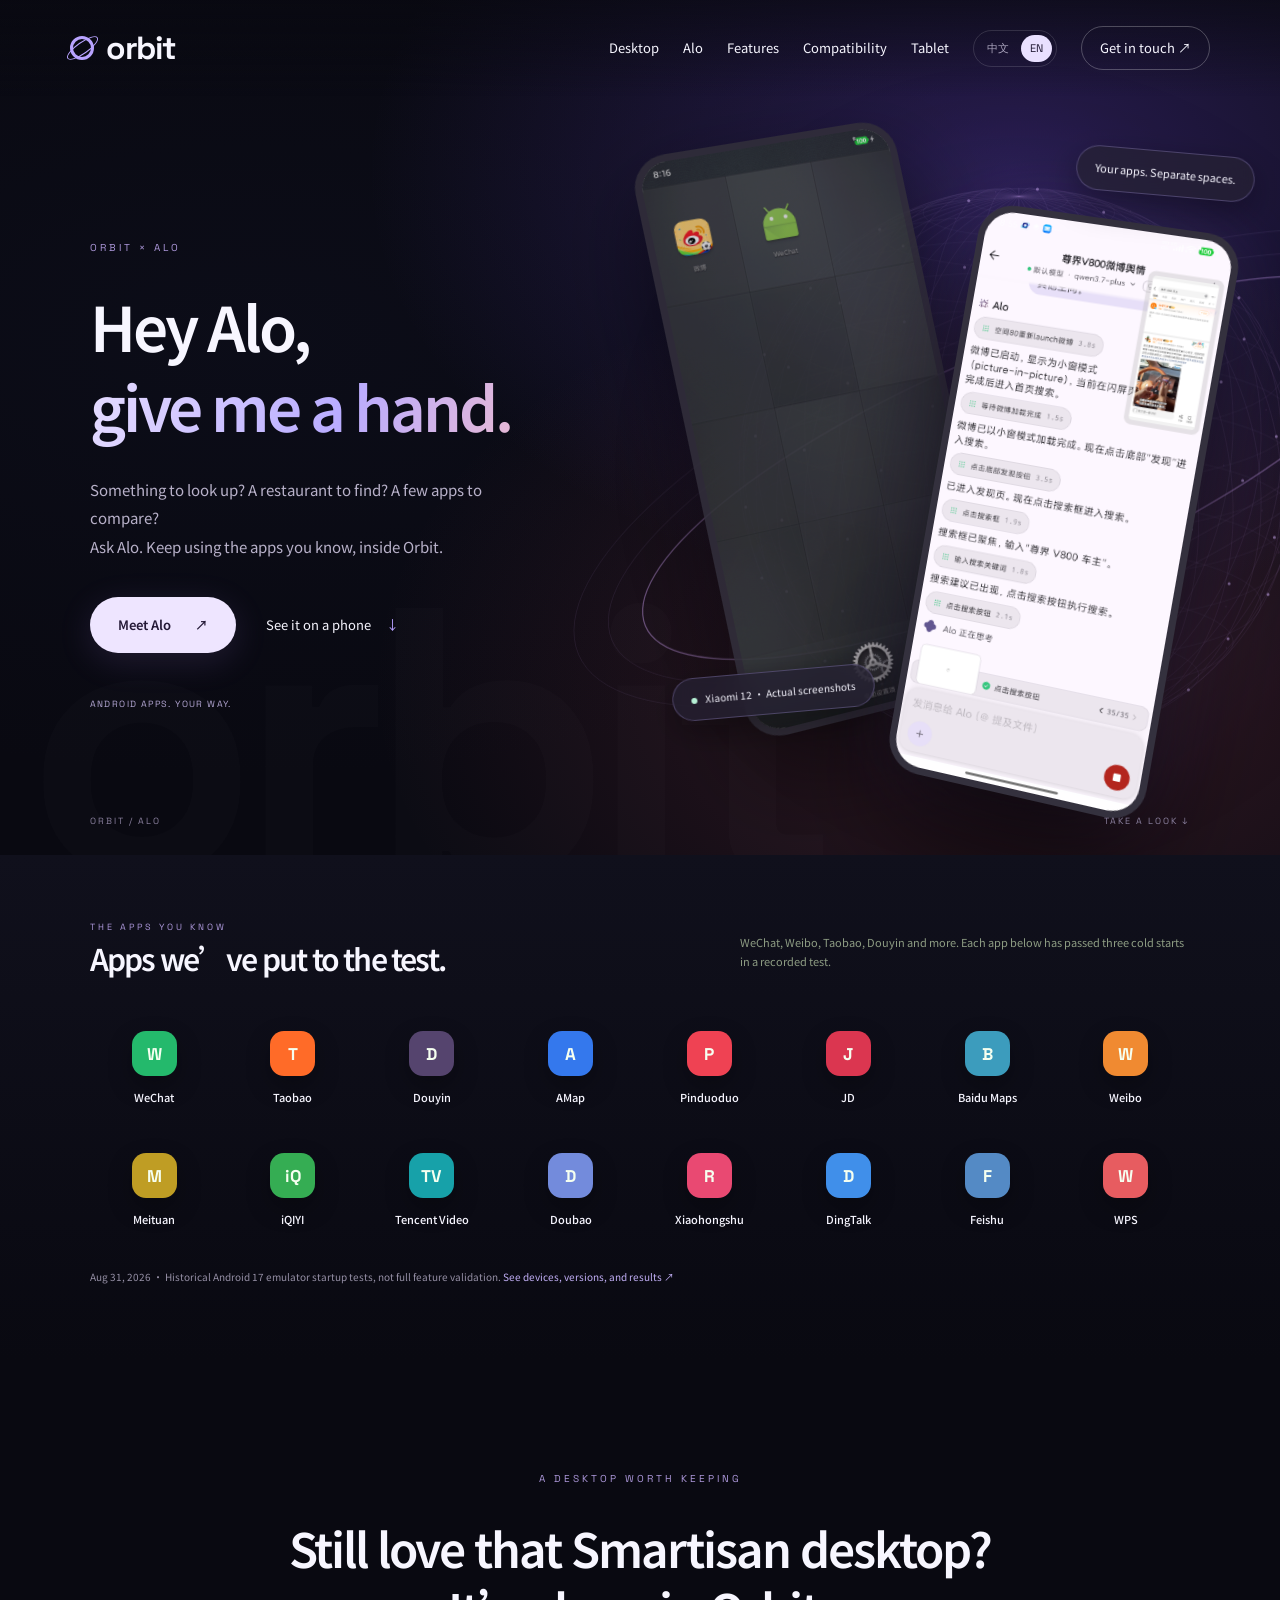
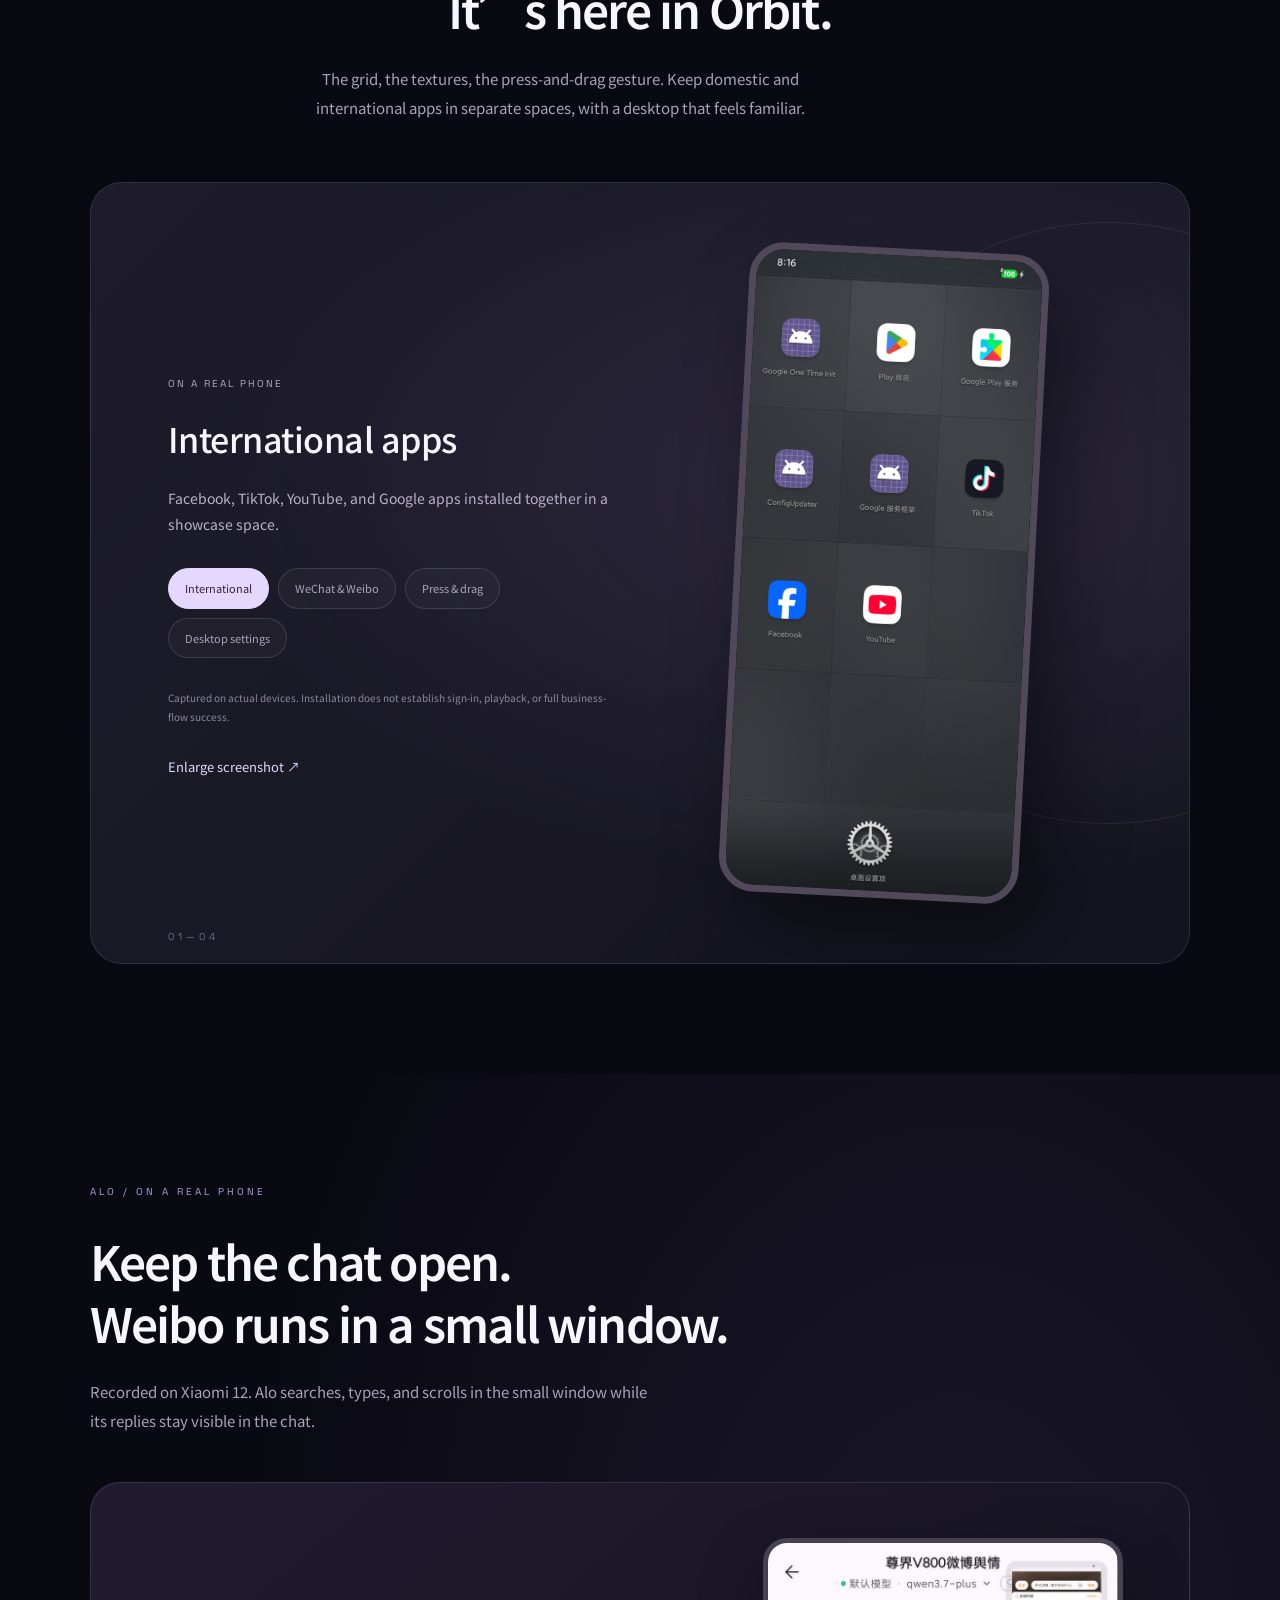
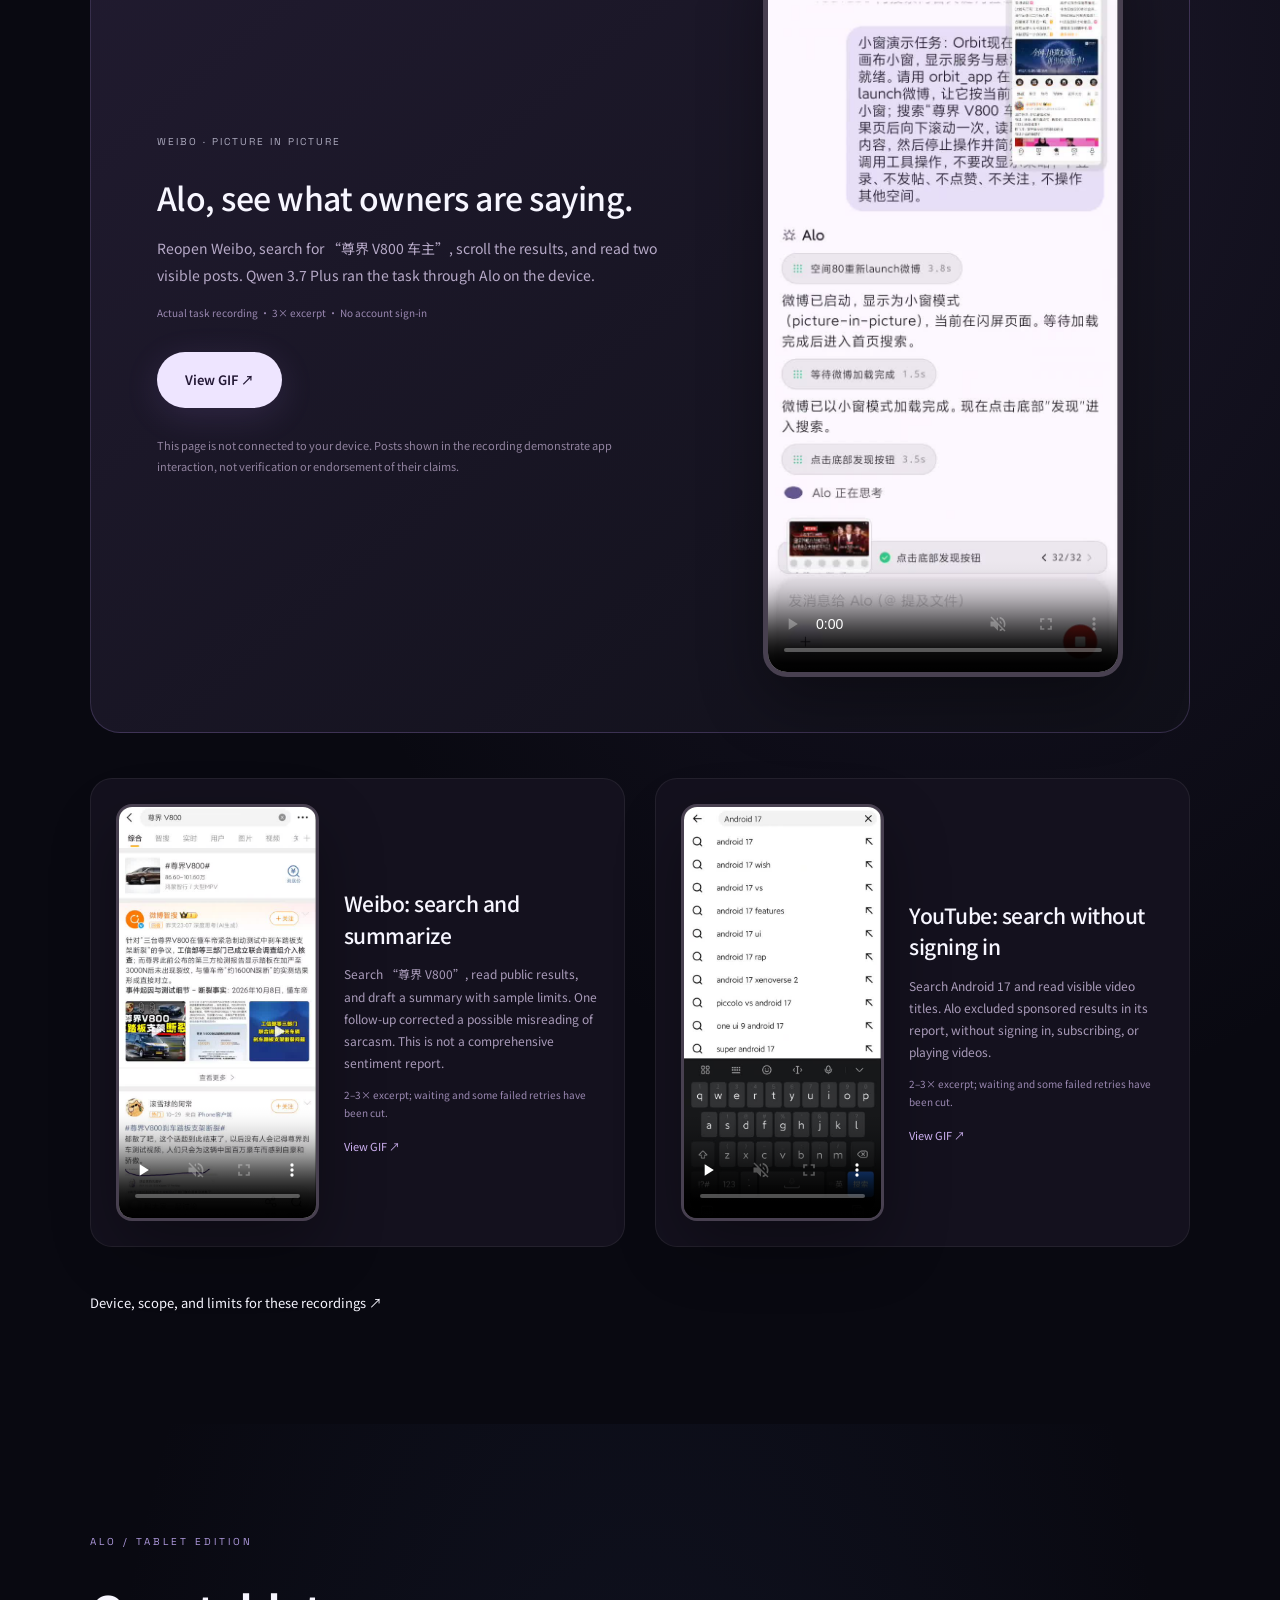
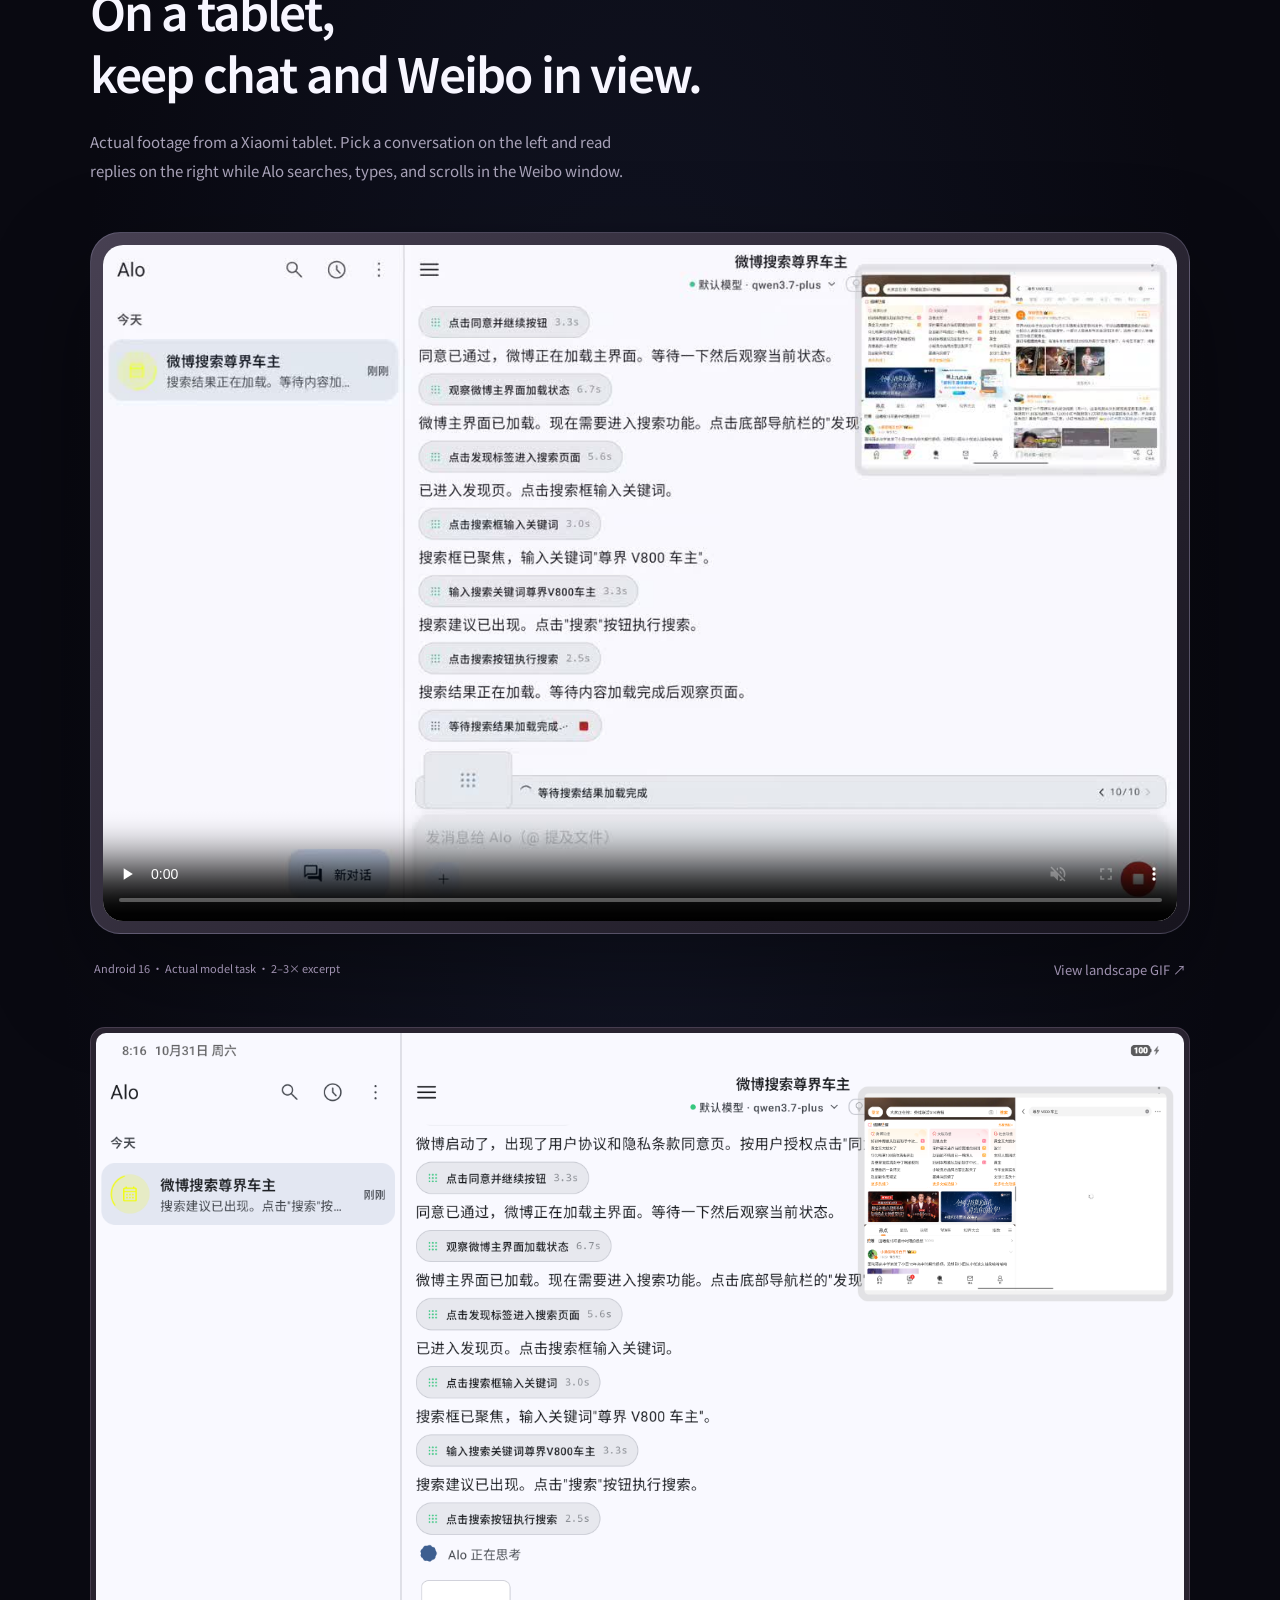
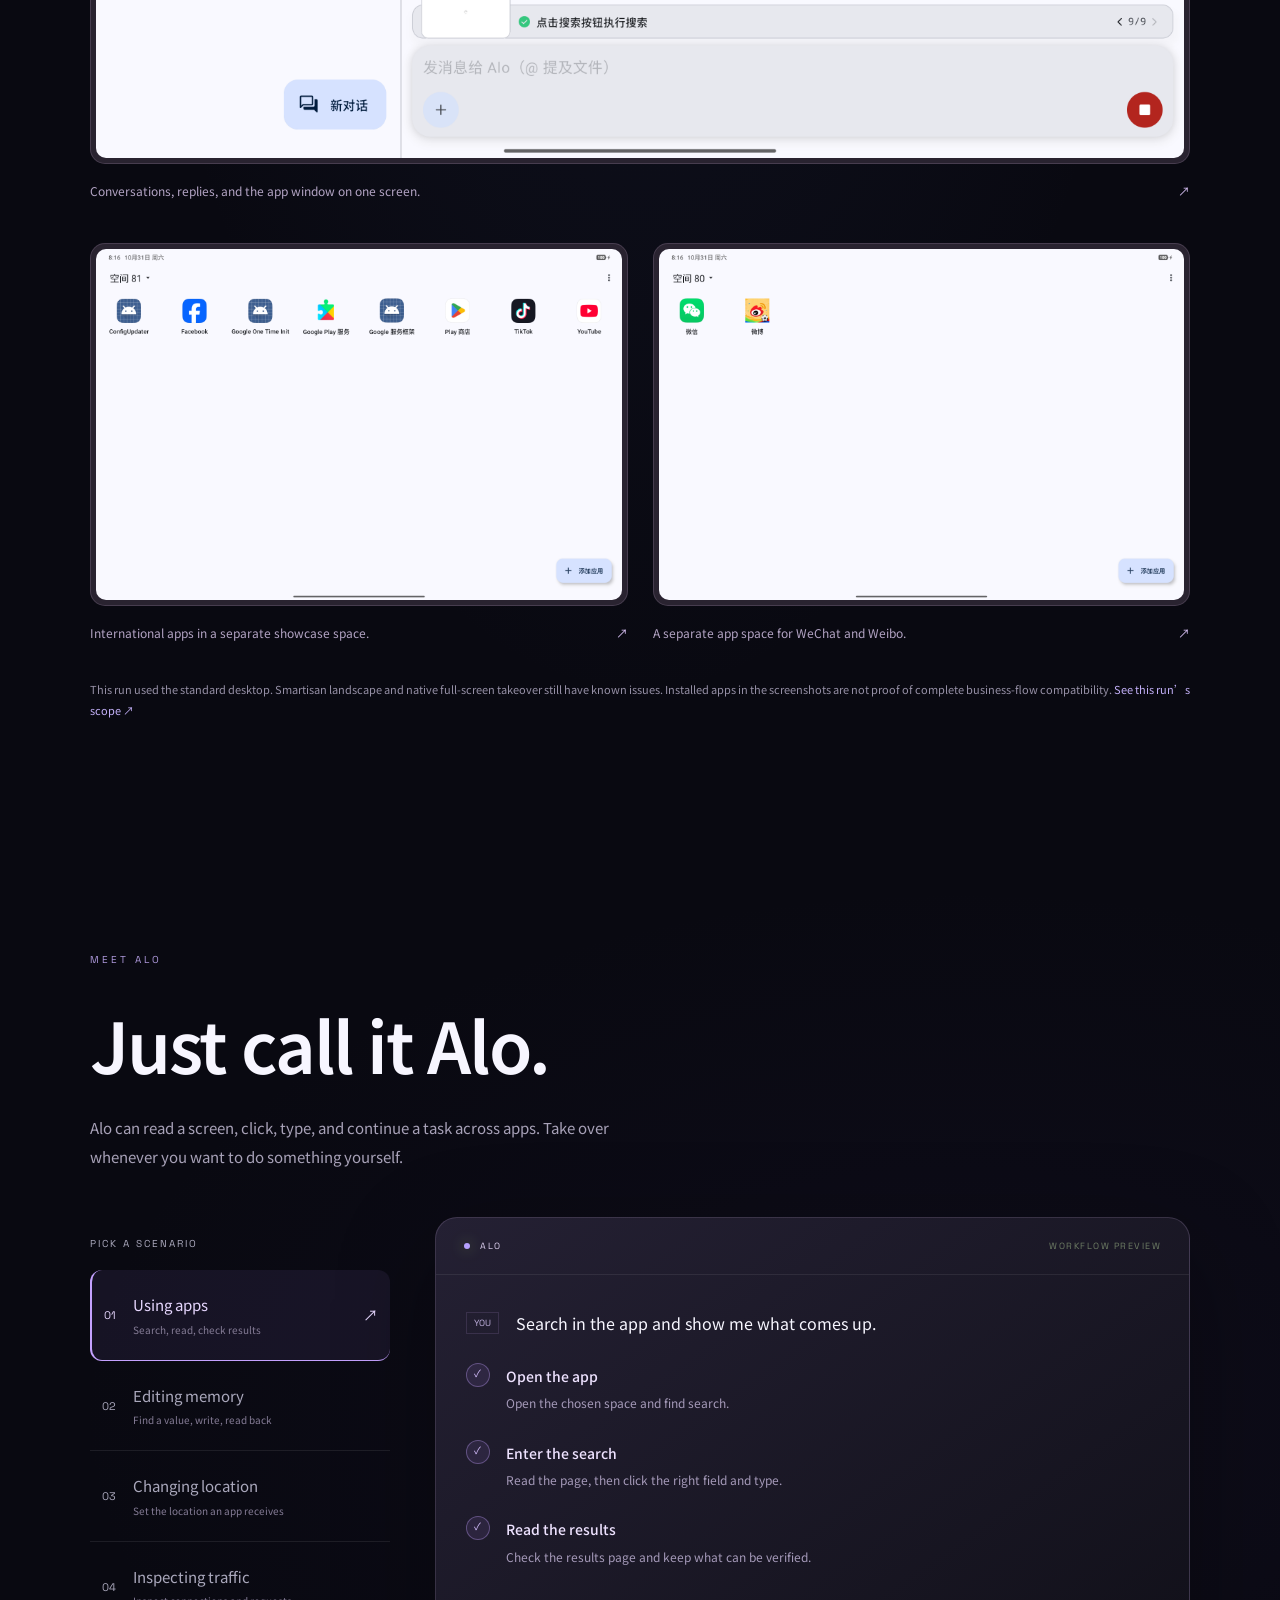
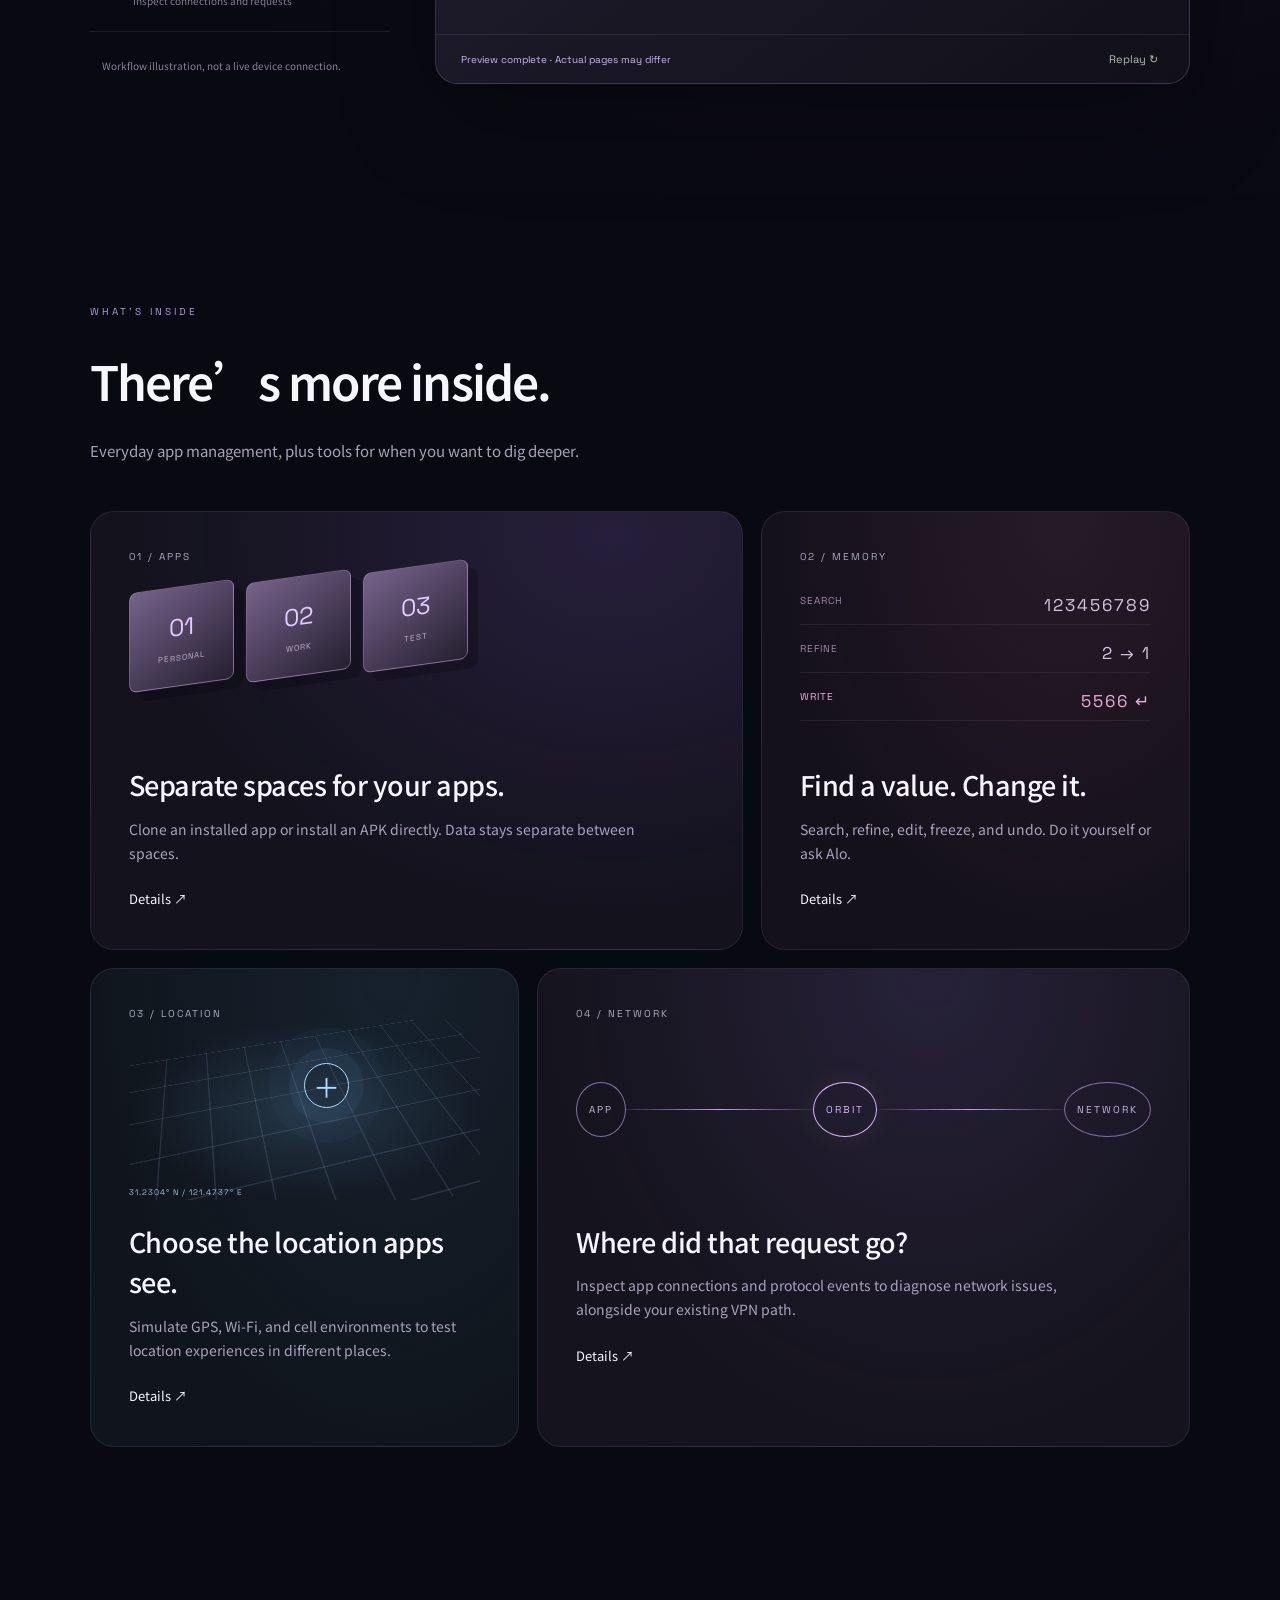
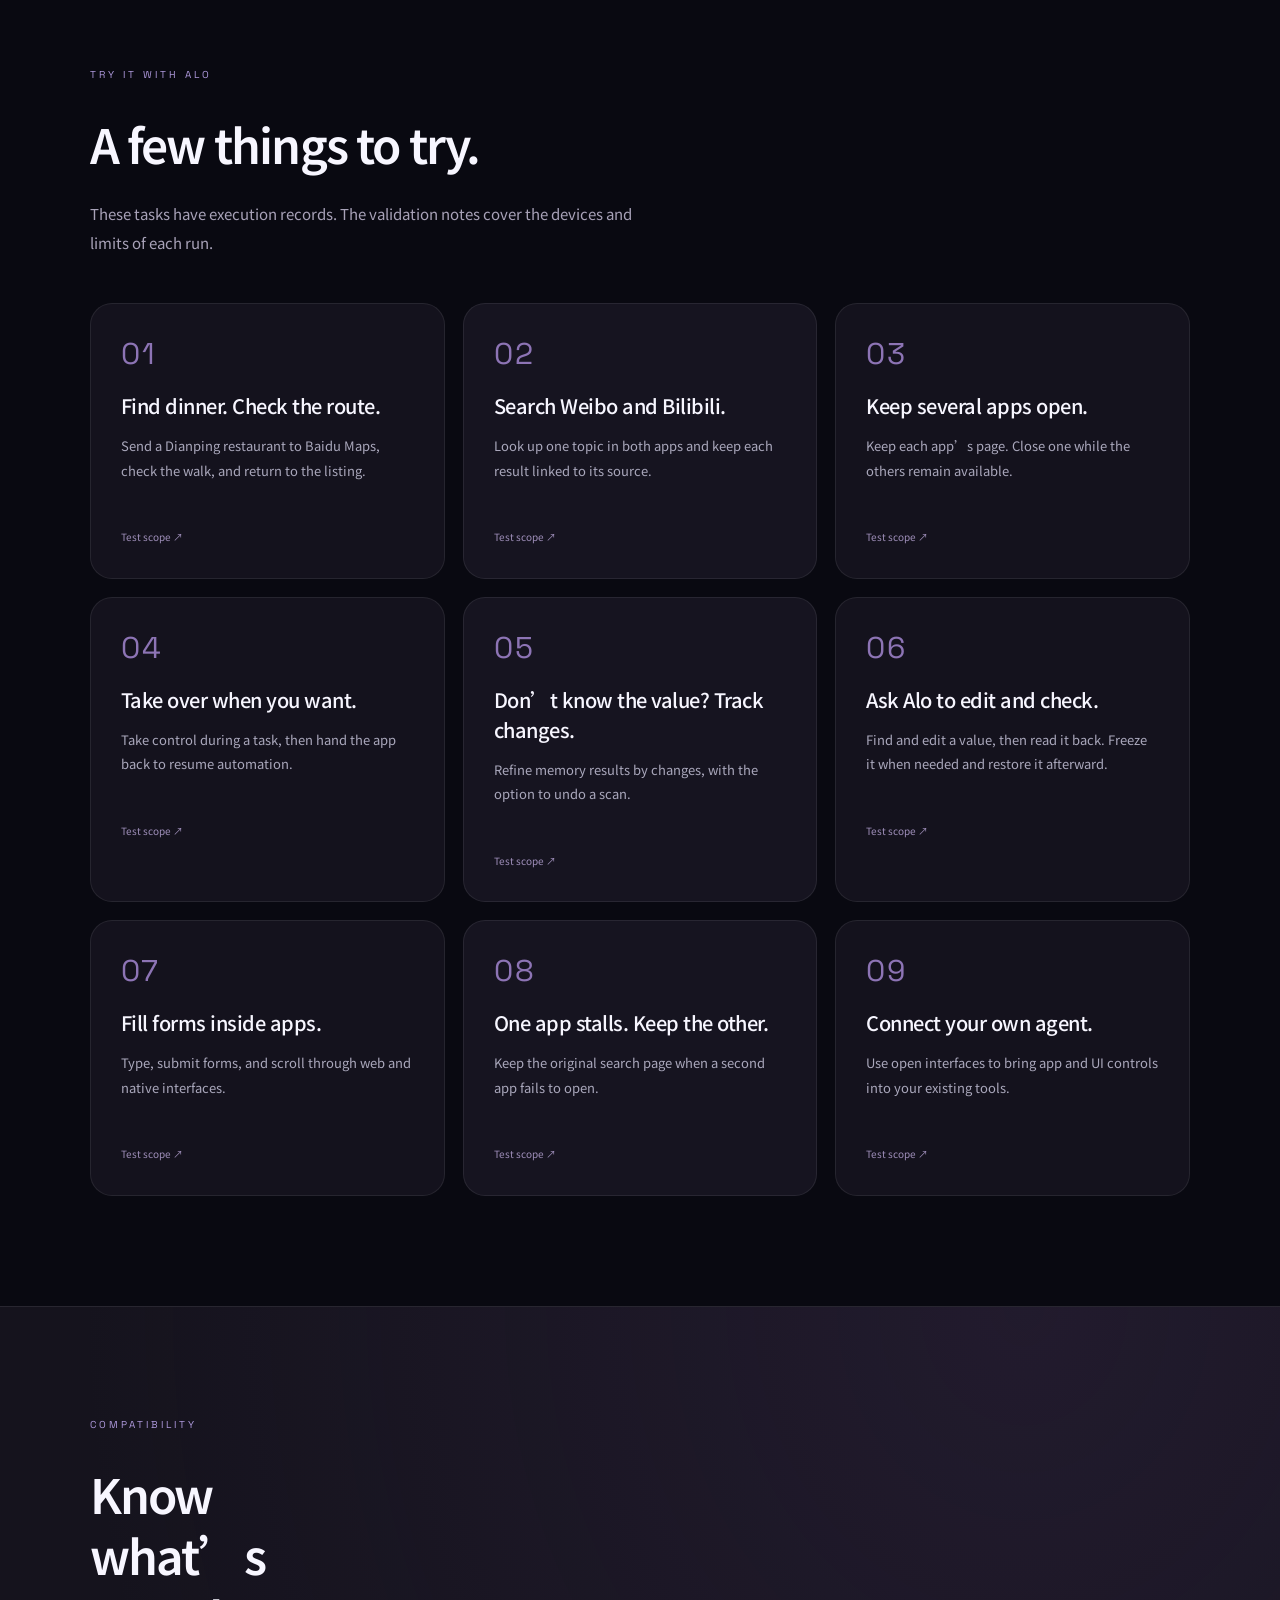
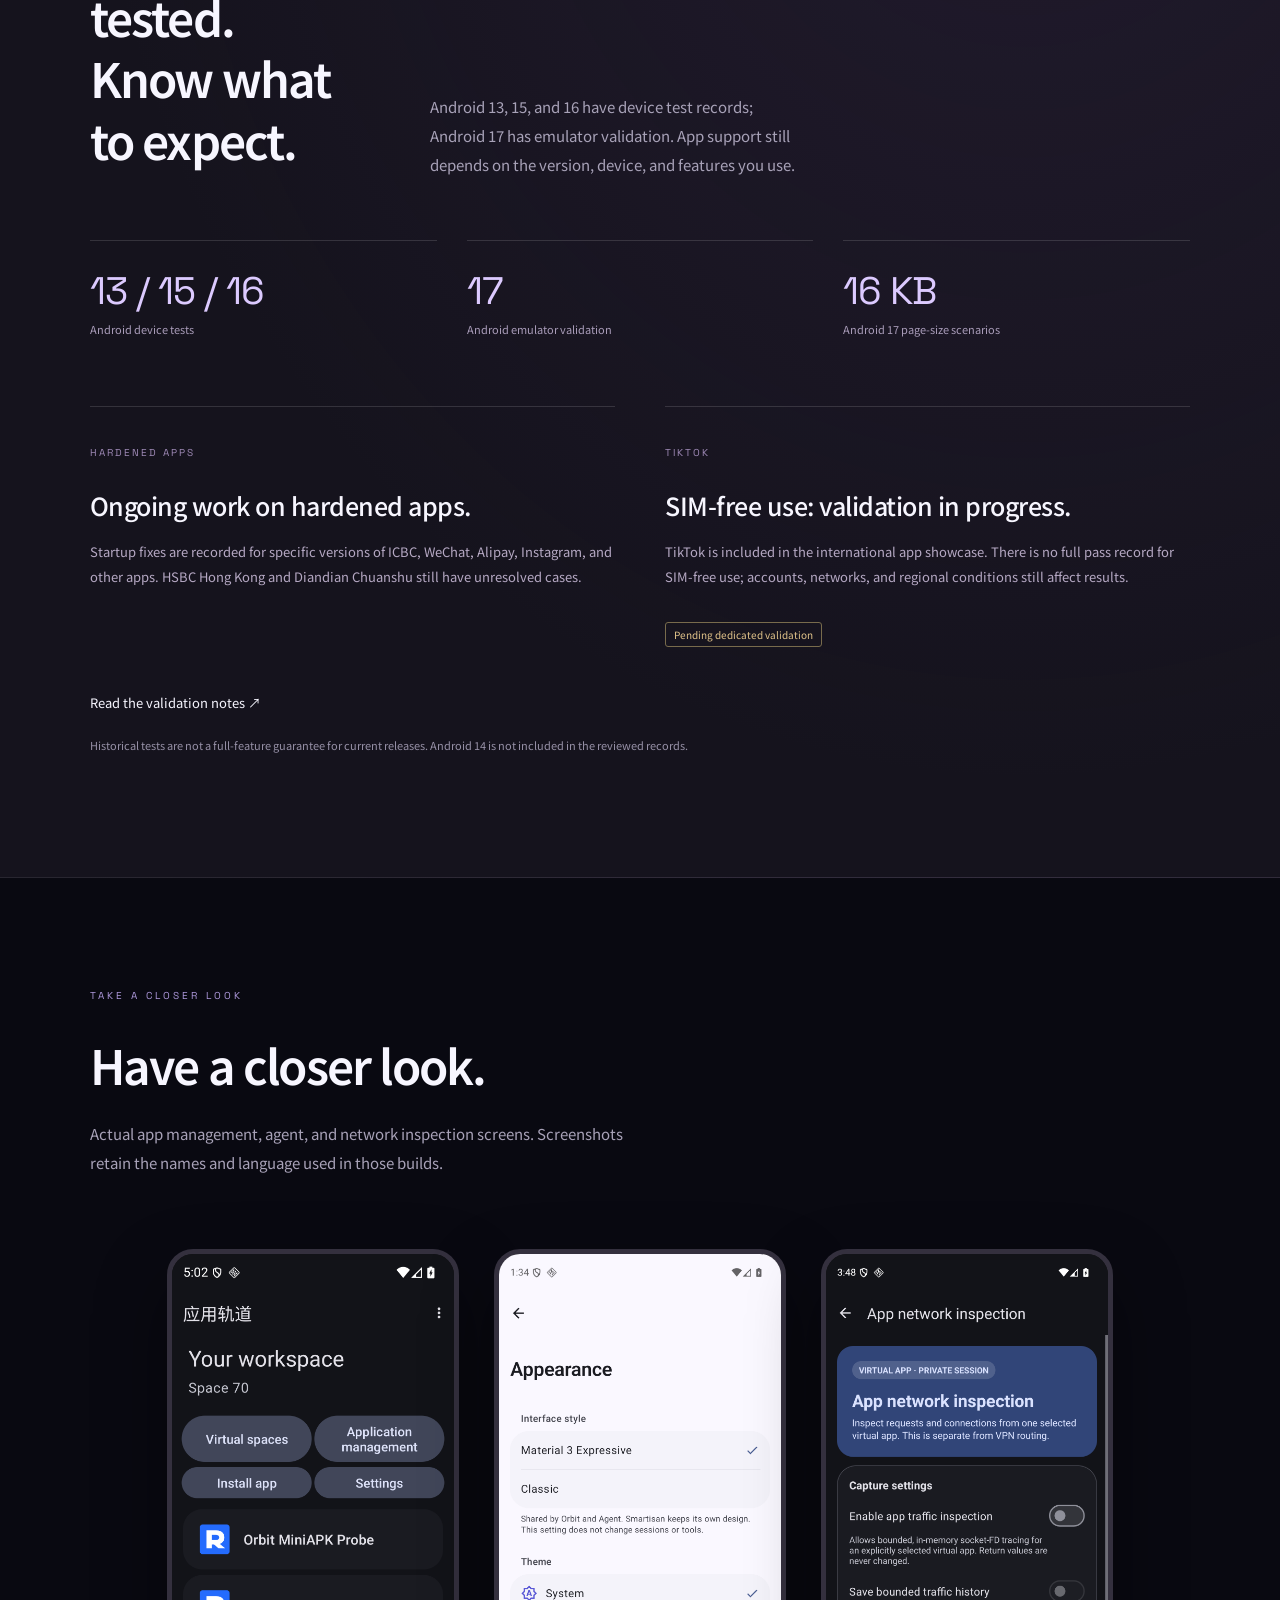
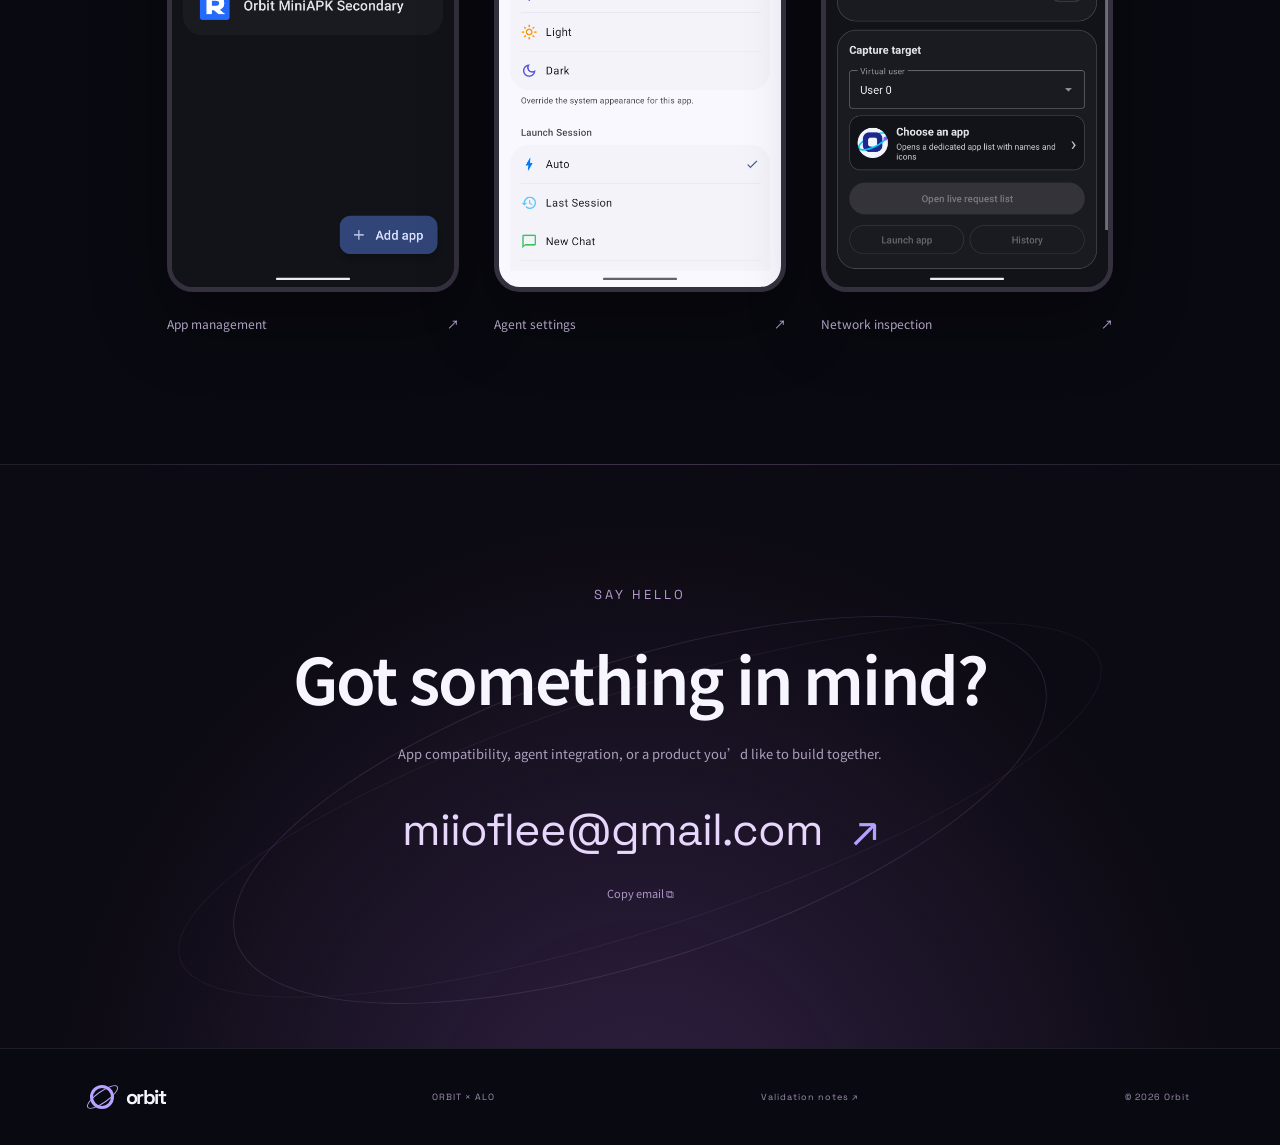
==== index.html @ 3fa53129 "Refresh cached styles for the tablet showcase" ====
<!doctype html><html lang="zh-CN"><head><meta charset="utf-8"><meta name="viewport" content="width=device-width,initial-scale=1"><script src="assets/locale.js?v=20261031-tablet"></script><title>Orbit 星轨 · 认识你的手机助手阿洛</title><meta name="description" content="在 Orbit 星轨里管理应用，让阿洛帮你搜索、阅读和操作。支持独立应用空间、内存修改、位置模拟与网络检查。"><meta name="theme-color" content="#090911"><meta property="og:title" content="Orbit 星轨 · 认识你的手机助手阿洛"><meta property="og:description" content="在 Orbit 星轨里管理应用，让阿洛帮你搜索、阅读和操作。支持独立应用空间、内存修改、位置模拟与网络检查。"><link rel="alternate" hreflang="zh-CN" href="index.html?lang=zh"><link rel="alternate" hreflang="en" href="index.en.html?lang=en"><link rel="icon" href="assets/favicon.svg"><link rel="stylesheet" href="assets/style.css?v=20261031-tablet"><link rel="stylesheet" href="assets/refresh.css?v=20261031-tablet"><script defer src="assets/app.js?v=20261031-tablet"></script><script defer src="assets/gallery.js?v=20261031-tablet"></script></head><body><a class="skip" href="#main">跳到正文</a><header><a class="brand" href="#"><span class="logo"></span>orbit<span class="brand-tag">星轨</span></a><nav aria-label="主导航"><a href="#screens">桌面</a><a href="#demos">阿洛</a><a href="#capabilities">功能</a><a href="#compatibility">兼容性</a><a href="#tablet">平板</a><div class="language-switch" aria-label="Language"><a href="index.html?lang=zh" data-language="zh" lang="zh" aria-current="true">中文</a><a href="index.en.html?lang=en" data-language="en" lang="en">EN</a></div><a class="nav-contact" href="mailto:miioflee@gmail.com">联系合作 ↗</a></nav></header><main id="main">
 <section class="hero"><div class="hero-glow" aria-hidden="true"></div><div class="hero-copy"><p class="eyebrow">ORBIT × ALO</p><h1>阿洛，<br><em>帮我操作一下。</em></h1><p class="hero-description">想查点什么、找家餐厅，或在几个 App 之间来回比较？<br> 把任务交给阿洛。你熟悉的应用，在星轨里继续用。</p><div class="actions"><a class="button primary" href="#demos">认识阿洛 <span>↗</span></a><a class="text-link" href="#screens">看看实际界面 <span>↓</span></a></div><div class="hero-foot"><span>ANDROID APPS. YOUR WAY.</span></div></div><div class="hero-stage"><div class="hero-art" aria-hidden="true"><canvas id="orbit-canvas"></canvas></div><div class="device device-back"><img class="" src="assets/screens/china-desktop.png" alt="小米12上安装微信和微博的星轨桌面" loading="eager" decoding="async" width="1440" height="3200"></div><div class="device device-front"><img class="" src="assets/screens/alo-pip.png" alt="Alo聊天页与微博小窗同时运行的实际画面" loading="eager" decoding="async" width="1440" height="3200"></div><span class="floating-label label-one">你的应用，分开管理。</span><span class="floating-label label-two"><i></i>小米 12 · 实际截图</span></div><div class="hero-bottom"><span>ORBIT / ALO</span><span>往下看看 ↓</span></div></section>
 <section class="app-showcase"><div class="app-showcase-top"><div><p class="eyebrow">THE APPS YOU KNOW</p><h2>这些 App，我们实际跑过。</h2></div><p>微信、微博、淘宝、抖音……下面这些应用有三轮冷启动通过记录。</p></div><div class="app-list"><a class="app-tile" href="evidence.html#apps"><span class="app-icon" style="--app-color:#24b96c">W</span><strong>微信</strong></a><a class="app-tile" href="evidence.html#apps"><span class="app-icon" style="--app-color:#ff6b28">T</span><strong>淘宝</strong></a><a class="app-tile" href="evidence.html#apps"><span class="app-icon" style="--app-color:#55446e">D</span><strong>抖音</strong></a><a class="app-tile" href="evidence.html#apps"><span class="app-icon" style="--app-color:#3478ed">A</span><strong>高德地图</strong></a><a class="app-tile" href="evidence.html#apps"><span class="app-icon" style="--app-color:#ef4253">P</span><strong>拼多多</strong></a><a class="app-tile" href="evidence.html#apps"><span class="app-icon" style="--app-color:#db3650">J</span><strong>京东</strong></a><a class="app-tile" href="evidence.html#apps"><span class="app-icon" style="--app-color:#3c9cbd">B</span><strong>百度地图</strong></a><a class="app-tile" href="evidence.html#apps"><span class="app-icon" style="--app-color:#f08a31">W</span><strong>微博</strong></a><a class="app-tile" href="evidence.html#apps"><span class="app-icon" style="--app-color:#bf9d24">M</span><strong>美团</strong></a><a class="app-tile" href="evidence.html#apps"><span class="app-icon" style="--app-color:#35ad53">iQ</span><strong>爱奇艺</strong></a><a class="app-tile" href="evidence.html#apps"><span class="app-icon" style="--app-color:#17a1a9">TV</span><strong>腾讯视频</strong></a><a class="app-tile" href="evidence.html#apps"><span class="app-icon" style="--app-color:#738bdc">D</span><strong>豆包</strong></a><a class="app-tile" href="evidence.html#apps"><span class="app-icon" style="--app-color:#e94972">R</span><strong>小红书</strong></a><a class="app-tile" href="evidence.html#apps"><span class="app-icon" style="--app-color:#408fea">D</span><strong>钉钉</strong></a><a class="app-tile" href="evidence.html#apps"><span class="app-icon" style="--app-color:#548ac5">F</span><strong>飞书</strong></a><a class="app-tile" href="evidence.html#apps"><span class="app-icon" style="--app-color:#e75c60">W</span><strong>WPS</strong></a></div><p class="matrix-note">2026.08.31 · Android 17 模拟器历史启动测试，非所有功能验收。 <a href="evidence.html#apps">查看设备、版本与结果 ↗</a></p></section>
 <section class="section screenshot-section" id="screens"><div class="section-heading"><p class="eyebrow">A DESKTOP WORTH KEEPING</p><h2>喜欢锤子桌面？<br>在星轨里也能用。</h2><p>熟悉的宫格、纹理和长按拖动。国内外应用可以放进不同空间，桌面按自己的习惯来。</p></div><div class="screen-stage"><div class="screen-copy"><span class="mini-label">ON A REAL PHONE</span><h3 id="shot-title">海外应用桌面</h3><p id="shot-description">Facebook、TikTok、YouTube 与 Google 应用已安装在同一个展示空间。</p><div class="shot-tabs" role="group" aria-label="切换截图">
 <button class="active" data-shot="overseas" aria-pressed="true">海外应用</button><button data-shot="china" aria-pressed="false">微信与微博</button><button data-shot="drag" aria-pressed="false">长按拖动</button><button data-shot="settings" aria-pressed="false">桌面设置</button></div><p class="shot-note">截图来自实际设备。已安装不代表登录、播放或全部业务通过。</p><button class="text-link image-zoom" data-zoom-target="main-shot">放大截图 ↗</button></div><div class="showcase-phone"><img id="main-shot" src="assets/screens/overseas-desktop.png" width="1440" height="3200" loading="lazy" alt="海外应用桌面实拍"></div><div class="screen-number" aria-hidden="true">01—04</div></div></section>
 <section class="section real-demos" id="demos"><div class="section-heading"><p class="eyebrow">ALO / ON A REAL PHONE</p><h2>聊天不用关，<br>微博开小窗。</h2><p>这是小米 12 上的实际操作。阿洛在小窗里搜索、输入和翻页，你能同时看到应用画面和它的回复。</p></div><div class="demo-feature"><div class="demo-feature-copy"><span class="mini-label">WEIBO · PICTURE IN PICTURE</span><h3>阿洛，查查车主怎么说。</h3><p>重新打开微博，搜索“尊界 V800 车主”，滚动结果并读取两条可见内容。这段操作由设备上的 Qwen 3.7 Plus 完成。</p><p class="media-note">真实任务录屏 · 3 倍速节选 · 未登录账号</p><a class="button primary" href="assets/media/alo-weibo-pip.gif" target="_blank" rel="noopener">查看 GIF ↗</a><p class="shot-note">网页没有连接你的设备。视频里的帖子仅用于演示操作，不代表对其说法的核实或认可。</p></div><video class="demo-video" controls muted playsinline preload="metadata" poster="assets/media/alo-weibo-pip-poster.jpg" aria-label="阿洛操作微博小窗的真实录屏"><source src="assets/media/alo-weibo-pip.mp4" type="video/mp4">请下载视频查看。</video></div><div class="demo-secondary"><article class="demo-secondary-card"><video class="demo-video" controls muted playsinline preload="none" poster="assets/media/alo-weibo-poster.jpg" aria-label="微博：搜索后整理摘要"><source src="assets/media/alo-weibo.mp4" type="video/mp4"></video><div><h3>微博：搜索后整理摘要</h3><p>搜索“尊界 V800”，浏览公开结果，再生成带样本限制的摘要。经一次提示修订了可能误读的反讽；这不是完整舆情报告。</p><p class="media-note">2–3 倍速节选，等待与部分错误重试已裁去。</p><a class="text-link" href="assets/media/alo-weibo.gif" target="_blank" rel="noopener">查看 GIF ↗</a></div></article><article class="demo-secondary-card"><video class="demo-video" controls muted playsinline preload="none" poster="assets/media/alo-youtube-poster.jpg" aria-label="YouTube：游客搜索"><source src="assets/media/alo-youtube.mp4" type="video/mp4"></video><div><h3>YouTube：游客搜索</h3><p>搜索 Android 17，读取可见视频标题。阿洛在汇报中排除了赞助广告，没有登录、订阅或播放视频。</p><p class="media-note">2–3 倍速节选，等待与部分错误重试已裁去。</p><a class="text-link" href="assets/media/alo-youtube.gif" target="_blank" rel="noopener">查看 GIF ↗</a></div></article></div><a class="text-link evidence-link" href="evidence.html#recordings">本轮录屏的设备、范围与限制 ↗</a></section><section class="section tablet-demo" id="tablet"><div class="section-heading"><p class="eyebrow">ALO / TABLET EDITION</p><h2>平板横屏，<br>聊天和微博一起看。</h2><p>小米平板上的实际画面：左边选会话，右边看回复。阿洛在微博小窗里完成搜索、输入和滚动，不用反复切回聊天页。</p></div><div class="tablet-video-frame"><video controls muted playsinline preload="none" poster="assets/media/alo-tablet-poster.jpg" aria-label="小米平板横屏阿洛小窗操作录屏"><source src="assets/media/alo-tablet.mp4" type="video/mp4"></video></div><div class="tablet-caption"><span>Android 16 · 真实模型任务 · 2–3 倍速节选</span><a class="text-link" href="assets/media/alo-tablet.gif" target="_blank" rel="noopener">查看横屏 GIF ↗</a></div><div class="tablet-shots"><figure><button class="tablet-shot-button" data-zoom-src="assets/screens/tablet-alo.png" aria-label="放大平板截图"><img src="assets/screens/tablet-alo.png" alt="会话列表、回复和应用小窗，同屏显示。" loading="lazy" width="3048" height="2032"></button><figcaption>会话列表、回复和应用小窗，同屏显示。 <span>↗</span></figcaption></figure><figure><button class="tablet-shot-button" data-zoom-src="assets/screens/tablet-apps.png" aria-label="放大平板截图"><img src="assets/screens/tablet-apps.png" alt="海外应用单独放在一个展示空间。" loading="lazy" width="3048" height="2032"></button><figcaption>海外应用单独放在一个展示空间。 <span>↗</span></figcaption></figure><figure><button class="tablet-shot-button" data-zoom-src="assets/screens/tablet-domestic.png" aria-label="放大平板截图"><img src="assets/screens/tablet-domestic.png" alt="微信和微博使用另一个应用空间。" loading="lazy" width="3048" height="2032"></button><figcaption>微信和微博使用另一个应用空间。 <span>↗</span></figcaption></figure></div><p class="matrix-note">本轮使用标准桌面。锤子桌面横屏和原生全屏接管仍有已知问题；截图中的安装状态也不代表全部应用业务通过。 <a href="evidence.html#tablet">查看本轮范围 ↗</a></p></section><section class="section agent-section" id="agent"><div class="section-heading"><p class="eyebrow">MEET ALO</p><h2>叫它阿洛就好。</h2><p>阿洛能看懂页面、点击和输入，也能在几个应用之间接着做事。你想自己操作时，随时接手。</p></div><div class="agent-workspace"><div class="scenario-picker"><span class="mini-label">挑个场景看看</span><button class="scenario active" data-scenario="ui" aria-pressed="true"><span>01</span><div>应用操作<small>搜索、阅读、检查结果</small></div><b>↗</b></button><button class="scenario " data-scenario="memory" aria-pressed="false"><span>02</span><div>内存修改<small>查找数值，修改后读回</small></div><b>↗</b></button><button class="scenario " data-scenario="location" aria-pressed="false"><span>03</span><div>换个位置<small>设置应用收到的定位</small></div><b>↗</b></button><button class="scenario " data-scenario="network" aria-pressed="false"><span>04</span><div>看看网络<small>查看连接和请求</small></div><b>↗</b></button><p>流程示意，非实时设备连接。</p></div><div class="console"><div class="console-top"><span><i></i> ALO</span><span>操作示意</span></div><div class="prompt"><span>你</span><p id="demo-prompt"></p></div><div class="steps" id="demo-steps" aria-live="polite"></div><div class="console-bottom"><span id="demo-result"></span><button id="replay">再看一次 ↻</button></div></div></div></section>
 <section class="section intro" id="capabilities"><div class="section-heading"><p class="eyebrow">WHAT’S INSIDE</p><h2>分身之外，还有这些。</h2><p>常用的应用管理和想折腾的进阶功能，都放在这里。</p></div><div class="cap-grid"><article class="cap-card wide"><div class="card-number">01 / APPS</div><div class="space-visual" aria-hidden="true"><div>01<small>PERSONAL</small></div><div>02<small>WORK</small></div><div>03<small>TEST</small></div></div><h3>多个空间，分别使用。</h3><p>克隆已有应用，或直接安装 APK。不同空间的数据分开保存。</p><a class="text-link" href="evidence.html">功能说明 ↗</a></article><article class="cap-card "><div class="card-number">02 / MEMORY</div><div class="memory-visual" aria-hidden="true"><span>SEARCH <b>123456789</b></span><span>REFINE <b>2 → 1</b></span><span class="highlight">WRITE <b>5566 ↵</b></span></div><h3>找到那个数值，改一下。</h3><p>搜索、筛选、修改、冻结，也能撤销。可以自己操作，或交给阿洛。</p><a class="text-link" href="evidence.html">功能说明 ↗</a></article><article class="cap-card "><div class="card-number">03 / LOCATION</div><div class="location-visual" aria-hidden="true"><div class="map-lines"></div><span class="map-pin">＋</span><span class="coordinates">31.2304° N / 121.4737° E</span></div><h3>应用的位置，你来设。</h3><p>模拟 GPS、Wi-Fi 和基站场景，用来测试不同地区的位置体验。</p><a class="text-link" href="evidence.html">功能说明 ↗</a></article><article class="cap-card wide"><div class="card-number">04 / NETWORK</div><div class="network-visual" aria-hidden="true"><span>APP</span><i></i><span>ORBIT</span><i></i><span>NETWORK</span></div><h3>请求发到哪了？</h3><p>查看应用的连接和协议事件，排查网络问题。支持结合现有 VPN 路径使用。</p><a class="text-link" href="evidence.html">功能说明 ↗</a></article></div></section><section class="section plays-section" id="playbooks"><div class="section-heading"><p class="eyebrow">TRY IT WITH ALO</p><h2>可以从这些事开始。</h2><p>下面这些任务已有执行记录，点开验证说明能看到当时的设备和限制。</p></div><div class="plays-grid"><article class="play"><span class="mini-label">01</span><h3>点评找餐厅，地图看路线。</h3><p>把点评里的店名交给百度地图，看看怎么走，再回到商户页。</p><a class="text-link" href="evidence.html#playbooks">查看实测范围 ↗</a></article><article class="play"><span class="mini-label">02</span><h3>微博和 B 站，一起查。</h3><p>搜索同一个话题，分开整理两边的结果，保留出处。</p><a class="text-link" href="evidence.html#playbooks">查看实测范围 ↗</a></article><article class="play"><span class="mini-label">03</span><h3>几个 App 同时开着。</h3><p>各自保留页面。关掉其中一个，其余应用还能继续操作。</p><a class="text-link" href="evidence.html#playbooks">查看实测范围 ↗</a></article><article class="play"><span class="mini-label">04</span><h3>你想接手，直接来。</h3><p>阿洛操作到一半，你可以接过来；交还后再继续。</p><a class="text-link" href="evidence.html#playbooks">查看实测范围 ↗</a></article><article class="play"><span class="mini-label">05</span><h3>不知道数值？先找变化。</h3><p>在内存里按变化筛选，也可以撤销上一次筛选。</p><a class="text-link" href="evidence.html#playbooks">查看实测范围 ↗</a></article><article class="play"><span class="mini-label">06</span><h3>让阿洛改，再检查。</h3><p>查找并修改数值，读回确认。需要时冻结，结束后恢复。</p><a class="text-link" href="evidence.html#playbooks">查看实测范围 ↗</a></article><article class="play"><span class="mini-label">07</span><h3>网页里的表单，也能填。</h3><p>输入文字、提交、滚动列表，支持网页和原生界面。</p><a class="text-link" href="evidence.html#playbooks">查看实测范围 ↗</a></article><article class="play"><span class="mini-label">08</span><h3>一个应用卡住，别的照常。</h3><p>次应用启动失败时，保留原应用的搜索页面，再单独处理。</p><a class="text-link" href="evidence.html#playbooks">查看实测范围 ↗</a></article><article class="play"><span class="mini-label">09</span><h3>接上你自己的 Agent。</h3><p>通过开放接口调用应用与界面能力，接入已有工具。</p><a class="text-link" href="evidence.html#playbooks">查看实测范围 ↗</a></article></div></section><section class="section compat-section" id="compatibility"><div class="section-heading split"><div><p class="eyebrow">COMPATIBILITY</p><h2>兼容到哪，<br>写清楚。</h2></div><p>Android 13、15、16 有真机测试记录，Android 17 已做模拟器验证。具体到应用，仍要看版本、设备和你要用的功能。</p></div><div class="compat-stats"><div><strong>13 / 15 / 16</strong><span>Android 真机测试</span></div><div><strong>17</strong><span>Android 模拟器验证</span></div><div><strong>16 KB</strong><span>Android 17 页面大小场景</span></div></div><div class="compat-details"><article><span class="mini-label">HARDENED APPS</span><h3>加固应用，也在持续适配。</h3><p>工行、微信、支付宝、Instagram 等有特定版本的启动修复记录。汇丰香港、点点穿书等仍有未解决的情况。</p></article><article><span class="mini-label">TIKTOK</span><h3>免插卡场景，继续验证。</h3><p>TikTok 已加入海外应用展示。免插卡完整使用还没有通过记录，账号、网络和地区条件仍会影响结果。</p><span class="pending">待专项验证</span></article></div><a class="text-link evidence-link" href="evidence.html">查看完整验证说明 ↗</a><p class="matrix-note">历史测试不等于当前版本的全功能保证；Android 14 未列入本次核对的记录。</p></section>
 <section class="section product-gallery"><div class="section-heading"><p class="eyebrow">TAKE A CLOSER LOOK</p><h2>点开，看看细节。</h2><p>应用管理、Agent 和网络检查的真实界面。截图保留了当时的产品名称与语言。</p></div><div class="gallery-row"><figure><button class="screenshot-button" data-zoom-src="assets/screens/workspace.png" aria-label="放大 应用管理"><img class="" src="assets/screens/workspace.png" alt="应用管理" loading="lazy" decoding="async" width="1440" height="3200"></button><figcaption>应用管理 <span>↗</span></figcaption></figure><figure><button class="screenshot-button" data-zoom-src="assets/screens/agent.png" aria-label="放大 Agent 设置"><img class="" src="assets/screens/agent.png" alt="Agent 设置" loading="lazy" decoding="async" width="1440" height="3200"></button><figcaption>Agent 设置 <span>↗</span></figcaption></figure><figure><button class="screenshot-button" data-zoom-src="assets/screens/network.png" aria-label="放大 网络检查"><img class="" src="assets/screens/network.png" alt="网络检查" loading="lazy" decoding="async" width="1440" height="3200"></button><figcaption>网络检查 <span>↗</span></figcaption></figure></div></section><section class="contact section" id="contact"><div class="contact-orbit" aria-hidden="true"></div><p class="eyebrow">SAY HELLO</p><h2>有想法？聊聊。</h2><p>应用适配、Agent 接入，或一起做个有意思的产品。</p><a class="email" href="mailto:miioflee@gmail.com">miioflee@gmail.com <span>↗</span></a><button class="copy-email" id="copy-email">复制邮箱 ⧉</button><p id="copy-status" role="status"></p></section></main><footer><a class="brand" href="#"><span class="logo"></span>orbit</a><span>ORBIT × ALO</span><a href="evidence.html">验证说明 ↗</a><span>© 2026 Orbit</span></footer><dialog id="image-dialog"><button id="close-image" autofocus aria-label="关闭截图">✕</button><img id="dialog-image" alt=""><p>实际界面截图</p></dialog></body></html>
---- assets/style.css ----
@import url('https://fonts.googleapis.com/css2?family=Space+Grotesk:wght@400;500;600;700&family=Noto+Sans+SC:wght@400;500;600;700;800;900&display=swap');
:root{--bg:#080b0a;--panel:#101512;--line:#283029;--text:#edf1e9;--muted:#9aa79e;--green:#c4ff72;--mono:'Space Grotesk',monospace}*{box-sizing:border-box}html{scroll-behavior:smooth;scroll-padding-top:100px}body{margin:0;background:var(--bg);color:var(--text);font:15px/1.7 'Noto Sans SC',sans-serif}a{color:inherit;text-decoration:none}button{font:inherit;cursor:pointer}button,a{-webkit-tap-highlight-color:transparent}button:focus-visible,a:focus-visible,summary:focus-visible{outline:2px solid var(--green);outline-offset:6px}::selection{background:var(--green);color:var(--bg)}header{height:90px;display:flex;align-items:center;justify-content:space-between;position:absolute;z-index:5;top:0;width:100%;padding:0 5.5%;border-bottom:1px solid #ffffff12}.brand{display:flex;align-items:center;gap:12px;font:700 25px var(--mono);letter-spacing:3px}.brand-tag{font:10px var(--mono);letter-spacing:1px;border-left:1px solid var(--line);padding-left:18px;margin-left:8px;color:var(--muted)}.logo{width:24px;height:24px;border:3px solid var(--green);border-radius:50%;position:relative;display:inline-block}.logo:after{content:'';position:absolute;width:35px;height:10px;border:1px solid var(--green);border-radius:50%;left:-9px;top:3px;transform:rotate(-35deg)}nav{display:flex;align-items:center;gap:32px;font-size:13px}nav>a:hover{color:var(--green)}.nav-contact{border:1px solid #697660;padding:9px 17px;border-radius:4px}.nav-contact span{margin-left:16px}.hero{position:relative;min-height:860px;height:100svh;max-height:1100px;overflow:hidden;padding:170px 7% 90px;background:radial-gradient(ellipse at 76% 51%,#15241555,transparent 55%)}.hero-copy{position:relative;z-index:2;pointer-events:none}.hero-copy a{pointer-events:auto}.eyebrow{font:11px/1.6 var(--mono);letter-spacing:2.4px;color:var(--green);margin:0 0 30px;display:flex;align-items:center;gap:10px}.eyebrow i,.hero-foot i,.console-top i{display:inline-block;width:6px;height:6px;border-radius:50%;background:var(--green);box-shadow:0 0 15px #c4ff7277}.hero h1{font-size:clamp(48px,5.4vw,84px);font-weight:600;line-height:1.24;letter-spacing:-3px;margin:0 0 30px}em{color:var(--green);font-style:normal}.hero-description{color:#afb9af;font-size:16px;line-height:1.9}.actions{display:flex;align-items:center;gap:30px;margin-top:36px}.button{padding:15px 23px;border-radius:3px;font-size:13px;font-weight:600;display:inline-flex;align-items:center;gap:24px;transition:transform .2s,background .2s}.button:hover{transform:translateY(-3px);background:#deffb2}.primary{background:var(--green);color:#17230d}.text-link{font-size:13px}.text-link span{margin-left:12px;color:var(--green)}.text-link:hover{color:var(--green)}.hero-foot{display:flex;gap:28px;font:9px var(--mono);letter-spacing:1.4px;color:#788a7b;margin-top:60px}.hero-foot i{width:4px;height:4px;margin-right:7px}.hero-art{position:absolute;left:36%;width:68%;height:90%;top:5%;pointer-events:none}canvas{width:100%;height:100%;display:block}.orbital-label{position:absolute;font:10px var(--mono);letter-spacing:2px;color:#8ba37b}.label-top{left:46%;top:18%}.label-right{right:10%;top:54%}.label-bottom{left:24%;bottom:17%}.crosshair{position:absolute;left:54%;top:49%;color:#daffc5;font-size:22px;font-weight:200}.hero-bottom{position:absolute;bottom:28px;left:7%;right:7%;display:flex;justify-content:space-between;font:9px var(--mono);letter-spacing:2px;color:var(--muted)}.hero-bottom b{margin-left:30px;font-size:18px;color:var(--green)}.signal-strip{display:flex;justify-content:space-between;align-items:center;padding:25px 7%;border-block:1px solid var(--line);font-size:12px;color:#c2cdbf}.signal-strip b{color:#527044;font-weight:400}.section{padding:110px 7%;max-width:1600px;margin:auto}.section-heading{margin-bottom:46px;max-width:660px}.section-heading h2,h2{font-size:clamp(32px,3.8vw,55px);font-weight:500;line-height:1.35;letter-spacing:-1.5px;margin:0 0 24px}.section-heading>p:last-child{color:var(--muted);font-size:15px;max-width:560px}.cap-grid{display:grid;grid-template-columns:repeat(5,1fr);gap:18px}.cap-card{grid-column:span 2;border:1px solid var(--line);border-radius:8px;padding:32px;background:linear-gradient(135deg,#151c16,#0d110f);position:relative;overflow:hidden}.cap-card.wide{grid-column:span 3}.card-number,.mini-label{font:10px var(--mono);letter-spacing:2px;color:var(--muted)}h3{font-weight:500;font-size:23px;letter-spacing:-.5px;margin:22px 0 12px}.cap-card p{font-size:14px;color:var(--muted);max-width:510px;margin:0 0 20px}.chip{display:inline-block;color:#b2c5ac;border:1px solid #33432e;border-radius:3px;font-size:10px;padding:3px 8px;margin-right:8px}.space-visual{height:180px;display:flex;gap:12px;align-items:center;position:relative;padding-bottom:35px}.space-visual>div{border:1px solid #566d42;border-radius:8px;width:105px;height:100px;transform:skewY(-8deg);background:linear-gradient(145deg,#2d4323,#101710);text-align:center;display:flex;flex-direction:column;justify-content:center;font:24px var(--mono);color:var(--green);box-shadow:10px 10px #05070550}.space-visual>div:nth-child(2){transform:skewY(-8deg) translateY(-10px)}.space-visual>div:nth-child(3){transform:skewY(-8deg) translateY(-20px)}.space-visual small{font-size:8px;letter-spacing:1px;margin-top:10px;color:#95a58a}.space-visual>span{position:absolute;bottom:12px;left:0;font:9px var(--mono);letter-spacing:2px;color:#789367}.memory-visual{height:180px;display:flex;flex-direction:column;justify-content:center;gap:9px;font:10px var(--mono);letter-spacing:1px}.memory-visual>span{border-bottom:1px solid #2a3328;padding:8px 0;display:flex;justify-content:space-between;color:#758170}.memory-visual b{font-size:17px;letter-spacing:2px;font-weight:400;color:#c1cdbb}.memory-visual .highlight,.memory-visual .highlight b{color:var(--green)}.memory-visual i{font-style:normal;margin-left:30px}.location-visual{height:180px;position:relative;overflow:hidden;background:radial-gradient(ellipse at center,#3f5d2e44,transparent 70%)}.map-lines{position:absolute;inset:0;background-image:linear-gradient(#91b37120 1px,transparent 1px),linear-gradient(90deg,#91b37120 1px,transparent 1px);background-size:35px 35px;transform:perspective(280px) rotateX(40deg) rotateZ(-15deg) scale(1.3)}.map-pin{position:absolute;left:50%;top:24%;border:1px solid var(--green);color:var(--green);border-radius:50%;width:45px;height:45px;text-align:center;font-size:27px;box-shadow:0 0 0 15px #c4ff7210,0 0 0 35px #c4ff7208}.coordinates{position:absolute;left:0;bottom:0;font:8px/1.8 var(--mono);letter-spacing:1px;color:#93ad83}.network-visual{height:180px;display:flex;align-items:center;font:10px var(--mono);letter-spacing:2px}.network-visual span{padding:20px 12px;border:1px solid #526645;border-radius:50%;color:#a4bc92}.network-visual span:nth-of-type(2){border-color:var(--green);color:var(--green);box-shadow:0 0 30px #c4ff7212}.network-visual i{height:1px;background:linear-gradient(90deg,#394734,var(--green),#394734);flex:1}.protocols{display:flex;gap:24px;font:10px var(--mono);color:var(--green);margin:22px 0}.network small{color:#738071;font-size:10px}.agent-section{border-top:1px solid var(--line)}.agent-workspace{display:grid;grid-template-columns:300px 1fr;gap:50px}.scenario-picker>.mini-label{display:block;margin:20px 0}.scenario{display:flex;align-items:center;gap:17px;text-align:left;border:0;border-bottom:1px solid var(--line);width:100%;background:transparent;color:var(--muted);padding:22px 12px}.scenario>span{font:11px var(--mono)}.scenario div{flex:1}.scenario small{display:block;font-size:10px;color:#738071;margin-top:3px}.scenario b{font-weight:400;opacity:0}.scenario.active{background:#b2f26b0c;color:var(--green);border-left:2px solid var(--green)}.scenario.active b{opacity:1}.scenario-picker p{font-size:10px;color:#6f7c70;padding-left:12px;margin-top:25px}.console{min-height:430px;border:1px solid #374331;border-radius:8px;background:radial-gradient(ellipse at 80% 100%,#27391d33,transparent 70%),#0e130f;overflow:hidden;display:flex;flex-direction:column;box-shadow:0 25px 80px #0003}.console-top{display:flex;justify-content:space-between;padding:19px 24px;border-bottom:1px solid var(--line);font:9px var(--mono);letter-spacing:1.5px;color:#a6b39d}.console-top i{margin-right:7px}.console-top>span:last-child{color:#6d7c64}.prompt{padding:28px 30px 20px;display:flex;gap:17px;align-items:flex-start}.prompt>span{font:9px var(--mono);color:#829473;border:1px solid #374b30;padding:4px 7px;margin-top:2px}.prompt p{margin:0;font-size:14px}.steps{padding:0 30px;flex:1}.step{display:flex;gap:16px;position:relative;margin-bottom:22px;animation:appear .4s both}.step-icon{width:24px;height:24px;border:1px solid #3b5430;border-radius:50%;color:var(--green);text-align:center;font-size:10px;flex-shrink:0}.step-code{font:11px var(--mono);color:#bad0aa}.step p{margin:5px 0 0;color:#85957b;font-size:11px}.console-bottom{border-top:1px solid var(--line);padding:16px 25px;display:flex;align-items:center;justify-content:space-between;font:10px var(--mono);color:var(--green)}.console-bottom button{background:transparent;color:#b3bdae;border:0;font-size:11px}.agent-notes{display:grid;grid-template-columns:repeat(3,1fr);gap:55px;margin-top:60px}.agent-notes>div>span{font:10px var(--mono);color:#627357}.agent-notes h3{font-size:17px;margin:10px 0}.agent-notes p{font-size:12px;color:var(--muted)}.compat-section{background:#111611;max-width:none;border-block:1px solid var(--line)}.split{display:flex;max-width:none;justify-content:space-between;gap:70px;align-items:flex-end}.split>p:last-child{max-width:380px}.compat-stats{display:grid;grid-template-columns:repeat(3,1fr);gap:30px;margin-bottom:65px}.compat-stats>div{border-top:1px solid #35412f;padding-top:25px}.compat-stats strong{display:block;font:400 clamp(26px,3vw,45px) var(--mono);color:var(--green);letter-spacing:-1px}.compat-stats span{font-size:11px;color:var(--muted)}.matrix-heading{display:flex;justify-content:space-between;font:10px var(--mono);letter-spacing:1.5px;color:#a4b199;margin-bottom:20px}.table-wrap{overflow-x:auto}table{width:100%;border-collapse:collapse;text-align:left;font-size:13px}th{font-size:10px;font-weight:400;color:#839178;padding:17px 20px;background:#1d251a}td{padding:24px 20px;border-bottom:1px solid #2d3828;color:#afbba7}td strong{font:500 17px var(--mono);color:var(--text)}td small{display:block;font-size:10px;color:#718366;margin-top:8px}.status{font-size:10px;color:var(--green);white-space:nowrap}.status:before{content:'•';padding-right:7px}.status.blue{color:#9bc8e2}.matrix-note{font-size:11px;color:#829077;line-height:1.9;margin-top:20px}.compat-details{display:grid;grid-template-columns:1fr 1fr;gap:50px;margin-top:60px}.compat-details article{border-top:1px solid #35412f;padding-top:30px}.compat-details h3{font-size:22px}.compat-details p{font-size:13px;color:#a3af9a}.compat-details details{border-top:1px solid #2c3728;margin-top:25px;padding-top:16px}.compat-details summary{list-style:none;cursor:pointer;color:#c2d4b6;font-size:12px}.compat-details summary span{float:right}.compat-details details[open] summary span{transform:rotate(45deg)}.pending{display:inline-block;margin-top:20px;font-size:10px;color:#d1b47f;border:1px solid #544b36;padding:3px 8px;border-radius:3px}.evidence-link{display:inline-block;margin-top:45px}.difference-intro{color:var(--muted);font-size:14px}.comparison{margin-top:45px}.comparison>div{display:grid;grid-template-columns:.7fr 1.2fr 1.3fr;gap:20px;padding:23px 20px;border-bottom:1px solid var(--line);font-size:13px}.comparison>div>span:nth-child(2){color:#83907d}.comparison strong{font-weight:400;color:var(--green)}.comparison .comparison-head{font:10px var(--mono);color:#778570;background:#141b12}.contact{border-top:1px solid var(--line);position:relative;overflow:hidden;text-align:center;padding-block:120px 100px;background:radial-gradient(ellipse at 50% 100%,#40652225,transparent 60%)}.contact .eyebrow{justify-content:center;position:relative}.contact h2{font-size:clamp(36px,4.8vw,68px);position:relative}.contact>p{color:var(--muted);font-size:13px}.contact .email{font:400 clamp(22px,3.5vw,46px) var(--mono);display:block;position:relative;letter-spacing:-1px;margin-top:36px}.email span{color:var(--green);margin-left:18px}.copy-email{display:block;margin:25px auto 0;border:0;background:transparent;color:#9fae91;font-size:11px}.copy-email span{margin-left:12px}#copy-status{min-height:22px;font-size:11px;color:var(--green)}.contact-orbit{position:absolute;width:850px;height:300px;border:1px solid #c4ff7212;left:50%;bottom:15%;transform:translateX(-50%) rotate(-18deg);border-radius:50%;pointer-events:none}.contact-orbit:after{content:'';position:absolute;inset:30px -60px;border:1px solid #c4ff720b;border-radius:50%}footer{padding:35px 7%;display:flex;align-items:center;justify-content:space-between;border-top:1px solid var(--line);color:#7b8972;font:9px var(--mono);letter-spacing:1px}footer .brand{color:var(--text);font-size:20px}.skip{position:absolute;top:-80px;left:20px;z-index:10;background:var(--green);color:black;padding:10px}.skip:focus{top:10px}@keyframes appear{from{opacity:0;transform:translateY(10px)}to{opacity:1;transform:translateY(0)}}
.app-showcase{padding:55px 7% 65px;border-bottom:1px solid var(--line)}.app-showcase-top{display:flex;justify-content:space-between;align-items:center;gap:30px;margin-bottom:30px}.app-showcase h2{font-size:25px;margin:5px 0}.app-showcase .eyebrow{margin:0;font-size:9px}.app-showcase-top>p{color:#8d9c83;font-size:11px;max-width:450px}.app-list{display:grid;grid-template-columns:repeat(8,1fr);gap:12px}.app-tile{padding:18px 9px;background:#121810;border:1px solid #273222;border-radius:5px;text-align:center;display:block;transition:border-color .2s}.app-tile:hover{border-color:var(--green)}.app-icon{width:37px;height:37px;display:flex;align-items:center;justify-content:center;margin:0 auto 12px;background:var(--app-color,#253a22);color:#f5fff0;border-radius:11px;font-size:16px;font-weight:700}.app-tile strong{display:block;font-size:12px;font-weight:500}.app-tile small{font-size:9px;color:#8da480}.app-showcase .matrix-note{font-size:10px}.plays-section{border-top:1px solid var(--line)}.plays-grid{display:grid;grid-template-columns:repeat(3,1fr);gap:18px}.play{border:1px solid var(--line);padding:27px;border-radius:6px;background:linear-gradient(150deg,#182016,#0d110e)}.play-route{font:10px var(--mono);letter-spacing:1px;color:var(--green);margin:20px 0;padding:15px 0;border-block:1px dashed #34452c}.play h3{font-size:19px;margin:18px 0 12px}.play p{font-size:12px;color:var(--muted)}.play small{font-size:10px;color:#7e9073}.evidence-body{max-width:950px;margin:0 auto;padding:140px 30px 80px}.evidence-body h1{font-size:42px;font-weight:500}.evidence-body h2{font-size:25px;margin-top:50px}.evidence-body p,.evidence-body li{color:#a8b5a0;font-size:14px}.evidence-body a{color:var(--green)}.evidence-body code{font-size:11px;overflow-wrap:anywhere}.evidence-body table{min-width:600px}.evidence-body td{font-size:12px}.evidence-body .source{font-size:11px;color:#788a6f;overflow-wrap:anywhere}
@media(min-width:1700px){.hero{padding-top:210px}.hero-art{left:40%;width:60%}}@media(max-width:1000px){.hero h1{font-size:62px}.brand-tag{display:none}.agent-workspace{grid-template-columns:250px 1fr;gap:25px}.cap-card{padding:25px}.app-list{grid-template-columns:repeat(4,1fr)}.plays-grid{grid-template-columns:repeat(2,1fr)}.hero-art{left:25%;width:90%;opacity:.7}.orbital-label{display:none}.comparison>div{font-size:12px}}@media(max-width:700px){header{height:75px;padding:0 6%}.brand{font-size:22px}nav{gap:16px}nav>a{display:none}nav .nav-contact{display:block;font-size:11px;padding:7px 12px}.hero{min-height:850px;max-height:none;height:auto;padding:120px 7% 75px}.hero h1{font-size:48px;letter-spacing:-2px}.hero .eyebrow{font-size:9px;margin-bottom:26px}.hero-description{font-size:13px}.hero-art{left:9%;width:115%;height:53%;top:48%;opacity:.8}.hero-copy{z-index:2}.hero-foot{margin-top:280px;font-size:8px;gap:15px}.hero-foot>span:last-child{display:none}.hero-bottom{font-size:7px;letter-spacing:1px;bottom:22px}.hero-bottom b{margin-left:10px}.actions{gap:20px;margin-top:26px}.button{font-size:11px;padding:13px 16px;gap:14px}.text-link{font-size:11px}.signal-strip{padding:20px 7%;flex-wrap:wrap;gap:10px;justify-content:center;font-size:10px}.section{padding:75px 7%}.section-heading{margin-bottom:32px}.section-heading h2,h2{font-size:34px}.section-heading>p:last-child{font-size:13px}.eyebrow{font-size:9px;letter-spacing:1.7px;margin-bottom:22px}.cap-grid{display:block}.cap-card{margin-bottom:16px;padding:25px}.cap-card h3{font-size:23px}.space-visual{justify-content:center}.space-visual>span{font-size:8px}.cap-card p{font-size:13px}.agent-workspace{display:block}.scenario-picker{display:grid;grid-template-columns:1fr 1fr;gap:8px;margin-bottom:20px}.scenario-picker>.mini-label,.scenario-picker>p{display:none}.scenario{border:1px solid var(--line);padding:12px;gap:9px;font-size:12px}.scenario small{font-size:8px}.scenario>span{font-size:9px}.scenario b{display:none}.console-top{font-size:8px;padding:17px}.console{min-height:430px}.prompt{padding:25px 20px}.prompt p{font-size:12px}.steps{padding:0 20px}.step-code{font-size:10px}.agent-notes{gap:20px;grid-template-columns:1fr}.agent-notes h3{font-size:17px}.agent-notes p{margin:8px 0}.split{display:block}.compat-stats{gap:16px;margin-bottom:40px}.compat-stats strong{font-size:22px}.compat-stats span{font-size:9px;line-height:1.6;display:block;margin-top:8px}.matrix-heading{font-size:8px;letter-spacing:.5px}table{min-width:650px}td{padding:20px 12px}th{padding:15px 12px}.compat-details{grid-template-columns:1fr;gap:35px;margin-top:40px}.comparison{overflow-x:auto}.comparison>div{min-width:620px;font-size:12px;padding:20px 12px}.contact .email{font-size:24px;letter-spacing:-.6px}.email span{margin-left:6px}.contact h2{font-size:37px}footer{gap:25px;flex-wrap:wrap}footer>span:nth-child(2){display:none}.app-showcase{padding:40px 7%}.app-showcase-top{display:block}.app-showcase h2{font-size:23px}.app-list{grid-template-columns:repeat(4,1fr);gap:8px}.app-tile{padding:12px 4px}.app-tile strong{font-size:10px}.app-tile small{font-size:8px}.app-icon{width:30px;height:30px;font-size:13px;border-radius:8px}.plays-grid{grid-template-columns:1fr}.play{padding:25px}.evidence-body h1{font-size:32px}}
@media(prefers-reduced-motion:reduce){html{scroll-behavior:auto}*,*:before,*:after{animation:none!important;transition:none!important}}
---- assets/refresh.css ----
:root{--bg:#090911;--panel:#13131f;--line:#ffffff19;--text:#f7f6ff;--muted:#aaa8bc;--green:#b6a0ff}body{background:#090911}header{height:96px;background:linear-gradient(#090911a0,transparent);border-bottom:0}.brand{font-size:32px;letter-spacing:-1.5px}.brand-tag{font:500 14px 'Noto Sans SC',sans-serif;letter-spacing:4px;border:0;color:#c8c1e0;padding:0}.logo{border-color:#b8a3ff}.logo:after{border-color:#b8a3ff}nav{gap:24px}.language-switch{display:flex;gap:3px;padding:4px;border:1px solid #ffffff22;border-radius:30px;flex-shrink:0}.language-switch a{font:11px var(--mono);padding:6px 9px;border-radius:20px;color:#aba5bd}.language-switch a[aria-current]{background:#e9e0ff;color:#221a35}.nav-contact{border-color:#ffffff40;border-radius:30px;padding:10px 18px}.hero{min-height:850px;height:95svh;max-height:1050px;padding:240px 7% 100px;background:#090911;isolation:isolate}.hero:before{content:'orbit';position:absolute;bottom:-130px;left:2%;font:700 380px var(--mono);letter-spacing:-20px;color:#ffffff03;z-index:-1}.hero-glow{position:absolute;inset:0;z-index:-1;background:radial-gradient(ellipse at 79% 20%,#6845cf55,transparent 45%),radial-gradient(ellipse at 80% 80%,#d3566933,transparent 45%),radial-gradient(ellipse at 20% 40%,#1d244722,transparent 60%)}.hero h1{font-size:clamp(45px,4.8vw,76px);line-height:1.3;letter-spacing:-2.7px;max-width:720px}.hero h1 em{background:linear-gradient(110deg,#e6ddff,#b9acff 60%,#e6b8d5);background-clip:text;-webkit-background-clip:text;color:transparent}.hero-copy{width:58%;z-index:3}.hero-description{font-size:15px;color:#b8b1c9;max-width:510px}.hero-stage{position:absolute;right:-1%;top:14%;height:74%;width:49%;perspective:1200px}.hero-art{inset:-10% -30%;height:130%;width:160%;opacity:.8}.device{position:absolute;border:7px solid #34313e;border-radius:35px;overflow:hidden;background:#18151f;box-shadow:0 40px 90px #0009,inset 0 0 0 1px #ccc;width:42%;max-width:285px;height:auto;aspect-ratio:1440/3200}.device img{width:100%;height:100%;object-fit:cover;display:block}.device-back{left:4%;top:2%;transform:rotate(-12deg) rotateY(10deg);opacity:.9;filter:brightness(.9)}.device-front{left:42%;top:15%;transform:rotate(10deg) rotateY(-10deg);box-shadow:0 50px 110px #000b,0 0 80px #9f77ff24}.floating-label{position:absolute;z-index:3;background:#242132b8;backdrop-filter:blur(18px);border:1px solid #bba8ff44;padding:12px 18px;border-radius:50px;font-size:11px;box-shadow:0 12px 35px #0005}.label-one{top:5%;right:6%;transform:rotate(5deg)}.label-two{left:1%;bottom:6%;transform:rotate(-5deg);font-size:10px}.label-two i{display:inline-block;width:6px;height:6px;background:#b6f0d5;border-radius:50%;margin-right:8px}.hero-foot{color:#b4a7d4;margin-top:45px;font-size:9px}.primary{background:#eee5ff;color:#241936;border-radius:40px;padding:17px 28px;box-shadow:0 8px 35px #bb8bff22}.primary:hover{background:#fff;box-shadow:0 8px 45px #bb8bff55}.hero-bottom{color:#8a809e}.eyebrow{font-size:10px;color:#ad98db;letter-spacing:3px}.section-heading h2,h2{font-size:clamp(34px,3.7vw,58px);font-weight:600;line-height:1.3;letter-spacing:-1.8px}.section-heading{max-width:720px}.section-heading>p:last-child{color:#a8a2b8;line-height:1.95}.app-showcase{background:linear-gradient(180deg,#10101c,#090911);padding-block:65px;border-bottom:0}.app-showcase h2{font-size:30px}.app-list{grid-template-columns:repeat(8,1fr);gap:10px}.app-tile{border:0;background:transparent;transition:background .2s,transform .2s;padding-block:18px}.app-tile:hover{background:#ffffff08;transform:translateY(-4px)}.app-icon{width:45px;height:45px;border-radius:14px;box-shadow:0 10px 25px #0004;font:700 17px var(--mono)}.app-tile strong{font-size:11px}.matrix-note{color:#9690a6}.matrix-note a{color:#c3b0f8}.screenshot-section{padding-top:110px}.screenshot-section .section-heading{margin:auto auto 60px;text-align:center}.screenshot-section .eyebrow{justify-content:center}.screen-stage{position:relative;min-height:780px;background:radial-gradient(ellipse at 75% 40%,#8770b033,transparent 60%),linear-gradient(135deg,#1e1c2b,#14141e);border:1px solid #ffffff1a;border-radius:32px;display:flex;align-items:center;padding:65px 7%;overflow:hidden;gap:13%}.screen-stage:before{content:'';position:absolute;width:600px;height:600px;border:1px solid #e9dfff15;border-radius:50%;right:-20%;top:5%}.screen-copy{width:47%;position:relative;z-index:1}.screen-copy h3{font-size:34px;line-height:1.4;margin-block:22px}.screen-copy>p{color:#b9b2ca;font-size:14px;line-height:1.9}.shot-tabs{display:flex;flex-wrap:wrap;gap:9px;margin:30px 0}.shot-tabs button{padding:10px 16px;background:#ffffff07;border:1px solid #ffffff20;border-radius:30px;color:#aaa3ba;font-size:11px}.shot-tabs button.active{background:#e5d8ff;color:#2f2441;border-color:#e5d8ff}.screen-copy .shot-note{font-size:10px;color:#8f879f}.showcase-phone{width:300px;max-width:38%;border:7px solid #51495a;border-radius:35px;overflow:hidden;box-shadow:25px 35px 80px #0007;position:relative;background:#121218;transform:rotate(3deg)}.showcase-phone img{width:100%;height:auto;display:block;aspect-ratio:1440/3200;object-fit:contain}.screen-number{position:absolute;bottom:20px;left:7%;font:10px var(--mono);letter-spacing:4px;color:#756a88}.image-zoom{padding:0;border:0;background:none;color:#e5d7ff;margin-top:20px}.agent-section{border:0;background:radial-gradient(ellipse at 75% 60%,#32255722,transparent 65%)}.agent-section .section-heading h2{font-size:70px}.agent-workspace{grid-template-columns:300px 1fr;gap:45px}.console{background:linear-gradient(145deg,#242033,#111019);border-color:#71618266;box-shadow:0 30px 100px #0005;border-radius:22px;min-height:455px}.console-top{padding:22px 28px;border-color:#ffffff13;color:#ddd1f0}.prompt{padding-top:35px}.prompt p{font-size:16px;line-height:1.7}.prompt>span{border-color:#7d659744;color:#c2b2e0}.steps{padding-top:5px}.step{margin-bottom:26px}.step-icon{border-color:#9f86cf77;background:#ac83f51a;color:#d6c0ff}.step-code{color:#eee2ff;font:500 14px 'Noto Sans SC',sans-serif}.step p{font-size:12px;color:#a59ab9}.console-bottom{color:#c8b5f4;border-color:#ffffff15}.scenario{border-color:#ffffff15}.scenario small{color:#857c96}.scenario.active{background:#b18af914;border-color:#c4a1ff;color:#e7d7ff;border-radius:12px}.scenario-picker>p{color:#8a809c}.cap-card{background:radial-gradient(ellipse at 80% 5%,#7550b333,transparent 65%),#13121d;border-color:#ffffff15;border-radius:24px;padding:38px}.cap-card:nth-child(2){background:radial-gradient(ellipse at 70% 0%,#aa537c22,transparent 70%),#14111b}.cap-card:nth-child(3){background:radial-gradient(ellipse at 70% 0%,#3d739a22,transparent 70%),#10151d}.cap-card:nth-child(4){background:radial-gradient(ellipse at 60% 0%,#6e5ba733,transparent 70%),#15131d}.cap-card p{color:#aaa2bc}.cap-card h3{font-size:27px;line-height:1.5}.space-visual>div{background:linear-gradient(145deg,#76628b,#252030);border-color:#bb9acb77;color:#e3caff;box-shadow:10px 10px #07050d44}.space-visual small{color:#c2afcc}.memory-visual b{color:#d5c3df}.memory-visual>span{color:#9f86a8;border-color:#61476244}.memory-visual .highlight,.memory-visual .highlight b{color:#e8add8}.location-visual{background:radial-gradient(ellipse,#639bc333,transparent 70%)}.map-lines{background-image:linear-gradient(#b3cfff20 1px,transparent 1px),linear-gradient(90deg,#b3cfff20 1px,transparent 1px)}.map-pin{border-color:#acdfff;color:#acdfff;box-shadow:0 0 0 15px #7bb9ff10,0 0 0 35px #7bb9ff08}.coordinates{color:#9fbbd7}.network-visual span{color:#c4b5de;border-color:#82719f}.network-visual span:nth-of-type(2){border-color:#d9b5ff;color:#d9b5ff}.network-visual i{background:linear-gradient(90deg,#33243f,#c39bef,#33243f)}.plays-section{border:0}.play{background:#14121d;border:1px solid #ffffff14;border-radius:22px;padding:30px;position:relative;transition:transform .25s,border-color .25s}.play:hover{transform:translateY(-5px);border-color:#b597e755}.play:nth-child(3n+2){background:#161420}.play h3{font-size:20px;line-height:1.5}.play p{font-size:13px;line-height:1.9;min-height:75px}.play .mini-label{font:30px var(--mono);color:#8d74b5}.play .text-link{font-size:10px;color:#9f8fba}.compat-section{background:radial-gradient(ellipse at 80% 0%,#44305a44,transparent 65%),#15131d;border-color:#ffffff15}.compat-stats>div{border-color:#ffffff22}.compat-stats strong{color:#dccaff}.compat-stats span{color:#a99cb9}.compat-details article{border-color:#ffffff22}.compat-details p{color:#b6a9c4;line-height:1.9}.compat-details .mini-label{color:#9f8ab7}.compat-details h3{font-size:25px}.pending{border-color:#786b4c;color:#e3c58b}.product-gallery .section-heading{max-width:650px}.gallery-row{display:grid;grid-template-columns:repeat(3,1fr);gap:35px;padding:25px 7% 0}.gallery-row figure{margin:0;min-width:0}.screenshot-button{padding:0;border:5px solid #34303e;border-radius:26px;overflow:hidden;background:#111;box-shadow:0 30px 70px #0006;width:100%;transition:transform .3s}.screenshot-button:hover{transform:translateY(-8px)}.screenshot-button img{width:100%;height:auto;display:block}.gallery-row figcaption{padding:20px 0;color:#afa2c1;font-size:12px}.gallery-row figcaption span{float:right;color:#ddc4ff}.contact{background:radial-gradient(ellipse at 50% 120%,#68438d66,transparent 65%),#0c0a12;border-top:1px solid #ffffff15}.contact .eyebrow{color:#b49bcf}.contact h2{font-size:64px}.contact .email{color:#e8d7fc}.contact>p{color:#ada0bc}.contact-orbit{border-color:#d0aaff22}.contact-orbit:after{border-color:#d0aaff12}.copy-email{color:#ad96c5}footer{border-color:#ffffff15;color:#a090af}dialog{background:#15111eea;backdrop-filter:blur(20px);color:#e8dcf5;border:1px solid #8b6caa55;border-radius:18px;max-height:95svh;max-width:95vw;padding:22px;text-align:center}dialog::backdrop{background:#06030ad9;backdrop-filter:blur(12px)}dialog img{max-height:80svh;width:auto;max-width:85vw;display:block;margin:auto;object-fit:contain}dialog p{font-size:10px;color:#a394b2}#close-image{position:absolute;right:10px;top:10px;border:1px solid #fff4;background:#17101fe8;color:white;border-radius:50%;width:34px;height:34px;font-size:16px}html[lang=en] .hero h1{font-size:clamp(40px,4.8vw,76px);letter-spacing:-3px}html[lang=en] .hero-description{max-width:460px}html[lang=en] .brand-tag:empty{display:none}.evidence-body{line-height:1.9}.evidence-body p,.evidence-body li{color:#b0a8bd}.evidence-body a{color:#d2b6fa}.evidence-body .source{color:#8e7f9f}
@media(min-width:1700px){.hero-stage{right:7%;width:42%}.device{max-width:320px}.hero-copy{max-width:880px}}@media(max-width:1100px){nav{gap:14px}.brand-tag{display:none}.hero{padding-top:210px}.hero h1{font-size:55px}.hero-stage{top:23%;width:50%;right:-3%;height:62%}.device{border-width:5px;border-radius:25px}.floating-label{font-size:9px;padding:10px 14px}.hero-copy{width:60%}.screen-stage{gap:8%;padding:45px 6%;min-height:680px}.screen-copy h3{font-size:28px}.showcase-phone{max-width:40%}.agent-workspace{grid-template-columns:250px 1fr;gap:25px}.gallery-row{padding-inline:0;gap:24px}.hero-description{max-width:390px;font-size:14px}.hero-description br{display:none}}@media(max-width:700px){header{height:78px;padding-inline:6%}.brand{font-size:28px}nav{gap:10px}.language-switch{display:flex}nav .nav-contact{font-size:10px;padding:8px 12px}.hero{padding:135px 7% 70px;height:auto;min-height:1000px;max-height:none}.hero-copy{width:100%}.hero h1,html[lang=en] .hero h1{font-size:48px;letter-spacing:-2px}.hero-description{font-size:13px;max-width:100%;margin-top:24px}.hero-stage{top:470px;width:90%;height:430px;right:3%}.device{width:40%;max-width:185px;border-width:4px;border-radius:22px}.device-back{left:13%;top:2%}.device-front{left:48%;top:7%}.hero-art{inset:-10% -10%;width:120%;height:115%;opacity:.5}.hero-foot{margin-top:25px}.floating-label{font-size:8px;padding:8px 11px}.label-one{right:2%;top:-1%}.label-two{left:2%;bottom:4%}.hero:before{font-size:220px;bottom:-65px;letter-spacing:-15px}.app-showcase{padding:45px 7%}.app-showcase h2{font-size:25px}.app-list{grid-template-columns:repeat(4,1fr)}.app-tile{padding:12px 4px}.app-icon{width:38px;height:38px;font-size:13px;border-radius:12px}.app-tile strong{font-size:10px}.screenshot-section{padding-top:65px}.screenshot-section .section-heading{margin-bottom:35px}.screen-stage{display:flex;flex-direction:column;padding:35px 25px 55px;gap:40px;border-radius:25px;min-height:0}.screen-copy{width:100%}.screen-copy h3{font-size:25px}.screen-copy>p{font-size:12px}.showcase-phone{width:250px;max-width:85%;border-width:5px;border-radius:28px;transform:rotate(2deg)}.shot-tabs{margin-block:22px;gap:7px}.shot-tabs button{font-size:10px;padding:9px 12px}.screen-number{bottom:20px;left:25px}.agent-section .section-heading h2{font-size:44px}.agent-workspace{display:block}.console{min-height:440px}.prompt p{font-size:13px}.step-code{font-size:12px}.step p{font-size:11px}.console-top{padding:18px}.console-bottom{font-size:9px}.cap-card{padding:28px;border-radius:22px}.cap-card h3{font-size:25px}.plays-grid{grid-template-columns:1fr}.play p{min-height:0}.play{padding:25px}.compat-stats{gap:14px}.compat-stats strong{font-size:25px}.compat-stats span{font-size:10px}.compat-details h3{font-size:23px}.gallery-row{display:flex;overflow-x:auto;scroll-snap-type:x mandatory;gap:22px;padding:15px 3px 20px}.gallery-row figure{flex:0 0 72%;scroll-snap-align:center}.screenshot-button{border-width:4px;border-radius:24px}.contact h2{font-size:40px}.contact .email{font-size:25px}.section-heading h2,h2{font-size:34px}.image-zoom{font-size:12px}html[lang=en] .hero-stage{top:490px}html[lang=en] .hero{min-height:1040px}footer{font-size:8px}}

.real-demos{background:radial-gradient(ellipse at 75% 30%,#64518c33,transparent 55%)}.real-demos .section-heading{max-width:780px}.demo-feature{display:grid;grid-template-columns:1fr 360px;gap:90px;align-items:center;padding:55px 6%;border:1px solid #b997ee33;border-radius:30px;background:linear-gradient(140deg,#211b30,#101019)}.demo-feature h3{font-size:32px;line-height:1.5}.demo-feature-copy>p{color:#b7aac8;font-size:14px;line-height:1.95}.demo-feature-copy .shot-note{font-size:11px;color:#91839f;margin-top:27px}.demo-feature .button{margin-top:20px}.demo-video{display:block;width:100%;height:auto;max-height:750px;background:#111;border:5px solid #484050;border-radius:24px;box-shadow:0 25px 65px #0005}.media-note{font-size:10px!important;color:#9b89b2!important;line-height:1.8!important}.demo-secondary{display:grid;grid-template-columns:1fr 1fr;gap:30px;margin-top:45px}.demo-secondary-card{display:grid;grid-template-columns:42% 1fr;gap:25px;align-items:center;background:#14111e;border:1px solid #fff1;border-radius:22px;padding:25px}.demo-secondary-card h3{font-size:21px;line-height:1.5}.demo-secondary-card p{color:#a99bb9;font-size:12px;line-height:1.85}.demo-secondary-card .demo-video{border-width:3px;border-radius:16px}.demo-secondary-card .text-link{color:#ceb1f2;font-size:11px}@media(max-width:1100px){.demo-feature{grid-template-columns:1fr 300px;gap:40px}.demo-secondary-card{display:block}.demo-secondary-card .demo-video{max-width:260px;margin:auto}}@media(max-width:700px){.demo-feature{display:flex;flex-direction:column;padding:30px 24px;gap:30px}.demo-feature h3{font-size:26px}.demo-feature-copy>p{font-size:13px}.demo-feature .demo-video{max-width:300px}.demo-secondary{grid-template-columns:1fr;gap:25px}.demo-secondary-card{display:grid;grid-template-columns:42% 1fr;gap:20px;padding:20px}.demo-secondary-card h3{font-size:17px}.demo-secondary-card p{font-size:11px}}

.tablet-demo{background:radial-gradient(ellipse at 50% 35%,#36457533,transparent 65%)}.tablet-demo .section-heading{max-width:820px}.tablet-video-frame{padding:12px;border:1px solid #aaa4ca44;border-radius:30px;background:linear-gradient(135deg,#474052,#17141e);box-shadow:0 40px 100px #0006}.tablet-video-frame video{width:100%;height:auto;display:block;border-radius:20px;background:#141119}.tablet-caption{display:flex;justify-content:space-between;gap:20px;margin:25px 4px 45px;color:#9f91b0;font-size:11px}.tablet-shots{display:grid;grid-template-columns:1fr 1fr;gap:25px}.tablet-shots figure{margin:0}.tablet-shots figure:first-child{grid-column:1/-1}.tablet-shot-button{display:block;width:100%;padding:5px;background:#292330;border:1px solid #83738c55;border-radius:15px;overflow:hidden;cursor:zoom-in}.tablet-shot-button img{width:100%;height:auto;display:block;border-radius:10px}.tablet-shots figcaption{font-size:12px;color:#b3a4c4;line-height:1.8;padding:16px 0}.tablet-shots figcaption span{float:right;color:#d8c1f5}@media(max-width:700px){.tablet-video-frame{padding:5px;border-radius:15px}.tablet-video-frame video{border-radius:10px}.tablet-caption{flex-direction:column;gap:12px;font-size:10px;margin-bottom:30px}.tablet-shots{grid-template-columns:1fr;gap:20px}.tablet-shots figcaption{font-size:11px}}
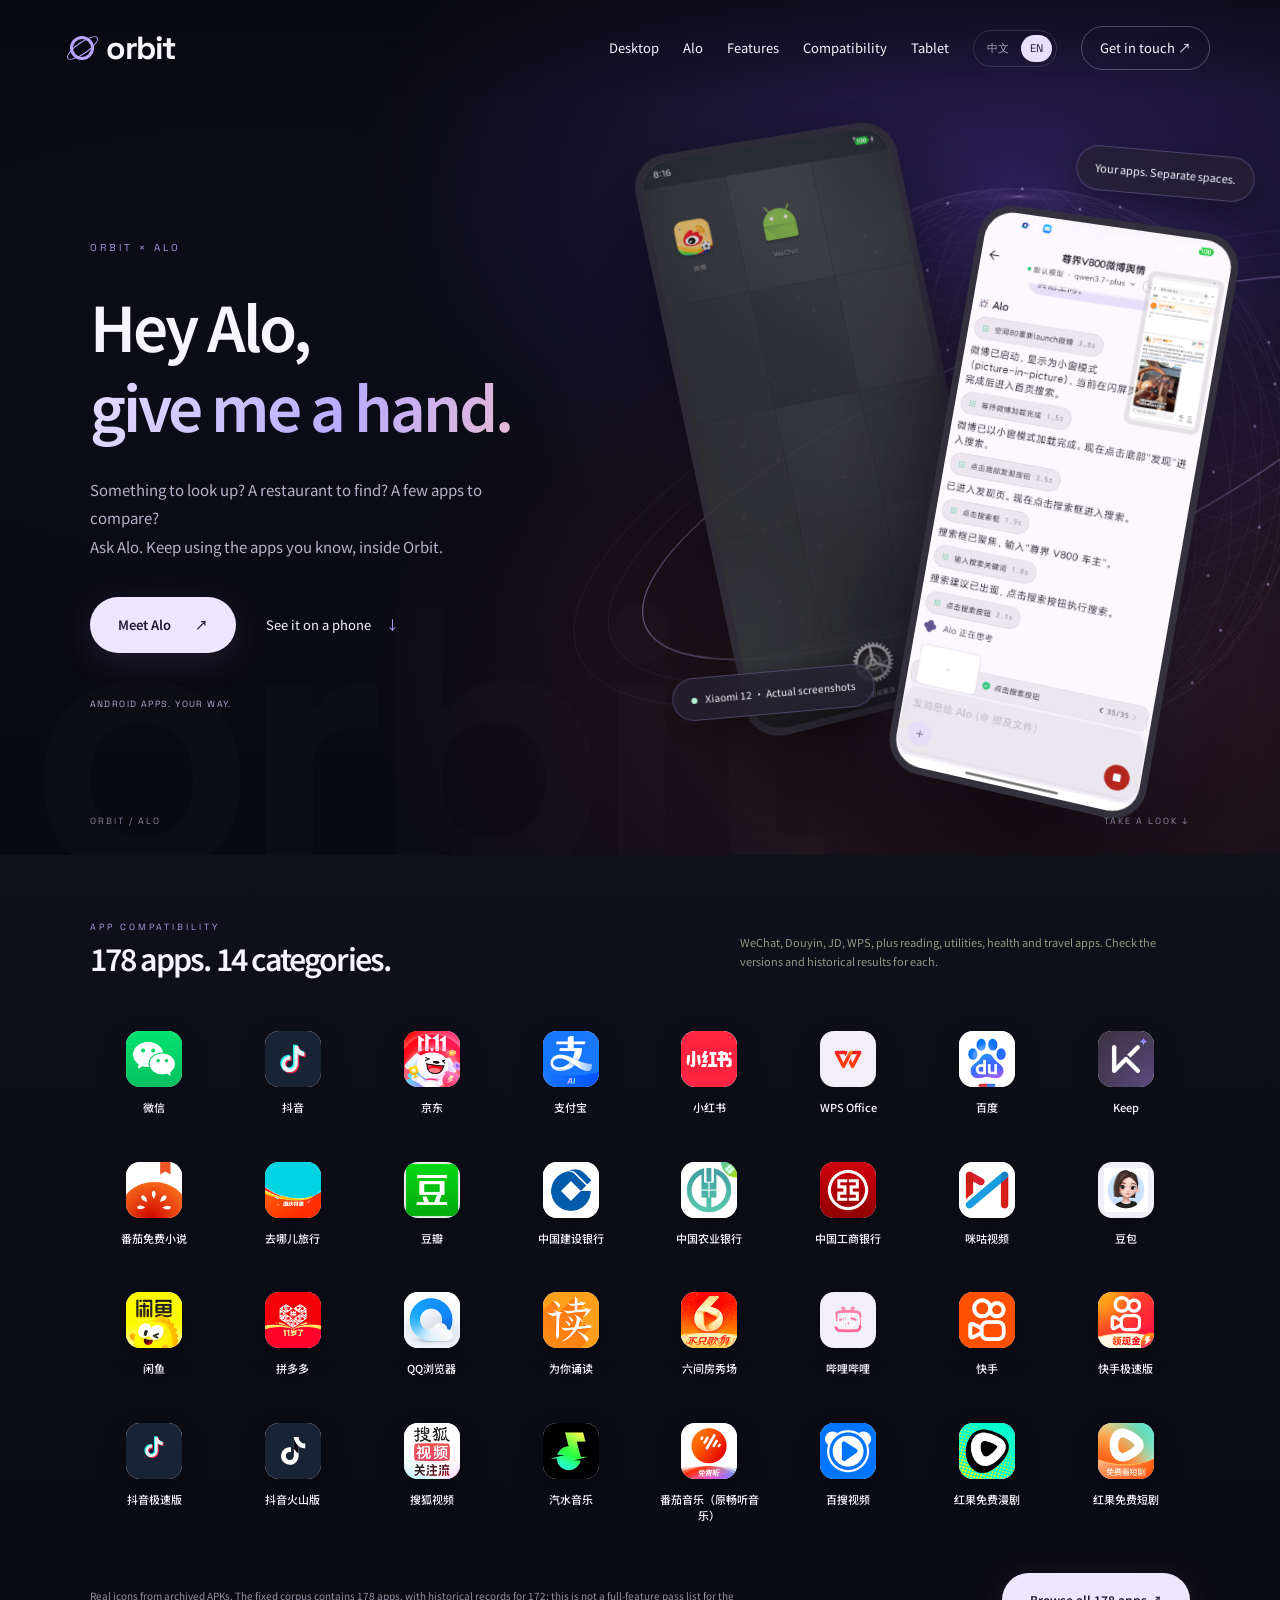
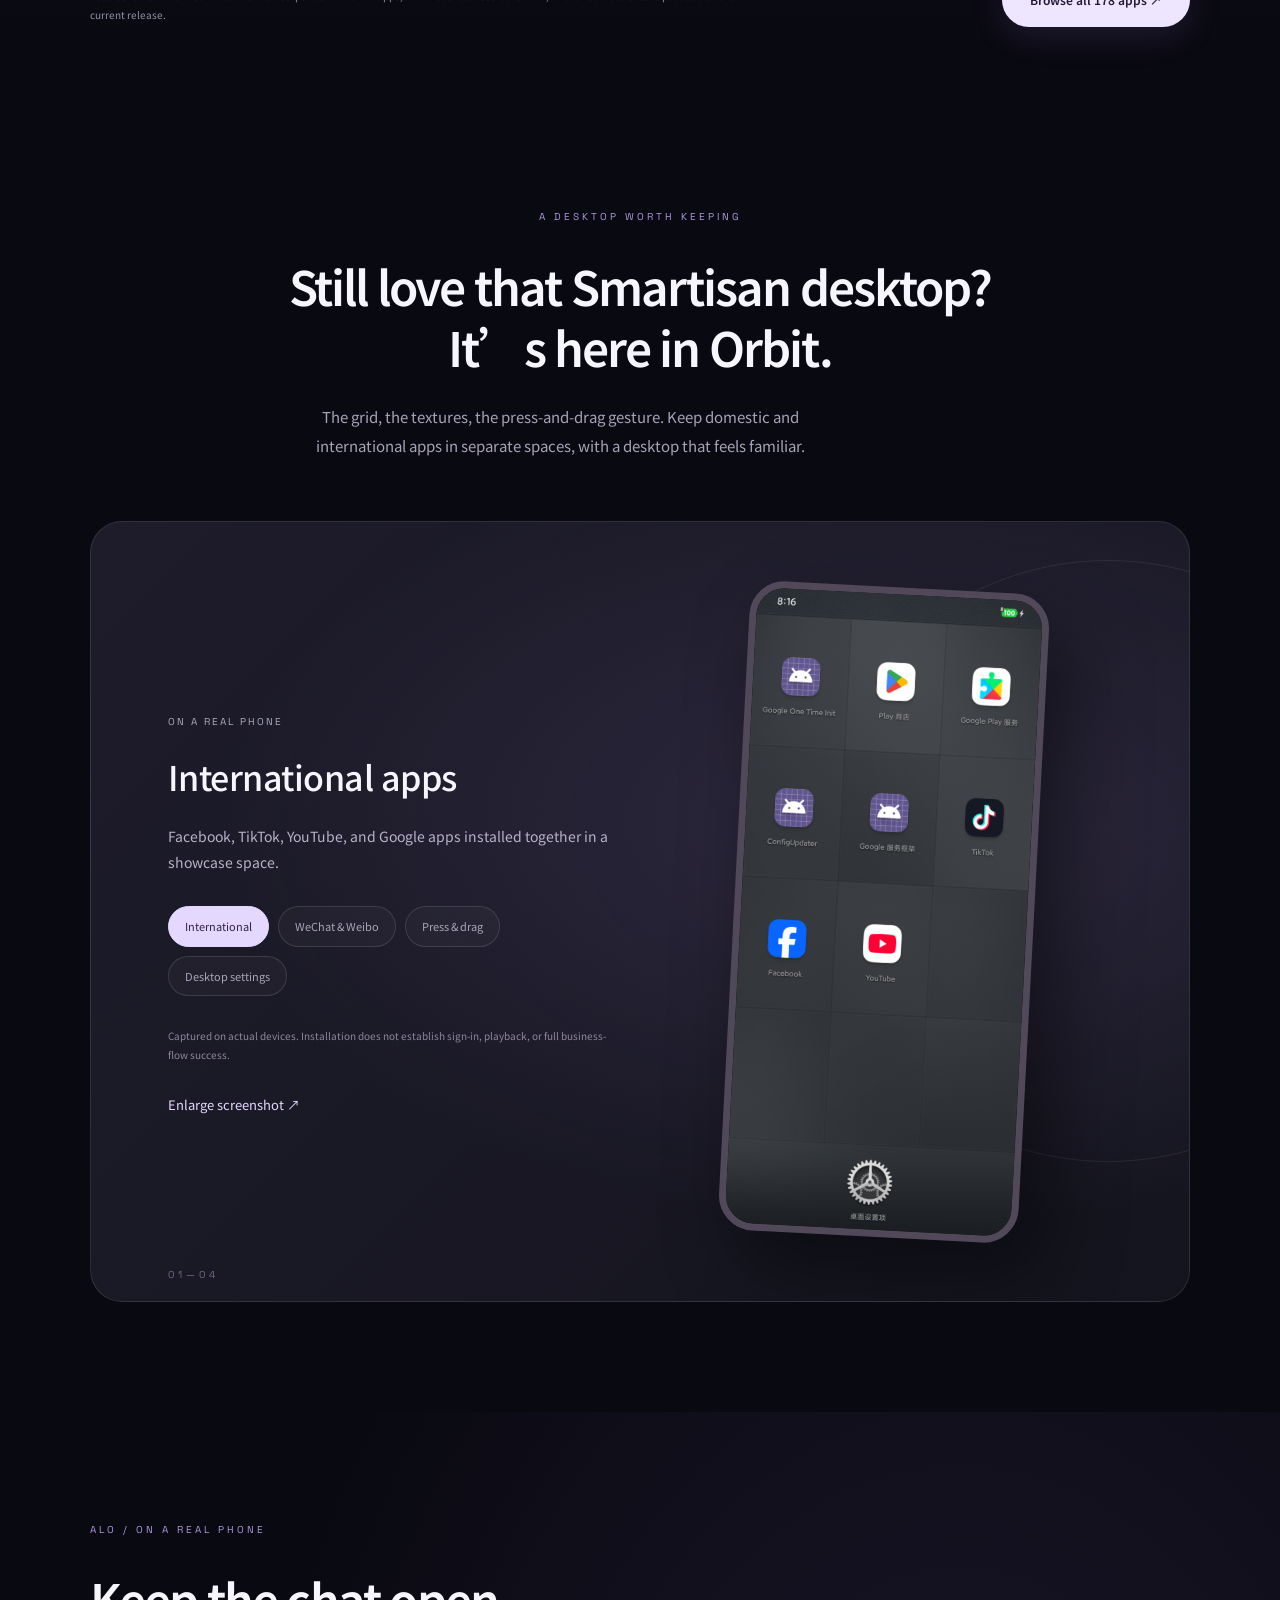
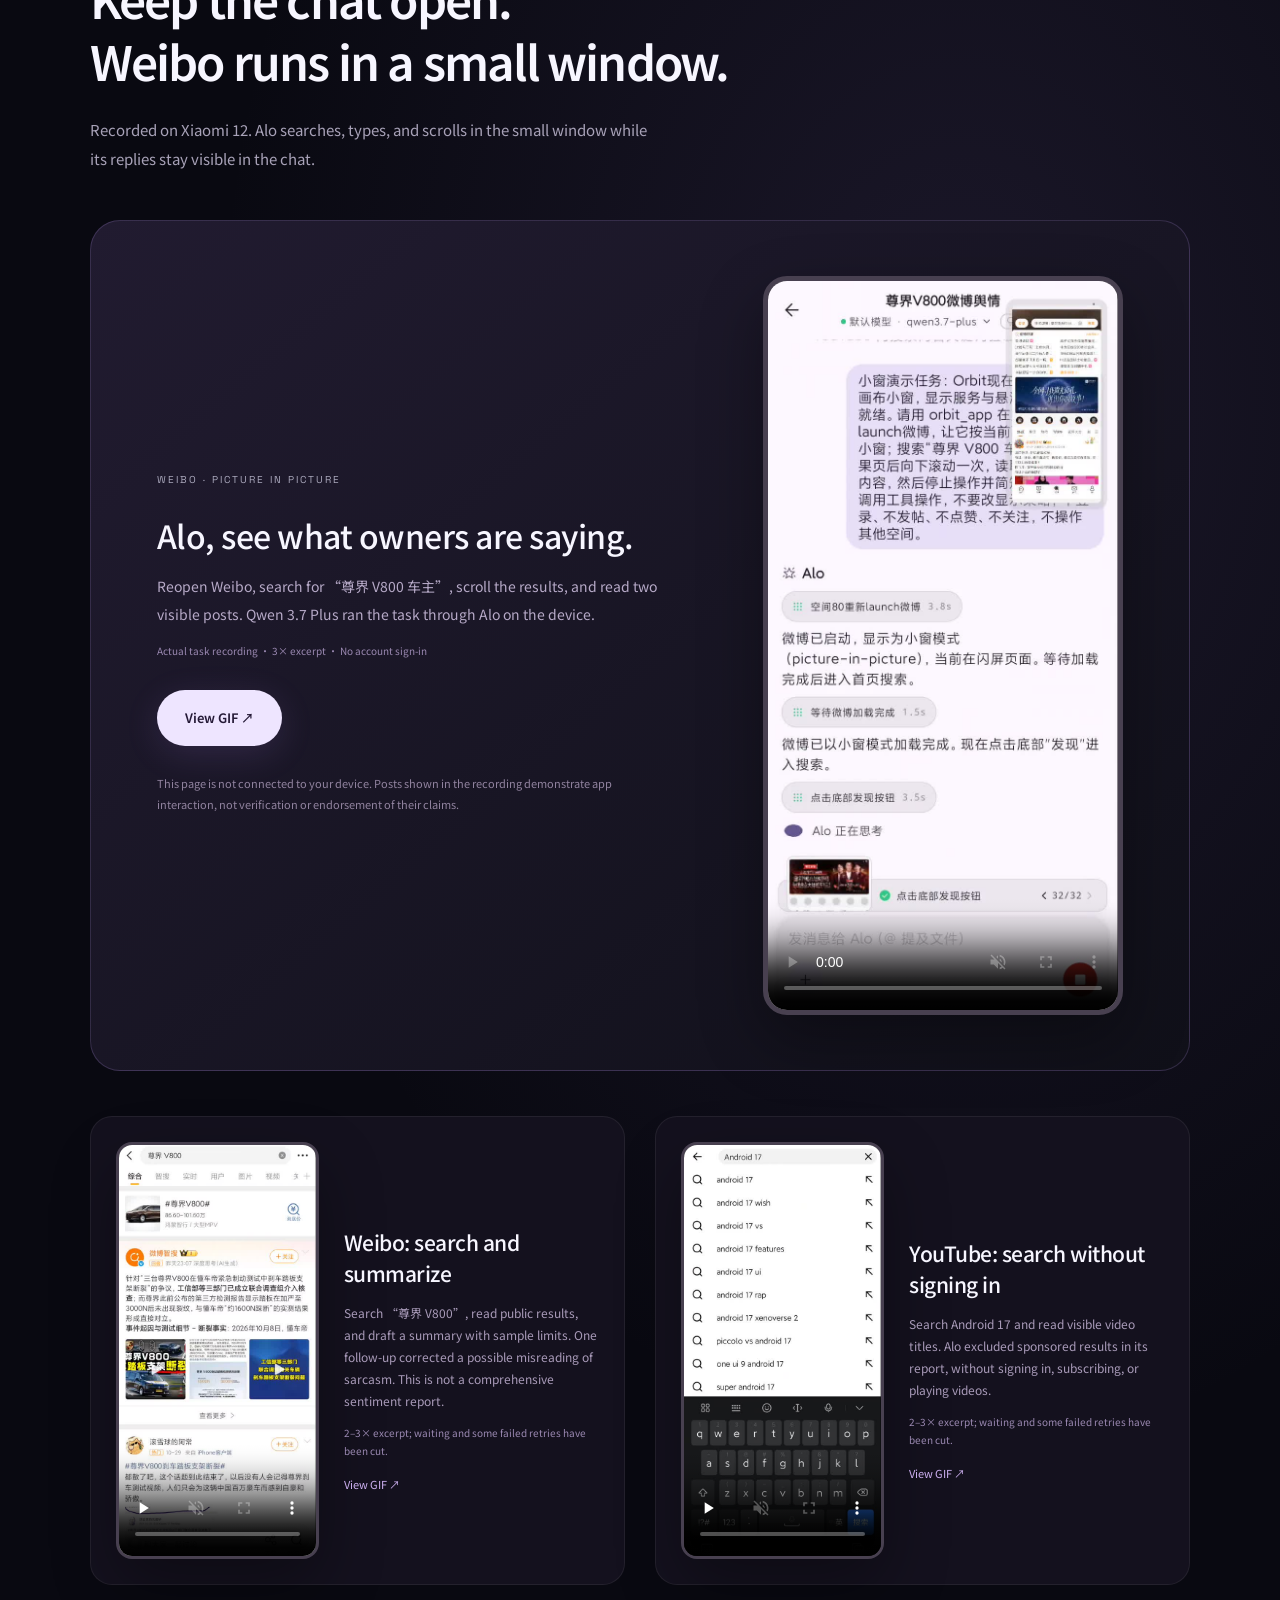
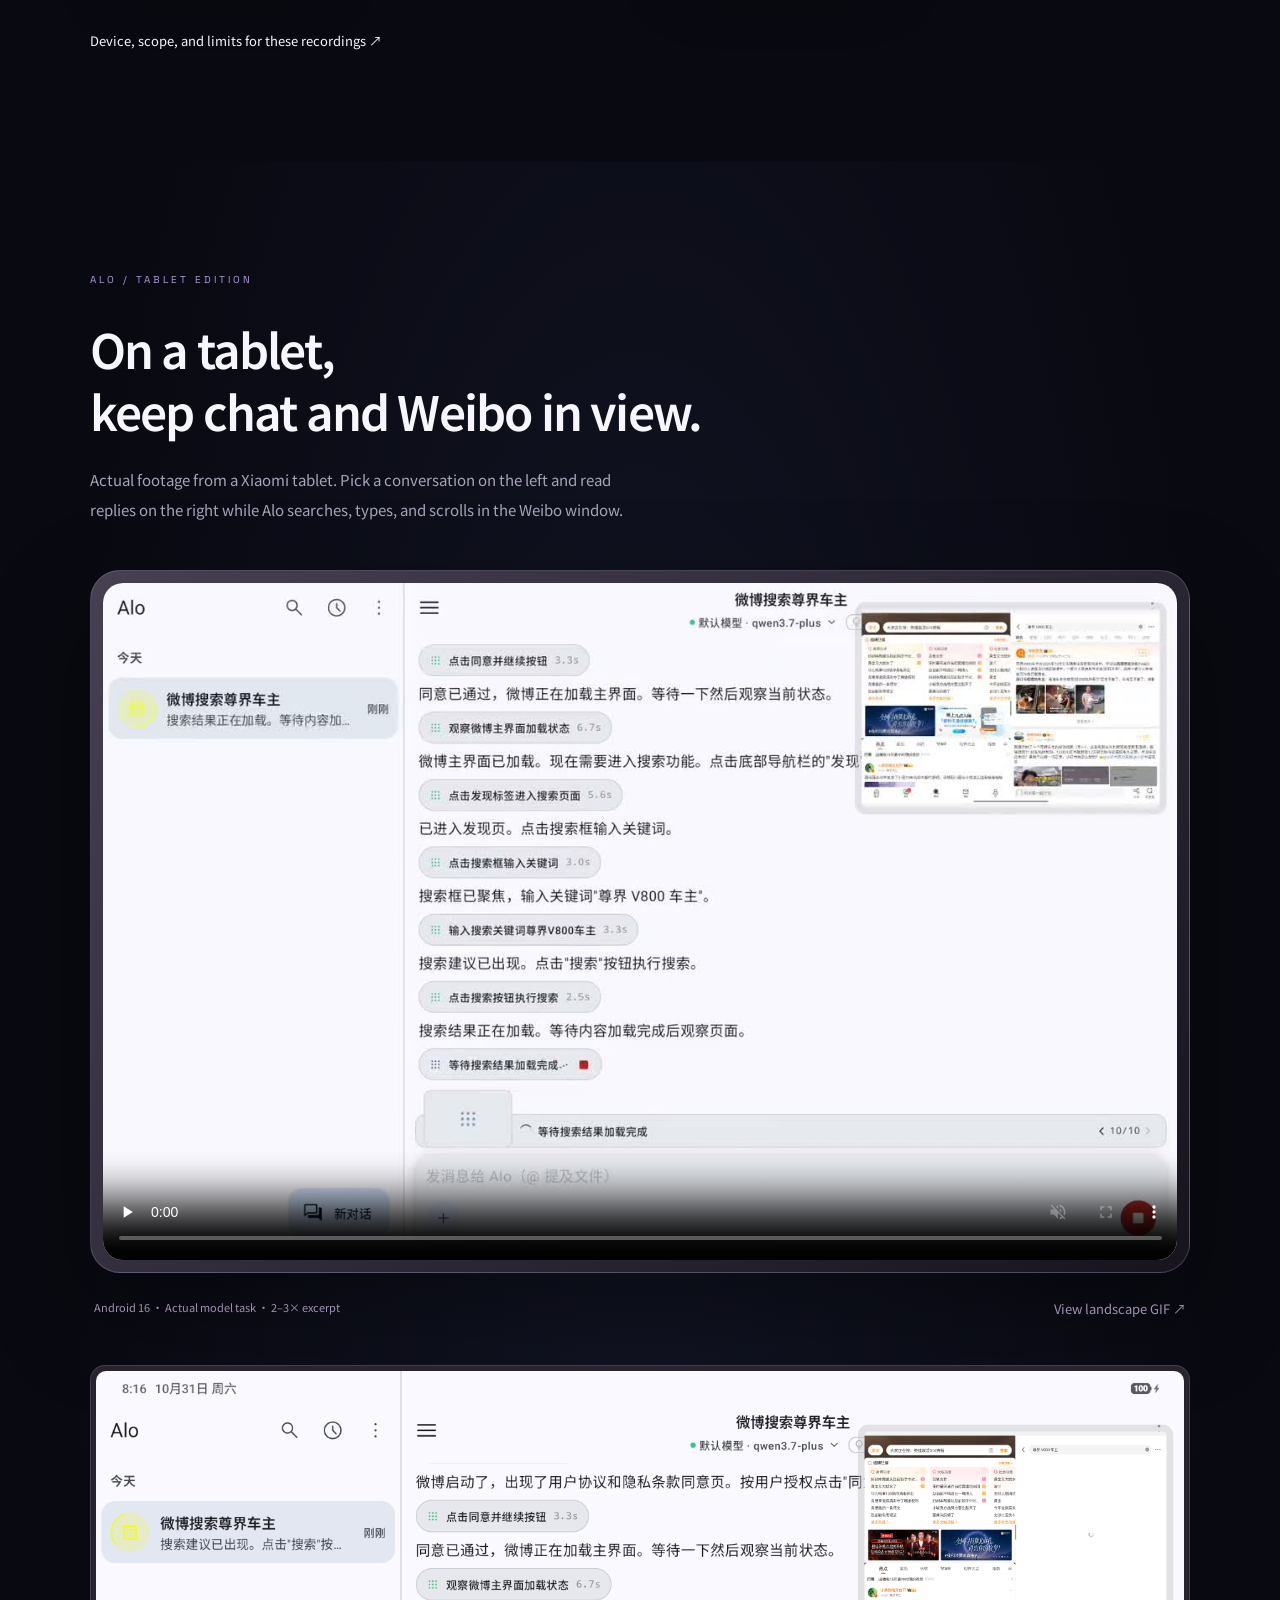
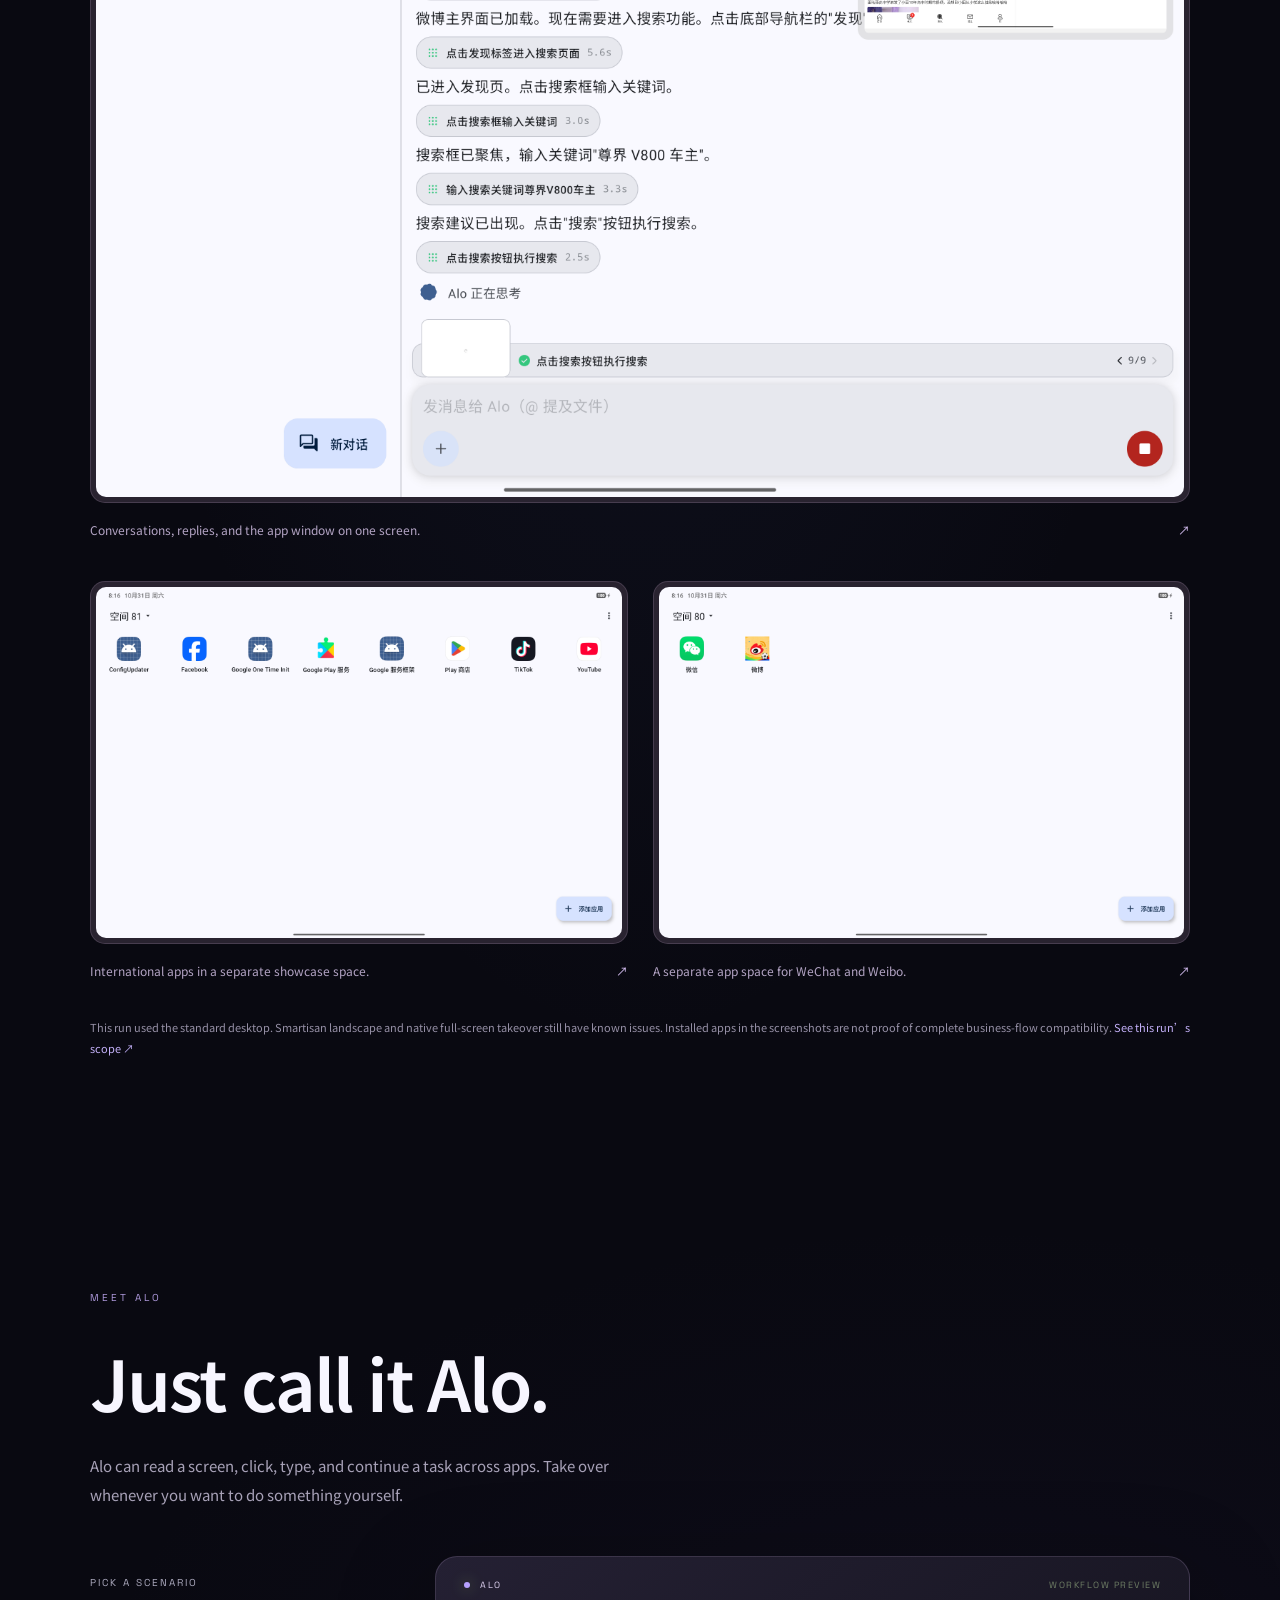
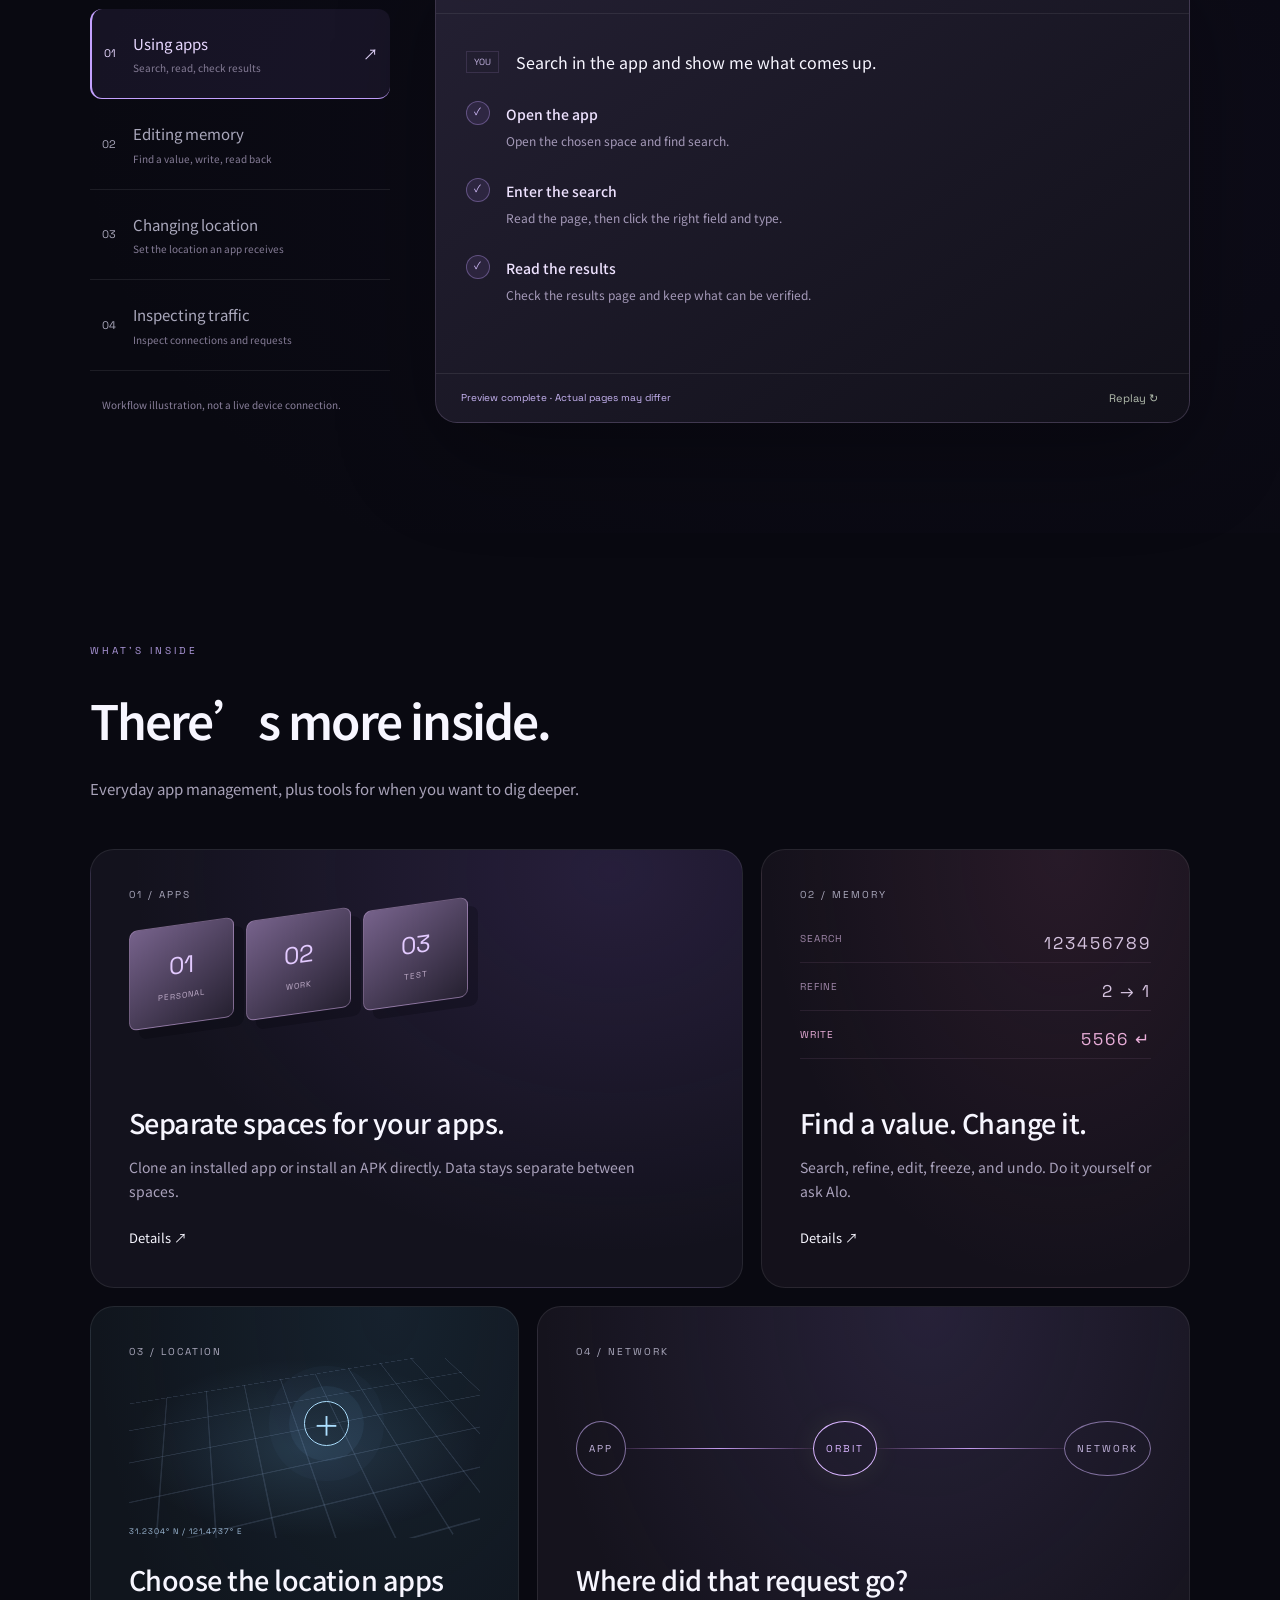
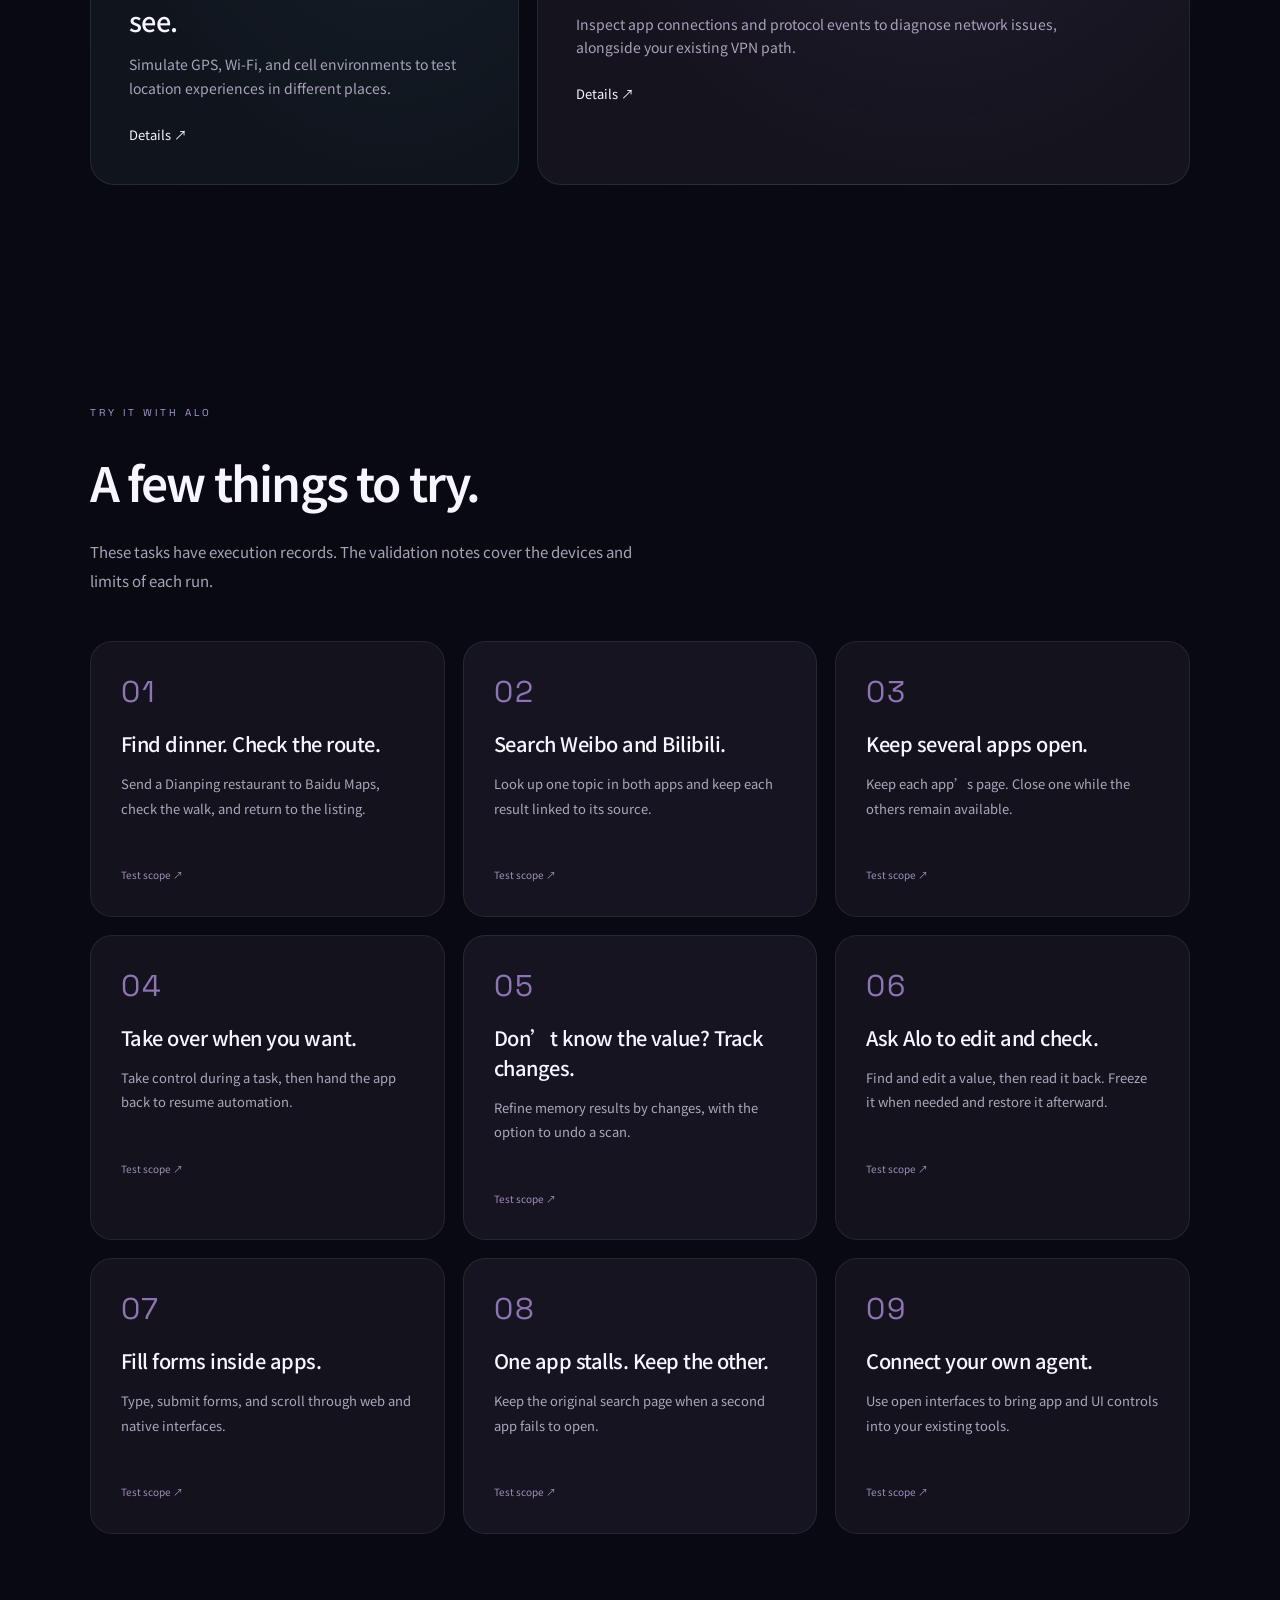
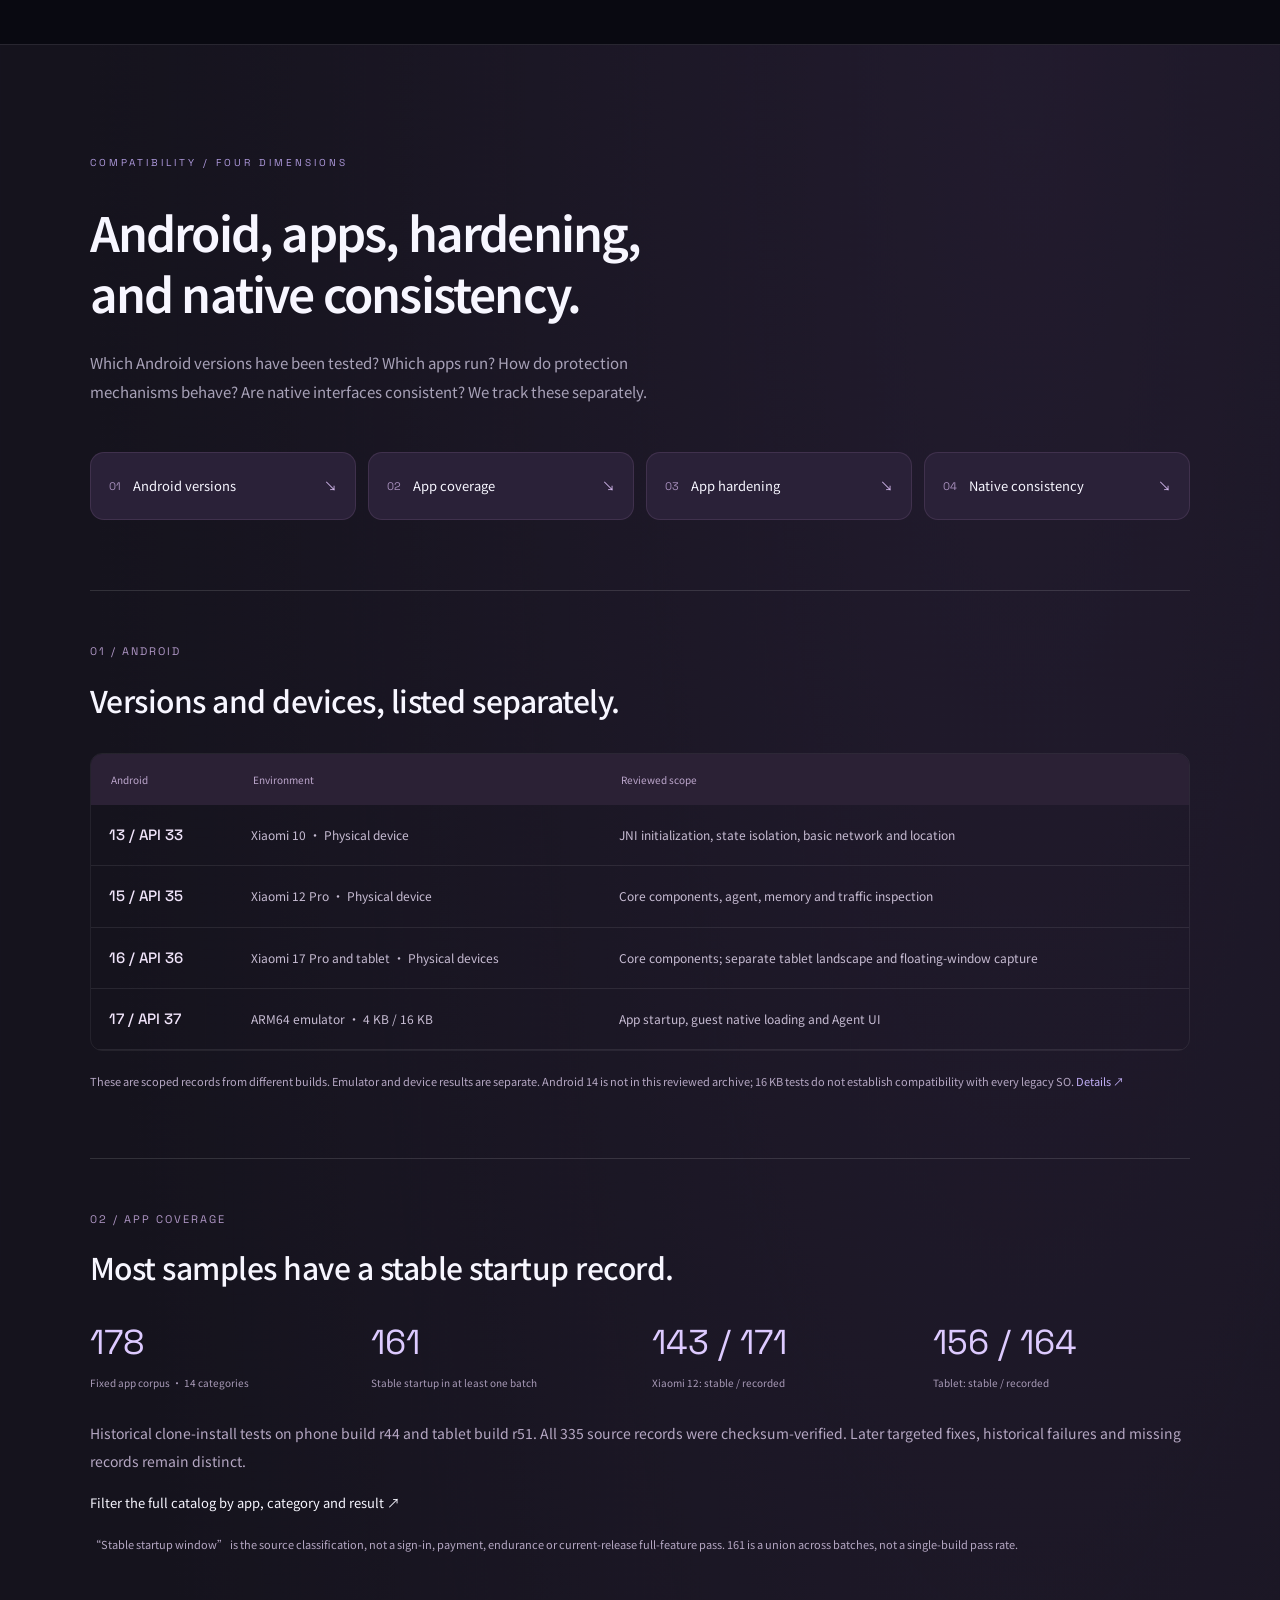
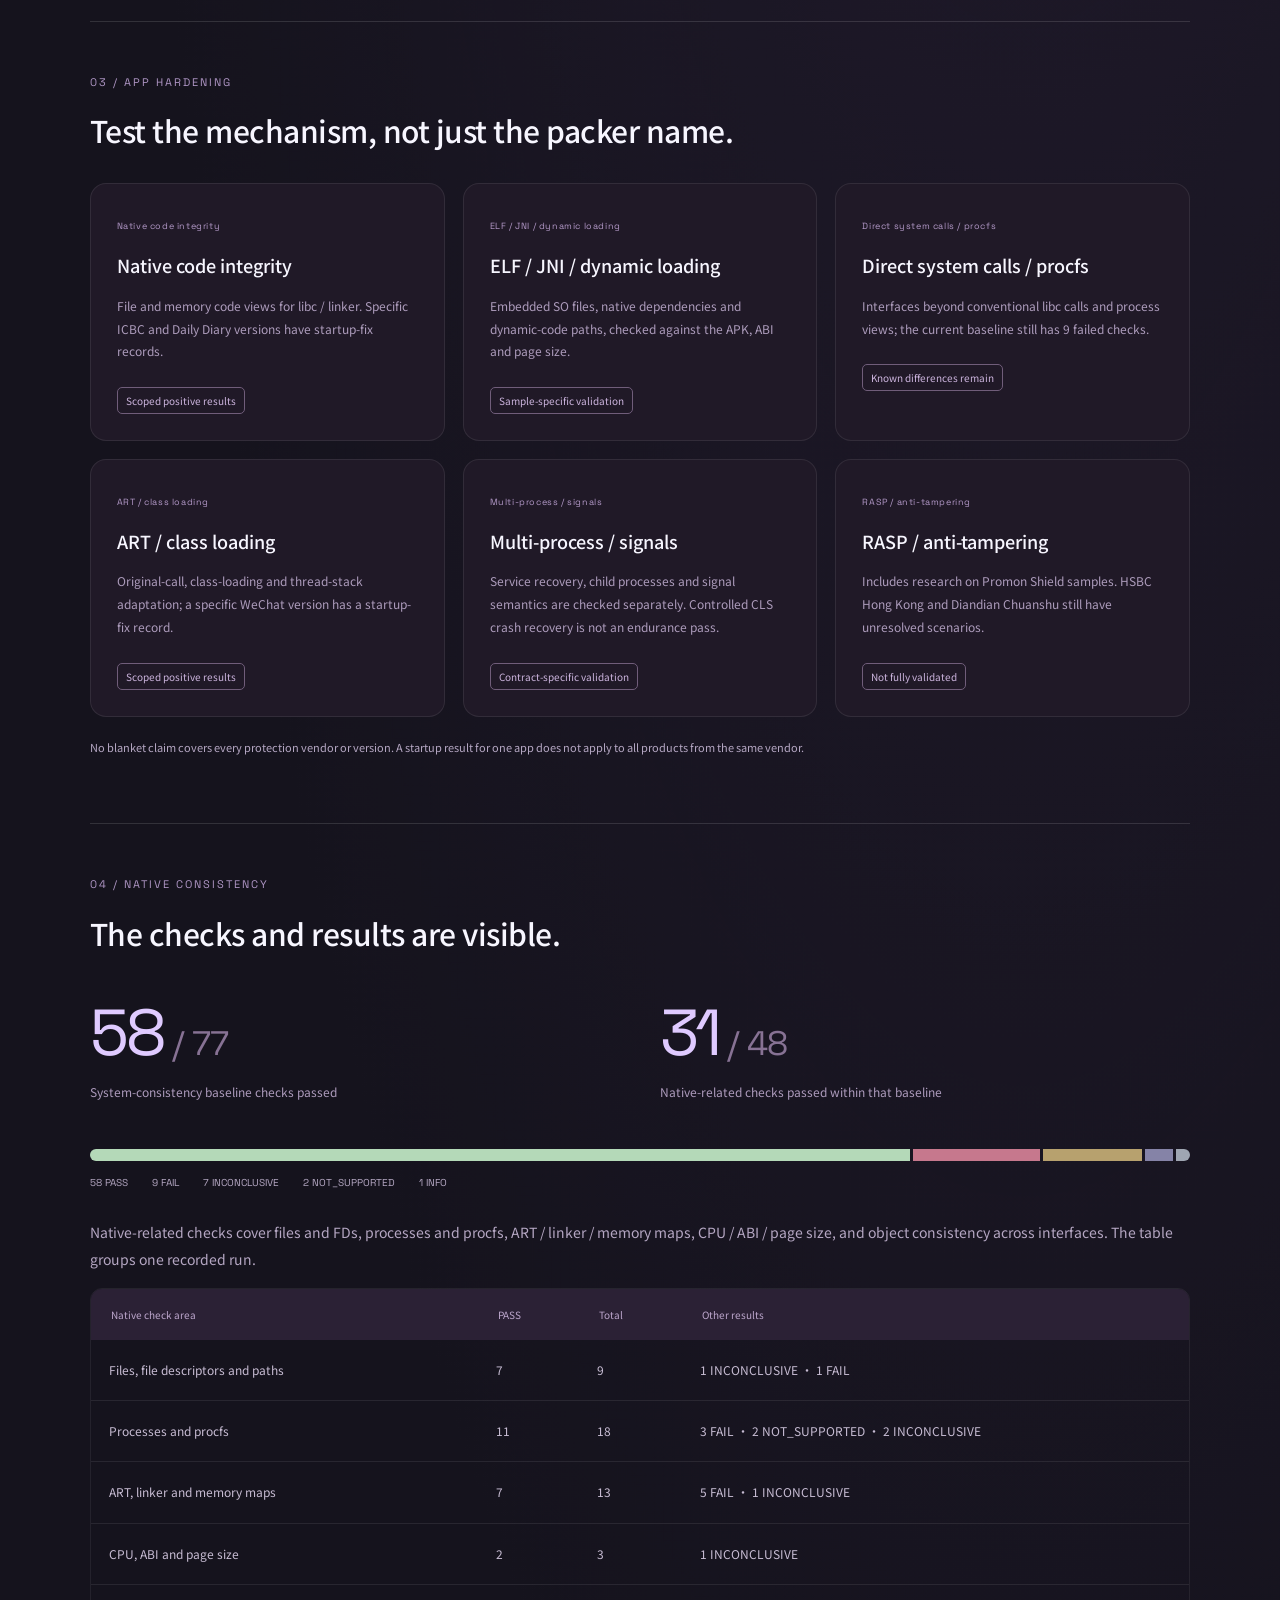
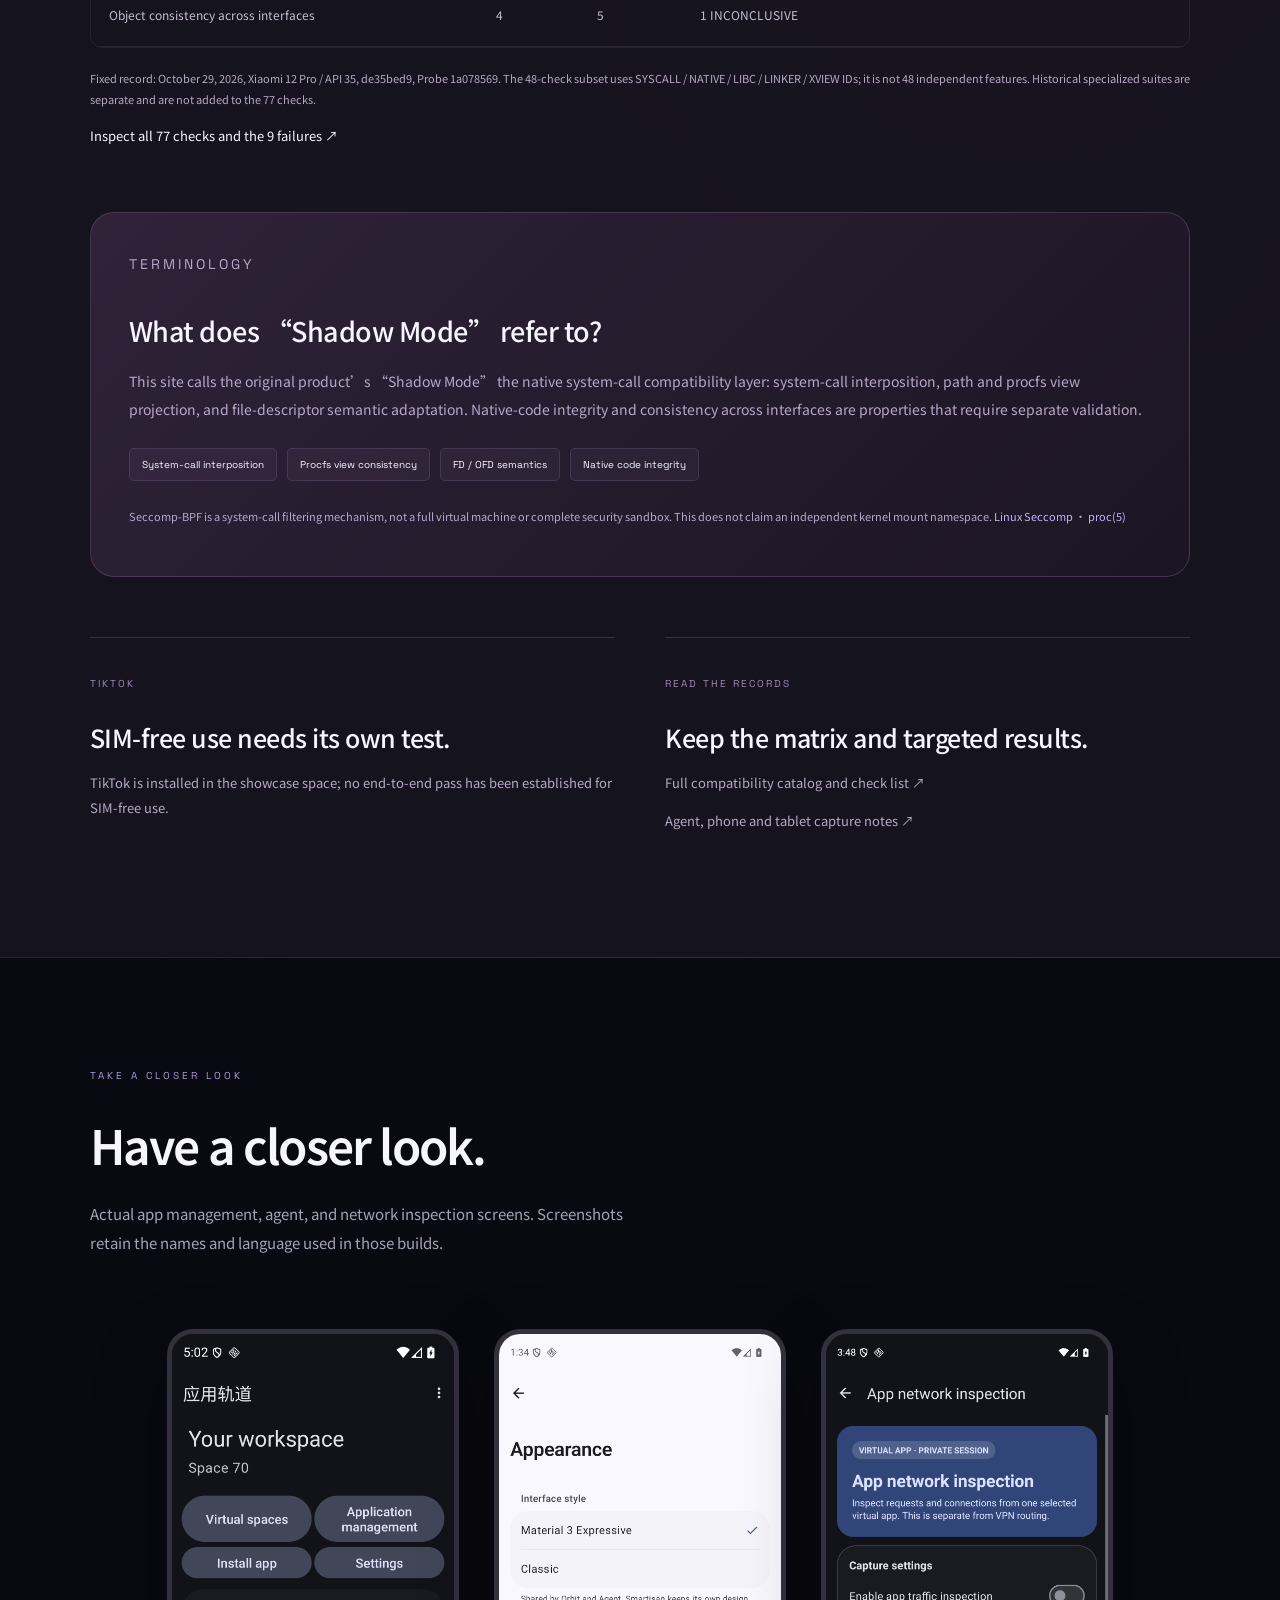
==== commit 9dff6f12: "Expand compatibility into four dimensions with authentic app icons and test records" ====
--- a/index.html
+++ b/index.html
@@ -1,8 +1,6 @@
-<!doctype html><html lang="zh-CN"><head><meta charset="utf-8"><meta name="viewport" content="width=device-width,initial-scale=1"><script src="assets/locale.js?v=20261031-tablet"></script><title>Orbit 星轨 · 认识你的手机助手阿洛</title><meta name="description" content="在 Orbit 星轨里管理应用，让阿洛帮你搜索、阅读和操作。支持独立应用空间、内存修改、位置模拟与网络检查。"><meta name="theme-color" content="#090911"><meta property="og:title" content="Orbit 星轨 · 认识你的手机助手阿洛"><meta property="og:description" content="在 Orbit 星轨里管理应用，让阿洛帮你搜索、阅读和操作。支持独立应用空间、内存修改、位置模拟与网络检查。"><link rel="alternate" hreflang="zh-CN" href="index.html?lang=zh"><link rel="alternate" hreflang="en" href="index.en.html?lang=en"><link rel="icon" href="assets/favicon.svg"><link rel="stylesheet" href="assets/style.css?v=20261031-tablet"><link rel="stylesheet" href="assets/refresh.css?v=20261031-tablet"><script defer src="assets/app.js?v=20261031-tablet"></script><script defer src="assets/gallery.js?v=20261031-tablet"></script></head><body><a class="skip" href="#main">跳到正文</a><header><a class="brand" href="#"><span class="logo"></span>orbit<span class="brand-tag">星轨</span></a><nav aria-label="主导航"><a href="#screens">桌面</a><a href="#demos">阿洛</a><a href="#capabilities">功能</a><a href="#compatibility">兼容性</a><a href="#tablet">平板</a><div class="language-switch" aria-label="Language"><a href="index.html?lang=zh" data-language="zh" lang="zh" aria-current="true">中文</a><a href="index.en.html?lang=en" data-language="en" lang="en">EN</a></div><a class="nav-contact" href="mailto:miioflee@gmail.com">联系合作 ↗</a></nav></header><main id="main">
+<!doctype html><html lang="zh-CN"><head><meta charset="utf-8"><meta name="viewport" content="width=device-width,initial-scale=1"><script src="assets/locale.js?v=20261031-compat"></script><title>Orbit 星轨 · 认识你的手机助手阿洛</title><meta name="description" content="在 Orbit 星轨里管理应用，让阿洛帮你搜索、阅读和操作。支持独立应用空间、内存修改、位置模拟与网络检查。"><meta name="theme-color" content="#090911"><meta property="og:title" content="Orbit 星轨 · 认识你的手机助手阿洛"><meta property="og:description" content="在 Orbit 星轨里管理应用，让阿洛帮你搜索、阅读和操作。支持独立应用空间、内存修改、位置模拟与网络检查。"><link rel="alternate" hreflang="zh-CN" href="index.html?lang=zh"><link rel="alternate" hreflang="en" href="index.en.html?lang=en"><link rel="icon" href="assets/favicon.svg"><link rel="stylesheet" href="assets/style.css?v=20261031-compat"><link rel="stylesheet" href="assets/refresh.css?v=20261031-compat"><script defer src="assets/app.js?v=20261031-compat"></script><script defer src="assets/gallery.js?v=20261031-compat"></script><link rel="stylesheet" href="assets/compatibility.css?v=20261031-compat"></head><body><a class="skip" href="#main">跳到正文</a><header><a class="brand" href="#"><span class="logo"></span>orbit<span class="brand-tag">星轨</span></a><nav aria-label="主导航"><a href="#screens">桌面</a><a href="#demos">阿洛</a><a href="#capabilities">功能</a><a href="#compatibility">兼容性</a><a href="#tablet">平板</a><div class="language-switch" aria-label="Language"><a href="index.html?lang=zh" data-language="zh" lang="zh" aria-current="true">中文</a><a href="index.en.html?lang=en" data-language="en" lang="en">EN</a></div><a class="nav-contact" href="mailto:miioflee@gmail.com">联系合作 ↗</a></nav></header><main id="main">
  <section class="hero"><div class="hero-glow" aria-hidden="true"></div><div class="hero-copy"><p class="eyebrow">ORBIT × ALO</p><h1>阿洛，<br><em>帮我操作一下。</em></h1><p class="hero-description">想查点什么、找家餐厅，或在几个 App 之间来回比较？<br> 把任务交给阿洛。你熟悉的应用，在星轨里继续用。</p><div class="actions"><a class="button primary" href="#demos">认识阿洛 <span>↗</span></a><a class="text-link" href="#screens">看看实际界面 <span>↓</span></a></div><div class="hero-foot"><span>ANDROID APPS. YOUR WAY.</span></div></div><div class="hero-stage"><div class="hero-art" aria-hidden="true"><canvas id="orbit-canvas"></canvas></div><div class="device device-back"><img class="" src="assets/screens/china-desktop.png" alt="小米12上安装微信和微博的星轨桌面" loading="eager" decoding="async" width="1440" height="3200"></div><div class="device device-front"><img class="" src="assets/screens/alo-pip.png" alt="Alo聊天页与微博小窗同时运行的实际画面" loading="eager" decoding="async" width="1440" height="3200"></div><span class="floating-label label-one">你的应用，分开管理。</span><span class="floating-label label-two"><i></i>小米 12 · 实际截图</span></div><div class="hero-bottom"><span>ORBIT / ALO</span><span>往下看看 ↓</span></div></section>
- <section class="app-showcase"><div class="app-showcase-top"><div><p class="eyebrow">THE APPS YOU KNOW</p><h2>这些 App，我们实际跑过。</h2></div><p>微信、微博、淘宝、抖音……下面这些应用有三轮冷启动通过记录。</p></div><div class="app-list"><a class="app-tile" href="evidence.html#apps"><span class="app-icon" style="--app-color:#24b96c">W</span><strong>微信</strong></a><a class="app-tile" href="evidence.html#apps"><span class="app-icon" style="--app-color:#ff6b28">T</span><strong>淘宝</strong></a><a class="app-tile" href="evidence.html#apps"><span class="app-icon" style="--app-color:#55446e">D</span><strong>抖音</strong></a><a class="app-tile" href="evidence.html#apps"><span class="app-icon" style="--app-color:#3478ed">A</span><strong>高德地图</strong></a><a class="app-tile" href="evidence.html#apps"><span class="app-icon" style="--app-color:#ef4253">P</span><strong>拼多多</strong></a><a class="app-tile" href="evidence.html#apps"><span class="app-icon" style="--app-color:#db3650">J</span><strong>京东</strong></a><a class="app-tile" href="evidence.html#apps"><span class="app-icon" style="--app-color:#3c9cbd">B</span><strong>百度地图</strong></a><a class="app-tile" href="evidence.html#apps"><span class="app-icon" style="--app-color:#f08a31">W</span><strong>微博</strong></a><a class="app-tile" href="evidence.html#apps"><span class="app-icon" style="--app-color:#bf9d24">M</span><strong>美团</strong></a><a class="app-tile" href="evidence.html#apps"><span class="app-icon" style="--app-color:#35ad53">iQ</span><strong>爱奇艺</strong></a><a class="app-tile" href="evidence.html#apps"><span class="app-icon" style="--app-color:#17a1a9">TV</span><strong>腾讯视频</strong></a><a class="app-tile" href="evidence.html#apps"><span class="app-icon" style="--app-color:#738bdc">D</span><strong>豆包</strong></a><a class="app-tile" href="evidence.html#apps"><span class="app-icon" style="--app-color:#e94972">R</span><strong>小红书</strong></a><a class="app-tile" href="evidence.html#apps"><span class="app-icon" style="--app-color:#408fea">D</span><strong>钉钉</strong></a><a class="app-tile" href="evidence.html#apps"><span class="app-icon" style="--app-color:#548ac5">F</span><strong>飞书</strong></a><a class="app-tile" href="evidence.html#apps"><span class="app-icon" style="--app-color:#e75c60">W</span><strong>WPS</strong></a></div><p class="matrix-note">2026.08.31 · Android 17 模拟器历史启动测试，非所有功能验收。 <a href="evidence.html#apps">查看设备、版本与结果 ↗</a></p></section>
- <section class="section screenshot-section" id="screens"><div class="section-heading"><p class="eyebrow">A DESKTOP WORTH KEEPING</p><h2>喜欢锤子桌面？<br>在星轨里也能用。</h2><p>熟悉的宫格、纹理和长按拖动。国内外应用可以放进不同空间，桌面按自己的习惯来。</p></div><div class="screen-stage"><div class="screen-copy"><span class="mini-label">ON A REAL PHONE</span><h3 id="shot-title">海外应用桌面</h3><p id="shot-description">Facebook、TikTok、YouTube 与 Google 应用已安装在同一个展示空间。</p><div class="shot-tabs" role="group" aria-label="切换截图">
+ <section class="app-showcase"><div class="app-showcase-top"><div><p class="eyebrow">APP COMPATIBILITY</p><h2>178 款应用，14 个类别。</h2></div><p>微信、抖音、京东、WPS，还有阅读、工具、医疗和出行应用。逐项查看版本和历史结果。</p></div><div class="app-list real-icons"><a class="app-tile" href="compatibility.html#app-com.tencent.mm"><img class="app-icon" src="assets/icons/com.tencent.mm.png" width="64" height="64" loading="lazy" alt=""><strong>微信</strong></a><a class="app-tile" href="compatibility.html#app-com.ss.android.ugc.aweme"><img class="app-icon" src="assets/icons/com.ss.android.ugc.aweme.svg" width="64" height="64" loading="lazy" alt=""><strong>抖音</strong></a><a class="app-tile" href="compatibility.html#app-com.jingdong.app.mall"><img class="app-icon" src="assets/icons/com.jingdong.app.mall.png" width="64" height="64" loading="lazy" alt=""><strong>京东</strong></a><a class="app-tile" href="compatibility.html#app-com.eg.android.AlipayGphone"><img class="app-icon" src="assets/icons/com.eg.android.AlipayGphone.png" width="64" height="64" loading="lazy" alt=""><strong>支付宝</strong></a><a class="app-tile" href="compatibility.html#app-com.xingin.xhs"><img class="app-icon" src="assets/icons/com.xingin.xhs.png" width="64" height="64" loading="lazy" alt=""><strong>小红书</strong></a><a class="app-tile" href="compatibility.html#app-cn.wps.moffice_eng"><img class="app-icon" src="assets/icons/cn.wps.moffice_eng.png" width="64" height="64" loading="lazy" alt=""><strong>WPS Office</strong></a><a class="app-tile" href="compatibility.html#app-com.baidu.searchbox"><img class="app-icon" src="assets/icons/com.baidu.searchbox.png" width="64" height="64" loading="lazy" alt=""><strong>百度</strong></a><a class="app-tile" href="compatibility.html#app-com.gotokeep.keep"><img class="app-icon" src="assets/icons/com.gotokeep.keep.png" width="64" height="64" loading="lazy" alt=""><strong>Keep</strong></a><a class="app-tile" href="compatibility.html#app-com.dragon.read"><img class="app-icon" src="assets/icons/com.dragon.read.png" width="64" height="64" loading="lazy" alt=""><strong>番茄免费小说</strong></a><a class="app-tile" href="compatibility.html#app-com.Qunar"><img class="app-icon" src="assets/icons/com.Qunar.png" width="64" height="64" loading="lazy" alt=""><strong>去哪儿旅行</strong></a><a class="app-tile" href="compatibility.html#app-com.douban.frodo"><img class="app-icon" src="assets/icons/com.douban.frodo.png" width="64" height="64" loading="lazy" alt=""><strong>豆瓣</strong></a><a class="app-tile" href="compatibility.html#app-com.chinamworld.main"><img class="app-icon" src="assets/icons/com.chinamworld.main.png" width="64" height="64" loading="lazy" alt=""><strong>中国建设银行</strong></a><a class="app-tile" href="compatibility.html#app-com.android.bankabc"><img class="app-icon" src="assets/icons/com.android.bankabc.png" width="64" height="64" loading="lazy" alt=""><strong>中国农业银行</strong></a><a class="app-tile" href="compatibility.html#app-com.icbc"><img class="app-icon" src="assets/icons/com.icbc.png" width="64" height="64" loading="lazy" alt=""><strong>中国工商银行</strong></a><a class="app-tile" href="compatibility.html#app-com.cmcc.cmvideo"><img class="app-icon" src="assets/icons/com.cmcc.cmvideo.png" width="64" height="64" loading="lazy" alt=""><strong>咪咕视频</strong></a><a class="app-tile" href="compatibility.html#app-com.larus.nova"><img class="app-icon" src="assets/icons/com.larus.nova.png" width="64" height="64" loading="lazy" alt=""><strong>豆包</strong></a><a class="app-tile" href="compatibility.html#app-com.taobao.idlefish"><img class="app-icon" src="assets/icons/com.taobao.idlefish.png" width="64" height="64" loading="lazy" alt=""><strong>闲鱼</strong></a><a class="app-tile" href="compatibility.html#app-com.xunmeng.pinduoduo"><img class="app-icon" src="assets/icons/com.xunmeng.pinduoduo.png" width="64" height="64" loading="lazy" alt=""><strong>拼多多</strong></a><a class="app-tile" href="compatibility.html#app-com.tencent.mtt"><img class="app-icon" src="assets/icons/com.tencent.mtt.png" width="64" height="64" loading="lazy" alt=""><strong>QQ浏览器</strong></a><a class="app-tile" href="compatibility.html#app-com.ss.readpoem"><img class="app-icon" src="assets/icons/com.ss.readpoem.png" width="64" height="64" loading="lazy" alt=""><strong>为你诵读</strong></a><a class="app-tile" href="compatibility.html#app-com.tencent.tmgp.sixrooms"><img class="app-icon" src="assets/icons/com.tencent.tmgp.sixrooms.png" width="64" height="64" loading="lazy" alt=""><strong>六间房秀场</strong></a><a class="app-tile" href="compatibility.html#app-tv.danmaku.bili"><img class="app-icon" src="assets/icons/tv.danmaku.bili.png" width="64" height="64" loading="lazy" alt=""><strong>哔哩哔哩</strong></a><a class="app-tile" href="compatibility.html#app-com.smile.gifmaker"><img class="app-icon" src="assets/icons/com.smile.gifmaker.png" width="64" height="64" loading="lazy" alt=""><strong>快手</strong></a><a class="app-tile" href="compatibility.html#app-com.kuaishou.nebula"><img class="app-icon" src="assets/icons/com.kuaishou.nebula.png" width="64" height="64" loading="lazy" alt=""><strong>快手极速版</strong></a><a class="app-tile" href="compatibility.html#app-com.ss.android.ugc.aweme.lite"><img class="app-icon" src="assets/icons/com.ss.android.ugc.aweme.lite.svg" width="64" height="64" loading="lazy" alt=""><strong>抖音极速版</strong></a><a class="app-tile" href="compatibility.html#app-com.ss.android.ugc.live"><img class="app-icon" src="assets/icons/com.ss.android.ugc.live.svg" width="64" height="64" loading="lazy" alt=""><strong>抖音火山版</strong></a><a class="app-tile" href="compatibility.html#app-com.sohu.sohuvideo"><img class="app-icon" src="assets/icons/com.sohu.sohuvideo.png" width="64" height="64" loading="lazy" alt=""><strong>搜狐视频</strong></a><a class="app-tile" href="compatibility.html#app-com.luna.music"><img class="app-icon" src="assets/icons/com.luna.music.png" width="64" height="64" loading="lazy" alt=""><strong>汽水音乐</strong></a><a class="app-tile" href="compatibility.html#app-com.xs.fm.lite"><img class="app-icon" src="assets/icons/com.xs.fm.lite.png" width="64" height="64" loading="lazy" alt=""><strong>番茄音乐（原畅听音乐）</strong></a><a class="app-tile" href="compatibility.html#app-com.baidu.video"><img class="app-icon" src="assets/icons/com.baidu.video.png" width="64" height="64" loading="lazy" alt=""><strong>百搜视频</strong></a><a class="app-tile" href="compatibility.html#app-com.kylin.read"><img class="app-icon" src="assets/icons/com.kylin.read.png" width="64" height="64" loading="lazy" alt=""><strong>红果免费漫剧</strong></a><a class="app-tile" href="compatibility.html#app-com.phoenix.read"><img class="app-icon" src="assets/icons/com.phoenix.read.png" width="64" height="64" loading="lazy" alt=""><strong>红果免费短剧</strong></a></div><div class="catalog-teaser-foot"><p class="matrix-note">真实图标取自归档 APK。178 款为固定样本，其中 172 款有历史记录；不表示当前版本全部功能通过。</p><a class="button primary" href="compatibility.html#app-catalog">浏览全部 178 款 ↗</a></div></section><section class="section screenshot-section" id="screens"><div class="section-heading"><p class="eyebrow">A DESKTOP WORTH KEEPING</p><h2>喜欢锤子桌面？<br>在星轨里也能用。</h2><p>熟悉的宫格、纹理和长按拖动。国内外应用可以放进不同空间，桌面按自己的习惯来。</p></div><div class="screen-stage"><div class="screen-copy"><span class="mini-label">ON A REAL PHONE</span><h3 id="shot-title">海外应用桌面</h3><p id="shot-description">Facebook、TikTok、YouTube 与 Google 应用已安装在同一个展示空间。</p><div class="shot-tabs" role="group" aria-label="切换截图">
  <button class="active" data-shot="overseas" aria-pressed="true">海外应用</button><button data-shot="china" aria-pressed="false">微信与微博</button><button data-shot="drag" aria-pressed="false">长按拖动</button><button data-shot="settings" aria-pressed="false">桌面设置</button></div><p class="shot-note">截图来自实际设备。已安装不代表登录、播放或全部业务通过。</p><button class="text-link image-zoom" data-zoom-target="main-shot">放大截图 ↗</button></div><div class="showcase-phone"><img id="main-shot" src="assets/screens/overseas-desktop.png" width="1440" height="3200" loading="lazy" alt="海外应用桌面实拍"></div><div class="screen-number" aria-hidden="true">01—04</div></div></section>
  <section class="section real-demos" id="demos"><div class="section-heading"><p class="eyebrow">ALO / ON A REAL PHONE</p><h2>聊天不用关，<br>微博开小窗。</h2><p>这是小米 12 上的实际操作。阿洛在小窗里搜索、输入和翻页，你能同时看到应用画面和它的回复。</p></div><div class="demo-feature"><div class="demo-feature-copy"><span class="mini-label">WEIBO · PICTURE IN PICTURE</span><h3>阿洛，查查车主怎么说。</h3><p>重新打开微博，搜索“尊界 V800 车主”，滚动结果并读取两条可见内容。这段操作由设备上的 Qwen 3.7 Plus 完成。</p><p class="media-note">真实任务录屏 · 3 倍速节选 · 未登录账号</p><a class="button primary" href="assets/media/alo-weibo-pip.gif" target="_blank" rel="noopener">查看 GIF ↗</a><p class="shot-note">网页没有连接你的设备。视频里的帖子仅用于演示操作，不代表对其说法的核实或认可。</p></div><video class="demo-video" controls muted playsinline preload="metadata" poster="assets/media/alo-weibo-pip-poster.jpg" aria-label="阿洛操作微博小窗的真实录屏"><source src="assets/media/alo-weibo-pip.mp4" type="video/mp4">请下载视频查看。</video></div><div class="demo-secondary"><article class="demo-secondary-card"><video class="demo-video" controls muted playsinline preload="none" poster="assets/media/alo-weibo-poster.jpg" aria-label="微博：搜索后整理摘要"><source src="assets/media/alo-weibo.mp4" type="video/mp4"></video><div><h3>微博：搜索后整理摘要</h3><p>搜索“尊界 V800”，浏览公开结果，再生成带样本限制的摘要。经一次提示修订了可能误读的反讽；这不是完整舆情报告。</p><p class="media-note">2–3 倍速节选，等待与部分错误重试已裁去。</p><a class="text-link" href="assets/media/alo-weibo.gif" target="_blank" rel="noopener">查看 GIF ↗</a></div></article><article class="demo-secondary-card"><video class="demo-video" controls muted playsinline preload="none" poster="assets/media/alo-youtube-poster.jpg" aria-label="YouTube：游客搜索"><source src="assets/media/alo-youtube.mp4" type="video/mp4"></video><div><h3>YouTube：游客搜索</h3><p>搜索 Android 17，读取可见视频标题。阿洛在汇报中排除了赞助广告，没有登录、订阅或播放视频。</p><p class="media-note">2–3 倍速节选，等待与部分错误重试已裁去。</p><a class="text-link" href="assets/media/alo-youtube.gif" target="_blank" rel="noopener">查看 GIF ↗</a></div></article></div><a class="text-link evidence-link" href="evidence.html#recordings">本轮录屏的设备、范围与限制 ↗</a></section><section class="section tablet-demo" id="tablet"><div class="section-heading"><p class="eyebrow">ALO / TABLET EDITION</p><h2>平板横屏，<br>聊天和微博一起看。</h2><p>小米平板上的实际画面：左边选会话，右边看回复。阿洛在微博小窗里完成搜索、输入和滚动，不用反复切回聊天页。</p></div><div class="tablet-video-frame"><video controls muted playsinline preload="none" poster="assets/media/alo-tablet-poster.jpg" aria-label="小米平板横屏阿洛小窗操作录屏"><source src="assets/media/alo-tablet.mp4" type="video/mp4"></video></div><div class="tablet-caption"><span>Android 16 · 真实模型任务 · 2–3 倍速节选</span><a class="text-link" href="assets/media/alo-tablet.gif" target="_blank" rel="noopener">查看横屏 GIF ↗</a></div><div class="tablet-shots"><figure><button class="tablet-shot-button" data-zoom-src="assets/screens/tablet-alo.png" aria-label="放大平板截图"><img src="assets/screens/tablet-alo.png" alt="会话列表、回复和应用小窗，同屏显示。" loading="lazy" width="3048" height="2032"></button><figcaption>会话列表、回复和应用小窗，同屏显示。 <span>↗</span></figcaption></figure><figure><button class="tablet-shot-button" data-zoom-src="assets/screens/tablet-apps.png" aria-label="放大平板截图"><img src="assets/screens/tablet-apps.png" alt="海外应用单独放在一个展示空间。" loading="lazy" width="3048" height="2032"></button><figcaption>海外应用单独放在一个展示空间。 <span>↗</span></figcaption></figure><figure><button class="tablet-shot-button" data-zoom-src="assets/screens/tablet-domestic.png" aria-label="放大平板截图"><img src="assets/screens/tablet-domestic.png" alt="微信和微博使用另一个应用空间。" loading="lazy" width="3048" height="2032"></button><figcaption>微信和微博使用另一个应用空间。 <span>↗</span></figcaption></figure></div><p class="matrix-note">本轮使用标准桌面。锤子桌面横屏和原生全屏接管仍有已知问题；截图中的安装状态也不代表全部应用业务通过。 <a href="evidence.html#tablet">查看本轮范围 ↗</a></p></section><section class="section agent-section" id="agent"><div class="section-heading"><p class="eyebrow">MEET ALO</p><h2>叫它阿洛就好。</h2><p>阿洛能看懂页面、点击和输入，也能在几个应用之间接着做事。你想自己操作时，随时接手。</p></div><div class="agent-workspace"><div class="scenario-picker"><span class="mini-label">挑个场景看看</span><button class="scenario active" data-scenario="ui" aria-pressed="true"><span>01</span><div>应用操作<small>搜索、阅读、检查结果</small></div><b>↗</b></button><button class="scenario " data-scenario="memory" aria-pressed="false"><span>02</span><div>内存修改<small>查找数值，修改后读回</small></div><b>↗</b></button><button class="scenario " data-scenario="location" aria-pressed="false"><span>03</span><div>换个位置<small>设置应用收到的定位</small></div><b>↗</b></button><button class="scenario " data-scenario="network" aria-pressed="false"><span>04</span><div>看看网络<small>查看连接和请求</small></div><b>↗</b></button><p>流程示意，非实时设备连接。</p></div><div class="console"><div class="console-top"><span><i></i> ALO</span><span>操作示意</span></div><div class="prompt"><span>你</span><p id="demo-prompt"></p></div><div class="steps" id="demo-steps" aria-live="polite"></div><div class="console-bottom"><span id="demo-result"></span><button id="replay">再看一次 ↻</button></div></div></div></section>
- <section class="section intro" id="capabilities"><div class="section-heading"><p class="eyebrow">WHAT’S INSIDE</p><h2>分身之外，还有这些。</h2><p>常用的应用管理和想折腾的进阶功能，都放在这里。</p></div><div class="cap-grid"><article class="cap-card wide"><div class="card-number">01 / APPS</div><div class="space-visual" aria-hidden="true"><div>01<small>PERSONAL</small></div><div>02<small>WORK</small></div><div>03<small>TEST</small></div></div><h3>多个空间，分别使用。</h3><p>克隆已有应用，或直接安装 APK。不同空间的数据分开保存。</p><a class="text-link" href="evidence.html">功能说明 ↗</a></article><article class="cap-card "><div class="card-number">02 / MEMORY</div><div class="memory-visual" aria-hidden="true"><span>SEARCH <b>123456789</b></span><span>REFINE <b>2 → 1</b></span><span class="highlight">WRITE <b>5566 ↵</b></span></div><h3>找到那个数值，改一下。</h3><p>搜索、筛选、修改、冻结，也能撤销。可以自己操作，或交给阿洛。</p><a class="text-link" href="evidence.html">功能说明 ↗</a></article><article class="cap-card "><div class="card-number">03 / LOCATION</div><div class="location-visual" aria-hidden="true"><div class="map-lines"></div><span class="map-pin">＋</span><span class="coordinates">31.2304° N / 121.4737° E</span></div><h3>应用的位置，你来设。</h3><p>模拟 GPS、Wi-Fi 和基站场景，用来测试不同地区的位置体验。</p><a class="text-link" href="evidence.html">功能说明 ↗</a></article><article class="cap-card wide"><div class="card-number">04 / NETWORK</div><div class="network-visual" aria-hidden="true"><span>APP</span><i></i><span>ORBIT</span><i></i><span>NETWORK</span></div><h3>请求发到哪了？</h3><p>查看应用的连接和协议事件，排查网络问题。支持结合现有 VPN 路径使用。</p><a class="text-link" href="evidence.html">功能说明 ↗</a></article></div></section><section class="section plays-section" id="playbooks"><div class="section-heading"><p class="eyebrow">TRY IT WITH ALO</p><h2>可以从这些事开始。</h2><p>下面这些任务已有执行记录，点开验证说明能看到当时的设备和限制。</p></div><div class="plays-grid"><article class="play"><span class="mini-label">01</span><h3>点评找餐厅，地图看路线。</h3><p>把点评里的店名交给百度地图，看看怎么走，再回到商户页。</p><a class="text-link" href="evidence.html#playbooks">查看实测范围 ↗</a></article><article class="play"><span class="mini-label">02</span><h3>微博和 B 站，一起查。</h3><p>搜索同一个话题，分开整理两边的结果，保留出处。</p><a class="text-link" href="evidence.html#playbooks">查看实测范围 ↗</a></article><article class="play"><span class="mini-label">03</span><h3>几个 App 同时开着。</h3><p>各自保留页面。关掉其中一个，其余应用还能继续操作。</p><a class="text-link" href="evidence.html#playbooks">查看实测范围 ↗</a></article><article class="play"><span class="mini-label">04</span><h3>你想接手，直接来。</h3><p>阿洛操作到一半，你可以接过来；交还后再继续。</p><a class="text-link" href="evidence.html#playbooks">查看实测范围 ↗</a></article><article class="play"><span class="mini-label">05</span><h3>不知道数值？先找变化。</h3><p>在内存里按变化筛选，也可以撤销上一次筛选。</p><a class="text-link" href="evidence.html#playbooks">查看实测范围 ↗</a></article><article class="play"><span class="mini-label">06</span><h3>让阿洛改，再检查。</h3><p>查找并修改数值，读回确认。需要时冻结，结束后恢复。</p><a class="text-link" href="evidence.html#playbooks">查看实测范围 ↗</a></article><article class="play"><span class="mini-label">07</span><h3>网页里的表单，也能填。</h3><p>输入文字、提交、滚动列表，支持网页和原生界面。</p><a class="text-link" href="evidence.html#playbooks">查看实测范围 ↗</a></article><article class="play"><span class="mini-label">08</span><h3>一个应用卡住，别的照常。</h3><p>次应用启动失败时，保留原应用的搜索页面，再单独处理。</p><a class="text-link" href="evidence.html#playbooks">查看实测范围 ↗</a></article><article class="play"><span class="mini-label">09</span><h3>接上你自己的 Agent。</h3><p>通过开放接口调用应用与界面能力，接入已有工具。</p><a class="text-link" href="evidence.html#playbooks">查看实测范围 ↗</a></article></div></section><section class="section compat-section" id="compatibility"><div class="section-heading split"><div><p class="eyebrow">COMPATIBILITY</p><h2>兼容到哪，<br>写清楚。</h2></div><p>Android 13、15、16 有真机测试记录，Android 17 已做模拟器验证。具体到应用，仍要看版本、设备和你要用的功能。</p></div><div class="compat-stats"><div><strong>13 / 15 / 16</strong><span>Android 真机测试</span></div><div><strong>17</strong><span>Android 模拟器验证</span></div><div><strong>16 KB</strong><span>Android 17 页面大小场景</span></div></div><div class="compat-details"><article><span class="mini-label">HARDENED APPS</span><h3>加固应用，也在持续适配。</h3><p>工行、微信、支付宝、Instagram 等有特定版本的启动修复记录。汇丰香港、点点穿书等仍有未解决的情况。</p></article><article><span class="mini-label">TIKTOK</span><h3>免插卡场景，继续验证。</h3><p>TikTok 已加入海外应用展示。免插卡完整使用还没有通过记录，账号、网络和地区条件仍会影响结果。</p><span class="pending">待专项验证</span></article></div><a class="text-link evidence-link" href="evidence.html">查看完整验证说明 ↗</a><p class="matrix-note">历史测试不等于当前版本的全功能保证；Android 14 未列入本次核对的记录。</p></section>
- <section class="section product-gallery"><div class="section-heading"><p class="eyebrow">TAKE A CLOSER LOOK</p><h2>点开，看看细节。</h2><p>应用管理、Agent 和网络检查的真实界面。截图保留了当时的产品名称与语言。</p></div><div class="gallery-row"><figure><button class="screenshot-button" data-zoom-src="assets/screens/workspace.png" aria-label="放大 应用管理"><img class="" src="assets/screens/workspace.png" alt="应用管理" loading="lazy" decoding="async" width="1440" height="3200"></button><figcaption>应用管理 <span>↗</span></figcaption></figure><figure><button class="screenshot-button" data-zoom-src="assets/screens/agent.png" aria-label="放大 Agent 设置"><img class="" src="assets/screens/agent.png" alt="Agent 设置" loading="lazy" decoding="async" width="1440" height="3200"></button><figcaption>Agent 设置 <span>↗</span></figcaption></figure><figure><button class="screenshot-button" data-zoom-src="assets/screens/network.png" aria-label="放大 网络检查"><img class="" src="assets/screens/network.png" alt="网络检查" loading="lazy" decoding="async" width="1440" height="3200"></button><figcaption>网络检查 <span>↗</span></figcaption></figure></div></section><section class="contact section" id="contact"><div class="contact-orbit" aria-hidden="true"></div><p class="eyebrow">SAY HELLO</p><h2>有想法？聊聊。</h2><p>应用适配、Agent 接入，或一起做个有意思的产品。</p><a class="email" href="mailto:miioflee@gmail.com">miioflee@gmail.com <span>↗</span></a><button class="copy-email" id="copy-email">复制邮箱 ⧉</button><p id="copy-status" role="status"></p></section></main><footer><a class="brand" href="#"><span class="logo"></span>orbit</a><span>ORBIT × ALO</span><a href="evidence.html">验证说明 ↗</a><span>© 2026 Orbit</span></footer><dialog id="image-dialog"><button id="close-image" autofocus aria-label="关闭截图">✕</button><img id="dialog-image" alt=""><p>实际界面截图</p></dialog></body></html>+ <section class="section intro" id="capabilities"><div class="section-heading"><p class="eyebrow">WHAT’S INSIDE</p><h2>分身之外，还有这些。</h2><p>常用的应用管理和想折腾的进阶功能，都放在这里。</p></div><div class="cap-grid"><article class="cap-card wide"><div class="card-number">01 / APPS</div><div class="space-visual" aria-hidden="true"><div>01<small>PERSONAL</small></div><div>02<small>WORK</small></div><div>03<small>TEST</small></div></div><h3>多个空间，分别使用。</h3><p>克隆已有应用，或直接安装 APK。不同空间的数据分开保存。</p><a class="text-link" href="evidence.html">功能说明 ↗</a></article><article class="cap-card "><div class="card-number">02 / MEMORY</div><div class="memory-visual" aria-hidden="true"><span>SEARCH <b>123456789</b></span><span>REFINE <b>2 → 1</b></span><span class="highlight">WRITE <b>5566 ↵</b></span></div><h3>找到那个数值，改一下。</h3><p>搜索、筛选、修改、冻结，也能撤销。可以自己操作，或交给阿洛。</p><a class="text-link" href="evidence.html">功能说明 ↗</a></article><article class="cap-card "><div class="card-number">03 / LOCATION</div><div class="location-visual" aria-hidden="true"><div class="map-lines"></div><span class="map-pin">＋</span><span class="coordinates">31.2304° N / 121.4737° E</span></div><h3>应用的位置，你来设。</h3><p>模拟 GPS、Wi-Fi 和基站场景，用来测试不同地区的位置体验。</p><a class="text-link" href="evidence.html">功能说明 ↗</a></article><article class="cap-card wide"><div class="card-number">04 / NETWORK</div><div class="network-visual" aria-hidden="true"><span>APP</span><i></i><span>ORBIT</span><i></i><span>NETWORK</span></div><h3>请求发到哪了？</h3><p>查看应用的连接和协议事件，排查网络问题。支持结合现有 VPN 路径使用。</p><a class="text-link" href="evidence.html">功能说明 ↗</a></article></div></section><section class="section plays-section" id="playbooks"><div class="section-heading"><p class="eyebrow">TRY IT WITH ALO</p><h2>可以从这些事开始。</h2><p>下面这些任务已有执行记录，点开验证说明能看到当时的设备和限制。</p></div><div class="plays-grid"><article class="play"><span class="mini-label">01</span><h3>点评找餐厅，地图看路线。</h3><p>把点评里的店名交给百度地图，看看怎么走，再回到商户页。</p><a class="text-link" href="evidence.html#playbooks">查看实测范围 ↗</a></article><article class="play"><span class="mini-label">02</span><h3>微博和 B 站，一起查。</h3><p>搜索同一个话题，分开整理两边的结果，保留出处。</p><a class="text-link" href="evidence.html#playbooks">查看实测范围 ↗</a></article><article class="play"><span class="mini-label">03</span><h3>几个 App 同时开着。</h3><p>各自保留页面。关掉其中一个，其余应用还能继续操作。</p><a class="text-link" href="evidence.html#playbooks">查看实测范围 ↗</a></article><article class="play"><span class="mini-label">04</span><h3>你想接手，直接来。</h3><p>阿洛操作到一半，你可以接过来；交还后再继续。</p><a class="text-link" href="evidence.html#playbooks">查看实测范围 ↗</a></article><article class="play"><span class="mini-label">05</span><h3>不知道数值？先找变化。</h3><p>在内存里按变化筛选，也可以撤销上一次筛选。</p><a class="text-link" href="evidence.html#playbooks">查看实测范围 ↗</a></article><article class="play"><span class="mini-label">06</span><h3>让阿洛改，再检查。</h3><p>查找并修改数值，读回确认。需要时冻结，结束后恢复。</p><a class="text-link" href="evidence.html#playbooks">查看实测范围 ↗</a></article><article class="play"><span class="mini-label">07</span><h3>网页里的表单，也能填。</h3><p>输入文字、提交、滚动列表，支持网页和原生界面。</p><a class="text-link" href="evidence.html#playbooks">查看实测范围 ↗</a></article><article class="play"><span class="mini-label">08</span><h3>一个应用卡住，别的照常。</h3><p>次应用启动失败时，保留原应用的搜索页面，再单独处理。</p><a class="text-link" href="evidence.html#playbooks">查看实测范围 ↗</a></article><article class="play"><span class="mini-label">09</span><h3>接上你自己的 Agent。</h3><p>通过开放接口调用应用与界面能力，接入已有工具。</p><a class="text-link" href="evidence.html#playbooks">查看实测范围 ↗</a></article></div></section><section class="section compat-section four-dimensions" id="compatibility"><div class="section-heading"><p class="eyebrow">COMPATIBILITY / FOUR DIMENSIONS</p><h2>系统、应用、加固，<br>还有原生一致性。</h2><p>能装在哪个 Android 版本，哪些应用跑过，遇到加固时表现如何，原生接口是否一致。四个维度分别验证。</p></div><nav class="compat-dimension-nav" aria-label="兼容性维度"><a href="#android-support"><span>01</span>Android 版本 <b>↘</b></a><a href="#app-coverage"><span>02</span>应用覆盖面 <b>↘</b></a><a href="#hardening"><span>03</span>加固场景 <b>↘</b></a><a href="#native-consistency"><span>04</span>原生一致性 <b>↘</b></a></nav><article class="compat-panel" id="android-support"><div class="compat-panel-title"><span>01 / ANDROID</span><h3>版本和设备，分别列清楚。</h3></div><div class="table-wrap"><table><thead><tr><th>Android</th><th>验证环境</th><th>已核对的范围</th></tr></thead><tbody><tr><td><strong>13 / API 33</strong></td><td>小米 10 · 真机</td><td>JNI 初始化、状态隔离、基础网络与定位</td></tr><tr><td><strong>15 / API 35</strong></td><td>小米 12 Pro · 真机</td><td>核心组件、Agent、内存与流量检查</td></tr><tr><td><strong>16 / API 36</strong></td><td>小米 17 Pro、平板 · 真机</td><td>基础组件；平板另有横屏与小窗实拍</td></tr><tr><td><strong>17 / API 37</strong></td><td>ARM64 模拟器 · 4 KB / 16 KB</td><td>应用启动、Guest native 加载与 Agent UI</td></tr></tbody></table></div><p class="matrix-note">以上为不同制品的限定场景记录，模拟器与真机分列。Android 14 未纳入本次已核对档案；16 KB 验证不等于所有旧版 SO 都兼容。 <a href="evidence.html">详细范围 ↗</a></p></article><article class="compat-panel" id="app-coverage"><div class="compat-panel-title"><span>02 / APP COVERAGE</span><h3>大多数样本已有启动稳定记录。</h3></div><div class="coverage-numbers"><div><strong>178</strong><span>固定应用样本 · 14 类</span></div><div><strong>161</strong><span>至少一批有启动稳定记录</span></div><div><strong>143 / 171</strong><span>小米 12：稳定 / 有记录</span></div><div><strong>156 / 164</strong><span>平板：稳定 / 有记录</span></div></div><p>来自手机 r44 与平板 r51 的历史克隆安装测试。335 条原始记录已逐一核对校验值。当前版本的专项修复、旧版本的失败和未取得记录的样本，分别保留。</p><a class="text-link" href="compatibility.html#app-catalog">按应用名、类别和结果筛选完整目录 ↗</a><p class="matrix-note">“启动观察稳定”是原始检测标签，不代表登录、支付、长期运行或当前交付包的全功能通过。161 是跨批次并集，不是同一版本全量通过率。</p></article><article class="compat-panel" id="hardening"><div class="compat-panel-title"><span>03 / APP HARDENING</span><h3>按保护机制验证，不只看壳的名字。</h3></div><div class="hardening-grid"><div class="hardening-item"><span class="mini-label">Native code integrity</span><h4>原生代码完整性</h4><p>libc / linker 文件与内存代码视图；工行、每日记有特定版本启动修复记录。</p><span class="scope-tag">限定场景有正例</span></div><div class="hardening-item"><span class="mini-label">ELF / JNI / dynamic loading</span><h4>ELF、JNI 与动态加载</h4><p>APK 内 SO、动态库依赖与动态代码路径；按实际 APK、ABI 和页大小核对。</p><span class="scope-tag">按样本验证</span></div><div class="hardening-item"><span class="mini-label">Direct system calls / procfs</span><h4>直接系统调用与 procfs</h4><p>覆盖常规 libc 调用之外的接口与进程视图；当前基础检测仍有 9 项差异。</p><span class="scope-tag">仍有已知差异</span></div><div class="hardening-item"><span class="mini-label">ART / class loading</span><h4>ART 与类加载</h4><p>原调用、类加载与线程栈适配；微信有特定版本启动修复记录。</p><span class="scope-tag">限定场景有正例</span></div><div class="hardening-item"><span class="mini-label">Multi-process / signals</span><h4>多进程与信号处理</h4><p>服务重建、子进程与信号语义分别验证；财联社受控崩溃重建通过不等于长期稳定。</p><span class="scope-tag">按具体合同验证</span></div><div class="hardening-item"><span class="mini-label">RASP / anti-tampering</span><h4>运行时自保护与防篡改</h4><p>包括 Promon Shield 相关样本研究。汇丰香港、点点穿书仍有未解决场景。</p><span class="scope-tag">未全面通过</span></div></div><p class="matrix-note">不按厂商品牌宣称“全版本加固通吃”；特定应用的启动正例不能推广到同厂商全部产品。</p></article><article class="compat-panel" id="native-consistency"><div class="compat-panel-title"><span>04 / NATIVE CONSISTENCY</span><h3>检测项和通过数，直接公开。</h3></div><div class="native-headline"><div><strong>58<span> / 77</span></strong><p>系统一致性基础检测通过</p></div><div><strong>31<span> / 48</span></strong><p>其中 Native 相关检测通过</p></div></div><div class="result-bar" aria-hidden="true"><i style="flex:58" class="result-pass"></i><i style="flex:9" class="result-fail"></i><i style="flex:7" class="result-unknown"></i><i style="flex:2" class="result-ns"></i><i style="flex:1" class="result-info"></i></div><div class="result-legend"><span>58 PASS</span><span>9 FAIL</span><span>7 INCONCLUSIVE</span><span>2 NOT_SUPPORTED</span><span>1 INFO</span></div><p>Native 相关检查涉及文件与 FD、进程与 procfs、ART / Linker / 内存映射、CPU / ABI / 页大小，以及对象跨接口一致性。下表按同一批原始结果分组。</p><div class="table-wrap"><table><thead><tr><th>原生检测方向</th><th>PASS</th><th>总项数</th><th>其余状态</th></tr></thead><tbody><tr><td>文件、FD 与路径</td><td>7</td><td>9</td><td>1 INCONCLUSIVE · 1 FAIL</td></tr><tr><td>进程与 Procfs</td><td>11</td><td>18</td><td>3 FAIL · 2 NOT_SUPPORTED · 2 INCONCLUSIVE</td></tr><tr><td>ART、Linker 与 Maps</td><td>7</td><td>13</td><td>5 FAIL · 1 INCONCLUSIVE</td></tr><tr><td>CPU、ABI 与页大小</td><td>2</td><td>3</td><td>1 INCONCLUSIVE</td></tr><tr><td>对象跨接口一致性</td><td>4</td><td>5</td><td>1 INCONCLUSIVE</td></tr></tbody></table></div><p class="matrix-note">固定记录：2026-10-29，小米 12 Pro / API 35，de35bed9，Probe 1a078569。48 项是按 SYSCALL / NATIVE / LIBC / LINKER / XVIEW 检测 ID 归类的子集；不是 48 个互相独立的功能。专项历史数据另列，不与 77 项相加。</p><a class="text-link" href="compatibility.html#native-checklist">查看全部 77 项及 9 项未通过结果 ↗</a></article><aside class="terminology"><p class="eyebrow">TERMINOLOGY</p><h3>“影子模式”对应什么技术？</h3><p>官网采用“Native 系统调用兼容层”描述原产品中的“影子模式”：通过系统调用拦截、路径与 procfs 视图投影、文件描述符语义适配，处理原生调用的兼容性。原生代码完整性与跨接口一致性是另外需要验证的性质。</p><div class="term-chips"><span>System-call interposition</span><span>Procfs view consistency</span><span>FD / OFD semantics</span><span>Native code integrity</span></div><p class="matrix-note">Seccomp-BPF 是系统调用过滤机制，不等于完整虚拟机或完整安全沙箱；此处也不宣称拥有独立的内核 mount namespace。 <a href="https://docs.kernel.org/userspace-api/seccomp_filter.html">Linux Seccomp</a> · <a href="https://man7.org/linux/man-pages/man5/proc.5.html">proc(5)</a></p></aside><div class="compat-details"><article><span class="mini-label">TIKTOK</span><h3>免插卡场景，单独验证。</h3><p>TikTok 已安装到展示空间；免插卡完整使用仍未取得端到端通过记录。</p></article><article><span class="mini-label">READ THE RECORDS</span><h3>历史矩阵与专项结果都保留。</h3><p><a href="compatibility.html">完整兼容性目录与检测清单 ↗</a></p><p><a href="evidence.html">Agent、手机和平板实拍说明 ↗</a></p></article></div></section><section class="section product-gallery"><div class="section-heading"><p class="eyebrow">TAKE A CLOSER LOOK</p><h2>点开，看看细节。</h2><p>应用管理、Agent 和网络检查的真实界面。截图保留了当时的产品名称与语言。</p></div><div class="gallery-row"><figure><button class="screenshot-button" data-zoom-src="assets/screens/workspace.png" aria-label="放大 应用管理"><img class="" src="assets/screens/workspace.png" alt="应用管理" loading="lazy" decoding="async" width="1440" height="3200"></button><figcaption>应用管理 <span>↗</span></figcaption></figure><figure><button class="screenshot-button" data-zoom-src="assets/screens/agent.png" aria-label="放大 Agent 设置"><img class="" src="assets/screens/agent.png" alt="Agent 设置" loading="lazy" decoding="async" width="1440" height="3200"></button><figcaption>Agent 设置 <span>↗</span></figcaption></figure><figure><button class="screenshot-button" data-zoom-src="assets/screens/network.png" aria-label="放大 网络检查"><img class="" src="assets/screens/network.png" alt="网络检查" loading="lazy" decoding="async" width="1440" height="3200"></button><figcaption>网络检查 <span>↗</span></figcaption></figure></div></section><section class="contact section" id="contact"><div class="contact-orbit" aria-hidden="true"></div><p class="eyebrow">SAY HELLO</p><h2>有想法？聊聊。</h2><p>应用适配、Agent 接入，或一起做个有意思的产品。</p><a class="email" href="mailto:miioflee@gmail.com">miioflee@gmail.com <span>↗</span></a><button class="copy-email" id="copy-email">复制邮箱 ⧉</button><p id="copy-status" role="status"></p></section></main><footer><a class="brand" href="#"><span class="logo"></span>orbit</a><span>ORBIT × ALO</span><a href="evidence.html">验证说明 ↗</a><span>© 2026 Orbit</span></footer><dialog id="image-dialog"><button id="close-image" autofocus aria-label="关闭截图">✕</button><img id="dialog-image" alt=""><p>实际界面截图</p></dialog></body></html>
--- a/assets/compatibility.css
+++ b/assets/compatibility.css
@@ -0,0 +1,3 @@
+.real-icons .app-icon{width:56px;height:56px;border-radius:14px;object-fit:contain;background:#f2eff9;padding:0;display:block}.real-icons .app-tile strong{font-size:11px;line-height:1.5}.catalog-teaser-foot{display:flex;gap:35px;align-items:center;justify-content:space-between;margin-top:24px}.catalog-teaser-foot .matrix-note{max-width:650px}.catalog-teaser-foot .button{white-space:nowrap;font-size:12px}.compat-dimension-nav{display:grid;grid-template-columns:repeat(4,1fr);gap:12px;margin:45px 0 70px}.compat-dimension-nav a{display:flex;gap:12px;align-items:center;background:#2a2138;border:1px solid #6e537a55;border-radius:14px;padding:22px 18px;font-size:13px}.compat-dimension-nav a>span{font:11px var(--mono);color:#a78fbc}.compat-dimension-nav b{margin-left:auto;font-weight:400;color:#cfb5e9}.compat-panel{border-top:1px solid #ffffff20;padding-top:45px;margin-top:65px;scroll-margin-top:40px}.compat-panel-title>span{font:11px var(--mono);letter-spacing:2px;color:#af96c5}.compat-panel-title h3{font-size:30px;line-height:1.5;margin:16px 0 30px}.compat-panel>p{color:#b5a7c3;font-size:14px;line-height:1.95}.four-dimensions .table-wrap{border:1px solid #fff1;border-radius:12px}.four-dimensions th{background:#2b2135;color:#bda7cd}.four-dimensions td{border-color:#ffffff15;color:#c7bcd3;font-size:12px;padding:20px 18px}.four-dimensions td strong{color:#f0e4fa;font-size:15px}.coverage-numbers{display:grid;grid-template-columns:repeat(4,1fr);gap:24px;margin:15px 0 28px}.coverage-numbers strong{font:400 clamp(24px,2.7vw,40px) var(--mono);color:#ddcaff;display:block}.coverage-numbers span{font-size:10px;color:#a99bb8;line-height:1.8;display:block;margin-top:10px}.hardening-grid{display:grid;grid-template-columns:repeat(3,1fr);gap:18px}.hardening-item{padding:26px;background:#201927;border:1px solid #ffffff15;border-radius:16px}.hardening-item .mini-label{font:9px var(--mono);letter-spacing:.6px;color:#b399c8}.hardening-item h4{font-size:18px;font-weight:500;margin:15px 0;line-height:1.6}.hardening-item p{font-size:12px;line-height:1.9;color:#ad9cbc}.scope-tag{display:inline-block;margin-top:12px;font-size:10px;border:1px solid #705d7a;border-radius:5px;padding:4px 8px;color:#cdb5df}.native-headline{display:grid;grid-template-columns:1fr 1fr;gap:40px;margin:35px 0}.native-headline strong{font:400 65px var(--mono);color:#dfcaff;letter-spacing:-3px}.native-headline strong span{color:#877294;font-size:34px;letter-spacing:-1px}.native-headline p{font-size:12px;color:#ad9bbc;margin-top:8px}.result-bar{display:flex;height:12px;gap:3px;border-radius:6px;overflow:hidden}.result-pass{background:#b4d9b8}.result-fail{background:#c6788d}.result-unknown{background:#b7a16e}.result-ns{background:#8583a7}.result-info{background:#9fa6b2}.result-legend{display:flex;gap:24px;flex-wrap:wrap;font:10px var(--mono);color:#b4a7c2;margin:15px 0 30px}.terminology{border:1px solid #6e537b77;border-radius:24px;padding:38px;margin-top:65px;background:linear-gradient(135deg,#302238,#1b1523)}.terminology h3{font-size:27px}.terminology>p{color:#b9a7c9;font-size:14px;line-height:1.95}.term-chips{display:flex;gap:10px;flex-wrap:wrap;margin:25px 0}.term-chips span{font:10px var(--mono);padding:9px 12px;background:#dbc0ff0c;border:1px solid #846b9544;border-radius:5px}.compat-report{padding:150px 7% 100px;max-width:1600px;margin:auto}.compat-report h1{font-size:clamp(35px,4vw,60px);line-height:1.4;letter-spacing:-1.5px;font-weight:500}.report-lead{font-size:16px;color:#c0b2cf;max-width:950px;line-height:1.9}.report-jumps{display:flex;gap:30px;margin:35px 0 60px;color:#d5b5f1;font-size:12px}.compat-report section{scroll-margin-top:30px;margin-top:70px}.compat-report h2{font-size:32px;margin-bottom:30px}.catalog-controls{display:grid;grid-template-columns:2fr 1fr 1.5fr;gap:16px}.catalog-controls label{display:flex;flex-direction:column;gap:8px;color:#a58db8;font-size:11px}.catalog-controls input,.catalog-controls select,.native-filter-label select{background:#1e1727;color:#e1cbee;border:1px solid #685473;border-radius:10px;padding:13px 15px;font:13px 'Noto Sans SC',sans-serif;min-width:0}.catalog-controls input:focus,.catalog-controls select:focus{outline:2px solid #cba6ef;outline-offset:2px}.compat-app-grid{display:grid;grid-template-columns:repeat(4,1fr);gap:13px;align-items:start;margin:25px 0}.compat-app{background:#18121f;border:1px solid #ffffff18;border-radius:14px;min-width:0}.compat-app summary{display:flex;align-items:center;gap:13px;cursor:pointer;padding:18px;list-style:none;min-height:93px}.compat-app summary::-webkit-details-marker{display:none}.compat-app summary img{flex-shrink:0;object-fit:contain;background:#f2eff9;border-radius:12px}.compat-app summary>span{min-width:0;flex:1}.compat-app summary strong{font-size:12px;font-weight:500;line-height:1.7;display:block;overflow-wrap:anywhere}.compat-app summary small{display:block;font-size:9px;color:#9c87ae;margin-top:3px}.compat-app summary b{font-weight:400;color:#b89acc}.compat-app[open]{border-color:#b58bdc77}.compat-app[open] summary b{transform:rotate(45deg)}.app-record-detail{padding:0 18px 20px;font-size:11px;color:#b8a7c5}.app-record-detail code{font:9px/1.7 var(--mono);overflow-wrap:anywhere;color:#9786a6;display:block}.app-record-detail p{border-top:1px solid #fff1;padding-top:12px;line-height:1.8}.app-record-detail p>span{display:block;color:#b9a4ca}.app-record-detail strong{display:block;font-weight:400;font-size:11px}.app-record-detail small{display:block;font-size:9px;color:#8f7e9e}.record-startup_window_stable{color:#a9d4b0}.record-observed_unstable,.record-not_supported{color:#e3a1ad}.record-inconclusive,.record-no_record{color:#c7b17d}.compat-report [hidden]{display:none!important}#catalog-expand{margin:12px 0 20px}.native-filter-label{display:flex;gap:15px;align-items:center;margin:25px 0;color:#b49bc6;font-size:12px}.native-full-table table{font-size:12px}.native-full-table th{background:#261c31;color:#bca8cc}.native-full-table td{border-color:#ffffff18;color:#b8a8c4;padding:15px 12px}.native-full-table td code{font:10px var(--mono);color:#d9c2ea}.native-full-table td small{font-size:10px;color:#9683a8;line-height:1.8}.native-full-table .check-pass{color:#a9d4b0}.native-full-table .check-fail{color:#e3a1ad}.native-full-table .check-inconclusive{color:#c7b17d}.compat-report section>p{font-size:13px;line-height:1.95;color:#b3a3bf}.compat-report a{color:#d7b7f4}.compat-report header a{color:inherit}.report-sources{border-top:1px solid #ffffff20;padding-top:50px}.four-dimensions .matrix-note{font-size:11px!important}.compat-report .matrix-note{font-size:11px!important;color:#9c8aaa}
+@media(max-width:1100px){.hardening-grid{grid-template-columns:repeat(2,1fr)}.compat-app-grid{grid-template-columns:repeat(3,1fr)}.compat-dimension-nav{grid-template-columns:repeat(2,1fr)}.coverage-numbers{grid-template-columns:repeat(2,1fr)}}@media(max-width:700px){.real-icons .app-icon{width:42px;height:42px;border-radius:11px}.real-icons .app-tile strong{font-size:9px}.catalog-teaser-foot{flex-direction:column;align-items:flex-start;gap:15px}.compat-dimension-nav{gap:8px;margin:30px 0 45px}.compat-dimension-nav a{padding:16px 12px;font-size:11px;gap:8px}.compat-panel{margin-top:45px;padding-top:30px}.compat-panel-title h3{font-size:24px}.coverage-numbers{gap:22px}.coverage-numbers strong{font-size:31px}.hardening-grid{grid-template-columns:1fr}.hardening-item{padding:23px}.native-headline{gap:25px}.native-headline strong{font-size:45px;letter-spacing:-2px}.native-headline strong span{font-size:25px}.native-headline p{font-size:10px}.result-legend{gap:12px;font-size:8px}.terminology{padding:25px;border-radius:18px}.terminology h3{font-size:23px}.terminology>p{font-size:12px}.compat-report{padding:110px 6% 70px}.compat-report h1{font-size:34px}.report-lead{font-size:13px}.report-jumps{gap:20px;font-size:10px;flex-wrap:wrap;margin-bottom:40px}.catalog-controls{grid-template-columns:1fr 1fr}.catalog-controls label:first-child{grid-column:1/-1}.catalog-controls input,.catalog-controls select{font-size:11px;padding:11px}.compat-app-grid{grid-template-columns:1fr 1fr;gap:9px}.compat-app summary{padding:12px;gap:8px;min-height:83px}.compat-app summary img{width:38px;height:38px;border-radius:9px}.compat-app summary strong{font-size:10px}.compat-app summary small{font-size:8px}.compat-app summary b{display:none}.app-record-detail{padding:0 12px 15px}.native-full-table table{min-width:640px}.native-filter-label{flex-wrap:wrap}.compat-report h2{font-size:28px}}
+@media(max-width:700px){.native-full-table table{min-width:0;table-layout:fixed;width:100%}.native-full-table th:nth-child(2),.native-full-table td:nth-child(2){display:none}.native-full-table th:first-child,.native-full-table td:first-child{width:72%}.native-full-table th:last-child,.native-full-table td:last-child{width:28%;padding:12px 6px;font-size:8px;overflow-wrap:anywhere}.native-full-table td code{font-size:9px;overflow-wrap:anywhere}.native-full-table td:first-child{padding:12px 8px}.native-full-table td small{font-size:9px}}
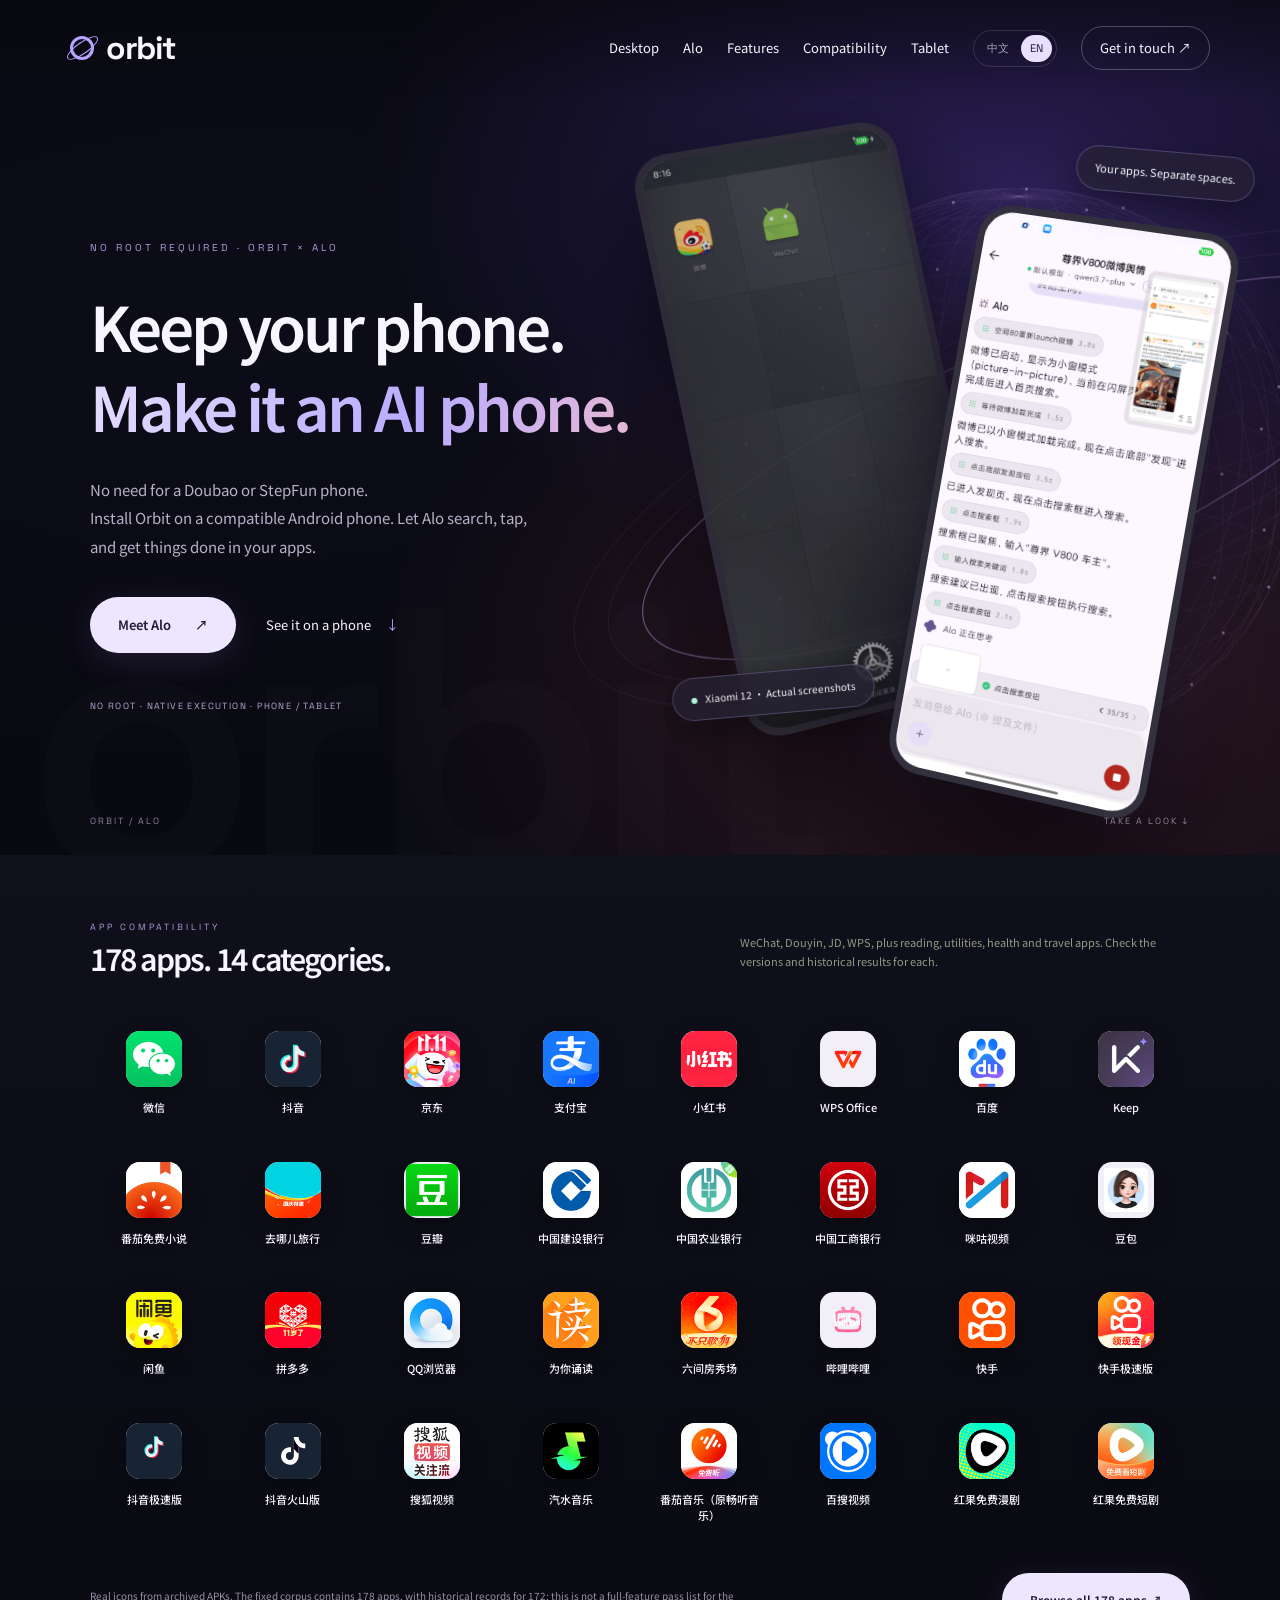
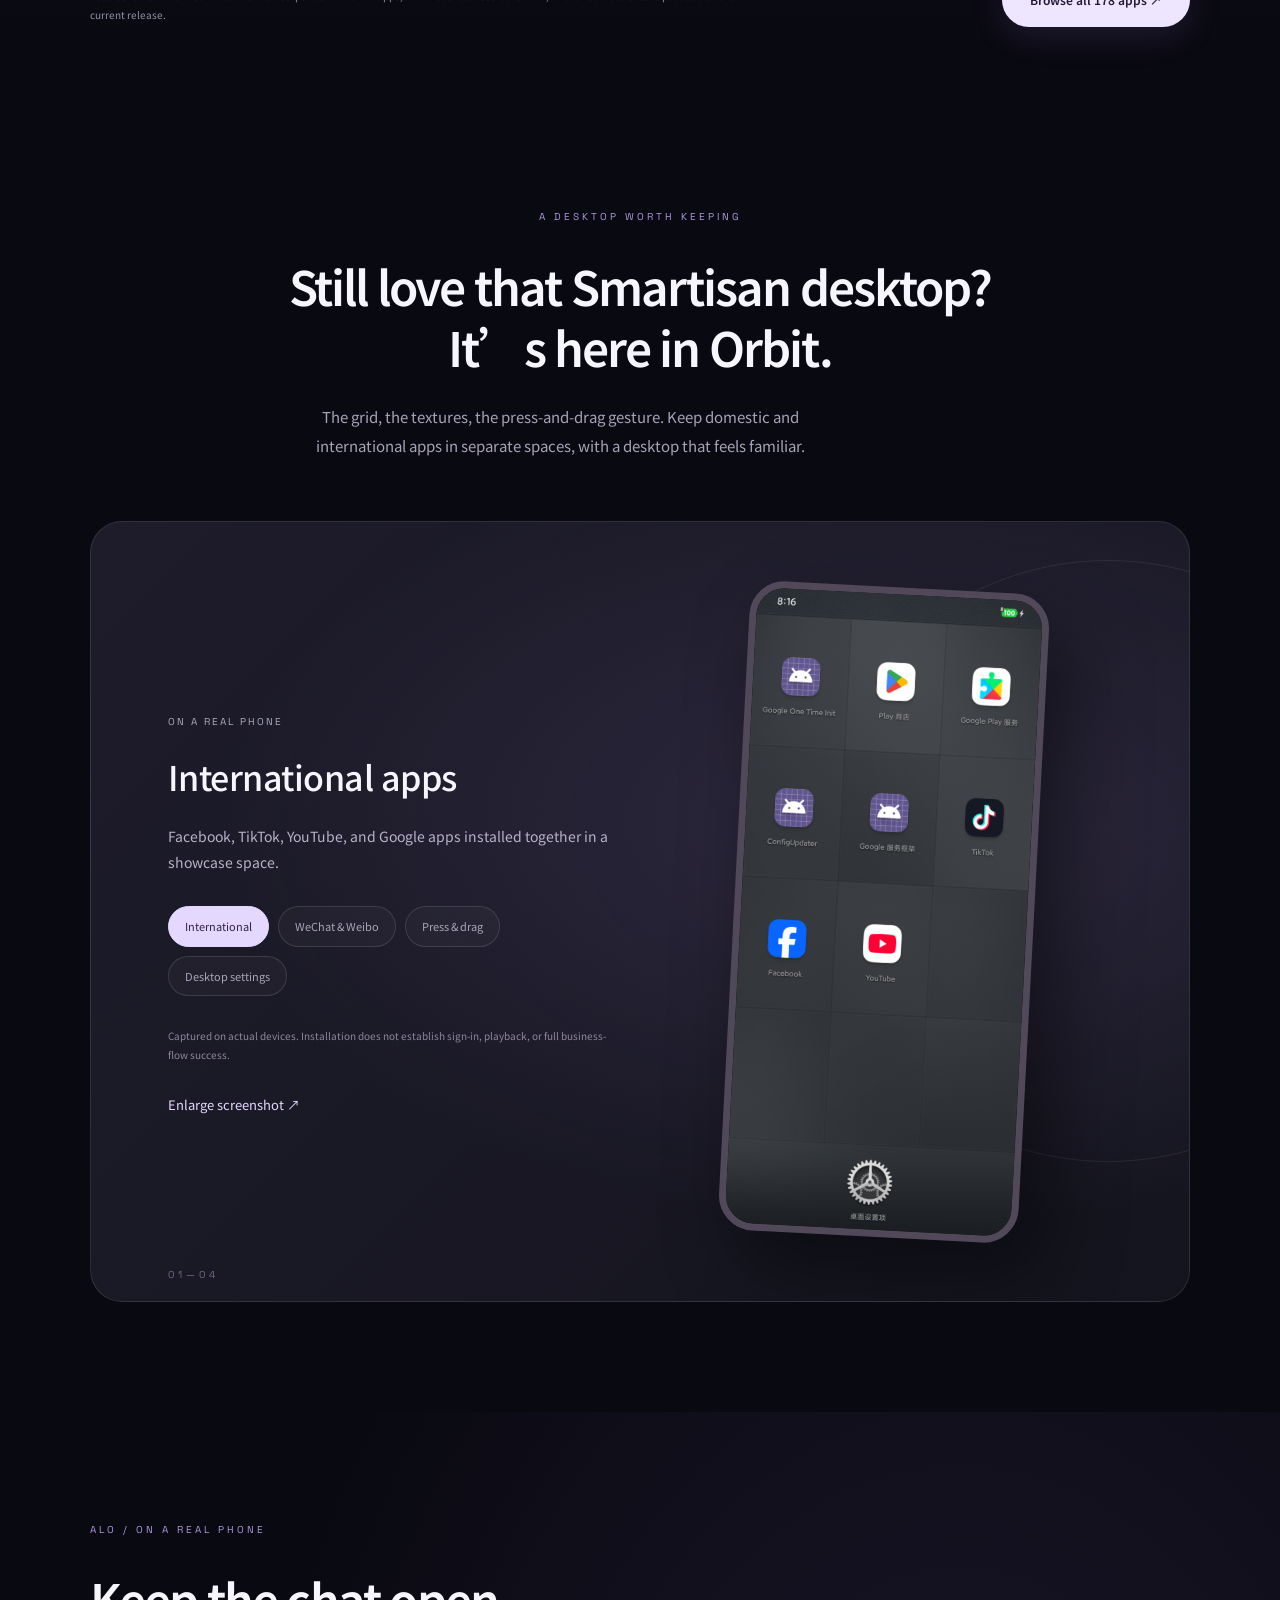
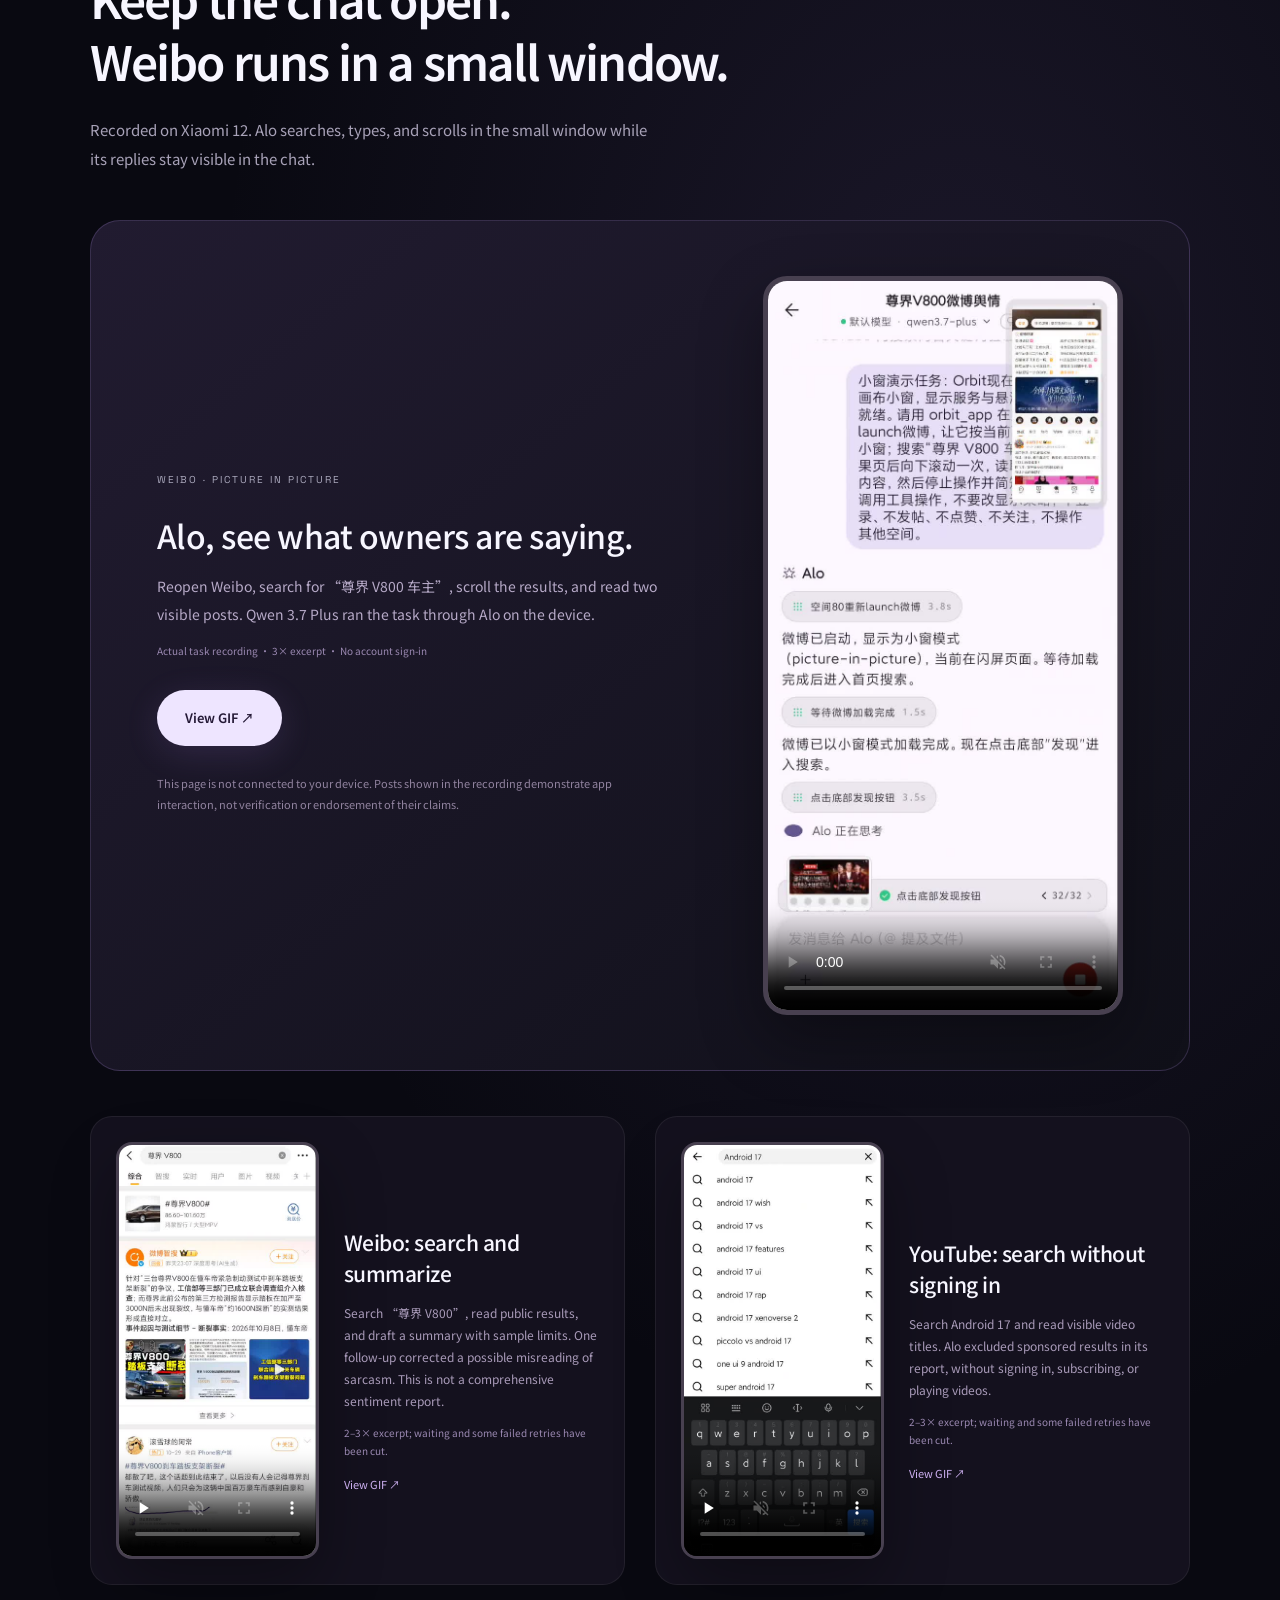
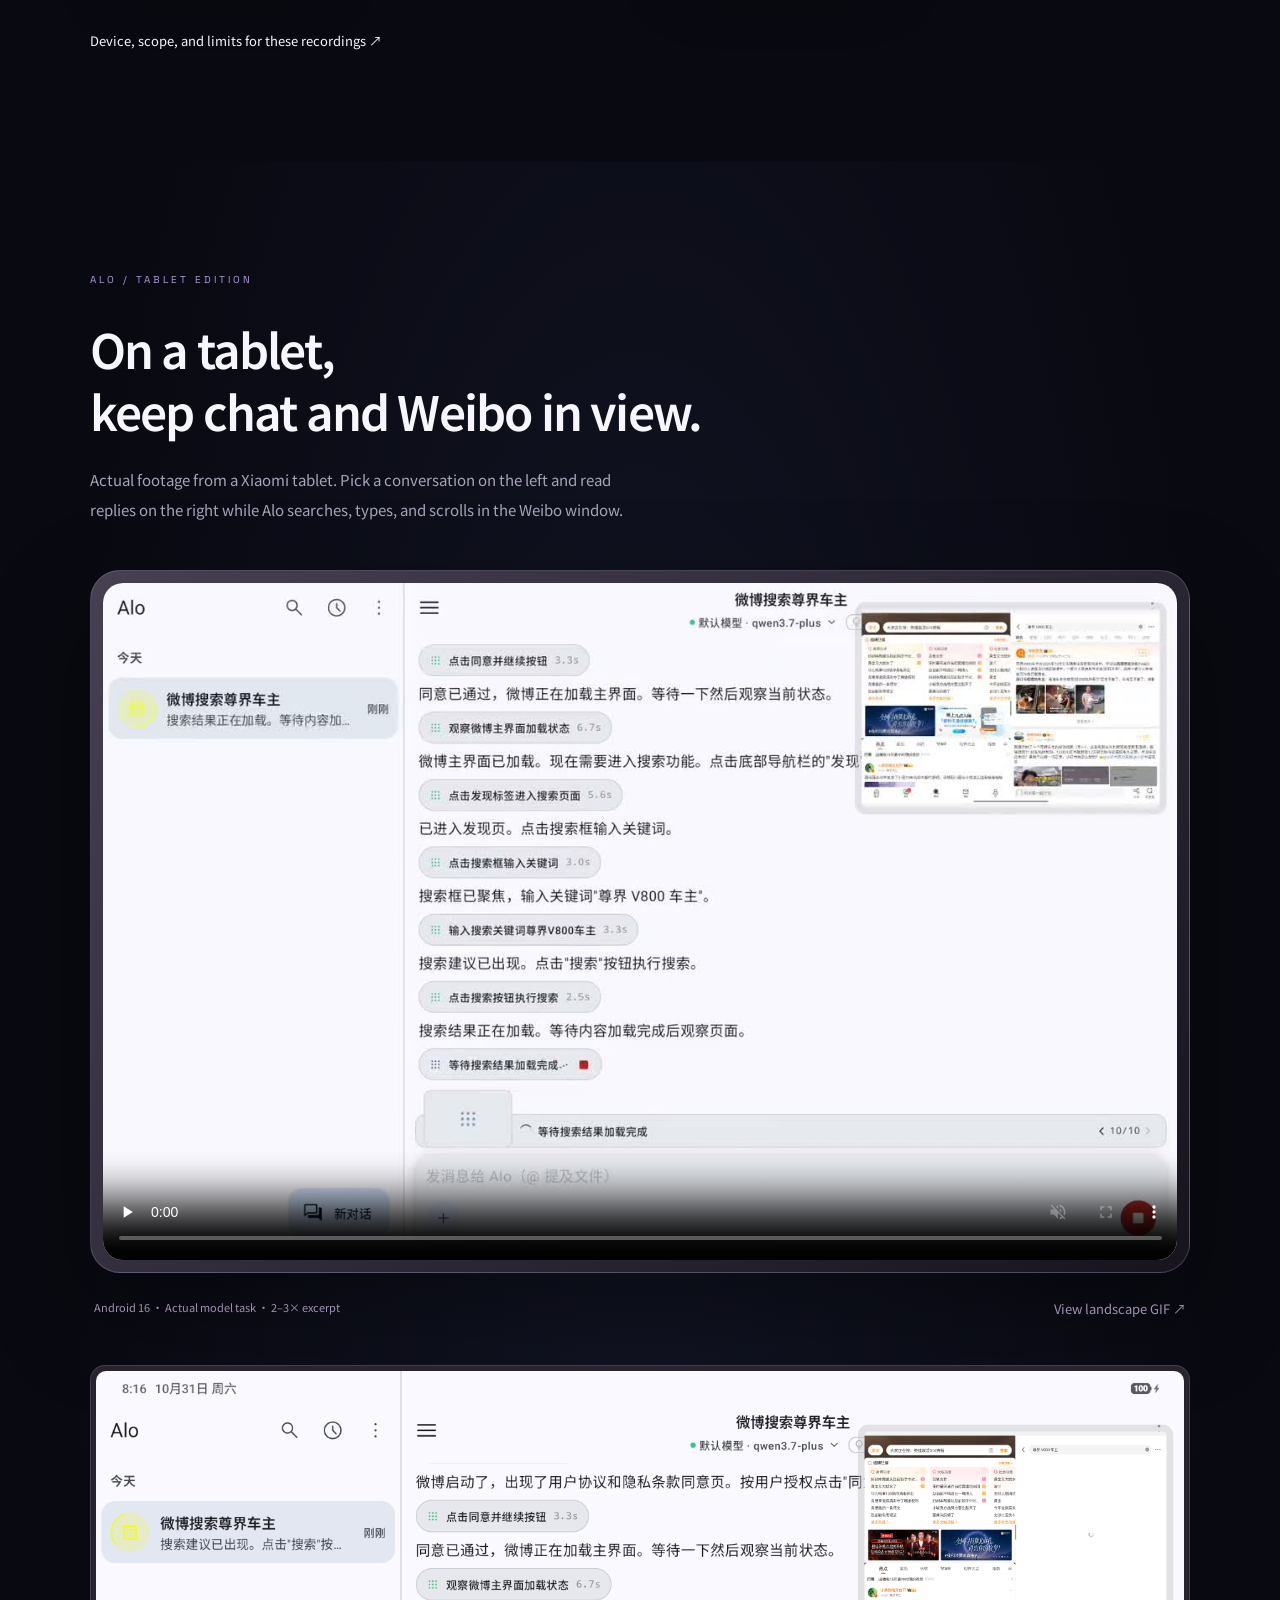
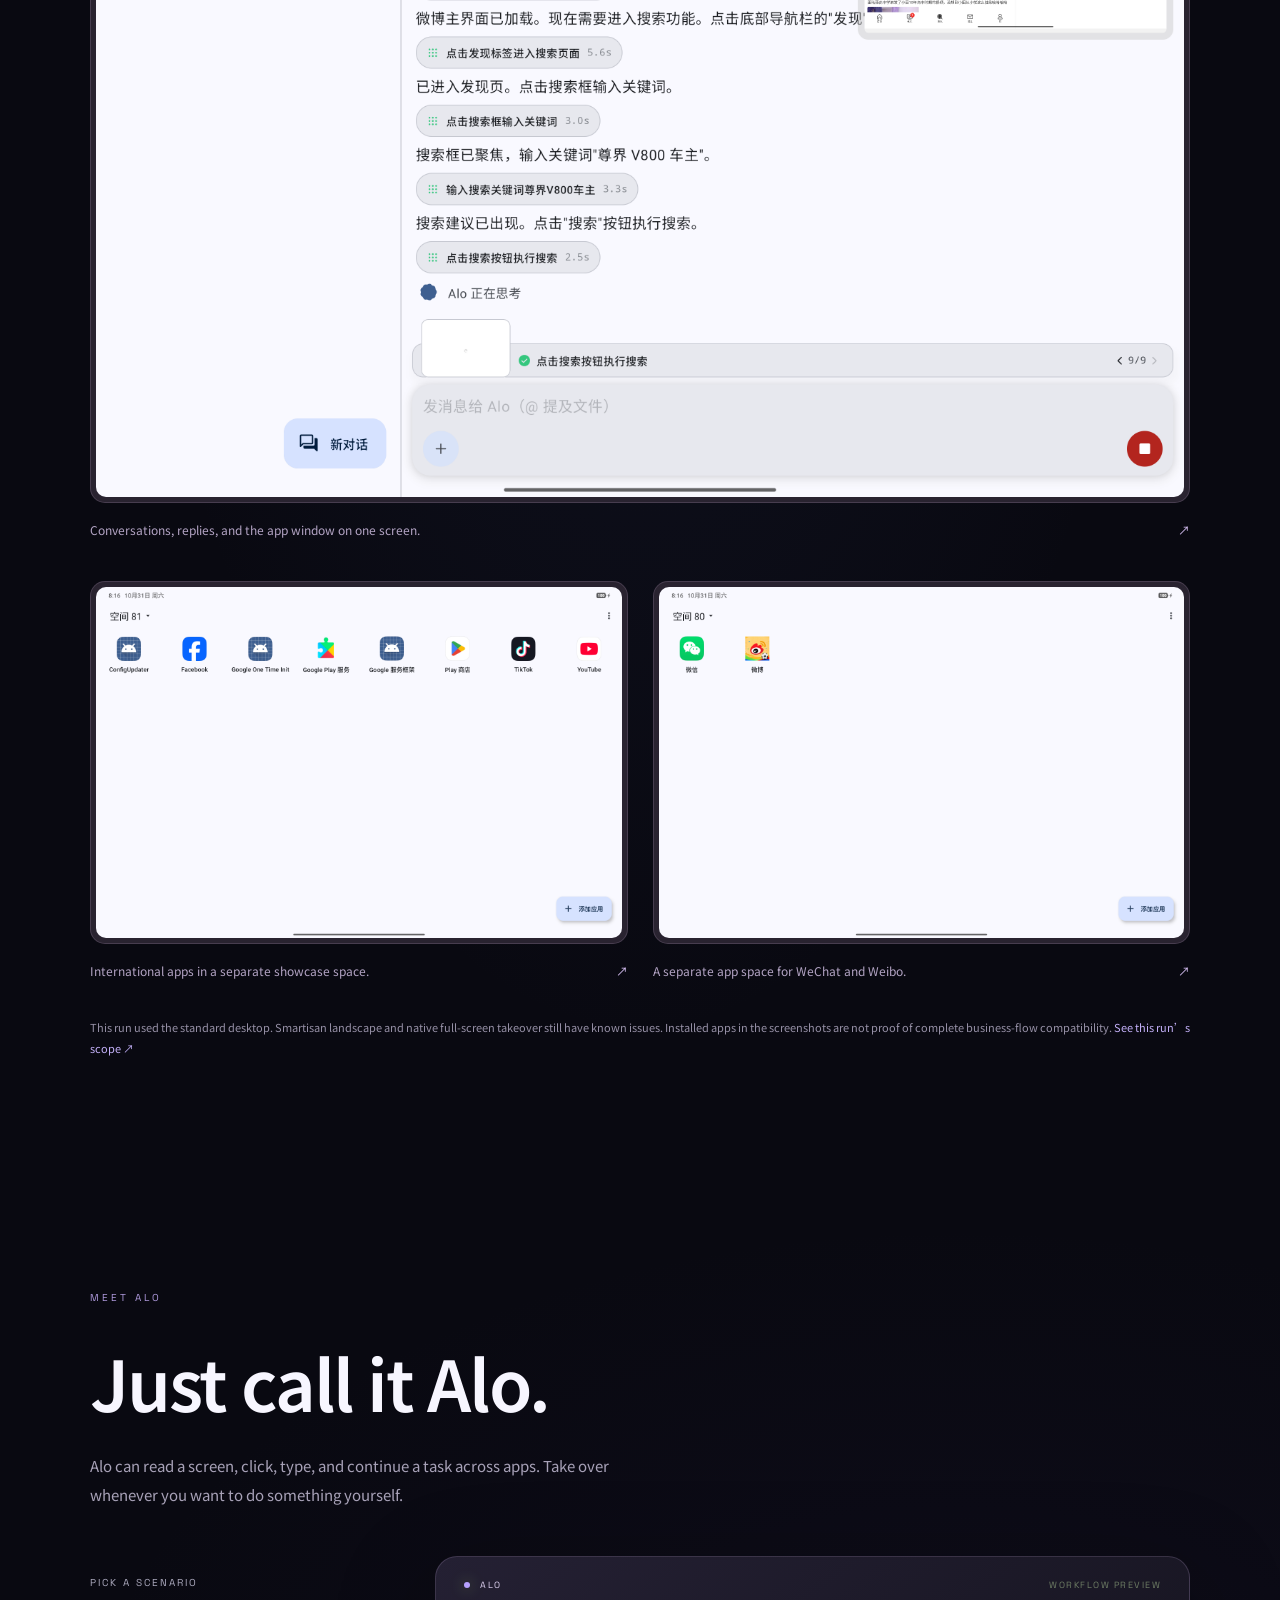
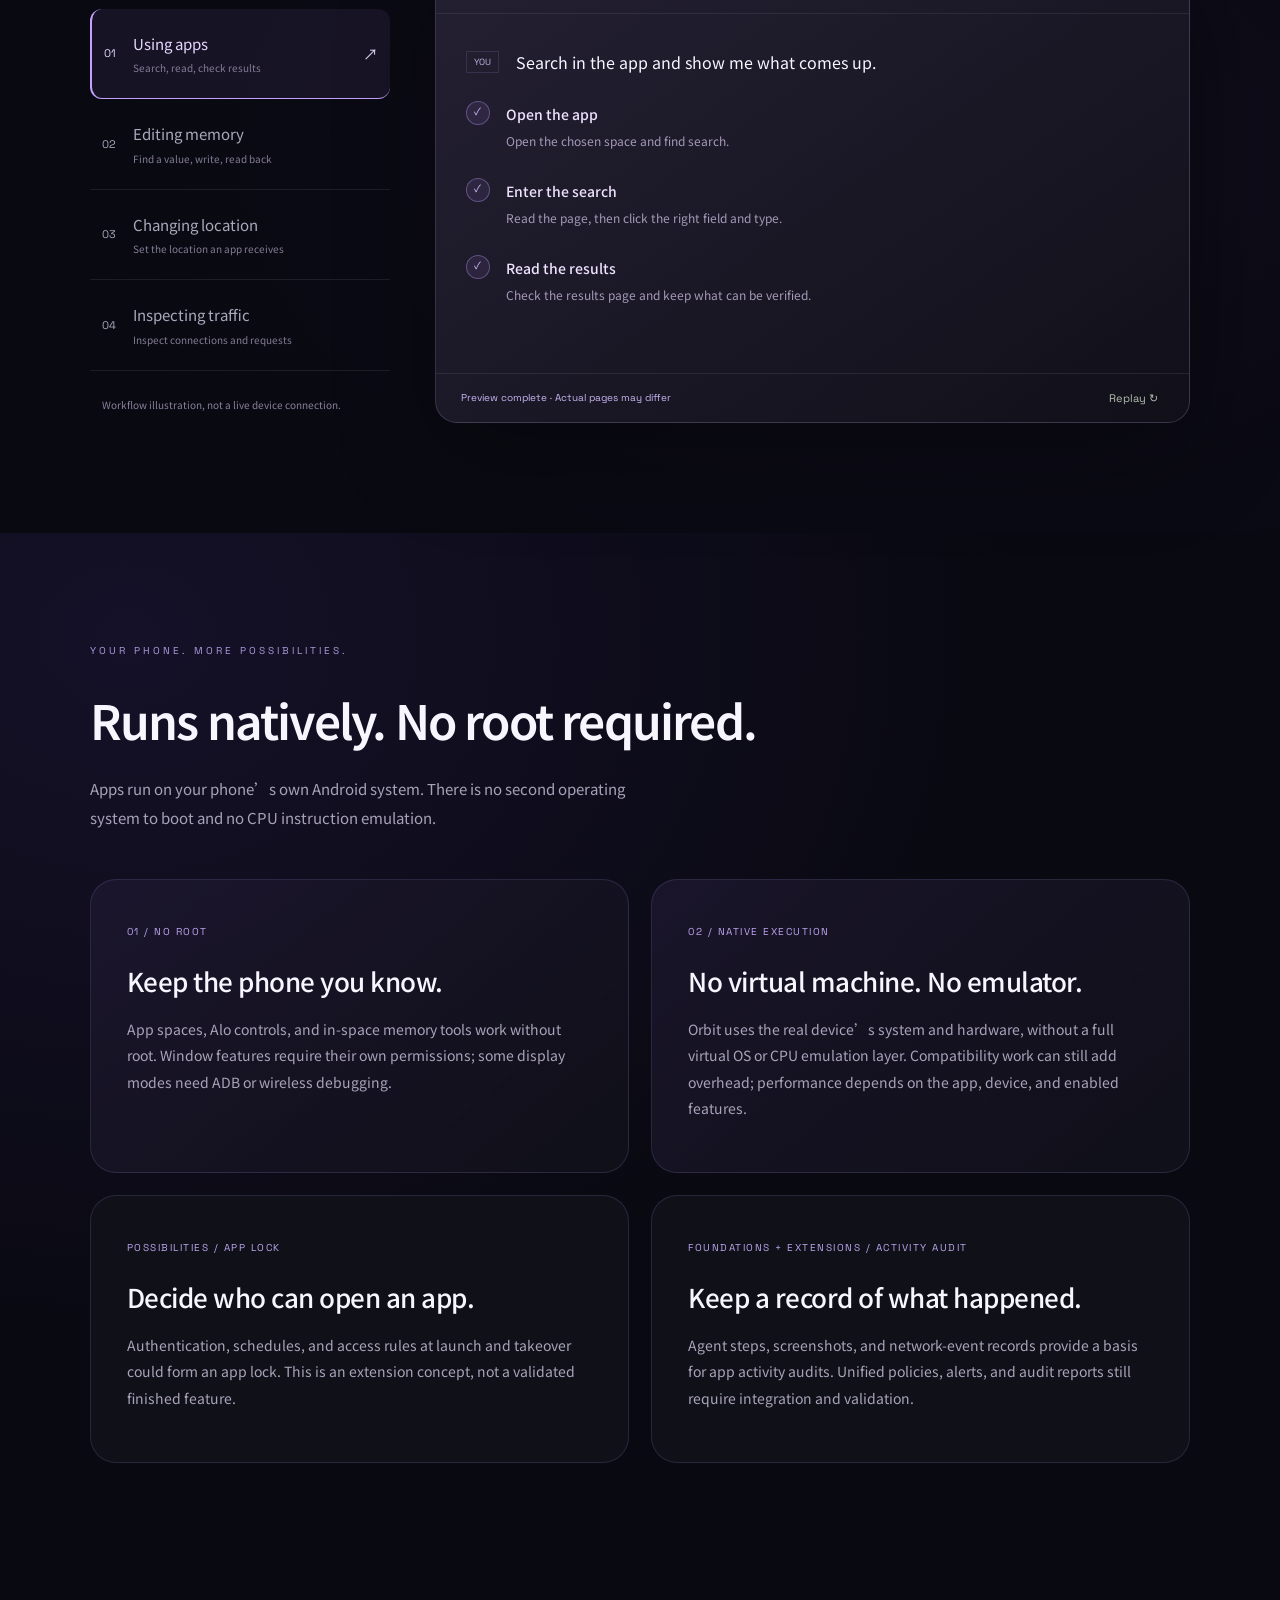
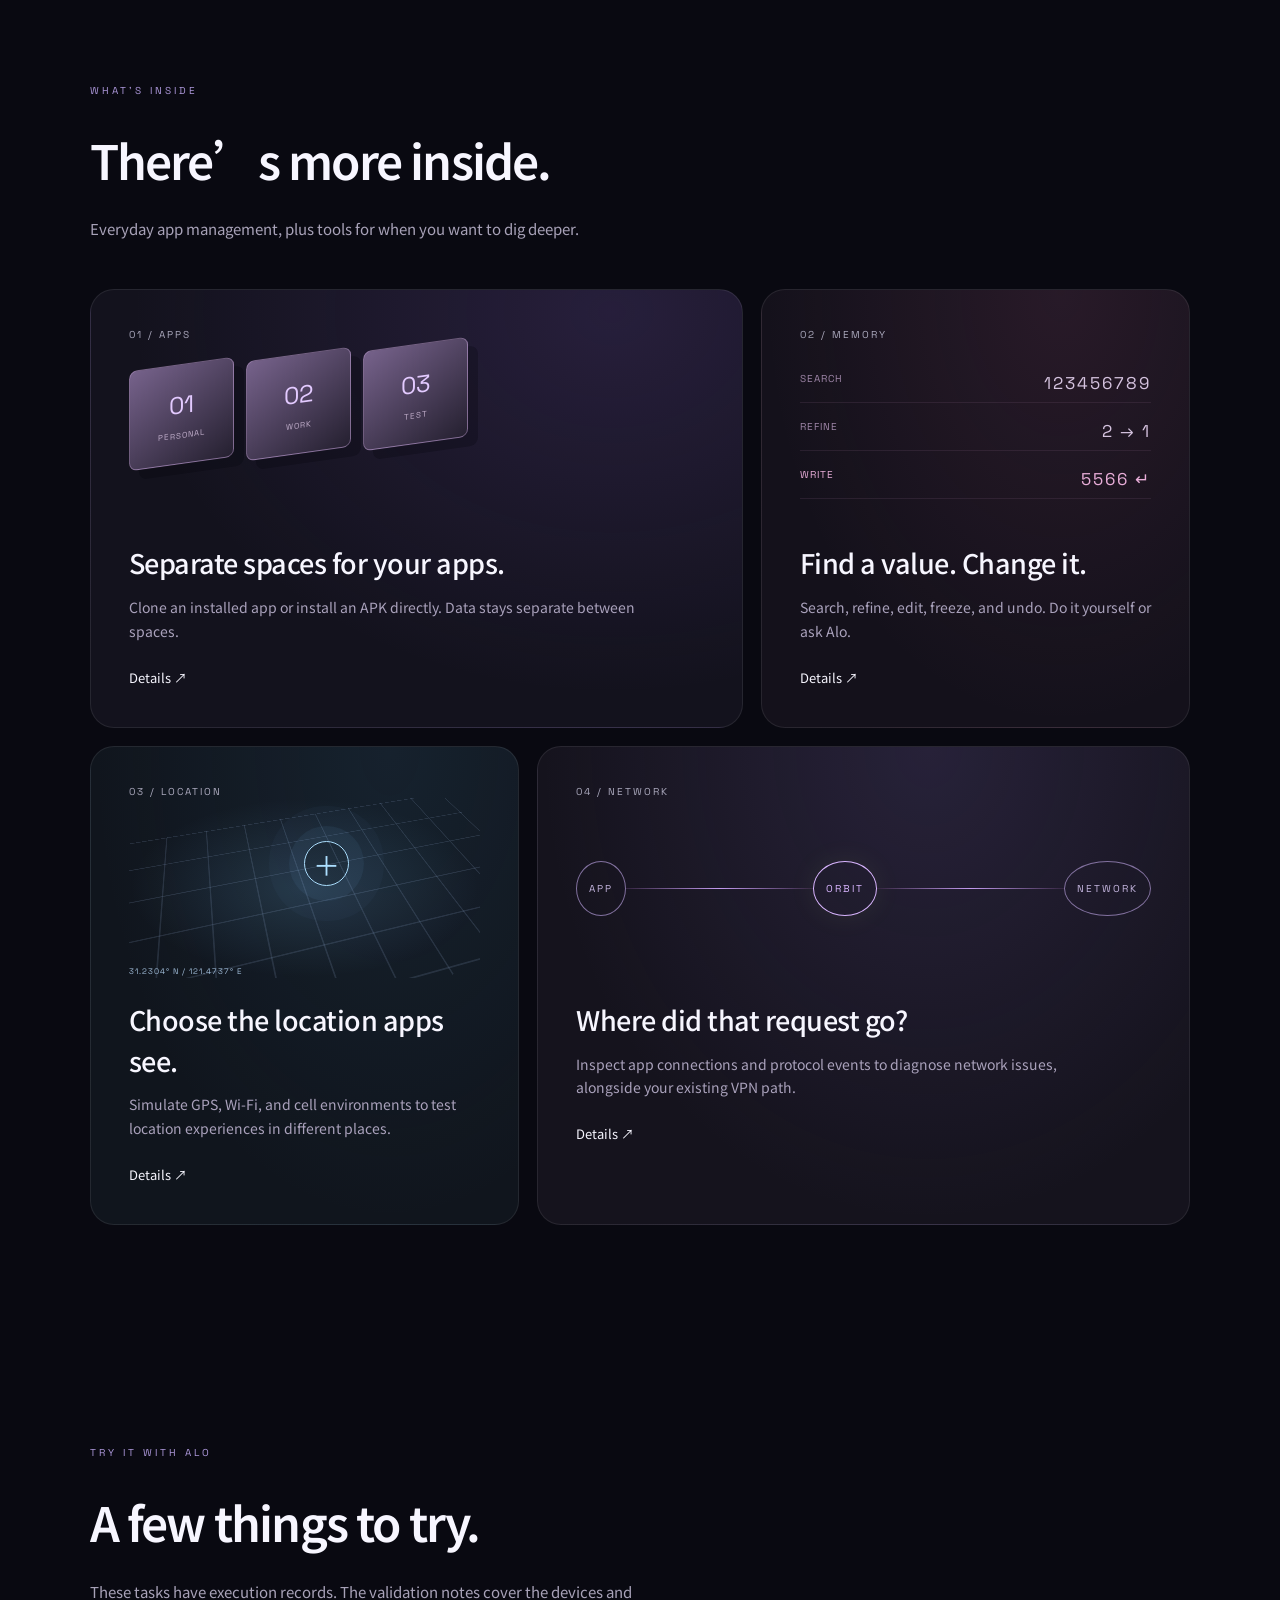
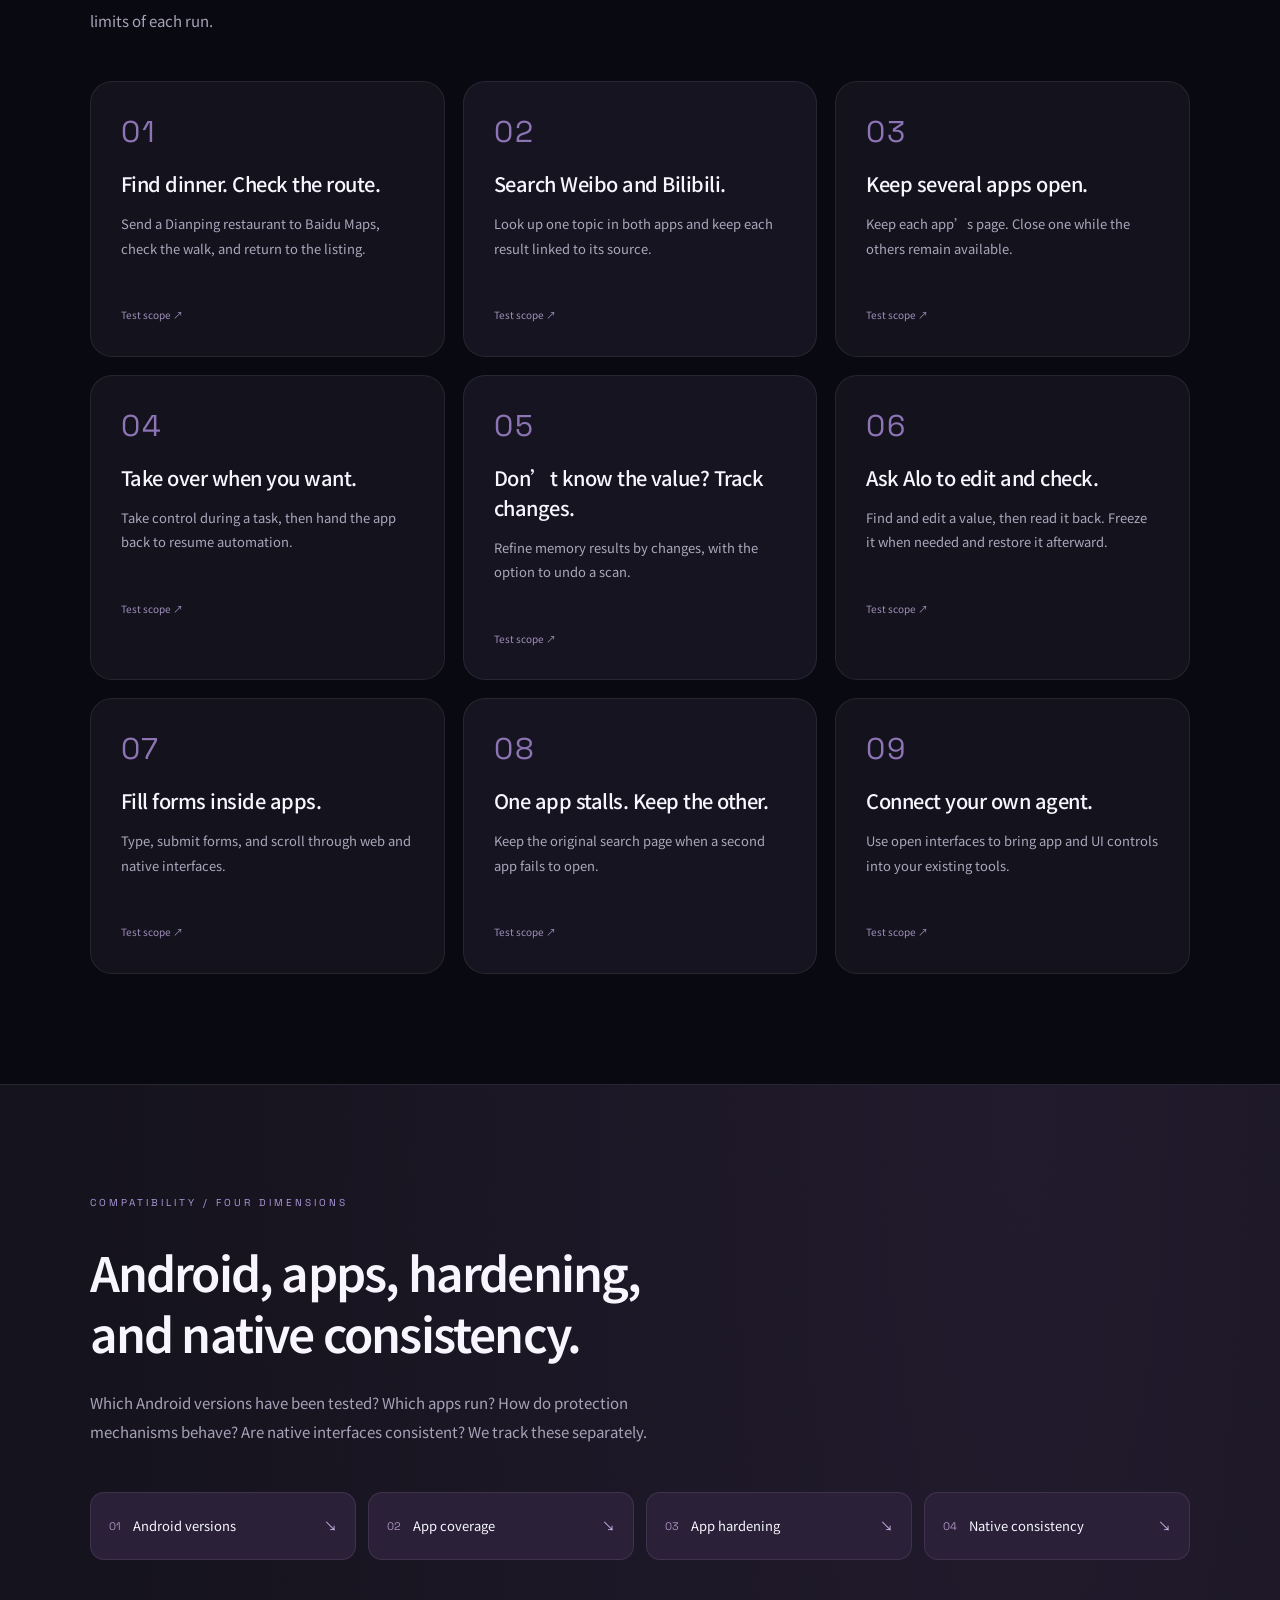
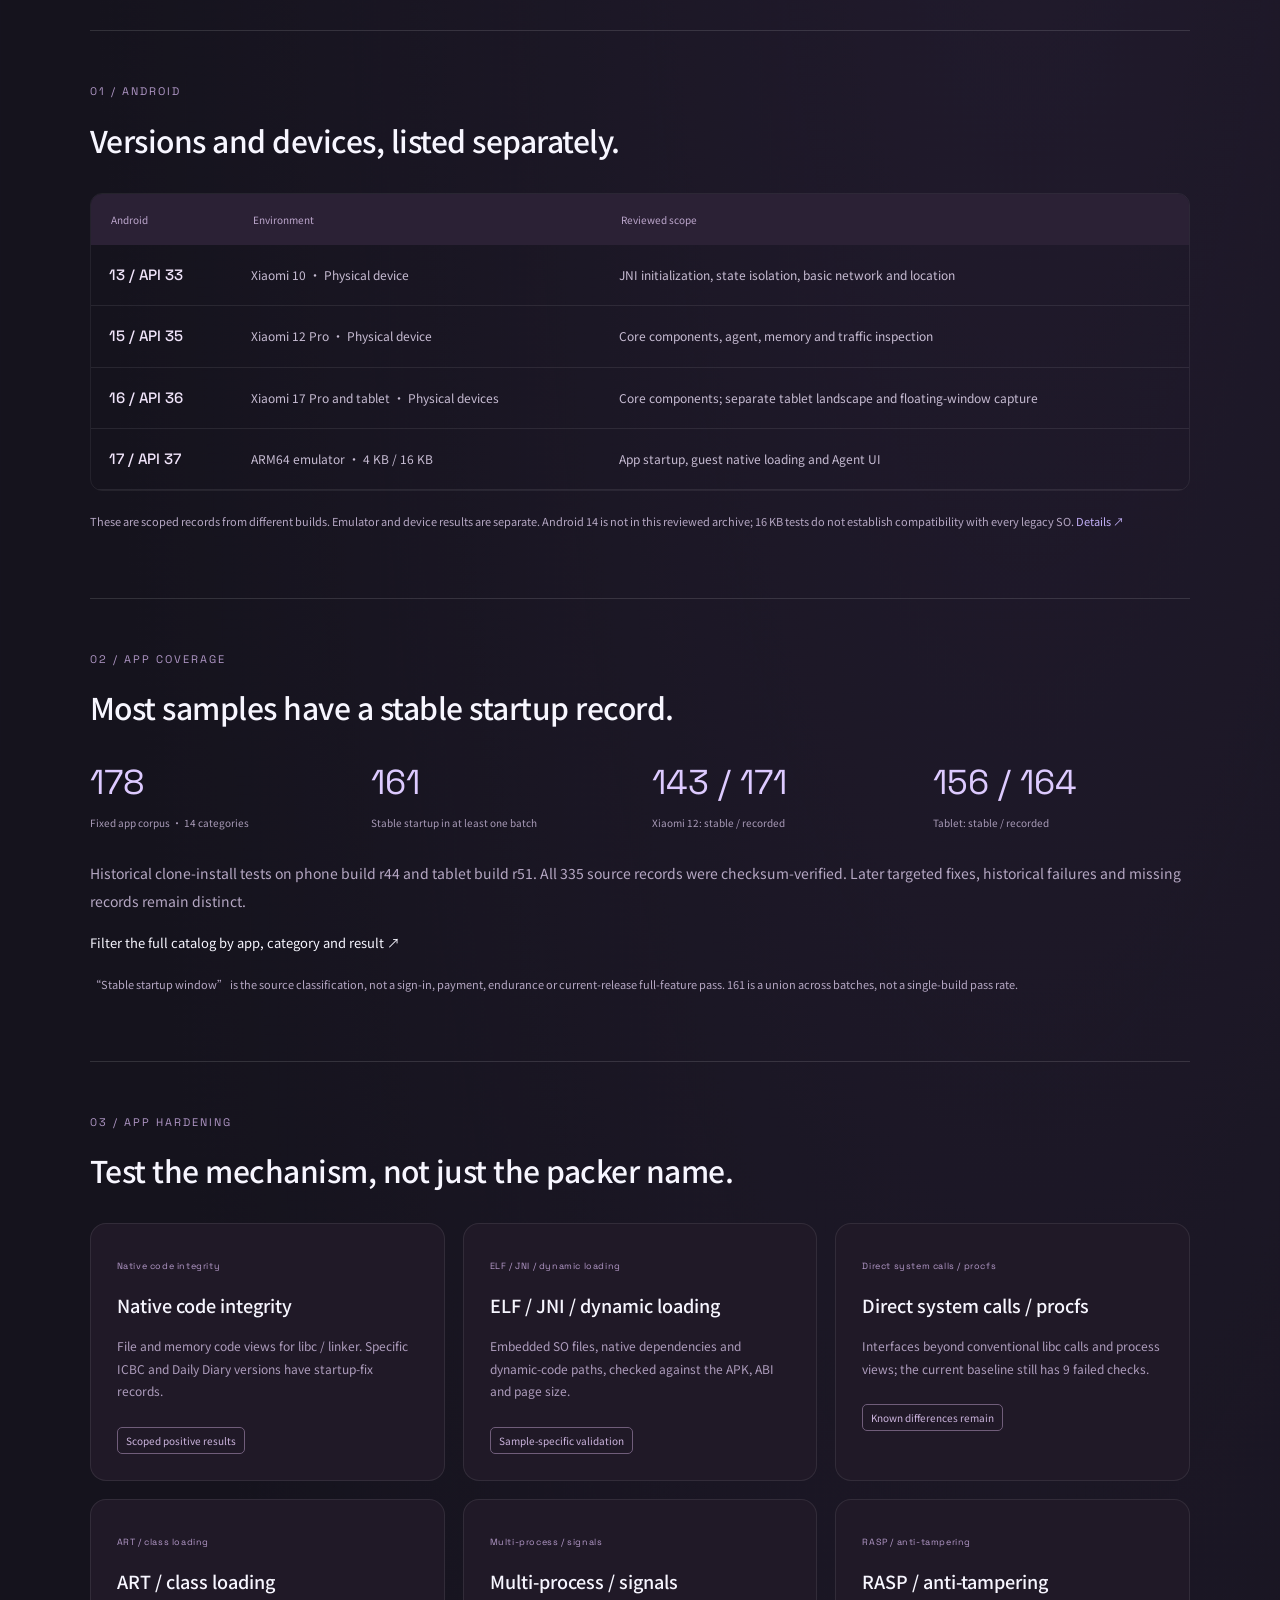
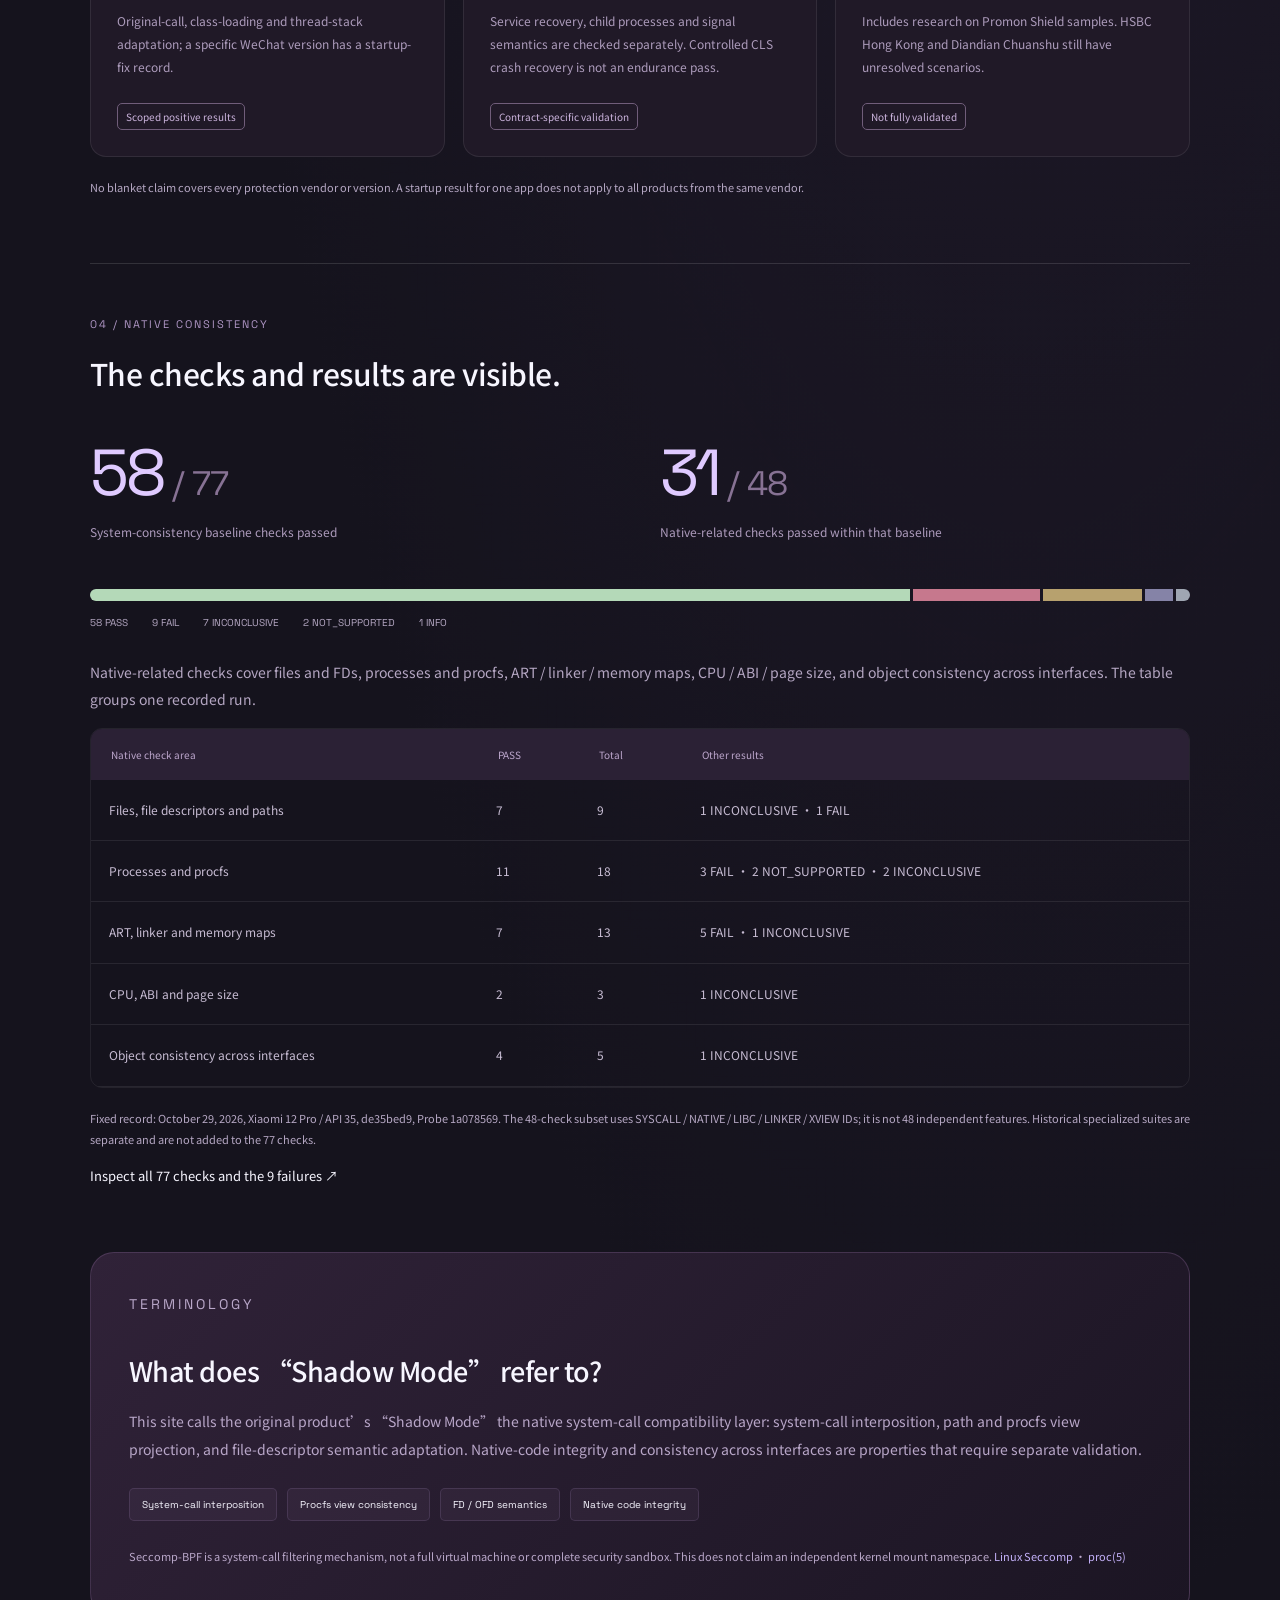
==== commit ce4c46dd: "Present no-root AI phone positioning and native execution" ====
--- a/index.html
+++ b/index.html
@@ -1,6 +1,6 @@
 <!doctype html><html lang="zh-CN"><head><meta charset="utf-8"><meta name="viewport" content="width=device-width,initial-scale=1"><script src="assets/locale.js?v=20261031-compat"></script><title>Orbit 星轨 · 认识你的手机助手阿洛</title><meta name="description" content="在 Orbit 星轨里管理应用，让阿洛帮你搜索、阅读和操作。支持独立应用空间、内存修改、位置模拟与网络检查。"><meta name="theme-color" content="#090911"><meta property="og:title" content="Orbit 星轨 · 认识你的手机助手阿洛"><meta property="og:description" content="在 Orbit 星轨里管理应用，让阿洛帮你搜索、阅读和操作。支持独立应用空间、内存修改、位置模拟与网络检查。"><link rel="alternate" hreflang="zh-CN" href="index.html?lang=zh"><link rel="alternate" hreflang="en" href="index.en.html?lang=en"><link rel="icon" href="assets/favicon.svg"><link rel="stylesheet" href="assets/style.css?v=20261031-compat"><link rel="stylesheet" href="assets/refresh.css?v=20261031-compat"><script defer src="assets/app.js?v=20261031-compat"></script><script defer src="assets/gallery.js?v=20261031-compat"></script><link rel="stylesheet" href="assets/compatibility.css?v=20261031-compat"></head><body><a class="skip" href="#main">跳到正文</a><header><a class="brand" href="#"><span class="logo"></span>orbit<span class="brand-tag">星轨</span></a><nav aria-label="主导航"><a href="#screens">桌面</a><a href="#demos">阿洛</a><a href="#capabilities">功能</a><a href="#compatibility">兼容性</a><a href="#tablet">平板</a><div class="language-switch" aria-label="Language"><a href="index.html?lang=zh" data-language="zh" lang="zh" aria-current="true">中文</a><a href="index.en.html?lang=en" data-language="en" lang="en">EN</a></div><a class="nav-contact" href="mailto:miioflee@gmail.com">联系合作 ↗</a></nav></header><main id="main">
- <section class="hero"><div class="hero-glow" aria-hidden="true"></div><div class="hero-copy"><p class="eyebrow">ORBIT × ALO</p><h1>阿洛，<br><em>帮我操作一下。</em></h1><p class="hero-description">想查点什么、找家餐厅，或在几个 App 之间来回比较？<br> 把任务交给阿洛。你熟悉的应用，在星轨里继续用。</p><div class="actions"><a class="button primary" href="#demos">认识阿洛 <span>↗</span></a><a class="text-link" href="#screens">看看实际界面 <span>↓</span></a></div><div class="hero-foot"><span>ANDROID APPS. YOUR WAY.</span></div></div><div class="hero-stage"><div class="hero-art" aria-hidden="true"><canvas id="orbit-canvas"></canvas></div><div class="device device-back"><img class="" src="assets/screens/china-desktop.png" alt="小米12上安装微信和微博的星轨桌面" loading="eager" decoding="async" width="1440" height="3200"></div><div class="device device-front"><img class="" src="assets/screens/alo-pip.png" alt="Alo聊天页与微博小窗同时运行的实际画面" loading="eager" decoding="async" width="1440" height="3200"></div><span class="floating-label label-one">你的应用，分开管理。</span><span class="floating-label label-two"><i></i>小米 12 · 实际截图</span></div><div class="hero-bottom"><span>ORBIT / ALO</span><span>往下看看 ↓</span></div></section>
+ <section class="hero"><div class="hero-glow" aria-hidden="true"></div><div class="hero-copy"><p class="eyebrow">免 ROOT · ORBIT × ALO</p><h1>不必换手机。<br><em>也能是 AI 手机。</em></h1><p class="hero-description">不必换豆包手机，也不必换阶跃手机。<br> 在兼容的 Android 手机上装好星轨，让阿洛帮你查、帮你点、帮你办。</p><div class="actions"><a class="button primary" href="#demos">认识阿洛 <span>↗</span></a><a class="text-link" href="#screens">看看实际界面 <span>↓</span></a></div><div class="hero-foot"><span>免 Root · 原生执行 · 手机 / 平板</span></div></div><div class="hero-stage"><div class="hero-art" aria-hidden="true"><canvas id="orbit-canvas"></canvas></div><div class="device device-back"><img class="" src="assets/screens/china-desktop.png" alt="小米12上安装微信和微博的星轨桌面" loading="eager" decoding="async" width="1440" height="3200"></div><div class="device device-front"><img class="" src="assets/screens/alo-pip.png" alt="Alo聊天页与微博小窗同时运行的实际画面" loading="eager" decoding="async" width="1440" height="3200"></div><span class="floating-label label-one">你的应用，分开管理。</span><span class="floating-label label-two"><i></i>小米 12 · 实际截图</span></div><div class="hero-bottom"><span>ORBIT / ALO</span><span>往下看看 ↓</span></div></section>
  <section class="app-showcase"><div class="app-showcase-top"><div><p class="eyebrow">APP COMPATIBILITY</p><h2>178 款应用，14 个类别。</h2></div><p>微信、抖音、京东、WPS，还有阅读、工具、医疗和出行应用。逐项查看版本和历史结果。</p></div><div class="app-list real-icons"><a class="app-tile" href="compatibility.html#app-com.tencent.mm"><img class="app-icon" src="assets/icons/com.tencent.mm.png" width="64" height="64" loading="lazy" alt=""><strong>微信</strong></a><a class="app-tile" href="compatibility.html#app-com.ss.android.ugc.aweme"><img class="app-icon" src="assets/icons/com.ss.android.ugc.aweme.svg" width="64" height="64" loading="lazy" alt=""><strong>抖音</strong></a><a class="app-tile" href="compatibility.html#app-com.jingdong.app.mall"><img class="app-icon" src="assets/icons/com.jingdong.app.mall.png" width="64" height="64" loading="lazy" alt=""><strong>京东</strong></a><a class="app-tile" href="compatibility.html#app-com.eg.android.AlipayGphone"><img class="app-icon" src="assets/icons/com.eg.android.AlipayGphone.png" width="64" height="64" loading="lazy" alt=""><strong>支付宝</strong></a><a class="app-tile" href="compatibility.html#app-com.xingin.xhs"><img class="app-icon" src="assets/icons/com.xingin.xhs.png" width="64" height="64" loading="lazy" alt=""><strong>小红书</strong></a><a class="app-tile" href="compatibility.html#app-cn.wps.moffice_eng"><img class="app-icon" src="assets/icons/cn.wps.moffice_eng.png" width="64" height="64" loading="lazy" alt=""><strong>WPS Office</strong></a><a class="app-tile" href="compatibility.html#app-com.baidu.searchbox"><img class="app-icon" src="assets/icons/com.baidu.searchbox.png" width="64" height="64" loading="lazy" alt=""><strong>百度</strong></a><a class="app-tile" href="compatibility.html#app-com.gotokeep.keep"><img class="app-icon" src="assets/icons/com.gotokeep.keep.png" width="64" height="64" loading="lazy" alt=""><strong>Keep</strong></a><a class="app-tile" href="compatibility.html#app-com.dragon.read"><img class="app-icon" src="assets/icons/com.dragon.read.png" width="64" height="64" loading="lazy" alt=""><strong>番茄免费小说</strong></a><a class="app-tile" href="compatibility.html#app-com.Qunar"><img class="app-icon" src="assets/icons/com.Qunar.png" width="64" height="64" loading="lazy" alt=""><strong>去哪儿旅行</strong></a><a class="app-tile" href="compatibility.html#app-com.douban.frodo"><img class="app-icon" src="assets/icons/com.douban.frodo.png" width="64" height="64" loading="lazy" alt=""><strong>豆瓣</strong></a><a class="app-tile" href="compatibility.html#app-com.chinamworld.main"><img class="app-icon" src="assets/icons/com.chinamworld.main.png" width="64" height="64" loading="lazy" alt=""><strong>中国建设银行</strong></a><a class="app-tile" href="compatibility.html#app-com.android.bankabc"><img class="app-icon" src="assets/icons/com.android.bankabc.png" width="64" height="64" loading="lazy" alt=""><strong>中国农业银行</strong></a><a class="app-tile" href="compatibility.html#app-com.icbc"><img class="app-icon" src="assets/icons/com.icbc.png" width="64" height="64" loading="lazy" alt=""><strong>中国工商银行</strong></a><a class="app-tile" href="compatibility.html#app-com.cmcc.cmvideo"><img class="app-icon" src="assets/icons/com.cmcc.cmvideo.png" width="64" height="64" loading="lazy" alt=""><strong>咪咕视频</strong></a><a class="app-tile" href="compatibility.html#app-com.larus.nova"><img class="app-icon" src="assets/icons/com.larus.nova.png" width="64" height="64" loading="lazy" alt=""><strong>豆包</strong></a><a class="app-tile" href="compatibility.html#app-com.taobao.idlefish"><img class="app-icon" src="assets/icons/com.taobao.idlefish.png" width="64" height="64" loading="lazy" alt=""><strong>闲鱼</strong></a><a class="app-tile" href="compatibility.html#app-com.xunmeng.pinduoduo"><img class="app-icon" src="assets/icons/com.xunmeng.pinduoduo.png" width="64" height="64" loading="lazy" alt=""><strong>拼多多</strong></a><a class="app-tile" href="compatibility.html#app-com.tencent.mtt"><img class="app-icon" src="assets/icons/com.tencent.mtt.png" width="64" height="64" loading="lazy" alt=""><strong>QQ浏览器</strong></a><a class="app-tile" href="compatibility.html#app-com.ss.readpoem"><img class="app-icon" src="assets/icons/com.ss.readpoem.png" width="64" height="64" loading="lazy" alt=""><strong>为你诵读</strong></a><a class="app-tile" href="compatibility.html#app-com.tencent.tmgp.sixrooms"><img class="app-icon" src="assets/icons/com.tencent.tmgp.sixrooms.png" width="64" height="64" loading="lazy" alt=""><strong>六间房秀场</strong></a><a class="app-tile" href="compatibility.html#app-tv.danmaku.bili"><img class="app-icon" src="assets/icons/tv.danmaku.bili.png" width="64" height="64" loading="lazy" alt=""><strong>哔哩哔哩</strong></a><a class="app-tile" href="compatibility.html#app-com.smile.gifmaker"><img class="app-icon" src="assets/icons/com.smile.gifmaker.png" width="64" height="64" loading="lazy" alt=""><strong>快手</strong></a><a class="app-tile" href="compatibility.html#app-com.kuaishou.nebula"><img class="app-icon" src="assets/icons/com.kuaishou.nebula.png" width="64" height="64" loading="lazy" alt=""><strong>快手极速版</strong></a><a class="app-tile" href="compatibility.html#app-com.ss.android.ugc.aweme.lite"><img class="app-icon" src="assets/icons/com.ss.android.ugc.aweme.lite.svg" width="64" height="64" loading="lazy" alt=""><strong>抖音极速版</strong></a><a class="app-tile" href="compatibility.html#app-com.ss.android.ugc.live"><img class="app-icon" src="assets/icons/com.ss.android.ugc.live.svg" width="64" height="64" loading="lazy" alt=""><strong>抖音火山版</strong></a><a class="app-tile" href="compatibility.html#app-com.sohu.sohuvideo"><img class="app-icon" src="assets/icons/com.sohu.sohuvideo.png" width="64" height="64" loading="lazy" alt=""><strong>搜狐视频</strong></a><a class="app-tile" href="compatibility.html#app-com.luna.music"><img class="app-icon" src="assets/icons/com.luna.music.png" width="64" height="64" loading="lazy" alt=""><strong>汽水音乐</strong></a><a class="app-tile" href="compatibility.html#app-com.xs.fm.lite"><img class="app-icon" src="assets/icons/com.xs.fm.lite.png" width="64" height="64" loading="lazy" alt=""><strong>番茄音乐（原畅听音乐）</strong></a><a class="app-tile" href="compatibility.html#app-com.baidu.video"><img class="app-icon" src="assets/icons/com.baidu.video.png" width="64" height="64" loading="lazy" alt=""><strong>百搜视频</strong></a><a class="app-tile" href="compatibility.html#app-com.kylin.read"><img class="app-icon" src="assets/icons/com.kylin.read.png" width="64" height="64" loading="lazy" alt=""><strong>红果免费漫剧</strong></a><a class="app-tile" href="compatibility.html#app-com.phoenix.read"><img class="app-icon" src="assets/icons/com.phoenix.read.png" width="64" height="64" loading="lazy" alt=""><strong>红果免费短剧</strong></a></div><div class="catalog-teaser-foot"><p class="matrix-note">真实图标取自归档 APK。178 款为固定样本，其中 172 款有历史记录；不表示当前版本全部功能通过。</p><a class="button primary" href="compatibility.html#app-catalog">浏览全部 178 款 ↗</a></div></section><section class="section screenshot-section" id="screens"><div class="section-heading"><p class="eyebrow">A DESKTOP WORTH KEEPING</p><h2>喜欢锤子桌面？<br>在星轨里也能用。</h2><p>熟悉的宫格、纹理和长按拖动。国内外应用可以放进不同空间，桌面按自己的习惯来。</p></div><div class="screen-stage"><div class="screen-copy"><span class="mini-label">ON A REAL PHONE</span><h3 id="shot-title">海外应用桌面</h3><p id="shot-description">Facebook、TikTok、YouTube 与 Google 应用已安装在同一个展示空间。</p><div class="shot-tabs" role="group" aria-label="切换截图">
  <button class="active" data-shot="overseas" aria-pressed="true">海外应用</button><button data-shot="china" aria-pressed="false">微信与微博</button><button data-shot="drag" aria-pressed="false">长按拖动</button><button data-shot="settings" aria-pressed="false">桌面设置</button></div><p class="shot-note">截图来自实际设备。已安装不代表登录、播放或全部业务通过。</p><button class="text-link image-zoom" data-zoom-target="main-shot">放大截图 ↗</button></div><div class="showcase-phone"><img id="main-shot" src="assets/screens/overseas-desktop.png" width="1440" height="3200" loading="lazy" alt="海外应用桌面实拍"></div><div class="screen-number" aria-hidden="true">01—04</div></div></section>
  <section class="section real-demos" id="demos"><div class="section-heading"><p class="eyebrow">ALO / ON A REAL PHONE</p><h2>聊天不用关，<br>微博开小窗。</h2><p>这是小米 12 上的实际操作。阿洛在小窗里搜索、输入和翻页，你能同时看到应用画面和它的回复。</p></div><div class="demo-feature"><div class="demo-feature-copy"><span class="mini-label">WEIBO · PICTURE IN PICTURE</span><h3>阿洛，查查车主怎么说。</h3><p>重新打开微博，搜索“尊界 V800 车主”，滚动结果并读取两条可见内容。这段操作由设备上的 Qwen 3.7 Plus 完成。</p><p class="media-note">真实任务录屏 · 3 倍速节选 · 未登录账号</p><a class="button primary" href="assets/media/alo-weibo-pip.gif" target="_blank" rel="noopener">查看 GIF ↗</a><p class="shot-note">网页没有连接你的设备。视频里的帖子仅用于演示操作，不代表对其说法的核实或认可。</p></div><video class="demo-video" controls muted playsinline preload="metadata" poster="assets/media/alo-weibo-pip-poster.jpg" aria-label="阿洛操作微博小窗的真实录屏"><source src="assets/media/alo-weibo-pip.mp4" type="video/mp4">请下载视频查看。</video></div><div class="demo-secondary"><article class="demo-secondary-card"><video class="demo-video" controls muted playsinline preload="none" poster="assets/media/alo-weibo-poster.jpg" aria-label="微博：搜索后整理摘要"><source src="assets/media/alo-weibo.mp4" type="video/mp4"></video><div><h3>微博：搜索后整理摘要</h3><p>搜索“尊界 V800”，浏览公开结果，再生成带样本限制的摘要。经一次提示修订了可能误读的反讽；这不是完整舆情报告。</p><p class="media-note">2–3 倍速节选，等待与部分错误重试已裁去。</p><a class="text-link" href="assets/media/alo-weibo.gif" target="_blank" rel="noopener">查看 GIF ↗</a></div></article><article class="demo-secondary-card"><video class="demo-video" controls muted playsinline preload="none" poster="assets/media/alo-youtube-poster.jpg" aria-label="YouTube：游客搜索"><source src="assets/media/alo-youtube.mp4" type="video/mp4"></video><div><h3>YouTube：游客搜索</h3><p>搜索 Android 17，读取可见视频标题。阿洛在汇报中排除了赞助广告，没有登录、订阅或播放视频。</p><p class="media-note">2–3 倍速节选，等待与部分错误重试已裁去。</p><a class="text-link" href="assets/media/alo-youtube.gif" target="_blank" rel="noopener">查看 GIF ↗</a></div></article></div><a class="text-link evidence-link" href="evidence.html#recordings">本轮录屏的设备、范围与限制 ↗</a></section><section class="section tablet-demo" id="tablet"><div class="section-heading"><p class="eyebrow">ALO / TABLET EDITION</p><h2>平板横屏，<br>聊天和微博一起看。</h2><p>小米平板上的实际画面：左边选会话，右边看回复。阿洛在微博小窗里完成搜索、输入和滚动，不用反复切回聊天页。</p></div><div class="tablet-video-frame"><video controls muted playsinline preload="none" poster="assets/media/alo-tablet-poster.jpg" aria-label="小米平板横屏阿洛小窗操作录屏"><source src="assets/media/alo-tablet.mp4" type="video/mp4"></video></div><div class="tablet-caption"><span>Android 16 · 真实模型任务 · 2–3 倍速节选</span><a class="text-link" href="assets/media/alo-tablet.gif" target="_blank" rel="noopener">查看横屏 GIF ↗</a></div><div class="tablet-shots"><figure><button class="tablet-shot-button" data-zoom-src="assets/screens/tablet-alo.png" aria-label="放大平板截图"><img src="assets/screens/tablet-alo.png" alt="会话列表、回复和应用小窗，同屏显示。" loading="lazy" width="3048" height="2032"></button><figcaption>会话列表、回复和应用小窗，同屏显示。 <span>↗</span></figcaption></figure><figure><button class="tablet-shot-button" data-zoom-src="assets/screens/tablet-apps.png" aria-label="放大平板截图"><img src="assets/screens/tablet-apps.png" alt="海外应用单独放在一个展示空间。" loading="lazy" width="3048" height="2032"></button><figcaption>海外应用单独放在一个展示空间。 <span>↗</span></figcaption></figure><figure><button class="tablet-shot-button" data-zoom-src="assets/screens/tablet-domestic.png" aria-label="放大平板截图"><img src="assets/screens/tablet-domestic.png" alt="微信和微博使用另一个应用空间。" loading="lazy" width="3048" height="2032"></button><figcaption>微信和微博使用另一个应用空间。 <span>↗</span></figcaption></figure></div><p class="matrix-note">本轮使用标准桌面。锤子桌面横屏和原生全屏接管仍有已知问题；截图中的安装状态也不代表全部应用业务通过。 <a href="evidence.html#tablet">查看本轮范围 ↗</a></p></section><section class="section agent-section" id="agent"><div class="section-heading"><p class="eyebrow">MEET ALO</p><h2>叫它阿洛就好。</h2><p>阿洛能看懂页面、点击和输入，也能在几个应用之间接着做事。你想自己操作时，随时接手。</p></div><div class="agent-workspace"><div class="scenario-picker"><span class="mini-label">挑个场景看看</span><button class="scenario active" data-scenario="ui" aria-pressed="true"><span>01</span><div>应用操作<small>搜索、阅读、检查结果</small></div><b>↗</b></button><button class="scenario " data-scenario="memory" aria-pressed="false"><span>02</span><div>内存修改<small>查找数值，修改后读回</small></div><b>↗</b></button><button class="scenario " data-scenario="location" aria-pressed="false"><span>03</span><div>换个位置<small>设置应用收到的定位</small></div><b>↗</b></button><button class="scenario " data-scenario="network" aria-pressed="false"><span>04</span><div>看看网络<small>查看连接和请求</small></div><b>↗</b></button><p>流程示意，非实时设备连接。</p></div><div class="console"><div class="console-top"><span><i></i> ALO</span><span>操作示意</span></div><div class="prompt"><span>你</span><p id="demo-prompt"></p></div><div class="steps" id="demo-steps" aria-live="polite"></div><div class="console-bottom"><span id="demo-result"></span><button id="replay">再看一次 ↻</button></div></div></div></section>
- <section class="section intro" id="capabilities"><div class="section-heading"><p class="eyebrow">WHAT’S INSIDE</p><h2>分身之外，还有这些。</h2><p>常用的应用管理和想折腾的进阶功能，都放在这里。</p></div><div class="cap-grid"><article class="cap-card wide"><div class="card-number">01 / APPS</div><div class="space-visual" aria-hidden="true"><div>01<small>PERSONAL</small></div><div>02<small>WORK</small></div><div>03<small>TEST</small></div></div><h3>多个空间，分别使用。</h3><p>克隆已有应用，或直接安装 APK。不同空间的数据分开保存。</p><a class="text-link" href="evidence.html">功能说明 ↗</a></article><article class="cap-card "><div class="card-number">02 / MEMORY</div><div class="memory-visual" aria-hidden="true"><span>SEARCH <b>123456789</b></span><span>REFINE <b>2 → 1</b></span><span class="highlight">WRITE <b>5566 ↵</b></span></div><h3>找到那个数值，改一下。</h3><p>搜索、筛选、修改、冻结，也能撤销。可以自己操作，或交给阿洛。</p><a class="text-link" href="evidence.html">功能说明 ↗</a></article><article class="cap-card "><div class="card-number">03 / LOCATION</div><div class="location-visual" aria-hidden="true"><div class="map-lines"></div><span class="map-pin">＋</span><span class="coordinates">31.2304° N / 121.4737° E</span></div><h3>应用的位置，你来设。</h3><p>模拟 GPS、Wi-Fi 和基站场景，用来测试不同地区的位置体验。</p><a class="text-link" href="evidence.html">功能说明 ↗</a></article><article class="cap-card wide"><div class="card-number">04 / NETWORK</div><div class="network-visual" aria-hidden="true"><span>APP</span><i></i><span>ORBIT</span><i></i><span>NETWORK</span></div><h3>请求发到哪了？</h3><p>查看应用的连接和协议事件，排查网络问题。支持结合现有 VPN 路径使用。</p><a class="text-link" href="evidence.html">功能说明 ↗</a></article></div></section><section class="section plays-section" id="playbooks"><div class="section-heading"><p class="eyebrow">TRY IT WITH ALO</p><h2>可以从这些事开始。</h2><p>下面这些任务已有执行记录，点开验证说明能看到当时的设备和限制。</p></div><div class="plays-grid"><article class="play"><span class="mini-label">01</span><h3>点评找餐厅，地图看路线。</h3><p>把点评里的店名交给百度地图，看看怎么走，再回到商户页。</p><a class="text-link" href="evidence.html#playbooks">查看实测范围 ↗</a></article><article class="play"><span class="mini-label">02</span><h3>微博和 B 站，一起查。</h3><p>搜索同一个话题，分开整理两边的结果，保留出处。</p><a class="text-link" href="evidence.html#playbooks">查看实测范围 ↗</a></article><article class="play"><span class="mini-label">03</span><h3>几个 App 同时开着。</h3><p>各自保留页面。关掉其中一个，其余应用还能继续操作。</p><a class="text-link" href="evidence.html#playbooks">查看实测范围 ↗</a></article><article class="play"><span class="mini-label">04</span><h3>你想接手，直接来。</h3><p>阿洛操作到一半，你可以接过来；交还后再继续。</p><a class="text-link" href="evidence.html#playbooks">查看实测范围 ↗</a></article><article class="play"><span class="mini-label">05</span><h3>不知道数值？先找变化。</h3><p>在内存里按变化筛选，也可以撤销上一次筛选。</p><a class="text-link" href="evidence.html#playbooks">查看实测范围 ↗</a></article><article class="play"><span class="mini-label">06</span><h3>让阿洛改，再检查。</h3><p>查找并修改数值，读回确认。需要时冻结，结束后恢复。</p><a class="text-link" href="evidence.html#playbooks">查看实测范围 ↗</a></article><article class="play"><span class="mini-label">07</span><h3>网页里的表单，也能填。</h3><p>输入文字、提交、滚动列表，支持网页和原生界面。</p><a class="text-link" href="evidence.html#playbooks">查看实测范围 ↗</a></article><article class="play"><span class="mini-label">08</span><h3>一个应用卡住，别的照常。</h3><p>次应用启动失败时，保留原应用的搜索页面，再单独处理。</p><a class="text-link" href="evidence.html#playbooks">查看实测范围 ↗</a></article><article class="play"><span class="mini-label">09</span><h3>接上你自己的 Agent。</h3><p>通过开放接口调用应用与界面能力，接入已有工具。</p><a class="text-link" href="evidence.html#playbooks">查看实测范围 ↗</a></article></div></section><section class="section compat-section four-dimensions" id="compatibility"><div class="section-heading"><p class="eyebrow">COMPATIBILITY / FOUR DIMENSIONS</p><h2>系统、应用、加固，<br>还有原生一致性。</h2><p>能装在哪个 Android 版本，哪些应用跑过，遇到加固时表现如何，原生接口是否一致。四个维度分别验证。</p></div><nav class="compat-dimension-nav" aria-label="兼容性维度"><a href="#android-support"><span>01</span>Android 版本 <b>↘</b></a><a href="#app-coverage"><span>02</span>应用覆盖面 <b>↘</b></a><a href="#hardening"><span>03</span>加固场景 <b>↘</b></a><a href="#native-consistency"><span>04</span>原生一致性 <b>↘</b></a></nav><article class="compat-panel" id="android-support"><div class="compat-panel-title"><span>01 / ANDROID</span><h3>版本和设备，分别列清楚。</h3></div><div class="table-wrap"><table><thead><tr><th>Android</th><th>验证环境</th><th>已核对的范围</th></tr></thead><tbody><tr><td><strong>13 / API 33</strong></td><td>小米 10 · 真机</td><td>JNI 初始化、状态隔离、基础网络与定位</td></tr><tr><td><strong>15 / API 35</strong></td><td>小米 12 Pro · 真机</td><td>核心组件、Agent、内存与流量检查</td></tr><tr><td><strong>16 / API 36</strong></td><td>小米 17 Pro、平板 · 真机</td><td>基础组件；平板另有横屏与小窗实拍</td></tr><tr><td><strong>17 / API 37</strong></td><td>ARM64 模拟器 · 4 KB / 16 KB</td><td>应用启动、Guest native 加载与 Agent UI</td></tr></tbody></table></div><p class="matrix-note">以上为不同制品的限定场景记录，模拟器与真机分列。Android 14 未纳入本次已核对档案；16 KB 验证不等于所有旧版 SO 都兼容。 <a href="evidence.html">详细范围 ↗</a></p></article><article class="compat-panel" id="app-coverage"><div class="compat-panel-title"><span>02 / APP COVERAGE</span><h3>大多数样本已有启动稳定记录。</h3></div><div class="coverage-numbers"><div><strong>178</strong><span>固定应用样本 · 14 类</span></div><div><strong>161</strong><span>至少一批有启动稳定记录</span></div><div><strong>143 / 171</strong><span>小米 12：稳定 / 有记录</span></div><div><strong>156 / 164</strong><span>平板：稳定 / 有记录</span></div></div><p>来自手机 r44 与平板 r51 的历史克隆安装测试。335 条原始记录已逐一核对校验值。当前版本的专项修复、旧版本的失败和未取得记录的样本，分别保留。</p><a class="text-link" href="compatibility.html#app-catalog">按应用名、类别和结果筛选完整目录 ↗</a><p class="matrix-note">“启动观察稳定”是原始检测标签，不代表登录、支付、长期运行或当前交付包的全功能通过。161 是跨批次并集，不是同一版本全量通过率。</p></article><article class="compat-panel" id="hardening"><div class="compat-panel-title"><span>03 / APP HARDENING</span><h3>按保护机制验证，不只看壳的名字。</h3></div><div class="hardening-grid"><div class="hardening-item"><span class="mini-label">Native code integrity</span><h4>原生代码完整性</h4><p>libc / linker 文件与内存代码视图；工行、每日记有特定版本启动修复记录。</p><span class="scope-tag">限定场景有正例</span></div><div class="hardening-item"><span class="mini-label">ELF / JNI / dynamic loading</span><h4>ELF、JNI 与动态加载</h4><p>APK 内 SO、动态库依赖与动态代码路径；按实际 APK、ABI 和页大小核对。</p><span class="scope-tag">按样本验证</span></div><div class="hardening-item"><span class="mini-label">Direct system calls / procfs</span><h4>直接系统调用与 procfs</h4><p>覆盖常规 libc 调用之外的接口与进程视图；当前基础检测仍有 9 项差异。</p><span class="scope-tag">仍有已知差异</span></div><div class="hardening-item"><span class="mini-label">ART / class loading</span><h4>ART 与类加载</h4><p>原调用、类加载与线程栈适配；微信有特定版本启动修复记录。</p><span class="scope-tag">限定场景有正例</span></div><div class="hardening-item"><span class="mini-label">Multi-process / signals</span><h4>多进程与信号处理</h4><p>服务重建、子进程与信号语义分别验证；财联社受控崩溃重建通过不等于长期稳定。</p><span class="scope-tag">按具体合同验证</span></div><div class="hardening-item"><span class="mini-label">RASP / anti-tampering</span><h4>运行时自保护与防篡改</h4><p>包括 Promon Shield 相关样本研究。汇丰香港、点点穿书仍有未解决场景。</p><span class="scope-tag">未全面通过</span></div></div><p class="matrix-note">不按厂商品牌宣称“全版本加固通吃”；特定应用的启动正例不能推广到同厂商全部产品。</p></article><article class="compat-panel" id="native-consistency"><div class="compat-panel-title"><span>04 / NATIVE CONSISTENCY</span><h3>检测项和通过数，直接公开。</h3></div><div class="native-headline"><div><strong>58<span> / 77</span></strong><p>系统一致性基础检测通过</p></div><div><strong>31<span> / 48</span></strong><p>其中 Native 相关检测通过</p></div></div><div class="result-bar" aria-hidden="true"><i style="flex:58" class="result-pass"></i><i style="flex:9" class="result-fail"></i><i style="flex:7" class="result-unknown"></i><i style="flex:2" class="result-ns"></i><i style="flex:1" class="result-info"></i></div><div class="result-legend"><span>58 PASS</span><span>9 FAIL</span><span>7 INCONCLUSIVE</span><span>2 NOT_SUPPORTED</span><span>1 INFO</span></div><p>Native 相关检查涉及文件与 FD、进程与 procfs、ART / Linker / 内存映射、CPU / ABI / 页大小，以及对象跨接口一致性。下表按同一批原始结果分组。</p><div class="table-wrap"><table><thead><tr><th>原生检测方向</th><th>PASS</th><th>总项数</th><th>其余状态</th></tr></thead><tbody><tr><td>文件、FD 与路径</td><td>7</td><td>9</td><td>1 INCONCLUSIVE · 1 FAIL</td></tr><tr><td>进程与 Procfs</td><td>11</td><td>18</td><td>3 FAIL · 2 NOT_SUPPORTED · 2 INCONCLUSIVE</td></tr><tr><td>ART、Linker 与 Maps</td><td>7</td><td>13</td><td>5 FAIL · 1 INCONCLUSIVE</td></tr><tr><td>CPU、ABI 与页大小</td><td>2</td><td>3</td><td>1 INCONCLUSIVE</td></tr><tr><td>对象跨接口一致性</td><td>4</td><td>5</td><td>1 INCONCLUSIVE</td></tr></tbody></table></div><p class="matrix-note">固定记录：2026-10-29，小米 12 Pro / API 35，de35bed9，Probe 1a078569。48 项是按 SYSCALL / NATIVE / LIBC / LINKER / XVIEW 检测 ID 归类的子集；不是 48 个互相独立的功能。专项历史数据另列，不与 77 项相加。</p><a class="text-link" href="compatibility.html#native-checklist">查看全部 77 项及 9 项未通过结果 ↗</a></article><aside class="terminology"><p class="eyebrow">TERMINOLOGY</p><h3>“影子模式”对应什么技术？</h3><p>官网采用“Native 系统调用兼容层”描述原产品中的“影子模式”：通过系统调用拦截、路径与 procfs 视图投影、文件描述符语义适配，处理原生调用的兼容性。原生代码完整性与跨接口一致性是另外需要验证的性质。</p><div class="term-chips"><span>System-call interposition</span><span>Procfs view consistency</span><span>FD / OFD semantics</span><span>Native code integrity</span></div><p class="matrix-note">Seccomp-BPF 是系统调用过滤机制，不等于完整虚拟机或完整安全沙箱；此处也不宣称拥有独立的内核 mount namespace。 <a href="https://docs.kernel.org/userspace-api/seccomp_filter.html">Linux Seccomp</a> · <a href="https://man7.org/linux/man-pages/man5/proc.5.html">proc(5)</a></p></aside><div class="compat-details"><article><span class="mini-label">TIKTOK</span><h3>免插卡场景，单独验证。</h3><p>TikTok 已安装到展示空间；免插卡完整使用仍未取得端到端通过记录。</p></article><article><span class="mini-label">READ THE RECORDS</span><h3>历史矩阵与专项结果都保留。</h3><p><a href="compatibility.html">完整兼容性目录与检测清单 ↗</a></p><p><a href="evidence.html">Agent、手机和平板实拍说明 ↗</a></p></article></div></section><section class="section product-gallery"><div class="section-heading"><p class="eyebrow">TAKE A CLOSER LOOK</p><h2>点开，看看细节。</h2><p>应用管理、Agent 和网络检查的真实界面。截图保留了当时的产品名称与语言。</p></div><div class="gallery-row"><figure><button class="screenshot-button" data-zoom-src="assets/screens/workspace.png" aria-label="放大 应用管理"><img class="" src="assets/screens/workspace.png" alt="应用管理" loading="lazy" decoding="async" width="1440" height="3200"></button><figcaption>应用管理 <span>↗</span></figcaption></figure><figure><button class="screenshot-button" data-zoom-src="assets/screens/agent.png" aria-label="放大 Agent 设置"><img class="" src="assets/screens/agent.png" alt="Agent 设置" loading="lazy" decoding="async" width="1440" height="3200"></button><figcaption>Agent 设置 <span>↗</span></figcaption></figure><figure><button class="screenshot-button" data-zoom-src="assets/screens/network.png" aria-label="放大 网络检查"><img class="" src="assets/screens/network.png" alt="网络检查" loading="lazy" decoding="async" width="1440" height="3200"></button><figcaption>网络检查 <span>↗</span></figcaption></figure></div></section><section class="contact section" id="contact"><div class="contact-orbit" aria-hidden="true"></div><p class="eyebrow">SAY HELLO</p><h2>有想法？聊聊。</h2><p>应用适配、Agent 接入，或一起做个有意思的产品。</p><a class="email" href="mailto:miioflee@gmail.com">miioflee@gmail.com <span>↗</span></a><button class="copy-email" id="copy-email">复制邮箱 ⧉</button><p id="copy-status" role="status"></p></section></main><footer><a class="brand" href="#"><span class="logo"></span>orbit</a><span>ORBIT × ALO</span><a href="evidence.html">验证说明 ↗</a><span>© 2026 Orbit</span></footer><dialog id="image-dialog"><button id="close-image" autofocus aria-label="关闭截图">✕</button><img id="dialog-image" alt=""><p>实际界面截图</p></dialog></body></html>+ <section class="section native-promise" id="native-execution"><div class="section-heading"><p class="eyebrow">YOUR PHONE. MORE POSSIBILITIES.</p><h2>原生运行，免 Root。</h2><p>应用直接运行在手机的 Android 系统上。无需启动第二套系统，也不模拟 CPU 指令集。</p></div><div class="native-cards"><article><span>01 / NO ROOT</span><h3>保留你习惯的手机。</h3><p>应用空间、阿洛操作与空间内的内存工具，无需取得 Root 权限。小窗等功能按需授权，部分显示方式需要 ADB 或无线调试。</p></article><article><span>02 / NATIVE EXECUTION</span><h3>不是虚拟机，也不是模拟器。</h3><p>复用真实设备的系统与硬件，省去运行完整虚拟系统和 CPU 模拟的那一层。兼容适配仍可能产生开销，实际性能取决于应用、设备与启用的功能。</p></article></div><div class="native-cards extensions"><article><span>扩展方向 / 应用锁</span><h3>想打开，还得你同意。</h3><p>在应用启动和接管入口接入身份验证、时段和访问规则，可以做成独立的应用锁。这里展示的是扩展方向，尚未作为完整功能验收。</p></article><article><span>现有基础 + 扩展 / 行为审计</span><h3>做过什么，有据可查。</h3><p>已有 Agent 操作步骤、截图与网络事件记录，可继续扩展应用行为审计。统一策略、告警和审计报表仍需接入与验证。</p></article></div></section><section class="section intro" id="capabilities"><div class="section-heading"><p class="eyebrow">WHAT’S INSIDE</p><h2>分身之外，还有这些。</h2><p>常用的应用管理和想折腾的进阶功能，都放在这里。</p></div><div class="cap-grid"><article class="cap-card wide"><div class="card-number">01 / APPS</div><div class="space-visual" aria-hidden="true"><div>01<small>PERSONAL</small></div><div>02<small>WORK</small></div><div>03<small>TEST</small></div></div><h3>多个空间，分别使用。</h3><p>克隆已有应用，或直接安装 APK。不同空间的数据分开保存。</p><a class="text-link" href="evidence.html">功能说明 ↗</a></article><article class="cap-card "><div class="card-number">02 / MEMORY</div><div class="memory-visual" aria-hidden="true"><span>SEARCH <b>123456789</b></span><span>REFINE <b>2 → 1</b></span><span class="highlight">WRITE <b>5566 ↵</b></span></div><h3>找到那个数值，改一下。</h3><p>搜索、筛选、修改、冻结，也能撤销。可以自己操作，或交给阿洛。</p><a class="text-link" href="evidence.html">功能说明 ↗</a></article><article class="cap-card "><div class="card-number">03 / LOCATION</div><div class="location-visual" aria-hidden="true"><div class="map-lines"></div><span class="map-pin">＋</span><span class="coordinates">31.2304° N / 121.4737° E</span></div><h3>应用的位置，你来设。</h3><p>模拟 GPS、Wi-Fi 和基站场景，用来测试不同地区的位置体验。</p><a class="text-link" href="evidence.html">功能说明 ↗</a></article><article class="cap-card wide"><div class="card-number">04 / NETWORK</div><div class="network-visual" aria-hidden="true"><span>APP</span><i></i><span>ORBIT</span><i></i><span>NETWORK</span></div><h3>请求发到哪了？</h3><p>查看应用的连接和协议事件，排查网络问题。支持结合现有 VPN 路径使用。</p><a class="text-link" href="evidence.html">功能说明 ↗</a></article></div></section><section class="section plays-section" id="playbooks"><div class="section-heading"><p class="eyebrow">TRY IT WITH ALO</p><h2>可以从这些事开始。</h2><p>下面这些任务已有执行记录，点开验证说明能看到当时的设备和限制。</p></div><div class="plays-grid"><article class="play"><span class="mini-label">01</span><h3>点评找餐厅，地图看路线。</h3><p>把点评里的店名交给百度地图，看看怎么走，再回到商户页。</p><a class="text-link" href="evidence.html#playbooks">查看实测范围 ↗</a></article><article class="play"><span class="mini-label">02</span><h3>微博和 B 站，一起查。</h3><p>搜索同一个话题，分开整理两边的结果，保留出处。</p><a class="text-link" href="evidence.html#playbooks">查看实测范围 ↗</a></article><article class="play"><span class="mini-label">03</span><h3>几个 App 同时开着。</h3><p>各自保留页面。关掉其中一个，其余应用还能继续操作。</p><a class="text-link" href="evidence.html#playbooks">查看实测范围 ↗</a></article><article class="play"><span class="mini-label">04</span><h3>你想接手，直接来。</h3><p>阿洛操作到一半，你可以接过来；交还后再继续。</p><a class="text-link" href="evidence.html#playbooks">查看实测范围 ↗</a></article><article class="play"><span class="mini-label">05</span><h3>不知道数值？先找变化。</h3><p>在内存里按变化筛选，也可以撤销上一次筛选。</p><a class="text-link" href="evidence.html#playbooks">查看实测范围 ↗</a></article><article class="play"><span class="mini-label">06</span><h3>让阿洛改，再检查。</h3><p>查找并修改数值，读回确认。需要时冻结，结束后恢复。</p><a class="text-link" href="evidence.html#playbooks">查看实测范围 ↗</a></article><article class="play"><span class="mini-label">07</span><h3>网页里的表单，也能填。</h3><p>输入文字、提交、滚动列表，支持网页和原生界面。</p><a class="text-link" href="evidence.html#playbooks">查看实测范围 ↗</a></article><article class="play"><span class="mini-label">08</span><h3>一个应用卡住，别的照常。</h3><p>次应用启动失败时，保留原应用的搜索页面，再单独处理。</p><a class="text-link" href="evidence.html#playbooks">查看实测范围 ↗</a></article><article class="play"><span class="mini-label">09</span><h3>接上你自己的 Agent。</h3><p>通过开放接口调用应用与界面能力，接入已有工具。</p><a class="text-link" href="evidence.html#playbooks">查看实测范围 ↗</a></article></div></section><section class="section compat-section four-dimensions" id="compatibility"><div class="section-heading"><p class="eyebrow">COMPATIBILITY / FOUR DIMENSIONS</p><h2>系统、应用、加固，<br>还有原生一致性。</h2><p>能装在哪个 Android 版本，哪些应用跑过，遇到加固时表现如何，原生接口是否一致。四个维度分别验证。</p></div><nav class="compat-dimension-nav" aria-label="兼容性维度"><a href="#android-support"><span>01</span>Android 版本 <b>↘</b></a><a href="#app-coverage"><span>02</span>应用覆盖面 <b>↘</b></a><a href="#hardening"><span>03</span>加固场景 <b>↘</b></a><a href="#native-consistency"><span>04</span>原生一致性 <b>↘</b></a></nav><article class="compat-panel" id="android-support"><div class="compat-panel-title"><span>01 / ANDROID</span><h3>版本和设备，分别列清楚。</h3></div><div class="table-wrap"><table><thead><tr><th>Android</th><th>验证环境</th><th>已核对的范围</th></tr></thead><tbody><tr><td><strong>13 / API 33</strong></td><td>小米 10 · 真机</td><td>JNI 初始化、状态隔离、基础网络与定位</td></tr><tr><td><strong>15 / API 35</strong></td><td>小米 12 Pro · 真机</td><td>核心组件、Agent、内存与流量检查</td></tr><tr><td><strong>16 / API 36</strong></td><td>小米 17 Pro、平板 · 真机</td><td>基础组件；平板另有横屏与小窗实拍</td></tr><tr><td><strong>17 / API 37</strong></td><td>ARM64 模拟器 · 4 KB / 16 KB</td><td>应用启动、Guest native 加载与 Agent UI</td></tr></tbody></table></div><p class="matrix-note">以上为不同制品的限定场景记录，模拟器与真机分列。Android 14 未纳入本次已核对档案；16 KB 验证不等于所有旧版 SO 都兼容。 <a href="evidence.html">详细范围 ↗</a></p></article><article class="compat-panel" id="app-coverage"><div class="compat-panel-title"><span>02 / APP COVERAGE</span><h3>大多数样本已有启动稳定记录。</h3></div><div class="coverage-numbers"><div><strong>178</strong><span>固定应用样本 · 14 类</span></div><div><strong>161</strong><span>至少一批有启动稳定记录</span></div><div><strong>143 / 171</strong><span>小米 12：稳定 / 有记录</span></div><div><strong>156 / 164</strong><span>平板：稳定 / 有记录</span></div></div><p>来自手机 r44 与平板 r51 的历史克隆安装测试。335 条原始记录已逐一核对校验值。当前版本的专项修复、旧版本的失败和未取得记录的样本，分别保留。</p><a class="text-link" href="compatibility.html#app-catalog">按应用名、类别和结果筛选完整目录 ↗</a><p class="matrix-note">“启动观察稳定”是原始检测标签，不代表登录、支付、长期运行或当前交付包的全功能通过。161 是跨批次并集，不是同一版本全量通过率。</p></article><article class="compat-panel" id="hardening"><div class="compat-panel-title"><span>03 / APP HARDENING</span><h3>按保护机制验证，不只看壳的名字。</h3></div><div class="hardening-grid"><div class="hardening-item"><span class="mini-label">Native code integrity</span><h4>原生代码完整性</h4><p>libc / linker 文件与内存代码视图；工行、每日记有特定版本启动修复记录。</p><span class="scope-tag">限定场景有正例</span></div><div class="hardening-item"><span class="mini-label">ELF / JNI / dynamic loading</span><h4>ELF、JNI 与动态加载</h4><p>APK 内 SO、动态库依赖与动态代码路径；按实际 APK、ABI 和页大小核对。</p><span class="scope-tag">按样本验证</span></div><div class="hardening-item"><span class="mini-label">Direct system calls / procfs</span><h4>直接系统调用与 procfs</h4><p>覆盖常规 libc 调用之外的接口与进程视图；当前基础检测仍有 9 项差异。</p><span class="scope-tag">仍有已知差异</span></div><div class="hardening-item"><span class="mini-label">ART / class loading</span><h4>ART 与类加载</h4><p>原调用、类加载与线程栈适配；微信有特定版本启动修复记录。</p><span class="scope-tag">限定场景有正例</span></div><div class="hardening-item"><span class="mini-label">Multi-process / signals</span><h4>多进程与信号处理</h4><p>服务重建、子进程与信号语义分别验证；财联社受控崩溃重建通过不等于长期稳定。</p><span class="scope-tag">按具体合同验证</span></div><div class="hardening-item"><span class="mini-label">RASP / anti-tampering</span><h4>运行时自保护与防篡改</h4><p>包括 Promon Shield 相关样本研究。汇丰香港、点点穿书仍有未解决场景。</p><span class="scope-tag">未全面通过</span></div></div><p class="matrix-note">不按厂商品牌宣称“全版本加固通吃”；特定应用的启动正例不能推广到同厂商全部产品。</p></article><article class="compat-panel" id="native-consistency"><div class="compat-panel-title"><span>04 / NATIVE CONSISTENCY</span><h3>检测项和通过数，直接公开。</h3></div><div class="native-headline"><div><strong>58<span> / 77</span></strong><p>系统一致性基础检测通过</p></div><div><strong>31<span> / 48</span></strong><p>其中 Native 相关检测通过</p></div></div><div class="result-bar" aria-hidden="true"><i style="flex:58" class="result-pass"></i><i style="flex:9" class="result-fail"></i><i style="flex:7" class="result-unknown"></i><i style="flex:2" class="result-ns"></i><i style="flex:1" class="result-info"></i></div><div class="result-legend"><span>58 PASS</span><span>9 FAIL</span><span>7 INCONCLUSIVE</span><span>2 NOT_SUPPORTED</span><span>1 INFO</span></div><p>Native 相关检查涉及文件与 FD、进程与 procfs、ART / Linker / 内存映射、CPU / ABI / 页大小，以及对象跨接口一致性。下表按同一批原始结果分组。</p><div class="table-wrap"><table><thead><tr><th>原生检测方向</th><th>PASS</th><th>总项数</th><th>其余状态</th></tr></thead><tbody><tr><td>文件、FD 与路径</td><td>7</td><td>9</td><td>1 INCONCLUSIVE · 1 FAIL</td></tr><tr><td>进程与 Procfs</td><td>11</td><td>18</td><td>3 FAIL · 2 NOT_SUPPORTED · 2 INCONCLUSIVE</td></tr><tr><td>ART、Linker 与 Maps</td><td>7</td><td>13</td><td>5 FAIL · 1 INCONCLUSIVE</td></tr><tr><td>CPU、ABI 与页大小</td><td>2</td><td>3</td><td>1 INCONCLUSIVE</td></tr><tr><td>对象跨接口一致性</td><td>4</td><td>5</td><td>1 INCONCLUSIVE</td></tr></tbody></table></div><p class="matrix-note">固定记录：2026-10-29，小米 12 Pro / API 35，de35bed9，Probe 1a078569。48 项是按 SYSCALL / NATIVE / LIBC / LINKER / XVIEW 检测 ID 归类的子集；不是 48 个互相独立的功能。专项历史数据另列，不与 77 项相加。</p><a class="text-link" href="compatibility.html#native-checklist">查看全部 77 项及 9 项未通过结果 ↗</a></article><aside class="terminology"><p class="eyebrow">TERMINOLOGY</p><h3>“影子模式”对应什么技术？</h3><p>官网采用“Native 系统调用兼容层”描述原产品中的“影子模式”：通过系统调用拦截、路径与 procfs 视图投影、文件描述符语义适配，处理原生调用的兼容性。原生代码完整性与跨接口一致性是另外需要验证的性质。</p><div class="term-chips"><span>System-call interposition</span><span>Procfs view consistency</span><span>FD / OFD semantics</span><span>Native code integrity</span></div><p class="matrix-note">Seccomp-BPF 是系统调用过滤机制，不等于完整虚拟机或完整安全沙箱；此处也不宣称拥有独立的内核 mount namespace。 <a href="https://docs.kernel.org/userspace-api/seccomp_filter.html">Linux Seccomp</a> · <a href="https://man7.org/linux/man-pages/man5/proc.5.html">proc(5)</a></p></aside><div class="compat-details"><article><span class="mini-label">TIKTOK</span><h3>TikTok，不插卡也能看。</h3><p>已在无蜂窝模块的小米 Wi-Fi 平板上实测：无需 SIM 卡，访客模式加载、切换并播放推荐视频。使用时仍需可访问 TikTok 的网络；未验证国内网络直连。</p></article><article><span class="mini-label">READ THE RECORDS</span><h3>历史矩阵与专项结果都保留。</h3><p><a href="compatibility.html">完整兼容性目录与检测清单 ↗</a></p><p><a href="evidence.html">Agent、手机和平板实拍说明 ↗</a></p></article></div></section><section class="section product-gallery"><div class="section-heading"><p class="eyebrow">TAKE A CLOSER LOOK</p><h2>点开，看看细节。</h2><p>应用管理、Agent 和网络检查的真实界面。截图保留了当时的产品名称与语言。</p></div><div class="gallery-row"><figure><button class="screenshot-button" data-zoom-src="assets/screens/workspace.png" aria-label="放大 应用管理"><img class="" src="assets/screens/workspace.png" alt="应用管理" loading="lazy" decoding="async" width="1440" height="3200"></button><figcaption>应用管理 <span>↗</span></figcaption></figure><figure><button class="screenshot-button" data-zoom-src="assets/screens/agent.png" aria-label="放大 Agent 设置"><img class="" src="assets/screens/agent.png" alt="Agent 设置" loading="lazy" decoding="async" width="1440" height="3200"></button><figcaption>Agent 设置 <span>↗</span></figcaption></figure><figure><button class="screenshot-button" data-zoom-src="assets/screens/network.png" aria-label="放大 网络检查"><img class="" src="assets/screens/network.png" alt="网络检查" loading="lazy" decoding="async" width="1440" height="3200"></button><figcaption>网络检查 <span>↗</span></figcaption></figure></div></section><section class="contact section" id="contact"><div class="contact-orbit" aria-hidden="true"></div><p class="eyebrow">SAY HELLO</p><h2>有想法？聊聊。</h2><p>应用适配、Agent 接入，或一起做个有意思的产品。</p><a class="email" href="mailto:miioflee@gmail.com">miioflee@gmail.com <span>↗</span></a><button class="copy-email" id="copy-email">复制邮箱 ⧉</button><p id="copy-status" role="status"></p></section></main><footer><a class="brand" href="#"><span class="logo"></span>orbit</a><span>ORBIT × ALO</span><a href="evidence.html">验证说明 ↗</a><span>© 2026 Orbit</span></footer><dialog id="image-dialog"><button id="close-image" autofocus aria-label="关闭截图">✕</button><img id="dialog-image" alt=""><p>实际界面截图</p></dialog></body></html>
--- a/assets/refresh.css
+++ b/assets/refresh.css
@@ -4,3 +4,5 @@
 .real-demos{background:radial-gradient(ellipse at 75% 30%,#64518c33,transparent 55%)}.real-demos .section-heading{max-width:780px}.demo-feature{display:grid;grid-template-columns:1fr 360px;gap:90px;align-items:center;padding:55px 6%;border:1px solid #b997ee33;border-radius:30px;background:linear-gradient(140deg,#211b30,#101019)}.demo-feature h3{font-size:32px;line-height:1.5}.demo-feature-copy>p{color:#b7aac8;font-size:14px;line-height:1.95}.demo-feature-copy .shot-note{font-size:11px;color:#91839f;margin-top:27px}.demo-feature .button{margin-top:20px}.demo-video{display:block;width:100%;height:auto;max-height:750px;background:#111;border:5px solid #484050;border-radius:24px;box-shadow:0 25px 65px #0005}.media-note{font-size:10px!important;color:#9b89b2!important;line-height:1.8!important}.demo-secondary{display:grid;grid-template-columns:1fr 1fr;gap:30px;margin-top:45px}.demo-secondary-card{display:grid;grid-template-columns:42% 1fr;gap:25px;align-items:center;background:#14111e;border:1px solid #fff1;border-radius:22px;padding:25px}.demo-secondary-card h3{font-size:21px;line-height:1.5}.demo-secondary-card p{color:#a99bb9;font-size:12px;line-height:1.85}.demo-secondary-card .demo-video{border-width:3px;border-radius:16px}.demo-secondary-card .text-link{color:#ceb1f2;font-size:11px}@media(max-width:1100px){.demo-feature{grid-template-columns:1fr 300px;gap:40px}.demo-secondary-card{display:block}.demo-secondary-card .demo-video{max-width:260px;margin:auto}}@media(max-width:700px){.demo-feature{display:flex;flex-direction:column;padding:30px 24px;gap:30px}.demo-feature h3{font-size:26px}.demo-feature-copy>p{font-size:13px}.demo-feature .demo-video{max-width:300px}.demo-secondary{grid-template-columns:1fr;gap:25px}.demo-secondary-card{display:grid;grid-template-columns:42% 1fr;gap:20px;padding:20px}.demo-secondary-card h3{font-size:17px}.demo-secondary-card p{font-size:11px}}
 
 .tablet-demo{background:radial-gradient(ellipse at 50% 35%,#36457533,transparent 65%)}.tablet-demo .section-heading{max-width:820px}.tablet-video-frame{padding:12px;border:1px solid #aaa4ca44;border-radius:30px;background:linear-gradient(135deg,#474052,#17141e);box-shadow:0 40px 100px #0006}.tablet-video-frame video{width:100%;height:auto;display:block;border-radius:20px;background:#141119}.tablet-caption{display:flex;justify-content:space-between;gap:20px;margin:25px 4px 45px;color:#9f91b0;font-size:11px}.tablet-shots{display:grid;grid-template-columns:1fr 1fr;gap:25px}.tablet-shots figure{margin:0}.tablet-shots figure:first-child{grid-column:1/-1}.tablet-shot-button{display:block;width:100%;padding:5px;background:#292330;border:1px solid #83738c55;border-radius:15px;overflow:hidden;cursor:zoom-in}.tablet-shot-button img{width:100%;height:auto;display:block;border-radius:10px}.tablet-shots figcaption{font-size:12px;color:#b3a4c4;line-height:1.8;padding:16px 0}.tablet-shots figcaption span{float:right;color:#d8c1f5}@media(max-width:700px){.tablet-video-frame{padding:5px;border-radius:15px}.tablet-video-frame video{border-radius:10px}.tablet-caption{flex-direction:column;gap:12px;font-size:10px;margin-bottom:30px}.tablet-shots{grid-template-columns:1fr;gap:20px}.tablet-shots figcaption{font-size:11px}}
+/* Native execution and practical extensions */
+.native-promise{background:radial-gradient(ellipse at 10% 10%,#6245bf22,transparent 55%)}.native-cards{display:grid;grid-template-columns:1fr 1fr;gap:22px;margin-top:35px}.native-cards article{padding:36px;border:1px solid #b6a0ff26;border-radius:26px;background:linear-gradient(140deg,#211a34aa,#101019)}.native-cards article>span{font:10px var(--mono);letter-spacing:1.5px;color:#baa5ee}.native-cards h3{font-size:26px;line-height:1.4;margin:22px 0 16px}.native-cards p{color:#aaa3bb;font-size:14px;line-height:1.9}.extensions{margin-top:22px}.extensions article{background:#101018}.hero-foot{line-height:1.8}@media(max-width:700px){.native-cards{grid-template-columns:1fr}.native-cards article{padding:25px}.native-cards h3{font-size:23px}.hero h1{font-size:clamp(34px,8.9vw,48px);letter-spacing:-1.5px}}
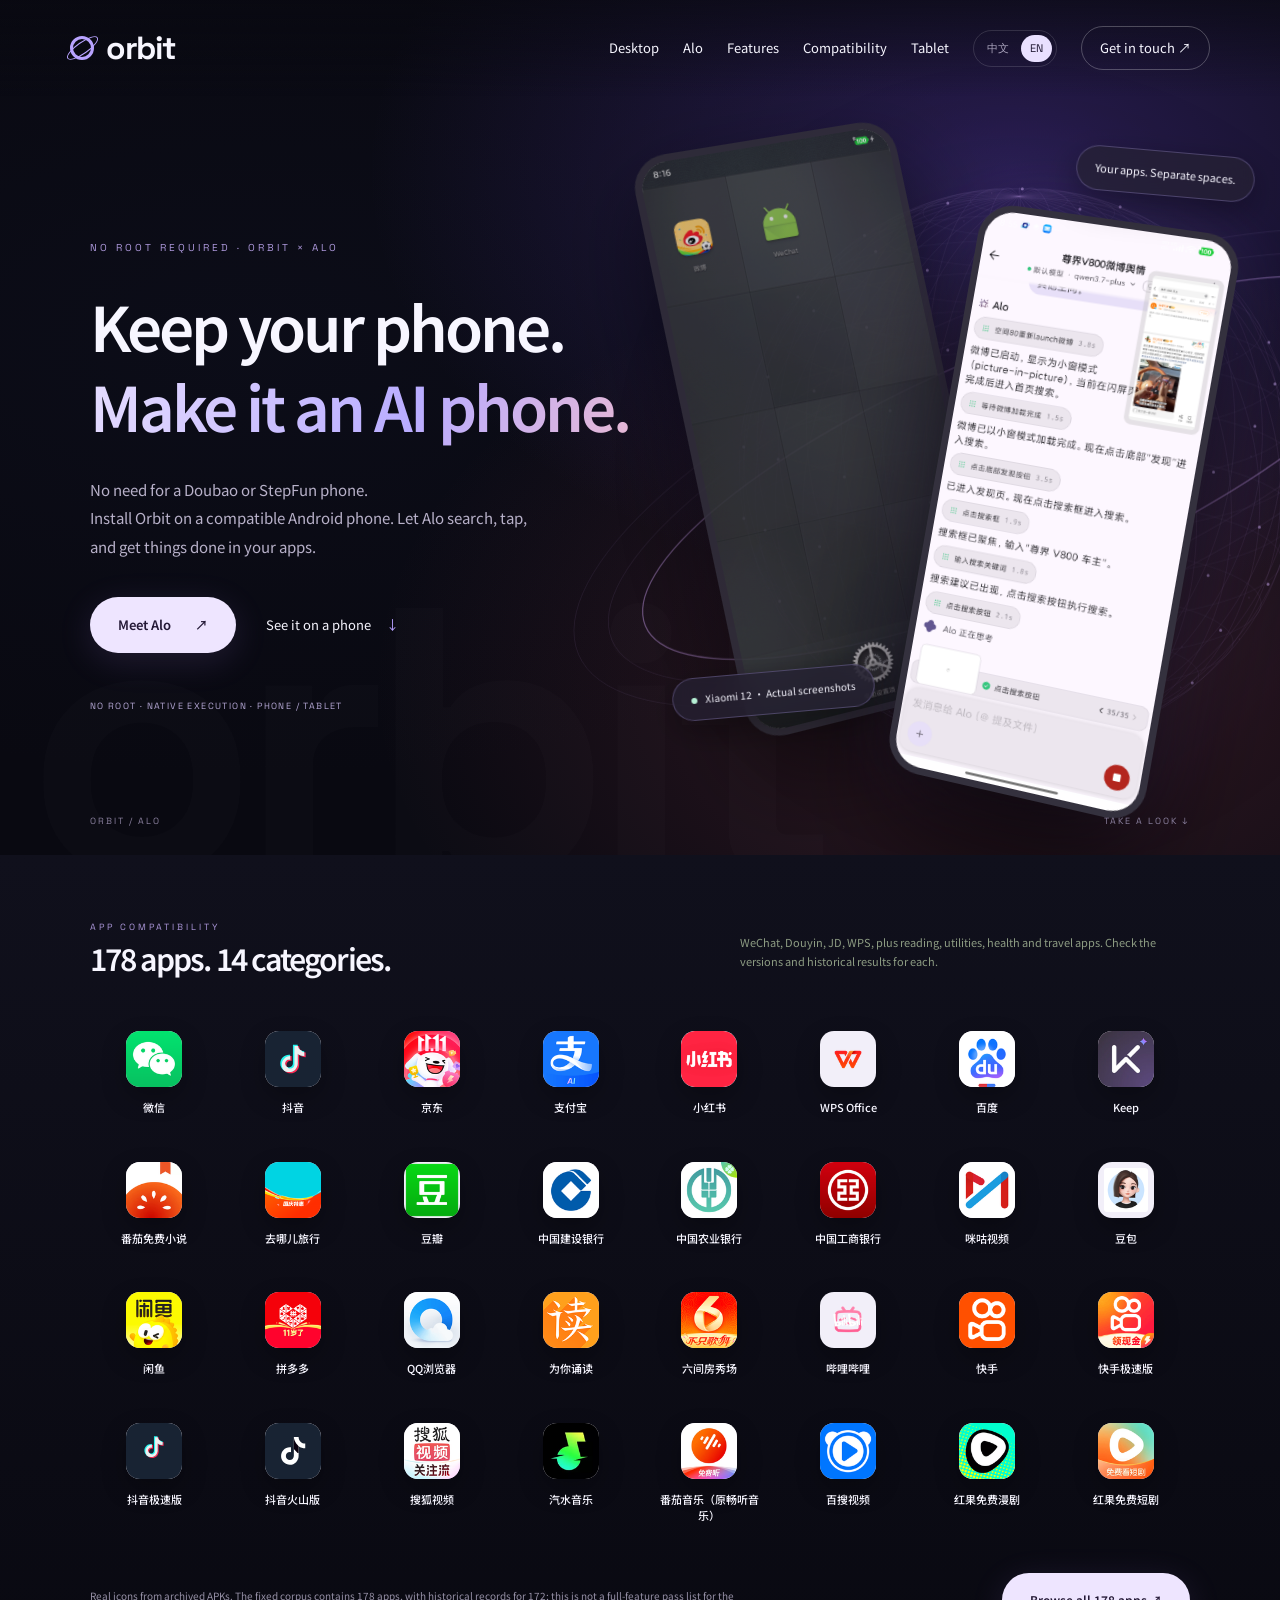
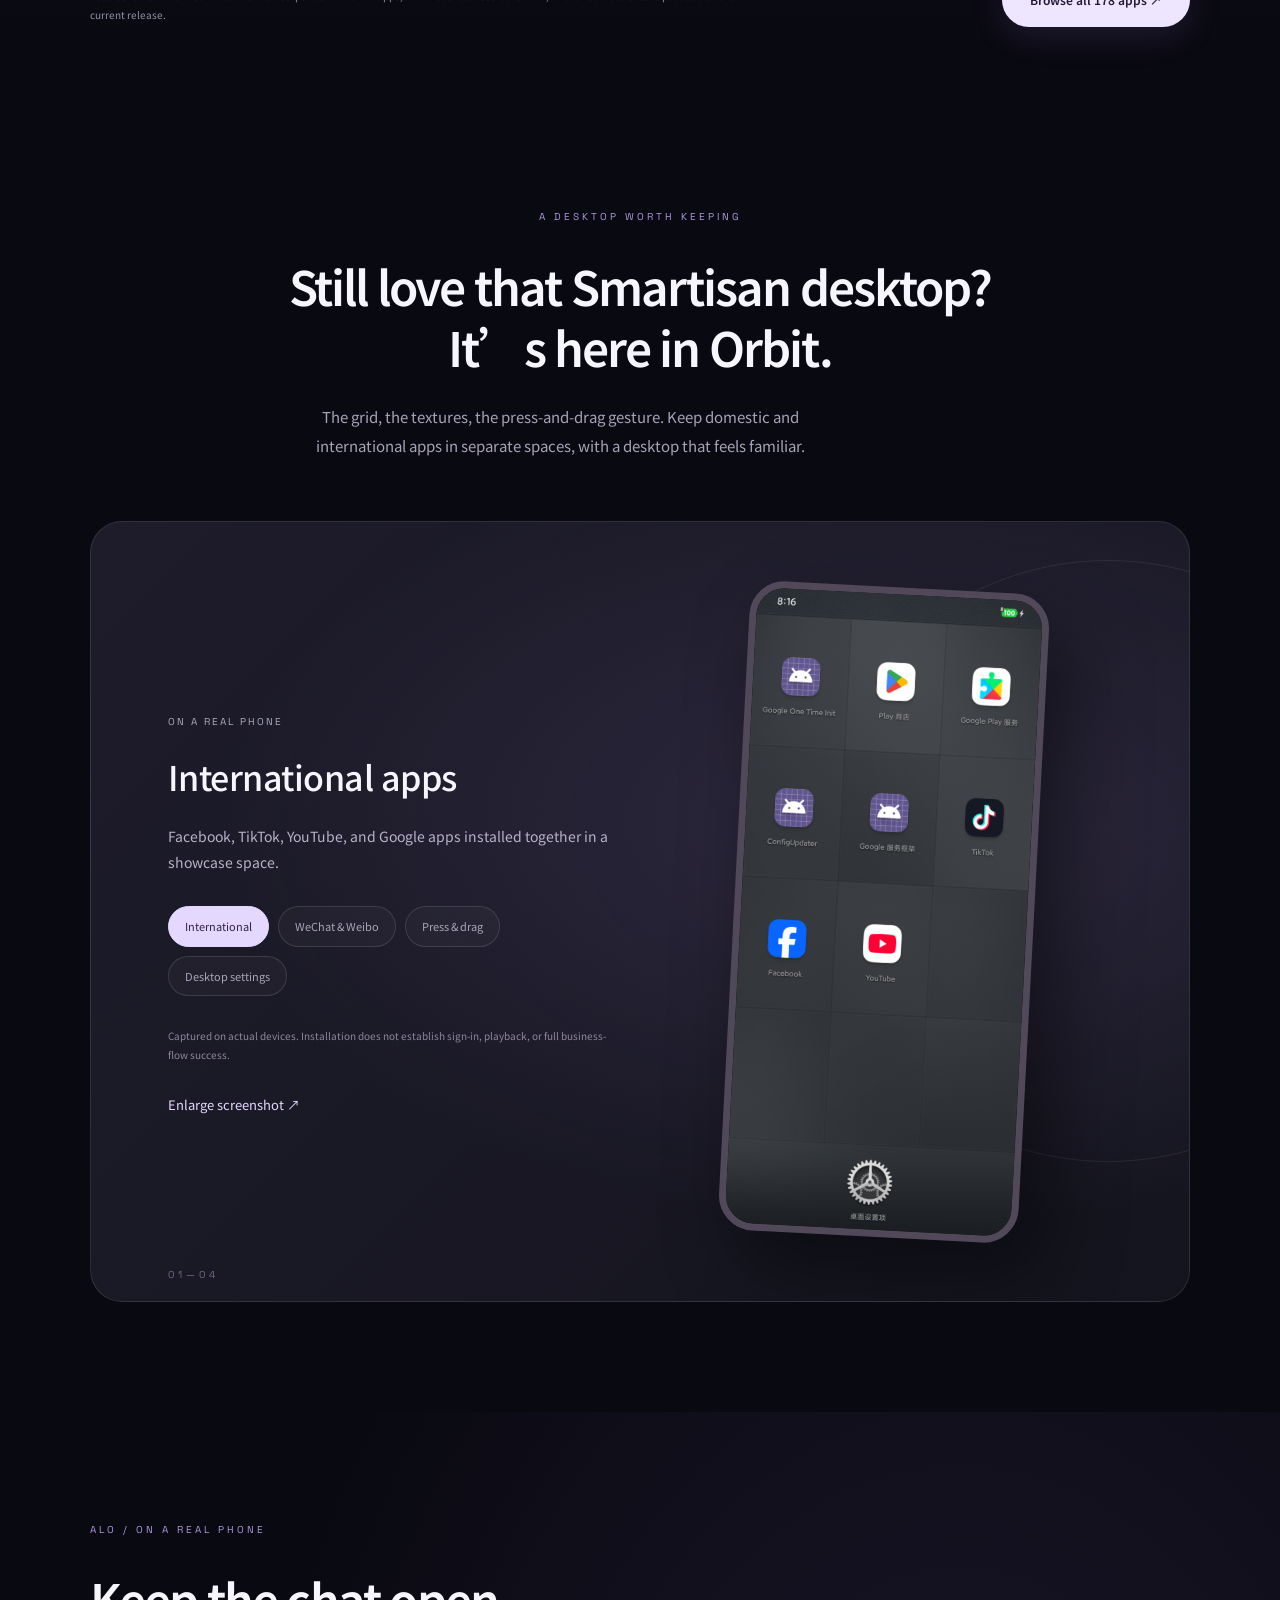
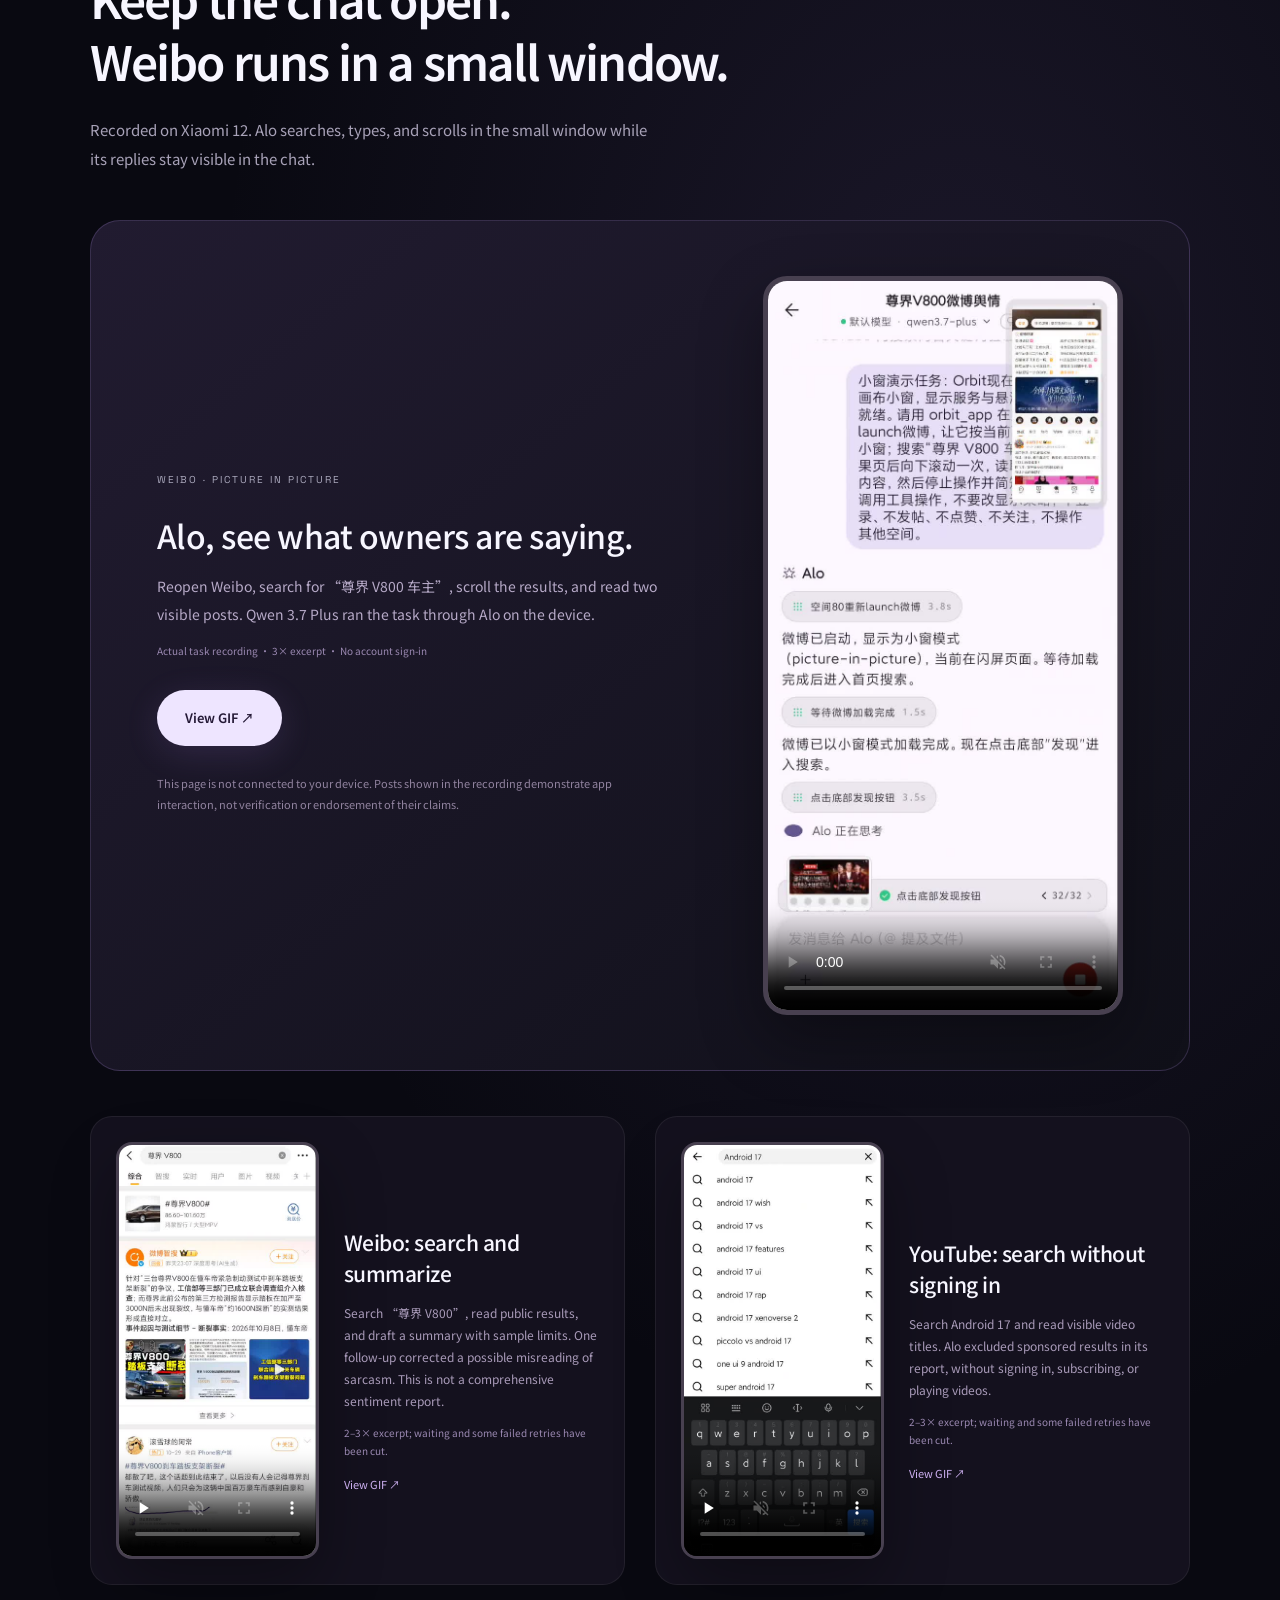
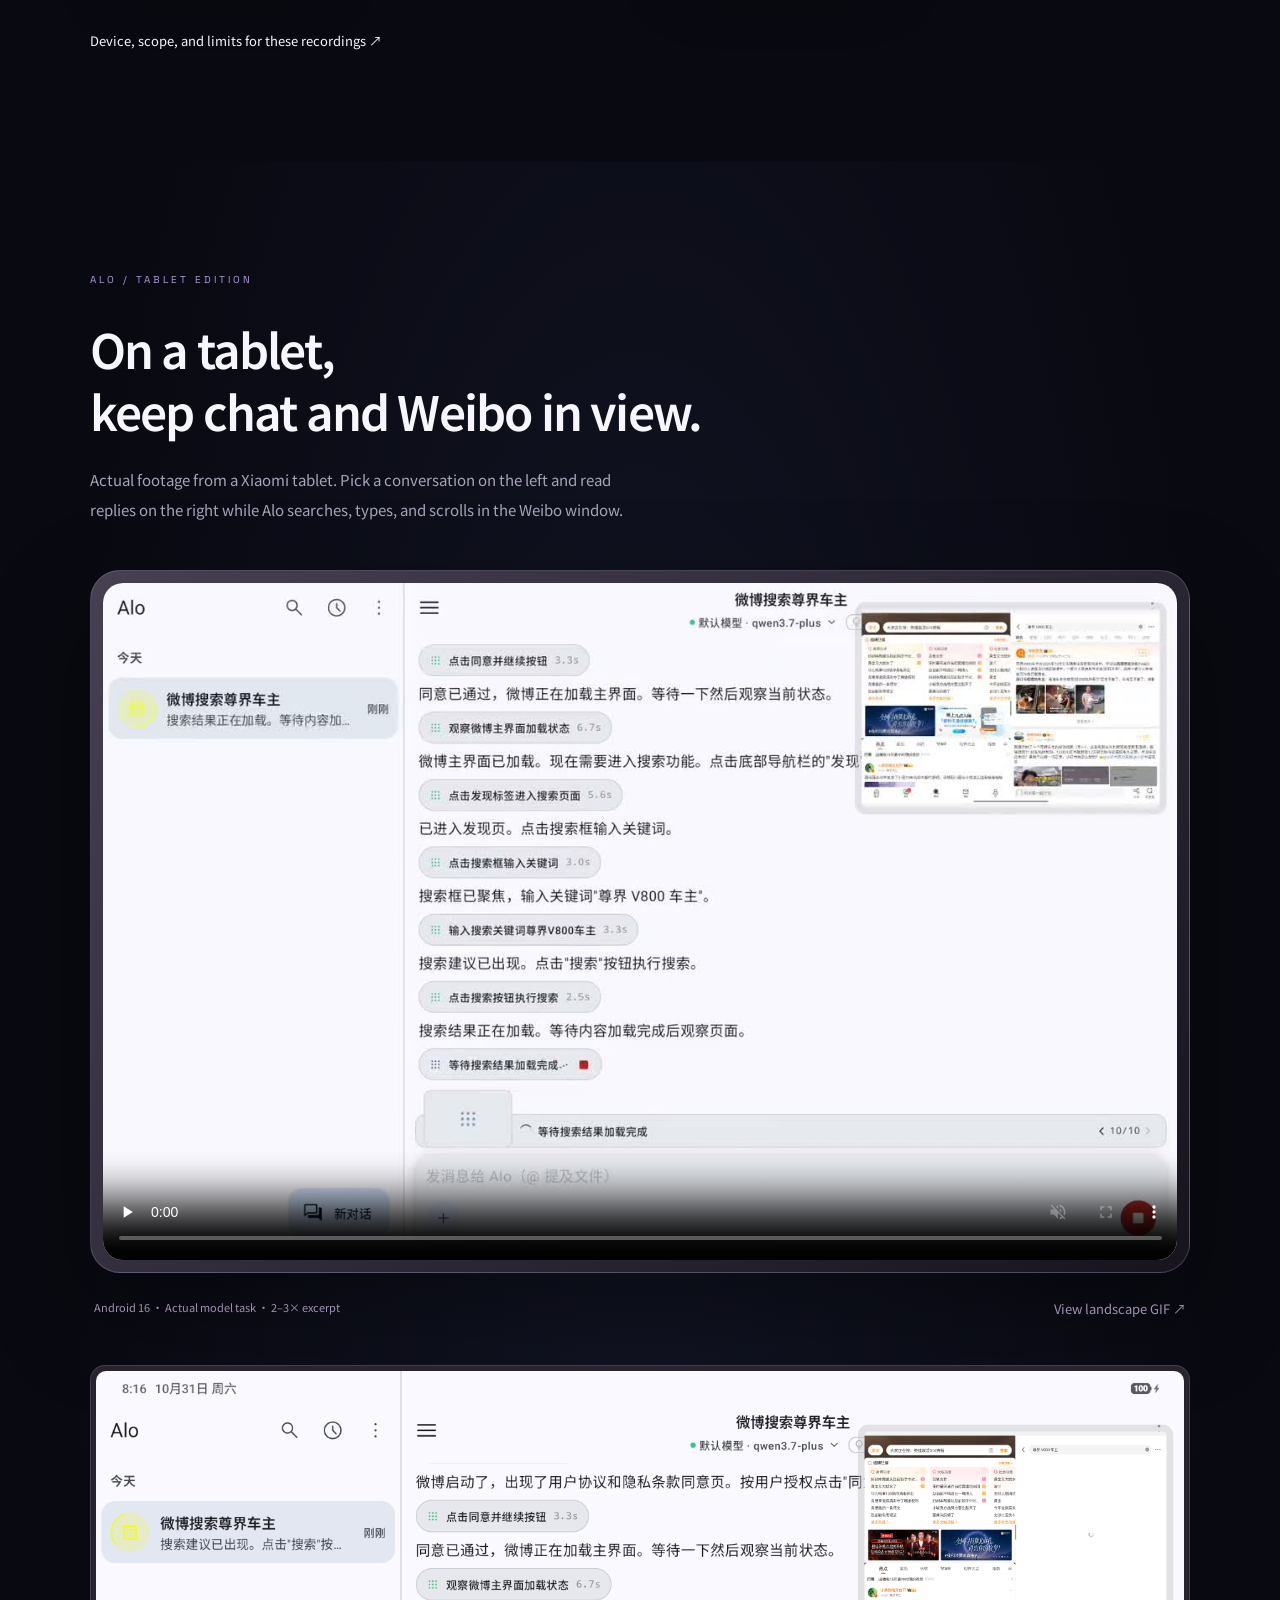
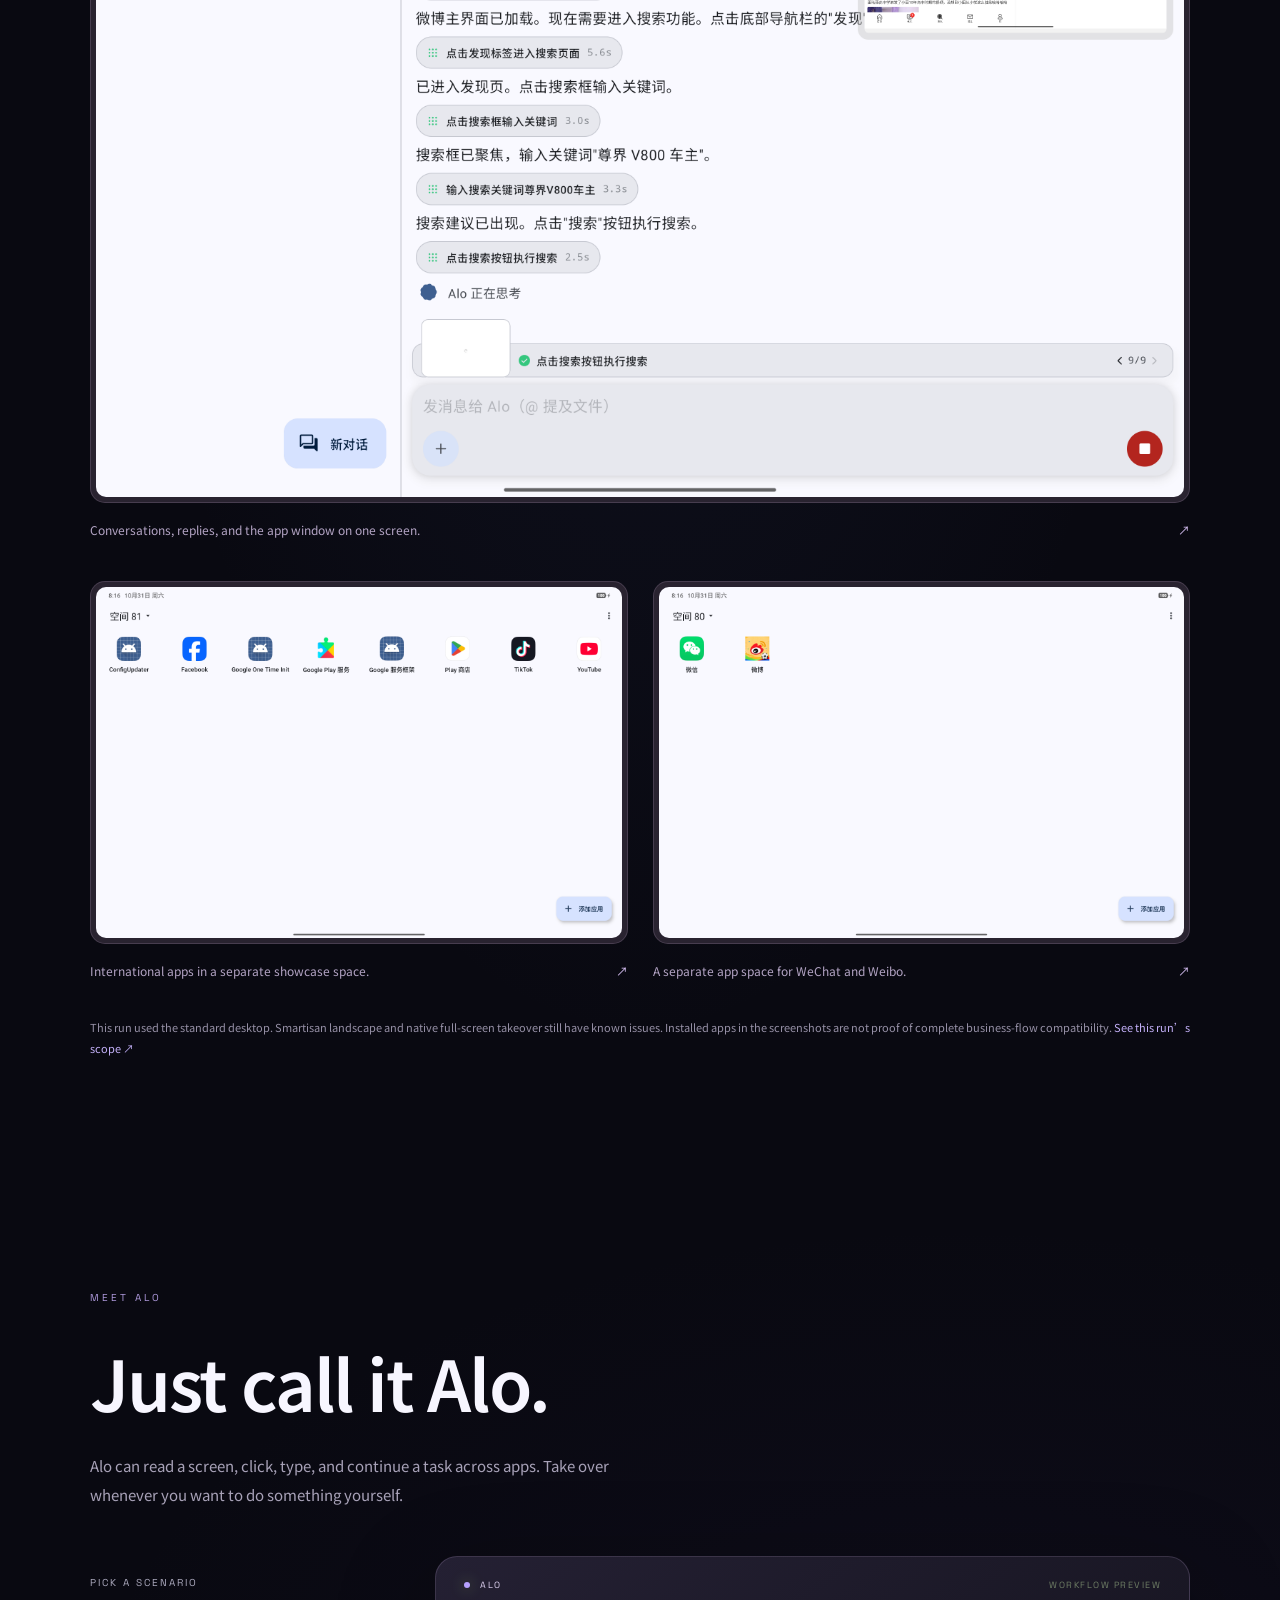
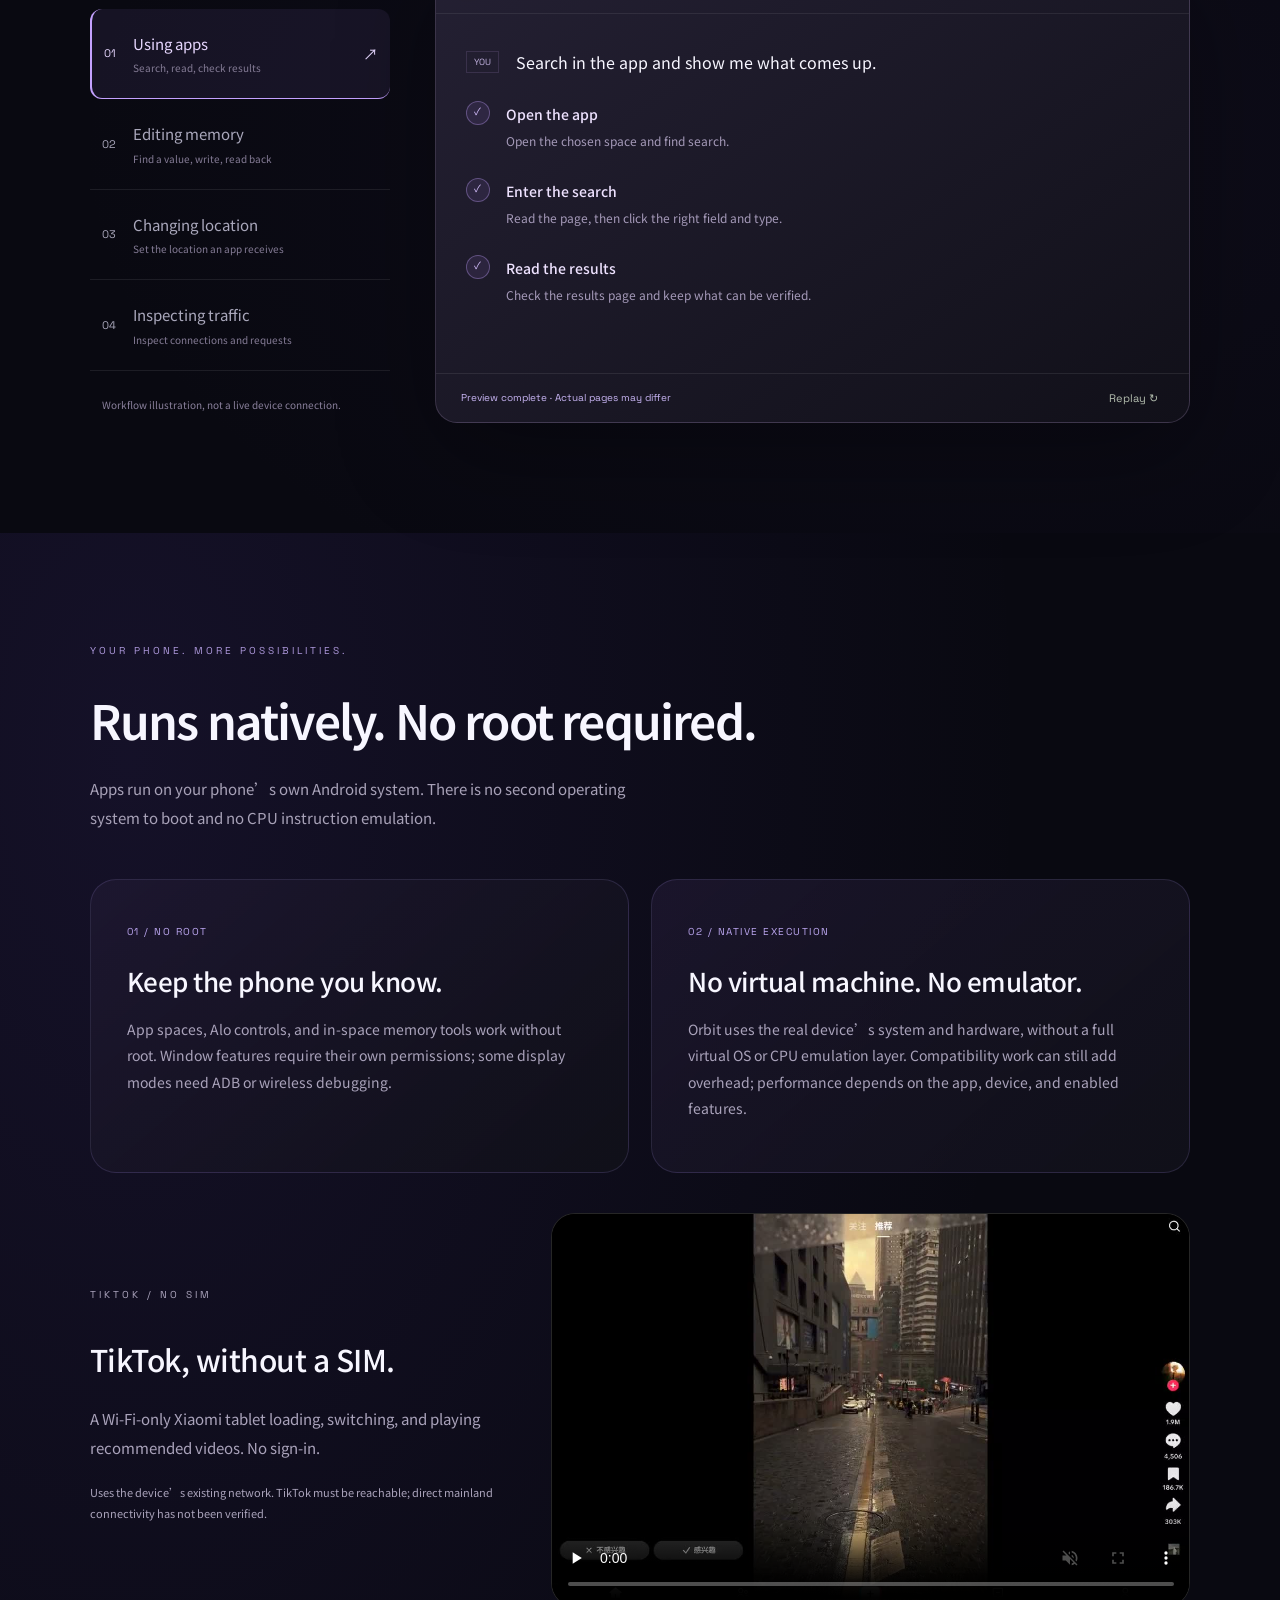
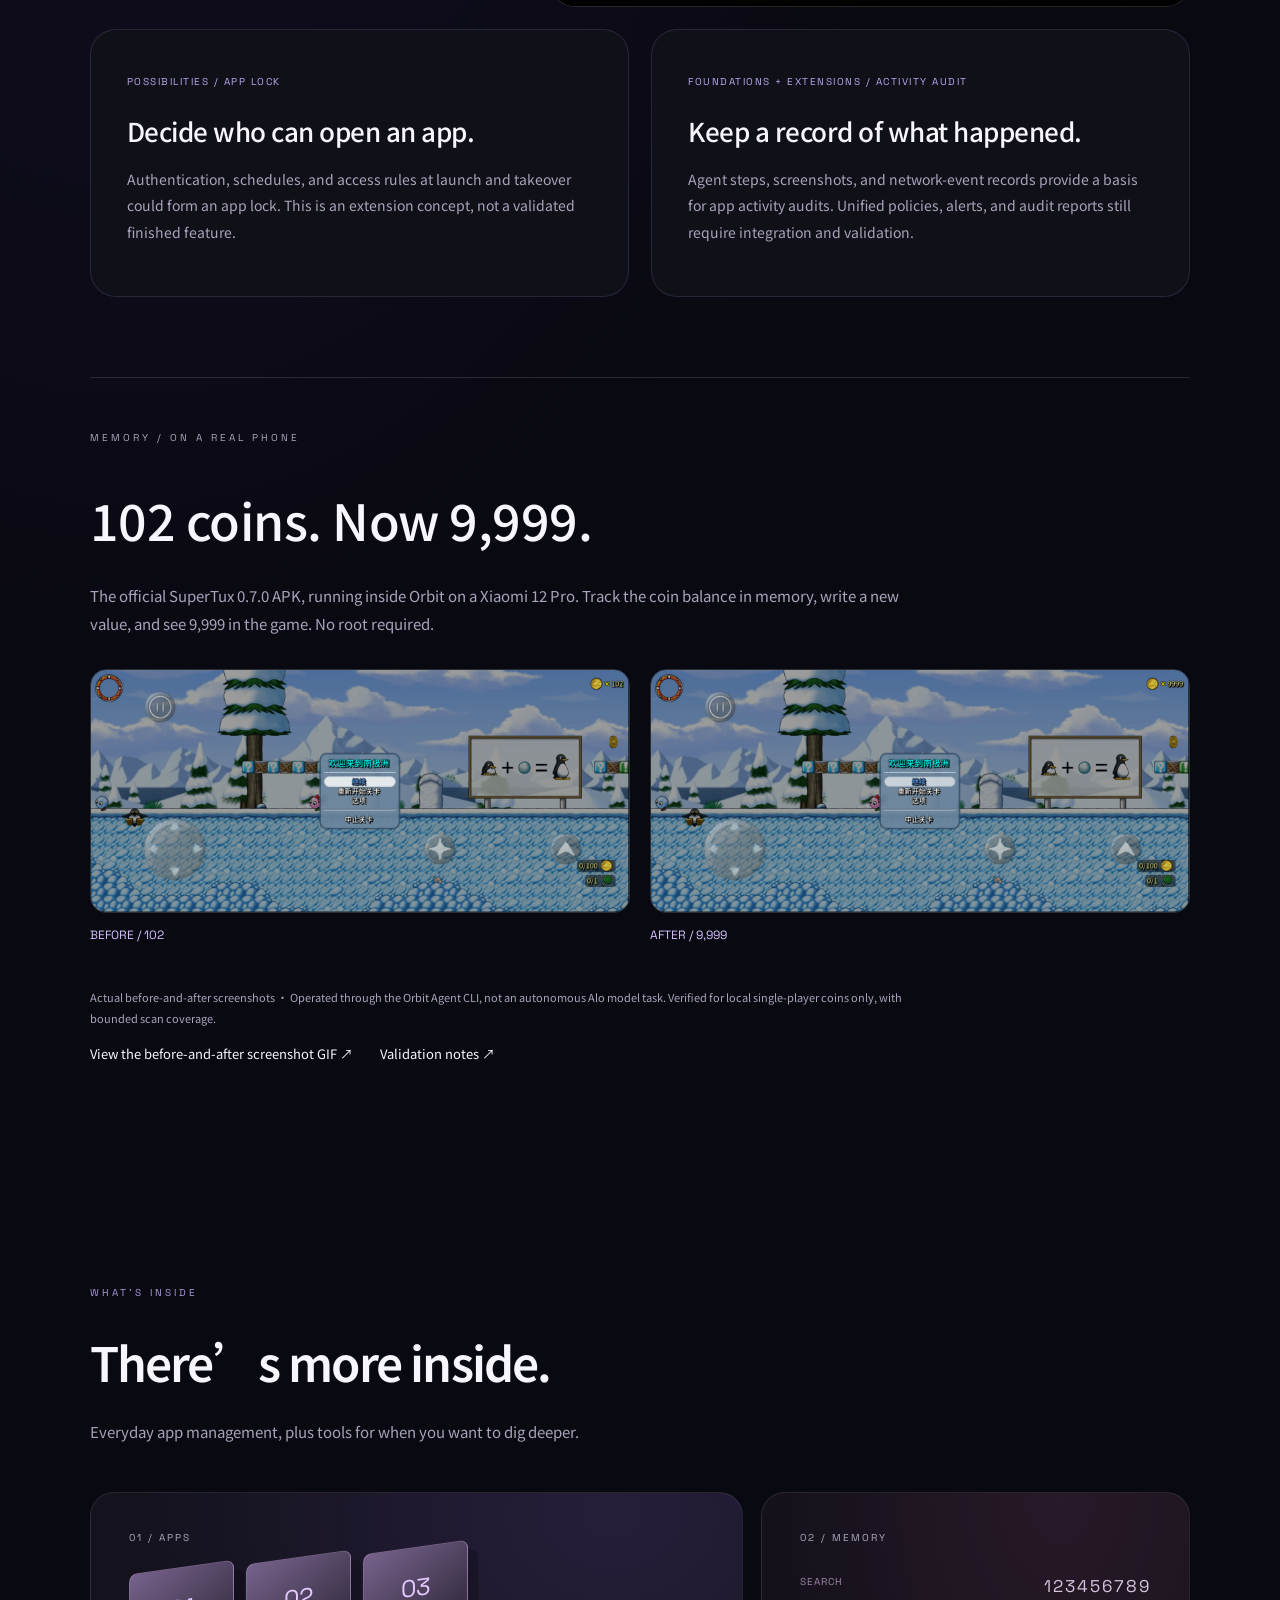
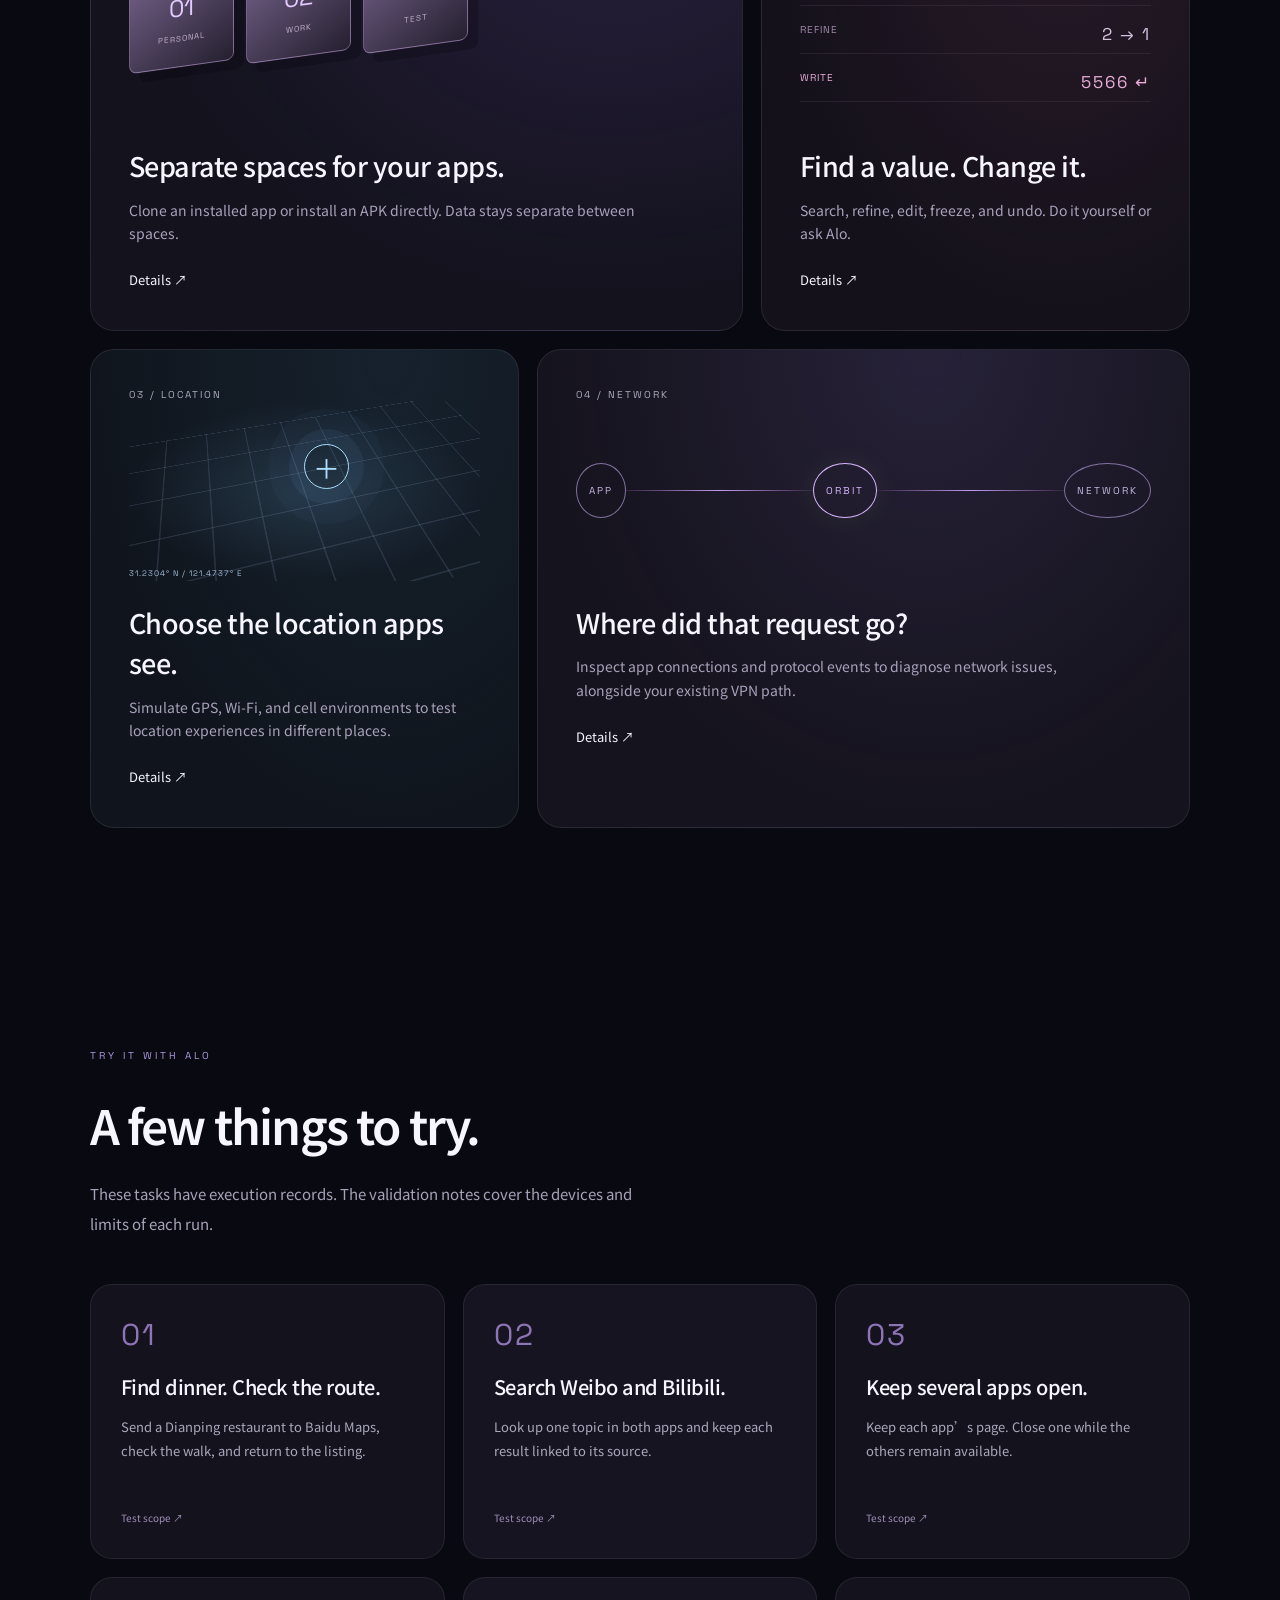
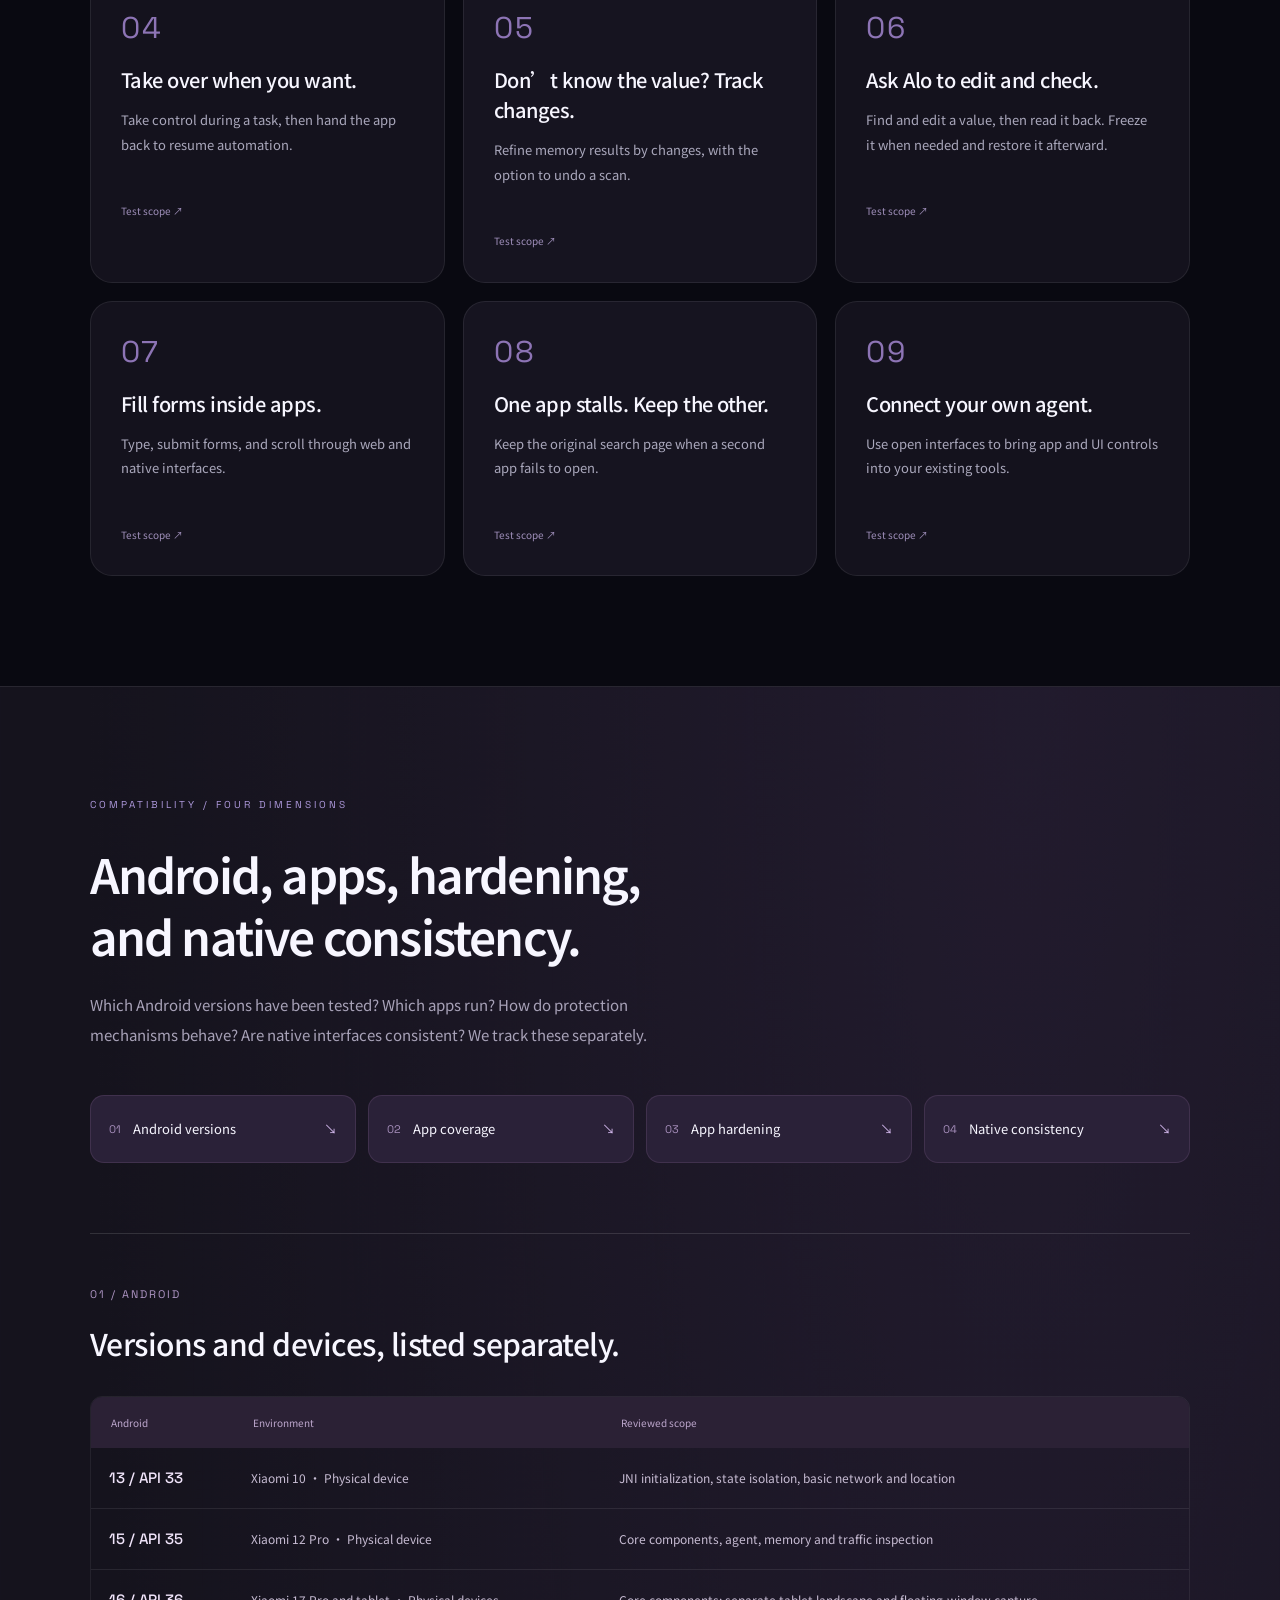
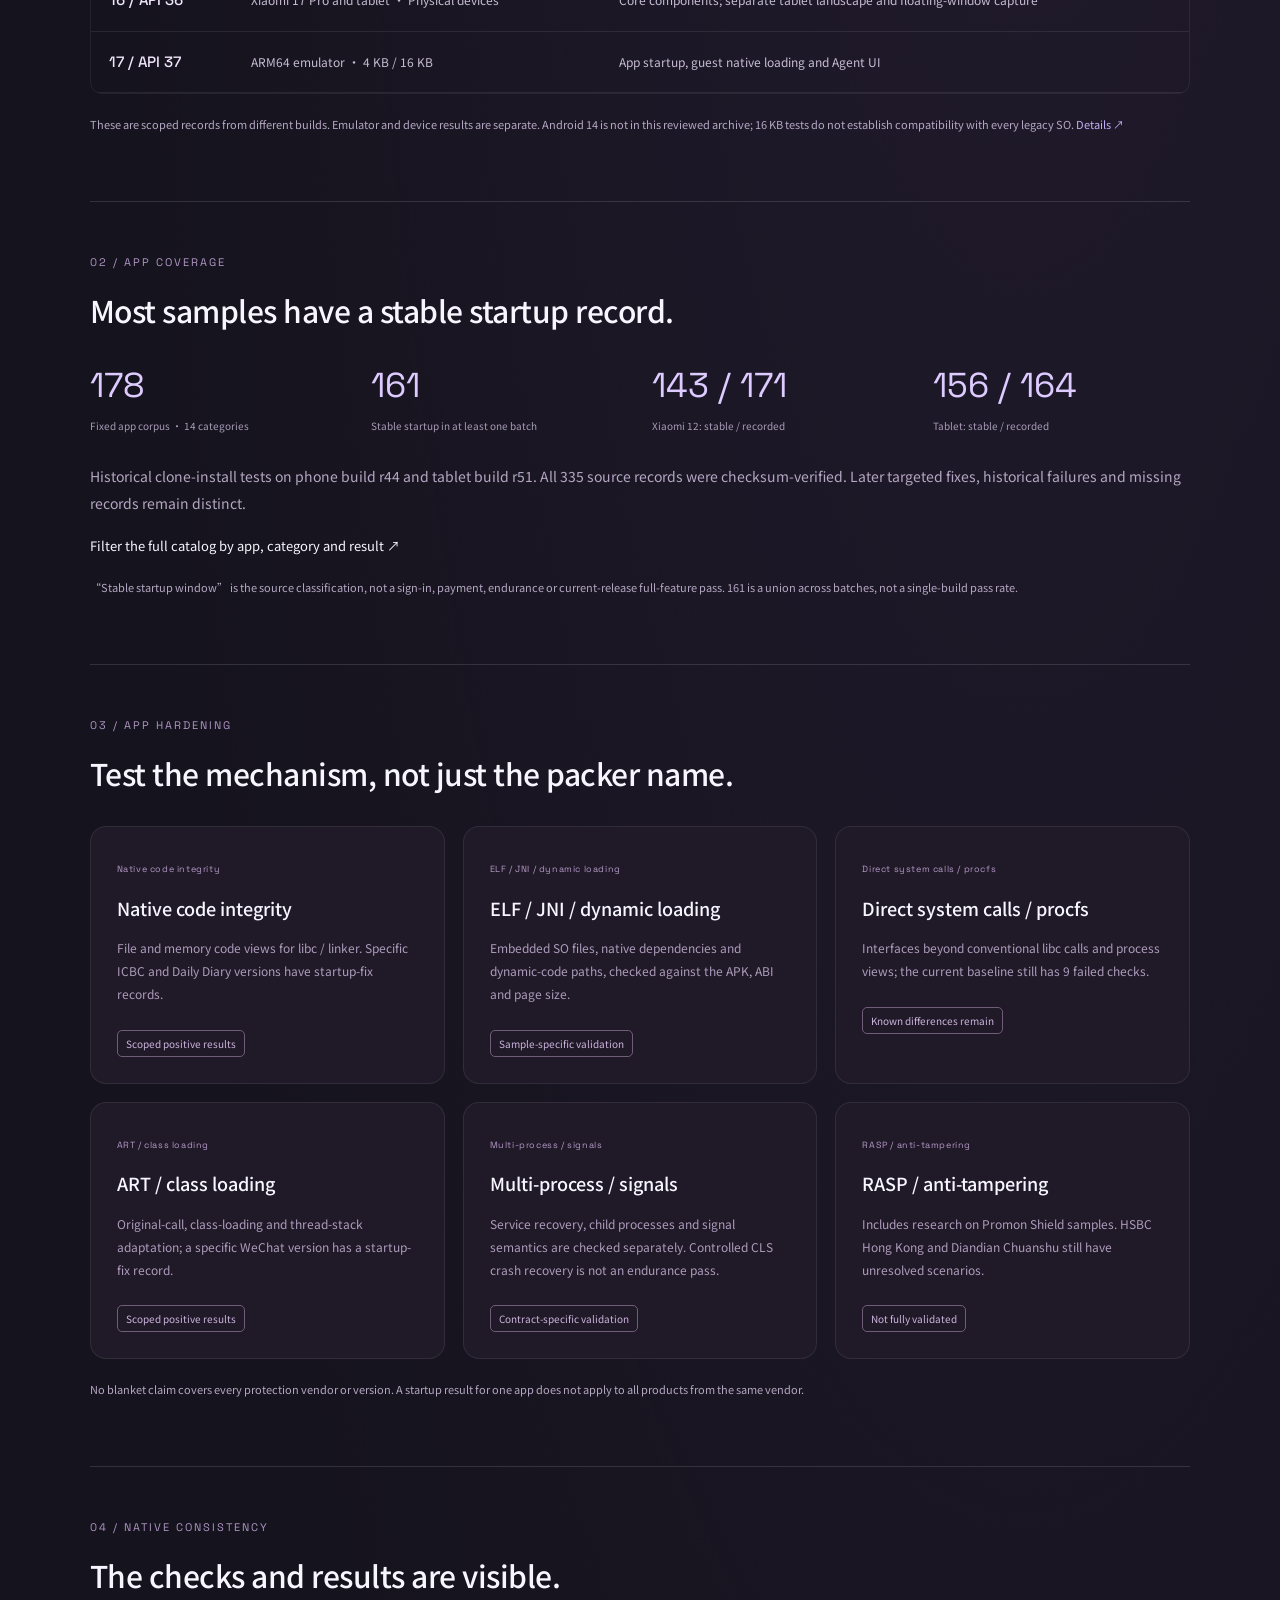
==== commit b69c9e94: "Add verified SIM-free playback and native coin editing examples" ====
--- a/index.html
+++ b/index.html
@@ -3,4 +3,4 @@
  <section class="app-showcase"><div class="app-showcase-top"><div><p class="eyebrow">APP COMPATIBILITY</p><h2>178 款应用，14 个类别。</h2></div><p>微信、抖音、京东、WPS，还有阅读、工具、医疗和出行应用。逐项查看版本和历史结果。</p></div><div class="app-list real-icons"><a class="app-tile" href="compatibility.html#app-com.tencent.mm"><img class="app-icon" src="assets/icons/com.tencent.mm.png" width="64" height="64" loading="lazy" alt=""><strong>微信</strong></a><a class="app-tile" href="compatibility.html#app-com.ss.android.ugc.aweme"><img class="app-icon" src="assets/icons/com.ss.android.ugc.aweme.svg" width="64" height="64" loading="lazy" alt=""><strong>抖音</strong></a><a class="app-tile" href="compatibility.html#app-com.jingdong.app.mall"><img class="app-icon" src="assets/icons/com.jingdong.app.mall.png" width="64" height="64" loading="lazy" alt=""><strong>京东</strong></a><a class="app-tile" href="compatibility.html#app-com.eg.android.AlipayGphone"><img class="app-icon" src="assets/icons/com.eg.android.AlipayGphone.png" width="64" height="64" loading="lazy" alt=""><strong>支付宝</strong></a><a class="app-tile" href="compatibility.html#app-com.xingin.xhs"><img class="app-icon" src="assets/icons/com.xingin.xhs.png" width="64" height="64" loading="lazy" alt=""><strong>小红书</strong></a><a class="app-tile" href="compatibility.html#app-cn.wps.moffice_eng"><img class="app-icon" src="assets/icons/cn.wps.moffice_eng.png" width="64" height="64" loading="lazy" alt=""><strong>WPS Office</strong></a><a class="app-tile" href="compatibility.html#app-com.baidu.searchbox"><img class="app-icon" src="assets/icons/com.baidu.searchbox.png" width="64" height="64" loading="lazy" alt=""><strong>百度</strong></a><a class="app-tile" href="compatibility.html#app-com.gotokeep.keep"><img class="app-icon" src="assets/icons/com.gotokeep.keep.png" width="64" height="64" loading="lazy" alt=""><strong>Keep</strong></a><a class="app-tile" href="compatibility.html#app-com.dragon.read"><img class="app-icon" src="assets/icons/com.dragon.read.png" width="64" height="64" loading="lazy" alt=""><strong>番茄免费小说</strong></a><a class="app-tile" href="compatibility.html#app-com.Qunar"><img class="app-icon" src="assets/icons/com.Qunar.png" width="64" height="64" loading="lazy" alt=""><strong>去哪儿旅行</strong></a><a class="app-tile" href="compatibility.html#app-com.douban.frodo"><img class="app-icon" src="assets/icons/com.douban.frodo.png" width="64" height="64" loading="lazy" alt=""><strong>豆瓣</strong></a><a class="app-tile" href="compatibility.html#app-com.chinamworld.main"><img class="app-icon" src="assets/icons/com.chinamworld.main.png" width="64" height="64" loading="lazy" alt=""><strong>中国建设银行</strong></a><a class="app-tile" href="compatibility.html#app-com.android.bankabc"><img class="app-icon" src="assets/icons/com.android.bankabc.png" width="64" height="64" loading="lazy" alt=""><strong>中国农业银行</strong></a><a class="app-tile" href="compatibility.html#app-com.icbc"><img class="app-icon" src="assets/icons/com.icbc.png" width="64" height="64" loading="lazy" alt=""><strong>中国工商银行</strong></a><a class="app-tile" href="compatibility.html#app-com.cmcc.cmvideo"><img class="app-icon" src="assets/icons/com.cmcc.cmvideo.png" width="64" height="64" loading="lazy" alt=""><strong>咪咕视频</strong></a><a class="app-tile" href="compatibility.html#app-com.larus.nova"><img class="app-icon" src="assets/icons/com.larus.nova.png" width="64" height="64" loading="lazy" alt=""><strong>豆包</strong></a><a class="app-tile" href="compatibility.html#app-com.taobao.idlefish"><img class="app-icon" src="assets/icons/com.taobao.idlefish.png" width="64" height="64" loading="lazy" alt=""><strong>闲鱼</strong></a><a class="app-tile" href="compatibility.html#app-com.xunmeng.pinduoduo"><img class="app-icon" src="assets/icons/com.xunmeng.pinduoduo.png" width="64" height="64" loading="lazy" alt=""><strong>拼多多</strong></a><a class="app-tile" href="compatibility.html#app-com.tencent.mtt"><img class="app-icon" src="assets/icons/com.tencent.mtt.png" width="64" height="64" loading="lazy" alt=""><strong>QQ浏览器</strong></a><a class="app-tile" href="compatibility.html#app-com.ss.readpoem"><img class="app-icon" src="assets/icons/com.ss.readpoem.png" width="64" height="64" loading="lazy" alt=""><strong>为你诵读</strong></a><a class="app-tile" href="compatibility.html#app-com.tencent.tmgp.sixrooms"><img class="app-icon" src="assets/icons/com.tencent.tmgp.sixrooms.png" width="64" height="64" loading="lazy" alt=""><strong>六间房秀场</strong></a><a class="app-tile" href="compatibility.html#app-tv.danmaku.bili"><img class="app-icon" src="assets/icons/tv.danmaku.bili.png" width="64" height="64" loading="lazy" alt=""><strong>哔哩哔哩</strong></a><a class="app-tile" href="compatibility.html#app-com.smile.gifmaker"><img class="app-icon" src="assets/icons/com.smile.gifmaker.png" width="64" height="64" loading="lazy" alt=""><strong>快手</strong></a><a class="app-tile" href="compatibility.html#app-com.kuaishou.nebula"><img class="app-icon" src="assets/icons/com.kuaishou.nebula.png" width="64" height="64" loading="lazy" alt=""><strong>快手极速版</strong></a><a class="app-tile" href="compatibility.html#app-com.ss.android.ugc.aweme.lite"><img class="app-icon" src="assets/icons/com.ss.android.ugc.aweme.lite.svg" width="64" height="64" loading="lazy" alt=""><strong>抖音极速版</strong></a><a class="app-tile" href="compatibility.html#app-com.ss.android.ugc.live"><img class="app-icon" src="assets/icons/com.ss.android.ugc.live.svg" width="64" height="64" loading="lazy" alt=""><strong>抖音火山版</strong></a><a class="app-tile" href="compatibility.html#app-com.sohu.sohuvideo"><img class="app-icon" src="assets/icons/com.sohu.sohuvideo.png" width="64" height="64" loading="lazy" alt=""><strong>搜狐视频</strong></a><a class="app-tile" href="compatibility.html#app-com.luna.music"><img class="app-icon" src="assets/icons/com.luna.music.png" width="64" height="64" loading="lazy" alt=""><strong>汽水音乐</strong></a><a class="app-tile" href="compatibility.html#app-com.xs.fm.lite"><img class="app-icon" src="assets/icons/com.xs.fm.lite.png" width="64" height="64" loading="lazy" alt=""><strong>番茄音乐（原畅听音乐）</strong></a><a class="app-tile" href="compatibility.html#app-com.baidu.video"><img class="app-icon" src="assets/icons/com.baidu.video.png" width="64" height="64" loading="lazy" alt=""><strong>百搜视频</strong></a><a class="app-tile" href="compatibility.html#app-com.kylin.read"><img class="app-icon" src="assets/icons/com.kylin.read.png" width="64" height="64" loading="lazy" alt=""><strong>红果免费漫剧</strong></a><a class="app-tile" href="compatibility.html#app-com.phoenix.read"><img class="app-icon" src="assets/icons/com.phoenix.read.png" width="64" height="64" loading="lazy" alt=""><strong>红果免费短剧</strong></a></div><div class="catalog-teaser-foot"><p class="matrix-note">真实图标取自归档 APK。178 款为固定样本，其中 172 款有历史记录；不表示当前版本全部功能通过。</p><a class="button primary" href="compatibility.html#app-catalog">浏览全部 178 款 ↗</a></div></section><section class="section screenshot-section" id="screens"><div class="section-heading"><p class="eyebrow">A DESKTOP WORTH KEEPING</p><h2>喜欢锤子桌面？<br>在星轨里也能用。</h2><p>熟悉的宫格、纹理和长按拖动。国内外应用可以放进不同空间，桌面按自己的习惯来。</p></div><div class="screen-stage"><div class="screen-copy"><span class="mini-label">ON A REAL PHONE</span><h3 id="shot-title">海外应用桌面</h3><p id="shot-description">Facebook、TikTok、YouTube 与 Google 应用已安装在同一个展示空间。</p><div class="shot-tabs" role="group" aria-label="切换截图">
  <button class="active" data-shot="overseas" aria-pressed="true">海外应用</button><button data-shot="china" aria-pressed="false">微信与微博</button><button data-shot="drag" aria-pressed="false">长按拖动</button><button data-shot="settings" aria-pressed="false">桌面设置</button></div><p class="shot-note">截图来自实际设备。已安装不代表登录、播放或全部业务通过。</p><button class="text-link image-zoom" data-zoom-target="main-shot">放大截图 ↗</button></div><div class="showcase-phone"><img id="main-shot" src="assets/screens/overseas-desktop.png" width="1440" height="3200" loading="lazy" alt="海外应用桌面实拍"></div><div class="screen-number" aria-hidden="true">01—04</div></div></section>
  <section class="section real-demos" id="demos"><div class="section-heading"><p class="eyebrow">ALO / ON A REAL PHONE</p><h2>聊天不用关，<br>微博开小窗。</h2><p>这是小米 12 上的实际操作。阿洛在小窗里搜索、输入和翻页，你能同时看到应用画面和它的回复。</p></div><div class="demo-feature"><div class="demo-feature-copy"><span class="mini-label">WEIBO · PICTURE IN PICTURE</span><h3>阿洛，查查车主怎么说。</h3><p>重新打开微博，搜索“尊界 V800 车主”，滚动结果并读取两条可见内容。这段操作由设备上的 Qwen 3.7 Plus 完成。</p><p class="media-note">真实任务录屏 · 3 倍速节选 · 未登录账号</p><a class="button primary" href="assets/media/alo-weibo-pip.gif" target="_blank" rel="noopener">查看 GIF ↗</a><p class="shot-note">网页没有连接你的设备。视频里的帖子仅用于演示操作，不代表对其说法的核实或认可。</p></div><video class="demo-video" controls muted playsinline preload="metadata" poster="assets/media/alo-weibo-pip-poster.jpg" aria-label="阿洛操作微博小窗的真实录屏"><source src="assets/media/alo-weibo-pip.mp4" type="video/mp4">请下载视频查看。</video></div><div class="demo-secondary"><article class="demo-secondary-card"><video class="demo-video" controls muted playsinline preload="none" poster="assets/media/alo-weibo-poster.jpg" aria-label="微博：搜索后整理摘要"><source src="assets/media/alo-weibo.mp4" type="video/mp4"></video><div><h3>微博：搜索后整理摘要</h3><p>搜索“尊界 V800”，浏览公开结果，再生成带样本限制的摘要。经一次提示修订了可能误读的反讽；这不是完整舆情报告。</p><p class="media-note">2–3 倍速节选，等待与部分错误重试已裁去。</p><a class="text-link" href="assets/media/alo-weibo.gif" target="_blank" rel="noopener">查看 GIF ↗</a></div></article><article class="demo-secondary-card"><video class="demo-video" controls muted playsinline preload="none" poster="assets/media/alo-youtube-poster.jpg" aria-label="YouTube：游客搜索"><source src="assets/media/alo-youtube.mp4" type="video/mp4"></video><div><h3>YouTube：游客搜索</h3><p>搜索 Android 17，读取可见视频标题。阿洛在汇报中排除了赞助广告，没有登录、订阅或播放视频。</p><p class="media-note">2–3 倍速节选，等待与部分错误重试已裁去。</p><a class="text-link" href="assets/media/alo-youtube.gif" target="_blank" rel="noopener">查看 GIF ↗</a></div></article></div><a class="text-link evidence-link" href="evidence.html#recordings">本轮录屏的设备、范围与限制 ↗</a></section><section class="section tablet-demo" id="tablet"><div class="section-heading"><p class="eyebrow">ALO / TABLET EDITION</p><h2>平板横屏，<br>聊天和微博一起看。</h2><p>小米平板上的实际画面：左边选会话，右边看回复。阿洛在微博小窗里完成搜索、输入和滚动，不用反复切回聊天页。</p></div><div class="tablet-video-frame"><video controls muted playsinline preload="none" poster="assets/media/alo-tablet-poster.jpg" aria-label="小米平板横屏阿洛小窗操作录屏"><source src="assets/media/alo-tablet.mp4" type="video/mp4"></video></div><div class="tablet-caption"><span>Android 16 · 真实模型任务 · 2–3 倍速节选</span><a class="text-link" href="assets/media/alo-tablet.gif" target="_blank" rel="noopener">查看横屏 GIF ↗</a></div><div class="tablet-shots"><figure><button class="tablet-shot-button" data-zoom-src="assets/screens/tablet-alo.png" aria-label="放大平板截图"><img src="assets/screens/tablet-alo.png" alt="会话列表、回复和应用小窗，同屏显示。" loading="lazy" width="3048" height="2032"></button><figcaption>会话列表、回复和应用小窗，同屏显示。 <span>↗</span></figcaption></figure><figure><button class="tablet-shot-button" data-zoom-src="assets/screens/tablet-apps.png" aria-label="放大平板截图"><img src="assets/screens/tablet-apps.png" alt="海外应用单独放在一个展示空间。" loading="lazy" width="3048" height="2032"></button><figcaption>海外应用单独放在一个展示空间。 <span>↗</span></figcaption></figure><figure><button class="tablet-shot-button" data-zoom-src="assets/screens/tablet-domestic.png" aria-label="放大平板截图"><img src="assets/screens/tablet-domestic.png" alt="微信和微博使用另一个应用空间。" loading="lazy" width="3048" height="2032"></button><figcaption>微信和微博使用另一个应用空间。 <span>↗</span></figcaption></figure></div><p class="matrix-note">本轮使用标准桌面。锤子桌面横屏和原生全屏接管仍有已知问题；截图中的安装状态也不代表全部应用业务通过。 <a href="evidence.html#tablet">查看本轮范围 ↗</a></p></section><section class="section agent-section" id="agent"><div class="section-heading"><p class="eyebrow">MEET ALO</p><h2>叫它阿洛就好。</h2><p>阿洛能看懂页面、点击和输入，也能在几个应用之间接着做事。你想自己操作时，随时接手。</p></div><div class="agent-workspace"><div class="scenario-picker"><span class="mini-label">挑个场景看看</span><button class="scenario active" data-scenario="ui" aria-pressed="true"><span>01</span><div>应用操作<small>搜索、阅读、检查结果</small></div><b>↗</b></button><button class="scenario " data-scenario="memory" aria-pressed="false"><span>02</span><div>内存修改<small>查找数值，修改后读回</small></div><b>↗</b></button><button class="scenario " data-scenario="location" aria-pressed="false"><span>03</span><div>换个位置<small>设置应用收到的定位</small></div><b>↗</b></button><button class="scenario " data-scenario="network" aria-pressed="false"><span>04</span><div>看看网络<small>查看连接和请求</small></div><b>↗</b></button><p>流程示意，非实时设备连接。</p></div><div class="console"><div class="console-top"><span><i></i> ALO</span><span>操作示意</span></div><div class="prompt"><span>你</span><p id="demo-prompt"></p></div><div class="steps" id="demo-steps" aria-live="polite"></div><div class="console-bottom"><span id="demo-result"></span><button id="replay">再看一次 ↻</button></div></div></div></section>
- <section class="section native-promise" id="native-execution"><div class="section-heading"><p class="eyebrow">YOUR PHONE. MORE POSSIBILITIES.</p><h2>原生运行，免 Root。</h2><p>应用直接运行在手机的 Android 系统上。无需启动第二套系统，也不模拟 CPU 指令集。</p></div><div class="native-cards"><article><span>01 / NO ROOT</span><h3>保留你习惯的手机。</h3><p>应用空间、阿洛操作与空间内的内存工具，无需取得 Root 权限。小窗等功能按需授权，部分显示方式需要 ADB 或无线调试。</p></article><article><span>02 / NATIVE EXECUTION</span><h3>不是虚拟机，也不是模拟器。</h3><p>复用真实设备的系统与硬件，省去运行完整虚拟系统和 CPU 模拟的那一层。兼容适配仍可能产生开销，实际性能取决于应用、设备与启用的功能。</p></article></div><div class="native-cards extensions"><article><span>扩展方向 / 应用锁</span><h3>想打开，还得你同意。</h3><p>在应用启动和接管入口接入身份验证、时段和访问规则，可以做成独立的应用锁。这里展示的是扩展方向，尚未作为完整功能验收。</p></article><article><span>现有基础 + 扩展 / 行为审计</span><h3>做过什么，有据可查。</h3><p>已有 Agent 操作步骤、截图与网络事件记录，可继续扩展应用行为审计。统一策略、告警和审计报表仍需接入与验证。</p></article></div></section><section class="section intro" id="capabilities"><div class="section-heading"><p class="eyebrow">WHAT’S INSIDE</p><h2>分身之外，还有这些。</h2><p>常用的应用管理和想折腾的进阶功能，都放在这里。</p></div><div class="cap-grid"><article class="cap-card wide"><div class="card-number">01 / APPS</div><div class="space-visual" aria-hidden="true"><div>01<small>PERSONAL</small></div><div>02<small>WORK</small></div><div>03<small>TEST</small></div></div><h3>多个空间，分别使用。</h3><p>克隆已有应用，或直接安装 APK。不同空间的数据分开保存。</p><a class="text-link" href="evidence.html">功能说明 ↗</a></article><article class="cap-card "><div class="card-number">02 / MEMORY</div><div class="memory-visual" aria-hidden="true"><span>SEARCH <b>123456789</b></span><span>REFINE <b>2 → 1</b></span><span class="highlight">WRITE <b>5566 ↵</b></span></div><h3>找到那个数值，改一下。</h3><p>搜索、筛选、修改、冻结，也能撤销。可以自己操作，或交给阿洛。</p><a class="text-link" href="evidence.html">功能说明 ↗</a></article><article class="cap-card "><div class="card-number">03 / LOCATION</div><div class="location-visual" aria-hidden="true"><div class="map-lines"></div><span class="map-pin">＋</span><span class="coordinates">31.2304° N / 121.4737° E</span></div><h3>应用的位置，你来设。</h3><p>模拟 GPS、Wi-Fi 和基站场景，用来测试不同地区的位置体验。</p><a class="text-link" href="evidence.html">功能说明 ↗</a></article><article class="cap-card wide"><div class="card-number">04 / NETWORK</div><div class="network-visual" aria-hidden="true"><span>APP</span><i></i><span>ORBIT</span><i></i><span>NETWORK</span></div><h3>请求发到哪了？</h3><p>查看应用的连接和协议事件，排查网络问题。支持结合现有 VPN 路径使用。</p><a class="text-link" href="evidence.html">功能说明 ↗</a></article></div></section><section class="section plays-section" id="playbooks"><div class="section-heading"><p class="eyebrow">TRY IT WITH ALO</p><h2>可以从这些事开始。</h2><p>下面这些任务已有执行记录，点开验证说明能看到当时的设备和限制。</p></div><div class="plays-grid"><article class="play"><span class="mini-label">01</span><h3>点评找餐厅，地图看路线。</h3><p>把点评里的店名交给百度地图，看看怎么走，再回到商户页。</p><a class="text-link" href="evidence.html#playbooks">查看实测范围 ↗</a></article><article class="play"><span class="mini-label">02</span><h3>微博和 B 站，一起查。</h3><p>搜索同一个话题，分开整理两边的结果，保留出处。</p><a class="text-link" href="evidence.html#playbooks">查看实测范围 ↗</a></article><article class="play"><span class="mini-label">03</span><h3>几个 App 同时开着。</h3><p>各自保留页面。关掉其中一个，其余应用还能继续操作。</p><a class="text-link" href="evidence.html#playbooks">查看实测范围 ↗</a></article><article class="play"><span class="mini-label">04</span><h3>你想接手，直接来。</h3><p>阿洛操作到一半，你可以接过来；交还后再继续。</p><a class="text-link" href="evidence.html#playbooks">查看实测范围 ↗</a></article><article class="play"><span class="mini-label">05</span><h3>不知道数值？先找变化。</h3><p>在内存里按变化筛选，也可以撤销上一次筛选。</p><a class="text-link" href="evidence.html#playbooks">查看实测范围 ↗</a></article><article class="play"><span class="mini-label">06</span><h3>让阿洛改，再检查。</h3><p>查找并修改数值，读回确认。需要时冻结，结束后恢复。</p><a class="text-link" href="evidence.html#playbooks">查看实测范围 ↗</a></article><article class="play"><span class="mini-label">07</span><h3>网页里的表单，也能填。</h3><p>输入文字、提交、滚动列表，支持网页和原生界面。</p><a class="text-link" href="evidence.html#playbooks">查看实测范围 ↗</a></article><article class="play"><span class="mini-label">08</span><h3>一个应用卡住，别的照常。</h3><p>次应用启动失败时，保留原应用的搜索页面，再单独处理。</p><a class="text-link" href="evidence.html#playbooks">查看实测范围 ↗</a></article><article class="play"><span class="mini-label">09</span><h3>接上你自己的 Agent。</h3><p>通过开放接口调用应用与界面能力，接入已有工具。</p><a class="text-link" href="evidence.html#playbooks">查看实测范围 ↗</a></article></div></section><section class="section compat-section four-dimensions" id="compatibility"><div class="section-heading"><p class="eyebrow">COMPATIBILITY / FOUR DIMENSIONS</p><h2>系统、应用、加固，<br>还有原生一致性。</h2><p>能装在哪个 Android 版本，哪些应用跑过，遇到加固时表现如何，原生接口是否一致。四个维度分别验证。</p></div><nav class="compat-dimension-nav" aria-label="兼容性维度"><a href="#android-support"><span>01</span>Android 版本 <b>↘</b></a><a href="#app-coverage"><span>02</span>应用覆盖面 <b>↘</b></a><a href="#hardening"><span>03</span>加固场景 <b>↘</b></a><a href="#native-consistency"><span>04</span>原生一致性 <b>↘</b></a></nav><article class="compat-panel" id="android-support"><div class="compat-panel-title"><span>01 / ANDROID</span><h3>版本和设备，分别列清楚。</h3></div><div class="table-wrap"><table><thead><tr><th>Android</th><th>验证环境</th><th>已核对的范围</th></tr></thead><tbody><tr><td><strong>13 / API 33</strong></td><td>小米 10 · 真机</td><td>JNI 初始化、状态隔离、基础网络与定位</td></tr><tr><td><strong>15 / API 35</strong></td><td>小米 12 Pro · 真机</td><td>核心组件、Agent、内存与流量检查</td></tr><tr><td><strong>16 / API 36</strong></td><td>小米 17 Pro、平板 · 真机</td><td>基础组件；平板另有横屏与小窗实拍</td></tr><tr><td><strong>17 / API 37</strong></td><td>ARM64 模拟器 · 4 KB / 16 KB</td><td>应用启动、Guest native 加载与 Agent UI</td></tr></tbody></table></div><p class="matrix-note">以上为不同制品的限定场景记录，模拟器与真机分列。Android 14 未纳入本次已核对档案；16 KB 验证不等于所有旧版 SO 都兼容。 <a href="evidence.html">详细范围 ↗</a></p></article><article class="compat-panel" id="app-coverage"><div class="compat-panel-title"><span>02 / APP COVERAGE</span><h3>大多数样本已有启动稳定记录。</h3></div><div class="coverage-numbers"><div><strong>178</strong><span>固定应用样本 · 14 类</span></div><div><strong>161</strong><span>至少一批有启动稳定记录</span></div><div><strong>143 / 171</strong><span>小米 12：稳定 / 有记录</span></div><div><strong>156 / 164</strong><span>平板：稳定 / 有记录</span></div></div><p>来自手机 r44 与平板 r51 的历史克隆安装测试。335 条原始记录已逐一核对校验值。当前版本的专项修复、旧版本的失败和未取得记录的样本，分别保留。</p><a class="text-link" href="compatibility.html#app-catalog">按应用名、类别和结果筛选完整目录 ↗</a><p class="matrix-note">“启动观察稳定”是原始检测标签，不代表登录、支付、长期运行或当前交付包的全功能通过。161 是跨批次并集，不是同一版本全量通过率。</p></article><article class="compat-panel" id="hardening"><div class="compat-panel-title"><span>03 / APP HARDENING</span><h3>按保护机制验证，不只看壳的名字。</h3></div><div class="hardening-grid"><div class="hardening-item"><span class="mini-label">Native code integrity</span><h4>原生代码完整性</h4><p>libc / linker 文件与内存代码视图；工行、每日记有特定版本启动修复记录。</p><span class="scope-tag">限定场景有正例</span></div><div class="hardening-item"><span class="mini-label">ELF / JNI / dynamic loading</span><h4>ELF、JNI 与动态加载</h4><p>APK 内 SO、动态库依赖与动态代码路径；按实际 APK、ABI 和页大小核对。</p><span class="scope-tag">按样本验证</span></div><div class="hardening-item"><span class="mini-label">Direct system calls / procfs</span><h4>直接系统调用与 procfs</h4><p>覆盖常规 libc 调用之外的接口与进程视图；当前基础检测仍有 9 项差异。</p><span class="scope-tag">仍有已知差异</span></div><div class="hardening-item"><span class="mini-label">ART / class loading</span><h4>ART 与类加载</h4><p>原调用、类加载与线程栈适配；微信有特定版本启动修复记录。</p><span class="scope-tag">限定场景有正例</span></div><div class="hardening-item"><span class="mini-label">Multi-process / signals</span><h4>多进程与信号处理</h4><p>服务重建、子进程与信号语义分别验证；财联社受控崩溃重建通过不等于长期稳定。</p><span class="scope-tag">按具体合同验证</span></div><div class="hardening-item"><span class="mini-label">RASP / anti-tampering</span><h4>运行时自保护与防篡改</h4><p>包括 Promon Shield 相关样本研究。汇丰香港、点点穿书仍有未解决场景。</p><span class="scope-tag">未全面通过</span></div></div><p class="matrix-note">不按厂商品牌宣称“全版本加固通吃”；特定应用的启动正例不能推广到同厂商全部产品。</p></article><article class="compat-panel" id="native-consistency"><div class="compat-panel-title"><span>04 / NATIVE CONSISTENCY</span><h3>检测项和通过数，直接公开。</h3></div><div class="native-headline"><div><strong>58<span> / 77</span></strong><p>系统一致性基础检测通过</p></div><div><strong>31<span> / 48</span></strong><p>其中 Native 相关检测通过</p></div></div><div class="result-bar" aria-hidden="true"><i style="flex:58" class="result-pass"></i><i style="flex:9" class="result-fail"></i><i style="flex:7" class="result-unknown"></i><i style="flex:2" class="result-ns"></i><i style="flex:1" class="result-info"></i></div><div class="result-legend"><span>58 PASS</span><span>9 FAIL</span><span>7 INCONCLUSIVE</span><span>2 NOT_SUPPORTED</span><span>1 INFO</span></div><p>Native 相关检查涉及文件与 FD、进程与 procfs、ART / Linker / 内存映射、CPU / ABI / 页大小，以及对象跨接口一致性。下表按同一批原始结果分组。</p><div class="table-wrap"><table><thead><tr><th>原生检测方向</th><th>PASS</th><th>总项数</th><th>其余状态</th></tr></thead><tbody><tr><td>文件、FD 与路径</td><td>7</td><td>9</td><td>1 INCONCLUSIVE · 1 FAIL</td></tr><tr><td>进程与 Procfs</td><td>11</td><td>18</td><td>3 FAIL · 2 NOT_SUPPORTED · 2 INCONCLUSIVE</td></tr><tr><td>ART、Linker 与 Maps</td><td>7</td><td>13</td><td>5 FAIL · 1 INCONCLUSIVE</td></tr><tr><td>CPU、ABI 与页大小</td><td>2</td><td>3</td><td>1 INCONCLUSIVE</td></tr><tr><td>对象跨接口一致性</td><td>4</td><td>5</td><td>1 INCONCLUSIVE</td></tr></tbody></table></div><p class="matrix-note">固定记录：2026-10-29，小米 12 Pro / API 35，de35bed9，Probe 1a078569。48 项是按 SYSCALL / NATIVE / LIBC / LINKER / XVIEW 检测 ID 归类的子集；不是 48 个互相独立的功能。专项历史数据另列，不与 77 项相加。</p><a class="text-link" href="compatibility.html#native-checklist">查看全部 77 项及 9 项未通过结果 ↗</a></article><aside class="terminology"><p class="eyebrow">TERMINOLOGY</p><h3>“影子模式”对应什么技术？</h3><p>官网采用“Native 系统调用兼容层”描述原产品中的“影子模式”：通过系统调用拦截、路径与 procfs 视图投影、文件描述符语义适配，处理原生调用的兼容性。原生代码完整性与跨接口一致性是另外需要验证的性质。</p><div class="term-chips"><span>System-call interposition</span><span>Procfs view consistency</span><span>FD / OFD semantics</span><span>Native code integrity</span></div><p class="matrix-note">Seccomp-BPF 是系统调用过滤机制，不等于完整虚拟机或完整安全沙箱；此处也不宣称拥有独立的内核 mount namespace。 <a href="https://docs.kernel.org/userspace-api/seccomp_filter.html">Linux Seccomp</a> · <a href="https://man7.org/linux/man-pages/man5/proc.5.html">proc(5)</a></p></aside><div class="compat-details"><article><span class="mini-label">TIKTOK</span><h3>TikTok，不插卡也能看。</h3><p>已在无蜂窝模块的小米 Wi-Fi 平板上实测：无需 SIM 卡，访客模式加载、切换并播放推荐视频。使用时仍需可访问 TikTok 的网络；未验证国内网络直连。</p></article><article><span class="mini-label">READ THE RECORDS</span><h3>历史矩阵与专项结果都保留。</h3><p><a href="compatibility.html">完整兼容性目录与检测清单 ↗</a></p><p><a href="evidence.html">Agent、手机和平板实拍说明 ↗</a></p></article></div></section><section class="section product-gallery"><div class="section-heading"><p class="eyebrow">TAKE A CLOSER LOOK</p><h2>点开，看看细节。</h2><p>应用管理、Agent 和网络检查的真实界面。截图保留了当时的产品名称与语言。</p></div><div class="gallery-row"><figure><button class="screenshot-button" data-zoom-src="assets/screens/workspace.png" aria-label="放大 应用管理"><img class="" src="assets/screens/workspace.png" alt="应用管理" loading="lazy" decoding="async" width="1440" height="3200"></button><figcaption>应用管理 <span>↗</span></figcaption></figure><figure><button class="screenshot-button" data-zoom-src="assets/screens/agent.png" aria-label="放大 Agent 设置"><img class="" src="assets/screens/agent.png" alt="Agent 设置" loading="lazy" decoding="async" width="1440" height="3200"></button><figcaption>Agent 设置 <span>↗</span></figcaption></figure><figure><button class="screenshot-button" data-zoom-src="assets/screens/network.png" aria-label="放大 网络检查"><img class="" src="assets/screens/network.png" alt="网络检查" loading="lazy" decoding="async" width="1440" height="3200"></button><figcaption>网络检查 <span>↗</span></figcaption></figure></div></section><section class="contact section" id="contact"><div class="contact-orbit" aria-hidden="true"></div><p class="eyebrow">SAY HELLO</p><h2>有想法？聊聊。</h2><p>应用适配、Agent 接入，或一起做个有意思的产品。</p><a class="email" href="mailto:miioflee@gmail.com">miioflee@gmail.com <span>↗</span></a><button class="copy-email" id="copy-email">复制邮箱 ⧉</button><p id="copy-status" role="status"></p></section></main><footer><a class="brand" href="#"><span class="logo"></span>orbit</a><span>ORBIT × ALO</span><a href="evidence.html">验证说明 ↗</a><span>© 2026 Orbit</span></footer><dialog id="image-dialog"><button id="close-image" autofocus aria-label="关闭截图">✕</button><img id="dialog-image" alt=""><p>实际界面截图</p></dialog></body></html>+ <section class="section native-promise" id="native-execution"><div class="section-heading"><p class="eyebrow">YOUR PHONE. MORE POSSIBILITIES.</p><h2>原生运行，免 Root。</h2><p>应用直接运行在手机的 Android 系统上。无需启动第二套系统，也不模拟 CPU 指令集。</p></div><div class="native-cards"><article><span>01 / NO ROOT</span><h3>保留你习惯的手机。</h3><p>应用空间、阿洛操作与空间内的内存工具，无需取得 Root 权限。小窗等功能按需授权，部分显示方式需要 ADB 或无线调试。</p></article><article><span>02 / NATIVE EXECUTION</span><h3>不是虚拟机，也不是模拟器。</h3><p>复用真实设备的系统与硬件，省去运行完整虚拟系统和 CPU 模拟的那一层。兼容适配仍可能产生开销，实际性能取决于应用、设备与启用的功能。</p></article></div><div class="sim-demo"><div><p class="eyebrow">TIKTOK / NO SIM</p><h3>不插卡，也能看 TikTok。</h3><p>无蜂窝模块的小米平板，实际加载、切换并播放推荐视频。无需登录。</p><p class="matrix-note">沿用设备现有网络；仍需具备可访问 TikTok 的网络条件，未验证国内直连。</p></div><video controls muted playsinline preload="none" poster="assets/media/tiktok-nosim-poster.jpg" aria-label="无 SIM 平板实际播放 TikTok"><source src="assets/media/tiktok-nosim.mp4" type="video/mp4"></video></div><div class="native-cards extensions"><article><span>扩展方向 / 应用锁</span><h3>想打开，还得你同意。</h3><p>在应用启动和接管入口接入身份验证、时段和访问规则，可以做成独立的应用锁。这里展示的是扩展方向，尚未作为完整功能验收。</p></article><article><span>现有基础 + 扩展 / 行为审计</span><h3>做过什么，有据可查。</h3><p>已有 Agent 操作步骤、截图与网络事件记录，可继续扩展应用行为审计。统一策略、告警和审计报表仍需接入与验证。</p></article></div><div class="gold-demo" id="game-memory"><p class="eyebrow">MEMORY / ON A REAL PHONE</p><h3>102 枚金币，改成 9999。</h3><p>官方原版 SuperTux 0.7.0，安装到星轨后直接运行。在小米 12 Pro 上搜索实际金币变化，写入新数值，游戏界面随即显示 9999。全程免 Root。</p><div class="gold-pair"><figure><a href="assets/media/gold-before.jpg" target="_blank" rel="noopener"><img src="assets/media/gold-before.jpg" width="1600" height="720" loading="lazy" alt="修改前，游戏右上角显示 102 金币"></a><figcaption>修改前 / 102</figcaption></figure><figure><a href="assets/media/gold-after.jpg" target="_blank" rel="noopener"><img src="assets/media/gold-after.jpg" width="1600" height="720" loading="lazy" alt="修改后，游戏右上角显示 9999 金币"></a><figcaption>修改后 / 9999</figcaption></figure></div><p class="matrix-note">实际设备前后截图 · Orbit Agent CLI 操作 · 非阿洛模型自主任务。仅验证本地单机金币，不涉及服务端余额；扫描范围有明确限制。</p><a class="text-link" href="assets/media/gold-comparison.gif" target="_blank" rel="noopener">查看前后截图对照 GIF ↗</a> <a class="text-link" href="evidence.html#game-memory">实测说明 ↗</a></div></section><section class="section intro" id="capabilities"><div class="section-heading"><p class="eyebrow">WHAT’S INSIDE</p><h2>分身之外，还有这些。</h2><p>常用的应用管理和想折腾的进阶功能，都放在这里。</p></div><div class="cap-grid"><article class="cap-card wide"><div class="card-number">01 / APPS</div><div class="space-visual" aria-hidden="true"><div>01<small>PERSONAL</small></div><div>02<small>WORK</small></div><div>03<small>TEST</small></div></div><h3>多个空间，分别使用。</h3><p>克隆已有应用，或直接安装 APK。不同空间的数据分开保存。</p><a class="text-link" href="evidence.html">功能说明 ↗</a></article><article class="cap-card "><div class="card-number">02 / MEMORY</div><div class="memory-visual" aria-hidden="true"><span>SEARCH <b>123456789</b></span><span>REFINE <b>2 → 1</b></span><span class="highlight">WRITE <b>5566 ↵</b></span></div><h3>找到那个数值，改一下。</h3><p>搜索、筛选、修改、冻结，也能撤销。可以自己操作，或交给阿洛。</p><a class="text-link" href="evidence.html">功能说明 ↗</a></article><article class="cap-card "><div class="card-number">03 / LOCATION</div><div class="location-visual" aria-hidden="true"><div class="map-lines"></div><span class="map-pin">＋</span><span class="coordinates">31.2304° N / 121.4737° E</span></div><h3>应用的位置，你来设。</h3><p>模拟 GPS、Wi-Fi 和基站场景，用来测试不同地区的位置体验。</p><a class="text-link" href="evidence.html">功能说明 ↗</a></article><article class="cap-card wide"><div class="card-number">04 / NETWORK</div><div class="network-visual" aria-hidden="true"><span>APP</span><i></i><span>ORBIT</span><i></i><span>NETWORK</span></div><h3>请求发到哪了？</h3><p>查看应用的连接和协议事件，排查网络问题。支持结合现有 VPN 路径使用。</p><a class="text-link" href="evidence.html">功能说明 ↗</a></article></div></section><section class="section plays-section" id="playbooks"><div class="section-heading"><p class="eyebrow">TRY IT WITH ALO</p><h2>可以从这些事开始。</h2><p>下面这些任务已有执行记录，点开验证说明能看到当时的设备和限制。</p></div><div class="plays-grid"><article class="play"><span class="mini-label">01</span><h3>点评找餐厅，地图看路线。</h3><p>把点评里的店名交给百度地图，看看怎么走，再回到商户页。</p><a class="text-link" href="evidence.html#playbooks">查看实测范围 ↗</a></article><article class="play"><span class="mini-label">02</span><h3>微博和 B 站，一起查。</h3><p>搜索同一个话题，分开整理两边的结果，保留出处。</p><a class="text-link" href="evidence.html#playbooks">查看实测范围 ↗</a></article><article class="play"><span class="mini-label">03</span><h3>几个 App 同时开着。</h3><p>各自保留页面。关掉其中一个，其余应用还能继续操作。</p><a class="text-link" href="evidence.html#playbooks">查看实测范围 ↗</a></article><article class="play"><span class="mini-label">04</span><h3>你想接手，直接来。</h3><p>阿洛操作到一半，你可以接过来；交还后再继续。</p><a class="text-link" href="evidence.html#playbooks">查看实测范围 ↗</a></article><article class="play"><span class="mini-label">05</span><h3>不知道数值？先找变化。</h3><p>在内存里按变化筛选，也可以撤销上一次筛选。</p><a class="text-link" href="evidence.html#playbooks">查看实测范围 ↗</a></article><article class="play"><span class="mini-label">06</span><h3>让阿洛改，再检查。</h3><p>查找并修改数值，读回确认。需要时冻结，结束后恢复。</p><a class="text-link" href="evidence.html#playbooks">查看实测范围 ↗</a></article><article class="play"><span class="mini-label">07</span><h3>网页里的表单，也能填。</h3><p>输入文字、提交、滚动列表，支持网页和原生界面。</p><a class="text-link" href="evidence.html#playbooks">查看实测范围 ↗</a></article><article class="play"><span class="mini-label">08</span><h3>一个应用卡住，别的照常。</h3><p>次应用启动失败时，保留原应用的搜索页面，再单独处理。</p><a class="text-link" href="evidence.html#playbooks">查看实测范围 ↗</a></article><article class="play"><span class="mini-label">09</span><h3>接上你自己的 Agent。</h3><p>通过开放接口调用应用与界面能力，接入已有工具。</p><a class="text-link" href="evidence.html#playbooks">查看实测范围 ↗</a></article></div></section><section class="section compat-section four-dimensions" id="compatibility"><div class="section-heading"><p class="eyebrow">COMPATIBILITY / FOUR DIMENSIONS</p><h2>系统、应用、加固，<br>还有原生一致性。</h2><p>能装在哪个 Android 版本，哪些应用跑过，遇到加固时表现如何，原生接口是否一致。四个维度分别验证。</p></div><nav class="compat-dimension-nav" aria-label="兼容性维度"><a href="#android-support"><span>01</span>Android 版本 <b>↘</b></a><a href="#app-coverage"><span>02</span>应用覆盖面 <b>↘</b></a><a href="#hardening"><span>03</span>加固场景 <b>↘</b></a><a href="#native-consistency"><span>04</span>原生一致性 <b>↘</b></a></nav><article class="compat-panel" id="android-support"><div class="compat-panel-title"><span>01 / ANDROID</span><h3>版本和设备，分别列清楚。</h3></div><div class="table-wrap"><table><thead><tr><th>Android</th><th>验证环境</th><th>已核对的范围</th></tr></thead><tbody><tr><td><strong>13 / API 33</strong></td><td>小米 10 · 真机</td><td>JNI 初始化、状态隔离、基础网络与定位</td></tr><tr><td><strong>15 / API 35</strong></td><td>小米 12 Pro · 真机</td><td>核心组件、Agent、内存与流量检查</td></tr><tr><td><strong>16 / API 36</strong></td><td>小米 17 Pro、平板 · 真机</td><td>基础组件；平板另有横屏与小窗实拍</td></tr><tr><td><strong>17 / API 37</strong></td><td>ARM64 模拟器 · 4 KB / 16 KB</td><td>应用启动、Guest native 加载与 Agent UI</td></tr></tbody></table></div><p class="matrix-note">以上为不同制品的限定场景记录，模拟器与真机分列。Android 14 未纳入本次已核对档案；16 KB 验证不等于所有旧版 SO 都兼容。 <a href="evidence.html">详细范围 ↗</a></p></article><article class="compat-panel" id="app-coverage"><div class="compat-panel-title"><span>02 / APP COVERAGE</span><h3>大多数样本已有启动稳定记录。</h3></div><div class="coverage-numbers"><div><strong>178</strong><span>固定应用样本 · 14 类</span></div><div><strong>161</strong><span>至少一批有启动稳定记录</span></div><div><strong>143 / 171</strong><span>小米 12：稳定 / 有记录</span></div><div><strong>156 / 164</strong><span>平板：稳定 / 有记录</span></div></div><p>来自手机 r44 与平板 r51 的历史克隆安装测试。335 条原始记录已逐一核对校验值。当前版本的专项修复、旧版本的失败和未取得记录的样本，分别保留。</p><a class="text-link" href="compatibility.html#app-catalog">按应用名、类别和结果筛选完整目录 ↗</a><p class="matrix-note">“启动观察稳定”是原始检测标签，不代表登录、支付、长期运行或当前交付包的全功能通过。161 是跨批次并集，不是同一版本全量通过率。</p></article><article class="compat-panel" id="hardening"><div class="compat-panel-title"><span>03 / APP HARDENING</span><h3>按保护机制验证，不只看壳的名字。</h3></div><div class="hardening-grid"><div class="hardening-item"><span class="mini-label">Native code integrity</span><h4>原生代码完整性</h4><p>libc / linker 文件与内存代码视图；工行、每日记有特定版本启动修复记录。</p><span class="scope-tag">限定场景有正例</span></div><div class="hardening-item"><span class="mini-label">ELF / JNI / dynamic loading</span><h4>ELF、JNI 与动态加载</h4><p>APK 内 SO、动态库依赖与动态代码路径；按实际 APK、ABI 和页大小核对。</p><span class="scope-tag">按样本验证</span></div><div class="hardening-item"><span class="mini-label">Direct system calls / procfs</span><h4>直接系统调用与 procfs</h4><p>覆盖常规 libc 调用之外的接口与进程视图；当前基础检测仍有 9 项差异。</p><span class="scope-tag">仍有已知差异</span></div><div class="hardening-item"><span class="mini-label">ART / class loading</span><h4>ART 与类加载</h4><p>原调用、类加载与线程栈适配；微信有特定版本启动修复记录。</p><span class="scope-tag">限定场景有正例</span></div><div class="hardening-item"><span class="mini-label">Multi-process / signals</span><h4>多进程与信号处理</h4><p>服务重建、子进程与信号语义分别验证；财联社受控崩溃重建通过不等于长期稳定。</p><span class="scope-tag">按具体合同验证</span></div><div class="hardening-item"><span class="mini-label">RASP / anti-tampering</span><h4>运行时自保护与防篡改</h4><p>包括 Promon Shield 相关样本研究。汇丰香港、点点穿书仍有未解决场景。</p><span class="scope-tag">未全面通过</span></div></div><p class="matrix-note">不按厂商品牌宣称“全版本加固通吃”；特定应用的启动正例不能推广到同厂商全部产品。</p></article><article class="compat-panel" id="native-consistency"><div class="compat-panel-title"><span>04 / NATIVE CONSISTENCY</span><h3>检测项和通过数，直接公开。</h3></div><div class="native-headline"><div><strong>58<span> / 77</span></strong><p>系统一致性基础检测通过</p></div><div><strong>31<span> / 48</span></strong><p>其中 Native 相关检测通过</p></div></div><div class="result-bar" aria-hidden="true"><i style="flex:58" class="result-pass"></i><i style="flex:9" class="result-fail"></i><i style="flex:7" class="result-unknown"></i><i style="flex:2" class="result-ns"></i><i style="flex:1" class="result-info"></i></div><div class="result-legend"><span>58 PASS</span><span>9 FAIL</span><span>7 INCONCLUSIVE</span><span>2 NOT_SUPPORTED</span><span>1 INFO</span></div><p>Native 相关检查涉及文件与 FD、进程与 procfs、ART / Linker / 内存映射、CPU / ABI / 页大小，以及对象跨接口一致性。下表按同一批原始结果分组。</p><div class="table-wrap"><table><thead><tr><th>原生检测方向</th><th>PASS</th><th>总项数</th><th>其余状态</th></tr></thead><tbody><tr><td>文件、FD 与路径</td><td>7</td><td>9</td><td>1 INCONCLUSIVE · 1 FAIL</td></tr><tr><td>进程与 Procfs</td><td>11</td><td>18</td><td>3 FAIL · 2 NOT_SUPPORTED · 2 INCONCLUSIVE</td></tr><tr><td>ART、Linker 与 Maps</td><td>7</td><td>13</td><td>5 FAIL · 1 INCONCLUSIVE</td></tr><tr><td>CPU、ABI 与页大小</td><td>2</td><td>3</td><td>1 INCONCLUSIVE</td></tr><tr><td>对象跨接口一致性</td><td>4</td><td>5</td><td>1 INCONCLUSIVE</td></tr></tbody></table></div><p class="matrix-note">固定记录：2026-10-29，小米 12 Pro / API 35，de35bed9，Probe 1a078569。48 项是按 SYSCALL / NATIVE / LIBC / LINKER / XVIEW 检测 ID 归类的子集；不是 48 个互相独立的功能。专项历史数据另列，不与 77 项相加。</p><a class="text-link" href="compatibility.html#native-checklist">查看全部 77 项及 9 项未通过结果 ↗</a></article><aside class="terminology"><p class="eyebrow">TERMINOLOGY</p><h3>“影子模式”对应什么技术？</h3><p>官网采用“Native 系统调用兼容层”描述原产品中的“影子模式”：通过系统调用拦截、路径与 procfs 视图投影、文件描述符语义适配，处理原生调用的兼容性。原生代码完整性与跨接口一致性是另外需要验证的性质。</p><div class="term-chips"><span>System-call interposition</span><span>Procfs view consistency</span><span>FD / OFD semantics</span><span>Native code integrity</span></div><p class="matrix-note">Seccomp-BPF 是系统调用过滤机制，不等于完整虚拟机或完整安全沙箱；此处也不宣称拥有独立的内核 mount namespace。 <a href="https://docs.kernel.org/userspace-api/seccomp_filter.html">Linux Seccomp</a> · <a href="https://man7.org/linux/man-pages/man5/proc.5.html">proc(5)</a></p></aside><div class="compat-details"><article><span class="mini-label">TIKTOK</span><h3>TikTok，不插卡也能看。</h3><p>已在无蜂窝模块的小米 Wi-Fi 平板上实测：无需 SIM 卡，访客模式加载、切换并播放推荐视频。使用时仍需可访问 TikTok 的网络；未验证国内网络直连。</p></article><article><span class="mini-label">READ THE RECORDS</span><h3>历史矩阵与专项结果都保留。</h3><p><a href="compatibility.html">完整兼容性目录与检测清单 ↗</a></p><p><a href="evidence.html">Agent、手机和平板实拍说明 ↗</a></p></article></div></section><section class="section product-gallery"><div class="section-heading"><p class="eyebrow">TAKE A CLOSER LOOK</p><h2>点开，看看细节。</h2><p>应用管理、Agent 和网络检查的真实界面。截图保留了当时的产品名称与语言。</p></div><div class="gallery-row"><figure><button class="screenshot-button" data-zoom-src="assets/screens/workspace.png" aria-label="放大 应用管理"><img class="" src="assets/screens/workspace.png" alt="应用管理" loading="lazy" decoding="async" width="1440" height="3200"></button><figcaption>应用管理 <span>↗</span></figcaption></figure><figure><button class="screenshot-button" data-zoom-src="assets/screens/agent.png" aria-label="放大 Agent 设置"><img class="" src="assets/screens/agent.png" alt="Agent 设置" loading="lazy" decoding="async" width="1440" height="3200"></button><figcaption>Agent 设置 <span>↗</span></figcaption></figure><figure><button class="screenshot-button" data-zoom-src="assets/screens/network.png" aria-label="放大 网络检查"><img class="" src="assets/screens/network.png" alt="网络检查" loading="lazy" decoding="async" width="1440" height="3200"></button><figcaption>网络检查 <span>↗</span></figcaption></figure></div></section><section class="contact section" id="contact"><div class="contact-orbit" aria-hidden="true"></div><p class="eyebrow">SAY HELLO</p><h2>有想法？聊聊。</h2><p>应用适配、Agent 接入，或一起做个有意思的产品。</p><a class="email" href="mailto:miioflee@gmail.com">miioflee@gmail.com <span>↗</span></a><button class="copy-email" id="copy-email">复制邮箱 ⧉</button><p id="copy-status" role="status"></p></section></main><footer><a class="brand" href="#"><span class="logo"></span>orbit</a><span>ORBIT × ALO</span><a href="evidence.html">验证说明 ↗</a><span>© 2026 Orbit</span></footer><dialog id="image-dialog"><button id="close-image" autofocus aria-label="关闭截图">✕</button><img id="dialog-image" alt=""><p>实际界面截图</p></dialog></body></html>
--- a/assets/refresh.css
+++ b/assets/refresh.css
@@ -6,3 +6,7 @@
 .tablet-demo{background:radial-gradient(ellipse at 50% 35%,#36457533,transparent 65%)}.tablet-demo .section-heading{max-width:820px}.tablet-video-frame{padding:12px;border:1px solid #aaa4ca44;border-radius:30px;background:linear-gradient(135deg,#474052,#17141e);box-shadow:0 40px 100px #0006}.tablet-video-frame video{width:100%;height:auto;display:block;border-radius:20px;background:#141119}.tablet-caption{display:flex;justify-content:space-between;gap:20px;margin:25px 4px 45px;color:#9f91b0;font-size:11px}.tablet-shots{display:grid;grid-template-columns:1fr 1fr;gap:25px}.tablet-shots figure{margin:0}.tablet-shots figure:first-child{grid-column:1/-1}.tablet-shot-button{display:block;width:100%;padding:5px;background:#292330;border:1px solid #83738c55;border-radius:15px;overflow:hidden;cursor:zoom-in}.tablet-shot-button img{width:100%;height:auto;display:block;border-radius:10px}.tablet-shots figcaption{font-size:12px;color:#b3a4c4;line-height:1.8;padding:16px 0}.tablet-shots figcaption span{float:right;color:#d8c1f5}@media(max-width:700px){.tablet-video-frame{padding:5px;border-radius:15px}.tablet-video-frame video{border-radius:10px}.tablet-caption{flex-direction:column;gap:12px;font-size:10px;margin-bottom:30px}.tablet-shots{grid-template-columns:1fr;gap:20px}.tablet-shots figcaption{font-size:11px}}
 /* Native execution and practical extensions */
 .native-promise{background:radial-gradient(ellipse at 10% 10%,#6245bf22,transparent 55%)}.native-cards{display:grid;grid-template-columns:1fr 1fr;gap:22px;margin-top:35px}.native-cards article{padding:36px;border:1px solid #b6a0ff26;border-radius:26px;background:linear-gradient(140deg,#211a34aa,#101019)}.native-cards article>span{font:10px var(--mono);letter-spacing:1.5px;color:#baa5ee}.native-cards h3{font-size:26px;line-height:1.4;margin:22px 0 16px}.native-cards p{color:#aaa3bb;font-size:14px;line-height:1.9}.extensions{margin-top:22px}.extensions article{background:#101018}.hero-foot{line-height:1.8}@media(max-width:700px){.native-cards{grid-template-columns:1fr}.native-cards article{padding:25px}.native-cards h3{font-size:23px}.hero h1{font-size:clamp(34px,8.9vw,48px);letter-spacing:-1.5px}}
+
+.sim-demo{display:grid;grid-template-columns:.8fr 1.2fr;gap:35px;align-items:center;margin-top:40px}.sim-demo h3{font-size:30px;margin:20px 0}.sim-demo p{color:#aaa3bb;line-height:1.9}.sim-demo video{width:100%;border-radius:24px;border:1px solid #ffffff26;background:#000}@media(max-width:700px){.sim-demo{grid-template-columns:1fr}.sim-demo h3{font-size:25px}}
+
+.gold-demo{margin-top:80px;padding-top:50px;border-top:1px solid #ffffff20}.gold-demo h3{font-size:clamp(30px,4vw,50px);margin:20px 0}.gold-demo>p{max-width:840px;color:#aaa3bb;line-height:1.9}.gold-pair{display:grid;grid-template-columns:1fr 1fr;gap:20px;margin:30px 0}.gold-pair figure{margin:0}.gold-pair img{display:block;width:100%;height:auto;border-radius:16px;border:1px solid #ffffff25}.gold-pair figcaption{padding:14px 0;color:#d4c1ff;font:12px var(--mono)}.gold-demo .text-link{margin-right:24px}@media(max-width:700px){.gold-pair{grid-template-columns:1fr}.native-cards h3{font-size:22px}}
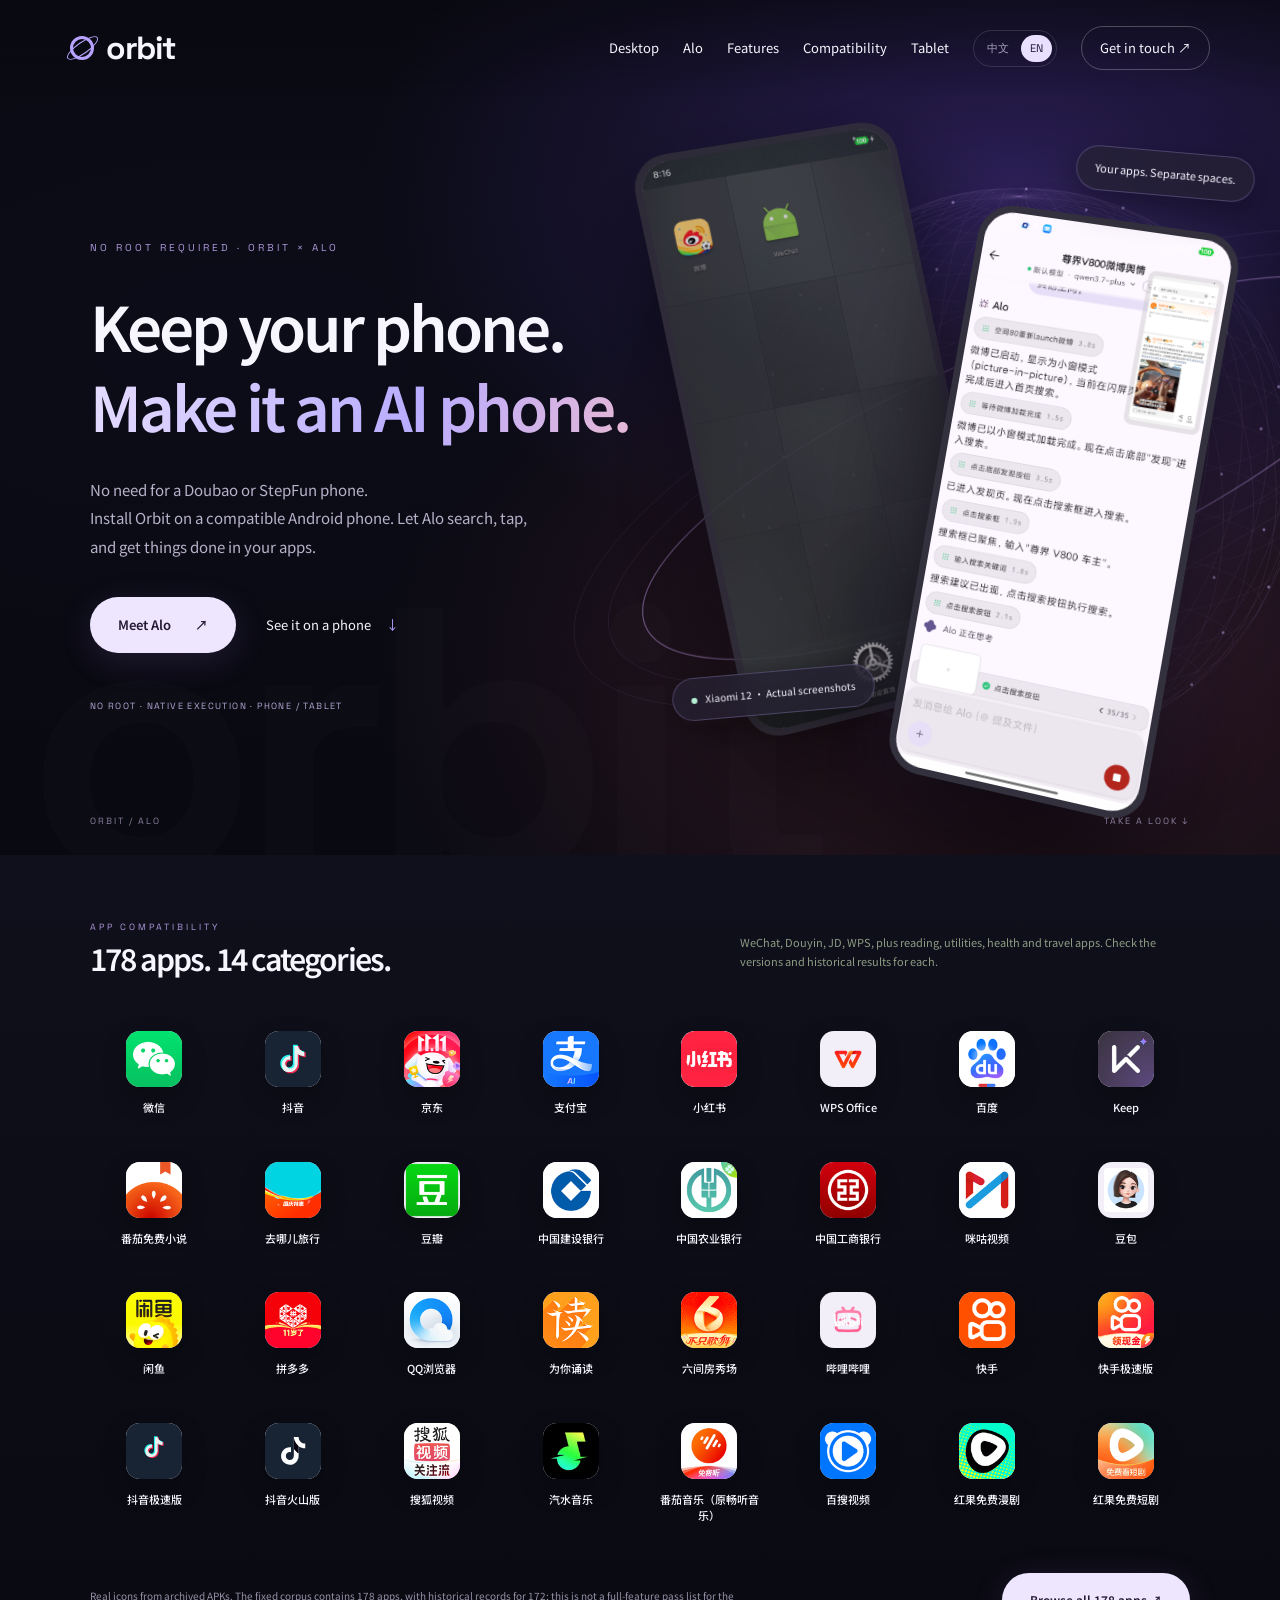
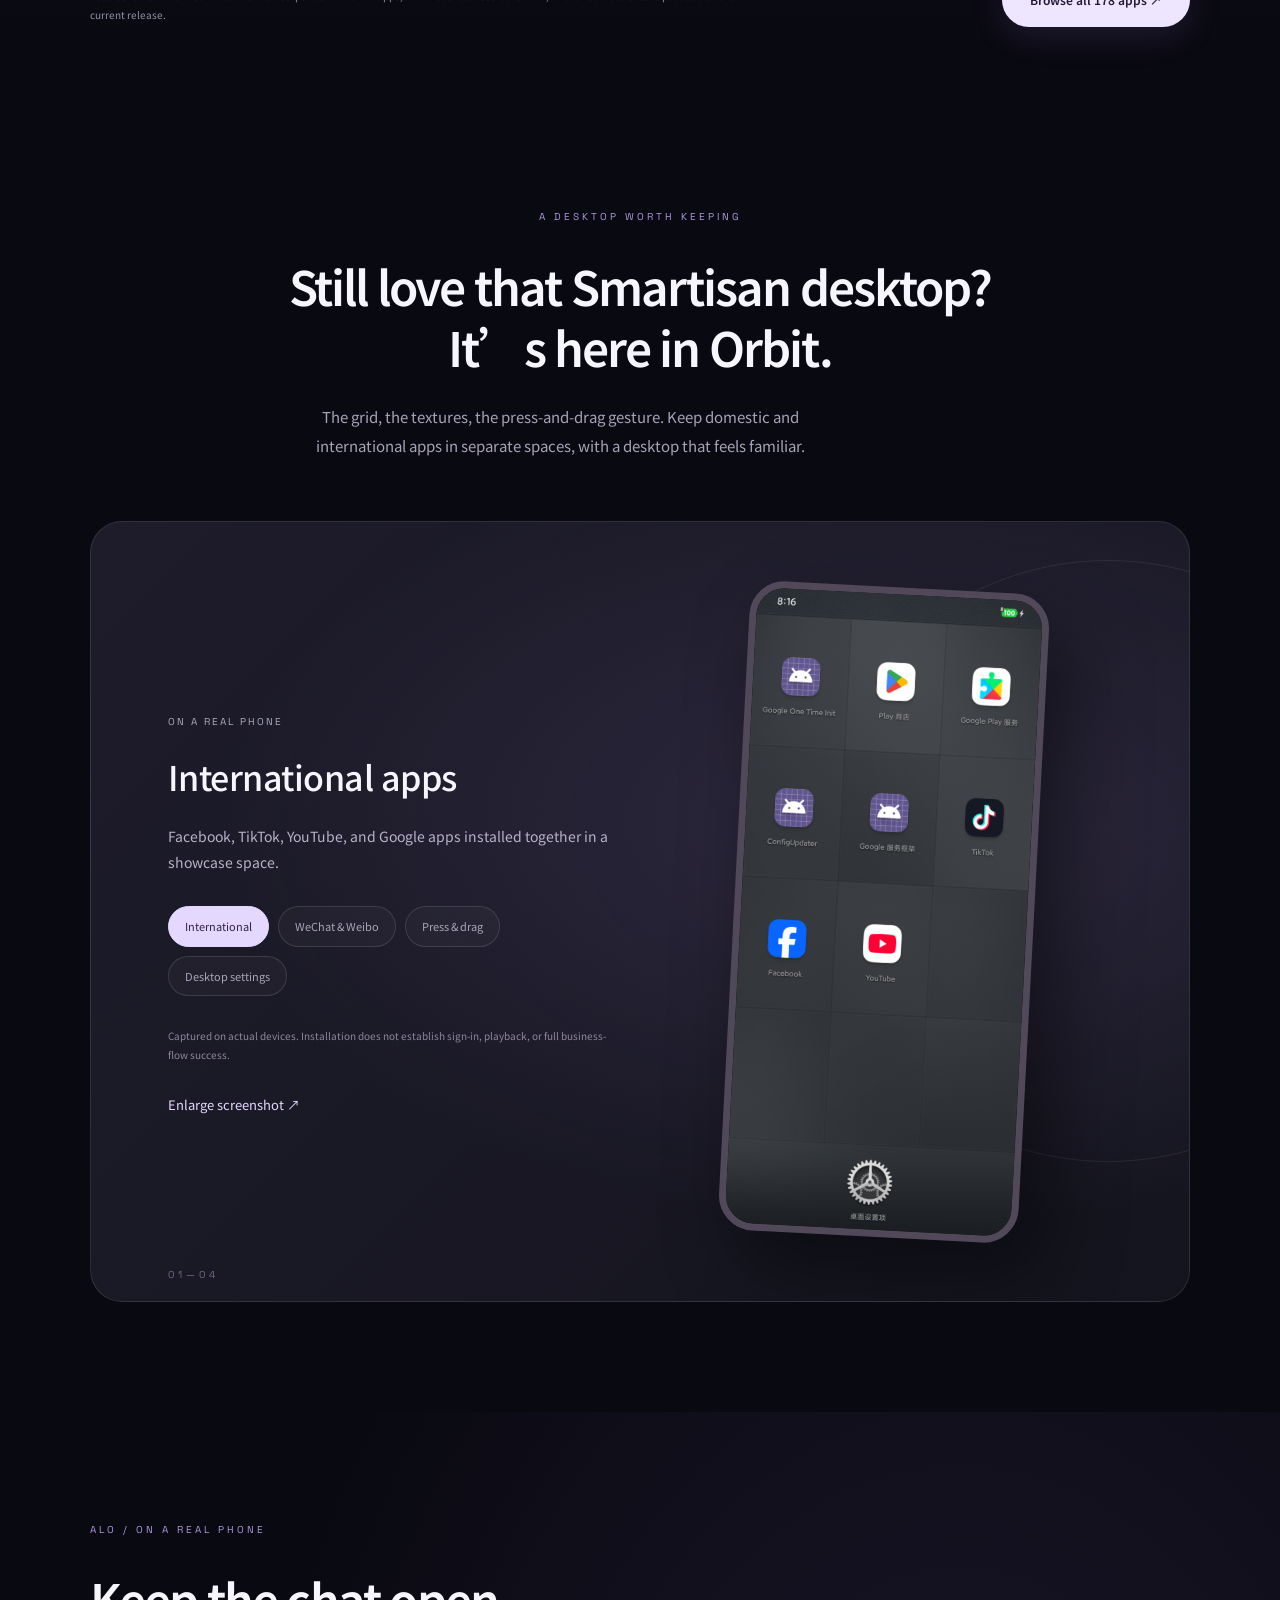
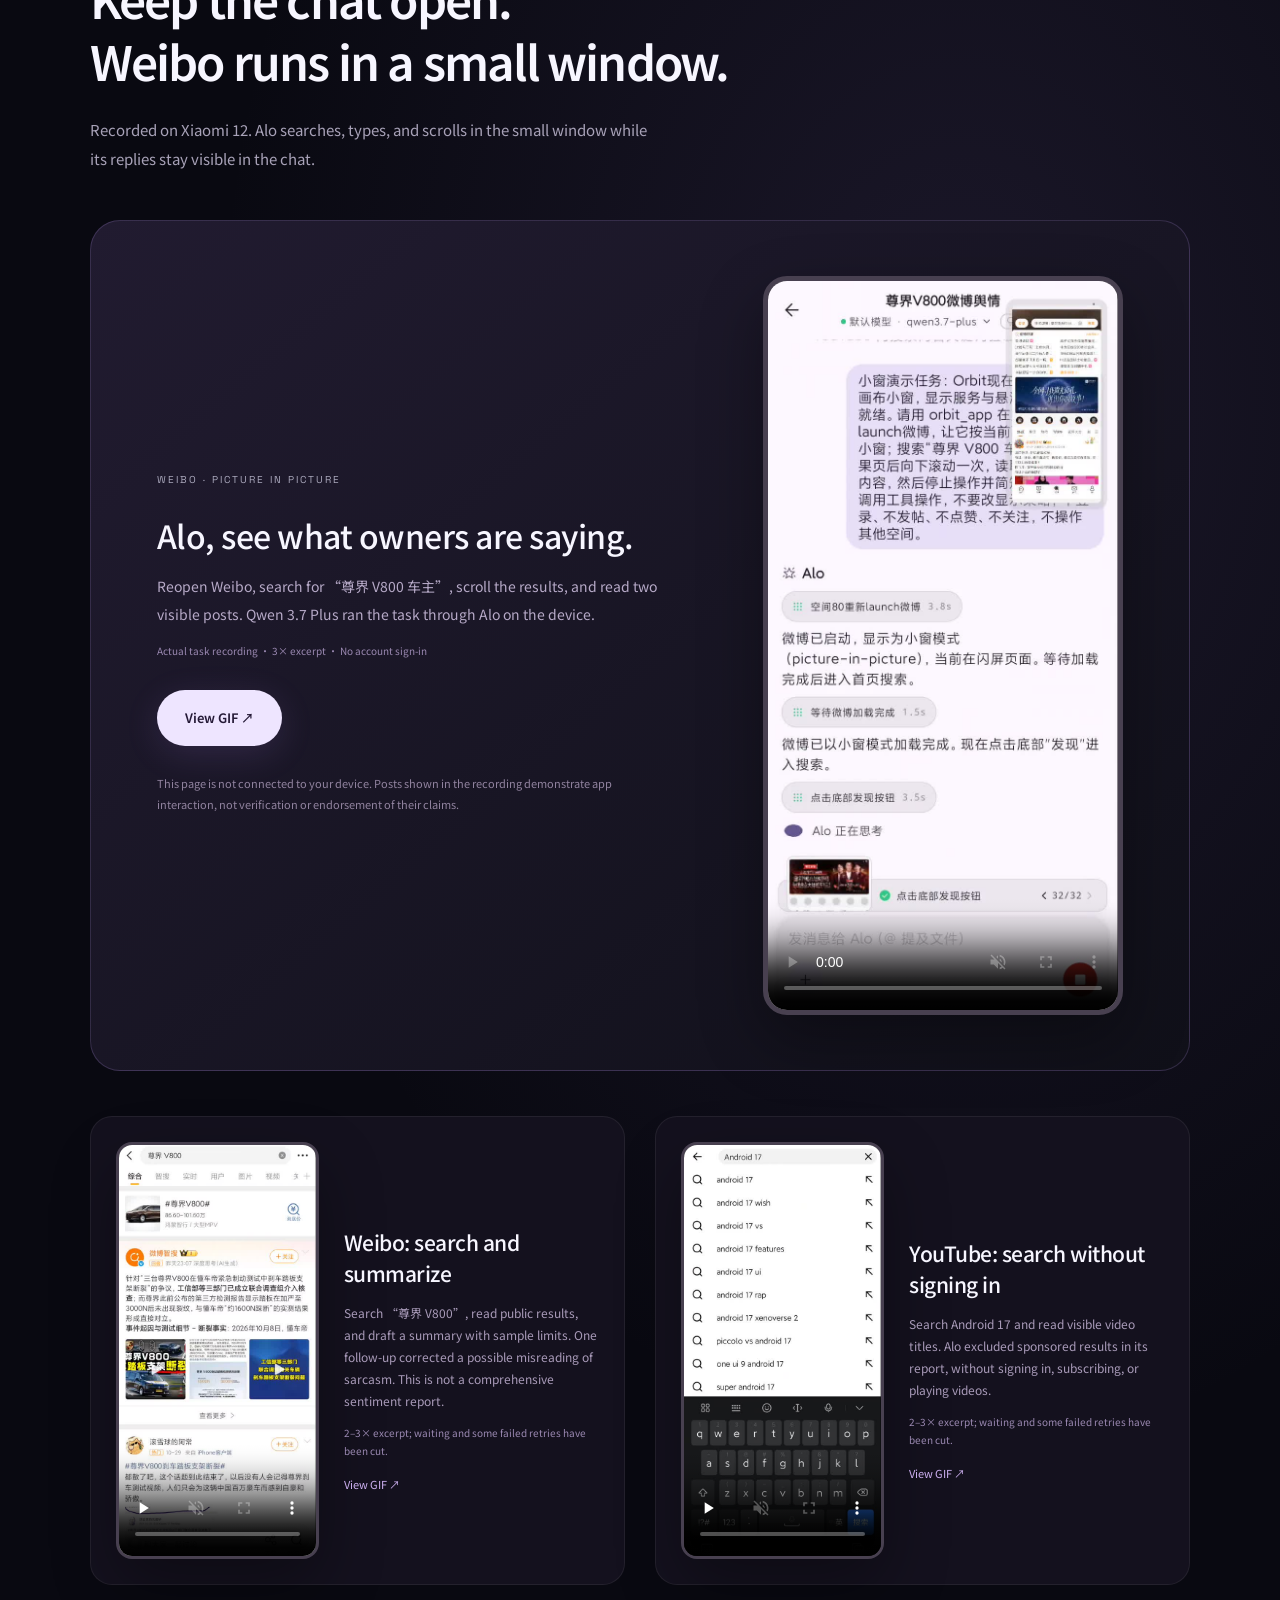
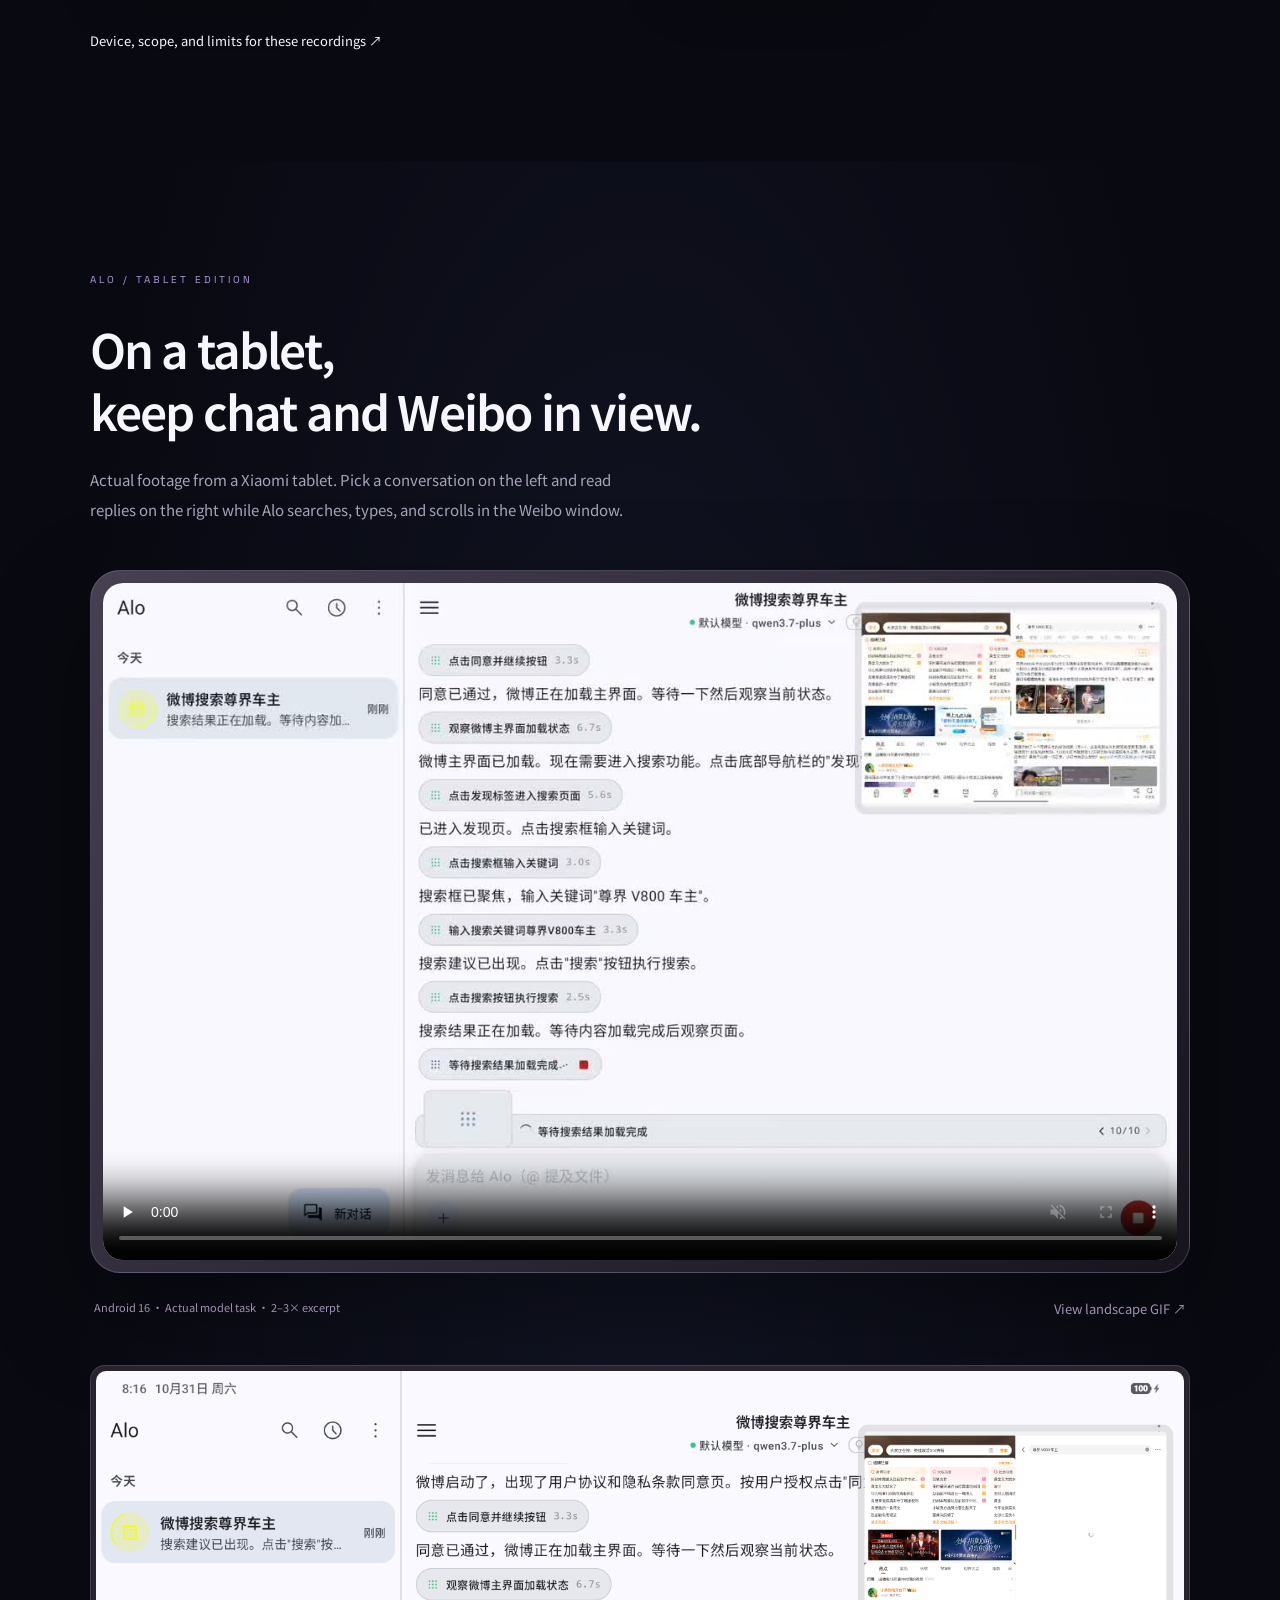
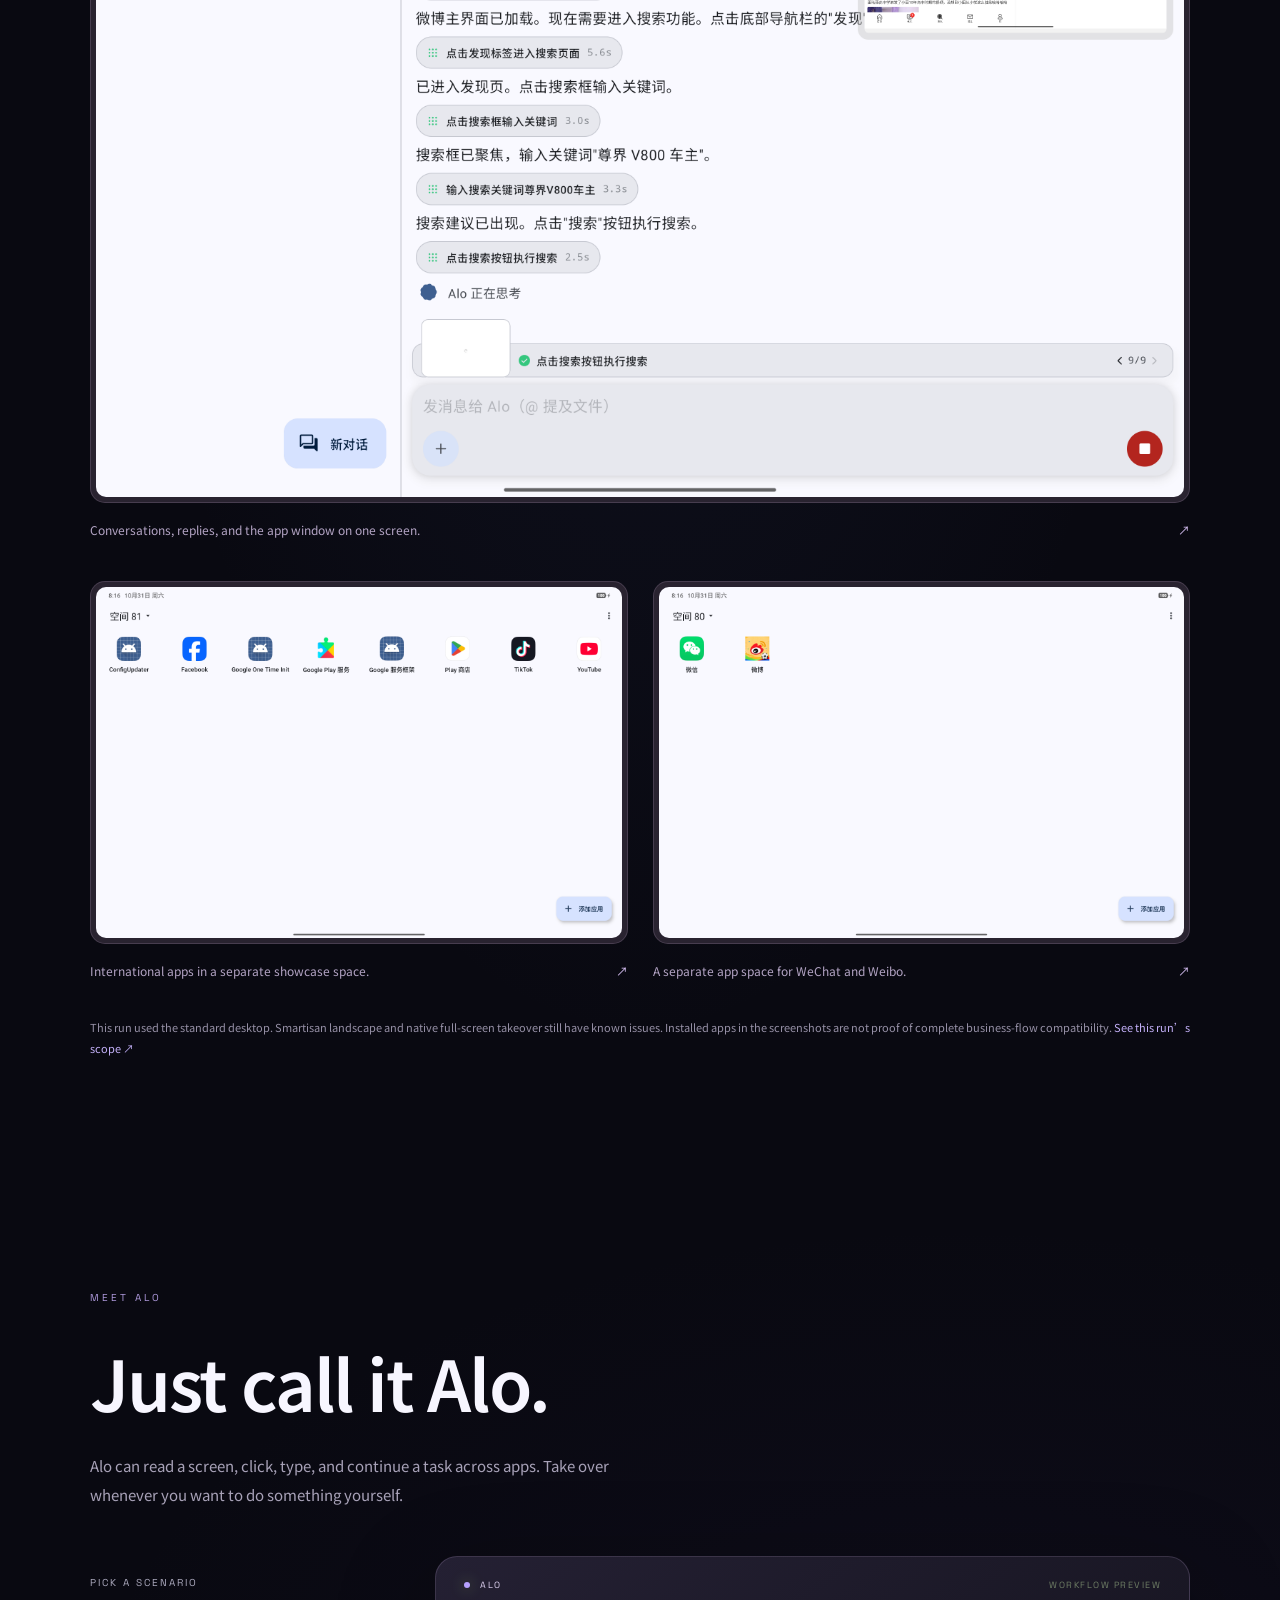
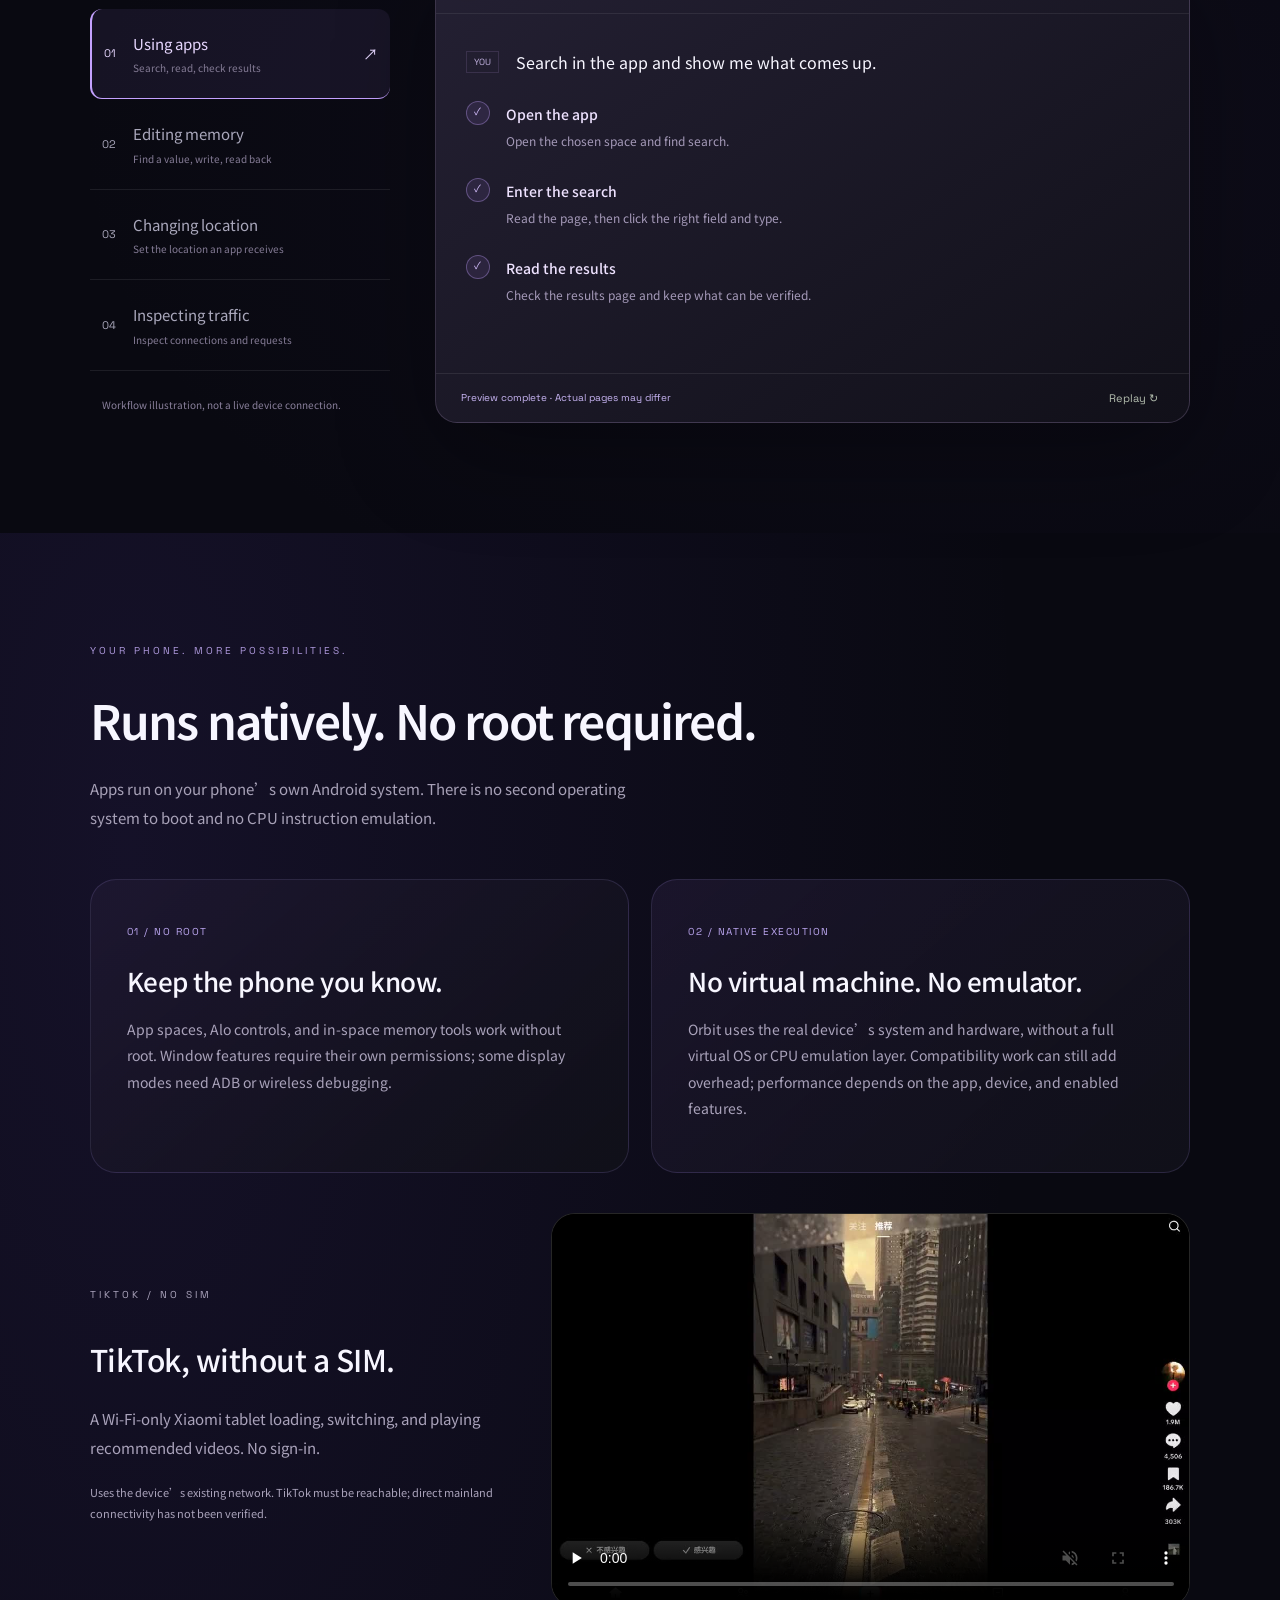
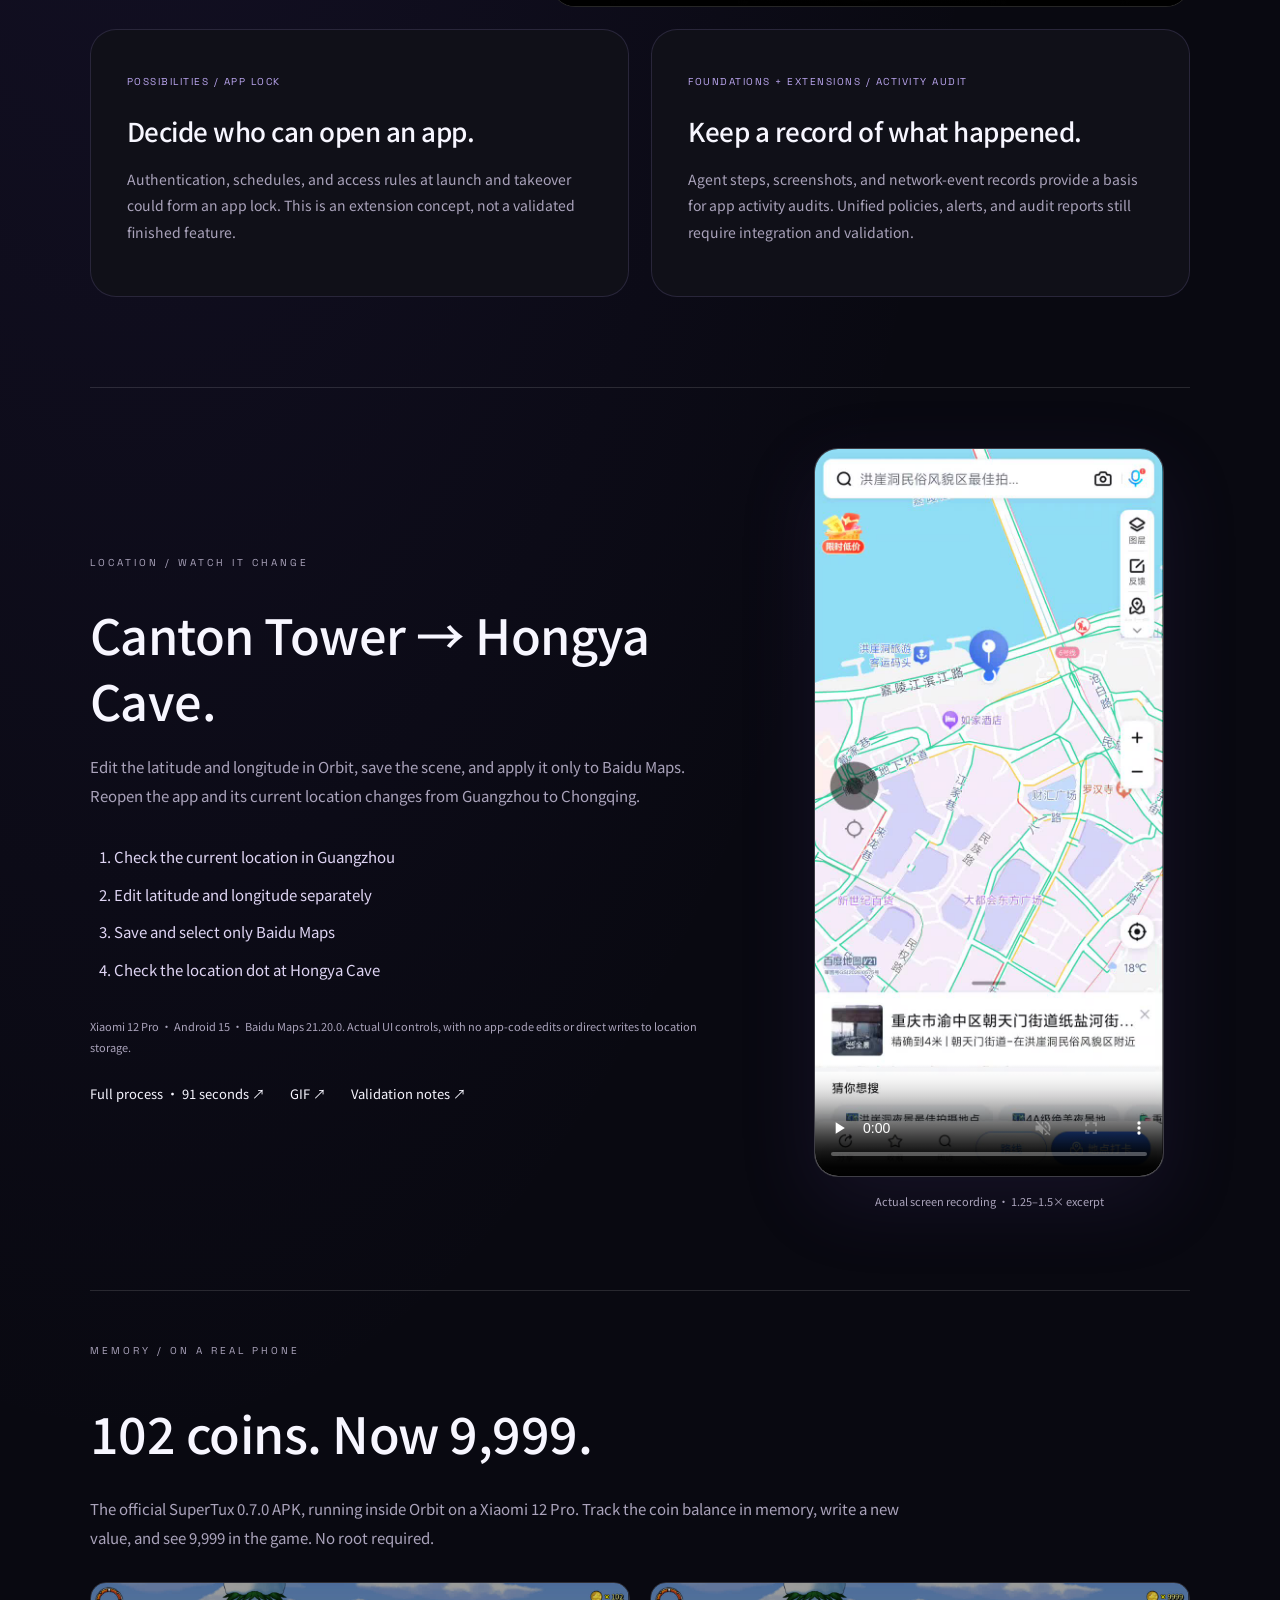
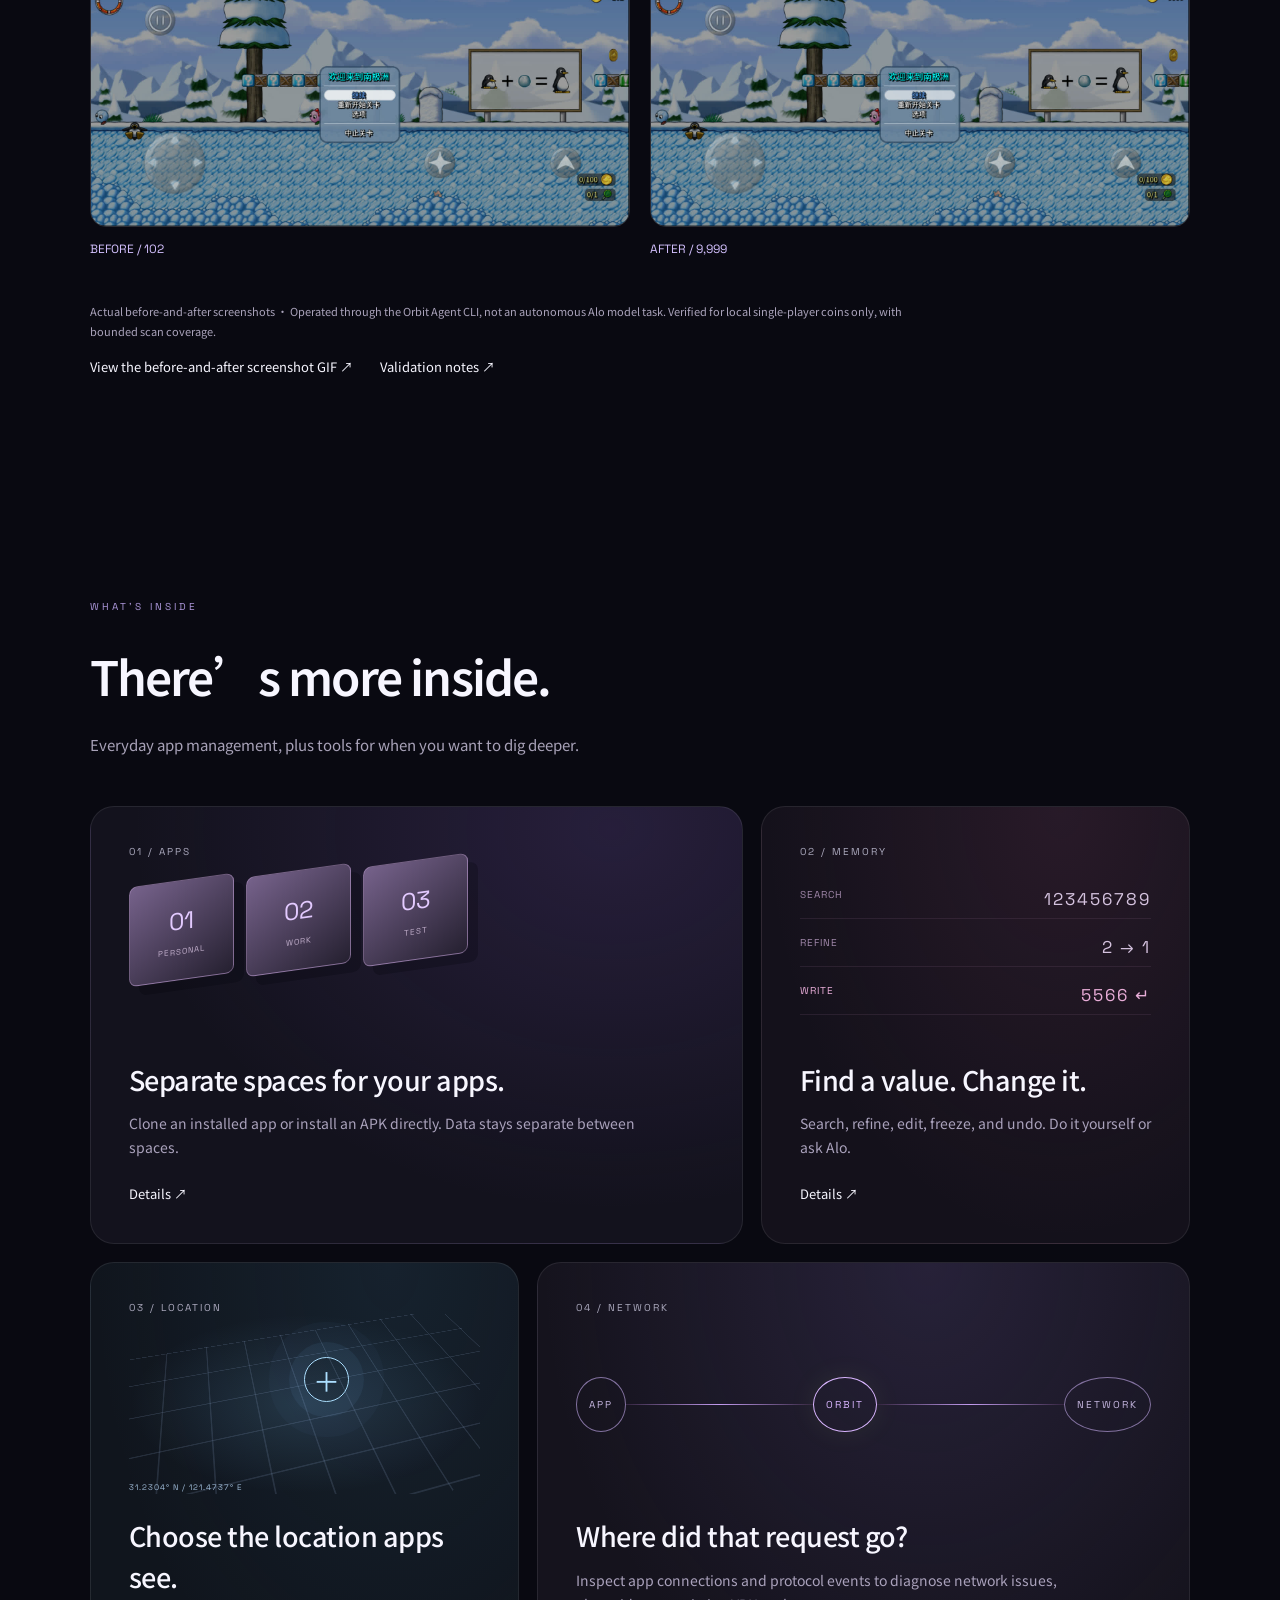
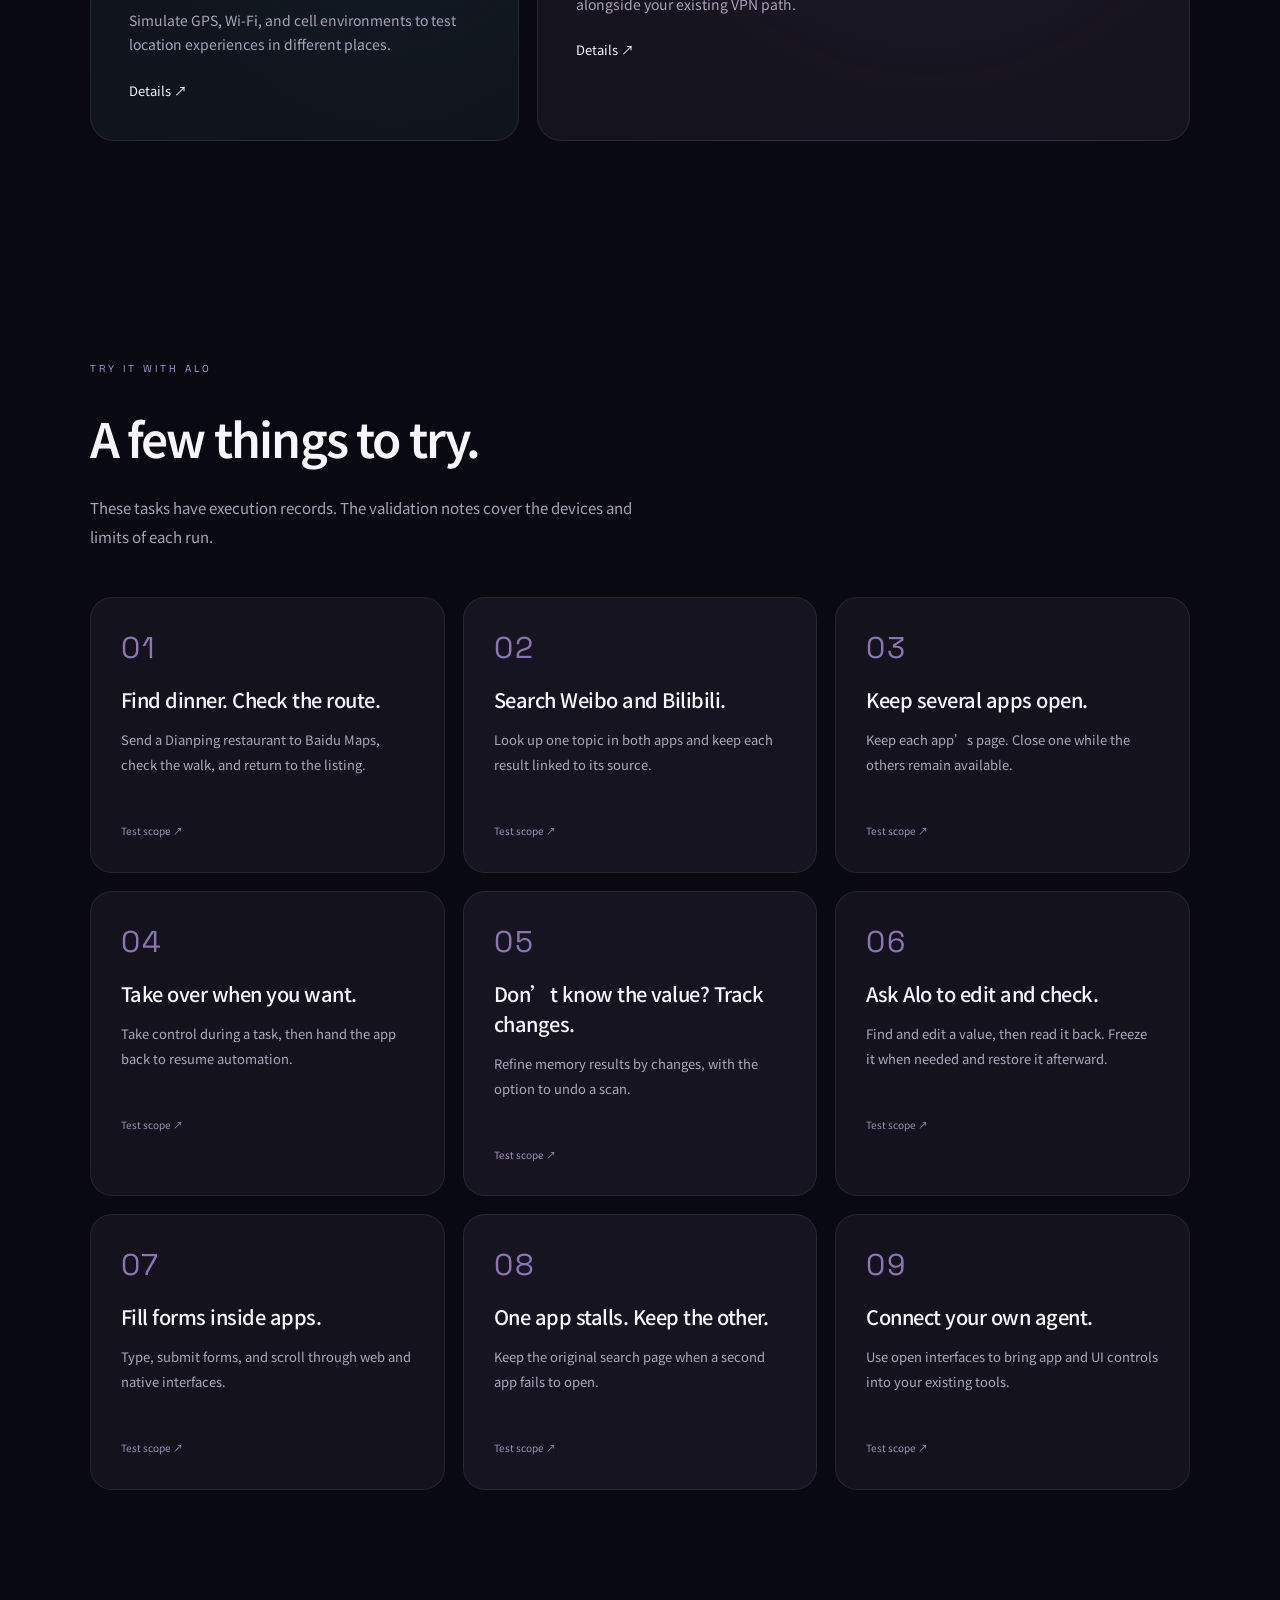
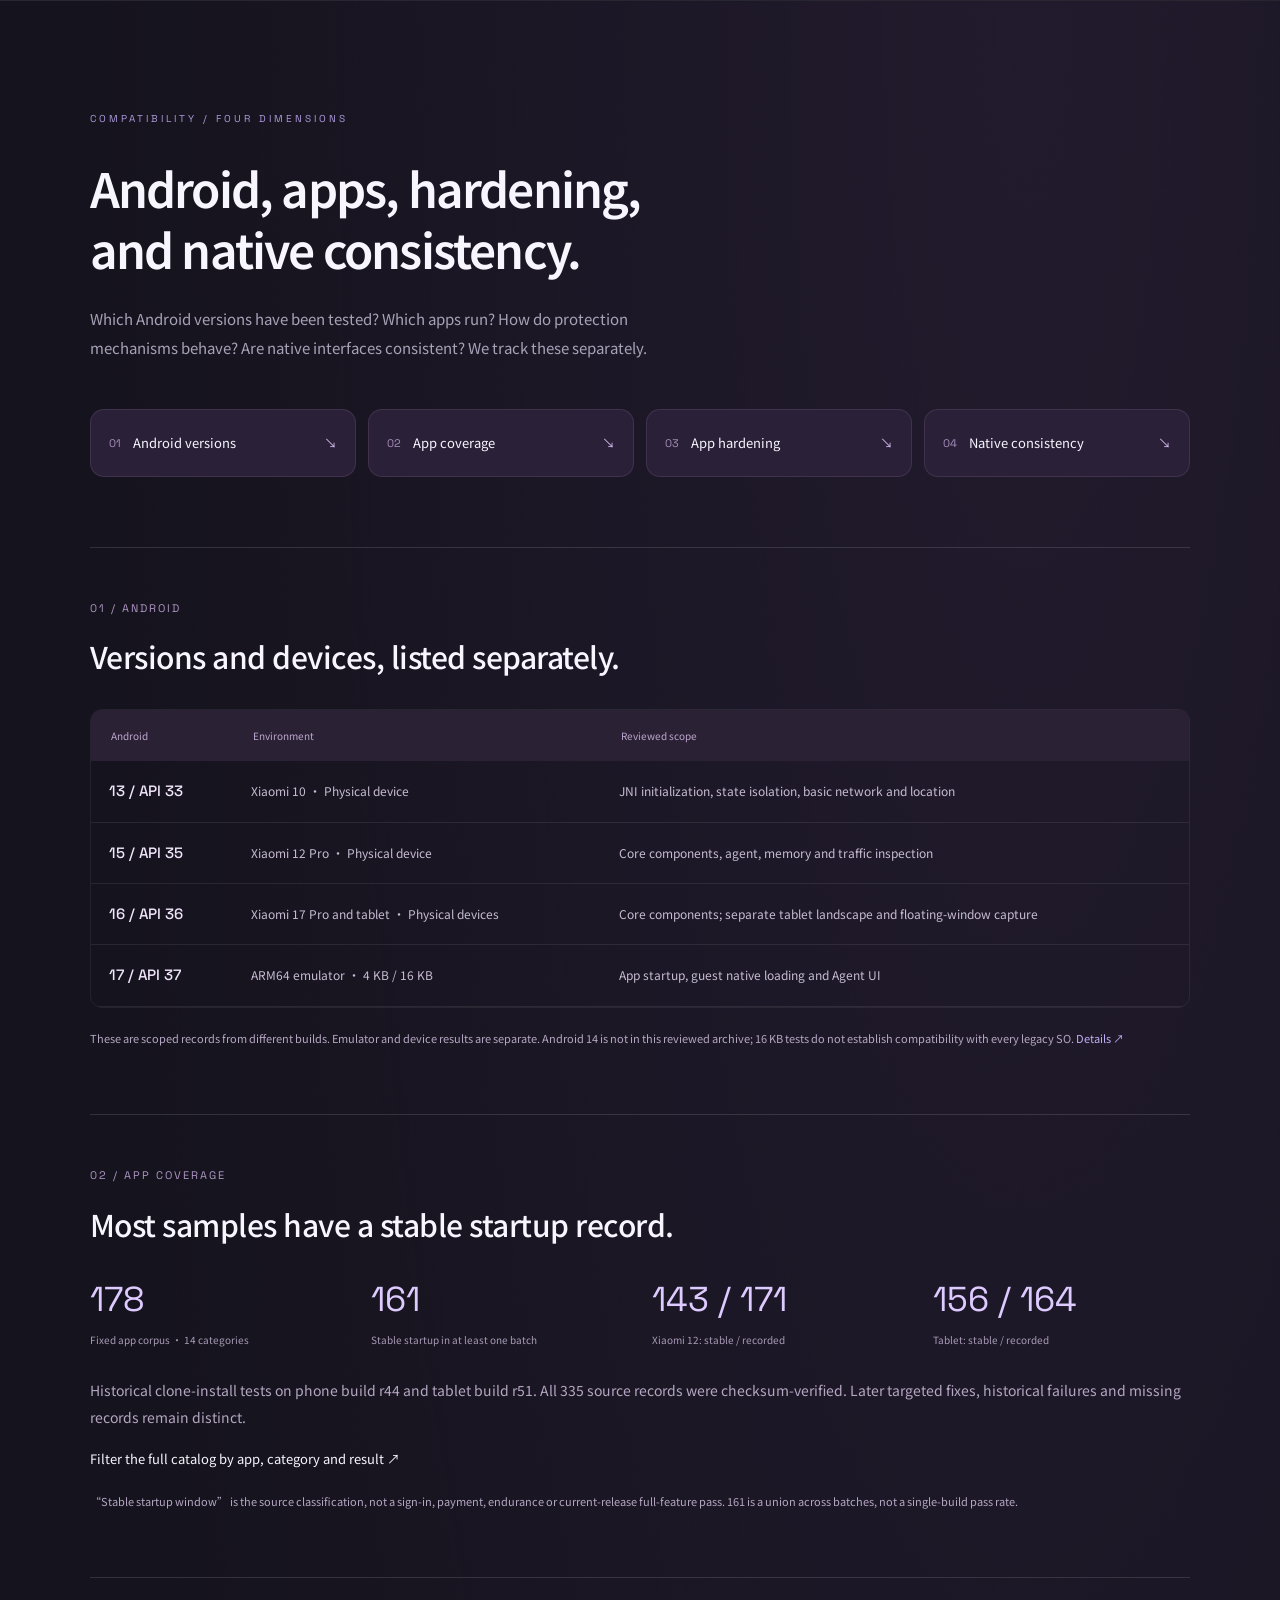
==== commit 17bd66e5: "Show Baidu Maps location changes through real UI controls" ====
--- a/index.html
+++ b/index.html
@@ -3,4 +3,4 @@
  <section class="app-showcase"><div class="app-showcase-top"><div><p class="eyebrow">APP COMPATIBILITY</p><h2>178 款应用，14 个类别。</h2></div><p>微信、抖音、京东、WPS，还有阅读、工具、医疗和出行应用。逐项查看版本和历史结果。</p></div><div class="app-list real-icons"><a class="app-tile" href="compatibility.html#app-com.tencent.mm"><img class="app-icon" src="assets/icons/com.tencent.mm.png" width="64" height="64" loading="lazy" alt=""><strong>微信</strong></a><a class="app-tile" href="compatibility.html#app-com.ss.android.ugc.aweme"><img class="app-icon" src="assets/icons/com.ss.android.ugc.aweme.svg" width="64" height="64" loading="lazy" alt=""><strong>抖音</strong></a><a class="app-tile" href="compatibility.html#app-com.jingdong.app.mall"><img class="app-icon" src="assets/icons/com.jingdong.app.mall.png" width="64" height="64" loading="lazy" alt=""><strong>京东</strong></a><a class="app-tile" href="compatibility.html#app-com.eg.android.AlipayGphone"><img class="app-icon" src="assets/icons/com.eg.android.AlipayGphone.png" width="64" height="64" loading="lazy" alt=""><strong>支付宝</strong></a><a class="app-tile" href="compatibility.html#app-com.xingin.xhs"><img class="app-icon" src="assets/icons/com.xingin.xhs.png" width="64" height="64" loading="lazy" alt=""><strong>小红书</strong></a><a class="app-tile" href="compatibility.html#app-cn.wps.moffice_eng"><img class="app-icon" src="assets/icons/cn.wps.moffice_eng.png" width="64" height="64" loading="lazy" alt=""><strong>WPS Office</strong></a><a class="app-tile" href="compatibility.html#app-com.baidu.searchbox"><img class="app-icon" src="assets/icons/com.baidu.searchbox.png" width="64" height="64" loading="lazy" alt=""><strong>百度</strong></a><a class="app-tile" href="compatibility.html#app-com.gotokeep.keep"><img class="app-icon" src="assets/icons/com.gotokeep.keep.png" width="64" height="64" loading="lazy" alt=""><strong>Keep</strong></a><a class="app-tile" href="compatibility.html#app-com.dragon.read"><img class="app-icon" src="assets/icons/com.dragon.read.png" width="64" height="64" loading="lazy" alt=""><strong>番茄免费小说</strong></a><a class="app-tile" href="compatibility.html#app-com.Qunar"><img class="app-icon" src="assets/icons/com.Qunar.png" width="64" height="64" loading="lazy" alt=""><strong>去哪儿旅行</strong></a><a class="app-tile" href="compatibility.html#app-com.douban.frodo"><img class="app-icon" src="assets/icons/com.douban.frodo.png" width="64" height="64" loading="lazy" alt=""><strong>豆瓣</strong></a><a class="app-tile" href="compatibility.html#app-com.chinamworld.main"><img class="app-icon" src="assets/icons/com.chinamworld.main.png" width="64" height="64" loading="lazy" alt=""><strong>中国建设银行</strong></a><a class="app-tile" href="compatibility.html#app-com.android.bankabc"><img class="app-icon" src="assets/icons/com.android.bankabc.png" width="64" height="64" loading="lazy" alt=""><strong>中国农业银行</strong></a><a class="app-tile" href="compatibility.html#app-com.icbc"><img class="app-icon" src="assets/icons/com.icbc.png" width="64" height="64" loading="lazy" alt=""><strong>中国工商银行</strong></a><a class="app-tile" href="compatibility.html#app-com.cmcc.cmvideo"><img class="app-icon" src="assets/icons/com.cmcc.cmvideo.png" width="64" height="64" loading="lazy" alt=""><strong>咪咕视频</strong></a><a class="app-tile" href="compatibility.html#app-com.larus.nova"><img class="app-icon" src="assets/icons/com.larus.nova.png" width="64" height="64" loading="lazy" alt=""><strong>豆包</strong></a><a class="app-tile" href="compatibility.html#app-com.taobao.idlefish"><img class="app-icon" src="assets/icons/com.taobao.idlefish.png" width="64" height="64" loading="lazy" alt=""><strong>闲鱼</strong></a><a class="app-tile" href="compatibility.html#app-com.xunmeng.pinduoduo"><img class="app-icon" src="assets/icons/com.xunmeng.pinduoduo.png" width="64" height="64" loading="lazy" alt=""><strong>拼多多</strong></a><a class="app-tile" href="compatibility.html#app-com.tencent.mtt"><img class="app-icon" src="assets/icons/com.tencent.mtt.png" width="64" height="64" loading="lazy" alt=""><strong>QQ浏览器</strong></a><a class="app-tile" href="compatibility.html#app-com.ss.readpoem"><img class="app-icon" src="assets/icons/com.ss.readpoem.png" width="64" height="64" loading="lazy" alt=""><strong>为你诵读</strong></a><a class="app-tile" href="compatibility.html#app-com.tencent.tmgp.sixrooms"><img class="app-icon" src="assets/icons/com.tencent.tmgp.sixrooms.png" width="64" height="64" loading="lazy" alt=""><strong>六间房秀场</strong></a><a class="app-tile" href="compatibility.html#app-tv.danmaku.bili"><img class="app-icon" src="assets/icons/tv.danmaku.bili.png" width="64" height="64" loading="lazy" alt=""><strong>哔哩哔哩</strong></a><a class="app-tile" href="compatibility.html#app-com.smile.gifmaker"><img class="app-icon" src="assets/icons/com.smile.gifmaker.png" width="64" height="64" loading="lazy" alt=""><strong>快手</strong></a><a class="app-tile" href="compatibility.html#app-com.kuaishou.nebula"><img class="app-icon" src="assets/icons/com.kuaishou.nebula.png" width="64" height="64" loading="lazy" alt=""><strong>快手极速版</strong></a><a class="app-tile" href="compatibility.html#app-com.ss.android.ugc.aweme.lite"><img class="app-icon" src="assets/icons/com.ss.android.ugc.aweme.lite.svg" width="64" height="64" loading="lazy" alt=""><strong>抖音极速版</strong></a><a class="app-tile" href="compatibility.html#app-com.ss.android.ugc.live"><img class="app-icon" src="assets/icons/com.ss.android.ugc.live.svg" width="64" height="64" loading="lazy" alt=""><strong>抖音火山版</strong></a><a class="app-tile" href="compatibility.html#app-com.sohu.sohuvideo"><img class="app-icon" src="assets/icons/com.sohu.sohuvideo.png" width="64" height="64" loading="lazy" alt=""><strong>搜狐视频</strong></a><a class="app-tile" href="compatibility.html#app-com.luna.music"><img class="app-icon" src="assets/icons/com.luna.music.png" width="64" height="64" loading="lazy" alt=""><strong>汽水音乐</strong></a><a class="app-tile" href="compatibility.html#app-com.xs.fm.lite"><img class="app-icon" src="assets/icons/com.xs.fm.lite.png" width="64" height="64" loading="lazy" alt=""><strong>番茄音乐（原畅听音乐）</strong></a><a class="app-tile" href="compatibility.html#app-com.baidu.video"><img class="app-icon" src="assets/icons/com.baidu.video.png" width="64" height="64" loading="lazy" alt=""><strong>百搜视频</strong></a><a class="app-tile" href="compatibility.html#app-com.kylin.read"><img class="app-icon" src="assets/icons/com.kylin.read.png" width="64" height="64" loading="lazy" alt=""><strong>红果免费漫剧</strong></a><a class="app-tile" href="compatibility.html#app-com.phoenix.read"><img class="app-icon" src="assets/icons/com.phoenix.read.png" width="64" height="64" loading="lazy" alt=""><strong>红果免费短剧</strong></a></div><div class="catalog-teaser-foot"><p class="matrix-note">真实图标取自归档 APK。178 款为固定样本，其中 172 款有历史记录；不表示当前版本全部功能通过。</p><a class="button primary" href="compatibility.html#app-catalog">浏览全部 178 款 ↗</a></div></section><section class="section screenshot-section" id="screens"><div class="section-heading"><p class="eyebrow">A DESKTOP WORTH KEEPING</p><h2>喜欢锤子桌面？<br>在星轨里也能用。</h2><p>熟悉的宫格、纹理和长按拖动。国内外应用可以放进不同空间，桌面按自己的习惯来。</p></div><div class="screen-stage"><div class="screen-copy"><span class="mini-label">ON A REAL PHONE</span><h3 id="shot-title">海外应用桌面</h3><p id="shot-description">Facebook、TikTok、YouTube 与 Google 应用已安装在同一个展示空间。</p><div class="shot-tabs" role="group" aria-label="切换截图">
  <button class="active" data-shot="overseas" aria-pressed="true">海外应用</button><button data-shot="china" aria-pressed="false">微信与微博</button><button data-shot="drag" aria-pressed="false">长按拖动</button><button data-shot="settings" aria-pressed="false">桌面设置</button></div><p class="shot-note">截图来自实际设备。已安装不代表登录、播放或全部业务通过。</p><button class="text-link image-zoom" data-zoom-target="main-shot">放大截图 ↗</button></div><div class="showcase-phone"><img id="main-shot" src="assets/screens/overseas-desktop.png" width="1440" height="3200" loading="lazy" alt="海外应用桌面实拍"></div><div class="screen-number" aria-hidden="true">01—04</div></div></section>
  <section class="section real-demos" id="demos"><div class="section-heading"><p class="eyebrow">ALO / ON A REAL PHONE</p><h2>聊天不用关，<br>微博开小窗。</h2><p>这是小米 12 上的实际操作。阿洛在小窗里搜索、输入和翻页，你能同时看到应用画面和它的回复。</p></div><div class="demo-feature"><div class="demo-feature-copy"><span class="mini-label">WEIBO · PICTURE IN PICTURE</span><h3>阿洛，查查车主怎么说。</h3><p>重新打开微博，搜索“尊界 V800 车主”，滚动结果并读取两条可见内容。这段操作由设备上的 Qwen 3.7 Plus 完成。</p><p class="media-note">真实任务录屏 · 3 倍速节选 · 未登录账号</p><a class="button primary" href="assets/media/alo-weibo-pip.gif" target="_blank" rel="noopener">查看 GIF ↗</a><p class="shot-note">网页没有连接你的设备。视频里的帖子仅用于演示操作，不代表对其说法的核实或认可。</p></div><video class="demo-video" controls muted playsinline preload="metadata" poster="assets/media/alo-weibo-pip-poster.jpg" aria-label="阿洛操作微博小窗的真实录屏"><source src="assets/media/alo-weibo-pip.mp4" type="video/mp4">请下载视频查看。</video></div><div class="demo-secondary"><article class="demo-secondary-card"><video class="demo-video" controls muted playsinline preload="none" poster="assets/media/alo-weibo-poster.jpg" aria-label="微博：搜索后整理摘要"><source src="assets/media/alo-weibo.mp4" type="video/mp4"></video><div><h3>微博：搜索后整理摘要</h3><p>搜索“尊界 V800”，浏览公开结果，再生成带样本限制的摘要。经一次提示修订了可能误读的反讽；这不是完整舆情报告。</p><p class="media-note">2–3 倍速节选，等待与部分错误重试已裁去。</p><a class="text-link" href="assets/media/alo-weibo.gif" target="_blank" rel="noopener">查看 GIF ↗</a></div></article><article class="demo-secondary-card"><video class="demo-video" controls muted playsinline preload="none" poster="assets/media/alo-youtube-poster.jpg" aria-label="YouTube：游客搜索"><source src="assets/media/alo-youtube.mp4" type="video/mp4"></video><div><h3>YouTube：游客搜索</h3><p>搜索 Android 17，读取可见视频标题。阿洛在汇报中排除了赞助广告，没有登录、订阅或播放视频。</p><p class="media-note">2–3 倍速节选，等待与部分错误重试已裁去。</p><a class="text-link" href="assets/media/alo-youtube.gif" target="_blank" rel="noopener">查看 GIF ↗</a></div></article></div><a class="text-link evidence-link" href="evidence.html#recordings">本轮录屏的设备、范围与限制 ↗</a></section><section class="section tablet-demo" id="tablet"><div class="section-heading"><p class="eyebrow">ALO / TABLET EDITION</p><h2>平板横屏，<br>聊天和微博一起看。</h2><p>小米平板上的实际画面：左边选会话，右边看回复。阿洛在微博小窗里完成搜索、输入和滚动，不用反复切回聊天页。</p></div><div class="tablet-video-frame"><video controls muted playsinline preload="none" poster="assets/media/alo-tablet-poster.jpg" aria-label="小米平板横屏阿洛小窗操作录屏"><source src="assets/media/alo-tablet.mp4" type="video/mp4"></video></div><div class="tablet-caption"><span>Android 16 · 真实模型任务 · 2–3 倍速节选</span><a class="text-link" href="assets/media/alo-tablet.gif" target="_blank" rel="noopener">查看横屏 GIF ↗</a></div><div class="tablet-shots"><figure><button class="tablet-shot-button" data-zoom-src="assets/screens/tablet-alo.png" aria-label="放大平板截图"><img src="assets/screens/tablet-alo.png" alt="会话列表、回复和应用小窗，同屏显示。" loading="lazy" width="3048" height="2032"></button><figcaption>会话列表、回复和应用小窗，同屏显示。 <span>↗</span></figcaption></figure><figure><button class="tablet-shot-button" data-zoom-src="assets/screens/tablet-apps.png" aria-label="放大平板截图"><img src="assets/screens/tablet-apps.png" alt="海外应用单独放在一个展示空间。" loading="lazy" width="3048" height="2032"></button><figcaption>海外应用单独放在一个展示空间。 <span>↗</span></figcaption></figure><figure><button class="tablet-shot-button" data-zoom-src="assets/screens/tablet-domestic.png" aria-label="放大平板截图"><img src="assets/screens/tablet-domestic.png" alt="微信和微博使用另一个应用空间。" loading="lazy" width="3048" height="2032"></button><figcaption>微信和微博使用另一个应用空间。 <span>↗</span></figcaption></figure></div><p class="matrix-note">本轮使用标准桌面。锤子桌面横屏和原生全屏接管仍有已知问题；截图中的安装状态也不代表全部应用业务通过。 <a href="evidence.html#tablet">查看本轮范围 ↗</a></p></section><section class="section agent-section" id="agent"><div class="section-heading"><p class="eyebrow">MEET ALO</p><h2>叫它阿洛就好。</h2><p>阿洛能看懂页面、点击和输入，也能在几个应用之间接着做事。你想自己操作时，随时接手。</p></div><div class="agent-workspace"><div class="scenario-picker"><span class="mini-label">挑个场景看看</span><button class="scenario active" data-scenario="ui" aria-pressed="true"><span>01</span><div>应用操作<small>搜索、阅读、检查结果</small></div><b>↗</b></button><button class="scenario " data-scenario="memory" aria-pressed="false"><span>02</span><div>内存修改<small>查找数值，修改后读回</small></div><b>↗</b></button><button class="scenario " data-scenario="location" aria-pressed="false"><span>03</span><div>换个位置<small>设置应用收到的定位</small></div><b>↗</b></button><button class="scenario " data-scenario="network" aria-pressed="false"><span>04</span><div>看看网络<small>查看连接和请求</small></div><b>↗</b></button><p>流程示意，非实时设备连接。</p></div><div class="console"><div class="console-top"><span><i></i> ALO</span><span>操作示意</span></div><div class="prompt"><span>你</span><p id="demo-prompt"></p></div><div class="steps" id="demo-steps" aria-live="polite"></div><div class="console-bottom"><span id="demo-result"></span><button id="replay">再看一次 ↻</button></div></div></div></section>
- <section class="section native-promise" id="native-execution"><div class="section-heading"><p class="eyebrow">YOUR PHONE. MORE POSSIBILITIES.</p><h2>原生运行，免 Root。</h2><p>应用直接运行在手机的 Android 系统上。无需启动第二套系统，也不模拟 CPU 指令集。</p></div><div class="native-cards"><article><span>01 / NO ROOT</span><h3>保留你习惯的手机。</h3><p>应用空间、阿洛操作与空间内的内存工具，无需取得 Root 权限。小窗等功能按需授权，部分显示方式需要 ADB 或无线调试。</p></article><article><span>02 / NATIVE EXECUTION</span><h3>不是虚拟机，也不是模拟器。</h3><p>复用真实设备的系统与硬件，省去运行完整虚拟系统和 CPU 模拟的那一层。兼容适配仍可能产生开销，实际性能取决于应用、设备与启用的功能。</p></article></div><div class="sim-demo"><div><p class="eyebrow">TIKTOK / NO SIM</p><h3>不插卡，也能看 TikTok。</h3><p>无蜂窝模块的小米平板，实际加载、切换并播放推荐视频。无需登录。</p><p class="matrix-note">沿用设备现有网络；仍需具备可访问 TikTok 的网络条件，未验证国内直连。</p></div><video controls muted playsinline preload="none" poster="assets/media/tiktok-nosim-poster.jpg" aria-label="无 SIM 平板实际播放 TikTok"><source src="assets/media/tiktok-nosim.mp4" type="video/mp4"></video></div><div class="native-cards extensions"><article><span>扩展方向 / 应用锁</span><h3>想打开，还得你同意。</h3><p>在应用启动和接管入口接入身份验证、时段和访问规则，可以做成独立的应用锁。这里展示的是扩展方向，尚未作为完整功能验收。</p></article><article><span>现有基础 + 扩展 / 行为审计</span><h3>做过什么，有据可查。</h3><p>已有 Agent 操作步骤、截图与网络事件记录，可继续扩展应用行为审计。统一策略、告警和审计报表仍需接入与验证。</p></article></div><div class="gold-demo" id="game-memory"><p class="eyebrow">MEMORY / ON A REAL PHONE</p><h3>102 枚金币，改成 9999。</h3><p>官方原版 SuperTux 0.7.0，安装到星轨后直接运行。在小米 12 Pro 上搜索实际金币变化，写入新数值，游戏界面随即显示 9999。全程免 Root。</p><div class="gold-pair"><figure><a href="assets/media/gold-before.jpg" target="_blank" rel="noopener"><img src="assets/media/gold-before.jpg" width="1600" height="720" loading="lazy" alt="修改前，游戏右上角显示 102 金币"></a><figcaption>修改前 / 102</figcaption></figure><figure><a href="assets/media/gold-after.jpg" target="_blank" rel="noopener"><img src="assets/media/gold-after.jpg" width="1600" height="720" loading="lazy" alt="修改后，游戏右上角显示 9999 金币"></a><figcaption>修改后 / 9999</figcaption></figure></div><p class="matrix-note">实际设备前后截图 · Orbit Agent CLI 操作 · 非阿洛模型自主任务。仅验证本地单机金币，不涉及服务端余额；扫描范围有明确限制。</p><a class="text-link" href="assets/media/gold-comparison.gif" target="_blank" rel="noopener">查看前后截图对照 GIF ↗</a> <a class="text-link" href="evidence.html#game-memory">实测说明 ↗</a></div></section><section class="section intro" id="capabilities"><div class="section-heading"><p class="eyebrow">WHAT’S INSIDE</p><h2>分身之外，还有这些。</h2><p>常用的应用管理和想折腾的进阶功能，都放在这里。</p></div><div class="cap-grid"><article class="cap-card wide"><div class="card-number">01 / APPS</div><div class="space-visual" aria-hidden="true"><div>01<small>PERSONAL</small></div><div>02<small>WORK</small></div><div>03<small>TEST</small></div></div><h3>多个空间，分别使用。</h3><p>克隆已有应用，或直接安装 APK。不同空间的数据分开保存。</p><a class="text-link" href="evidence.html">功能说明 ↗</a></article><article class="cap-card "><div class="card-number">02 / MEMORY</div><div class="memory-visual" aria-hidden="true"><span>SEARCH <b>123456789</b></span><span>REFINE <b>2 → 1</b></span><span class="highlight">WRITE <b>5566 ↵</b></span></div><h3>找到那个数值，改一下。</h3><p>搜索、筛选、修改、冻结，也能撤销。可以自己操作，或交给阿洛。</p><a class="text-link" href="evidence.html">功能说明 ↗</a></article><article class="cap-card "><div class="card-number">03 / LOCATION</div><div class="location-visual" aria-hidden="true"><div class="map-lines"></div><span class="map-pin">＋</span><span class="coordinates">31.2304° N / 121.4737° E</span></div><h3>应用的位置，你来设。</h3><p>模拟 GPS、Wi-Fi 和基站场景，用来测试不同地区的位置体验。</p><a class="text-link" href="evidence.html">功能说明 ↗</a></article><article class="cap-card wide"><div class="card-number">04 / NETWORK</div><div class="network-visual" aria-hidden="true"><span>APP</span><i></i><span>ORBIT</span><i></i><span>NETWORK</span></div><h3>请求发到哪了？</h3><p>查看应用的连接和协议事件，排查网络问题。支持结合现有 VPN 路径使用。</p><a class="text-link" href="evidence.html">功能说明 ↗</a></article></div></section><section class="section plays-section" id="playbooks"><div class="section-heading"><p class="eyebrow">TRY IT WITH ALO</p><h2>可以从这些事开始。</h2><p>下面这些任务已有执行记录，点开验证说明能看到当时的设备和限制。</p></div><div class="plays-grid"><article class="play"><span class="mini-label">01</span><h3>点评找餐厅，地图看路线。</h3><p>把点评里的店名交给百度地图，看看怎么走，再回到商户页。</p><a class="text-link" href="evidence.html#playbooks">查看实测范围 ↗</a></article><article class="play"><span class="mini-label">02</span><h3>微博和 B 站，一起查。</h3><p>搜索同一个话题，分开整理两边的结果，保留出处。</p><a class="text-link" href="evidence.html#playbooks">查看实测范围 ↗</a></article><article class="play"><span class="mini-label">03</span><h3>几个 App 同时开着。</h3><p>各自保留页面。关掉其中一个，其余应用还能继续操作。</p><a class="text-link" href="evidence.html#playbooks">查看实测范围 ↗</a></article><article class="play"><span class="mini-label">04</span><h3>你想接手，直接来。</h3><p>阿洛操作到一半，你可以接过来；交还后再继续。</p><a class="text-link" href="evidence.html#playbooks">查看实测范围 ↗</a></article><article class="play"><span class="mini-label">05</span><h3>不知道数值？先找变化。</h3><p>在内存里按变化筛选，也可以撤销上一次筛选。</p><a class="text-link" href="evidence.html#playbooks">查看实测范围 ↗</a></article><article class="play"><span class="mini-label">06</span><h3>让阿洛改，再检查。</h3><p>查找并修改数值，读回确认。需要时冻结，结束后恢复。</p><a class="text-link" href="evidence.html#playbooks">查看实测范围 ↗</a></article><article class="play"><span class="mini-label">07</span><h3>网页里的表单，也能填。</h3><p>输入文字、提交、滚动列表，支持网页和原生界面。</p><a class="text-link" href="evidence.html#playbooks">查看实测范围 ↗</a></article><article class="play"><span class="mini-label">08</span><h3>一个应用卡住，别的照常。</h3><p>次应用启动失败时，保留原应用的搜索页面，再单独处理。</p><a class="text-link" href="evidence.html#playbooks">查看实测范围 ↗</a></article><article class="play"><span class="mini-label">09</span><h3>接上你自己的 Agent。</h3><p>通过开放接口调用应用与界面能力，接入已有工具。</p><a class="text-link" href="evidence.html#playbooks">查看实测范围 ↗</a></article></div></section><section class="section compat-section four-dimensions" id="compatibility"><div class="section-heading"><p class="eyebrow">COMPATIBILITY / FOUR DIMENSIONS</p><h2>系统、应用、加固，<br>还有原生一致性。</h2><p>能装在哪个 Android 版本，哪些应用跑过，遇到加固时表现如何，原生接口是否一致。四个维度分别验证。</p></div><nav class="compat-dimension-nav" aria-label="兼容性维度"><a href="#android-support"><span>01</span>Android 版本 <b>↘</b></a><a href="#app-coverage"><span>02</span>应用覆盖面 <b>↘</b></a><a href="#hardening"><span>03</span>加固场景 <b>↘</b></a><a href="#native-consistency"><span>04</span>原生一致性 <b>↘</b></a></nav><article class="compat-panel" id="android-support"><div class="compat-panel-title"><span>01 / ANDROID</span><h3>版本和设备，分别列清楚。</h3></div><div class="table-wrap"><table><thead><tr><th>Android</th><th>验证环境</th><th>已核对的范围</th></tr></thead><tbody><tr><td><strong>13 / API 33</strong></td><td>小米 10 · 真机</td><td>JNI 初始化、状态隔离、基础网络与定位</td></tr><tr><td><strong>15 / API 35</strong></td><td>小米 12 Pro · 真机</td><td>核心组件、Agent、内存与流量检查</td></tr><tr><td><strong>16 / API 36</strong></td><td>小米 17 Pro、平板 · 真机</td><td>基础组件；平板另有横屏与小窗实拍</td></tr><tr><td><strong>17 / API 37</strong></td><td>ARM64 模拟器 · 4 KB / 16 KB</td><td>应用启动、Guest native 加载与 Agent UI</td></tr></tbody></table></div><p class="matrix-note">以上为不同制品的限定场景记录，模拟器与真机分列。Android 14 未纳入本次已核对档案；16 KB 验证不等于所有旧版 SO 都兼容。 <a href="evidence.html">详细范围 ↗</a></p></article><article class="compat-panel" id="app-coverage"><div class="compat-panel-title"><span>02 / APP COVERAGE</span><h3>大多数样本已有启动稳定记录。</h3></div><div class="coverage-numbers"><div><strong>178</strong><span>固定应用样本 · 14 类</span></div><div><strong>161</strong><span>至少一批有启动稳定记录</span></div><div><strong>143 / 171</strong><span>小米 12：稳定 / 有记录</span></div><div><strong>156 / 164</strong><span>平板：稳定 / 有记录</span></div></div><p>来自手机 r44 与平板 r51 的历史克隆安装测试。335 条原始记录已逐一核对校验值。当前版本的专项修复、旧版本的失败和未取得记录的样本，分别保留。</p><a class="text-link" href="compatibility.html#app-catalog">按应用名、类别和结果筛选完整目录 ↗</a><p class="matrix-note">“启动观察稳定”是原始检测标签，不代表登录、支付、长期运行或当前交付包的全功能通过。161 是跨批次并集，不是同一版本全量通过率。</p></article><article class="compat-panel" id="hardening"><div class="compat-panel-title"><span>03 / APP HARDENING</span><h3>按保护机制验证，不只看壳的名字。</h3></div><div class="hardening-grid"><div class="hardening-item"><span class="mini-label">Native code integrity</span><h4>原生代码完整性</h4><p>libc / linker 文件与内存代码视图；工行、每日记有特定版本启动修复记录。</p><span class="scope-tag">限定场景有正例</span></div><div class="hardening-item"><span class="mini-label">ELF / JNI / dynamic loading</span><h4>ELF、JNI 与动态加载</h4><p>APK 内 SO、动态库依赖与动态代码路径；按实际 APK、ABI 和页大小核对。</p><span class="scope-tag">按样本验证</span></div><div class="hardening-item"><span class="mini-label">Direct system calls / procfs</span><h4>直接系统调用与 procfs</h4><p>覆盖常规 libc 调用之外的接口与进程视图；当前基础检测仍有 9 项差异。</p><span class="scope-tag">仍有已知差异</span></div><div class="hardening-item"><span class="mini-label">ART / class loading</span><h4>ART 与类加载</h4><p>原调用、类加载与线程栈适配；微信有特定版本启动修复记录。</p><span class="scope-tag">限定场景有正例</span></div><div class="hardening-item"><span class="mini-label">Multi-process / signals</span><h4>多进程与信号处理</h4><p>服务重建、子进程与信号语义分别验证；财联社受控崩溃重建通过不等于长期稳定。</p><span class="scope-tag">按具体合同验证</span></div><div class="hardening-item"><span class="mini-label">RASP / anti-tampering</span><h4>运行时自保护与防篡改</h4><p>包括 Promon Shield 相关样本研究。汇丰香港、点点穿书仍有未解决场景。</p><span class="scope-tag">未全面通过</span></div></div><p class="matrix-note">不按厂商品牌宣称“全版本加固通吃”；特定应用的启动正例不能推广到同厂商全部产品。</p></article><article class="compat-panel" id="native-consistency"><div class="compat-panel-title"><span>04 / NATIVE CONSISTENCY</span><h3>检测项和通过数，直接公开。</h3></div><div class="native-headline"><div><strong>58<span> / 77</span></strong><p>系统一致性基础检测通过</p></div><div><strong>31<span> / 48</span></strong><p>其中 Native 相关检测通过</p></div></div><div class="result-bar" aria-hidden="true"><i style="flex:58" class="result-pass"></i><i style="flex:9" class="result-fail"></i><i style="flex:7" class="result-unknown"></i><i style="flex:2" class="result-ns"></i><i style="flex:1" class="result-info"></i></div><div class="result-legend"><span>58 PASS</span><span>9 FAIL</span><span>7 INCONCLUSIVE</span><span>2 NOT_SUPPORTED</span><span>1 INFO</span></div><p>Native 相关检查涉及文件与 FD、进程与 procfs、ART / Linker / 内存映射、CPU / ABI / 页大小，以及对象跨接口一致性。下表按同一批原始结果分组。</p><div class="table-wrap"><table><thead><tr><th>原生检测方向</th><th>PASS</th><th>总项数</th><th>其余状态</th></tr></thead><tbody><tr><td>文件、FD 与路径</td><td>7</td><td>9</td><td>1 INCONCLUSIVE · 1 FAIL</td></tr><tr><td>进程与 Procfs</td><td>11</td><td>18</td><td>3 FAIL · 2 NOT_SUPPORTED · 2 INCONCLUSIVE</td></tr><tr><td>ART、Linker 与 Maps</td><td>7</td><td>13</td><td>5 FAIL · 1 INCONCLUSIVE</td></tr><tr><td>CPU、ABI 与页大小</td><td>2</td><td>3</td><td>1 INCONCLUSIVE</td></tr><tr><td>对象跨接口一致性</td><td>4</td><td>5</td><td>1 INCONCLUSIVE</td></tr></tbody></table></div><p class="matrix-note">固定记录：2026-10-29，小米 12 Pro / API 35，de35bed9，Probe 1a078569。48 项是按 SYSCALL / NATIVE / LIBC / LINKER / XVIEW 检测 ID 归类的子集；不是 48 个互相独立的功能。专项历史数据另列，不与 77 项相加。</p><a class="text-link" href="compatibility.html#native-checklist">查看全部 77 项及 9 项未通过结果 ↗</a></article><aside class="terminology"><p class="eyebrow">TERMINOLOGY</p><h3>“影子模式”对应什么技术？</h3><p>官网采用“Native 系统调用兼容层”描述原产品中的“影子模式”：通过系统调用拦截、路径与 procfs 视图投影、文件描述符语义适配，处理原生调用的兼容性。原生代码完整性与跨接口一致性是另外需要验证的性质。</p><div class="term-chips"><span>System-call interposition</span><span>Procfs view consistency</span><span>FD / OFD semantics</span><span>Native code integrity</span></div><p class="matrix-note">Seccomp-BPF 是系统调用过滤机制，不等于完整虚拟机或完整安全沙箱；此处也不宣称拥有独立的内核 mount namespace。 <a href="https://docs.kernel.org/userspace-api/seccomp_filter.html">Linux Seccomp</a> · <a href="https://man7.org/linux/man-pages/man5/proc.5.html">proc(5)</a></p></aside><div class="compat-details"><article><span class="mini-label">TIKTOK</span><h3>TikTok，不插卡也能看。</h3><p>已在无蜂窝模块的小米 Wi-Fi 平板上实测：无需 SIM 卡，访客模式加载、切换并播放推荐视频。使用时仍需可访问 TikTok 的网络；未验证国内网络直连。</p></article><article><span class="mini-label">READ THE RECORDS</span><h3>历史矩阵与专项结果都保留。</h3><p><a href="compatibility.html">完整兼容性目录与检测清单 ↗</a></p><p><a href="evidence.html">Agent、手机和平板实拍说明 ↗</a></p></article></div></section><section class="section product-gallery"><div class="section-heading"><p class="eyebrow">TAKE A CLOSER LOOK</p><h2>点开，看看细节。</h2><p>应用管理、Agent 和网络检查的真实界面。截图保留了当时的产品名称与语言。</p></div><div class="gallery-row"><figure><button class="screenshot-button" data-zoom-src="assets/screens/workspace.png" aria-label="放大 应用管理"><img class="" src="assets/screens/workspace.png" alt="应用管理" loading="lazy" decoding="async" width="1440" height="3200"></button><figcaption>应用管理 <span>↗</span></figcaption></figure><figure><button class="screenshot-button" data-zoom-src="assets/screens/agent.png" aria-label="放大 Agent 设置"><img class="" src="assets/screens/agent.png" alt="Agent 设置" loading="lazy" decoding="async" width="1440" height="3200"></button><figcaption>Agent 设置 <span>↗</span></figcaption></figure><figure><button class="screenshot-button" data-zoom-src="assets/screens/network.png" aria-label="放大 网络检查"><img class="" src="assets/screens/network.png" alt="网络检查" loading="lazy" decoding="async" width="1440" height="3200"></button><figcaption>网络检查 <span>↗</span></figcaption></figure></div></section><section class="contact section" id="contact"><div class="contact-orbit" aria-hidden="true"></div><p class="eyebrow">SAY HELLO</p><h2>有想法？聊聊。</h2><p>应用适配、Agent 接入，或一起做个有意思的产品。</p><a class="email" href="mailto:miioflee@gmail.com">miioflee@gmail.com <span>↗</span></a><button class="copy-email" id="copy-email">复制邮箱 ⧉</button><p id="copy-status" role="status"></p></section></main><footer><a class="brand" href="#"><span class="logo"></span>orbit</a><span>ORBIT × ALO</span><a href="evidence.html">验证说明 ↗</a><span>© 2026 Orbit</span></footer><dialog id="image-dialog"><button id="close-image" autofocus aria-label="关闭截图">✕</button><img id="dialog-image" alt=""><p>实际界面截图</p></dialog></body></html>+ <section class="section native-promise" id="native-execution"><div class="section-heading"><p class="eyebrow">YOUR PHONE. MORE POSSIBILITIES.</p><h2>原生运行，免 Root。</h2><p>应用直接运行在手机的 Android 系统上。无需启动第二套系统，也不模拟 CPU 指令集。</p></div><div class="native-cards"><article><span>01 / NO ROOT</span><h3>保留你习惯的手机。</h3><p>应用空间、阿洛操作与空间内的内存工具，无需取得 Root 权限。小窗等功能按需授权，部分显示方式需要 ADB 或无线调试。</p></article><article><span>02 / NATIVE EXECUTION</span><h3>不是虚拟机，也不是模拟器。</h3><p>复用真实设备的系统与硬件，省去运行完整虚拟系统和 CPU 模拟的那一层。兼容适配仍可能产生开销，实际性能取决于应用、设备与启用的功能。</p></article></div><div class="sim-demo"><div><p class="eyebrow">TIKTOK / NO SIM</p><h3>不插卡，也能看 TikTok。</h3><p>无蜂窝模块的小米平板，实际加载、切换并播放推荐视频。无需登录。</p><p class="matrix-note">沿用设备现有网络；仍需具备可访问 TikTok 的网络条件，未验证国内直连。</p></div><video controls muted playsinline preload="none" poster="assets/media/tiktok-nosim-poster.jpg" aria-label="无 SIM 平板实际播放 TikTok"><source src="assets/media/tiktok-nosim.mp4" type="video/mp4"></video></div><div class="native-cards extensions"><article><span>扩展方向 / 应用锁</span><h3>想打开，还得你同意。</h3><p>在应用启动和接管入口接入身份验证、时段和访问规则，可以做成独立的应用锁。这里展示的是扩展方向，尚未作为完整功能验收。</p></article><article><span>现有基础 + 扩展 / 行为审计</span><h3>做过什么，有据可查。</h3><p>已有 Agent 操作步骤、截图与网络事件记录，可继续扩展应用行为审计。统一策略、告警和审计报表仍需接入与验证。</p></article></div><div class="location-demo" id="location-demo"><div class="location-demo-copy"><p class="eyebrow">LOCATION / WATCH IT CHANGE</p><h3>广州塔 → 洪崖洞。</h3><p>在星轨界面里逐项修改经纬度，保存后只应用到百度地图。重新打开，当前位置就从广州切到了重庆。</p><ol class="location-steps"><li>查看广州当前位置</li><li>分别修改纬度、经度</li><li>保存，只选百度地图</li><li>在洪崖洞核对定位蓝点</li></ol><p class="matrix-note">小米 12 Pro · Android 15 · 百度地图 21.20.0。实际界面操作，未修改应用代码或直接写入定位数据。</p><div class="location-links"><a class="text-link" href="assets/media/baidu-location-full.mp4" target="_blank" rel="noopener">完整过程 · 91 秒 ↗</a><a class="text-link" href="assets/media/baidu-location.gif" target="_blank" rel="noopener">GIF ↗</a><a class="text-link" href="evidence.html#baidu-location">实测说明 ↗</a></div></div><figure><video controls muted playsinline preload="none" poster="assets/media/baidu-location-poster.jpg" aria-label="通过界面逐项修改经纬度，从广州塔切换到洪崖洞的真实录屏"><source src="assets/media/baidu-location.mp4" type="video/mp4"></video><figcaption>真实录屏节选 · 1.25–1.5 倍速</figcaption></figure></div><div class="gold-demo" id="game-memory"><p class="eyebrow">MEMORY / ON A REAL PHONE</p><h3>102 枚金币，改成 9999。</h3><p>官方原版 SuperTux 0.7.0，安装到星轨后直接运行。在小米 12 Pro 上搜索实际金币变化，写入新数值，游戏界面随即显示 9999。全程免 Root。</p><div class="gold-pair"><figure><a href="assets/media/gold-before.jpg" target="_blank" rel="noopener"><img src="assets/media/gold-before.jpg" width="1600" height="720" loading="lazy" alt="修改前，游戏右上角显示 102 金币"></a><figcaption>修改前 / 102</figcaption></figure><figure><a href="assets/media/gold-after.jpg" target="_blank" rel="noopener"><img src="assets/media/gold-after.jpg" width="1600" height="720" loading="lazy" alt="修改后，游戏右上角显示 9999 金币"></a><figcaption>修改后 / 9999</figcaption></figure></div><p class="matrix-note">实际设备前后截图 · Orbit Agent CLI 操作 · 非阿洛模型自主任务。仅验证本地单机金币，不涉及服务端余额；扫描范围有明确限制。</p><a class="text-link" href="assets/media/gold-comparison.gif" target="_blank" rel="noopener">查看前后截图对照 GIF ↗</a> <a class="text-link" href="evidence.html#game-memory">实测说明 ↗</a></div></section><section class="section intro" id="capabilities"><div class="section-heading"><p class="eyebrow">WHAT’S INSIDE</p><h2>分身之外，还有这些。</h2><p>常用的应用管理和想折腾的进阶功能，都放在这里。</p></div><div class="cap-grid"><article class="cap-card wide"><div class="card-number">01 / APPS</div><div class="space-visual" aria-hidden="true"><div>01<small>PERSONAL</small></div><div>02<small>WORK</small></div><div>03<small>TEST</small></div></div><h3>多个空间，分别使用。</h3><p>克隆已有应用，或直接安装 APK。不同空间的数据分开保存。</p><a class="text-link" href="evidence.html">功能说明 ↗</a></article><article class="cap-card "><div class="card-number">02 / MEMORY</div><div class="memory-visual" aria-hidden="true"><span>SEARCH <b>123456789</b></span><span>REFINE <b>2 → 1</b></span><span class="highlight">WRITE <b>5566 ↵</b></span></div><h3>找到那个数值，改一下。</h3><p>搜索、筛选、修改、冻结，也能撤销。可以自己操作，或交给阿洛。</p><a class="text-link" href="evidence.html">功能说明 ↗</a></article><article class="cap-card "><div class="card-number">03 / LOCATION</div><div class="location-visual" aria-hidden="true"><div class="map-lines"></div><span class="map-pin">＋</span><span class="coordinates">31.2304° N / 121.4737° E</span></div><h3>应用的位置，你来设。</h3><p>模拟 GPS、Wi-Fi 和基站场景，用来测试不同地区的位置体验。</p><a class="text-link" href="evidence.html">功能说明 ↗</a></article><article class="cap-card wide"><div class="card-number">04 / NETWORK</div><div class="network-visual" aria-hidden="true"><span>APP</span><i></i><span>ORBIT</span><i></i><span>NETWORK</span></div><h3>请求发到哪了？</h3><p>查看应用的连接和协议事件，排查网络问题。支持结合现有 VPN 路径使用。</p><a class="text-link" href="evidence.html">功能说明 ↗</a></article></div></section><section class="section plays-section" id="playbooks"><div class="section-heading"><p class="eyebrow">TRY IT WITH ALO</p><h2>可以从这些事开始。</h2><p>下面这些任务已有执行记录，点开验证说明能看到当时的设备和限制。</p></div><div class="plays-grid"><article class="play"><span class="mini-label">01</span><h3>点评找餐厅，地图看路线。</h3><p>把点评里的店名交给百度地图，看看怎么走，再回到商户页。</p><a class="text-link" href="evidence.html#playbooks">查看实测范围 ↗</a></article><article class="play"><span class="mini-label">02</span><h3>微博和 B 站，一起查。</h3><p>搜索同一个话题，分开整理两边的结果，保留出处。</p><a class="text-link" href="evidence.html#playbooks">查看实测范围 ↗</a></article><article class="play"><span class="mini-label">03</span><h3>几个 App 同时开着。</h3><p>各自保留页面。关掉其中一个，其余应用还能继续操作。</p><a class="text-link" href="evidence.html#playbooks">查看实测范围 ↗</a></article><article class="play"><span class="mini-label">04</span><h3>你想接手，直接来。</h3><p>阿洛操作到一半，你可以接过来；交还后再继续。</p><a class="text-link" href="evidence.html#playbooks">查看实测范围 ↗</a></article><article class="play"><span class="mini-label">05</span><h3>不知道数值？先找变化。</h3><p>在内存里按变化筛选，也可以撤销上一次筛选。</p><a class="text-link" href="evidence.html#playbooks">查看实测范围 ↗</a></article><article class="play"><span class="mini-label">06</span><h3>让阿洛改，再检查。</h3><p>查找并修改数值，读回确认。需要时冻结，结束后恢复。</p><a class="text-link" href="evidence.html#playbooks">查看实测范围 ↗</a></article><article class="play"><span class="mini-label">07</span><h3>网页里的表单，也能填。</h3><p>输入文字、提交、滚动列表，支持网页和原生界面。</p><a class="text-link" href="evidence.html#playbooks">查看实测范围 ↗</a></article><article class="play"><span class="mini-label">08</span><h3>一个应用卡住，别的照常。</h3><p>次应用启动失败时，保留原应用的搜索页面，再单独处理。</p><a class="text-link" href="evidence.html#playbooks">查看实测范围 ↗</a></article><article class="play"><span class="mini-label">09</span><h3>接上你自己的 Agent。</h3><p>通过开放接口调用应用与界面能力，接入已有工具。</p><a class="text-link" href="evidence.html#playbooks">查看实测范围 ↗</a></article></div></section><section class="section compat-section four-dimensions" id="compatibility"><div class="section-heading"><p class="eyebrow">COMPATIBILITY / FOUR DIMENSIONS</p><h2>系统、应用、加固，<br>还有原生一致性。</h2><p>能装在哪个 Android 版本，哪些应用跑过，遇到加固时表现如何，原生接口是否一致。四个维度分别验证。</p></div><nav class="compat-dimension-nav" aria-label="兼容性维度"><a href="#android-support"><span>01</span>Android 版本 <b>↘</b></a><a href="#app-coverage"><span>02</span>应用覆盖面 <b>↘</b></a><a href="#hardening"><span>03</span>加固场景 <b>↘</b></a><a href="#native-consistency"><span>04</span>原生一致性 <b>↘</b></a></nav><article class="compat-panel" id="android-support"><div class="compat-panel-title"><span>01 / ANDROID</span><h3>版本和设备，分别列清楚。</h3></div><div class="table-wrap"><table><thead><tr><th>Android</th><th>验证环境</th><th>已核对的范围</th></tr></thead><tbody><tr><td><strong>13 / API 33</strong></td><td>小米 10 · 真机</td><td>JNI 初始化、状态隔离、基础网络与定位</td></tr><tr><td><strong>15 / API 35</strong></td><td>小米 12 Pro · 真机</td><td>核心组件、Agent、内存与流量检查</td></tr><tr><td><strong>16 / API 36</strong></td><td>小米 17 Pro、平板 · 真机</td><td>基础组件；平板另有横屏与小窗实拍</td></tr><tr><td><strong>17 / API 37</strong></td><td>ARM64 模拟器 · 4 KB / 16 KB</td><td>应用启动、Guest native 加载与 Agent UI</td></tr></tbody></table></div><p class="matrix-note">以上为不同制品的限定场景记录，模拟器与真机分列。Android 14 未纳入本次已核对档案；16 KB 验证不等于所有旧版 SO 都兼容。 <a href="evidence.html">详细范围 ↗</a></p></article><article class="compat-panel" id="app-coverage"><div class="compat-panel-title"><span>02 / APP COVERAGE</span><h3>大多数样本已有启动稳定记录。</h3></div><div class="coverage-numbers"><div><strong>178</strong><span>固定应用样本 · 14 类</span></div><div><strong>161</strong><span>至少一批有启动稳定记录</span></div><div><strong>143 / 171</strong><span>小米 12：稳定 / 有记录</span></div><div><strong>156 / 164</strong><span>平板：稳定 / 有记录</span></div></div><p>来自手机 r44 与平板 r51 的历史克隆安装测试。335 条原始记录已逐一核对校验值。当前版本的专项修复、旧版本的失败和未取得记录的样本，分别保留。</p><a class="text-link" href="compatibility.html#app-catalog">按应用名、类别和结果筛选完整目录 ↗</a><p class="matrix-note">“启动观察稳定”是原始检测标签，不代表登录、支付、长期运行或当前交付包的全功能通过。161 是跨批次并集，不是同一版本全量通过率。</p></article><article class="compat-panel" id="hardening"><div class="compat-panel-title"><span>03 / APP HARDENING</span><h3>按保护机制验证，不只看壳的名字。</h3></div><div class="hardening-grid"><div class="hardening-item"><span class="mini-label">Native code integrity</span><h4>原生代码完整性</h4><p>libc / linker 文件与内存代码视图；工行、每日记有特定版本启动修复记录。</p><span class="scope-tag">限定场景有正例</span></div><div class="hardening-item"><span class="mini-label">ELF / JNI / dynamic loading</span><h4>ELF、JNI 与动态加载</h4><p>APK 内 SO、动态库依赖与动态代码路径；按实际 APK、ABI 和页大小核对。</p><span class="scope-tag">按样本验证</span></div><div class="hardening-item"><span class="mini-label">Direct system calls / procfs</span><h4>直接系统调用与 procfs</h4><p>覆盖常规 libc 调用之外的接口与进程视图；当前基础检测仍有 9 项差异。</p><span class="scope-tag">仍有已知差异</span></div><div class="hardening-item"><span class="mini-label">ART / class loading</span><h4>ART 与类加载</h4><p>原调用、类加载与线程栈适配；微信有特定版本启动修复记录。</p><span class="scope-tag">限定场景有正例</span></div><div class="hardening-item"><span class="mini-label">Multi-process / signals</span><h4>多进程与信号处理</h4><p>服务重建、子进程与信号语义分别验证；财联社受控崩溃重建通过不等于长期稳定。</p><span class="scope-tag">按具体合同验证</span></div><div class="hardening-item"><span class="mini-label">RASP / anti-tampering</span><h4>运行时自保护与防篡改</h4><p>包括 Promon Shield 相关样本研究。汇丰香港、点点穿书仍有未解决场景。</p><span class="scope-tag">未全面通过</span></div></div><p class="matrix-note">不按厂商品牌宣称“全版本加固通吃”；特定应用的启动正例不能推广到同厂商全部产品。</p></article><article class="compat-panel" id="native-consistency"><div class="compat-panel-title"><span>04 / NATIVE CONSISTENCY</span><h3>检测项和通过数，直接公开。</h3></div><div class="native-headline"><div><strong>58<span> / 77</span></strong><p>系统一致性基础检测通过</p></div><div><strong>31<span> / 48</span></strong><p>其中 Native 相关检测通过</p></div></div><div class="result-bar" aria-hidden="true"><i style="flex:58" class="result-pass"></i><i style="flex:9" class="result-fail"></i><i style="flex:7" class="result-unknown"></i><i style="flex:2" class="result-ns"></i><i style="flex:1" class="result-info"></i></div><div class="result-legend"><span>58 PASS</span><span>9 FAIL</span><span>7 INCONCLUSIVE</span><span>2 NOT_SUPPORTED</span><span>1 INFO</span></div><p>Native 相关检查涉及文件与 FD、进程与 procfs、ART / Linker / 内存映射、CPU / ABI / 页大小，以及对象跨接口一致性。下表按同一批原始结果分组。</p><div class="table-wrap"><table><thead><tr><th>原生检测方向</th><th>PASS</th><th>总项数</th><th>其余状态</th></tr></thead><tbody><tr><td>文件、FD 与路径</td><td>7</td><td>9</td><td>1 INCONCLUSIVE · 1 FAIL</td></tr><tr><td>进程与 Procfs</td><td>11</td><td>18</td><td>3 FAIL · 2 NOT_SUPPORTED · 2 INCONCLUSIVE</td></tr><tr><td>ART、Linker 与 Maps</td><td>7</td><td>13</td><td>5 FAIL · 1 INCONCLUSIVE</td></tr><tr><td>CPU、ABI 与页大小</td><td>2</td><td>3</td><td>1 INCONCLUSIVE</td></tr><tr><td>对象跨接口一致性</td><td>4</td><td>5</td><td>1 INCONCLUSIVE</td></tr></tbody></table></div><p class="matrix-note">固定记录：2026-10-29，小米 12 Pro / API 35，de35bed9，Probe 1a078569。48 项是按 SYSCALL / NATIVE / LIBC / LINKER / XVIEW 检测 ID 归类的子集；不是 48 个互相独立的功能。专项历史数据另列，不与 77 项相加。</p><a class="text-link" href="compatibility.html#native-checklist">查看全部 77 项及 9 项未通过结果 ↗</a></article><aside class="terminology"><p class="eyebrow">TERMINOLOGY</p><h3>“影子模式”对应什么技术？</h3><p>官网采用“Native 系统调用兼容层”描述原产品中的“影子模式”：通过系统调用拦截、路径与 procfs 视图投影、文件描述符语义适配，处理原生调用的兼容性。原生代码完整性与跨接口一致性是另外需要验证的性质。</p><div class="term-chips"><span>System-call interposition</span><span>Procfs view consistency</span><span>FD / OFD semantics</span><span>Native code integrity</span></div><p class="matrix-note">Seccomp-BPF 是系统调用过滤机制，不等于完整虚拟机或完整安全沙箱；此处也不宣称拥有独立的内核 mount namespace。 <a href="https://docs.kernel.org/userspace-api/seccomp_filter.html">Linux Seccomp</a> · <a href="https://man7.org/linux/man-pages/man5/proc.5.html">proc(5)</a></p></aside><div class="compat-details"><article><span class="mini-label">TIKTOK</span><h3>TikTok，不插卡也能看。</h3><p>已在无蜂窝模块的小米 Wi-Fi 平板上实测：无需 SIM 卡，访客模式加载、切换并播放推荐视频。使用时仍需可访问 TikTok 的网络；未验证国内网络直连。</p></article><article><span class="mini-label">READ THE RECORDS</span><h3>历史矩阵与专项结果都保留。</h3><p><a href="compatibility.html">完整兼容性目录与检测清单 ↗</a></p><p><a href="evidence.html">Agent、手机和平板实拍说明 ↗</a></p></article></div></section><section class="section product-gallery"><div class="section-heading"><p class="eyebrow">TAKE A CLOSER LOOK</p><h2>点开，看看细节。</h2><p>应用管理、Agent 和网络检查的真实界面。截图保留了当时的产品名称与语言。</p></div><div class="gallery-row"><figure><button class="screenshot-button" data-zoom-src="assets/screens/workspace.png" aria-label="放大 应用管理"><img class="" src="assets/screens/workspace.png" alt="应用管理" loading="lazy" decoding="async" width="1440" height="3200"></button><figcaption>应用管理 <span>↗</span></figcaption></figure><figure><button class="screenshot-button" data-zoom-src="assets/screens/agent.png" aria-label="放大 Agent 设置"><img class="" src="assets/screens/agent.png" alt="Agent 设置" loading="lazy" decoding="async" width="1440" height="3200"></button><figcaption>Agent 设置 <span>↗</span></figcaption></figure><figure><button class="screenshot-button" data-zoom-src="assets/screens/network.png" aria-label="放大 网络检查"><img class="" src="assets/screens/network.png" alt="网络检查" loading="lazy" decoding="async" width="1440" height="3200"></button><figcaption>网络检查 <span>↗</span></figcaption></figure></div></section><section class="contact section" id="contact"><div class="contact-orbit" aria-hidden="true"></div><p class="eyebrow">SAY HELLO</p><h2>有想法？聊聊。</h2><p>应用适配、Agent 接入，或一起做个有意思的产品。</p><a class="email" href="mailto:miioflee@gmail.com">miioflee@gmail.com <span>↗</span></a><button class="copy-email" id="copy-email">复制邮箱 ⧉</button><p id="copy-status" role="status"></p></section></main><footer><a class="brand" href="#"><span class="logo"></span>orbit</a><span>ORBIT × ALO</span><a href="evidence.html">验证说明 ↗</a><span>© 2026 Orbit</span></footer><dialog id="image-dialog"><button id="close-image" autofocus aria-label="关闭截图">✕</button><img id="dialog-image" alt=""><p>实际界面截图</p></dialog></body></html>
--- a/assets/refresh.css
+++ b/assets/refresh.css
@@ -10,3 +10,5 @@
 .sim-demo{display:grid;grid-template-columns:.8fr 1.2fr;gap:35px;align-items:center;margin-top:40px}.sim-demo h3{font-size:30px;margin:20px 0}.sim-demo p{color:#aaa3bb;line-height:1.9}.sim-demo video{width:100%;border-radius:24px;border:1px solid #ffffff26;background:#000}@media(max-width:700px){.sim-demo{grid-template-columns:1fr}.sim-demo h3{font-size:25px}}
 
 .gold-demo{margin-top:80px;padding-top:50px;border-top:1px solid #ffffff20}.gold-demo h3{font-size:clamp(30px,4vw,50px);margin:20px 0}.gold-demo>p{max-width:840px;color:#aaa3bb;line-height:1.9}.gold-pair{display:grid;grid-template-columns:1fr 1fr;gap:20px;margin:30px 0}.gold-pair figure{margin:0}.gold-pair img{display:block;width:100%;height:auto;border-radius:16px;border:1px solid #ffffff25}.gold-pair figcaption{padding:14px 0;color:#d4c1ff;font:12px var(--mono)}.gold-demo .text-link{margin-right:24px}@media(max-width:700px){.gold-pair{grid-template-columns:1fr}.native-cards h3{font-size:22px}}
+
+.location-demo{display:grid;grid-template-columns:1fr .65fr;gap:80px;align-items:center;margin-top:90px;padding-top:60px;border-top:1px solid #ffffff20}.location-demo h3{font-size:clamp(30px,3.8vw,52px);line-height:1.35;margin:20px 0}.location-demo p{color:#aaa3bb;line-height:1.9}.location-demo figure{margin:0;max-width:350px;justify-self:center;width:100%}.location-demo video{display:block;width:100%;border:1px solid #ffffff30;border-radius:24px;background:#13111b;box-shadow:0 25px 80px #6c4aaa22}.location-demo figcaption{font-size:11px;color:#aaa3bb;margin-top:15px;text-align:center}.location-steps{padding-left:24px;margin:28px 0;line-height:2.5;color:#dfd5f4}.location-links{display:flex;flex-wrap:wrap;gap:15px 25px;margin-top:25px}@media(max-width:700px){.location-demo{grid-template-columns:1fr;gap:32px}.location-demo figure{max-width:310px}.location-demo h3{font-size:32px}}
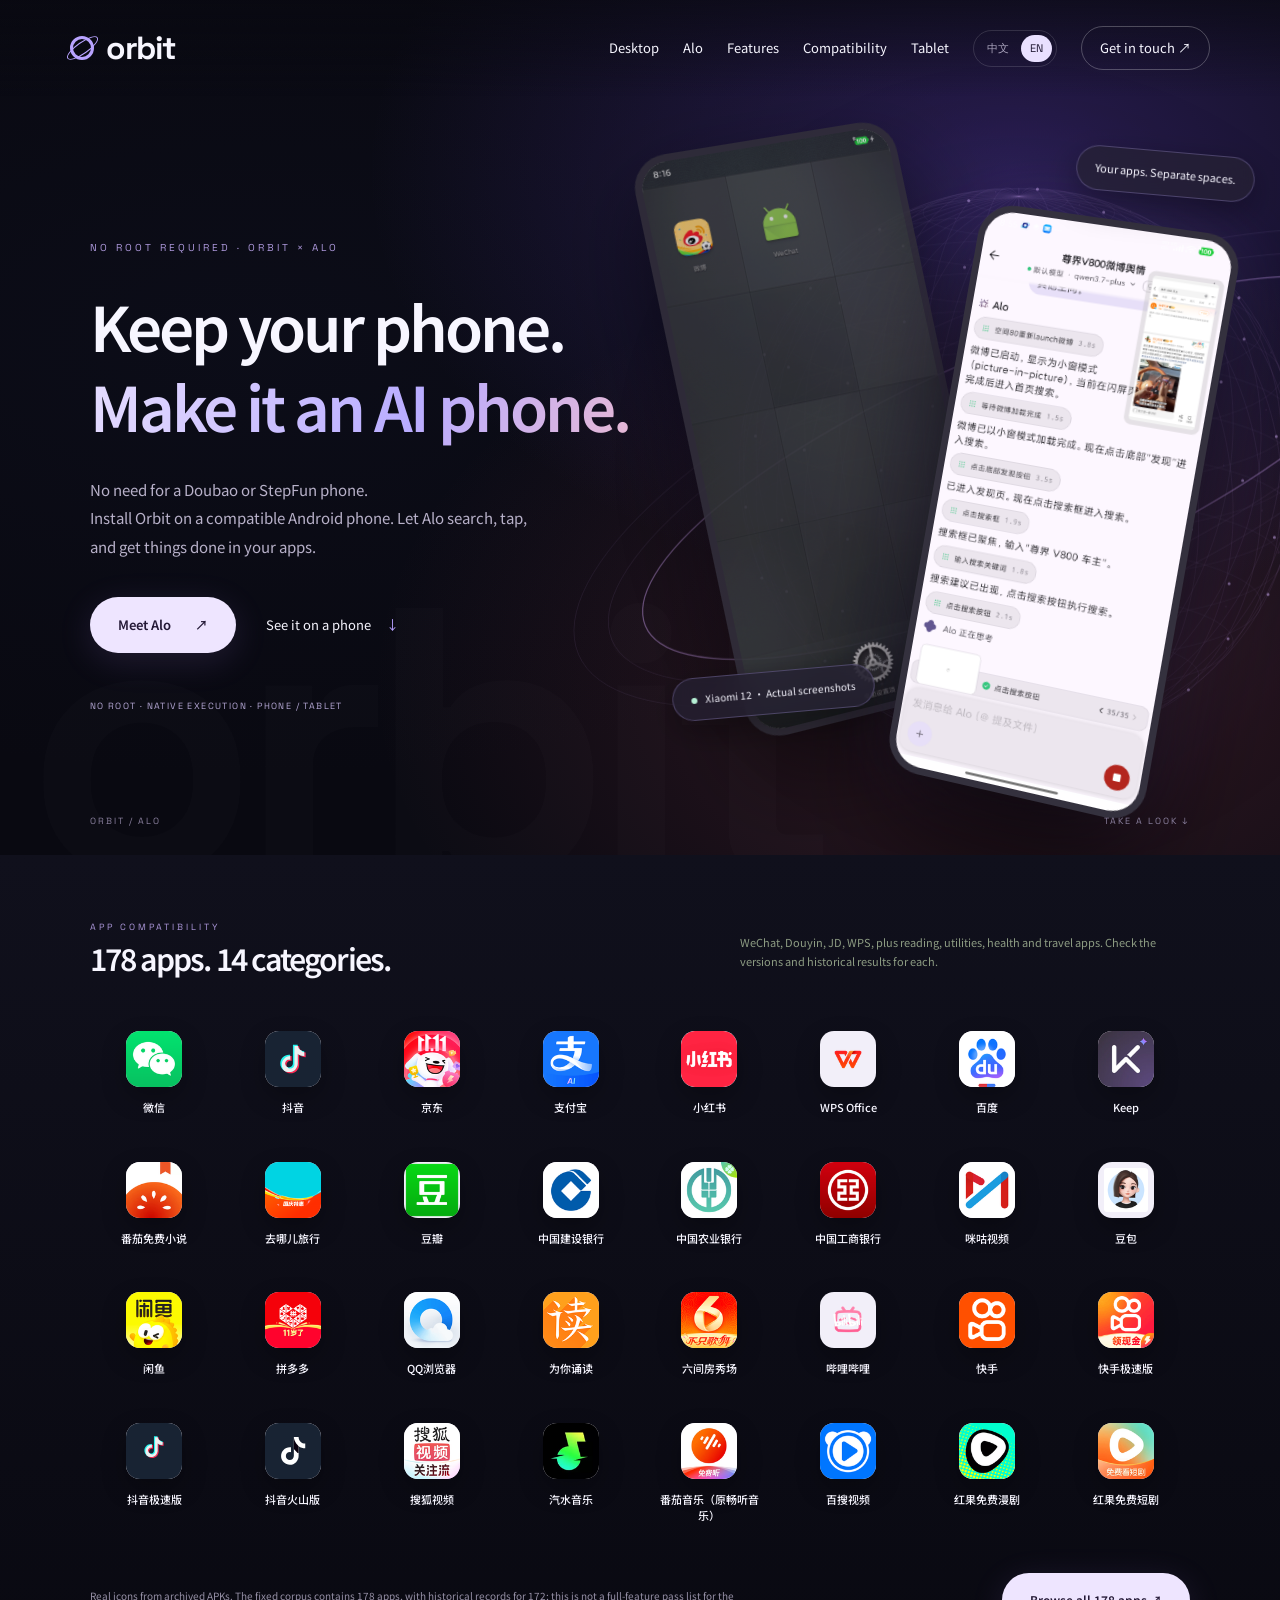
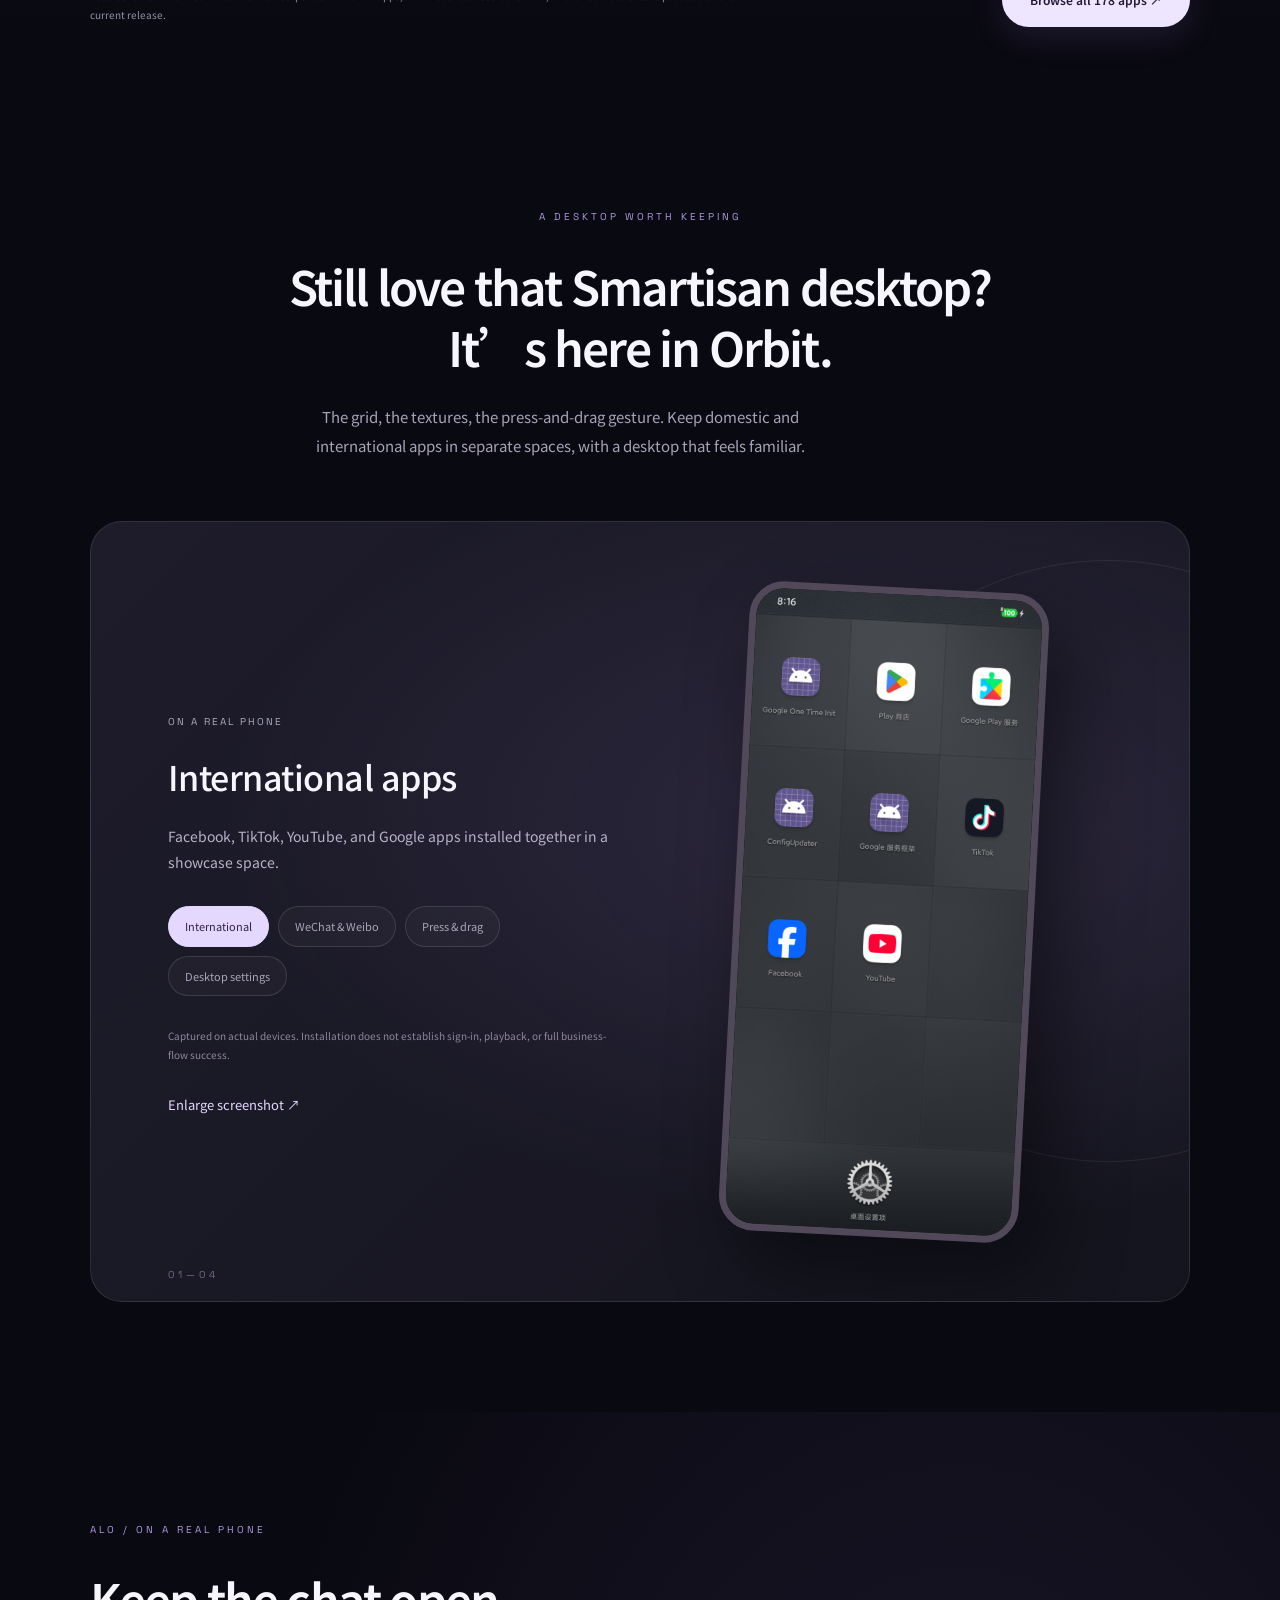
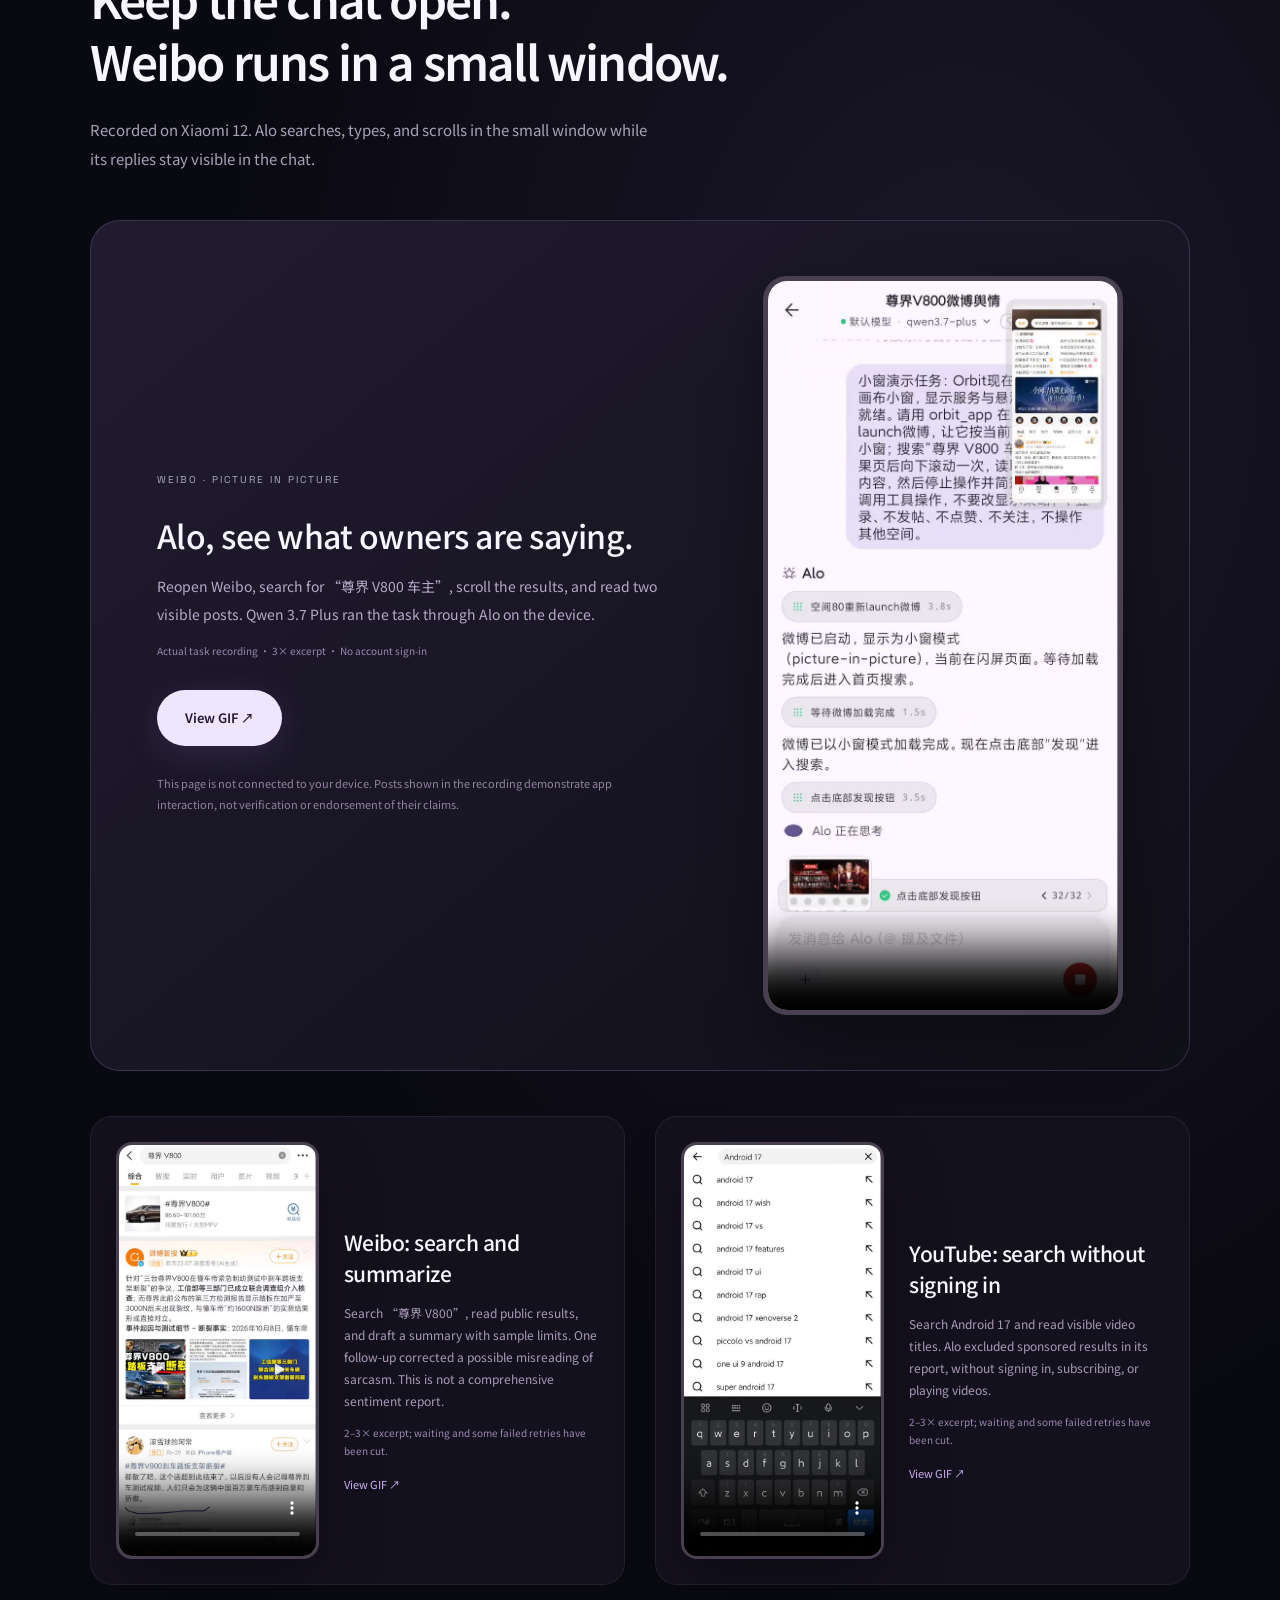
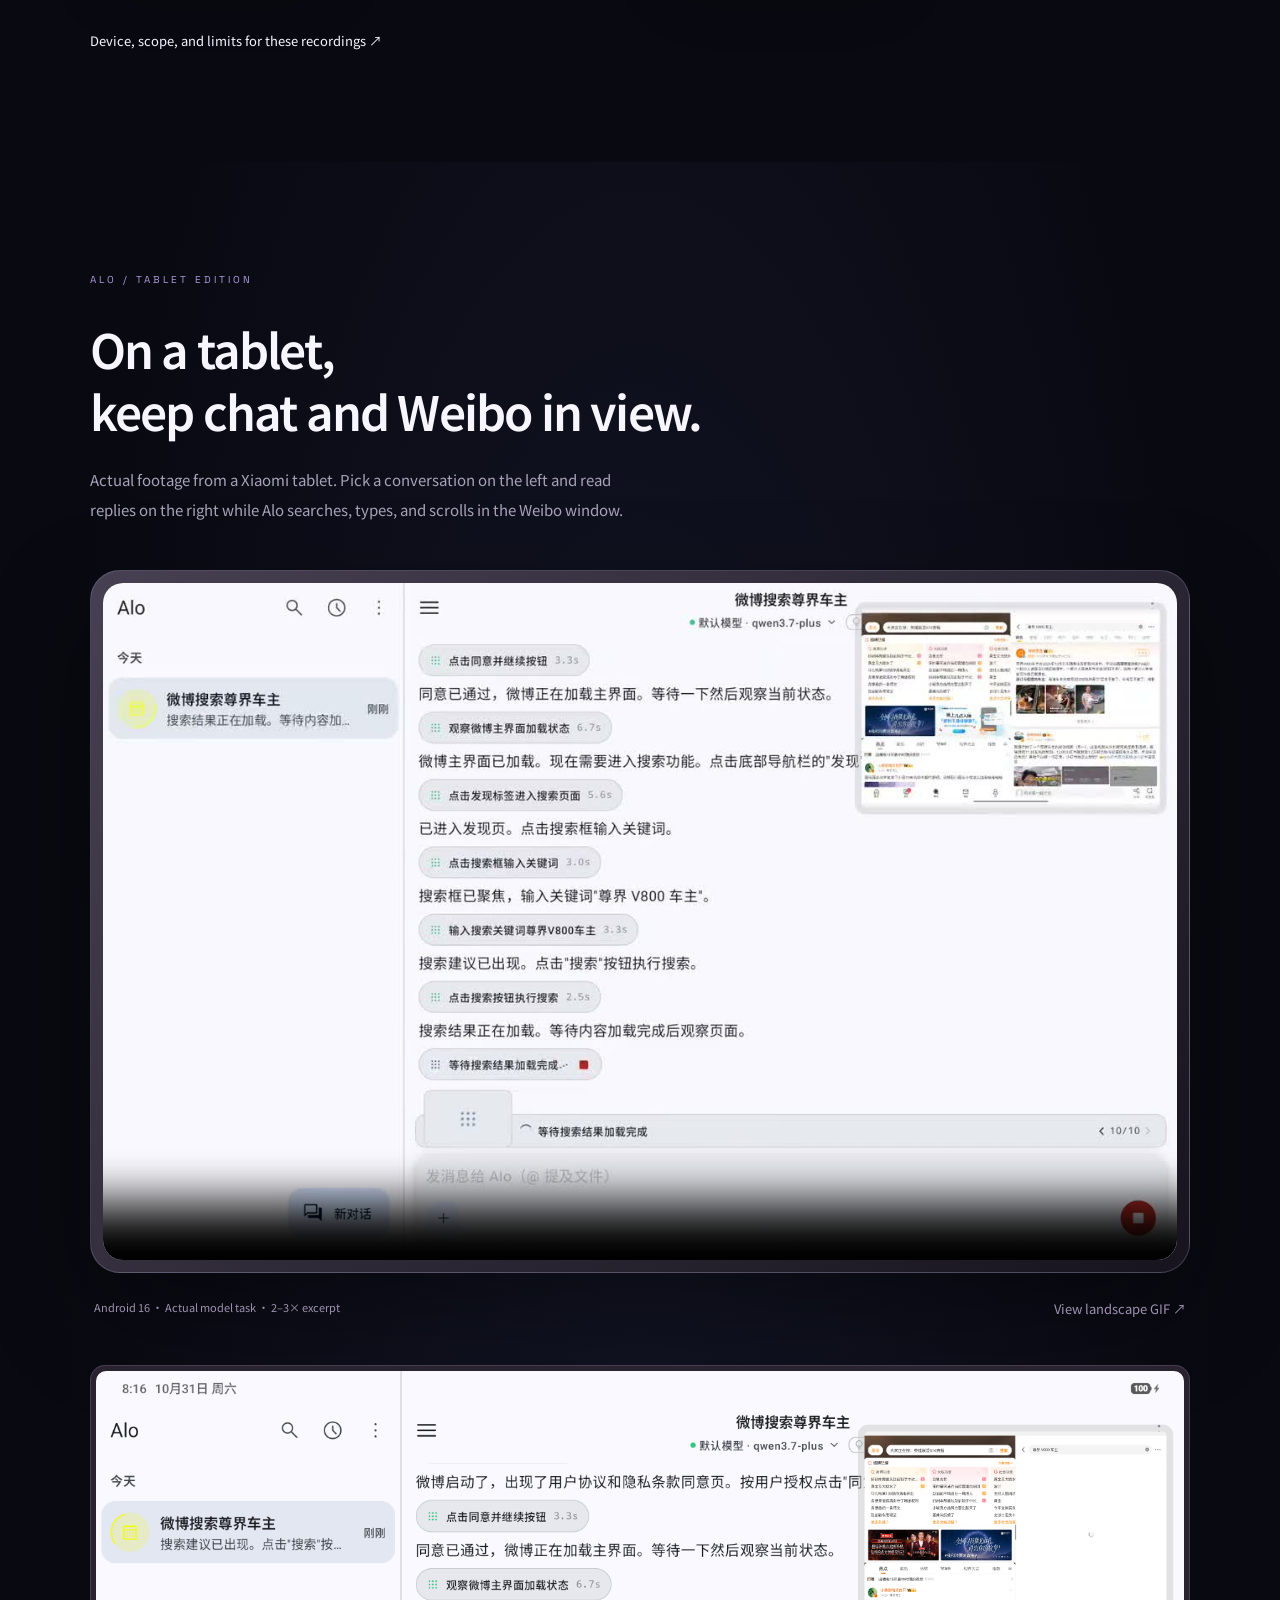
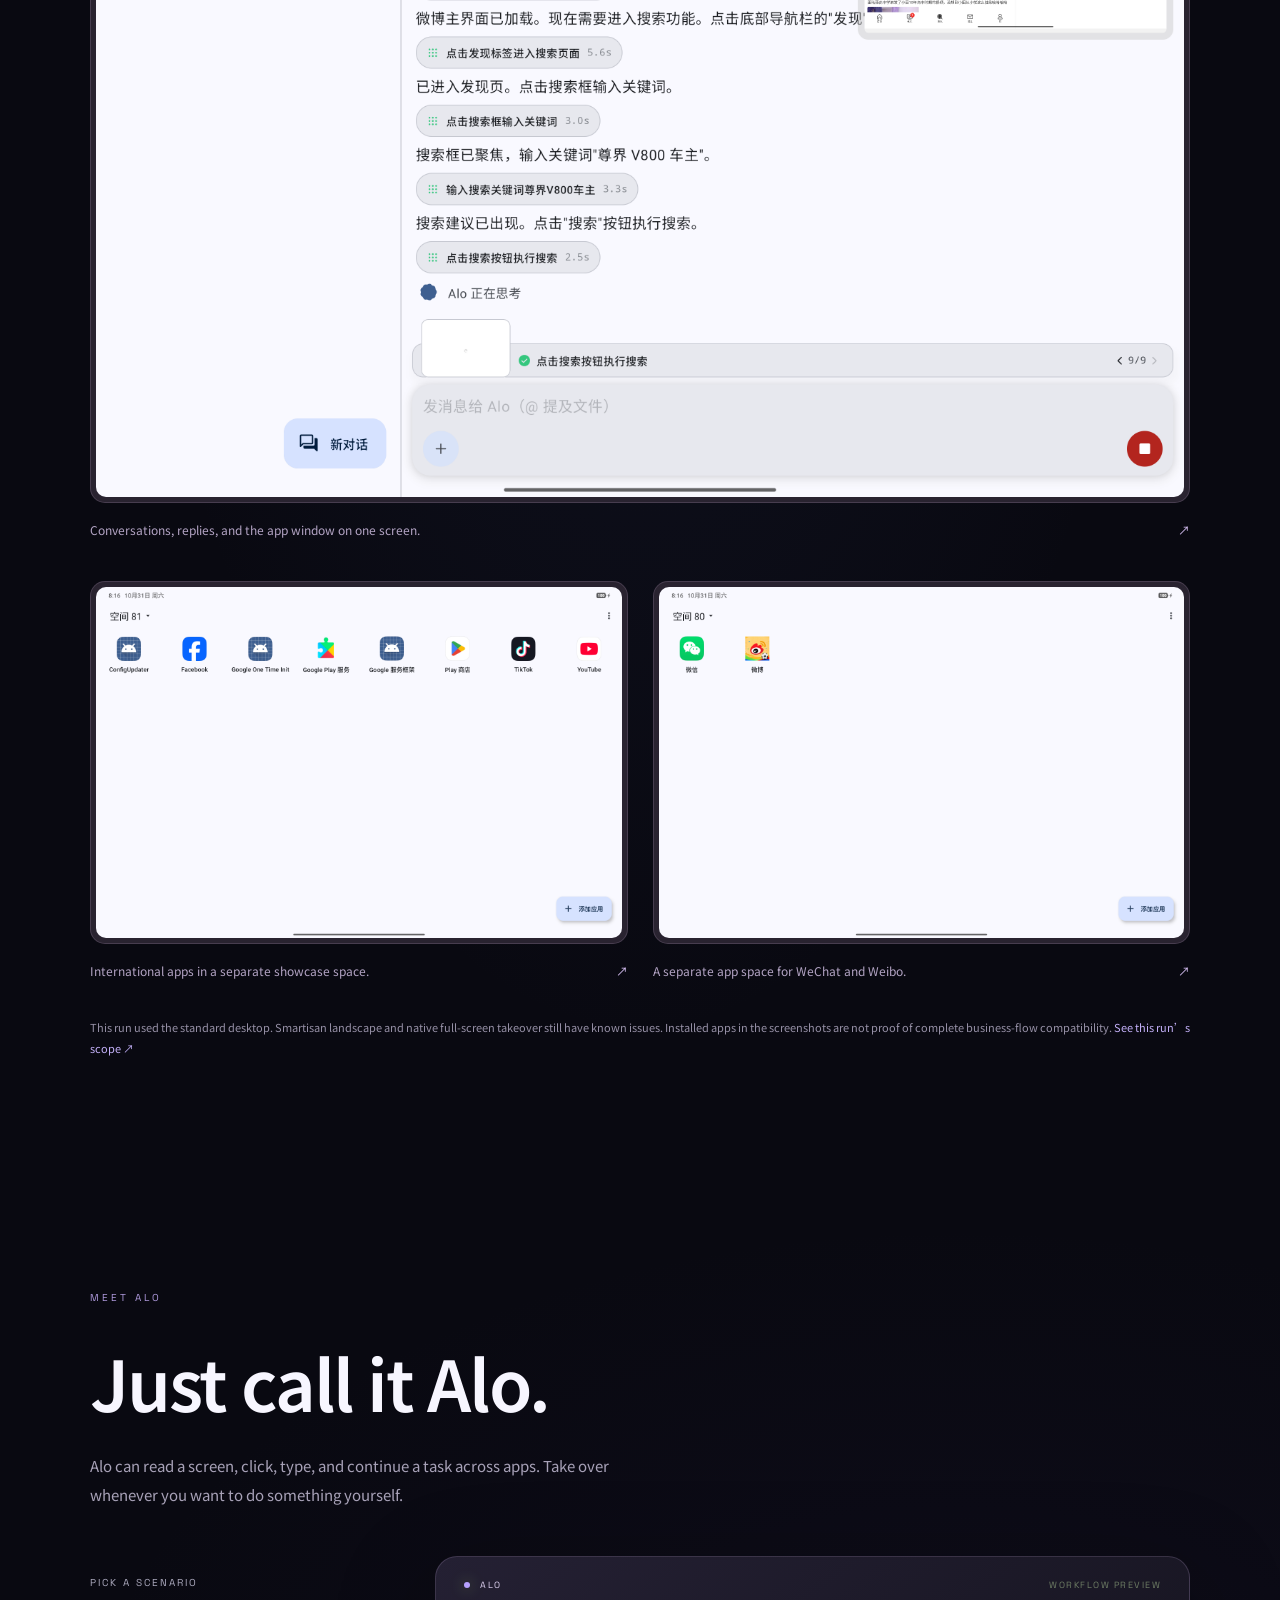
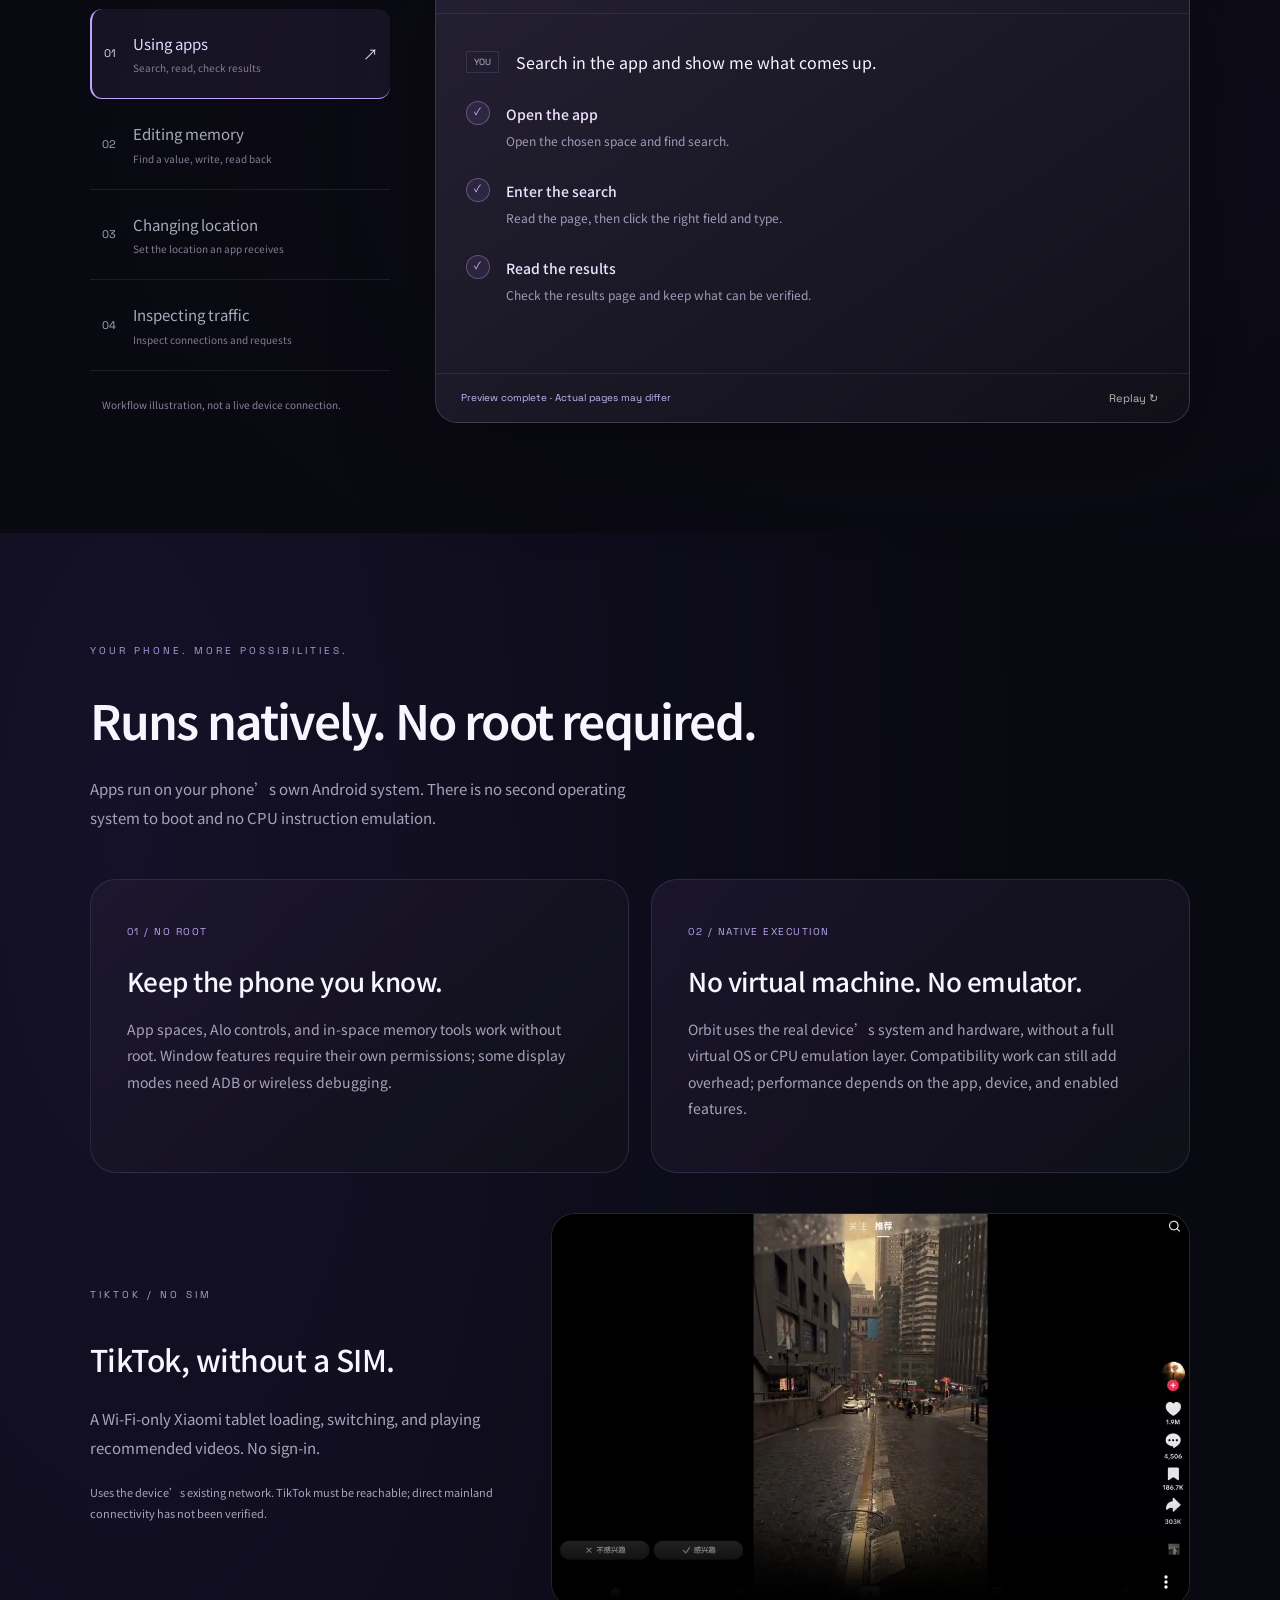
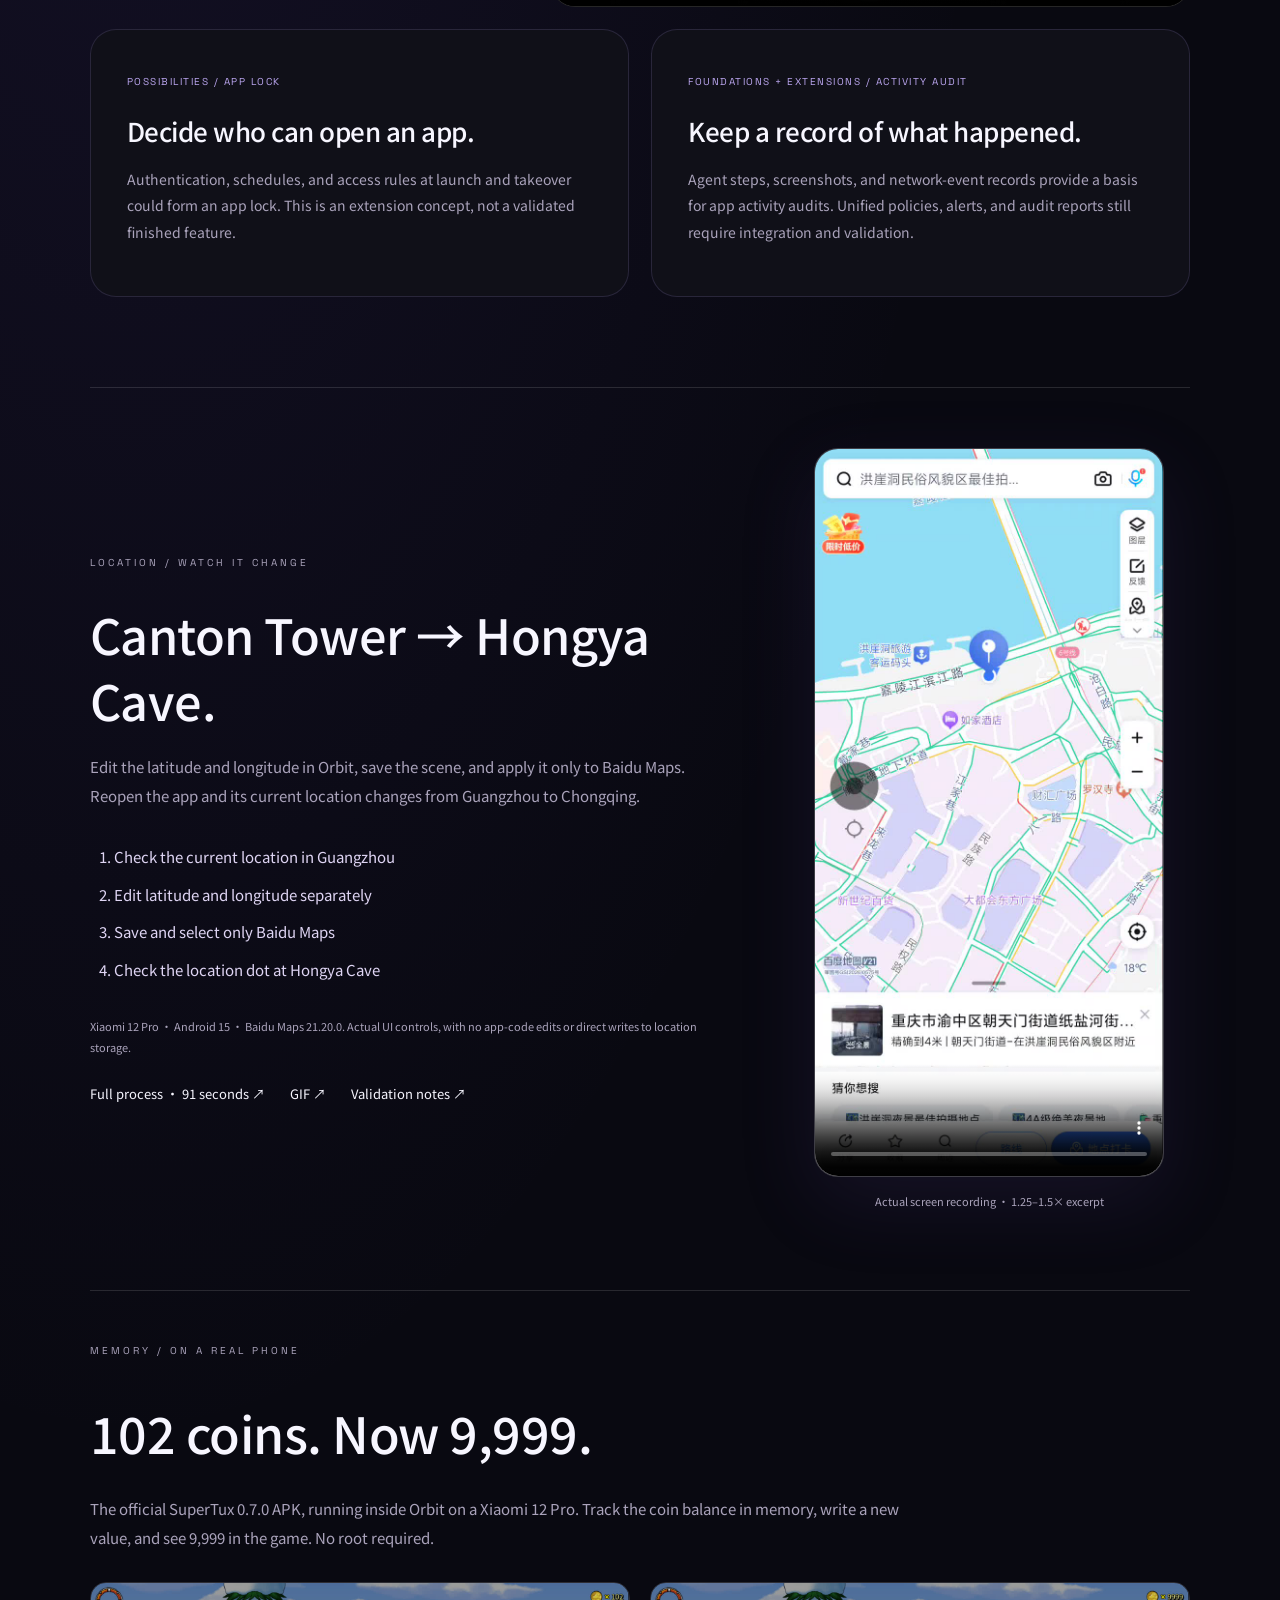
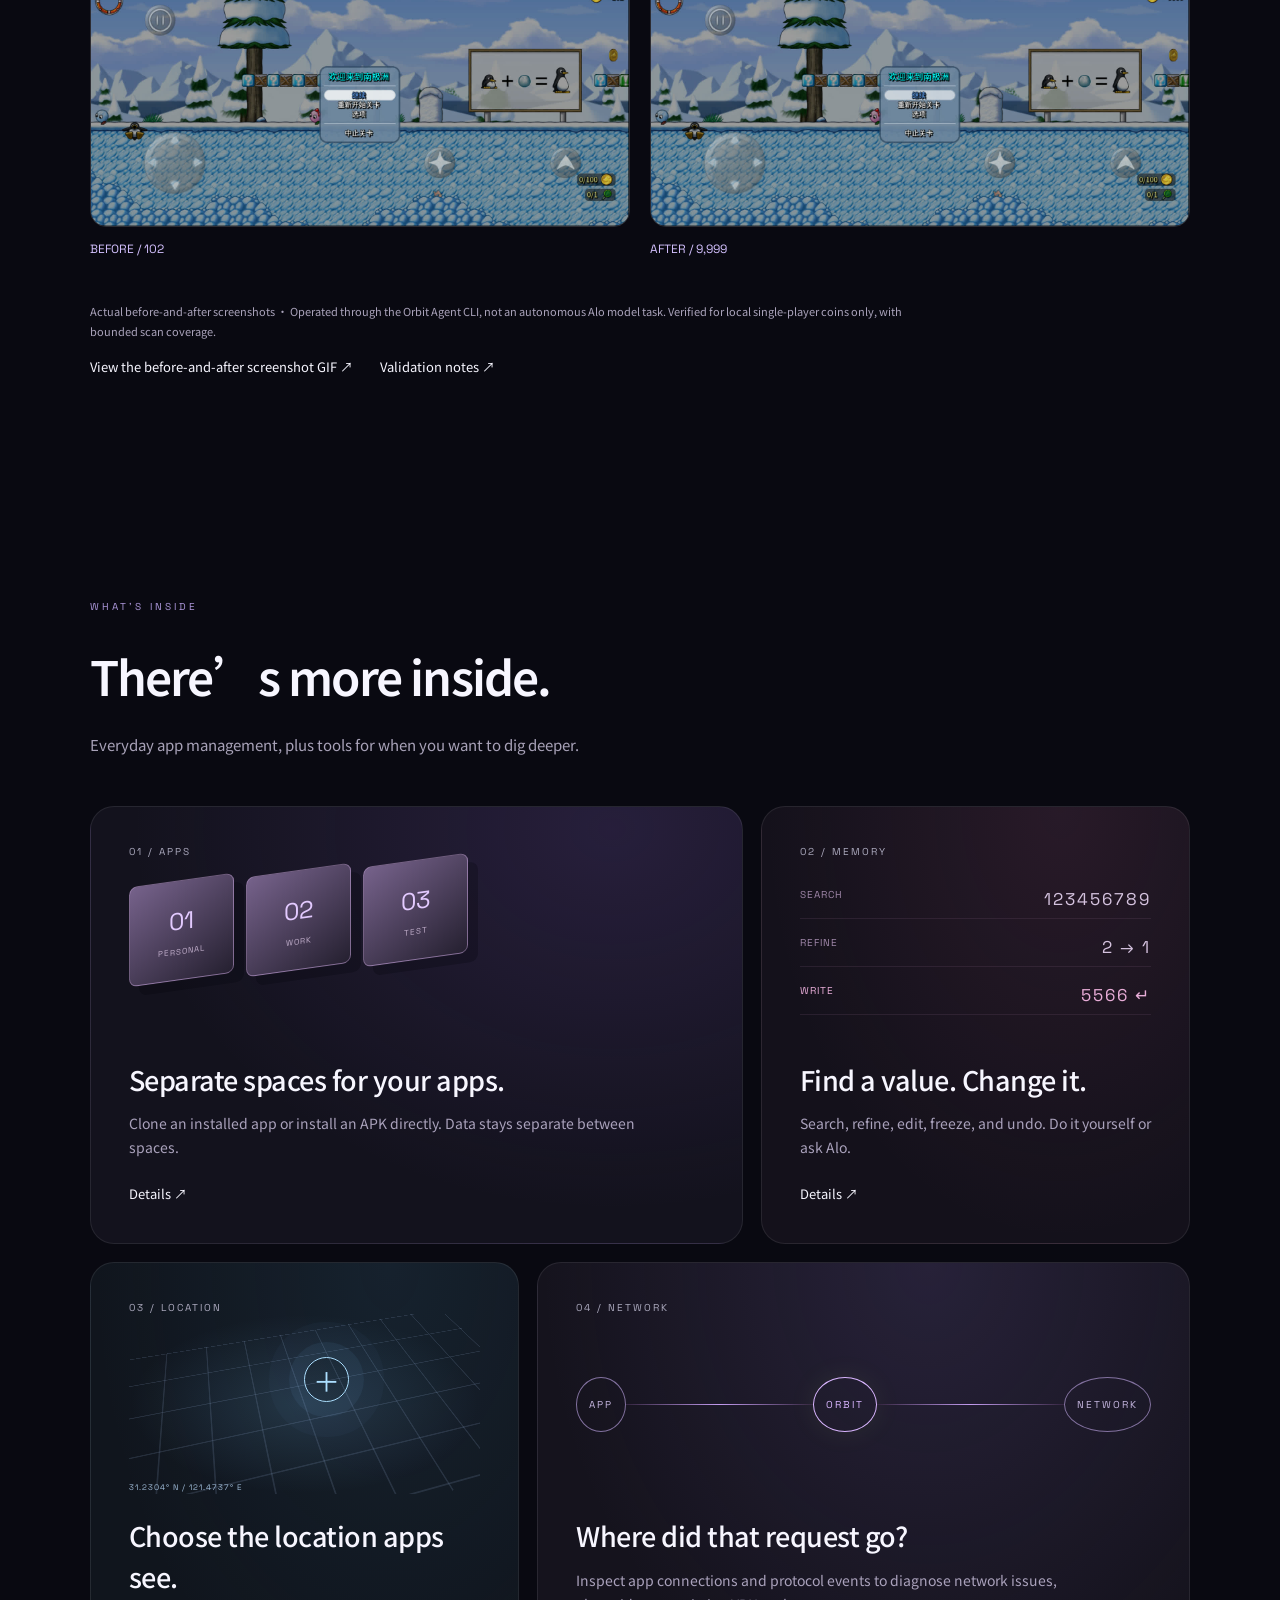
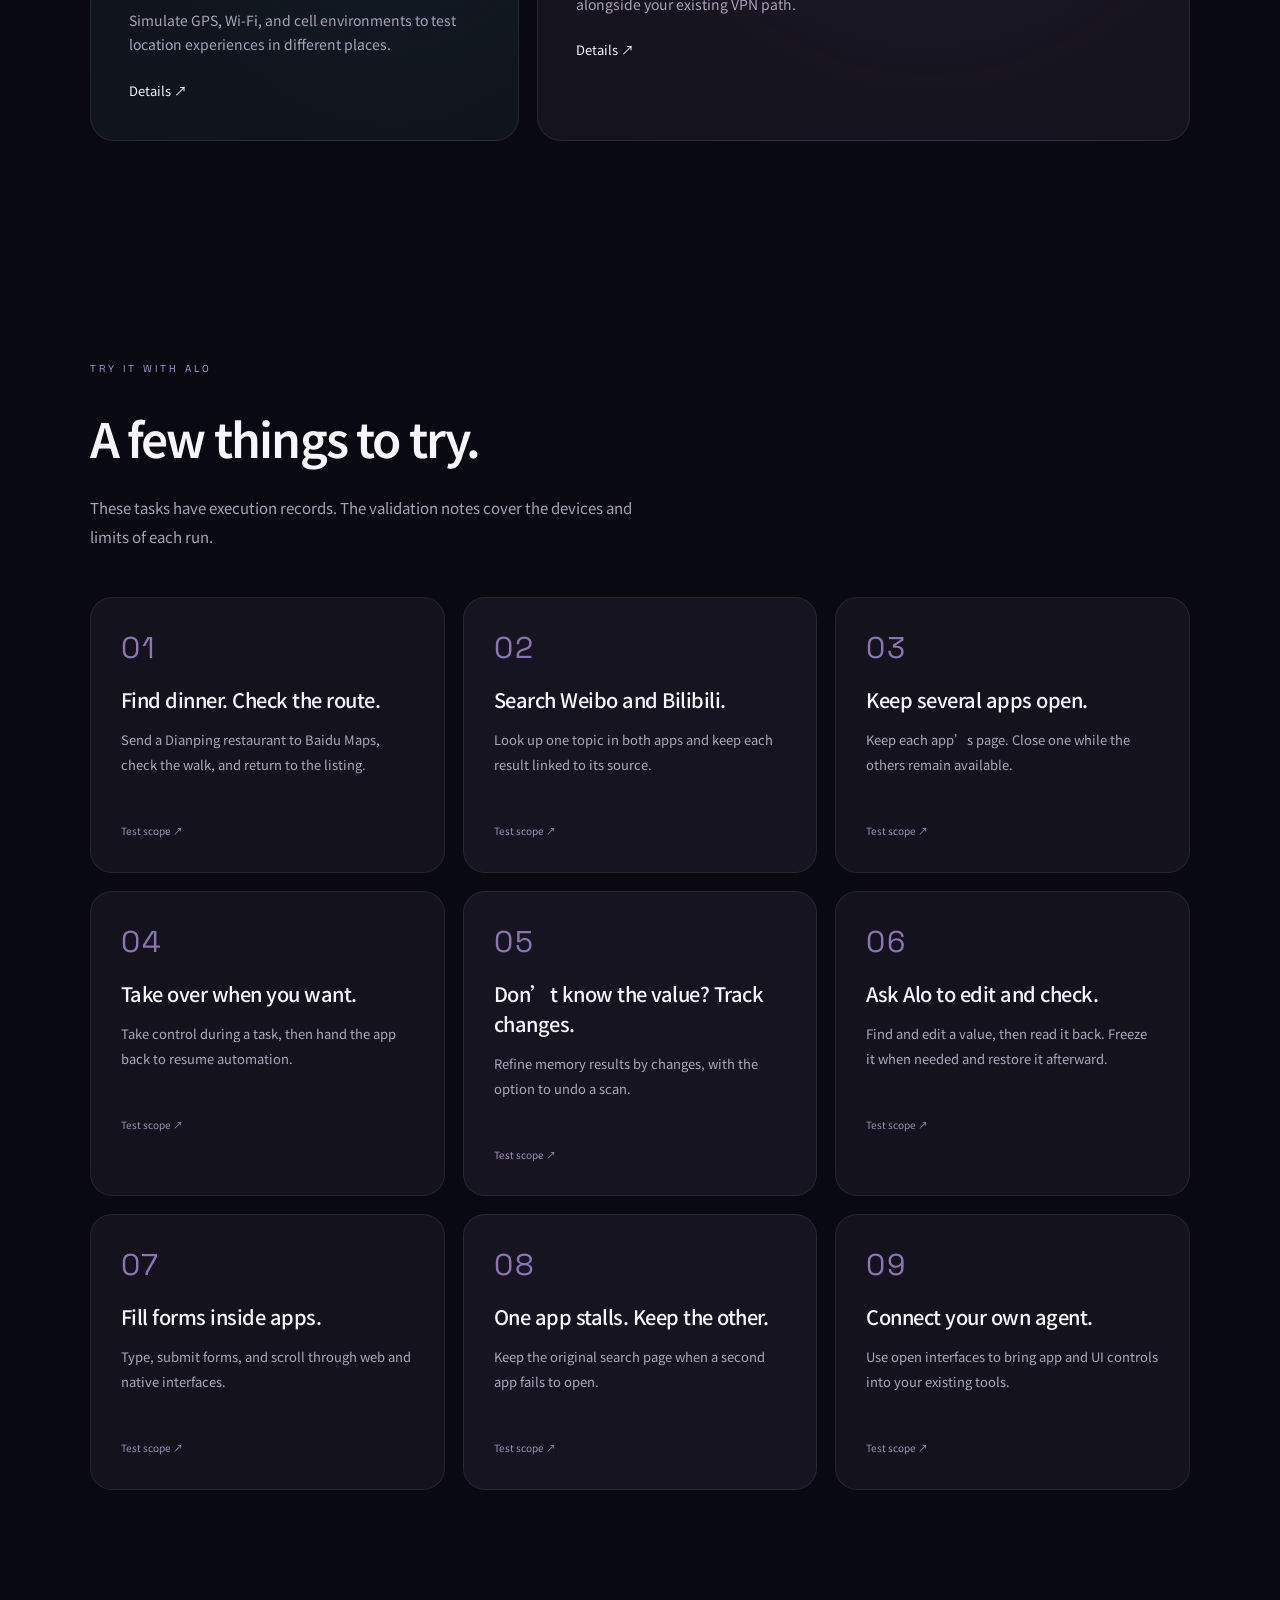
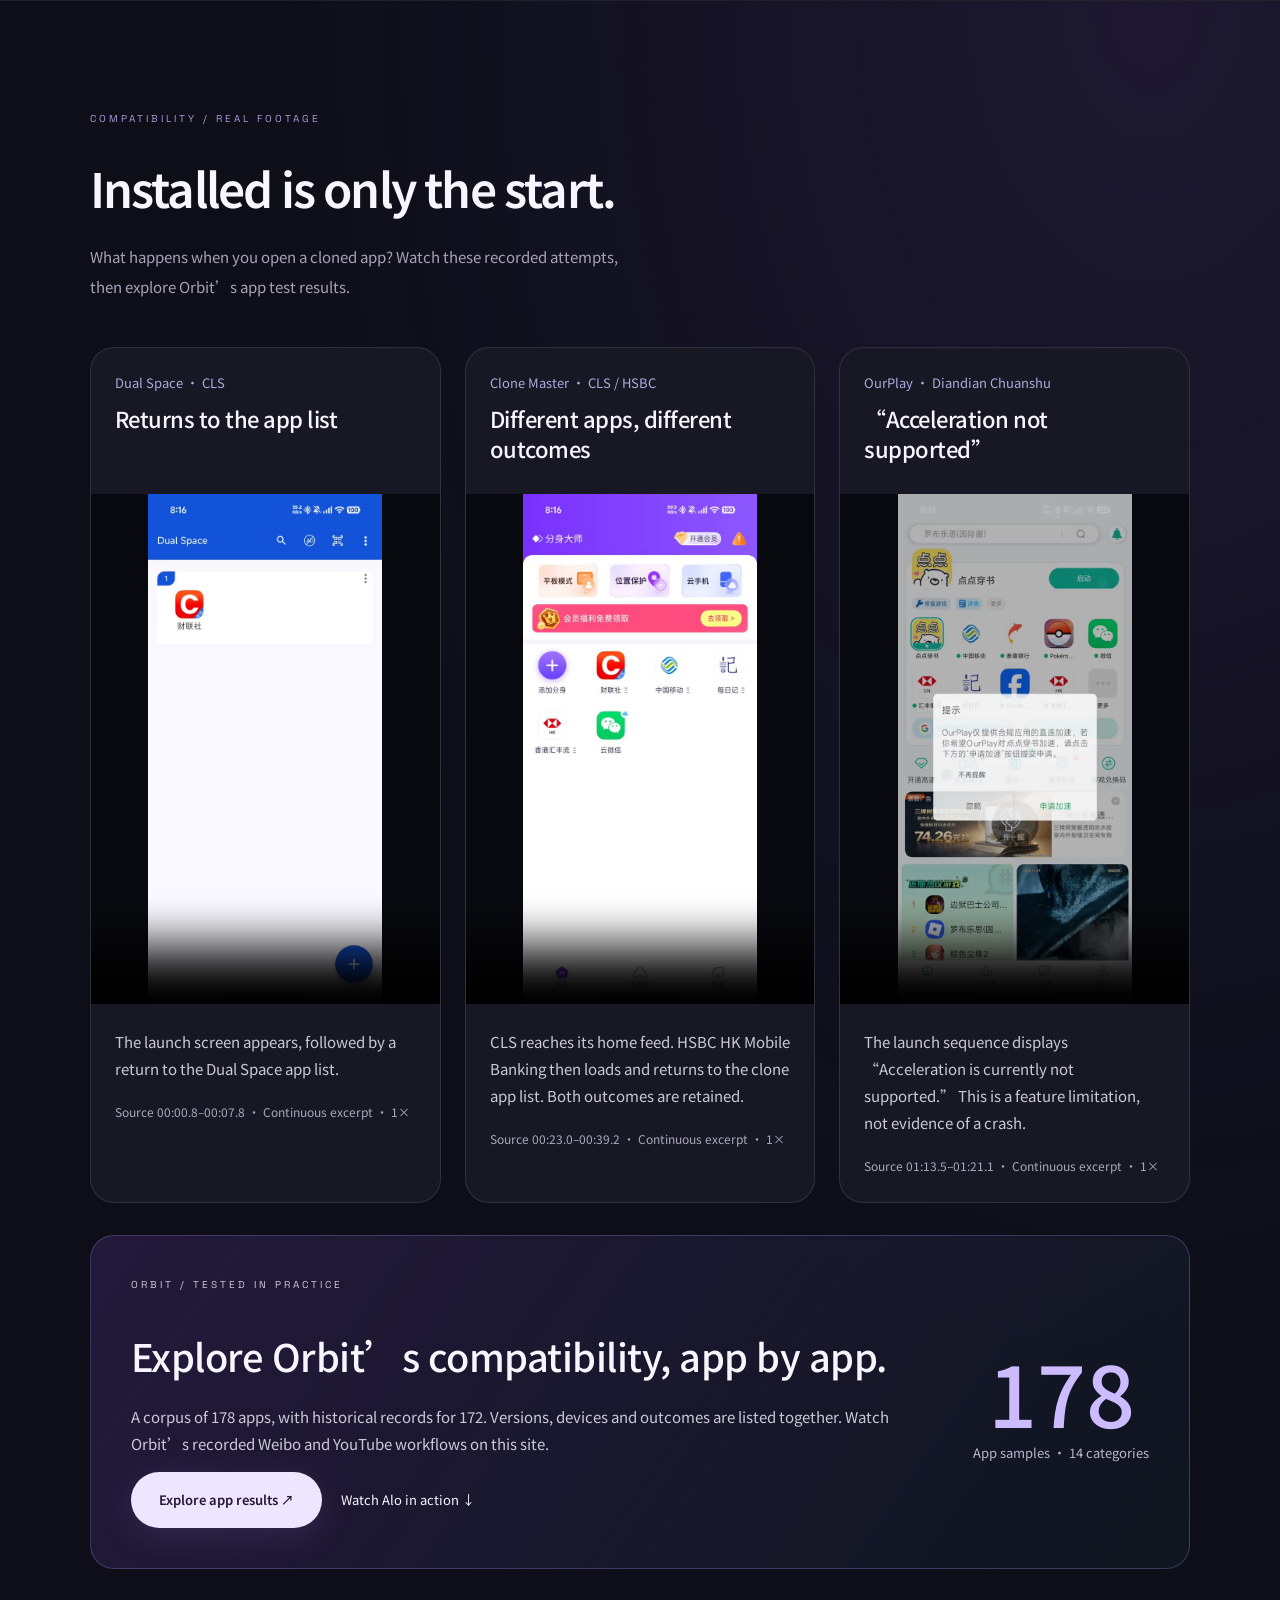
==== commit 806e030c: "Add bilingual real-footage compatibility comparison" ====
--- a/index.html
+++ b/index.html
@@ -1,6 +1,6 @@
-<!doctype html><html lang="zh-CN"><head><meta charset="utf-8"><meta name="viewport" content="width=device-width,initial-scale=1"><script src="assets/locale.js?v=20261031-compat"></script><title>Orbit 星轨 · 认识你的手机助手阿洛</title><meta name="description" content="在 Orbit 星轨里管理应用，让阿洛帮你搜索、阅读和操作。支持独立应用空间、内存修改、位置模拟与网络检查。"><meta name="theme-color" content="#090911"><meta property="og:title" content="Orbit 星轨 · 认识你的手机助手阿洛"><meta property="og:description" content="在 Orbit 星轨里管理应用，让阿洛帮你搜索、阅读和操作。支持独立应用空间、内存修改、位置模拟与网络检查。"><link rel="alternate" hreflang="zh-CN" href="index.html?lang=zh"><link rel="alternate" hreflang="en" href="index.en.html?lang=en"><link rel="icon" href="assets/favicon.svg"><link rel="stylesheet" href="assets/style.css?v=20261031-compat"><link rel="stylesheet" href="assets/refresh.css?v=20261031-compat"><script defer src="assets/app.js?v=20261031-compat"></script><script defer src="assets/gallery.js?v=20261031-compat"></script><link rel="stylesheet" href="assets/compatibility.css?v=20261031-compat"></head><body><a class="skip" href="#main">跳到正文</a><header><a class="brand" href="#"><span class="logo"></span>orbit<span class="brand-tag">星轨</span></a><nav aria-label="主导航"><a href="#screens">桌面</a><a href="#demos">阿洛</a><a href="#capabilities">功能</a><a href="#compatibility">兼容性</a><a href="#tablet">平板</a><div class="language-switch" aria-label="Language"><a href="index.html?lang=zh" data-language="zh" lang="zh" aria-current="true">中文</a><a href="index.en.html?lang=en" data-language="en" lang="en">EN</a></div><a class="nav-contact" href="mailto:miioflee@gmail.com">联系合作 ↗</a></nav></header><main id="main">
+<!doctype html><html lang="zh-CN"><head><meta charset="utf-8"><meta name="viewport" content="width=device-width,initial-scale=1"><script src="assets/locale.js?v=20261031-compat"></script><title>Orbit 星轨 · 认识你的手机助手阿洛</title><meta name="description" content="在 Orbit 星轨里管理应用，让阿洛帮你搜索、阅读和操作。支持独立应用空间、内存修改、位置模拟与网络检查。"><meta name="theme-color" content="#090911"><meta property="og:title" content="Orbit 星轨 · 认识你的手机助手阿洛"><meta property="og:description" content="在 Orbit 星轨里管理应用，让阿洛帮你搜索、阅读和操作。支持独立应用空间、内存修改、位置模拟与网络检查。"><link rel="alternate" hreflang="zh-CN" href="index.html?lang=zh"><link rel="alternate" hreflang="en" href="index.en.html?lang=en"><link rel="icon" href="assets/favicon.svg"><link rel="stylesheet" href="assets/style.css?v=20261031-compat"><link rel="stylesheet" href="assets/refresh.css?v=20261031-compat"><script defer src="assets/app.js?v=20261031-compat"></script><script defer src="assets/gallery.js?v=20261031-compat"></script><link rel="stylesheet" href="assets/compatibility.css?v=20261031-compat"><link rel="stylesheet" href="assets/comparison.css?v=20261115"></head><body><a class="skip" href="#main">跳到正文</a><header><a class="brand" href="#"><span class="logo"></span>orbit<span class="brand-tag">星轨</span></a><nav aria-label="主导航"><a href="#screens">桌面</a><a href="#demos">阿洛</a><a href="#capabilities">功能</a><a href="#compatibility">兼容性</a><a href="#tablet">平板</a><div class="language-switch" aria-label="Language"><a href="index.html?lang=zh" data-language="zh" lang="zh" aria-current="true">中文</a><a href="index.en.html?lang=en" data-language="en" lang="en">EN</a></div><a class="nav-contact" href="mailto:miioflee@gmail.com">联系合作 ↗</a></nav></header><main id="main">
  <section class="hero"><div class="hero-glow" aria-hidden="true"></div><div class="hero-copy"><p class="eyebrow">免 ROOT · ORBIT × ALO</p><h1>不必换手机。<br><em>也能是 AI 手机。</em></h1><p class="hero-description">不必换豆包手机，也不必换阶跃手机。<br> 在兼容的 Android 手机上装好星轨，让阿洛帮你查、帮你点、帮你办。</p><div class="actions"><a class="button primary" href="#demos">认识阿洛 <span>↗</span></a><a class="text-link" href="#screens">看看实际界面 <span>↓</span></a></div><div class="hero-foot"><span>免 Root · 原生执行 · 手机 / 平板</span></div></div><div class="hero-stage"><div class="hero-art" aria-hidden="true"><canvas id="orbit-canvas"></canvas></div><div class="device device-back"><img class="" src="assets/screens/china-desktop.png" alt="小米12上安装微信和微博的星轨桌面" loading="eager" decoding="async" width="1440" height="3200"></div><div class="device device-front"><img class="" src="assets/screens/alo-pip.png" alt="Alo聊天页与微博小窗同时运行的实际画面" loading="eager" decoding="async" width="1440" height="3200"></div><span class="floating-label label-one">你的应用，分开管理。</span><span class="floating-label label-two"><i></i>小米 12 · 实际截图</span></div><div class="hero-bottom"><span>ORBIT / ALO</span><span>往下看看 ↓</span></div></section>
  <section class="app-showcase"><div class="app-showcase-top"><div><p class="eyebrow">APP COMPATIBILITY</p><h2>178 款应用，14 个类别。</h2></div><p>微信、抖音、京东、WPS，还有阅读、工具、医疗和出行应用。逐项查看版本和历史结果。</p></div><div class="app-list real-icons"><a class="app-tile" href="compatibility.html#app-com.tencent.mm"><img class="app-icon" src="assets/icons/com.tencent.mm.png" width="64" height="64" loading="lazy" alt=""><strong>微信</strong></a><a class="app-tile" href="compatibility.html#app-com.ss.android.ugc.aweme"><img class="app-icon" src="assets/icons/com.ss.android.ugc.aweme.svg" width="64" height="64" loading="lazy" alt=""><strong>抖音</strong></a><a class="app-tile" href="compatibility.html#app-com.jingdong.app.mall"><img class="app-icon" src="assets/icons/com.jingdong.app.mall.png" width="64" height="64" loading="lazy" alt=""><strong>京东</strong></a><a class="app-tile" href="compatibility.html#app-com.eg.android.AlipayGphone"><img class="app-icon" src="assets/icons/com.eg.android.AlipayGphone.png" width="64" height="64" loading="lazy" alt=""><strong>支付宝</strong></a><a class="app-tile" href="compatibility.html#app-com.xingin.xhs"><img class="app-icon" src="assets/icons/com.xingin.xhs.png" width="64" height="64" loading="lazy" alt=""><strong>小红书</strong></a><a class="app-tile" href="compatibility.html#app-cn.wps.moffice_eng"><img class="app-icon" src="assets/icons/cn.wps.moffice_eng.png" width="64" height="64" loading="lazy" alt=""><strong>WPS Office</strong></a><a class="app-tile" href="compatibility.html#app-com.baidu.searchbox"><img class="app-icon" src="assets/icons/com.baidu.searchbox.png" width="64" height="64" loading="lazy" alt=""><strong>百度</strong></a><a class="app-tile" href="compatibility.html#app-com.gotokeep.keep"><img class="app-icon" src="assets/icons/com.gotokeep.keep.png" width="64" height="64" loading="lazy" alt=""><strong>Keep</strong></a><a class="app-tile" href="compatibility.html#app-com.dragon.read"><img class="app-icon" src="assets/icons/com.dragon.read.png" width="64" height="64" loading="lazy" alt=""><strong>番茄免费小说</strong></a><a class="app-tile" href="compatibility.html#app-com.Qunar"><img class="app-icon" src="assets/icons/com.Qunar.png" width="64" height="64" loading="lazy" alt=""><strong>去哪儿旅行</strong></a><a class="app-tile" href="compatibility.html#app-com.douban.frodo"><img class="app-icon" src="assets/icons/com.douban.frodo.png" width="64" height="64" loading="lazy" alt=""><strong>豆瓣</strong></a><a class="app-tile" href="compatibility.html#app-com.chinamworld.main"><img class="app-icon" src="assets/icons/com.chinamworld.main.png" width="64" height="64" loading="lazy" alt=""><strong>中国建设银行</strong></a><a class="app-tile" href="compatibility.html#app-com.android.bankabc"><img class="app-icon" src="assets/icons/com.android.bankabc.png" width="64" height="64" loading="lazy" alt=""><strong>中国农业银行</strong></a><a class="app-tile" href="compatibility.html#app-com.icbc"><img class="app-icon" src="assets/icons/com.icbc.png" width="64" height="64" loading="lazy" alt=""><strong>中国工商银行</strong></a><a class="app-tile" href="compatibility.html#app-com.cmcc.cmvideo"><img class="app-icon" src="assets/icons/com.cmcc.cmvideo.png" width="64" height="64" loading="lazy" alt=""><strong>咪咕视频</strong></a><a class="app-tile" href="compatibility.html#app-com.larus.nova"><img class="app-icon" src="assets/icons/com.larus.nova.png" width="64" height="64" loading="lazy" alt=""><strong>豆包</strong></a><a class="app-tile" href="compatibility.html#app-com.taobao.idlefish"><img class="app-icon" src="assets/icons/com.taobao.idlefish.png" width="64" height="64" loading="lazy" alt=""><strong>闲鱼</strong></a><a class="app-tile" href="compatibility.html#app-com.xunmeng.pinduoduo"><img class="app-icon" src="assets/icons/com.xunmeng.pinduoduo.png" width="64" height="64" loading="lazy" alt=""><strong>拼多多</strong></a><a class="app-tile" href="compatibility.html#app-com.tencent.mtt"><img class="app-icon" src="assets/icons/com.tencent.mtt.png" width="64" height="64" loading="lazy" alt=""><strong>QQ浏览器</strong></a><a class="app-tile" href="compatibility.html#app-com.ss.readpoem"><img class="app-icon" src="assets/icons/com.ss.readpoem.png" width="64" height="64" loading="lazy" alt=""><strong>为你诵读</strong></a><a class="app-tile" href="compatibility.html#app-com.tencent.tmgp.sixrooms"><img class="app-icon" src="assets/icons/com.tencent.tmgp.sixrooms.png" width="64" height="64" loading="lazy" alt=""><strong>六间房秀场</strong></a><a class="app-tile" href="compatibility.html#app-tv.danmaku.bili"><img class="app-icon" src="assets/icons/tv.danmaku.bili.png" width="64" height="64" loading="lazy" alt=""><strong>哔哩哔哩</strong></a><a class="app-tile" href="compatibility.html#app-com.smile.gifmaker"><img class="app-icon" src="assets/icons/com.smile.gifmaker.png" width="64" height="64" loading="lazy" alt=""><strong>快手</strong></a><a class="app-tile" href="compatibility.html#app-com.kuaishou.nebula"><img class="app-icon" src="assets/icons/com.kuaishou.nebula.png" width="64" height="64" loading="lazy" alt=""><strong>快手极速版</strong></a><a class="app-tile" href="compatibility.html#app-com.ss.android.ugc.aweme.lite"><img class="app-icon" src="assets/icons/com.ss.android.ugc.aweme.lite.svg" width="64" height="64" loading="lazy" alt=""><strong>抖音极速版</strong></a><a class="app-tile" href="compatibility.html#app-com.ss.android.ugc.live"><img class="app-icon" src="assets/icons/com.ss.android.ugc.live.svg" width="64" height="64" loading="lazy" alt=""><strong>抖音火山版</strong></a><a class="app-tile" href="compatibility.html#app-com.sohu.sohuvideo"><img class="app-icon" src="assets/icons/com.sohu.sohuvideo.png" width="64" height="64" loading="lazy" alt=""><strong>搜狐视频</strong></a><a class="app-tile" href="compatibility.html#app-com.luna.music"><img class="app-icon" src="assets/icons/com.luna.music.png" width="64" height="64" loading="lazy" alt=""><strong>汽水音乐</strong></a><a class="app-tile" href="compatibility.html#app-com.xs.fm.lite"><img class="app-icon" src="assets/icons/com.xs.fm.lite.png" width="64" height="64" loading="lazy" alt=""><strong>番茄音乐（原畅听音乐）</strong></a><a class="app-tile" href="compatibility.html#app-com.baidu.video"><img class="app-icon" src="assets/icons/com.baidu.video.png" width="64" height="64" loading="lazy" alt=""><strong>百搜视频</strong></a><a class="app-tile" href="compatibility.html#app-com.kylin.read"><img class="app-icon" src="assets/icons/com.kylin.read.png" width="64" height="64" loading="lazy" alt=""><strong>红果免费漫剧</strong></a><a class="app-tile" href="compatibility.html#app-com.phoenix.read"><img class="app-icon" src="assets/icons/com.phoenix.read.png" width="64" height="64" loading="lazy" alt=""><strong>红果免费短剧</strong></a></div><div class="catalog-teaser-foot"><p class="matrix-note">真实图标取自归档 APK。178 款为固定样本，其中 172 款有历史记录；不表示当前版本全部功能通过。</p><a class="button primary" href="compatibility.html#app-catalog">浏览全部 178 款 ↗</a></div></section><section class="section screenshot-section" id="screens"><div class="section-heading"><p class="eyebrow">A DESKTOP WORTH KEEPING</p><h2>喜欢锤子桌面？<br>在星轨里也能用。</h2><p>熟悉的宫格、纹理和长按拖动。国内外应用可以放进不同空间，桌面按自己的习惯来。</p></div><div class="screen-stage"><div class="screen-copy"><span class="mini-label">ON A REAL PHONE</span><h3 id="shot-title">海外应用桌面</h3><p id="shot-description">Facebook、TikTok、YouTube 与 Google 应用已安装在同一个展示空间。</p><div class="shot-tabs" role="group" aria-label="切换截图">
  <button class="active" data-shot="overseas" aria-pressed="true">海外应用</button><button data-shot="china" aria-pressed="false">微信与微博</button><button data-shot="drag" aria-pressed="false">长按拖动</button><button data-shot="settings" aria-pressed="false">桌面设置</button></div><p class="shot-note">截图来自实际设备。已安装不代表登录、播放或全部业务通过。</p><button class="text-link image-zoom" data-zoom-target="main-shot">放大截图 ↗</button></div><div class="showcase-phone"><img id="main-shot" src="assets/screens/overseas-desktop.png" width="1440" height="3200" loading="lazy" alt="海外应用桌面实拍"></div><div class="screen-number" aria-hidden="true">01—04</div></div></section>
  <section class="section real-demos" id="demos"><div class="section-heading"><p class="eyebrow">ALO / ON A REAL PHONE</p><h2>聊天不用关，<br>微博开小窗。</h2><p>这是小米 12 上的实际操作。阿洛在小窗里搜索、输入和翻页，你能同时看到应用画面和它的回复。</p></div><div class="demo-feature"><div class="demo-feature-copy"><span class="mini-label">WEIBO · PICTURE IN PICTURE</span><h3>阿洛，查查车主怎么说。</h3><p>重新打开微博，搜索“尊界 V800 车主”，滚动结果并读取两条可见内容。这段操作由设备上的 Qwen 3.7 Plus 完成。</p><p class="media-note">真实任务录屏 · 3 倍速节选 · 未登录账号</p><a class="button primary" href="assets/media/alo-weibo-pip.gif" target="_blank" rel="noopener">查看 GIF ↗</a><p class="shot-note">网页没有连接你的设备。视频里的帖子仅用于演示操作，不代表对其说法的核实或认可。</p></div><video class="demo-video" controls muted playsinline preload="metadata" poster="assets/media/alo-weibo-pip-poster.jpg" aria-label="阿洛操作微博小窗的真实录屏"><source src="assets/media/alo-weibo-pip.mp4" type="video/mp4">请下载视频查看。</video></div><div class="demo-secondary"><article class="demo-secondary-card"><video class="demo-video" controls muted playsinline preload="none" poster="assets/media/alo-weibo-poster.jpg" aria-label="微博：搜索后整理摘要"><source src="assets/media/alo-weibo.mp4" type="video/mp4"></video><div><h3>微博：搜索后整理摘要</h3><p>搜索“尊界 V800”，浏览公开结果，再生成带样本限制的摘要。经一次提示修订了可能误读的反讽；这不是完整舆情报告。</p><p class="media-note">2–3 倍速节选，等待与部分错误重试已裁去。</p><a class="text-link" href="assets/media/alo-weibo.gif" target="_blank" rel="noopener">查看 GIF ↗</a></div></article><article class="demo-secondary-card"><video class="demo-video" controls muted playsinline preload="none" poster="assets/media/alo-youtube-poster.jpg" aria-label="YouTube：游客搜索"><source src="assets/media/alo-youtube.mp4" type="video/mp4"></video><div><h3>YouTube：游客搜索</h3><p>搜索 Android 17，读取可见视频标题。阿洛在汇报中排除了赞助广告，没有登录、订阅或播放视频。</p><p class="media-note">2–3 倍速节选，等待与部分错误重试已裁去。</p><a class="text-link" href="assets/media/alo-youtube.gif" target="_blank" rel="noopener">查看 GIF ↗</a></div></article></div><a class="text-link evidence-link" href="evidence.html#recordings">本轮录屏的设备、范围与限制 ↗</a></section><section class="section tablet-demo" id="tablet"><div class="section-heading"><p class="eyebrow">ALO / TABLET EDITION</p><h2>平板横屏，<br>聊天和微博一起看。</h2><p>小米平板上的实际画面：左边选会话，右边看回复。阿洛在微博小窗里完成搜索、输入和滚动，不用反复切回聊天页。</p></div><div class="tablet-video-frame"><video controls muted playsinline preload="none" poster="assets/media/alo-tablet-poster.jpg" aria-label="小米平板横屏阿洛小窗操作录屏"><source src="assets/media/alo-tablet.mp4" type="video/mp4"></video></div><div class="tablet-caption"><span>Android 16 · 真实模型任务 · 2–3 倍速节选</span><a class="text-link" href="assets/media/alo-tablet.gif" target="_blank" rel="noopener">查看横屏 GIF ↗</a></div><div class="tablet-shots"><figure><button class="tablet-shot-button" data-zoom-src="assets/screens/tablet-alo.png" aria-label="放大平板截图"><img src="assets/screens/tablet-alo.png" alt="会话列表、回复和应用小窗，同屏显示。" loading="lazy" width="3048" height="2032"></button><figcaption>会话列表、回复和应用小窗，同屏显示。 <span>↗</span></figcaption></figure><figure><button class="tablet-shot-button" data-zoom-src="assets/screens/tablet-apps.png" aria-label="放大平板截图"><img src="assets/screens/tablet-apps.png" alt="海外应用单独放在一个展示空间。" loading="lazy" width="3048" height="2032"></button><figcaption>海外应用单独放在一个展示空间。 <span>↗</span></figcaption></figure><figure><button class="tablet-shot-button" data-zoom-src="assets/screens/tablet-domestic.png" aria-label="放大平板截图"><img src="assets/screens/tablet-domestic.png" alt="微信和微博使用另一个应用空间。" loading="lazy" width="3048" height="2032"></button><figcaption>微信和微博使用另一个应用空间。 <span>↗</span></figcaption></figure></div><p class="matrix-note">本轮使用标准桌面。锤子桌面横屏和原生全屏接管仍有已知问题；截图中的安装状态也不代表全部应用业务通过。 <a href="evidence.html#tablet">查看本轮范围 ↗</a></p></section><section class="section agent-section" id="agent"><div class="section-heading"><p class="eyebrow">MEET ALO</p><h2>叫它阿洛就好。</h2><p>阿洛能看懂页面、点击和输入，也能在几个应用之间接着做事。你想自己操作时，随时接手。</p></div><div class="agent-workspace"><div class="scenario-picker"><span class="mini-label">挑个场景看看</span><button class="scenario active" data-scenario="ui" aria-pressed="true"><span>01</span><div>应用操作<small>搜索、阅读、检查结果</small></div><b>↗</b></button><button class="scenario " data-scenario="memory" aria-pressed="false"><span>02</span><div>内存修改<small>查找数值，修改后读回</small></div><b>↗</b></button><button class="scenario " data-scenario="location" aria-pressed="false"><span>03</span><div>换个位置<small>设置应用收到的定位</small></div><b>↗</b></button><button class="scenario " data-scenario="network" aria-pressed="false"><span>04</span><div>看看网络<small>查看连接和请求</small></div><b>↗</b></button><p>流程示意，非实时设备连接。</p></div><div class="console"><div class="console-top"><span><i></i> ALO</span><span>操作示意</span></div><div class="prompt"><span>你</span><p id="demo-prompt"></p></div><div class="steps" id="demo-steps" aria-live="polite"></div><div class="console-bottom"><span id="demo-result"></span><button id="replay">再看一次 ↻</button></div></div></div></section>
- <section class="section native-promise" id="native-execution"><div class="section-heading"><p class="eyebrow">YOUR PHONE. MORE POSSIBILITIES.</p><h2>原生运行，免 Root。</h2><p>应用直接运行在手机的 Android 系统上。无需启动第二套系统，也不模拟 CPU 指令集。</p></div><div class="native-cards"><article><span>01 / NO ROOT</span><h3>保留你习惯的手机。</h3><p>应用空间、阿洛操作与空间内的内存工具，无需取得 Root 权限。小窗等功能按需授权，部分显示方式需要 ADB 或无线调试。</p></article><article><span>02 / NATIVE EXECUTION</span><h3>不是虚拟机，也不是模拟器。</h3><p>复用真实设备的系统与硬件，省去运行完整虚拟系统和 CPU 模拟的那一层。兼容适配仍可能产生开销，实际性能取决于应用、设备与启用的功能。</p></article></div><div class="sim-demo"><div><p class="eyebrow">TIKTOK / NO SIM</p><h3>不插卡，也能看 TikTok。</h3><p>无蜂窝模块的小米平板，实际加载、切换并播放推荐视频。无需登录。</p><p class="matrix-note">沿用设备现有网络；仍需具备可访问 TikTok 的网络条件，未验证国内直连。</p></div><video controls muted playsinline preload="none" poster="assets/media/tiktok-nosim-poster.jpg" aria-label="无 SIM 平板实际播放 TikTok"><source src="assets/media/tiktok-nosim.mp4" type="video/mp4"></video></div><div class="native-cards extensions"><article><span>扩展方向 / 应用锁</span><h3>想打开，还得你同意。</h3><p>在应用启动和接管入口接入身份验证、时段和访问规则，可以做成独立的应用锁。这里展示的是扩展方向，尚未作为完整功能验收。</p></article><article><span>现有基础 + 扩展 / 行为审计</span><h3>做过什么，有据可查。</h3><p>已有 Agent 操作步骤、截图与网络事件记录，可继续扩展应用行为审计。统一策略、告警和审计报表仍需接入与验证。</p></article></div><div class="location-demo" id="location-demo"><div class="location-demo-copy"><p class="eyebrow">LOCATION / WATCH IT CHANGE</p><h3>广州塔 → 洪崖洞。</h3><p>在星轨界面里逐项修改经纬度，保存后只应用到百度地图。重新打开，当前位置就从广州切到了重庆。</p><ol class="location-steps"><li>查看广州当前位置</li><li>分别修改纬度、经度</li><li>保存，只选百度地图</li><li>在洪崖洞核对定位蓝点</li></ol><p class="matrix-note">小米 12 Pro · Android 15 · 百度地图 21.20.0。实际界面操作，未修改应用代码或直接写入定位数据。</p><div class="location-links"><a class="text-link" href="assets/media/baidu-location-full.mp4" target="_blank" rel="noopener">完整过程 · 91 秒 ↗</a><a class="text-link" href="assets/media/baidu-location.gif" target="_blank" rel="noopener">GIF ↗</a><a class="text-link" href="evidence.html#baidu-location">实测说明 ↗</a></div></div><figure><video controls muted playsinline preload="none" poster="assets/media/baidu-location-poster.jpg" aria-label="通过界面逐项修改经纬度，从广州塔切换到洪崖洞的真实录屏"><source src="assets/media/baidu-location.mp4" type="video/mp4"></video><figcaption>真实录屏节选 · 1.25–1.5 倍速</figcaption></figure></div><div class="gold-demo" id="game-memory"><p class="eyebrow">MEMORY / ON A REAL PHONE</p><h3>102 枚金币，改成 9999。</h3><p>官方原版 SuperTux 0.7.0，安装到星轨后直接运行。在小米 12 Pro 上搜索实际金币变化，写入新数值，游戏界面随即显示 9999。全程免 Root。</p><div class="gold-pair"><figure><a href="assets/media/gold-before.jpg" target="_blank" rel="noopener"><img src="assets/media/gold-before.jpg" width="1600" height="720" loading="lazy" alt="修改前，游戏右上角显示 102 金币"></a><figcaption>修改前 / 102</figcaption></figure><figure><a href="assets/media/gold-after.jpg" target="_blank" rel="noopener"><img src="assets/media/gold-after.jpg" width="1600" height="720" loading="lazy" alt="修改后，游戏右上角显示 9999 金币"></a><figcaption>修改后 / 9999</figcaption></figure></div><p class="matrix-note">实际设备前后截图 · Orbit Agent CLI 操作 · 非阿洛模型自主任务。仅验证本地单机金币，不涉及服务端余额；扫描范围有明确限制。</p><a class="text-link" href="assets/media/gold-comparison.gif" target="_blank" rel="noopener">查看前后截图对照 GIF ↗</a> <a class="text-link" href="evidence.html#game-memory">实测说明 ↗</a></div></section><section class="section intro" id="capabilities"><div class="section-heading"><p class="eyebrow">WHAT’S INSIDE</p><h2>分身之外，还有这些。</h2><p>常用的应用管理和想折腾的进阶功能，都放在这里。</p></div><div class="cap-grid"><article class="cap-card wide"><div class="card-number">01 / APPS</div><div class="space-visual" aria-hidden="true"><div>01<small>PERSONAL</small></div><div>02<small>WORK</small></div><div>03<small>TEST</small></div></div><h3>多个空间，分别使用。</h3><p>克隆已有应用，或直接安装 APK。不同空间的数据分开保存。</p><a class="text-link" href="evidence.html">功能说明 ↗</a></article><article class="cap-card "><div class="card-number">02 / MEMORY</div><div class="memory-visual" aria-hidden="true"><span>SEARCH <b>123456789</b></span><span>REFINE <b>2 → 1</b></span><span class="highlight">WRITE <b>5566 ↵</b></span></div><h3>找到那个数值，改一下。</h3><p>搜索、筛选、修改、冻结，也能撤销。可以自己操作，或交给阿洛。</p><a class="text-link" href="evidence.html">功能说明 ↗</a></article><article class="cap-card "><div class="card-number">03 / LOCATION</div><div class="location-visual" aria-hidden="true"><div class="map-lines"></div><span class="map-pin">＋</span><span class="coordinates">31.2304° N / 121.4737° E</span></div><h3>应用的位置，你来设。</h3><p>模拟 GPS、Wi-Fi 和基站场景，用来测试不同地区的位置体验。</p><a class="text-link" href="evidence.html">功能说明 ↗</a></article><article class="cap-card wide"><div class="card-number">04 / NETWORK</div><div class="network-visual" aria-hidden="true"><span>APP</span><i></i><span>ORBIT</span><i></i><span>NETWORK</span></div><h3>请求发到哪了？</h3><p>查看应用的连接和协议事件，排查网络问题。支持结合现有 VPN 路径使用。</p><a class="text-link" href="evidence.html">功能说明 ↗</a></article></div></section><section class="section plays-section" id="playbooks"><div class="section-heading"><p class="eyebrow">TRY IT WITH ALO</p><h2>可以从这些事开始。</h2><p>下面这些任务已有执行记录，点开验证说明能看到当时的设备和限制。</p></div><div class="plays-grid"><article class="play"><span class="mini-label">01</span><h3>点评找餐厅，地图看路线。</h3><p>把点评里的店名交给百度地图，看看怎么走，再回到商户页。</p><a class="text-link" href="evidence.html#playbooks">查看实测范围 ↗</a></article><article class="play"><span class="mini-label">02</span><h3>微博和 B 站，一起查。</h3><p>搜索同一个话题，分开整理两边的结果，保留出处。</p><a class="text-link" href="evidence.html#playbooks">查看实测范围 ↗</a></article><article class="play"><span class="mini-label">03</span><h3>几个 App 同时开着。</h3><p>各自保留页面。关掉其中一个，其余应用还能继续操作。</p><a class="text-link" href="evidence.html#playbooks">查看实测范围 ↗</a></article><article class="play"><span class="mini-label">04</span><h3>你想接手，直接来。</h3><p>阿洛操作到一半，你可以接过来；交还后再继续。</p><a class="text-link" href="evidence.html#playbooks">查看实测范围 ↗</a></article><article class="play"><span class="mini-label">05</span><h3>不知道数值？先找变化。</h3><p>在内存里按变化筛选，也可以撤销上一次筛选。</p><a class="text-link" href="evidence.html#playbooks">查看实测范围 ↗</a></article><article class="play"><span class="mini-label">06</span><h3>让阿洛改，再检查。</h3><p>查找并修改数值，读回确认。需要时冻结，结束后恢复。</p><a class="text-link" href="evidence.html#playbooks">查看实测范围 ↗</a></article><article class="play"><span class="mini-label">07</span><h3>网页里的表单，也能填。</h3><p>输入文字、提交、滚动列表，支持网页和原生界面。</p><a class="text-link" href="evidence.html#playbooks">查看实测范围 ↗</a></article><article class="play"><span class="mini-label">08</span><h3>一个应用卡住，别的照常。</h3><p>次应用启动失败时，保留原应用的搜索页面，再单独处理。</p><a class="text-link" href="evidence.html#playbooks">查看实测范围 ↗</a></article><article class="play"><span class="mini-label">09</span><h3>接上你自己的 Agent。</h3><p>通过开放接口调用应用与界面能力，接入已有工具。</p><a class="text-link" href="evidence.html#playbooks">查看实测范围 ↗</a></article></div></section><section class="section compat-section four-dimensions" id="compatibility"><div class="section-heading"><p class="eyebrow">COMPATIBILITY / FOUR DIMENSIONS</p><h2>系统、应用、加固，<br>还有原生一致性。</h2><p>能装在哪个 Android 版本，哪些应用跑过，遇到加固时表现如何，原生接口是否一致。四个维度分别验证。</p></div><nav class="compat-dimension-nav" aria-label="兼容性维度"><a href="#android-support"><span>01</span>Android 版本 <b>↘</b></a><a href="#app-coverage"><span>02</span>应用覆盖面 <b>↘</b></a><a href="#hardening"><span>03</span>加固场景 <b>↘</b></a><a href="#native-consistency"><span>04</span>原生一致性 <b>↘</b></a></nav><article class="compat-panel" id="android-support"><div class="compat-panel-title"><span>01 / ANDROID</span><h3>版本和设备，分别列清楚。</h3></div><div class="table-wrap"><table><thead><tr><th>Android</th><th>验证环境</th><th>已核对的范围</th></tr></thead><tbody><tr><td><strong>13 / API 33</strong></td><td>小米 10 · 真机</td><td>JNI 初始化、状态隔离、基础网络与定位</td></tr><tr><td><strong>15 / API 35</strong></td><td>小米 12 Pro · 真机</td><td>核心组件、Agent、内存与流量检查</td></tr><tr><td><strong>16 / API 36</strong></td><td>小米 17 Pro、平板 · 真机</td><td>基础组件；平板另有横屏与小窗实拍</td></tr><tr><td><strong>17 / API 37</strong></td><td>ARM64 模拟器 · 4 KB / 16 KB</td><td>应用启动、Guest native 加载与 Agent UI</td></tr></tbody></table></div><p class="matrix-note">以上为不同制品的限定场景记录，模拟器与真机分列。Android 14 未纳入本次已核对档案；16 KB 验证不等于所有旧版 SO 都兼容。 <a href="evidence.html">详细范围 ↗</a></p></article><article class="compat-panel" id="app-coverage"><div class="compat-panel-title"><span>02 / APP COVERAGE</span><h3>大多数样本已有启动稳定记录。</h3></div><div class="coverage-numbers"><div><strong>178</strong><span>固定应用样本 · 14 类</span></div><div><strong>161</strong><span>至少一批有启动稳定记录</span></div><div><strong>143 / 171</strong><span>小米 12：稳定 / 有记录</span></div><div><strong>156 / 164</strong><span>平板：稳定 / 有记录</span></div></div><p>来自手机 r44 与平板 r51 的历史克隆安装测试。335 条原始记录已逐一核对校验值。当前版本的专项修复、旧版本的失败和未取得记录的样本，分别保留。</p><a class="text-link" href="compatibility.html#app-catalog">按应用名、类别和结果筛选完整目录 ↗</a><p class="matrix-note">“启动观察稳定”是原始检测标签，不代表登录、支付、长期运行或当前交付包的全功能通过。161 是跨批次并集，不是同一版本全量通过率。</p></article><article class="compat-panel" id="hardening"><div class="compat-panel-title"><span>03 / APP HARDENING</span><h3>按保护机制验证，不只看壳的名字。</h3></div><div class="hardening-grid"><div class="hardening-item"><span class="mini-label">Native code integrity</span><h4>原生代码完整性</h4><p>libc / linker 文件与内存代码视图；工行、每日记有特定版本启动修复记录。</p><span class="scope-tag">限定场景有正例</span></div><div class="hardening-item"><span class="mini-label">ELF / JNI / dynamic loading</span><h4>ELF、JNI 与动态加载</h4><p>APK 内 SO、动态库依赖与动态代码路径；按实际 APK、ABI 和页大小核对。</p><span class="scope-tag">按样本验证</span></div><div class="hardening-item"><span class="mini-label">Direct system calls / procfs</span><h4>直接系统调用与 procfs</h4><p>覆盖常规 libc 调用之外的接口与进程视图；当前基础检测仍有 9 项差异。</p><span class="scope-tag">仍有已知差异</span></div><div class="hardening-item"><span class="mini-label">ART / class loading</span><h4>ART 与类加载</h4><p>原调用、类加载与线程栈适配；微信有特定版本启动修复记录。</p><span class="scope-tag">限定场景有正例</span></div><div class="hardening-item"><span class="mini-label">Multi-process / signals</span><h4>多进程与信号处理</h4><p>服务重建、子进程与信号语义分别验证；财联社受控崩溃重建通过不等于长期稳定。</p><span class="scope-tag">按具体合同验证</span></div><div class="hardening-item"><span class="mini-label">RASP / anti-tampering</span><h4>运行时自保护与防篡改</h4><p>包括 Promon Shield 相关样本研究。汇丰香港、点点穿书仍有未解决场景。</p><span class="scope-tag">未全面通过</span></div></div><p class="matrix-note">不按厂商品牌宣称“全版本加固通吃”；特定应用的启动正例不能推广到同厂商全部产品。</p></article><article class="compat-panel" id="native-consistency"><div class="compat-panel-title"><span>04 / NATIVE CONSISTENCY</span><h3>检测项和通过数，直接公开。</h3></div><div class="native-headline"><div><strong>58<span> / 77</span></strong><p>系统一致性基础检测通过</p></div><div><strong>31<span> / 48</span></strong><p>其中 Native 相关检测通过</p></div></div><div class="result-bar" aria-hidden="true"><i style="flex:58" class="result-pass"></i><i style="flex:9" class="result-fail"></i><i style="flex:7" class="result-unknown"></i><i style="flex:2" class="result-ns"></i><i style="flex:1" class="result-info"></i></div><div class="result-legend"><span>58 PASS</span><span>9 FAIL</span><span>7 INCONCLUSIVE</span><span>2 NOT_SUPPORTED</span><span>1 INFO</span></div><p>Native 相关检查涉及文件与 FD、进程与 procfs、ART / Linker / 内存映射、CPU / ABI / 页大小，以及对象跨接口一致性。下表按同一批原始结果分组。</p><div class="table-wrap"><table><thead><tr><th>原生检测方向</th><th>PASS</th><th>总项数</th><th>其余状态</th></tr></thead><tbody><tr><td>文件、FD 与路径</td><td>7</td><td>9</td><td>1 INCONCLUSIVE · 1 FAIL</td></tr><tr><td>进程与 Procfs</td><td>11</td><td>18</td><td>3 FAIL · 2 NOT_SUPPORTED · 2 INCONCLUSIVE</td></tr><tr><td>ART、Linker 与 Maps</td><td>7</td><td>13</td><td>5 FAIL · 1 INCONCLUSIVE</td></tr><tr><td>CPU、ABI 与页大小</td><td>2</td><td>3</td><td>1 INCONCLUSIVE</td></tr><tr><td>对象跨接口一致性</td><td>4</td><td>5</td><td>1 INCONCLUSIVE</td></tr></tbody></table></div><p class="matrix-note">固定记录：2026-10-29，小米 12 Pro / API 35，de35bed9，Probe 1a078569。48 项是按 SYSCALL / NATIVE / LIBC / LINKER / XVIEW 检测 ID 归类的子集；不是 48 个互相独立的功能。专项历史数据另列，不与 77 项相加。</p><a class="text-link" href="compatibility.html#native-checklist">查看全部 77 项及 9 项未通过结果 ↗</a></article><aside class="terminology"><p class="eyebrow">TERMINOLOGY</p><h3>“影子模式”对应什么技术？</h3><p>官网采用“Native 系统调用兼容层”描述原产品中的“影子模式”：通过系统调用拦截、路径与 procfs 视图投影、文件描述符语义适配，处理原生调用的兼容性。原生代码完整性与跨接口一致性是另外需要验证的性质。</p><div class="term-chips"><span>System-call interposition</span><span>Procfs view consistency</span><span>FD / OFD semantics</span><span>Native code integrity</span></div><p class="matrix-note">Seccomp-BPF 是系统调用过滤机制，不等于完整虚拟机或完整安全沙箱；此处也不宣称拥有独立的内核 mount namespace。 <a href="https://docs.kernel.org/userspace-api/seccomp_filter.html">Linux Seccomp</a> · <a href="https://man7.org/linux/man-pages/man5/proc.5.html">proc(5)</a></p></aside><div class="compat-details"><article><span class="mini-label">TIKTOK</span><h3>TikTok，不插卡也能看。</h3><p>已在无蜂窝模块的小米 Wi-Fi 平板上实测：无需 SIM 卡，访客模式加载、切换并播放推荐视频。使用时仍需可访问 TikTok 的网络；未验证国内网络直连。</p></article><article><span class="mini-label">READ THE RECORDS</span><h3>历史矩阵与专项结果都保留。</h3><p><a href="compatibility.html">完整兼容性目录与检测清单 ↗</a></p><p><a href="evidence.html">Agent、手机和平板实拍说明 ↗</a></p></article></div></section><section class="section product-gallery"><div class="section-heading"><p class="eyebrow">TAKE A CLOSER LOOK</p><h2>点开，看看细节。</h2><p>应用管理、Agent 和网络检查的真实界面。截图保留了当时的产品名称与语言。</p></div><div class="gallery-row"><figure><button class="screenshot-button" data-zoom-src="assets/screens/workspace.png" aria-label="放大 应用管理"><img class="" src="assets/screens/workspace.png" alt="应用管理" loading="lazy" decoding="async" width="1440" height="3200"></button><figcaption>应用管理 <span>↗</span></figcaption></figure><figure><button class="screenshot-button" data-zoom-src="assets/screens/agent.png" aria-label="放大 Agent 设置"><img class="" src="assets/screens/agent.png" alt="Agent 设置" loading="lazy" decoding="async" width="1440" height="3200"></button><figcaption>Agent 设置 <span>↗</span></figcaption></figure><figure><button class="screenshot-button" data-zoom-src="assets/screens/network.png" aria-label="放大 网络检查"><img class="" src="assets/screens/network.png" alt="网络检查" loading="lazy" decoding="async" width="1440" height="3200"></button><figcaption>网络检查 <span>↗</span></figcaption></figure></div></section><section class="contact section" id="contact"><div class="contact-orbit" aria-hidden="true"></div><p class="eyebrow">SAY HELLO</p><h2>有想法？聊聊。</h2><p>应用适配、Agent 接入，或一起做个有意思的产品。</p><a class="email" href="mailto:miioflee@gmail.com">miioflee@gmail.com <span>↗</span></a><button class="copy-email" id="copy-email">复制邮箱 ⧉</button><p id="copy-status" role="status"></p></section></main><footer><a class="brand" href="#"><span class="logo"></span>orbit</a><span>ORBIT × ALO</span><a href="evidence.html">验证说明 ↗</a><span>© 2026 Orbit</span></footer><dialog id="image-dialog"><button id="close-image" autofocus aria-label="关闭截图">✕</button><img id="dialog-image" alt=""><p>实际界面截图</p></dialog></body></html>+ <section class="section native-promise" id="native-execution"><div class="section-heading"><p class="eyebrow">YOUR PHONE. MORE POSSIBILITIES.</p><h2>原生运行，免 Root。</h2><p>应用直接运行在手机的 Android 系统上。无需启动第二套系统，也不模拟 CPU 指令集。</p></div><div class="native-cards"><article><span>01 / NO ROOT</span><h3>保留你习惯的手机。</h3><p>应用空间、阿洛操作与空间内的内存工具，无需取得 Root 权限。小窗等功能按需授权，部分显示方式需要 ADB 或无线调试。</p></article><article><span>02 / NATIVE EXECUTION</span><h3>不是虚拟机，也不是模拟器。</h3><p>复用真实设备的系统与硬件，省去运行完整虚拟系统和 CPU 模拟的那一层。兼容适配仍可能产生开销，实际性能取决于应用、设备与启用的功能。</p></article></div><div class="sim-demo"><div><p class="eyebrow">TIKTOK / NO SIM</p><h3>不插卡，也能看 TikTok。</h3><p>无蜂窝模块的小米平板，实际加载、切换并播放推荐视频。无需登录。</p><p class="matrix-note">沿用设备现有网络；仍需具备可访问 TikTok 的网络条件，未验证国内直连。</p></div><video controls muted playsinline preload="none" poster="assets/media/tiktok-nosim-poster.jpg" aria-label="无 SIM 平板实际播放 TikTok"><source src="assets/media/tiktok-nosim.mp4" type="video/mp4"></video></div><div class="native-cards extensions"><article><span>扩展方向 / 应用锁</span><h3>想打开，还得你同意。</h3><p>在应用启动和接管入口接入身份验证、时段和访问规则，可以做成独立的应用锁。这里展示的是扩展方向，尚未作为完整功能验收。</p></article><article><span>现有基础 + 扩展 / 行为审计</span><h3>做过什么，有据可查。</h3><p>已有 Agent 操作步骤、截图与网络事件记录，可继续扩展应用行为审计。统一策略、告警和审计报表仍需接入与验证。</p></article></div><div class="location-demo" id="location-demo"><div class="location-demo-copy"><p class="eyebrow">LOCATION / WATCH IT CHANGE</p><h3>广州塔 → 洪崖洞。</h3><p>在星轨界面里逐项修改经纬度，保存后只应用到百度地图。重新打开，当前位置就从广州切到了重庆。</p><ol class="location-steps"><li>查看广州当前位置</li><li>分别修改纬度、经度</li><li>保存，只选百度地图</li><li>在洪崖洞核对定位蓝点</li></ol><p class="matrix-note">小米 12 Pro · Android 15 · 百度地图 21.20.0。实际界面操作，未修改应用代码或直接写入定位数据。</p><div class="location-links"><a class="text-link" href="assets/media/baidu-location-full.mp4" target="_blank" rel="noopener">完整过程 · 91 秒 ↗</a><a class="text-link" href="assets/media/baidu-location.gif" target="_blank" rel="noopener">GIF ↗</a><a class="text-link" href="evidence.html#baidu-location">实测说明 ↗</a></div></div><figure><video controls muted playsinline preload="none" poster="assets/media/baidu-location-poster.jpg" aria-label="通过界面逐项修改经纬度，从广州塔切换到洪崖洞的真实录屏"><source src="assets/media/baidu-location.mp4" type="video/mp4"></video><figcaption>真实录屏节选 · 1.25–1.5 倍速</figcaption></figure></div><div class="gold-demo" id="game-memory"><p class="eyebrow">MEMORY / ON A REAL PHONE</p><h3>102 枚金币，改成 9999。</h3><p>官方原版 SuperTux 0.7.0，安装到星轨后直接运行。在小米 12 Pro 上搜索实际金币变化，写入新数值，游戏界面随即显示 9999。全程免 Root。</p><div class="gold-pair"><figure><a href="assets/media/gold-before.jpg" target="_blank" rel="noopener"><img src="assets/media/gold-before.jpg" width="1600" height="720" loading="lazy" alt="修改前，游戏右上角显示 102 金币"></a><figcaption>修改前 / 102</figcaption></figure><figure><a href="assets/media/gold-after.jpg" target="_blank" rel="noopener"><img src="assets/media/gold-after.jpg" width="1600" height="720" loading="lazy" alt="修改后，游戏右上角显示 9999 金币"></a><figcaption>修改后 / 9999</figcaption></figure></div><p class="matrix-note">实际设备前后截图 · Orbit Agent CLI 操作 · 非阿洛模型自主任务。仅验证本地单机金币，不涉及服务端余额；扫描范围有明确限制。</p><a class="text-link" href="assets/media/gold-comparison.gif" target="_blank" rel="noopener">查看前后截图对照 GIF ↗</a> <a class="text-link" href="evidence.html#game-memory">实测说明 ↗</a></div></section><section class="section intro" id="capabilities"><div class="section-heading"><p class="eyebrow">WHAT’S INSIDE</p><h2>分身之外，还有这些。</h2><p>常用的应用管理和想折腾的进阶功能，都放在这里。</p></div><div class="cap-grid"><article class="cap-card wide"><div class="card-number">01 / APPS</div><div class="space-visual" aria-hidden="true"><div>01<small>PERSONAL</small></div><div>02<small>WORK</small></div><div>03<small>TEST</small></div></div><h3>多个空间，分别使用。</h3><p>克隆已有应用，或直接安装 APK。不同空间的数据分开保存。</p><a class="text-link" href="evidence.html">功能说明 ↗</a></article><article class="cap-card "><div class="card-number">02 / MEMORY</div><div class="memory-visual" aria-hidden="true"><span>SEARCH <b>123456789</b></span><span>REFINE <b>2 → 1</b></span><span class="highlight">WRITE <b>5566 ↵</b></span></div><h3>找到那个数值，改一下。</h3><p>搜索、筛选、修改、冻结，也能撤销。可以自己操作，或交给阿洛。</p><a class="text-link" href="evidence.html">功能说明 ↗</a></article><article class="cap-card "><div class="card-number">03 / LOCATION</div><div class="location-visual" aria-hidden="true"><div class="map-lines"></div><span class="map-pin">＋</span><span class="coordinates">31.2304° N / 121.4737° E</span></div><h3>应用的位置，你来设。</h3><p>模拟 GPS、Wi-Fi 和基站场景，用来测试不同地区的位置体验。</p><a class="text-link" href="evidence.html">功能说明 ↗</a></article><article class="cap-card wide"><div class="card-number">04 / NETWORK</div><div class="network-visual" aria-hidden="true"><span>APP</span><i></i><span>ORBIT</span><i></i><span>NETWORK</span></div><h3>请求发到哪了？</h3><p>查看应用的连接和协议事件，排查网络问题。支持结合现有 VPN 路径使用。</p><a class="text-link" href="evidence.html">功能说明 ↗</a></article></div></section><section class="section plays-section" id="playbooks"><div class="section-heading"><p class="eyebrow">TRY IT WITH ALO</p><h2>可以从这些事开始。</h2><p>下面这些任务已有执行记录，点开验证说明能看到当时的设备和限制。</p></div><div class="plays-grid"><article class="play"><span class="mini-label">01</span><h3>点评找餐厅，地图看路线。</h3><p>把点评里的店名交给百度地图，看看怎么走，再回到商户页。</p><a class="text-link" href="evidence.html#playbooks">查看实测范围 ↗</a></article><article class="play"><span class="mini-label">02</span><h3>微博和 B 站，一起查。</h3><p>搜索同一个话题，分开整理两边的结果，保留出处。</p><a class="text-link" href="evidence.html#playbooks">查看实测范围 ↗</a></article><article class="play"><span class="mini-label">03</span><h3>几个 App 同时开着。</h3><p>各自保留页面。关掉其中一个，其余应用还能继续操作。</p><a class="text-link" href="evidence.html#playbooks">查看实测范围 ↗</a></article><article class="play"><span class="mini-label">04</span><h3>你想接手，直接来。</h3><p>阿洛操作到一半，你可以接过来；交还后再继续。</p><a class="text-link" href="evidence.html#playbooks">查看实测范围 ↗</a></article><article class="play"><span class="mini-label">05</span><h3>不知道数值？先找变化。</h3><p>在内存里按变化筛选，也可以撤销上一次筛选。</p><a class="text-link" href="evidence.html#playbooks">查看实测范围 ↗</a></article><article class="play"><span class="mini-label">06</span><h3>让阿洛改，再检查。</h3><p>查找并修改数值，读回确认。需要时冻结，结束后恢复。</p><a class="text-link" href="evidence.html#playbooks">查看实测范围 ↗</a></article><article class="play"><span class="mini-label">07</span><h3>网页里的表单，也能填。</h3><p>输入文字、提交、滚动列表，支持网页和原生界面。</p><a class="text-link" href="evidence.html#playbooks">查看实测范围 ↗</a></article><article class="play"><span class="mini-label">08</span><h3>一个应用卡住，别的照常。</h3><p>次应用启动失败时，保留原应用的搜索页面，再单独处理。</p><a class="text-link" href="evidence.html#playbooks">查看实测范围 ↗</a></article><article class="play"><span class="mini-label">09</span><h3>接上你自己的 Agent。</h3><p>通过开放接口调用应用与界面能力，接入已有工具。</p><a class="text-link" href="evidence.html#playbooks">查看实测范围 ↗</a></article></div></section><section class="section comparison-section" id="real-world-comparison"><div class="section-heading"><p class="eyebrow">COMPATIBILITY / REAL FOOTAGE</p><h2>装得进去，还要跑得起来。</h2><p>双开之后，应用能不能正常打开？看看这次录屏里的实际表现，再查看星轨的应用实测记录。</p></div><div class="comparison-grid"><article class="comparison-card"><div class="comparison-card-heading"><p>Dual Space · 财联社</p><h3>启动后返回列表</h3></div><video controls muted playsinline preload="none" poster="assets/media/comparison-dual-space.jpg" aria-label="Dual Space · 财联社"><source src="assets/media/comparison-dual-space.mp4" type="video/mp4"></video><div class="comparison-caption"><p>可见启动页，随后返回 Dual Space 的应用列表。</p><span>原片 00:00.8–00:07.8 · 原速连续节选</span></div></article><article class="comparison-card"><div class="comparison-card-heading"><p>分身大师 · 财联社 / 汇丰</p><h3>同一个双开工具，表现也不同</h3></div><video controls muted playsinline preload="none" poster="assets/media/comparison-clone-master.jpg" aria-label="分身大师 · 财联社 / 汇丰"><source src="assets/media/comparison-clone-master.mp4" type="video/mp4"></video><div class="comparison-caption"><p>财联社进入首页；随后启动香港汇丰流动理财，等待后返回分身大师列表。两种结果都保留。</p><span>原片 00:23.0–00:39.2 · 原速连续节选</span></div></article><article class="comparison-card"><div class="comparison-card-heading"><p>OurPlay · 点点穿书</p><h3>提示“不支持加速”</h3></div><video controls muted playsinline preload="none" poster="assets/media/comparison-ourplay.jpg" aria-label="OurPlay · 点点穿书"><source src="assets/media/comparison-ourplay.mp4" type="video/mp4"></video><div class="comparison-caption"><p>启动过程中显示“当前暂不支持加速”。这是功能限制提示，不作为闪退判定。</p><span>原片 01:13.5–01:21.1 · 原速连续节选</span></div></article></div><div class="comparison-orbit"><div><p class="eyebrow">ORBIT / TESTED IN PRACTICE</p><h3>星轨的兼容性，逐项看。</h3><p>178 款应用样本，172 款有历史记录。应用版本、设备和结果一并列出；微博与 YouTube 的操作画面，也可以直接播放。</p><a class="button primary" href="compatibility.html#app-catalog">查看应用实测 ↗</a> <a class="text-link" href="#demos">看阿洛实际操作 ↓</a></div><div class="comparison-stat"><strong>178</strong><span>应用样本 · 14 个类别</span></div></div><details class="comparison-scope"><summary>这次比较的范围与剪辑说明</summary><p>素材由用户提供，2026 年 11 月 15 日收录，原片约 81 秒。各片段保持原速与连续顺序，去掉声音并压缩画面；不同片段之间省略了切换和等待。名称按画面显示标注。</p><p>原片没有展示完整设备型号、系统版本及竞品版本，因此不作为同机同版本基准测试，也不据此推算兼容率。启动后返回列表是画面观察，具体退出原因未用日志确认。星轨的历史记录单独列出，不代表本片相同应用、相同版本已全部通过。</p></details></section><section class="section compat-section four-dimensions" id="compatibility"><div class="section-heading"><p class="eyebrow">COMPATIBILITY / FOUR DIMENSIONS</p><h2>系统、应用、加固，<br>还有原生一致性。</h2><p>能装在哪个 Android 版本，哪些应用跑过，遇到加固时表现如何，原生接口是否一致。四个维度分别验证。</p></div><nav class="compat-dimension-nav" aria-label="兼容性维度"><a href="#android-support"><span>01</span>Android 版本 <b>↘</b></a><a href="#app-coverage"><span>02</span>应用覆盖面 <b>↘</b></a><a href="#hardening"><span>03</span>加固场景 <b>↘</b></a><a href="#native-consistency"><span>04</span>原生一致性 <b>↘</b></a></nav><article class="compat-panel" id="android-support"><div class="compat-panel-title"><span>01 / ANDROID</span><h3>版本和设备，分别列清楚。</h3></div><div class="table-wrap"><table><thead><tr><th>Android</th><th>验证环境</th><th>已核对的范围</th></tr></thead><tbody><tr><td><strong>13 / API 33</strong></td><td>小米 10 · 真机</td><td>JNI 初始化、状态隔离、基础网络与定位</td></tr><tr><td><strong>15 / API 35</strong></td><td>小米 12 Pro · 真机</td><td>核心组件、Agent、内存与流量检查</td></tr><tr><td><strong>16 / API 36</strong></td><td>小米 17 Pro、平板 · 真机</td><td>基础组件；平板另有横屏与小窗实拍</td></tr><tr><td><strong>17 / API 37</strong></td><td>ARM64 模拟器 · 4 KB / 16 KB</td><td>应用启动、Guest native 加载与 Agent UI</td></tr></tbody></table></div><p class="matrix-note">以上为不同制品的限定场景记录，模拟器与真机分列。Android 14 未纳入本次已核对档案；16 KB 验证不等于所有旧版 SO 都兼容。 <a href="evidence.html">详细范围 ↗</a></p></article><article class="compat-panel" id="app-coverage"><div class="compat-panel-title"><span>02 / APP COVERAGE</span><h3>大多数样本已有启动稳定记录。</h3></div><div class="coverage-numbers"><div><strong>178</strong><span>固定应用样本 · 14 类</span></div><div><strong>161</strong><span>至少一批有启动稳定记录</span></div><div><strong>143 / 171</strong><span>小米 12：稳定 / 有记录</span></div><div><strong>156 / 164</strong><span>平板：稳定 / 有记录</span></div></div><p>来自手机 r44 与平板 r51 的历史克隆安装测试。335 条原始记录已逐一核对校验值。当前版本的专项修复、旧版本的失败和未取得记录的样本，分别保留。</p><a class="text-link" href="compatibility.html#app-catalog">按应用名、类别和结果筛选完整目录 ↗</a><p class="matrix-note">“启动观察稳定”是原始检测标签，不代表登录、支付、长期运行或当前交付包的全功能通过。161 是跨批次并集，不是同一版本全量通过率。</p></article><article class="compat-panel" id="hardening"><div class="compat-panel-title"><span>03 / APP HARDENING</span><h3>按保护机制验证，不只看壳的名字。</h3></div><div class="hardening-grid"><div class="hardening-item"><span class="mini-label">Native code integrity</span><h4>原生代码完整性</h4><p>libc / linker 文件与内存代码视图；工行、每日记有特定版本启动修复记录。</p><span class="scope-tag">限定场景有正例</span></div><div class="hardening-item"><span class="mini-label">ELF / JNI / dynamic loading</span><h4>ELF、JNI 与动态加载</h4><p>APK 内 SO、动态库依赖与动态代码路径；按实际 APK、ABI 和页大小核对。</p><span class="scope-tag">按样本验证</span></div><div class="hardening-item"><span class="mini-label">Direct system calls / procfs</span><h4>直接系统调用与 procfs</h4><p>覆盖常规 libc 调用之外的接口与进程视图；当前基础检测仍有 9 项差异。</p><span class="scope-tag">仍有已知差异</span></div><div class="hardening-item"><span class="mini-label">ART / class loading</span><h4>ART 与类加载</h4><p>原调用、类加载与线程栈适配；微信有特定版本启动修复记录。</p><span class="scope-tag">限定场景有正例</span></div><div class="hardening-item"><span class="mini-label">Multi-process / signals</span><h4>多进程与信号处理</h4><p>服务重建、子进程与信号语义分别验证；财联社受控崩溃重建通过不等于长期稳定。</p><span class="scope-tag">按具体合同验证</span></div><div class="hardening-item"><span class="mini-label">RASP / anti-tampering</span><h4>运行时自保护与防篡改</h4><p>包括 Promon Shield 相关样本研究。汇丰香港、点点穿书仍有未解决场景。</p><span class="scope-tag">未全面通过</span></div></div><p class="matrix-note">不按厂商品牌宣称“全版本加固通吃”；特定应用的启动正例不能推广到同厂商全部产品。</p></article><article class="compat-panel" id="native-consistency"><div class="compat-panel-title"><span>04 / NATIVE CONSISTENCY</span><h3>检测项和通过数，直接公开。</h3></div><div class="native-headline"><div><strong>58<span> / 77</span></strong><p>系统一致性基础检测通过</p></div><div><strong>31<span> / 48</span></strong><p>其中 Native 相关检测通过</p></div></div><div class="result-bar" aria-hidden="true"><i style="flex:58" class="result-pass"></i><i style="flex:9" class="result-fail"></i><i style="flex:7" class="result-unknown"></i><i style="flex:2" class="result-ns"></i><i style="flex:1" class="result-info"></i></div><div class="result-legend"><span>58 PASS</span><span>9 FAIL</span><span>7 INCONCLUSIVE</span><span>2 NOT_SUPPORTED</span><span>1 INFO</span></div><p>Native 相关检查涉及文件与 FD、进程与 procfs、ART / Linker / 内存映射、CPU / ABI / 页大小，以及对象跨接口一致性。下表按同一批原始结果分组。</p><div class="table-wrap"><table><thead><tr><th>原生检测方向</th><th>PASS</th><th>总项数</th><th>其余状态</th></tr></thead><tbody><tr><td>文件、FD 与路径</td><td>7</td><td>9</td><td>1 INCONCLUSIVE · 1 FAIL</td></tr><tr><td>进程与 Procfs</td><td>11</td><td>18</td><td>3 FAIL · 2 NOT_SUPPORTED · 2 INCONCLUSIVE</td></tr><tr><td>ART、Linker 与 Maps</td><td>7</td><td>13</td><td>5 FAIL · 1 INCONCLUSIVE</td></tr><tr><td>CPU、ABI 与页大小</td><td>2</td><td>3</td><td>1 INCONCLUSIVE</td></tr><tr><td>对象跨接口一致性</td><td>4</td><td>5</td><td>1 INCONCLUSIVE</td></tr></tbody></table></div><p class="matrix-note">固定记录：2026-10-29，小米 12 Pro / API 35，de35bed9，Probe 1a078569。48 项是按 SYSCALL / NATIVE / LIBC / LINKER / XVIEW 检测 ID 归类的子集；不是 48 个互相独立的功能。专项历史数据另列，不与 77 项相加。</p><a class="text-link" href="compatibility.html#native-checklist">查看全部 77 项及 9 项未通过结果 ↗</a></article><aside class="terminology"><p class="eyebrow">TERMINOLOGY</p><h3>“影子模式”对应什么技术？</h3><p>官网采用“Native 系统调用兼容层”描述原产品中的“影子模式”：通过系统调用拦截、路径与 procfs 视图投影、文件描述符语义适配，处理原生调用的兼容性。原生代码完整性与跨接口一致性是另外需要验证的性质。</p><div class="term-chips"><span>System-call interposition</span><span>Procfs view consistency</span><span>FD / OFD semantics</span><span>Native code integrity</span></div><p class="matrix-note">Seccomp-BPF 是系统调用过滤机制，不等于完整虚拟机或完整安全沙箱；此处也不宣称拥有独立的内核 mount namespace。 <a href="https://docs.kernel.org/userspace-api/seccomp_filter.html">Linux Seccomp</a> · <a href="https://man7.org/linux/man-pages/man5/proc.5.html">proc(5)</a></p></aside><div class="compat-details"><article><span class="mini-label">TIKTOK</span><h3>TikTok，不插卡也能看。</h3><p>已在无蜂窝模块的小米 Wi-Fi 平板上实测：无需 SIM 卡，访客模式加载、切换并播放推荐视频。使用时仍需可访问 TikTok 的网络；未验证国内网络直连。</p></article><article><span class="mini-label">READ THE RECORDS</span><h3>历史矩阵与专项结果都保留。</h3><p><a href="compatibility.html">完整兼容性目录与检测清单 ↗</a></p><p><a href="evidence.html">Agent、手机和平板实拍说明 ↗</a></p></article></div></section><section class="section product-gallery"><div class="section-heading"><p class="eyebrow">TAKE A CLOSER LOOK</p><h2>点开，看看细节。</h2><p>应用管理、Agent 和网络检查的真实界面。截图保留了当时的产品名称与语言。</p></div><div class="gallery-row"><figure><button class="screenshot-button" data-zoom-src="assets/screens/workspace.png" aria-label="放大 应用管理"><img class="" src="assets/screens/workspace.png" alt="应用管理" loading="lazy" decoding="async" width="1440" height="3200"></button><figcaption>应用管理 <span>↗</span></figcaption></figure><figure><button class="screenshot-button" data-zoom-src="assets/screens/agent.png" aria-label="放大 Agent 设置"><img class="" src="assets/screens/agent.png" alt="Agent 设置" loading="lazy" decoding="async" width="1440" height="3200"></button><figcaption>Agent 设置 <span>↗</span></figcaption></figure><figure><button class="screenshot-button" data-zoom-src="assets/screens/network.png" aria-label="放大 网络检查"><img class="" src="assets/screens/network.png" alt="网络检查" loading="lazy" decoding="async" width="1440" height="3200"></button><figcaption>网络检查 <span>↗</span></figcaption></figure></div></section><section class="contact section" id="contact"><div class="contact-orbit" aria-hidden="true"></div><p class="eyebrow">SAY HELLO</p><h2>有想法？聊聊。</h2><p>应用适配、Agent 接入，或一起做个有意思的产品。</p><a class="email" href="mailto:miioflee@gmail.com">miioflee@gmail.com <span>↗</span></a><button class="copy-email" id="copy-email">复制邮箱 ⧉</button><p id="copy-status" role="status"></p></section></main><footer><a class="brand" href="#"><span class="logo"></span>orbit</a><span>ORBIT × ALO</span><a href="evidence.html">验证说明 ↗</a><span>© 2026 Orbit</span></footer><dialog id="image-dialog"><button id="close-image" autofocus aria-label="关闭截图">✕</button><img id="dialog-image" alt=""><p>实际界面截图</p></dialog></body></html>
--- a/assets/comparison.css
+++ b/assets/comparison.css
@@ -0,0 +1,4 @@
+
+.comparison-section{background:radial-gradient(ellipse at 90% 0%,#48347244,transparent 55%),#0d0e18;border-block:1px solid #ffffff14;scroll-margin-top:90px}
+.comparison-grid{display:grid;grid-template-columns:repeat(3,minmax(0,1fr));gap:24px}.comparison-card{border:1px solid #ffffff1c;background:#171824;border-radius:24px;overflow:hidden}.comparison-card-heading,.comparison-caption{padding:24px}.comparison-card-heading p{color:#b1a8dd;font-size:13px;margin:0 0 10px}.comparison-card h3{font-size:22px;line-height:1.35;margin:0;min-height:3em}.comparison-card video{display:block;width:100%;max-height:510px;background:#08090e;object-fit:contain}.comparison-caption p{font-size:15px;line-height:1.8;color:#cbc9d6;margin:0 0 16px}.comparison-caption span{font-size:12px;color:#aaa7b9}.comparison-orbit{display:grid;grid-template-columns:1fr auto;gap:40px;align-items:center;padding:40px;margin-top:32px;background:linear-gradient(125deg,#37245a88,#142a3044);border:1px solid #b497ff40;border-radius:24px}.comparison-orbit h3{font-size:clamp(25px,3vw,38px);margin:10px 0}.comparison-orbit p{max-width:760px;line-height:1.8;color:#cbc9d6}.comparison-stat{display:flex;flex-direction:column;text-align:center}.comparison-stat strong{font-size:86px;line-height:1.2;color:#cdbbff;font-weight:500}.comparison-stat span{font-size:13px;color:#bbb6cc}.comparison-scope{margin-top:24px;color:#b7b3c4;font-size:14px;line-height:1.8}.comparison-scope summary{cursor:pointer;padding:12px 0}.comparison-scope p{max-width:1000px}.comparison-orbit .text-link{display:inline-block;margin:16px}
+@media(max-width:800px){.comparison-grid{grid-template-columns:1fr}.comparison-card video{max-height:560px}.comparison-card h3{min-height:0}.comparison-orbit{grid-template-columns:1fr;padding:24px}.comparison-stat{text-align:left}.comparison-stat strong{font-size:64px}}
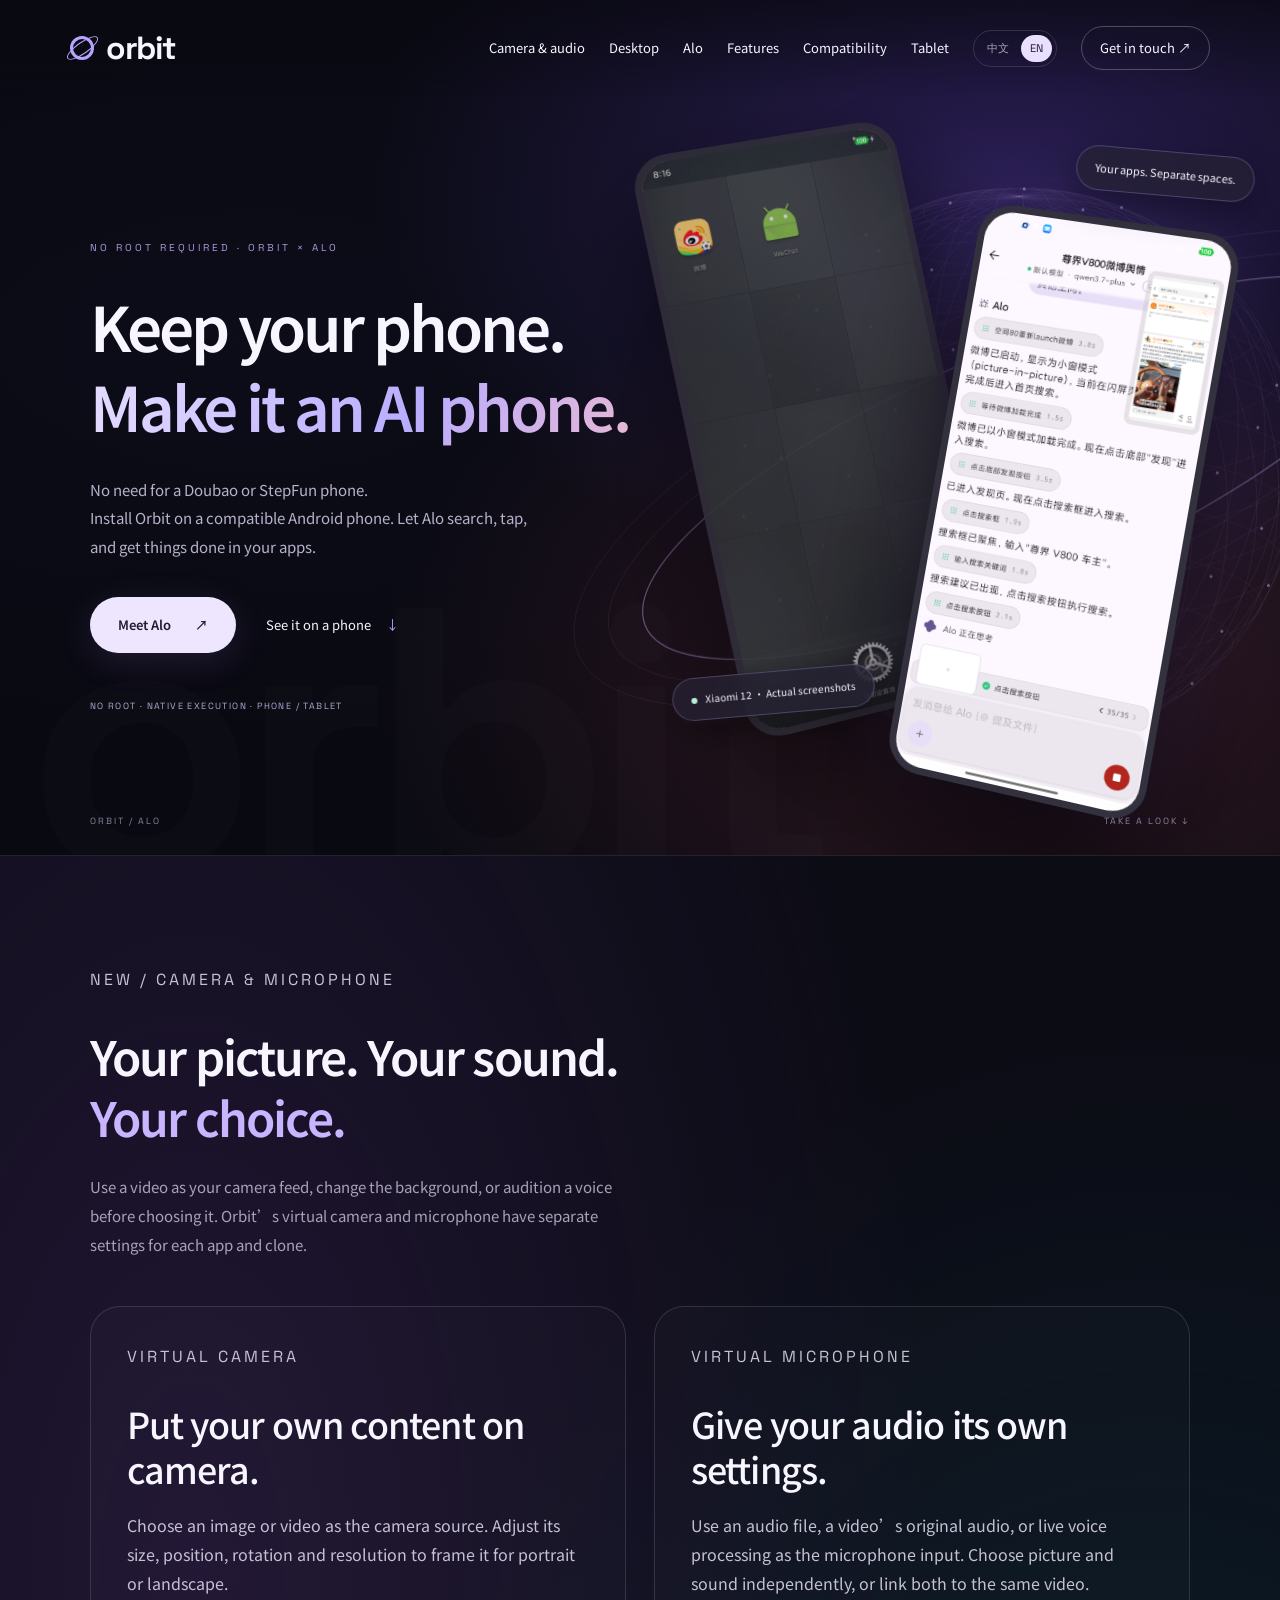
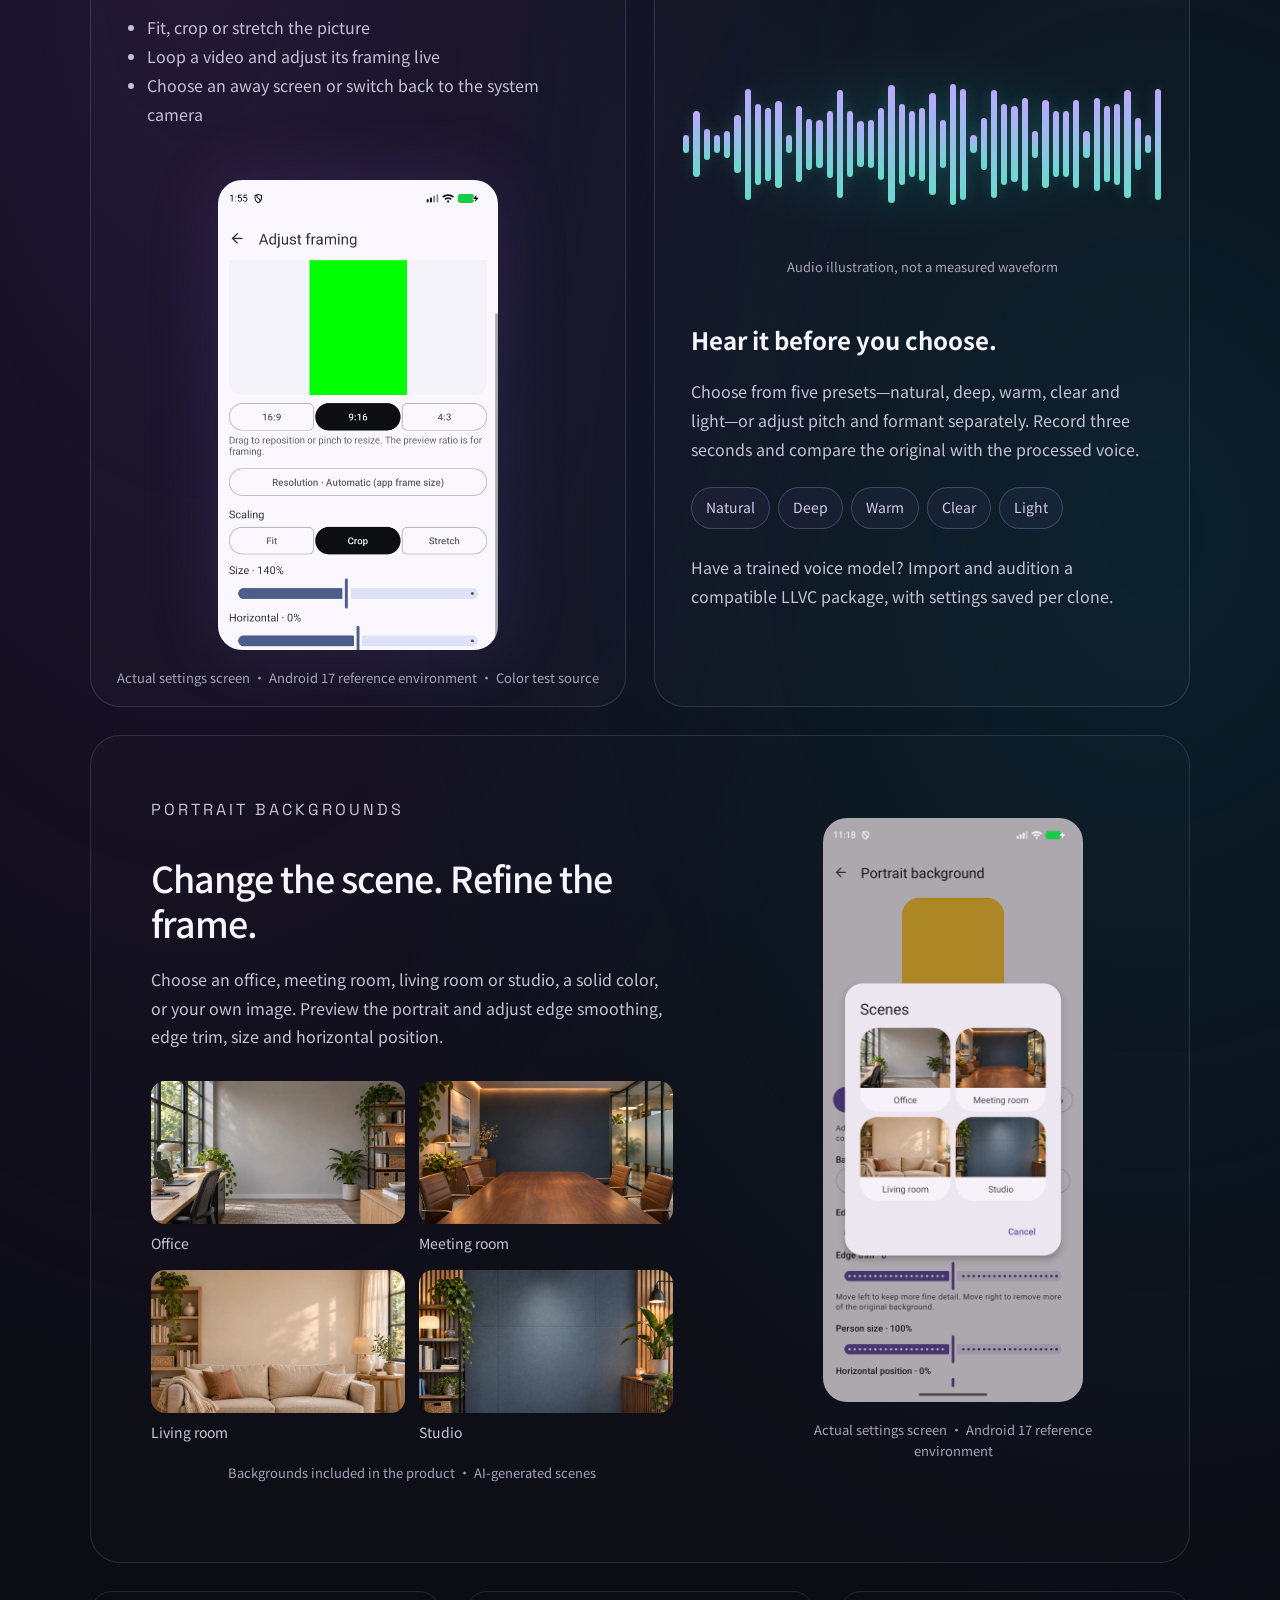
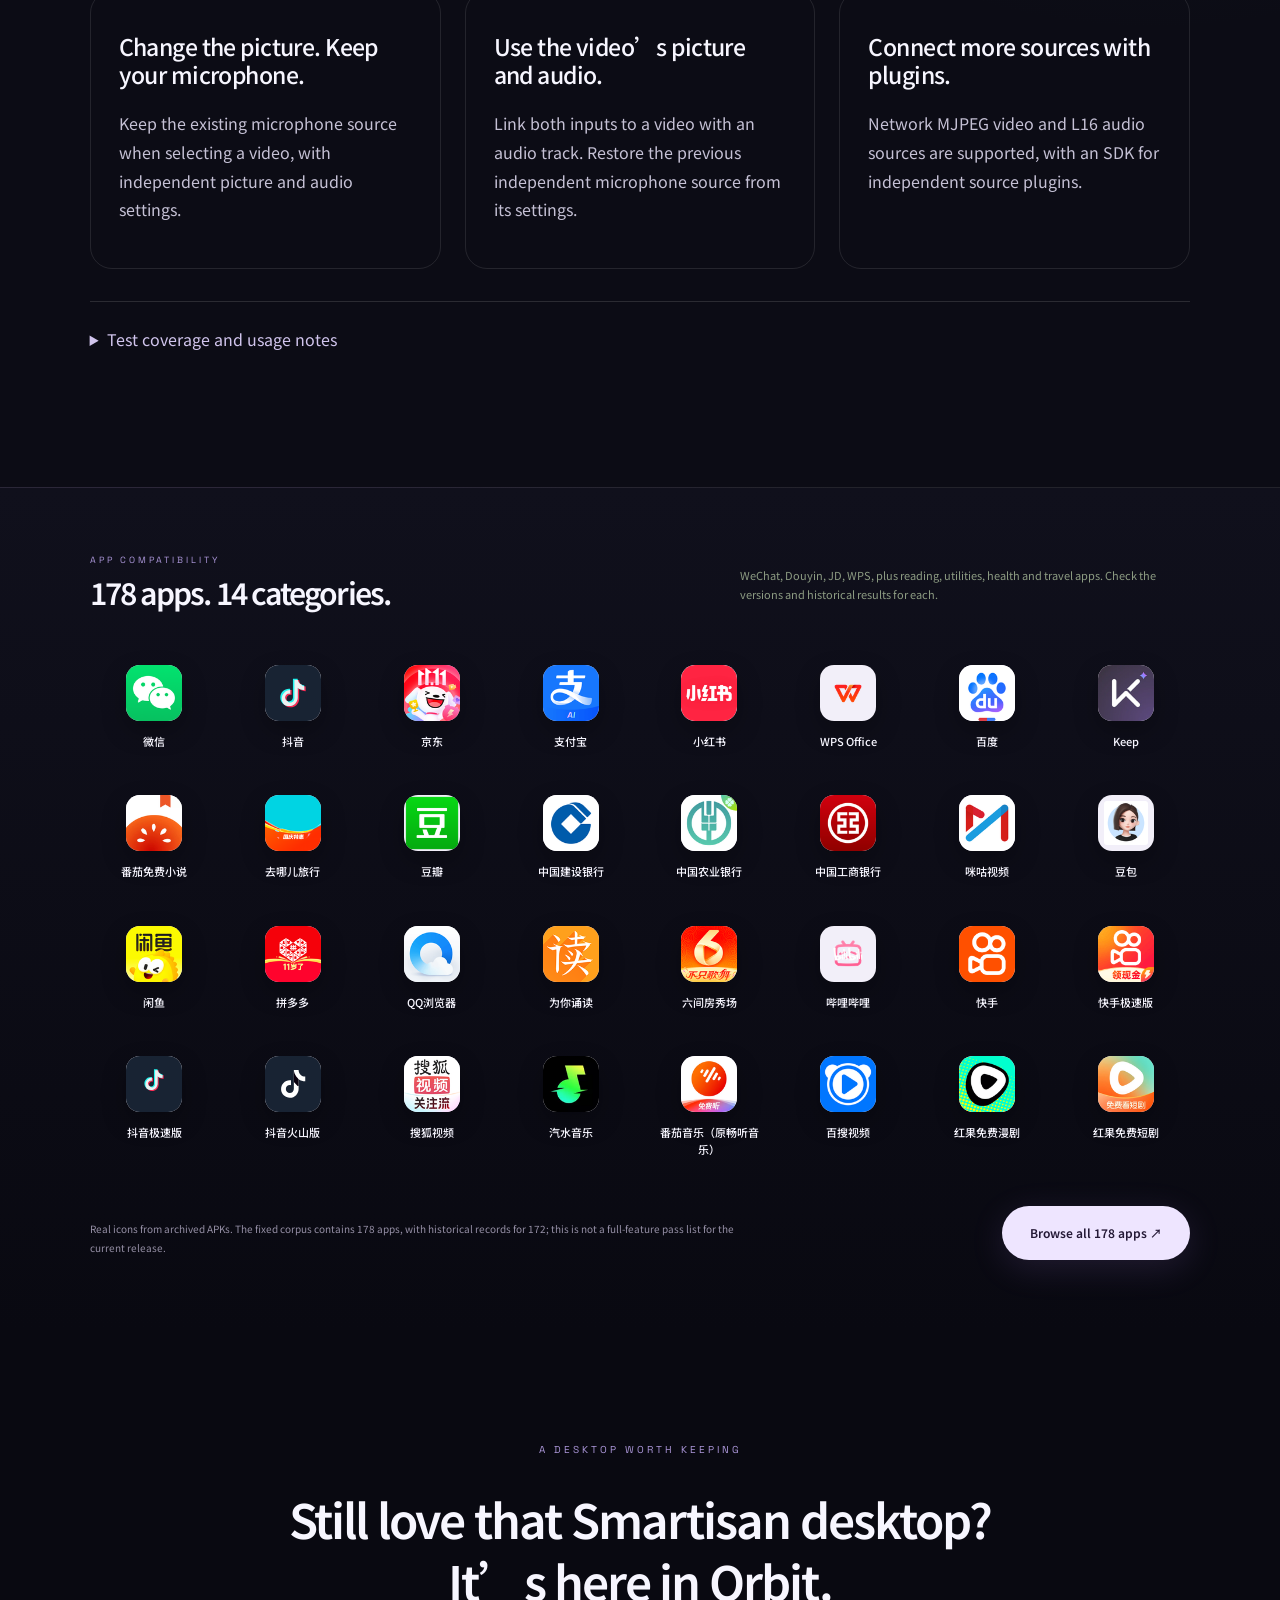
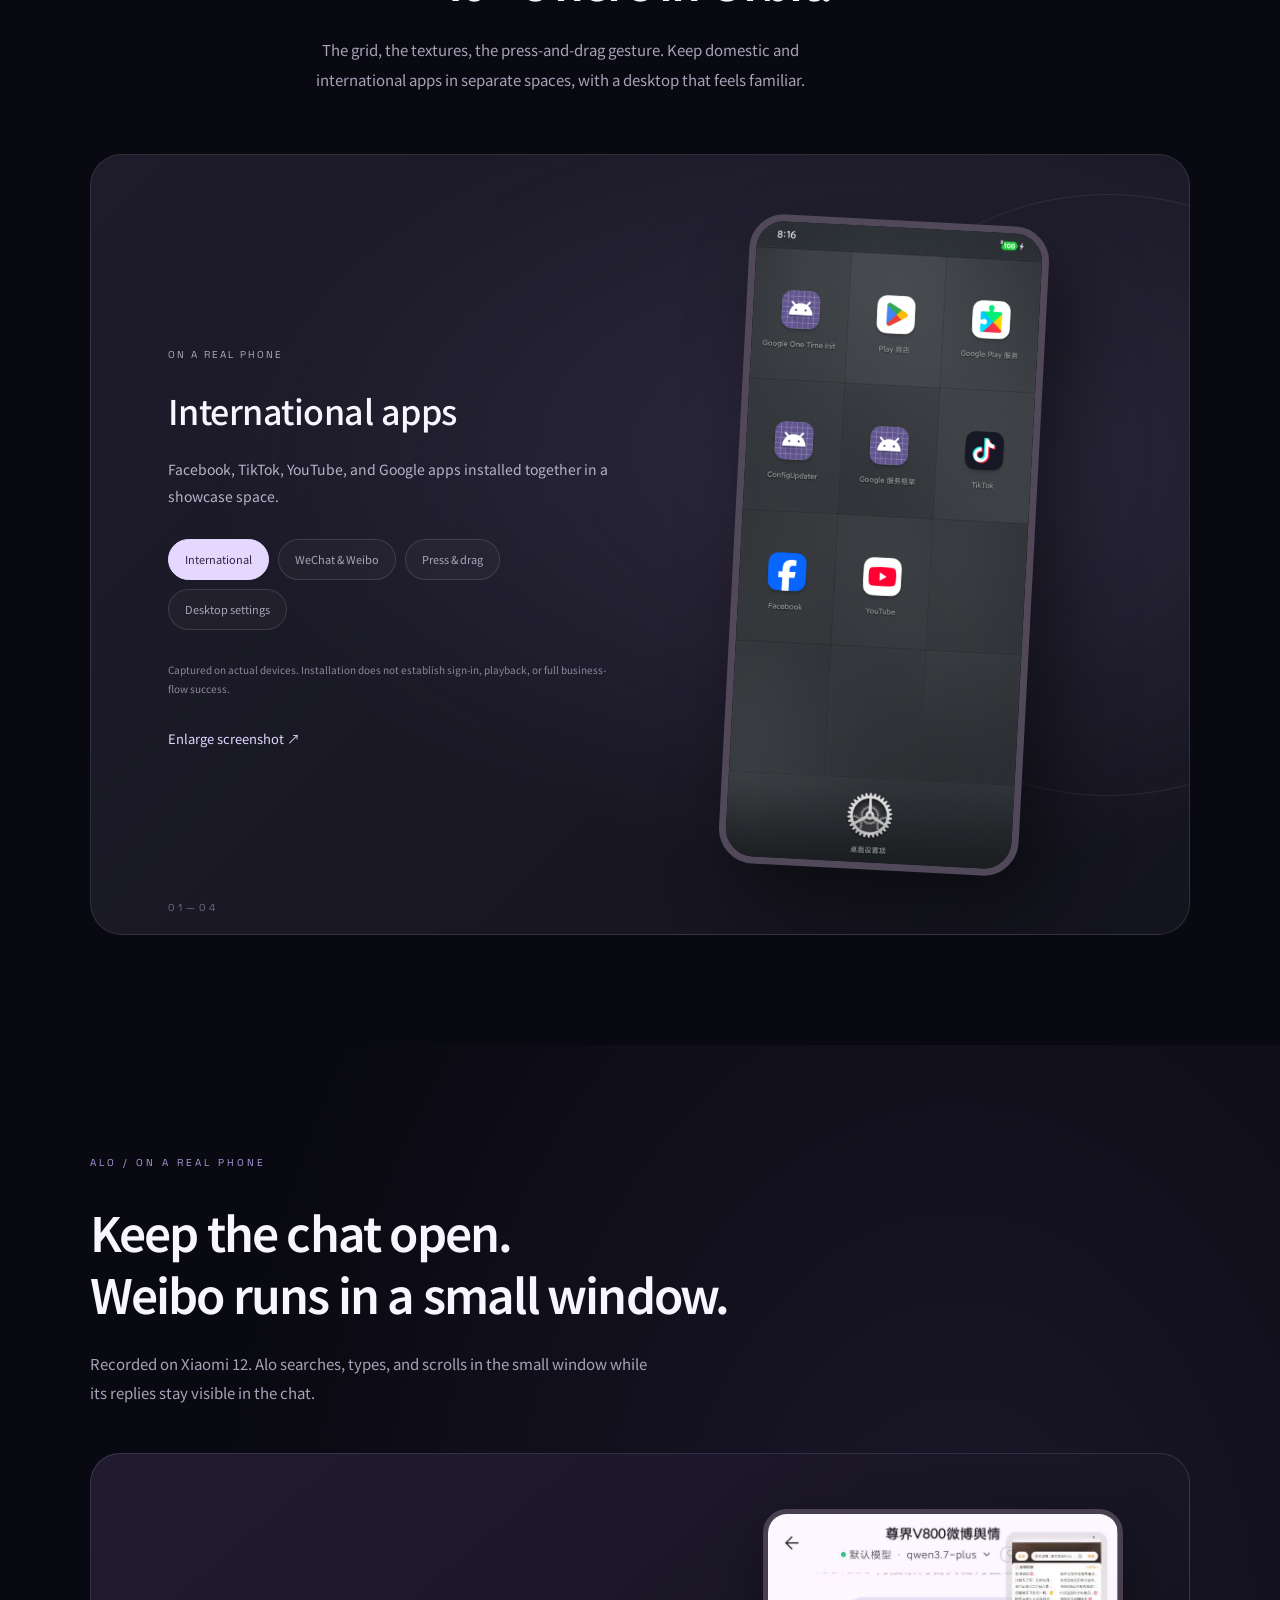
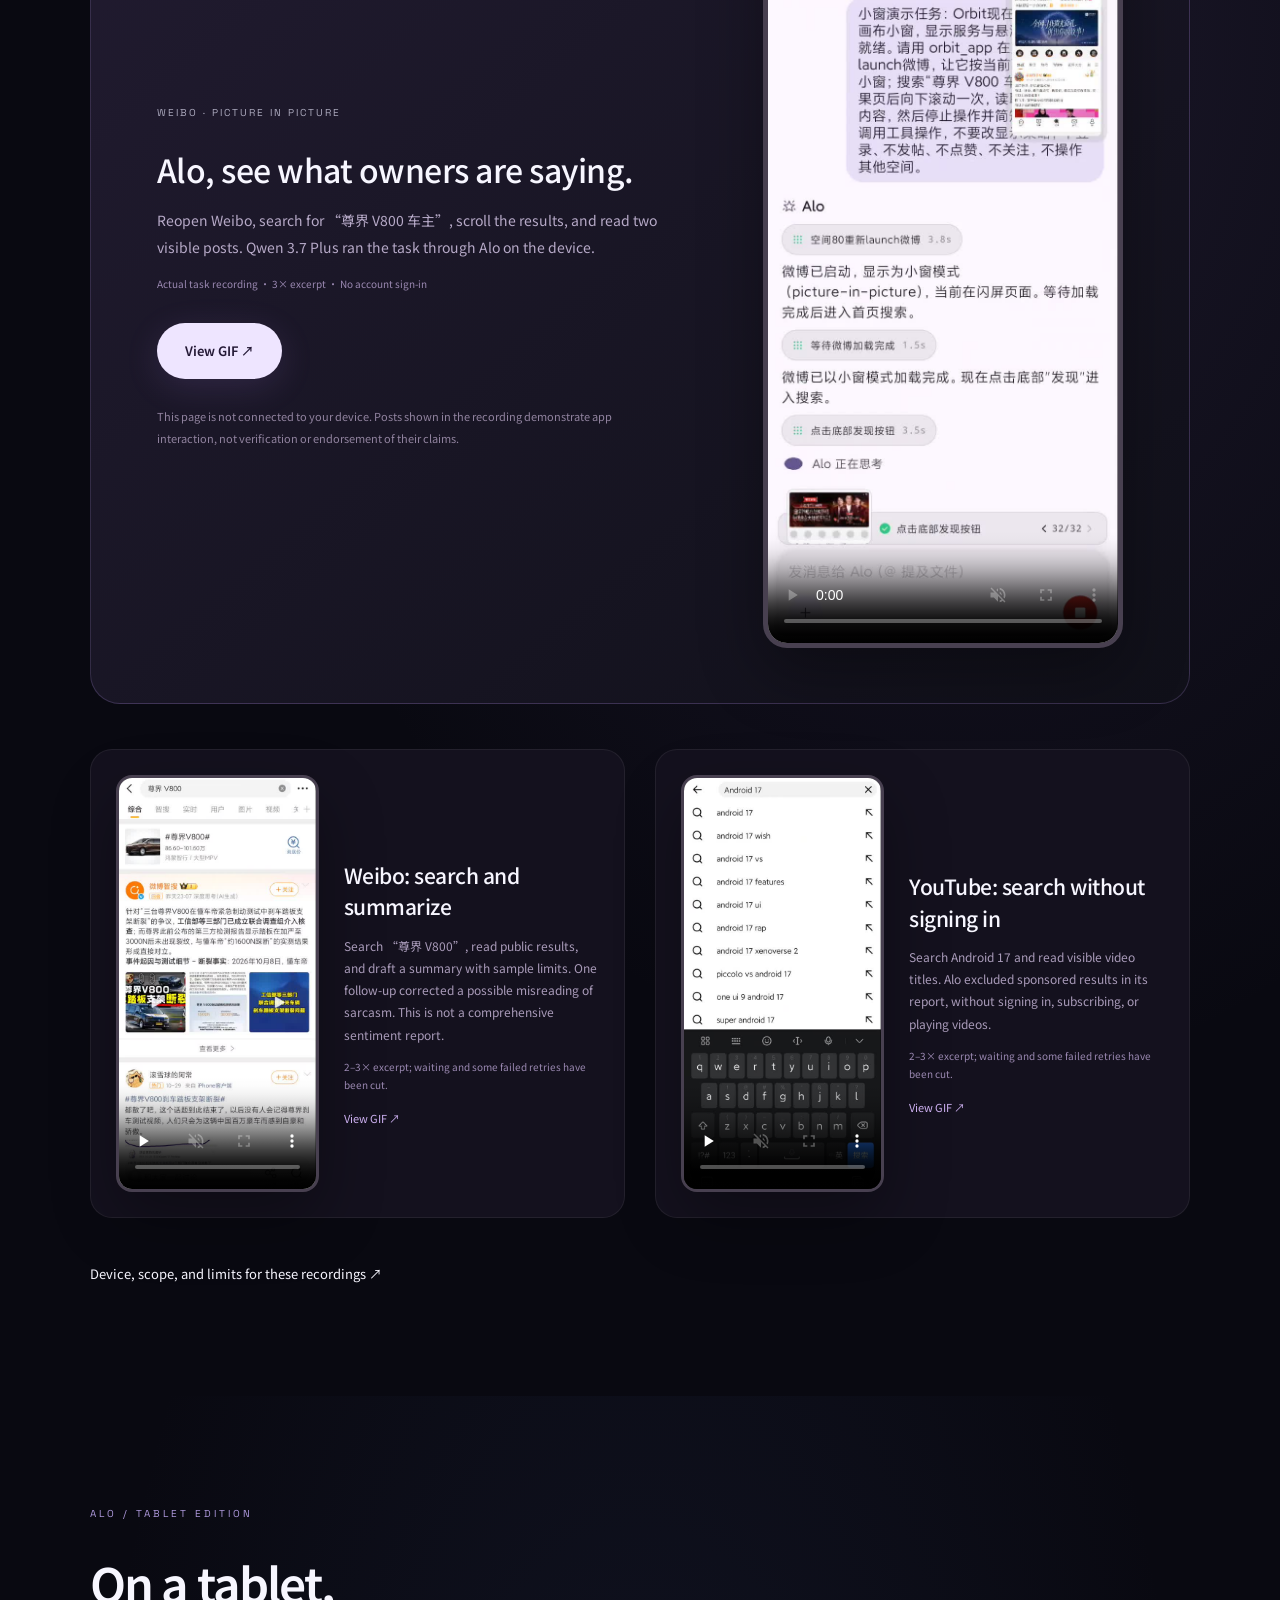
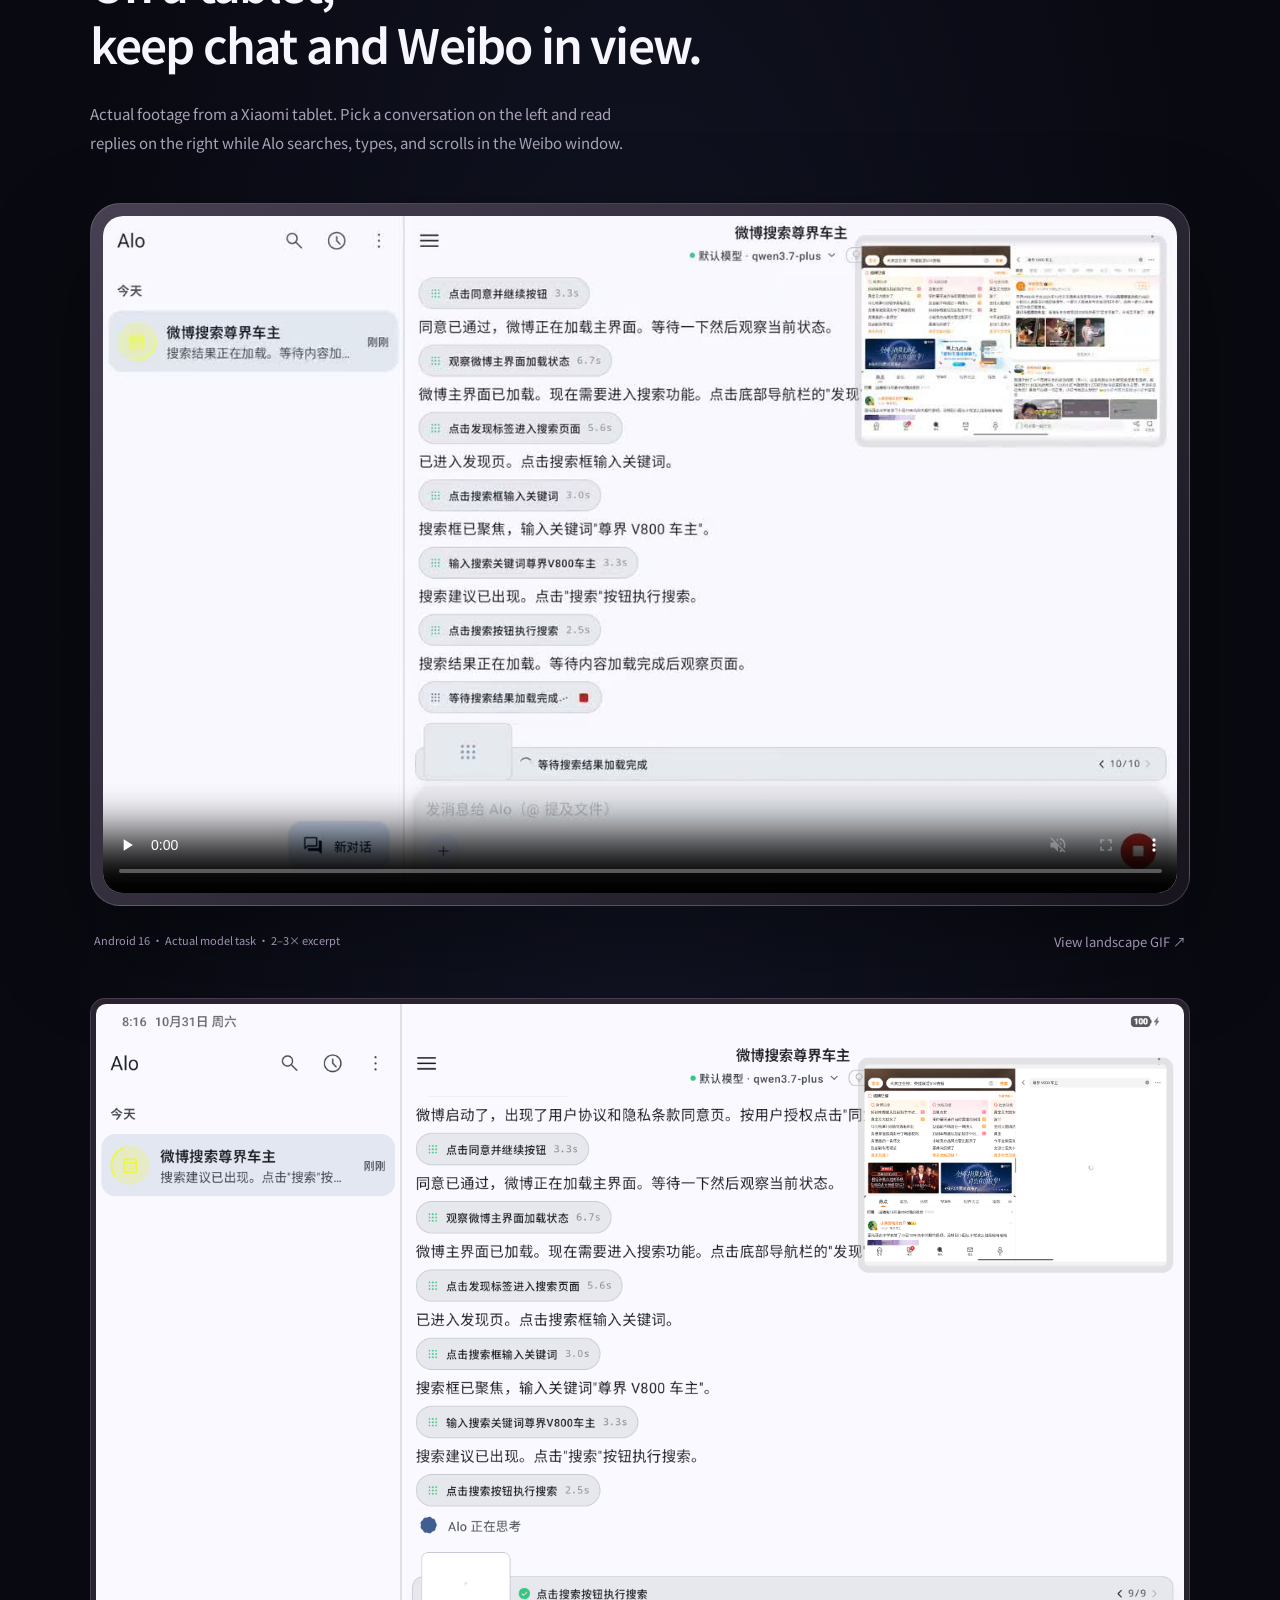
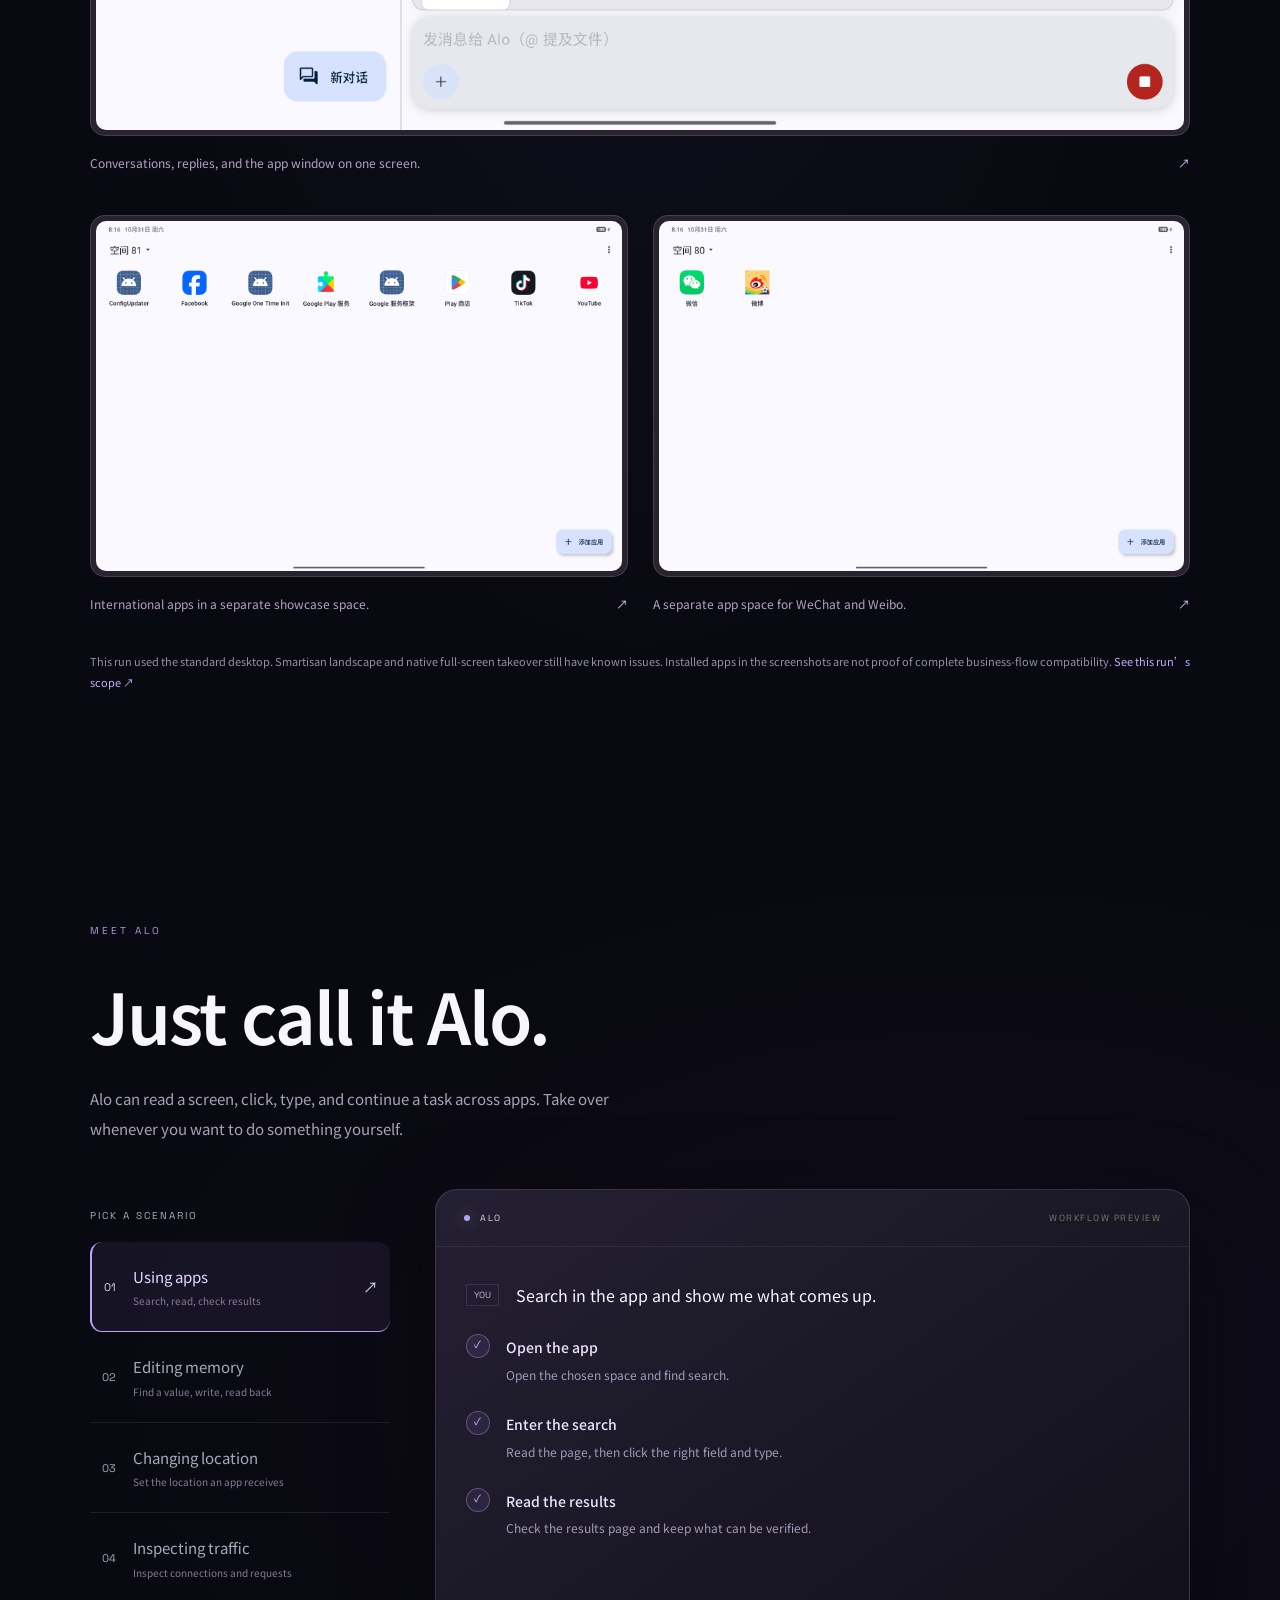
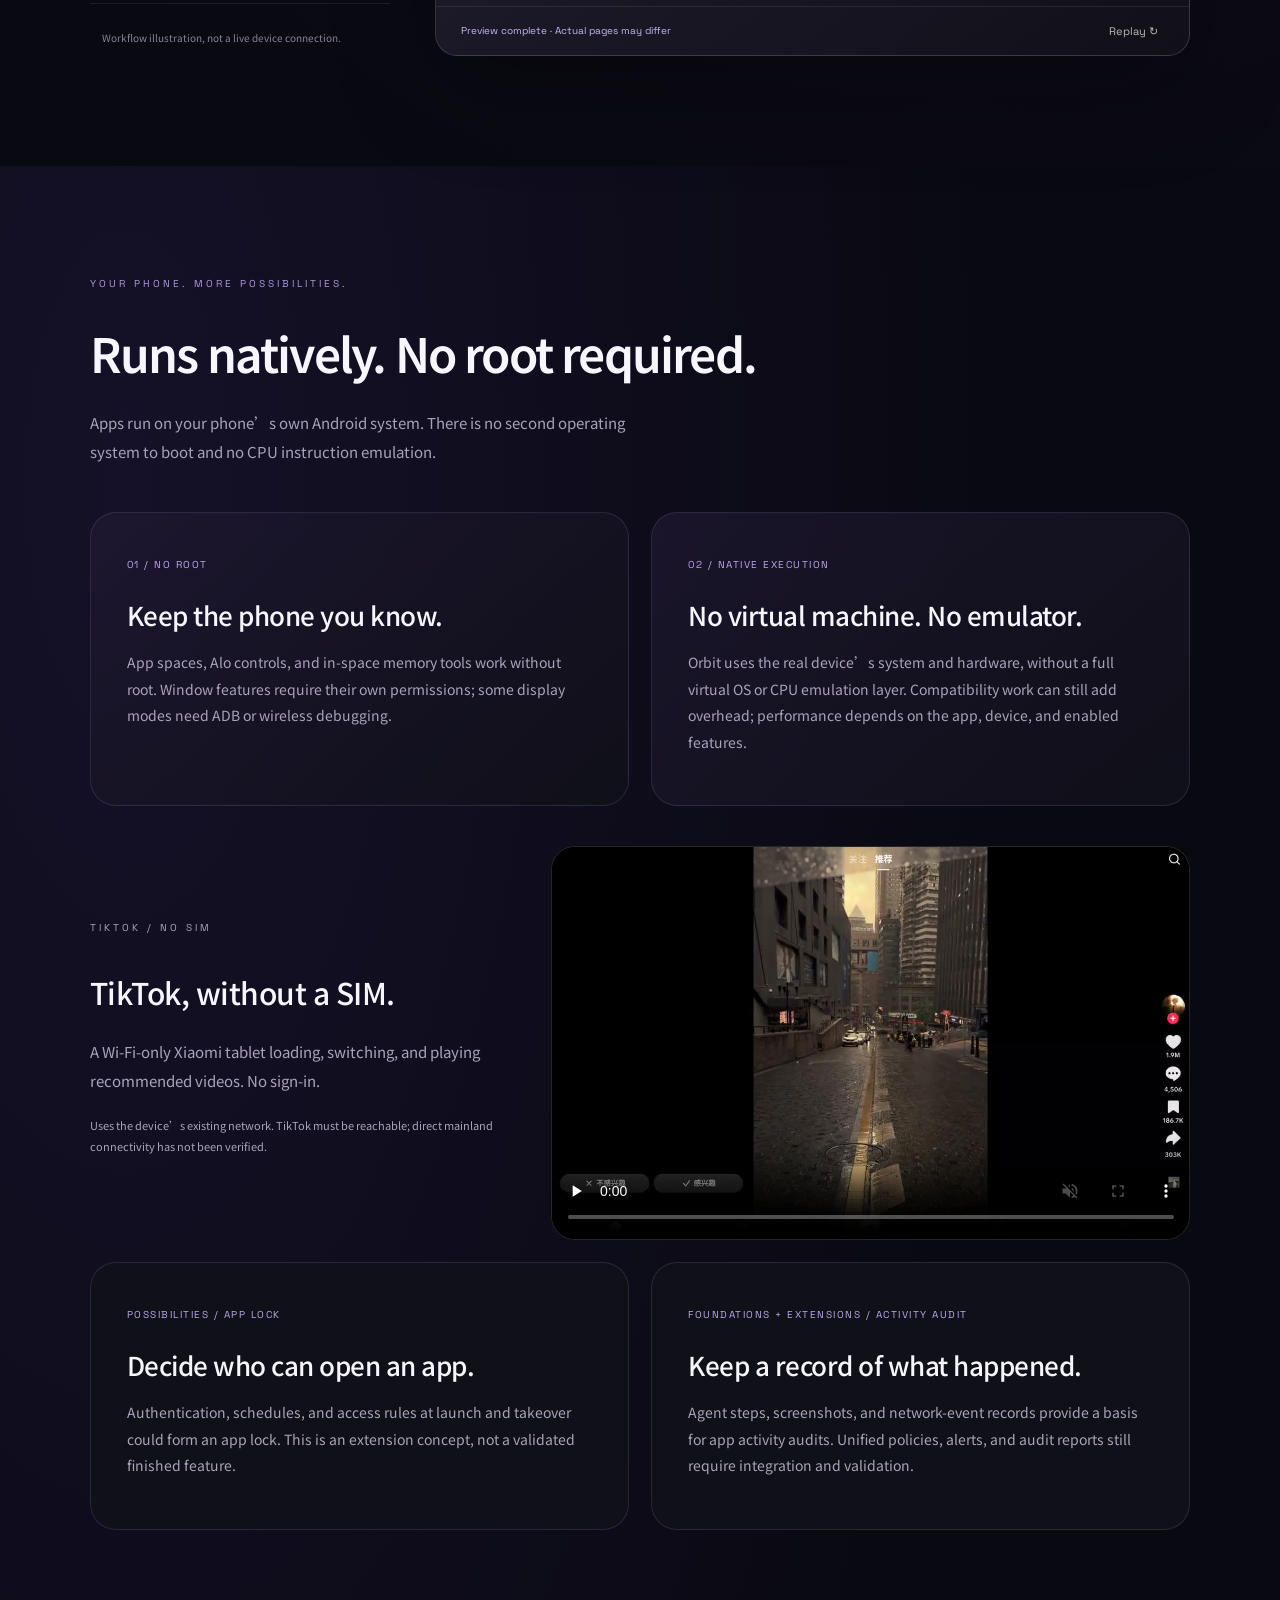
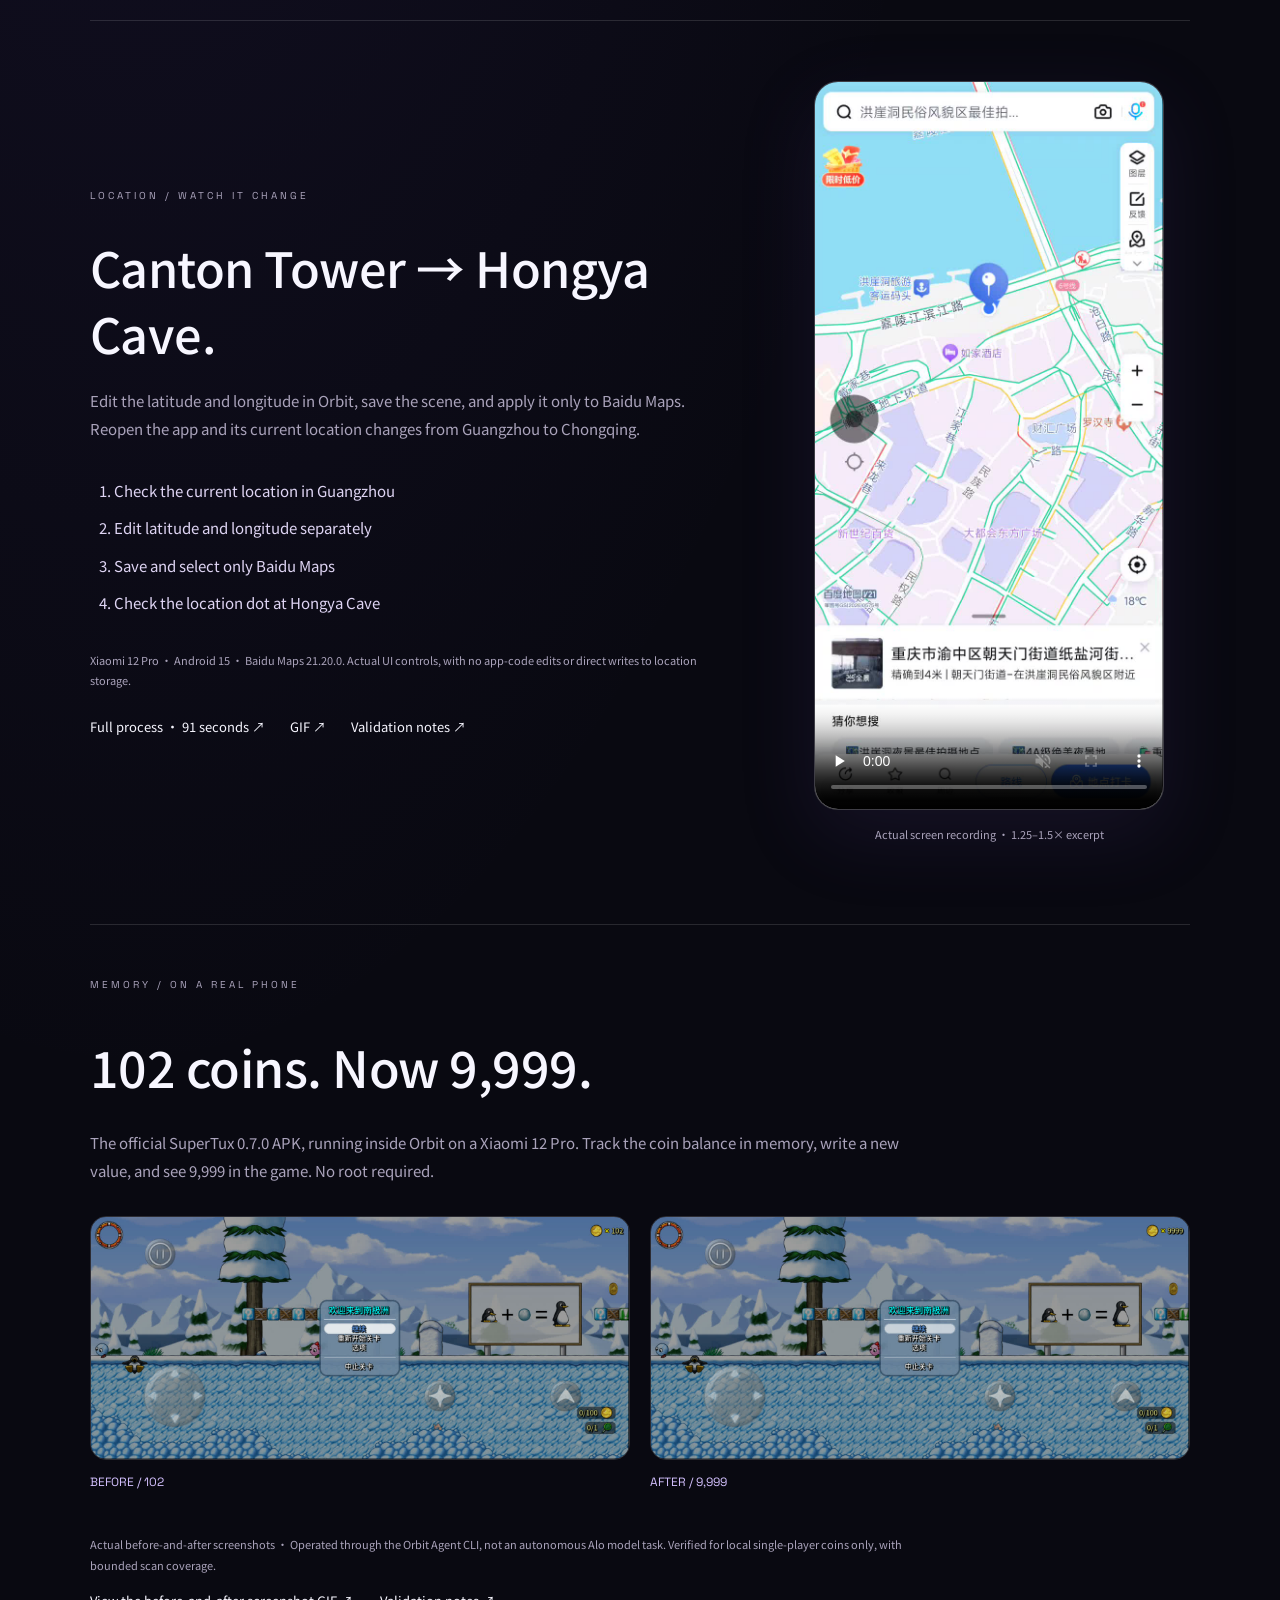
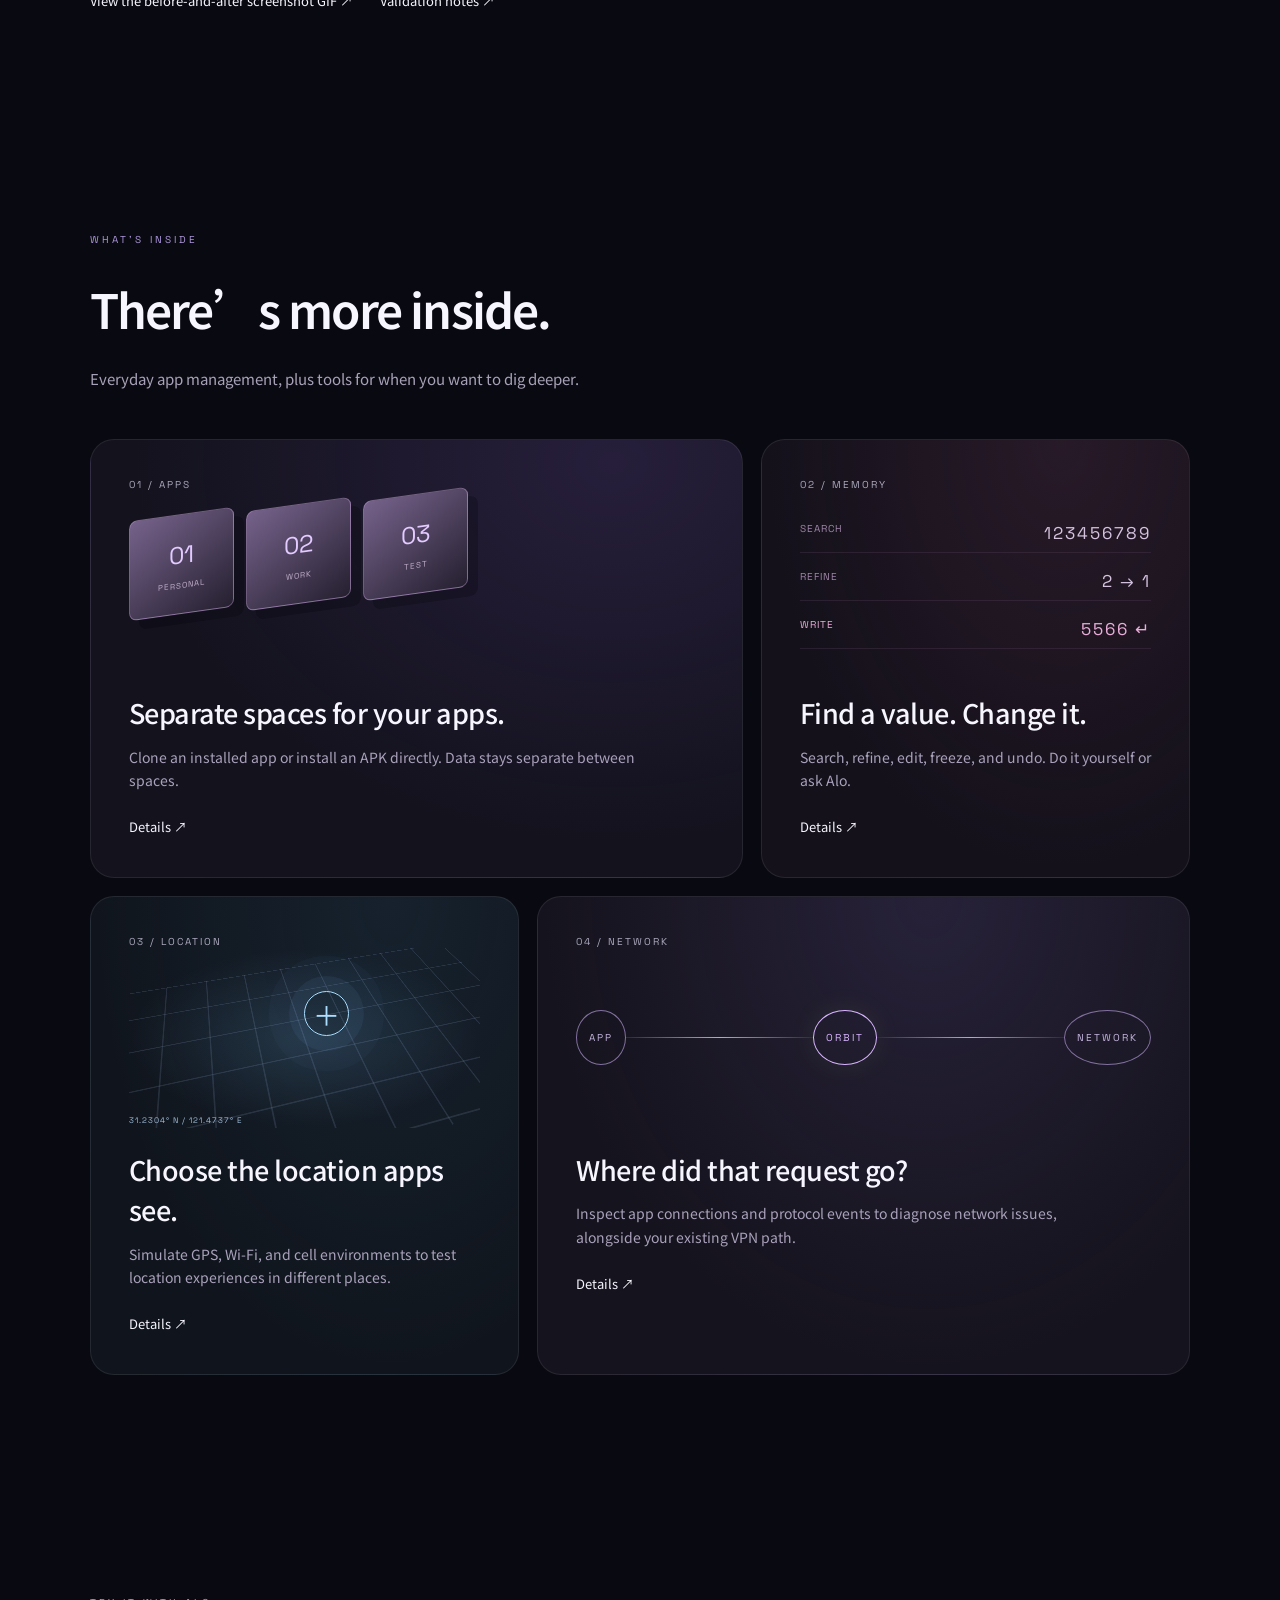
==== commit b84a31bd: "Showcase virtual camera microphone and voice features in both languages" ====
--- a/index.html
+++ b/index.html
@@ -1,6 +1,10 @@
-<!doctype html><html lang="zh-CN"><head><meta charset="utf-8"><meta name="viewport" content="width=device-width,initial-scale=1"><script src="assets/locale.js?v=20261031-compat"></script><title>Orbit 星轨 · 认识你的手机助手阿洛</title><meta name="description" content="在 Orbit 星轨里管理应用，让阿洛帮你搜索、阅读和操作。支持独立应用空间、内存修改、位置模拟与网络检查。"><meta name="theme-color" content="#090911"><meta property="og:title" content="Orbit 星轨 · 认识你的手机助手阿洛"><meta property="og:description" content="在 Orbit 星轨里管理应用，让阿洛帮你搜索、阅读和操作。支持独立应用空间、内存修改、位置模拟与网络检查。"><link rel="alternate" hreflang="zh-CN" href="index.html?lang=zh"><link rel="alternate" hreflang="en" href="index.en.html?lang=en"><link rel="icon" href="assets/favicon.svg"><link rel="stylesheet" href="assets/style.css?v=20261031-compat"><link rel="stylesheet" href="assets/refresh.css?v=20261031-compat"><script defer src="assets/app.js?v=20261031-compat"></script><script defer src="assets/gallery.js?v=20261031-compat"></script><link rel="stylesheet" href="assets/compatibility.css?v=20261031-compat"><link rel="stylesheet" href="assets/comparison.css?v=20261115"></head><body><a class="skip" href="#main">跳到正文</a><header><a class="brand" href="#"><span class="logo"></span>orbit<span class="brand-tag">星轨</span></a><nav aria-label="主导航"><a href="#screens">桌面</a><a href="#demos">阿洛</a><a href="#capabilities">功能</a><a href="#compatibility">兼容性</a><a href="#tablet">平板</a><div class="language-switch" aria-label="Language"><a href="index.html?lang=zh" data-language="zh" lang="zh" aria-current="true">中文</a><a href="index.en.html?lang=en" data-language="en" lang="en">EN</a></div><a class="nav-contact" href="mailto:miioflee@gmail.com">联系合作 ↗</a></nav></header><main id="main">
+<!doctype html><html lang="zh-CN"><head><meta charset="utf-8"><meta name="viewport" content="width=device-width,initial-scale=1"><script src="assets/locale.js?v=20261031-compat"></script><title>Orbit 星轨 · 认识你的手机助手阿洛</title><meta name="description" content="在 Orbit 星轨里管理应用，让阿洛帮你搜索、阅读和操作。支持虚拟摄像头、虚拟麦克风、人像背景、实时变声、独立应用空间与位置模拟。"><meta name="theme-color" content="#090911"><meta property="og:title" content="Orbit 星轨 · 认识你的手机助手阿洛"><meta property="og:description" content="在 Orbit 星轨里管理应用，让阿洛帮你搜索、阅读和操作。支持虚拟摄像头、虚拟麦克风、人像背景、实时变声、独立应用空间与位置模拟。"><link rel="alternate" hreflang="zh-CN" href="index.html?lang=zh"><link rel="alternate" hreflang="en" href="index.en.html?lang=en"><link rel="icon" href="assets/favicon.svg"><link rel="stylesheet" href="assets/style.css?v=20261031-compat"><link rel="stylesheet" href="assets/refresh.css?v=20261031-compat"><script defer src="assets/app.js?v=20261031-compat"></script><script defer src="assets/gallery.js?v=20261031-compat"></script><link rel="stylesheet" href="assets/compatibility.css?v=20261031-compat"><link rel="stylesheet" href="assets/comparison.css?v=20261115"><link rel="stylesheet" href="assets/media-features.css?v=20261126"></head><body><a class="skip" href="#main">跳到正文</a><header><a class="brand" href="#"><span class="logo"></span>orbit<span class="brand-tag">星轨</span></a><nav aria-label="主导航"><a href="#virtual-media">画面与声音</a><a href="#screens">桌面</a><a href="#demos">阿洛</a><a href="#capabilities">功能</a><a href="#compatibility">兼容性</a><a href="#tablet">平板</a><div class="language-switch" aria-label="Language"><a href="index.html?lang=zh" data-language="zh" lang="zh" aria-current="true">中文</a><a href="index.en.html?lang=en" data-language="en" lang="en">EN</a></div><a class="nav-contact" href="mailto:miioflee@gmail.com">联系合作 ↗</a></nav></header><main id="main">
  <section class="hero"><div class="hero-glow" aria-hidden="true"></div><div class="hero-copy"><p class="eyebrow">免 ROOT · ORBIT × ALO</p><h1>不必换手机。<br><em>也能是 AI 手机。</em></h1><p class="hero-description">不必换豆包手机，也不必换阶跃手机。<br> 在兼容的 Android 手机上装好星轨，让阿洛帮你查、帮你点、帮你办。</p><div class="actions"><a class="button primary" href="#demos">认识阿洛 <span>↗</span></a><a class="text-link" href="#screens">看看实际界面 <span>↓</span></a></div><div class="hero-foot"><span>免 Root · 原生执行 · 手机 / 平板</span></div></div><div class="hero-stage"><div class="hero-art" aria-hidden="true"><canvas id="orbit-canvas"></canvas></div><div class="device device-back"><img class="" src="assets/screens/china-desktop.png" alt="小米12上安装微信和微博的星轨桌面" loading="eager" decoding="async" width="1440" height="3200"></div><div class="device device-front"><img class="" src="assets/screens/alo-pip.png" alt="Alo聊天页与微博小窗同时运行的实际画面" loading="eager" decoding="async" width="1440" height="3200"></div><span class="floating-label label-one">你的应用，分开管理。</span><span class="floating-label label-two"><i></i>小米 12 · 实际截图</span></div><div class="hero-bottom"><span>ORBIT / ALO</span><span>往下看看 ↓</span></div></section>
- <section class="app-showcase"><div class="app-showcase-top"><div><p class="eyebrow">APP COMPATIBILITY</p><h2>178 款应用，14 个类别。</h2></div><p>微信、抖音、京东、WPS，还有阅读、工具、医疗和出行应用。逐项查看版本和历史结果。</p></div><div class="app-list real-icons"><a class="app-tile" href="compatibility.html#app-com.tencent.mm"><img class="app-icon" src="assets/icons/com.tencent.mm.png" width="64" height="64" loading="lazy" alt=""><strong>微信</strong></a><a class="app-tile" href="compatibility.html#app-com.ss.android.ugc.aweme"><img class="app-icon" src="assets/icons/com.ss.android.ugc.aweme.svg" width="64" height="64" loading="lazy" alt=""><strong>抖音</strong></a><a class="app-tile" href="compatibility.html#app-com.jingdong.app.mall"><img class="app-icon" src="assets/icons/com.jingdong.app.mall.png" width="64" height="64" loading="lazy" alt=""><strong>京东</strong></a><a class="app-tile" href="compatibility.html#app-com.eg.android.AlipayGphone"><img class="app-icon" src="assets/icons/com.eg.android.AlipayGphone.png" width="64" height="64" loading="lazy" alt=""><strong>支付宝</strong></a><a class="app-tile" href="compatibility.html#app-com.xingin.xhs"><img class="app-icon" src="assets/icons/com.xingin.xhs.png" width="64" height="64" loading="lazy" alt=""><strong>小红书</strong></a><a class="app-tile" href="compatibility.html#app-cn.wps.moffice_eng"><img class="app-icon" src="assets/icons/cn.wps.moffice_eng.png" width="64" height="64" loading="lazy" alt=""><strong>WPS Office</strong></a><a class="app-tile" href="compatibility.html#app-com.baidu.searchbox"><img class="app-icon" src="assets/icons/com.baidu.searchbox.png" width="64" height="64" loading="lazy" alt=""><strong>百度</strong></a><a class="app-tile" href="compatibility.html#app-com.gotokeep.keep"><img class="app-icon" src="assets/icons/com.gotokeep.keep.png" width="64" height="64" loading="lazy" alt=""><strong>Keep</strong></a><a class="app-tile" href="compatibility.html#app-com.dragon.read"><img class="app-icon" src="assets/icons/com.dragon.read.png" width="64" height="64" loading="lazy" alt=""><strong>番茄免费小说</strong></a><a class="app-tile" href="compatibility.html#app-com.Qunar"><img class="app-icon" src="assets/icons/com.Qunar.png" width="64" height="64" loading="lazy" alt=""><strong>去哪儿旅行</strong></a><a class="app-tile" href="compatibility.html#app-com.douban.frodo"><img class="app-icon" src="assets/icons/com.douban.frodo.png" width="64" height="64" loading="lazy" alt=""><strong>豆瓣</strong></a><a class="app-tile" href="compatibility.html#app-com.chinamworld.main"><img class="app-icon" src="assets/icons/com.chinamworld.main.png" width="64" height="64" loading="lazy" alt=""><strong>中国建设银行</strong></a><a class="app-tile" href="compatibility.html#app-com.android.bankabc"><img class="app-icon" src="assets/icons/com.android.bankabc.png" width="64" height="64" loading="lazy" alt=""><strong>中国农业银行</strong></a><a class="app-tile" href="compatibility.html#app-com.icbc"><img class="app-icon" src="assets/icons/com.icbc.png" width="64" height="64" loading="lazy" alt=""><strong>中国工商银行</strong></a><a class="app-tile" href="compatibility.html#app-com.cmcc.cmvideo"><img class="app-icon" src="assets/icons/com.cmcc.cmvideo.png" width="64" height="64" loading="lazy" alt=""><strong>咪咕视频</strong></a><a class="app-tile" href="compatibility.html#app-com.larus.nova"><img class="app-icon" src="assets/icons/com.larus.nova.png" width="64" height="64" loading="lazy" alt=""><strong>豆包</strong></a><a class="app-tile" href="compatibility.html#app-com.taobao.idlefish"><img class="app-icon" src="assets/icons/com.taobao.idlefish.png" width="64" height="64" loading="lazy" alt=""><strong>闲鱼</strong></a><a class="app-tile" href="compatibility.html#app-com.xunmeng.pinduoduo"><img class="app-icon" src="assets/icons/com.xunmeng.pinduoduo.png" width="64" height="64" loading="lazy" alt=""><strong>拼多多</strong></a><a class="app-tile" href="compatibility.html#app-com.tencent.mtt"><img class="app-icon" src="assets/icons/com.tencent.mtt.png" width="64" height="64" loading="lazy" alt=""><strong>QQ浏览器</strong></a><a class="app-tile" href="compatibility.html#app-com.ss.readpoem"><img class="app-icon" src="assets/icons/com.ss.readpoem.png" width="64" height="64" loading="lazy" alt=""><strong>为你诵读</strong></a><a class="app-tile" href="compatibility.html#app-com.tencent.tmgp.sixrooms"><img class="app-icon" src="assets/icons/com.tencent.tmgp.sixrooms.png" width="64" height="64" loading="lazy" alt=""><strong>六间房秀场</strong></a><a class="app-tile" href="compatibility.html#app-tv.danmaku.bili"><img class="app-icon" src="assets/icons/tv.danmaku.bili.png" width="64" height="64" loading="lazy" alt=""><strong>哔哩哔哩</strong></a><a class="app-tile" href="compatibility.html#app-com.smile.gifmaker"><img class="app-icon" src="assets/icons/com.smile.gifmaker.png" width="64" height="64" loading="lazy" alt=""><strong>快手</strong></a><a class="app-tile" href="compatibility.html#app-com.kuaishou.nebula"><img class="app-icon" src="assets/icons/com.kuaishou.nebula.png" width="64" height="64" loading="lazy" alt=""><strong>快手极速版</strong></a><a class="app-tile" href="compatibility.html#app-com.ss.android.ugc.aweme.lite"><img class="app-icon" src="assets/icons/com.ss.android.ugc.aweme.lite.svg" width="64" height="64" loading="lazy" alt=""><strong>抖音极速版</strong></a><a class="app-tile" href="compatibility.html#app-com.ss.android.ugc.live"><img class="app-icon" src="assets/icons/com.ss.android.ugc.live.svg" width="64" height="64" loading="lazy" alt=""><strong>抖音火山版</strong></a><a class="app-tile" href="compatibility.html#app-com.sohu.sohuvideo"><img class="app-icon" src="assets/icons/com.sohu.sohuvideo.png" width="64" height="64" loading="lazy" alt=""><strong>搜狐视频</strong></a><a class="app-tile" href="compatibility.html#app-com.luna.music"><img class="app-icon" src="assets/icons/com.luna.music.png" width="64" height="64" loading="lazy" alt=""><strong>汽水音乐</strong></a><a class="app-tile" href="compatibility.html#app-com.xs.fm.lite"><img class="app-icon" src="assets/icons/com.xs.fm.lite.png" width="64" height="64" loading="lazy" alt=""><strong>番茄音乐（原畅听音乐）</strong></a><a class="app-tile" href="compatibility.html#app-com.baidu.video"><img class="app-icon" src="assets/icons/com.baidu.video.png" width="64" height="64" loading="lazy" alt=""><strong>百搜视频</strong></a><a class="app-tile" href="compatibility.html#app-com.kylin.read"><img class="app-icon" src="assets/icons/com.kylin.read.png" width="64" height="64" loading="lazy" alt=""><strong>红果免费漫剧</strong></a><a class="app-tile" href="compatibility.html#app-com.phoenix.read"><img class="app-icon" src="assets/icons/com.phoenix.read.png" width="64" height="64" loading="lazy" alt=""><strong>红果免费短剧</strong></a></div><div class="catalog-teaser-foot"><p class="matrix-note">真实图标取自归档 APK。178 款为固定样本，其中 172 款有历史记录；不表示当前版本全部功能通过。</p><a class="button primary" href="compatibility.html#app-catalog">浏览全部 178 款 ↗</a></div></section><section class="section screenshot-section" id="screens"><div class="section-heading"><p class="eyebrow">A DESKTOP WORTH KEEPING</p><h2>喜欢锤子桌面？<br>在星轨里也能用。</h2><p>熟悉的宫格、纹理和长按拖动。国内外应用可以放进不同空间，桌面按自己的习惯来。</p></div><div class="screen-stage"><div class="screen-copy"><span class="mini-label">ON A REAL PHONE</span><h3 id="shot-title">海外应用桌面</h3><p id="shot-description">Facebook、TikTok、YouTube 与 Google 应用已安装在同一个展示空间。</p><div class="shot-tabs" role="group" aria-label="切换截图">
+ <section class="section media-features" id="virtual-media"><div class="section-heading"><p class="eyebrow">NEW / CAMERA & MICROPHONE</p><h2>画面和声音，<br><em>都可以自己选。</em></h2><p>给应用换一段视频，给镜头换个背景，或先试听再选一个音色。星轨新增虚拟摄像头与虚拟麦克风，按应用、按分身分别设置。</p></div>
+ <div class="media-feature-grid"><article class="media-camera"><div class="media-feature-copy"><p class="eyebrow">VIRTUAL CAMERA</p><h3>镜头里，放你准备好的内容。</h3><p>图片、视频，都能成为摄像头的画面来源。调整大小、位置、旋转和分辨率，横屏竖屏各有合适的构图。</p><ul><li>适应、裁切、拉伸三种显示方式</li><li>视频循环播放，同一素材可实时调整构图</li><li>暂离画面，或切回系统摄像头</li></ul></div><button class="media-shot" data-zoom-src="assets/screens/media-framing.png" aria-label="放大：画面构图编辑页：比例、大小、位置和旋转"><img src="assets/screens/media-framing.png" alt="画面构图编辑页：比例、大小、位置和旋转" loading="lazy" width="1080" height="2424"></button><p class="media-caption">实际设置页 · Android 17 参考环境 · 测试色块素材</p></article>
+ <article class="media-microphone"><div class="media-feature-copy"><p class="eyebrow">VIRTUAL MICROPHONE</p><h3>声音，也有自己的设置。</h3><p>使用音频文件、视频原声或实时变声作为麦克风输入。摄像头和麦克风可以各选各的，也可以一起跟随同一段视频。</p></div><div class="media-wave" aria-hidden="true"><i style="height:18px"></i><i style="height:66px"></i><i style="height:31px"></i><i style="height:18px"></i><i style="height:27px"></i><i style="height:58px"></i><i style="height:111px"></i><i style="height:81px"></i><i style="height:73px"></i><i style="height:87px"></i><i style="height:18px"></i><i style="height:76px"></i><i style="height:51px"></i><i style="height:48px"></i><i style="height:67px"></i><i style="height:108px"></i><i style="height:66px"></i><i style="height:46px"></i><i style="height:48px"></i><i style="height:72px"></i><i style="height:118px"></i><i style="height:81px"></i><i style="height:66px"></i><i style="height:73px"></i><i style="height:102px"></i><i style="height:48px"></i><i style="height:121px"></i><i style="height:111px"></i><i style="height:18px"></i><i style="height:52px"></i><i style="height:108px"></i><i style="height:81px"></i><i style="height:76px"></i><i style="height:93px"></i><i style="height:27px"></i><i style="height:88px"></i><i style="height:66px"></i><i style="height:66px"></i><i style="height:88px"></i><i style="height:27px"></i><i style="height:93px"></i><i style="height:76px"></i><i style="height:81px"></i><i style="height:108px"></i><i style="height:52px"></i><i style="height:18px"></i><i style="height:111px"></i></div><p class="media-caption">声音功能示意，非实测波形</p><div class="media-voice-copy"><h4>先听一听，再决定。</h4><p>自然、低沉、温暖、清亮、轻扬五档预设，音调与共振峰也能单独调整。录一段 3 秒声音，对比原声与变声效果。</p><div class="media-tags"><span>自然</span><span>低沉</span><span>温暖</span><span>清亮</span><span>轻扬</span></div><p>已有训练好的音色？可导入兼容的 LLVC 模型包并试听，按分身保存。</p></div></article></div>
+ <article class="media-background"><div class="media-feature-copy"><p class="eyebrow">PORTRAIT BACKGROUNDS</p><h3>背景换了，构图也能细调。</h3><p>办公室、会议室、客厅、工作室，四种内置背景可选；也能使用纯色或自己的图片。实时预览人像，调整边缘平滑、轮廓、人像大小与左右位置。</p><div class="media-scene-grid"><figure><img src="assets/media/portrait-scene-office.webp" alt="办公室" loading="lazy" width="1440" height="810"><figcaption>办公室</figcaption></figure><figure><img src="assets/media/portrait-scene-meeting.webp" alt="会议室" loading="lazy" width="1440" height="810"><figcaption>会议室</figcaption></figure><figure><img src="assets/media/portrait-scene-living.webp" alt="客厅" loading="lazy" width="1440" height="810"><figcaption>客厅</figcaption></figure><figure><img src="assets/media/portrait-scene-studio.webp" alt="工作室" loading="lazy" width="1440" height="810"><figcaption>工作室</figcaption></figure></div><p class="media-caption">产品内置背景素材 · AI 生成场景</p></div><figure><button class="media-shot" data-zoom-src="assets/screens/media-scenes.png" aria-label="放大：人像背景场景选择器的实际界面"><img src="assets/screens/media-scenes.png" alt="人像背景场景选择器的实际界面" loading="lazy" width="1080" height="2424"></button><figcaption class="media-caption">实际设置页 · Android 17 参考环境</figcaption></figure></article>
+ <div class="media-mode-grid"><article><h3>只换画面，保留麦克风。</h3><p>选视频时保留原来的麦克风来源，画面与声音独立配置。</p></article><article><h3>画面与原声，一起用。</h3><p>带音轨的视频可联动两路输入；麦克风页可以恢复之前的独立来源。</p></article><article><h3>文件之外，还能接来源插件。</h3><p>支持网络 MJPEG 画面和 L16 音频来源，并提供独立插件 SDK。</p></article></div><details class="media-validation"><summary>查看实测范围与使用说明</summary><div class="media-validation-body"><div><h3>从实际采集到录制回放。</h3><p>2026 年 11 月 21–24 日记录：小米 12 Pro / Android 15 验证文件画面、音频样本、实时变声和训练模型采集；Android 17 参考环境验证背景、构图和来源切换。小米 17 的媒体工作台有录制、回放及导出记录。</p><p>覆盖 Camera1、Camera2、CameraX、NDK 相机、AudioRecord、AAudio 与 MediaRecorder 的限定用例。不同接口的切换时机不同，部分需要重新打开采集或重启分身。</p><p>网络来源仅做过本地连接验证。真实会议对端的画质、听感、延迟与回声消除仍需单独验证；录制文件已有约 60–80 ms 音画偏移记录，不宣称零延迟或所有会议 App 通用。模型导入支持约定的 LLVC 格式，不是任意模型或一句话克隆音色。</p></div><figure><button class="media-shot" data-zoom-src="assets/screens/media-workbench.png" aria-label="放大：小米17媒体工作台：采样、录制、播放与导出"><img src="assets/screens/media-workbench.png" alt="小米17媒体工作台：采样、录制、播放与导出" loading="lazy" width="1080" height="2424"></button><figcaption class="media-caption">历史实机截图 · 媒体测试工作台</figcaption></figure></div></details></section><section class="app-showcase"><div class="app-showcase-top"><div><p class="eyebrow">APP COMPATIBILITY</p><h2>178 款应用，14 个类别。</h2></div><p>微信、抖音、京东、WPS，还有阅读、工具、医疗和出行应用。逐项查看版本和历史结果。</p></div><div class="app-list real-icons"><a class="app-tile" href="compatibility.html#app-com.tencent.mm"><img class="app-icon" src="assets/icons/com.tencent.mm.png" width="64" height="64" loading="lazy" alt=""><strong>微信</strong></a><a class="app-tile" href="compatibility.html#app-com.ss.android.ugc.aweme"><img class="app-icon" src="assets/icons/com.ss.android.ugc.aweme.svg" width="64" height="64" loading="lazy" alt=""><strong>抖音</strong></a><a class="app-tile" href="compatibility.html#app-com.jingdong.app.mall"><img class="app-icon" src="assets/icons/com.jingdong.app.mall.png" width="64" height="64" loading="lazy" alt=""><strong>京东</strong></a><a class="app-tile" href="compatibility.html#app-com.eg.android.AlipayGphone"><img class="app-icon" src="assets/icons/com.eg.android.AlipayGphone.png" width="64" height="64" loading="lazy" alt=""><strong>支付宝</strong></a><a class="app-tile" href="compatibility.html#app-com.xingin.xhs"><img class="app-icon" src="assets/icons/com.xingin.xhs.png" width="64" height="64" loading="lazy" alt=""><strong>小红书</strong></a><a class="app-tile" href="compatibility.html#app-cn.wps.moffice_eng"><img class="app-icon" src="assets/icons/cn.wps.moffice_eng.png" width="64" height="64" loading="lazy" alt=""><strong>WPS Office</strong></a><a class="app-tile" href="compatibility.html#app-com.baidu.searchbox"><img class="app-icon" src="assets/icons/com.baidu.searchbox.png" width="64" height="64" loading="lazy" alt=""><strong>百度</strong></a><a class="app-tile" href="compatibility.html#app-com.gotokeep.keep"><img class="app-icon" src="assets/icons/com.gotokeep.keep.png" width="64" height="64" loading="lazy" alt=""><strong>Keep</strong></a><a class="app-tile" href="compatibility.html#app-com.dragon.read"><img class="app-icon" src="assets/icons/com.dragon.read.png" width="64" height="64" loading="lazy" alt=""><strong>番茄免费小说</strong></a><a class="app-tile" href="compatibility.html#app-com.Qunar"><img class="app-icon" src="assets/icons/com.Qunar.png" width="64" height="64" loading="lazy" alt=""><strong>去哪儿旅行</strong></a><a class="app-tile" href="compatibility.html#app-com.douban.frodo"><img class="app-icon" src="assets/icons/com.douban.frodo.png" width="64" height="64" loading="lazy" alt=""><strong>豆瓣</strong></a><a class="app-tile" href="compatibility.html#app-com.chinamworld.main"><img class="app-icon" src="assets/icons/com.chinamworld.main.png" width="64" height="64" loading="lazy" alt=""><strong>中国建设银行</strong></a><a class="app-tile" href="compatibility.html#app-com.android.bankabc"><img class="app-icon" src="assets/icons/com.android.bankabc.png" width="64" height="64" loading="lazy" alt=""><strong>中国农业银行</strong></a><a class="app-tile" href="compatibility.html#app-com.icbc"><img class="app-icon" src="assets/icons/com.icbc.png" width="64" height="64" loading="lazy" alt=""><strong>中国工商银行</strong></a><a class="app-tile" href="compatibility.html#app-com.cmcc.cmvideo"><img class="app-icon" src="assets/icons/com.cmcc.cmvideo.png" width="64" height="64" loading="lazy" alt=""><strong>咪咕视频</strong></a><a class="app-tile" href="compatibility.html#app-com.larus.nova"><img class="app-icon" src="assets/icons/com.larus.nova.png" width="64" height="64" loading="lazy" alt=""><strong>豆包</strong></a><a class="app-tile" href="compatibility.html#app-com.taobao.idlefish"><img class="app-icon" src="assets/icons/com.taobao.idlefish.png" width="64" height="64" loading="lazy" alt=""><strong>闲鱼</strong></a><a class="app-tile" href="compatibility.html#app-com.xunmeng.pinduoduo"><img class="app-icon" src="assets/icons/com.xunmeng.pinduoduo.png" width="64" height="64" loading="lazy" alt=""><strong>拼多多</strong></a><a class="app-tile" href="compatibility.html#app-com.tencent.mtt"><img class="app-icon" src="assets/icons/com.tencent.mtt.png" width="64" height="64" loading="lazy" alt=""><strong>QQ浏览器</strong></a><a class="app-tile" href="compatibility.html#app-com.ss.readpoem"><img class="app-icon" src="assets/icons/com.ss.readpoem.png" width="64" height="64" loading="lazy" alt=""><strong>为你诵读</strong></a><a class="app-tile" href="compatibility.html#app-com.tencent.tmgp.sixrooms"><img class="app-icon" src="assets/icons/com.tencent.tmgp.sixrooms.png" width="64" height="64" loading="lazy" alt=""><strong>六间房秀场</strong></a><a class="app-tile" href="compatibility.html#app-tv.danmaku.bili"><img class="app-icon" src="assets/icons/tv.danmaku.bili.png" width="64" height="64" loading="lazy" alt=""><strong>哔哩哔哩</strong></a><a class="app-tile" href="compatibility.html#app-com.smile.gifmaker"><img class="app-icon" src="assets/icons/com.smile.gifmaker.png" width="64" height="64" loading="lazy" alt=""><strong>快手</strong></a><a class="app-tile" href="compatibility.html#app-com.kuaishou.nebula"><img class="app-icon" src="assets/icons/com.kuaishou.nebula.png" width="64" height="64" loading="lazy" alt=""><strong>快手极速版</strong></a><a class="app-tile" href="compatibility.html#app-com.ss.android.ugc.aweme.lite"><img class="app-icon" src="assets/icons/com.ss.android.ugc.aweme.lite.svg" width="64" height="64" loading="lazy" alt=""><strong>抖音极速版</strong></a><a class="app-tile" href="compatibility.html#app-com.ss.android.ugc.live"><img class="app-icon" src="assets/icons/com.ss.android.ugc.live.svg" width="64" height="64" loading="lazy" alt=""><strong>抖音火山版</strong></a><a class="app-tile" href="compatibility.html#app-com.sohu.sohuvideo"><img class="app-icon" src="assets/icons/com.sohu.sohuvideo.png" width="64" height="64" loading="lazy" alt=""><strong>搜狐视频</strong></a><a class="app-tile" href="compatibility.html#app-com.luna.music"><img class="app-icon" src="assets/icons/com.luna.music.png" width="64" height="64" loading="lazy" alt=""><strong>汽水音乐</strong></a><a class="app-tile" href="compatibility.html#app-com.xs.fm.lite"><img class="app-icon" src="assets/icons/com.xs.fm.lite.png" width="64" height="64" loading="lazy" alt=""><strong>番茄音乐（原畅听音乐）</strong></a><a class="app-tile" href="compatibility.html#app-com.baidu.video"><img class="app-icon" src="assets/icons/com.baidu.video.png" width="64" height="64" loading="lazy" alt=""><strong>百搜视频</strong></a><a class="app-tile" href="compatibility.html#app-com.kylin.read"><img class="app-icon" src="assets/icons/com.kylin.read.png" width="64" height="64" loading="lazy" alt=""><strong>红果免费漫剧</strong></a><a class="app-tile" href="compatibility.html#app-com.phoenix.read"><img class="app-icon" src="assets/icons/com.phoenix.read.png" width="64" height="64" loading="lazy" alt=""><strong>红果免费短剧</strong></a></div><div class="catalog-teaser-foot"><p class="matrix-note">真实图标取自归档 APK。178 款为固定样本，其中 172 款有历史记录；不表示当前版本全部功能通过。</p><a class="button primary" href="compatibility.html#app-catalog">浏览全部 178 款 ↗</a></div></section><section class="section screenshot-section" id="screens"><div class="section-heading"><p class="eyebrow">A DESKTOP WORTH KEEPING</p><h2>喜欢锤子桌面？<br>在星轨里也能用。</h2><p>熟悉的宫格、纹理和长按拖动。国内外应用可以放进不同空间，桌面按自己的习惯来。</p></div><div class="screen-stage"><div class="screen-copy"><span class="mini-label">ON A REAL PHONE</span><h3 id="shot-title">海外应用桌面</h3><p id="shot-description">Facebook、TikTok、YouTube 与 Google 应用已安装在同一个展示空间。</p><div class="shot-tabs" role="group" aria-label="切换截图">
  <button class="active" data-shot="overseas" aria-pressed="true">海外应用</button><button data-shot="china" aria-pressed="false">微信与微博</button><button data-shot="drag" aria-pressed="false">长按拖动</button><button data-shot="settings" aria-pressed="false">桌面设置</button></div><p class="shot-note">截图来自实际设备。已安装不代表登录、播放或全部业务通过。</p><button class="text-link image-zoom" data-zoom-target="main-shot">放大截图 ↗</button></div><div class="showcase-phone"><img id="main-shot" src="assets/screens/overseas-desktop.png" width="1440" height="3200" loading="lazy" alt="海外应用桌面实拍"></div><div class="screen-number" aria-hidden="true">01—04</div></div></section>
  <section class="section real-demos" id="demos"><div class="section-heading"><p class="eyebrow">ALO / ON A REAL PHONE</p><h2>聊天不用关，<br>微博开小窗。</h2><p>这是小米 12 上的实际操作。阿洛在小窗里搜索、输入和翻页，你能同时看到应用画面和它的回复。</p></div><div class="demo-feature"><div class="demo-feature-copy"><span class="mini-label">WEIBO · PICTURE IN PICTURE</span><h3>阿洛，查查车主怎么说。</h3><p>重新打开微博，搜索“尊界 V800 车主”，滚动结果并读取两条可见内容。这段操作由设备上的 Qwen 3.7 Plus 完成。</p><p class="media-note">真实任务录屏 · 3 倍速节选 · 未登录账号</p><a class="button primary" href="assets/media/alo-weibo-pip.gif" target="_blank" rel="noopener">查看 GIF ↗</a><p class="shot-note">网页没有连接你的设备。视频里的帖子仅用于演示操作，不代表对其说法的核实或认可。</p></div><video class="demo-video" controls muted playsinline preload="metadata" poster="assets/media/alo-weibo-pip-poster.jpg" aria-label="阿洛操作微博小窗的真实录屏"><source src="assets/media/alo-weibo-pip.mp4" type="video/mp4">请下载视频查看。</video></div><div class="demo-secondary"><article class="demo-secondary-card"><video class="demo-video" controls muted playsinline preload="none" poster="assets/media/alo-weibo-poster.jpg" aria-label="微博：搜索后整理摘要"><source src="assets/media/alo-weibo.mp4" type="video/mp4"></video><div><h3>微博：搜索后整理摘要</h3><p>搜索“尊界 V800”，浏览公开结果，再生成带样本限制的摘要。经一次提示修订了可能误读的反讽；这不是完整舆情报告。</p><p class="media-note">2–3 倍速节选，等待与部分错误重试已裁去。</p><a class="text-link" href="assets/media/alo-weibo.gif" target="_blank" rel="noopener">查看 GIF ↗</a></div></article><article class="demo-secondary-card"><video class="demo-video" controls muted playsinline preload="none" poster="assets/media/alo-youtube-poster.jpg" aria-label="YouTube：游客搜索"><source src="assets/media/alo-youtube.mp4" type="video/mp4"></video><div><h3>YouTube：游客搜索</h3><p>搜索 Android 17，读取可见视频标题。阿洛在汇报中排除了赞助广告，没有登录、订阅或播放视频。</p><p class="media-note">2–3 倍速节选，等待与部分错误重试已裁去。</p><a class="text-link" href="assets/media/alo-youtube.gif" target="_blank" rel="noopener">查看 GIF ↗</a></div></article></div><a class="text-link evidence-link" href="evidence.html#recordings">本轮录屏的设备、范围与限制 ↗</a></section><section class="section tablet-demo" id="tablet"><div class="section-heading"><p class="eyebrow">ALO / TABLET EDITION</p><h2>平板横屏，<br>聊天和微博一起看。</h2><p>小米平板上的实际画面：左边选会话，右边看回复。阿洛在微博小窗里完成搜索、输入和滚动，不用反复切回聊天页。</p></div><div class="tablet-video-frame"><video controls muted playsinline preload="none" poster="assets/media/alo-tablet-poster.jpg" aria-label="小米平板横屏阿洛小窗操作录屏"><source src="assets/media/alo-tablet.mp4" type="video/mp4"></video></div><div class="tablet-caption"><span>Android 16 · 真实模型任务 · 2–3 倍速节选</span><a class="text-link" href="assets/media/alo-tablet.gif" target="_blank" rel="noopener">查看横屏 GIF ↗</a></div><div class="tablet-shots"><figure><button class="tablet-shot-button" data-zoom-src="assets/screens/tablet-alo.png" aria-label="放大平板截图"><img src="assets/screens/tablet-alo.png" alt="会话列表、回复和应用小窗，同屏显示。" loading="lazy" width="3048" height="2032"></button><figcaption>会话列表、回复和应用小窗，同屏显示。 <span>↗</span></figcaption></figure><figure><button class="tablet-shot-button" data-zoom-src="assets/screens/tablet-apps.png" aria-label="放大平板截图"><img src="assets/screens/tablet-apps.png" alt="海外应用单独放在一个展示空间。" loading="lazy" width="3048" height="2032"></button><figcaption>海外应用单独放在一个展示空间。 <span>↗</span></figcaption></figure><figure><button class="tablet-shot-button" data-zoom-src="assets/screens/tablet-domestic.png" aria-label="放大平板截图"><img src="assets/screens/tablet-domestic.png" alt="微信和微博使用另一个应用空间。" loading="lazy" width="3048" height="2032"></button><figcaption>微信和微博使用另一个应用空间。 <span>↗</span></figcaption></figure></div><p class="matrix-note">本轮使用标准桌面。锤子桌面横屏和原生全屏接管仍有已知问题；截图中的安装状态也不代表全部应用业务通过。 <a href="evidence.html#tablet">查看本轮范围 ↗</a></p></section><section class="section agent-section" id="agent"><div class="section-heading"><p class="eyebrow">MEET ALO</p><h2>叫它阿洛就好。</h2><p>阿洛能看懂页面、点击和输入，也能在几个应用之间接着做事。你想自己操作时，随时接手。</p></div><div class="agent-workspace"><div class="scenario-picker"><span class="mini-label">挑个场景看看</span><button class="scenario active" data-scenario="ui" aria-pressed="true"><span>01</span><div>应用操作<small>搜索、阅读、检查结果</small></div><b>↗</b></button><button class="scenario " data-scenario="memory" aria-pressed="false"><span>02</span><div>内存修改<small>查找数值，修改后读回</small></div><b>↗</b></button><button class="scenario " data-scenario="location" aria-pressed="false"><span>03</span><div>换个位置<small>设置应用收到的定位</small></div><b>↗</b></button><button class="scenario " data-scenario="network" aria-pressed="false"><span>04</span><div>看看网络<small>查看连接和请求</small></div><b>↗</b></button><p>流程示意，非实时设备连接。</p></div><div class="console"><div class="console-top"><span><i></i> ALO</span><span>操作示意</span></div><div class="prompt"><span>你</span><p id="demo-prompt"></p></div><div class="steps" id="demo-steps" aria-live="polite"></div><div class="console-bottom"><span id="demo-result"></span><button id="replay">再看一次 ↻</button></div></div></div></section>
  <section class="section native-promise" id="native-execution"><div class="section-heading"><p class="eyebrow">YOUR PHONE. MORE POSSIBILITIES.</p><h2>原生运行，免 Root。</h2><p>应用直接运行在手机的 Android 系统上。无需启动第二套系统，也不模拟 CPU 指令集。</p></div><div class="native-cards"><article><span>01 / NO ROOT</span><h3>保留你习惯的手机。</h3><p>应用空间、阿洛操作与空间内的内存工具，无需取得 Root 权限。小窗等功能按需授权，部分显示方式需要 ADB 或无线调试。</p></article><article><span>02 / NATIVE EXECUTION</span><h3>不是虚拟机，也不是模拟器。</h3><p>复用真实设备的系统与硬件，省去运行完整虚拟系统和 CPU 模拟的那一层。兼容适配仍可能产生开销，实际性能取决于应用、设备与启用的功能。</p></article></div><div class="sim-demo"><div><p class="eyebrow">TIKTOK / NO SIM</p><h3>不插卡，也能看 TikTok。</h3><p>无蜂窝模块的小米平板，实际加载、切换并播放推荐视频。无需登录。</p><p class="matrix-note">沿用设备现有网络；仍需具备可访问 TikTok 的网络条件，未验证国内直连。</p></div><video controls muted playsinline preload="none" poster="assets/media/tiktok-nosim-poster.jpg" aria-label="无 SIM 平板实际播放 TikTok"><source src="assets/media/tiktok-nosim.mp4" type="video/mp4"></video></div><div class="native-cards extensions"><article><span>扩展方向 / 应用锁</span><h3>想打开，还得你同意。</h3><p>在应用启动和接管入口接入身份验证、时段和访问规则，可以做成独立的应用锁。这里展示的是扩展方向，尚未作为完整功能验收。</p></article><article><span>现有基础 + 扩展 / 行为审计</span><h3>做过什么，有据可查。</h3><p>已有 Agent 操作步骤、截图与网络事件记录，可继续扩展应用行为审计。统一策略、告警和审计报表仍需接入与验证。</p></article></div><div class="location-demo" id="location-demo"><div class="location-demo-copy"><p class="eyebrow">LOCATION / WATCH IT CHANGE</p><h3>广州塔 → 洪崖洞。</h3><p>在星轨界面里逐项修改经纬度，保存后只应用到百度地图。重新打开，当前位置就从广州切到了重庆。</p><ol class="location-steps"><li>查看广州当前位置</li><li>分别修改纬度、经度</li><li>保存，只选百度地图</li><li>在洪崖洞核对定位蓝点</li></ol><p class="matrix-note">小米 12 Pro · Android 15 · 百度地图 21.20.0。实际界面操作，未修改应用代码或直接写入定位数据。</p><div class="location-links"><a class="text-link" href="assets/media/baidu-location-full.mp4" target="_blank" rel="noopener">完整过程 · 91 秒 ↗</a><a class="text-link" href="assets/media/baidu-location.gif" target="_blank" rel="noopener">GIF ↗</a><a class="text-link" href="evidence.html#baidu-location">实测说明 ↗</a></div></div><figure><video controls muted playsinline preload="none" poster="assets/media/baidu-location-poster.jpg" aria-label="通过界面逐项修改经纬度，从广州塔切换到洪崖洞的真实录屏"><source src="assets/media/baidu-location.mp4" type="video/mp4"></video><figcaption>真实录屏节选 · 1.25–1.5 倍速</figcaption></figure></div><div class="gold-demo" id="game-memory"><p class="eyebrow">MEMORY / ON A REAL PHONE</p><h3>102 枚金币，改成 9999。</h3><p>官方原版 SuperTux 0.7.0，安装到星轨后直接运行。在小米 12 Pro 上搜索实际金币变化，写入新数值，游戏界面随即显示 9999。全程免 Root。</p><div class="gold-pair"><figure><a href="assets/media/gold-before.jpg" target="_blank" rel="noopener"><img src="assets/media/gold-before.jpg" width="1600" height="720" loading="lazy" alt="修改前，游戏右上角显示 102 金币"></a><figcaption>修改前 / 102</figcaption></figure><figure><a href="assets/media/gold-after.jpg" target="_blank" rel="noopener"><img src="assets/media/gold-after.jpg" width="1600" height="720" loading="lazy" alt="修改后，游戏右上角显示 9999 金币"></a><figcaption>修改后 / 9999</figcaption></figure></div><p class="matrix-note">实际设备前后截图 · Orbit Agent CLI 操作 · 非阿洛模型自主任务。仅验证本地单机金币，不涉及服务端余额；扫描范围有明确限制。</p><a class="text-link" href="assets/media/gold-comparison.gif" target="_blank" rel="noopener">查看前后截图对照 GIF ↗</a> <a class="text-link" href="evidence.html#game-memory">实测说明 ↗</a></div></section><section class="section intro" id="capabilities"><div class="section-heading"><p class="eyebrow">WHAT’S INSIDE</p><h2>分身之外，还有这些。</h2><p>常用的应用管理和想折腾的进阶功能，都放在这里。</p></div><div class="cap-grid"><article class="cap-card wide"><div class="card-number">01 / APPS</div><div class="space-visual" aria-hidden="true"><div>01<small>PERSONAL</small></div><div>02<small>WORK</small></div><div>03<small>TEST</small></div></div><h3>多个空间，分别使用。</h3><p>克隆已有应用，或直接安装 APK。不同空间的数据分开保存。</p><a class="text-link" href="evidence.html">功能说明 ↗</a></article><article class="cap-card "><div class="card-number">02 / MEMORY</div><div class="memory-visual" aria-hidden="true"><span>SEARCH <b>123456789</b></span><span>REFINE <b>2 → 1</b></span><span class="highlight">WRITE <b>5566 ↵</b></span></div><h3>找到那个数值，改一下。</h3><p>搜索、筛选、修改、冻结，也能撤销。可以自己操作，或交给阿洛。</p><a class="text-link" href="evidence.html">功能说明 ↗</a></article><article class="cap-card "><div class="card-number">03 / LOCATION</div><div class="location-visual" aria-hidden="true"><div class="map-lines"></div><span class="map-pin">＋</span><span class="coordinates">31.2304° N / 121.4737° E</span></div><h3>应用的位置，你来设。</h3><p>模拟 GPS、Wi-Fi 和基站场景，用来测试不同地区的位置体验。</p><a class="text-link" href="evidence.html">功能说明 ↗</a></article><article class="cap-card wide"><div class="card-number">04 / NETWORK</div><div class="network-visual" aria-hidden="true"><span>APP</span><i></i><span>ORBIT</span><i></i><span>NETWORK</span></div><h3>请求发到哪了？</h3><p>查看应用的连接和协议事件，排查网络问题。支持结合现有 VPN 路径使用。</p><a class="text-link" href="evidence.html">功能说明 ↗</a></article></div></section><section class="section plays-section" id="playbooks"><div class="section-heading"><p class="eyebrow">TRY IT WITH ALO</p><h2>可以从这些事开始。</h2><p>下面这些任务已有执行记录，点开验证说明能看到当时的设备和限制。</p></div><div class="plays-grid"><article class="play"><span class="mini-label">01</span><h3>点评找餐厅，地图看路线。</h3><p>把点评里的店名交给百度地图，看看怎么走，再回到商户页。</p><a class="text-link" href="evidence.html#playbooks">查看实测范围 ↗</a></article><article class="play"><span class="mini-label">02</span><h3>微博和 B 站，一起查。</h3><p>搜索同一个话题，分开整理两边的结果，保留出处。</p><a class="text-link" href="evidence.html#playbooks">查看实测范围 ↗</a></article><article class="play"><span class="mini-label">03</span><h3>几个 App 同时开着。</h3><p>各自保留页面。关掉其中一个，其余应用还能继续操作。</p><a class="text-link" href="evidence.html#playbooks">查看实测范围 ↗</a></article><article class="play"><span class="mini-label">04</span><h3>你想接手，直接来。</h3><p>阿洛操作到一半，你可以接过来；交还后再继续。</p><a class="text-link" href="evidence.html#playbooks">查看实测范围 ↗</a></article><article class="play"><span class="mini-label">05</span><h3>不知道数值？先找变化。</h3><p>在内存里按变化筛选，也可以撤销上一次筛选。</p><a class="text-link" href="evidence.html#playbooks">查看实测范围 ↗</a></article><article class="play"><span class="mini-label">06</span><h3>让阿洛改，再检查。</h3><p>查找并修改数值，读回确认。需要时冻结，结束后恢复。</p><a class="text-link" href="evidence.html#playbooks">查看实测范围 ↗</a></article><article class="play"><span class="mini-label">07</span><h3>网页里的表单，也能填。</h3><p>输入文字、提交、滚动列表，支持网页和原生界面。</p><a class="text-link" href="evidence.html#playbooks">查看实测范围 ↗</a></article><article class="play"><span class="mini-label">08</span><h3>一个应用卡住，别的照常。</h3><p>次应用启动失败时，保留原应用的搜索页面，再单独处理。</p><a class="text-link" href="evidence.html#playbooks">查看实测范围 ↗</a></article><article class="play"><span class="mini-label">09</span><h3>接上你自己的 Agent。</h3><p>通过开放接口调用应用与界面能力，接入已有工具。</p><a class="text-link" href="evidence.html#playbooks">查看实测范围 ↗</a></article></div></section><section class="section comparison-section" id="real-world-comparison"><div class="section-heading"><p class="eyebrow">COMPATIBILITY / REAL FOOTAGE</p><h2>装得进去，还要跑得起来。</h2><p>双开之后，应用能不能正常打开？看看这次录屏里的实际表现，再查看星轨的应用实测记录。</p></div><div class="comparison-grid"><article class="comparison-card"><div class="comparison-card-heading"><p>Dual Space · 财联社</p><h3>启动后返回列表</h3></div><video controls muted playsinline preload="none" poster="assets/media/comparison-dual-space.jpg" aria-label="Dual Space · 财联社"><source src="assets/media/comparison-dual-space.mp4" type="video/mp4"></video><div class="comparison-caption"><p>可见启动页，随后返回 Dual Space 的应用列表。</p><span>原片 00:00.8–00:07.8 · 原速连续节选</span></div></article><article class="comparison-card"><div class="comparison-card-heading"><p>分身大师 · 财联社 / 汇丰</p><h3>同一个双开工具，表现也不同</h3></div><video controls muted playsinline preload="none" poster="assets/media/comparison-clone-master.jpg" aria-label="分身大师 · 财联社 / 汇丰"><source src="assets/media/comparison-clone-master.mp4" type="video/mp4"></video><div class="comparison-caption"><p>财联社进入首页；随后启动香港汇丰流动理财，等待后返回分身大师列表。两种结果都保留。</p><span>原片 00:23.0–00:39.2 · 原速连续节选</span></div></article><article class="comparison-card"><div class="comparison-card-heading"><p>OurPlay · 点点穿书</p><h3>提示“不支持加速”</h3></div><video controls muted playsinline preload="none" poster="assets/media/comparison-ourplay.jpg" aria-label="OurPlay · 点点穿书"><source src="assets/media/comparison-ourplay.mp4" type="video/mp4"></video><div class="comparison-caption"><p>启动过程中显示“当前暂不支持加速”。这是功能限制提示，不作为闪退判定。</p><span>原片 01:13.5–01:21.1 · 原速连续节选</span></div></article></div><div class="comparison-orbit"><div><p class="eyebrow">ORBIT / TESTED IN PRACTICE</p><h3>星轨的兼容性，逐项看。</h3><p>178 款应用样本，172 款有历史记录。应用版本、设备和结果一并列出；微博与 YouTube 的操作画面，也可以直接播放。</p><a class="button primary" href="compatibility.html#app-catalog">查看应用实测 ↗</a> <a class="text-link" href="#demos">看阿洛实际操作 ↓</a></div><div class="comparison-stat"><strong>178</strong><span>应用样本 · 14 个类别</span></div></div><details class="comparison-scope"><summary>这次比较的范围与剪辑说明</summary><p>素材由用户提供，2026 年 11 月 15 日收录，原片约 81 秒。各片段保持原速与连续顺序，去掉声音并压缩画面；不同片段之间省略了切换和等待。名称按画面显示标注。</p><p>原片没有展示完整设备型号、系统版本及竞品版本，因此不作为同机同版本基准测试，也不据此推算兼容率。启动后返回列表是画面观察，具体退出原因未用日志确认。星轨的历史记录单独列出，不代表本片相同应用、相同版本已全部通过。</p></details></section><section class="section compat-section four-dimensions" id="compatibility"><div class="section-heading"><p class="eyebrow">COMPATIBILITY / FOUR DIMENSIONS</p><h2>系统、应用、加固，<br>还有原生一致性。</h2><p>能装在哪个 Android 版本，哪些应用跑过，遇到加固时表现如何，原生接口是否一致。四个维度分别验证。</p></div><nav class="compat-dimension-nav" aria-label="兼容性维度"><a href="#android-support"><span>01</span>Android 版本 <b>↘</b></a><a href="#app-coverage"><span>02</span>应用覆盖面 <b>↘</b></a><a href="#hardening"><span>03</span>加固场景 <b>↘</b></a><a href="#native-consistency"><span>04</span>原生一致性 <b>↘</b></a></nav><article class="compat-panel" id="android-support"><div class="compat-panel-title"><span>01 / ANDROID</span><h3>版本和设备，分别列清楚。</h3></div><div class="table-wrap"><table><thead><tr><th>Android</th><th>验证环境</th><th>已核对的范围</th></tr></thead><tbody><tr><td><strong>13 / API 33</strong></td><td>小米 10 · 真机</td><td>JNI 初始化、状态隔离、基础网络与定位</td></tr><tr><td><strong>15 / API 35</strong></td><td>小米 12 Pro · 真机</td><td>核心组件、Agent、内存与流量检查</td></tr><tr><td><strong>16 / API 36</strong></td><td>小米 17 Pro、平板 · 真机</td><td>基础组件；平板另有横屏与小窗实拍</td></tr><tr><td><strong>17 / API 37</strong></td><td>ARM64 模拟器 · 4 KB / 16 KB</td><td>应用启动、Guest native 加载与 Agent UI</td></tr></tbody></table></div><p class="matrix-note">以上为不同制品的限定场景记录，模拟器与真机分列。Android 14 未纳入本次已核对档案；16 KB 验证不等于所有旧版 SO 都兼容。 <a href="evidence.html">详细范围 ↗</a></p></article><article class="compat-panel" id="app-coverage"><div class="compat-panel-title"><span>02 / APP COVERAGE</span><h3>大多数样本已有启动稳定记录。</h3></div><div class="coverage-numbers"><div><strong>178</strong><span>固定应用样本 · 14 类</span></div><div><strong>161</strong><span>至少一批有启动稳定记录</span></div><div><strong>143 / 171</strong><span>小米 12：稳定 / 有记录</span></div><div><strong>156 / 164</strong><span>平板：稳定 / 有记录</span></div></div><p>来自手机 r44 与平板 r51 的历史克隆安装测试。335 条原始记录已逐一核对校验值。当前版本的专项修复、旧版本的失败和未取得记录的样本，分别保留。</p><a class="text-link" href="compatibility.html#app-catalog">按应用名、类别和结果筛选完整目录 ↗</a><p class="matrix-note">“启动观察稳定”是原始检测标签，不代表登录、支付、长期运行或当前交付包的全功能通过。161 是跨批次并集，不是同一版本全量通过率。</p></article><article class="compat-panel" id="hardening"><div class="compat-panel-title"><span>03 / APP HARDENING</span><h3>按保护机制验证，不只看壳的名字。</h3></div><div class="hardening-grid"><div class="hardening-item"><span class="mini-label">Native code integrity</span><h4>原生代码完整性</h4><p>libc / linker 文件与内存代码视图；工行、每日记有特定版本启动修复记录。</p><span class="scope-tag">限定场景有正例</span></div><div class="hardening-item"><span class="mini-label">ELF / JNI / dynamic loading</span><h4>ELF、JNI 与动态加载</h4><p>APK 内 SO、动态库依赖与动态代码路径；按实际 APK、ABI 和页大小核对。</p><span class="scope-tag">按样本验证</span></div><div class="hardening-item"><span class="mini-label">Direct system calls / procfs</span><h4>直接系统调用与 procfs</h4><p>覆盖常规 libc 调用之外的接口与进程视图；当前基础检测仍有 9 项差异。</p><span class="scope-tag">仍有已知差异</span></div><div class="hardening-item"><span class="mini-label">ART / class loading</span><h4>ART 与类加载</h4><p>原调用、类加载与线程栈适配；微信有特定版本启动修复记录。</p><span class="scope-tag">限定场景有正例</span></div><div class="hardening-item"><span class="mini-label">Multi-process / signals</span><h4>多进程与信号处理</h4><p>服务重建、子进程与信号语义分别验证；财联社受控崩溃重建通过不等于长期稳定。</p><span class="scope-tag">按具体合同验证</span></div><div class="hardening-item"><span class="mini-label">RASP / anti-tampering</span><h4>运行时自保护与防篡改</h4><p>包括 Promon Shield 相关样本研究。汇丰香港、点点穿书仍有未解决场景。</p><span class="scope-tag">未全面通过</span></div></div><p class="matrix-note">不按厂商品牌宣称“全版本加固通吃”；特定应用的启动正例不能推广到同厂商全部产品。</p></article><article class="compat-panel" id="native-consistency"><div class="compat-panel-title"><span>04 / NATIVE CONSISTENCY</span><h3>检测项和通过数，直接公开。</h3></div><div class="native-headline"><div><strong>58<span> / 77</span></strong><p>系统一致性基础检测通过</p></div><div><strong>31<span> / 48</span></strong><p>其中 Native 相关检测通过</p></div></div><div class="result-bar" aria-hidden="true"><i style="flex:58" class="result-pass"></i><i style="flex:9" class="result-fail"></i><i style="flex:7" class="result-unknown"></i><i style="flex:2" class="result-ns"></i><i style="flex:1" class="result-info"></i></div><div class="result-legend"><span>58 PASS</span><span>9 FAIL</span><span>7 INCONCLUSIVE</span><span>2 NOT_SUPPORTED</span><span>1 INFO</span></div><p>Native 相关检查涉及文件与 FD、进程与 procfs、ART / Linker / 内存映射、CPU / ABI / 页大小，以及对象跨接口一致性。下表按同一批原始结果分组。</p><div class="table-wrap"><table><thead><tr><th>原生检测方向</th><th>PASS</th><th>总项数</th><th>其余状态</th></tr></thead><tbody><tr><td>文件、FD 与路径</td><td>7</td><td>9</td><td>1 INCONCLUSIVE · 1 FAIL</td></tr><tr><td>进程与 Procfs</td><td>11</td><td>18</td><td>3 FAIL · 2 NOT_SUPPORTED · 2 INCONCLUSIVE</td></tr><tr><td>ART、Linker 与 Maps</td><td>7</td><td>13</td><td>5 FAIL · 1 INCONCLUSIVE</td></tr><tr><td>CPU、ABI 与页大小</td><td>2</td><td>3</td><td>1 INCONCLUSIVE</td></tr><tr><td>对象跨接口一致性</td><td>4</td><td>5</td><td>1 INCONCLUSIVE</td></tr></tbody></table></div><p class="matrix-note">固定记录：2026-10-29，小米 12 Pro / API 35，de35bed9，Probe 1a078569。48 项是按 SYSCALL / NATIVE / LIBC / LINKER / XVIEW 检测 ID 归类的子集；不是 48 个互相独立的功能。专项历史数据另列，不与 77 项相加。</p><a class="text-link" href="compatibility.html#native-checklist">查看全部 77 项及 9 项未通过结果 ↗</a></article><aside class="terminology"><p class="eyebrow">TERMINOLOGY</p><h3>“影子模式”对应什么技术？</h3><p>官网采用“Native 系统调用兼容层”描述原产品中的“影子模式”：通过系统调用拦截、路径与 procfs 视图投影、文件描述符语义适配，处理原生调用的兼容性。原生代码完整性与跨接口一致性是另外需要验证的性质。</p><div class="term-chips"><span>System-call interposition</span><span>Procfs view consistency</span><span>FD / OFD semantics</span><span>Native code integrity</span></div><p class="matrix-note">Seccomp-BPF 是系统调用过滤机制，不等于完整虚拟机或完整安全沙箱；此处也不宣称拥有独立的内核 mount namespace。 <a href="https://docs.kernel.org/userspace-api/seccomp_filter.html">Linux Seccomp</a> · <a href="https://man7.org/linux/man-pages/man5/proc.5.html">proc(5)</a></p></aside><div class="compat-details"><article><span class="mini-label">TIKTOK</span><h3>TikTok，不插卡也能看。</h3><p>已在无蜂窝模块的小米 Wi-Fi 平板上实测：无需 SIM 卡，访客模式加载、切换并播放推荐视频。使用时仍需可访问 TikTok 的网络；未验证国内网络直连。</p></article><article><span class="mini-label">READ THE RECORDS</span><h3>历史矩阵与专项结果都保留。</h3><p><a href="compatibility.html">完整兼容性目录与检测清单 ↗</a></p><p><a href="evidence.html">Agent、手机和平板实拍说明 ↗</a></p></article></div></section><section class="section product-gallery"><div class="section-heading"><p class="eyebrow">TAKE A CLOSER LOOK</p><h2>点开，看看细节。</h2><p>应用管理、Agent 和网络检查的真实界面。截图保留了当时的产品名称与语言。</p></div><div class="gallery-row"><figure><button class="screenshot-button" data-zoom-src="assets/screens/workspace.png" aria-label="放大 应用管理"><img class="" src="assets/screens/workspace.png" alt="应用管理" loading="lazy" decoding="async" width="1440" height="3200"></button><figcaption>应用管理 <span>↗</span></figcaption></figure><figure><button class="screenshot-button" data-zoom-src="assets/screens/agent.png" aria-label="放大 Agent 设置"><img class="" src="assets/screens/agent.png" alt="Agent 设置" loading="lazy" decoding="async" width="1440" height="3200"></button><figcaption>Agent 设置 <span>↗</span></figcaption></figure><figure><button class="screenshot-button" data-zoom-src="assets/screens/network.png" aria-label="放大 网络检查"><img class="" src="assets/screens/network.png" alt="网络检查" loading="lazy" decoding="async" width="1440" height="3200"></button><figcaption>网络检查 <span>↗</span></figcaption></figure></div></section><section class="contact section" id="contact"><div class="contact-orbit" aria-hidden="true"></div><p class="eyebrow">SAY HELLO</p><h2>有想法？聊聊。</h2><p>应用适配、Agent 接入，或一起做个有意思的产品。</p><a class="email" href="mailto:miioflee@gmail.com">miioflee@gmail.com <span>↗</span></a><button class="copy-email" id="copy-email">复制邮箱 ⧉</button><p id="copy-status" role="status"></p></section></main><footer><a class="brand" href="#"><span class="logo"></span>orbit</a><span>ORBIT × ALO</span><a href="evidence.html">验证说明 ↗</a><span>© 2026 Orbit</span></footer><dialog id="image-dialog"><button id="close-image" autofocus aria-label="关闭截图">✕</button><img id="dialog-image" alt=""><p>实际界面截图</p></dialog></body></html>
--- a/assets/media-features.css
+++ b/assets/media-features.css
@@ -0,0 +1,3 @@
+
+.media-features{scroll-margin-top:85px;background:radial-gradient(ellipse at 15% 25%,#47286d55,transparent 48%),radial-gradient(ellipse at 90% 45%,#073c4d66,transparent 50%),#0c0c15;border-block:1px solid #ffffff18}.media-features em{font-style:normal;color:#c9b4ff}.media-feature-grid{display:grid;grid-template-columns:1fr 1fr;gap:28px}.media-camera,.media-microphone{border:1px solid #ffffff20;border-radius:30px;overflow:hidden;background:#ffffff04}.media-feature-copy{padding:36px}.media-features h3{font-size:clamp(25px,2.8vw,36px);line-height:1.25;letter-spacing:-.025em;margin:12px 0 20px}.media-features h4{font-size:24px;margin:12px 0}.media-features p,.media-features li{font-size:16px;line-height:1.8;color:#c5c1d5}.media-features ul{padding-left:20px}.media-shot{display:block;border:0;background:none;padding:0;margin:auto;cursor:zoom-in;width:100%;max-width:280px;overflow:hidden;border-radius:24px}.media-shot img{display:block;width:100%;height:auto}.media-camera>.media-shot{max-height:470px;overflow:hidden;box-shadow:0 0 70px #8c6ee62b}.media-features .media-caption{font-size:13px;line-height:1.6;color:#a8a1ba;text-align:center;margin:18px 24px}.media-wave{display:flex;align-items:center;justify-content:center;gap:4px;height:190px;margin:0 28px;border-radius:24px;background:radial-gradient(ellipse,#135b6355,transparent 70%);overflow:hidden}.media-wave i{display:block;flex:1;max-width:7px;border-radius:8px;background:linear-gradient(#bca8ff,#69dacd);box-shadow:0 0 15px #79d5d333}.media-voice-copy{padding:12px 36px 36px}.media-tags{display:flex;flex-wrap:wrap;gap:8px;margin:24px 0}.media-tags span{border:1px solid #ac94f04d;background:#b995fa0c;border-radius:24px;padding:8px 14px;font-size:14px;color:#d6c9ef}.media-background{display:grid;grid-template-columns:1.4fr 1fr;gap:32px;align-items:center;margin-top:28px;padding:24px;border:1px solid #ffffff1c;border-radius:30px;background:#ffffff03}.media-background>figure{margin:20px}.media-background .media-shot{max-width:260px}.media-scene-grid{display:grid;grid-template-columns:1fr 1fr;gap:14px;margin-top:30px}.media-scene-grid figure{margin:0}.media-scene-grid img{width:100%;height:auto;border-radius:14px;display:block}.media-scene-grid figcaption{font-size:14px;margin-top:8px;color:#ccc5dc}.media-mode-grid{display:grid;grid-template-columns:repeat(3,1fr);gap:24px;margin-top:28px}.media-mode-grid article{padding:28px;border:1px solid #ffffff1a;border-radius:22px}.media-mode-grid h3{font-size:23px}.media-validation{margin-top:32px;border-top:1px solid #ffffff20}.media-validation summary{cursor:pointer;font-size:16px;padding:24px 0;color:#d1c5ed}.media-validation-body{display:grid;grid-template-columns:1fr 230px;gap:40px}.media-validation-body figure{margin:0}.media-validation-body h3{font-size:25px}
+@media(max-width:900px){.media-feature-grid,.media-background{grid-template-columns:1fr}.media-mode-grid{grid-template-columns:1fr}.media-background{padding:0}.media-feature-copy,.media-voice-copy{padding:24px}.media-validation-body{grid-template-columns:1fr}.media-background .media-shot{max-height:480px}.media-validation-body .media-shot{max-width:230px}.media-features .section-heading h2{font-size:clamp(36px,8vw,64px)}}
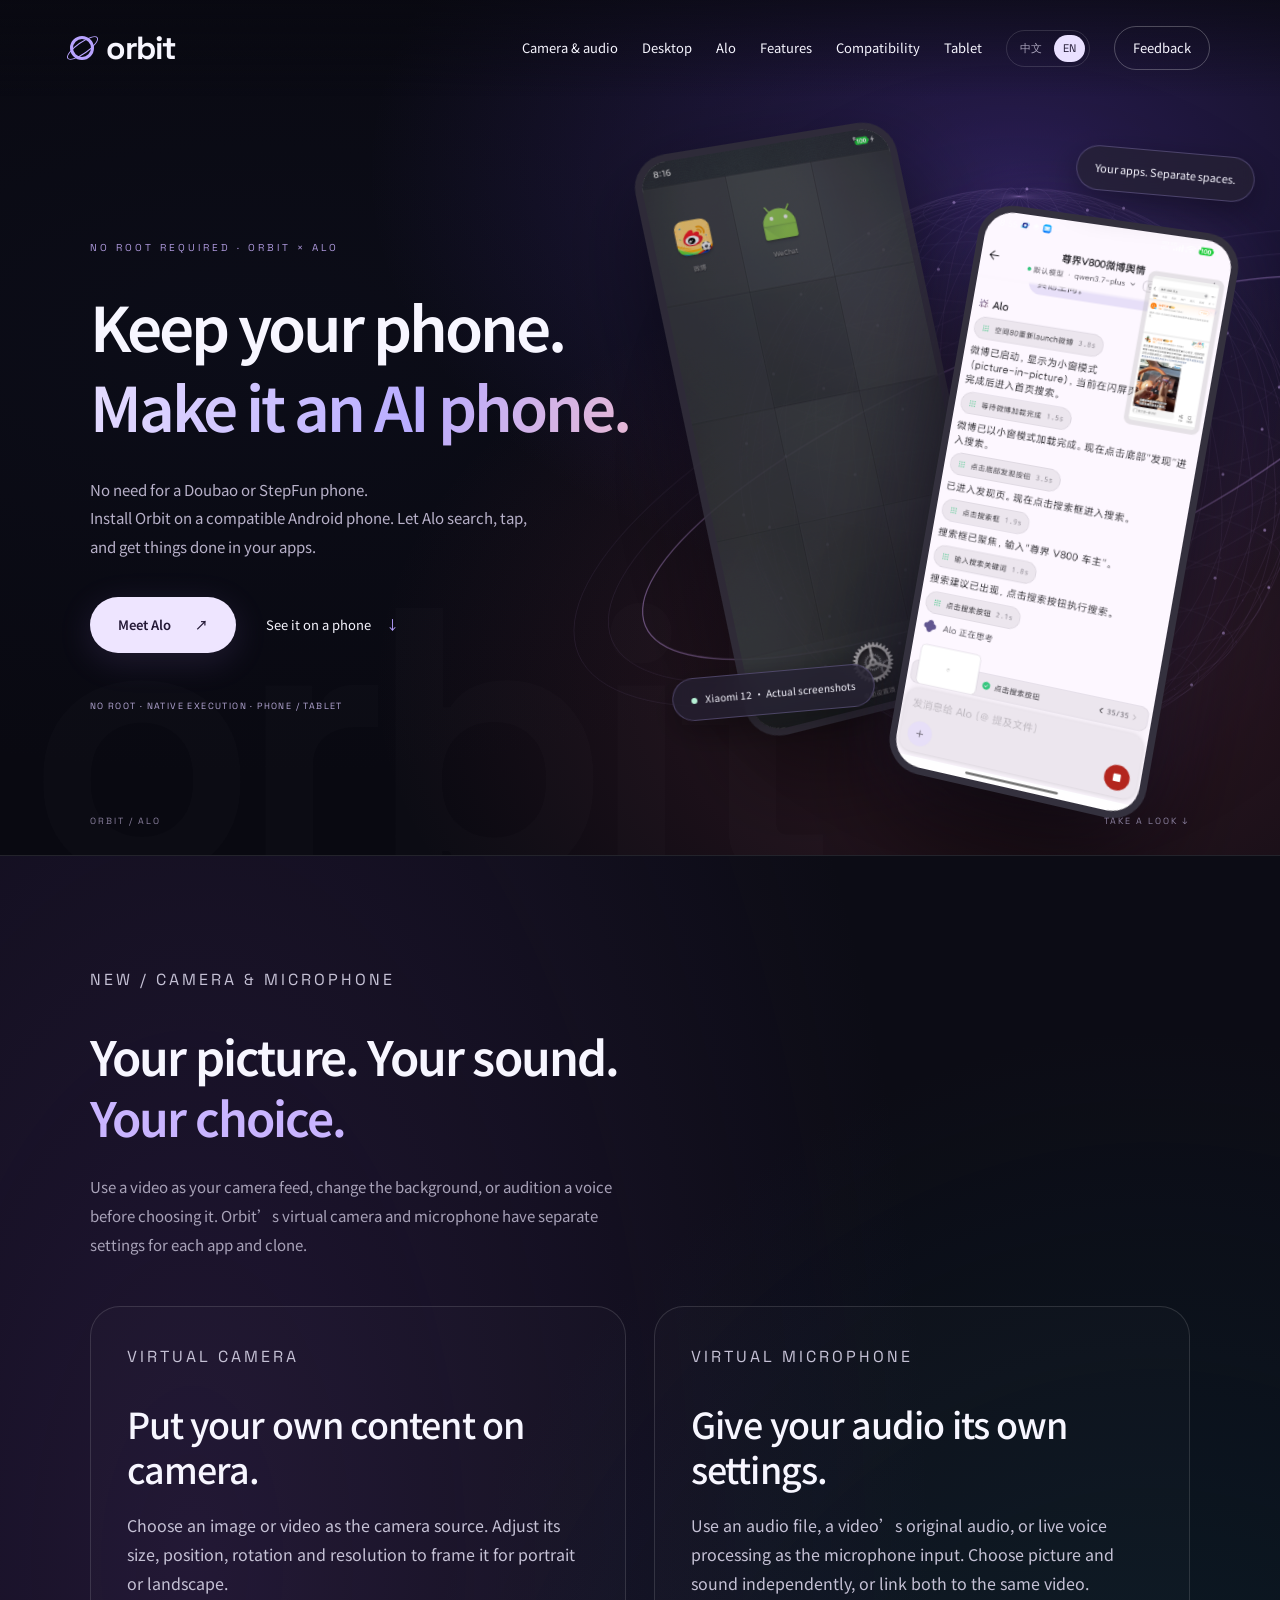
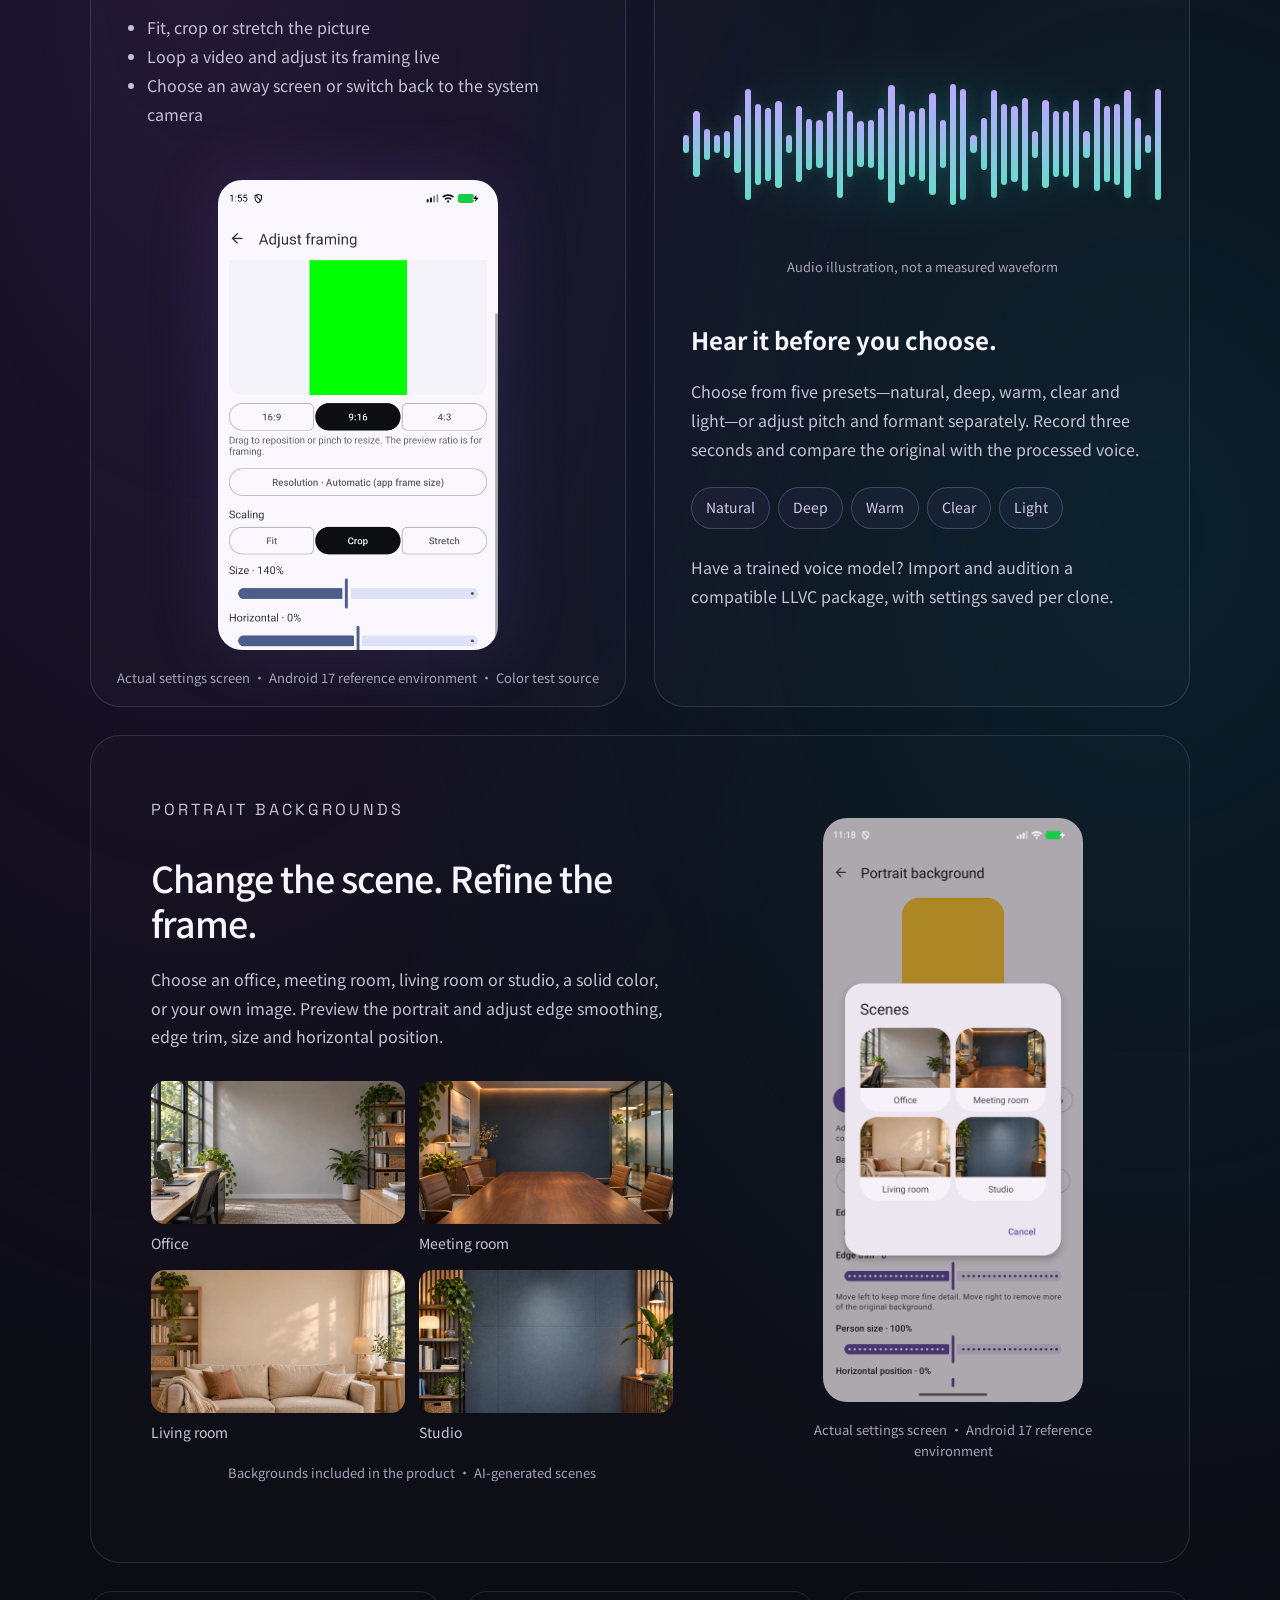
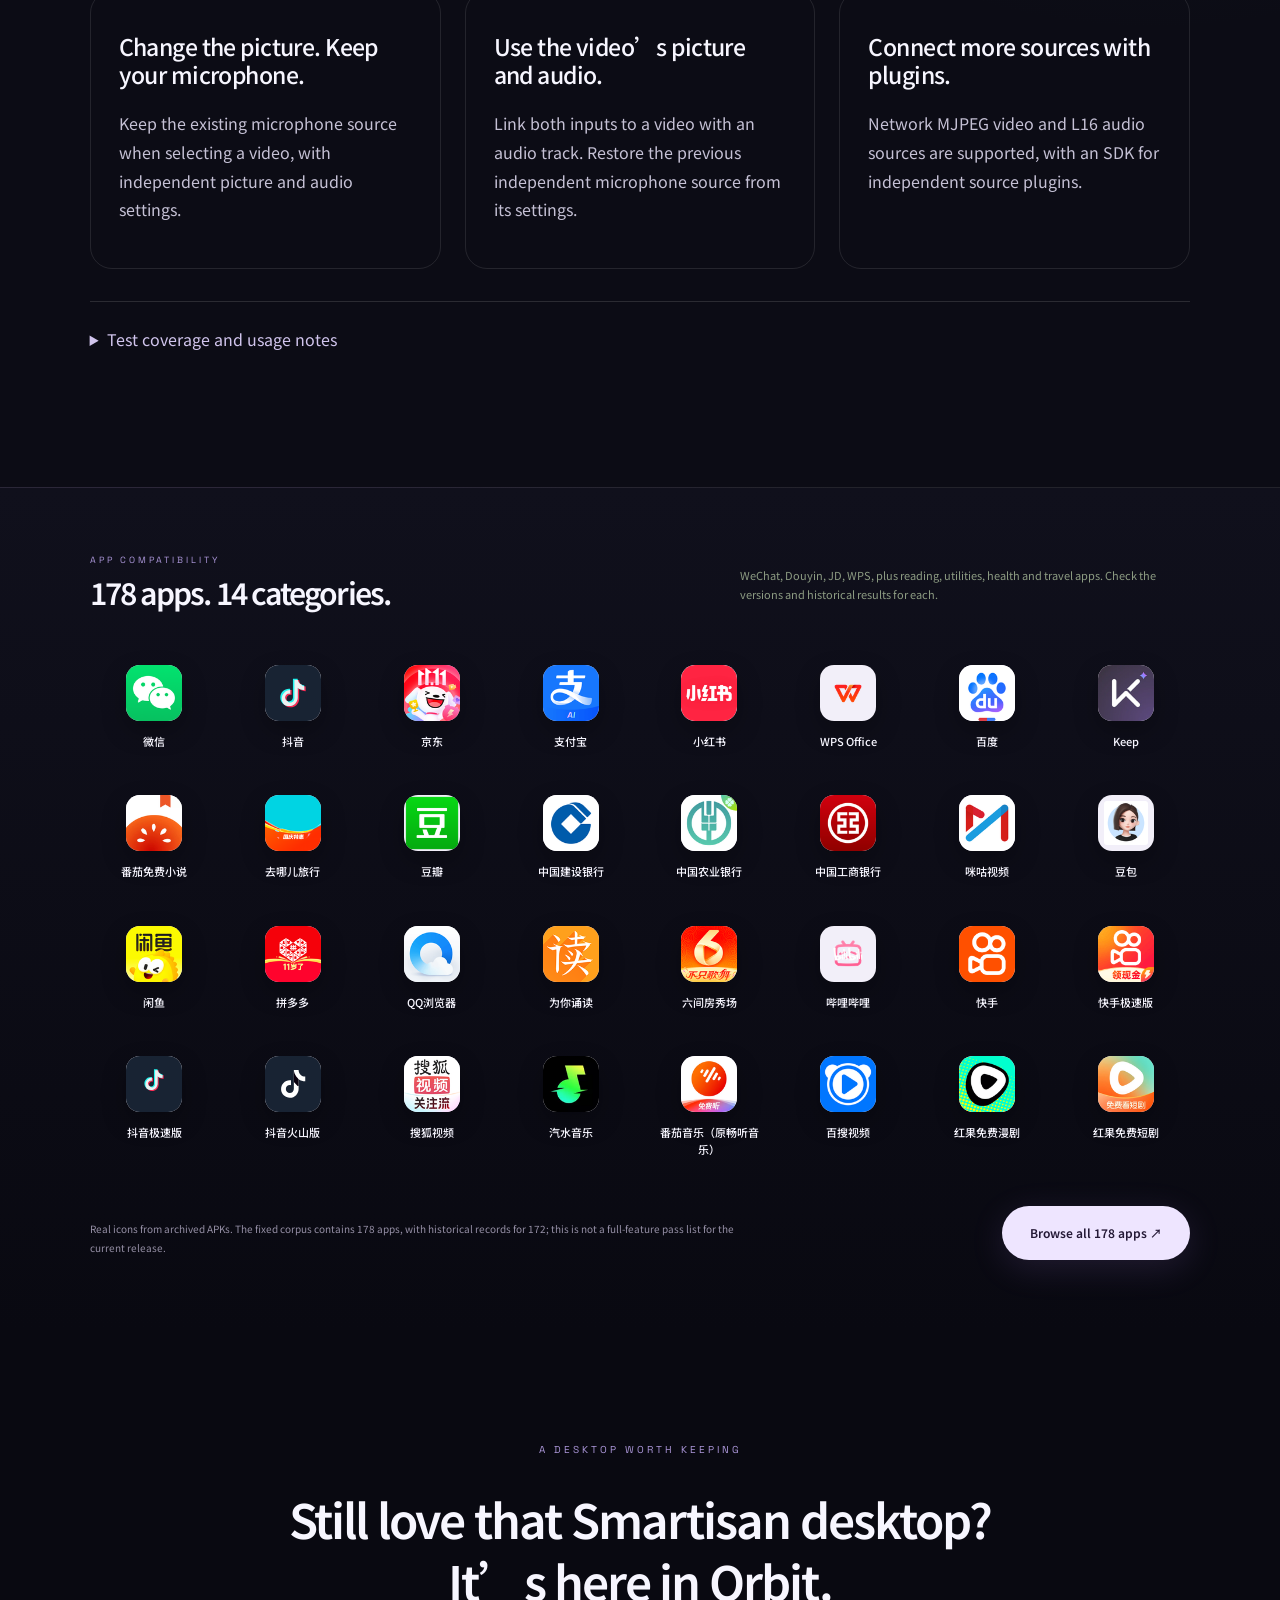
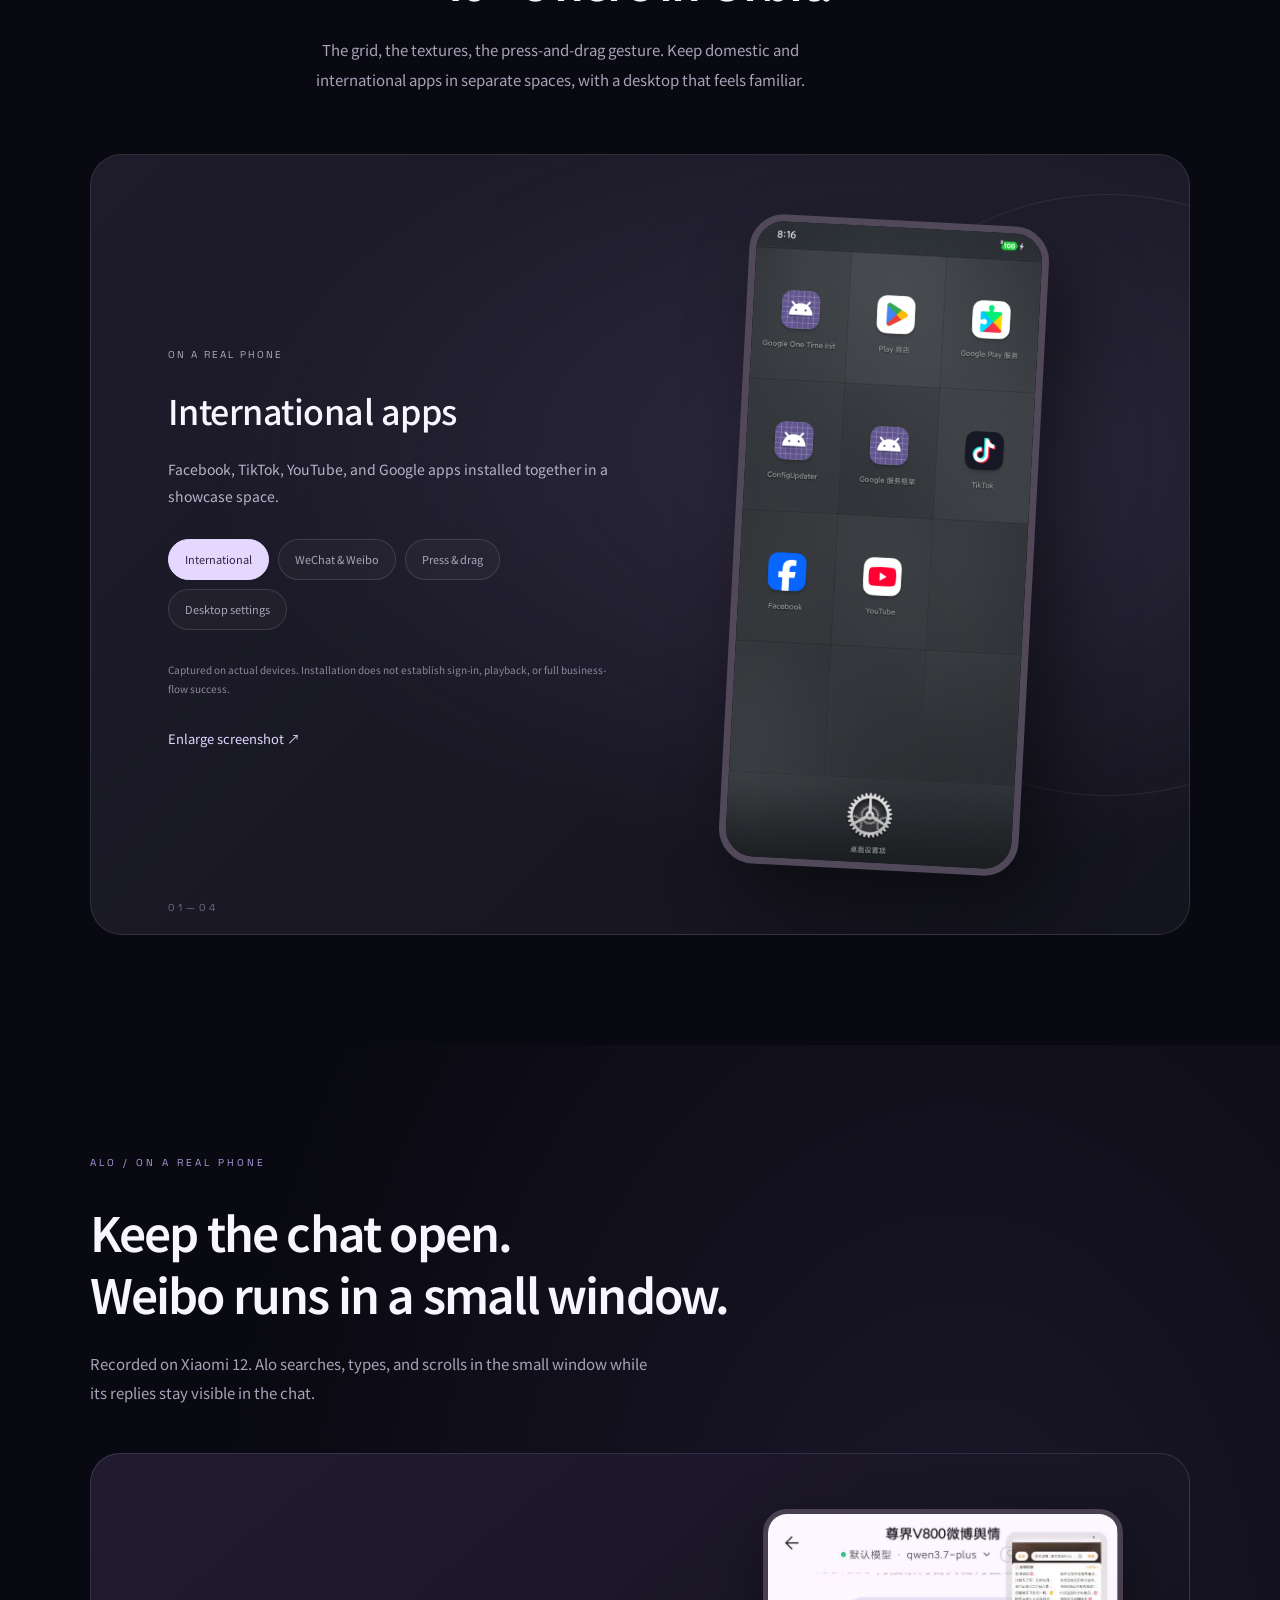
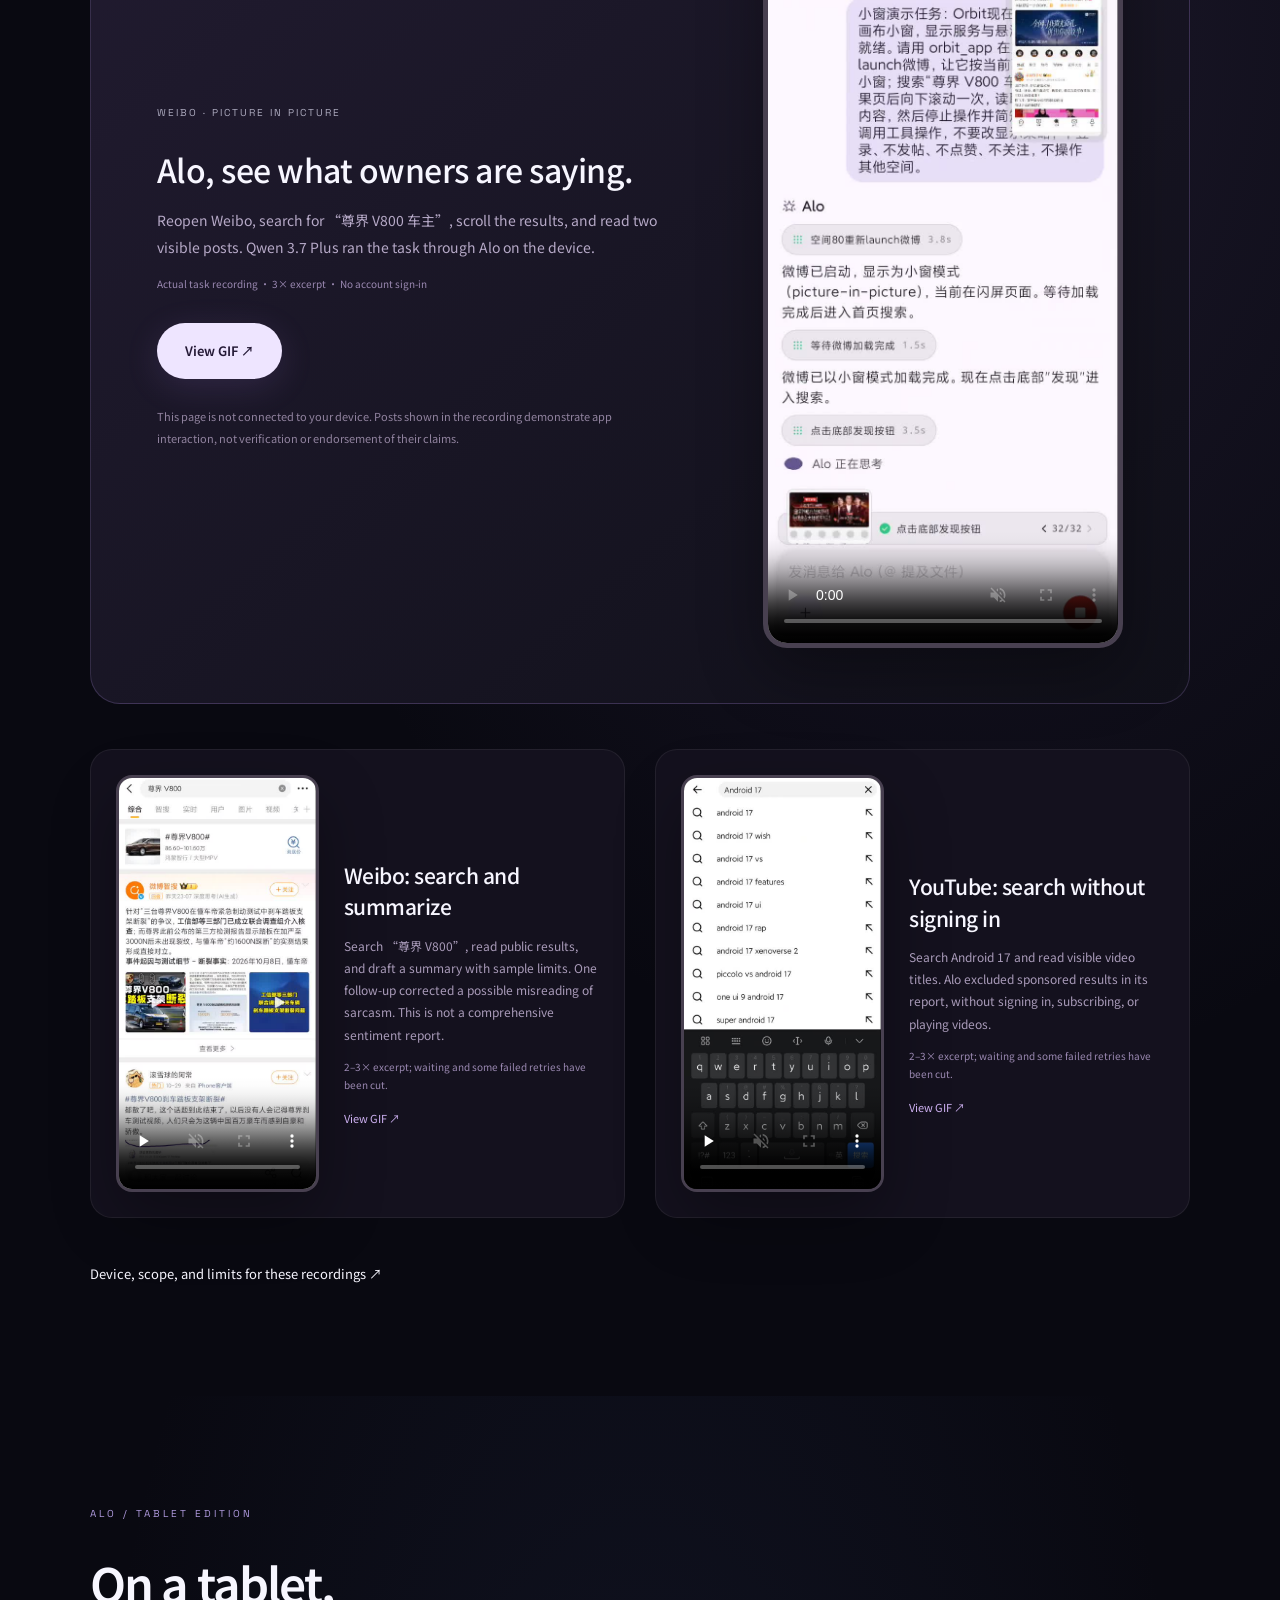
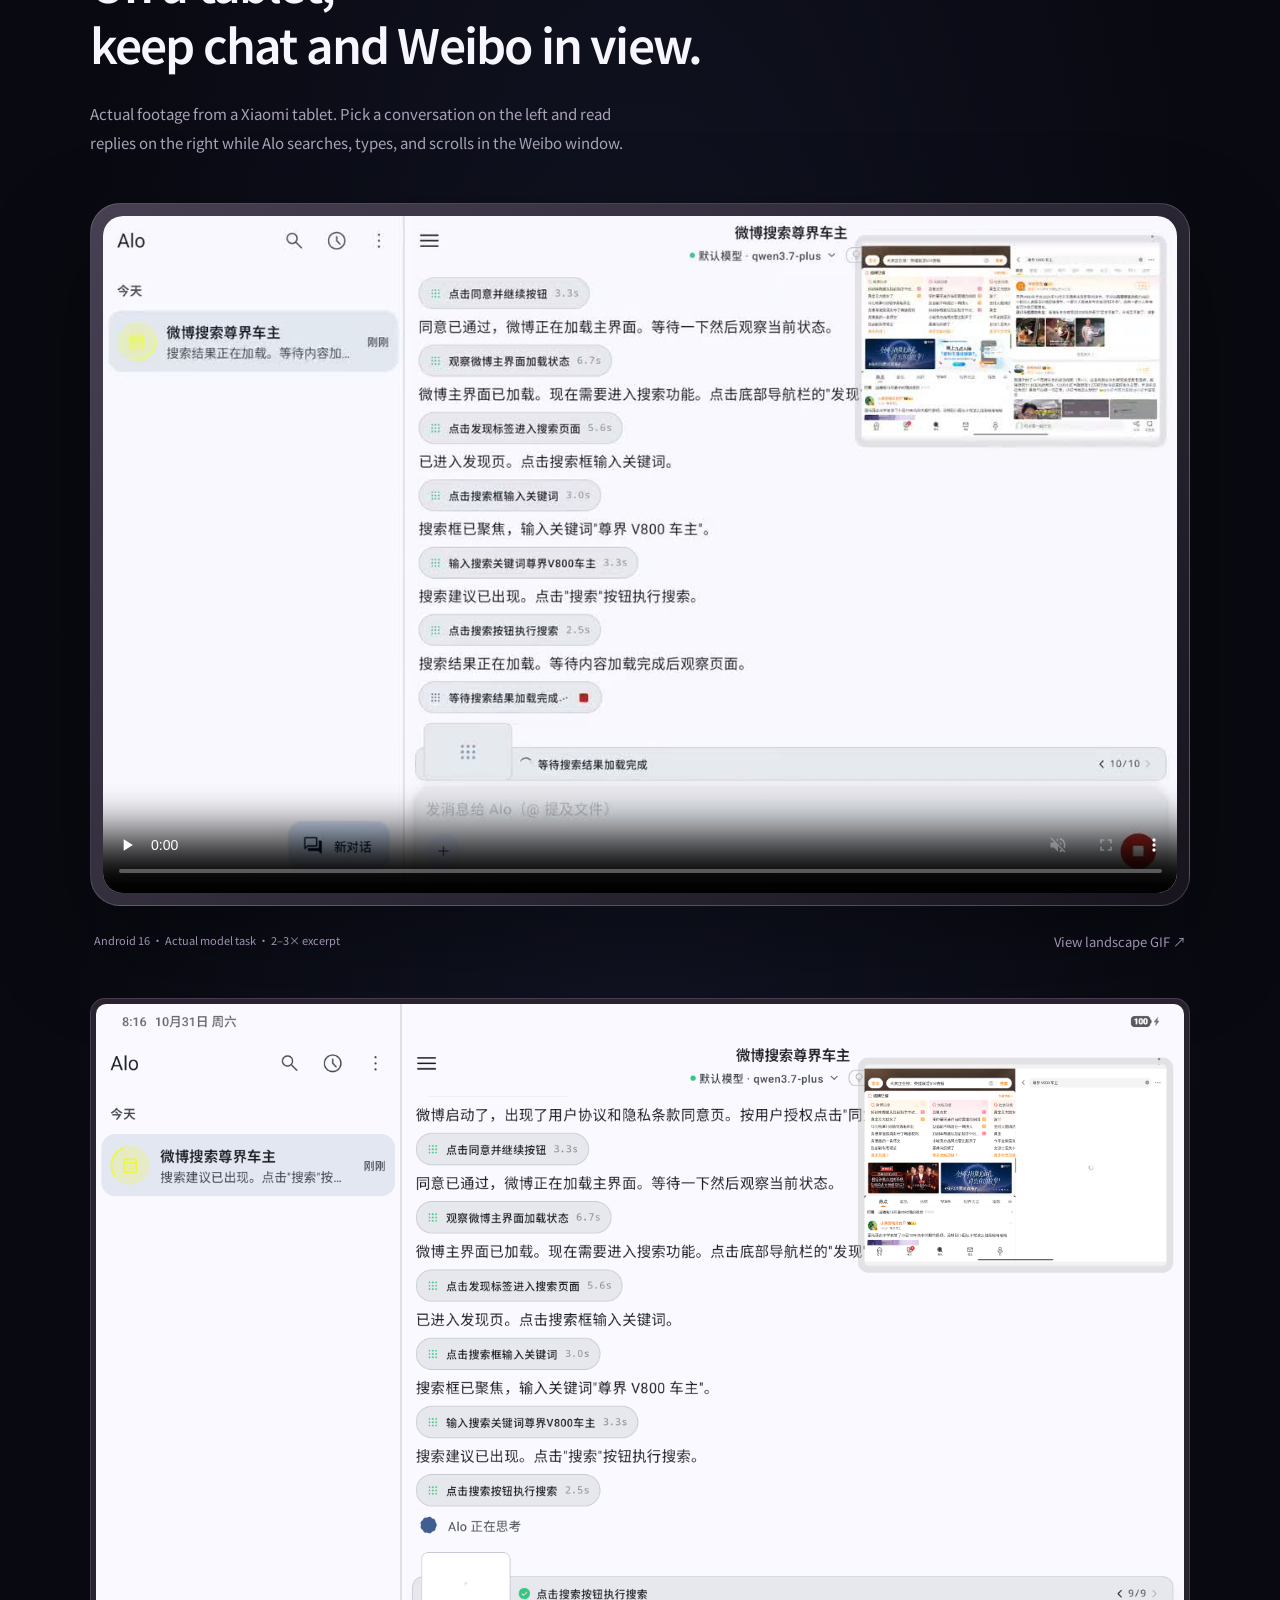
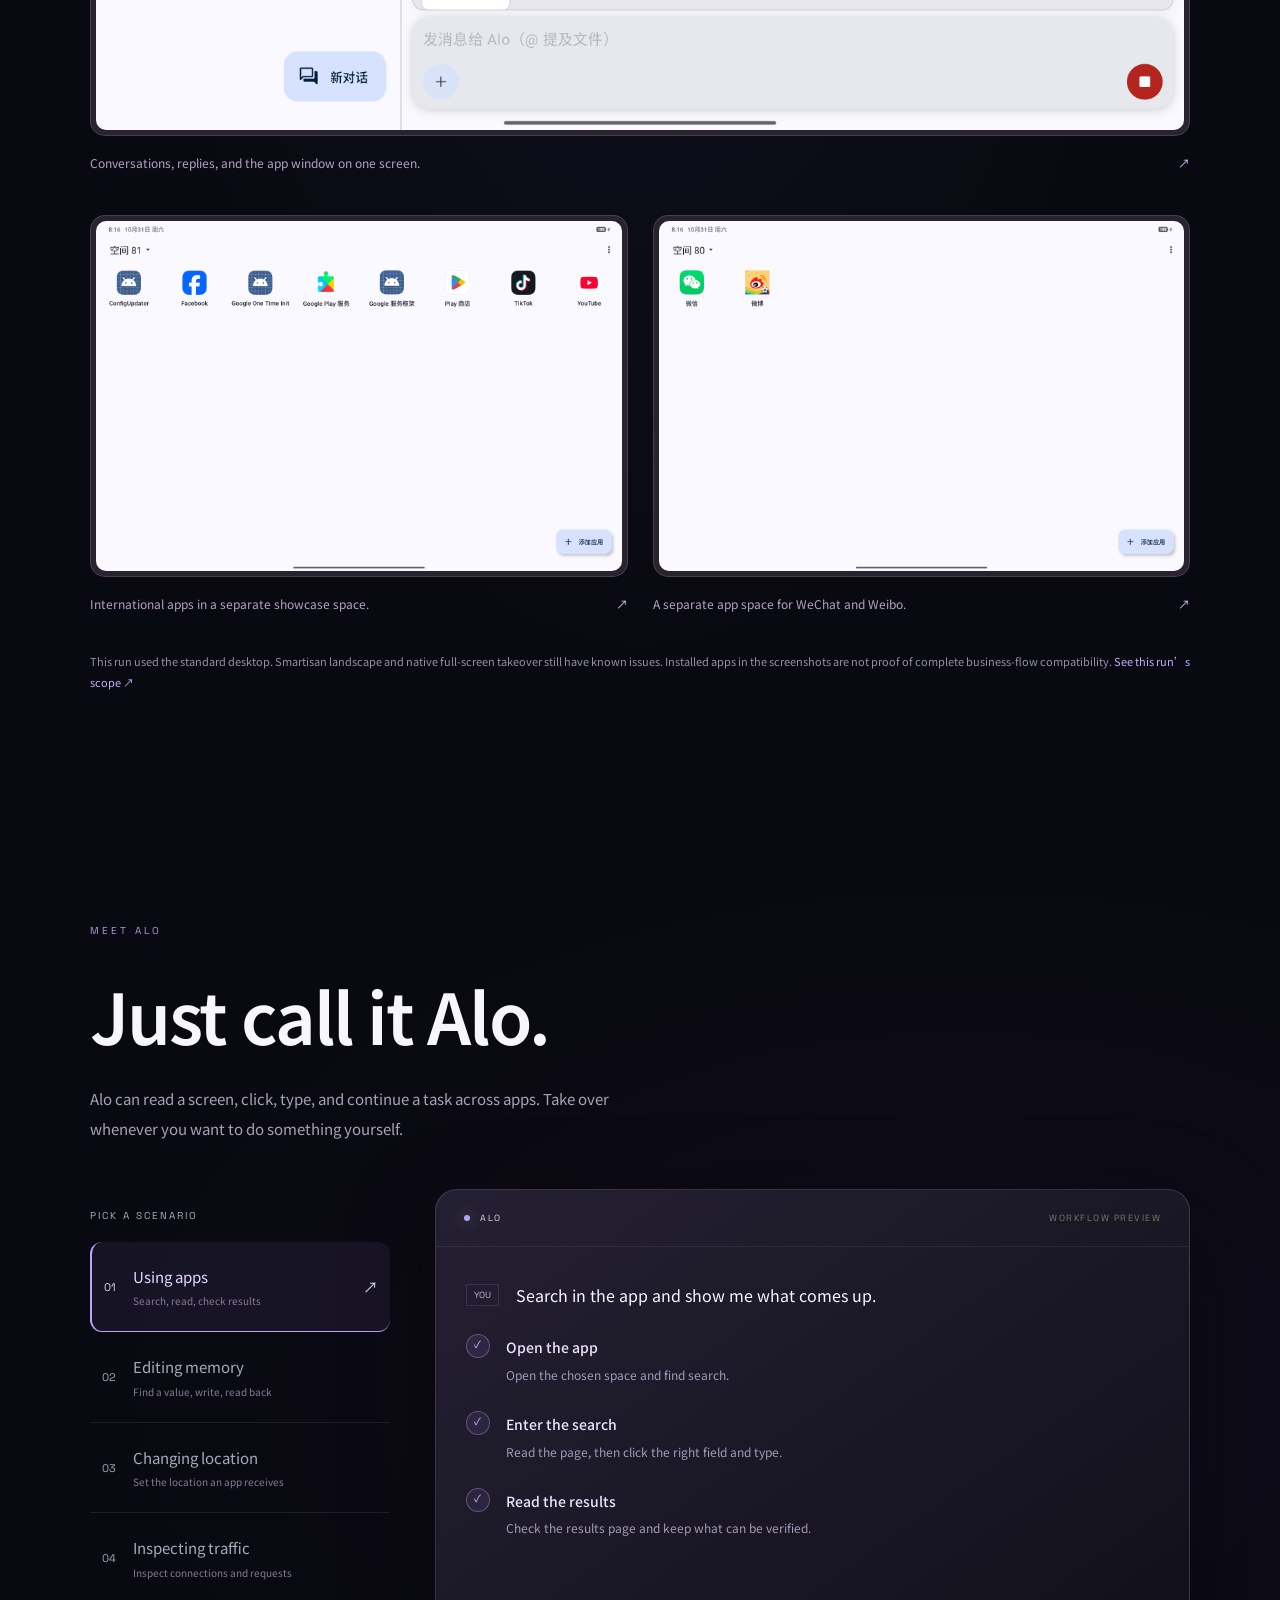
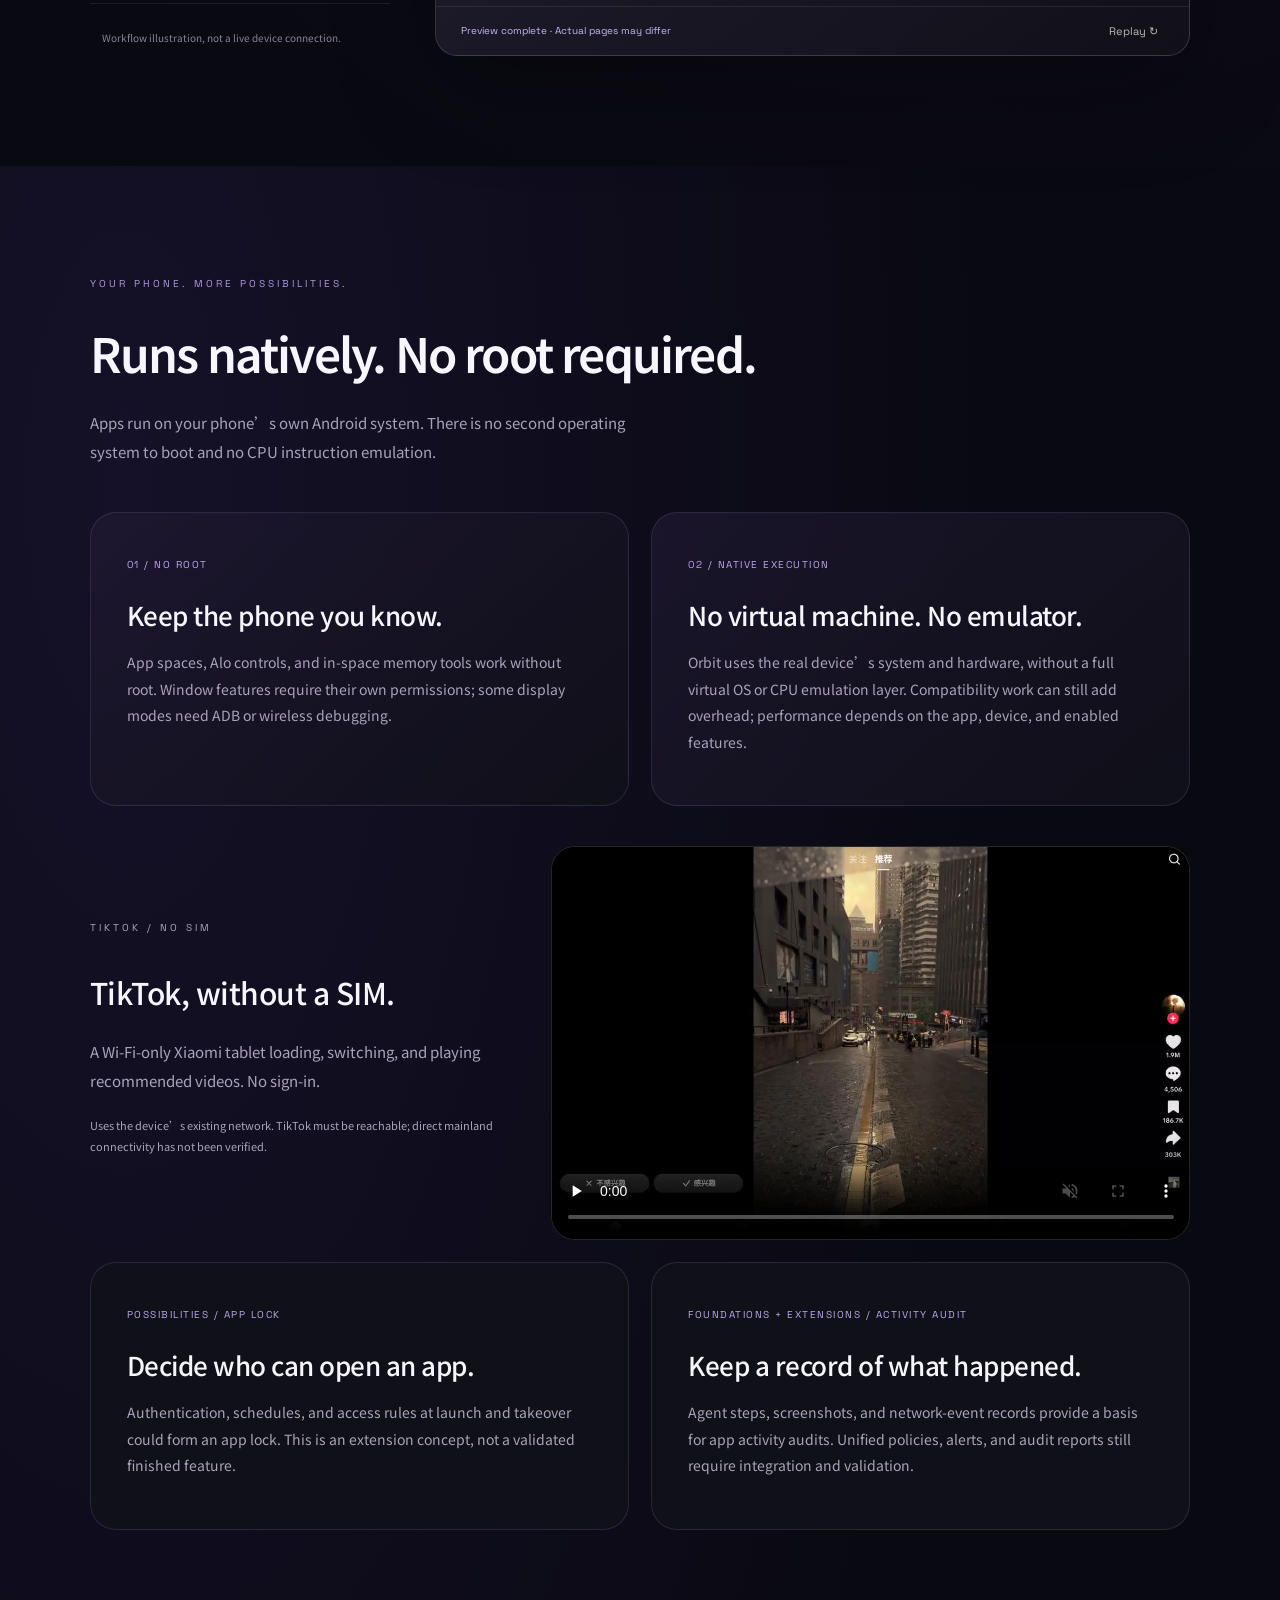
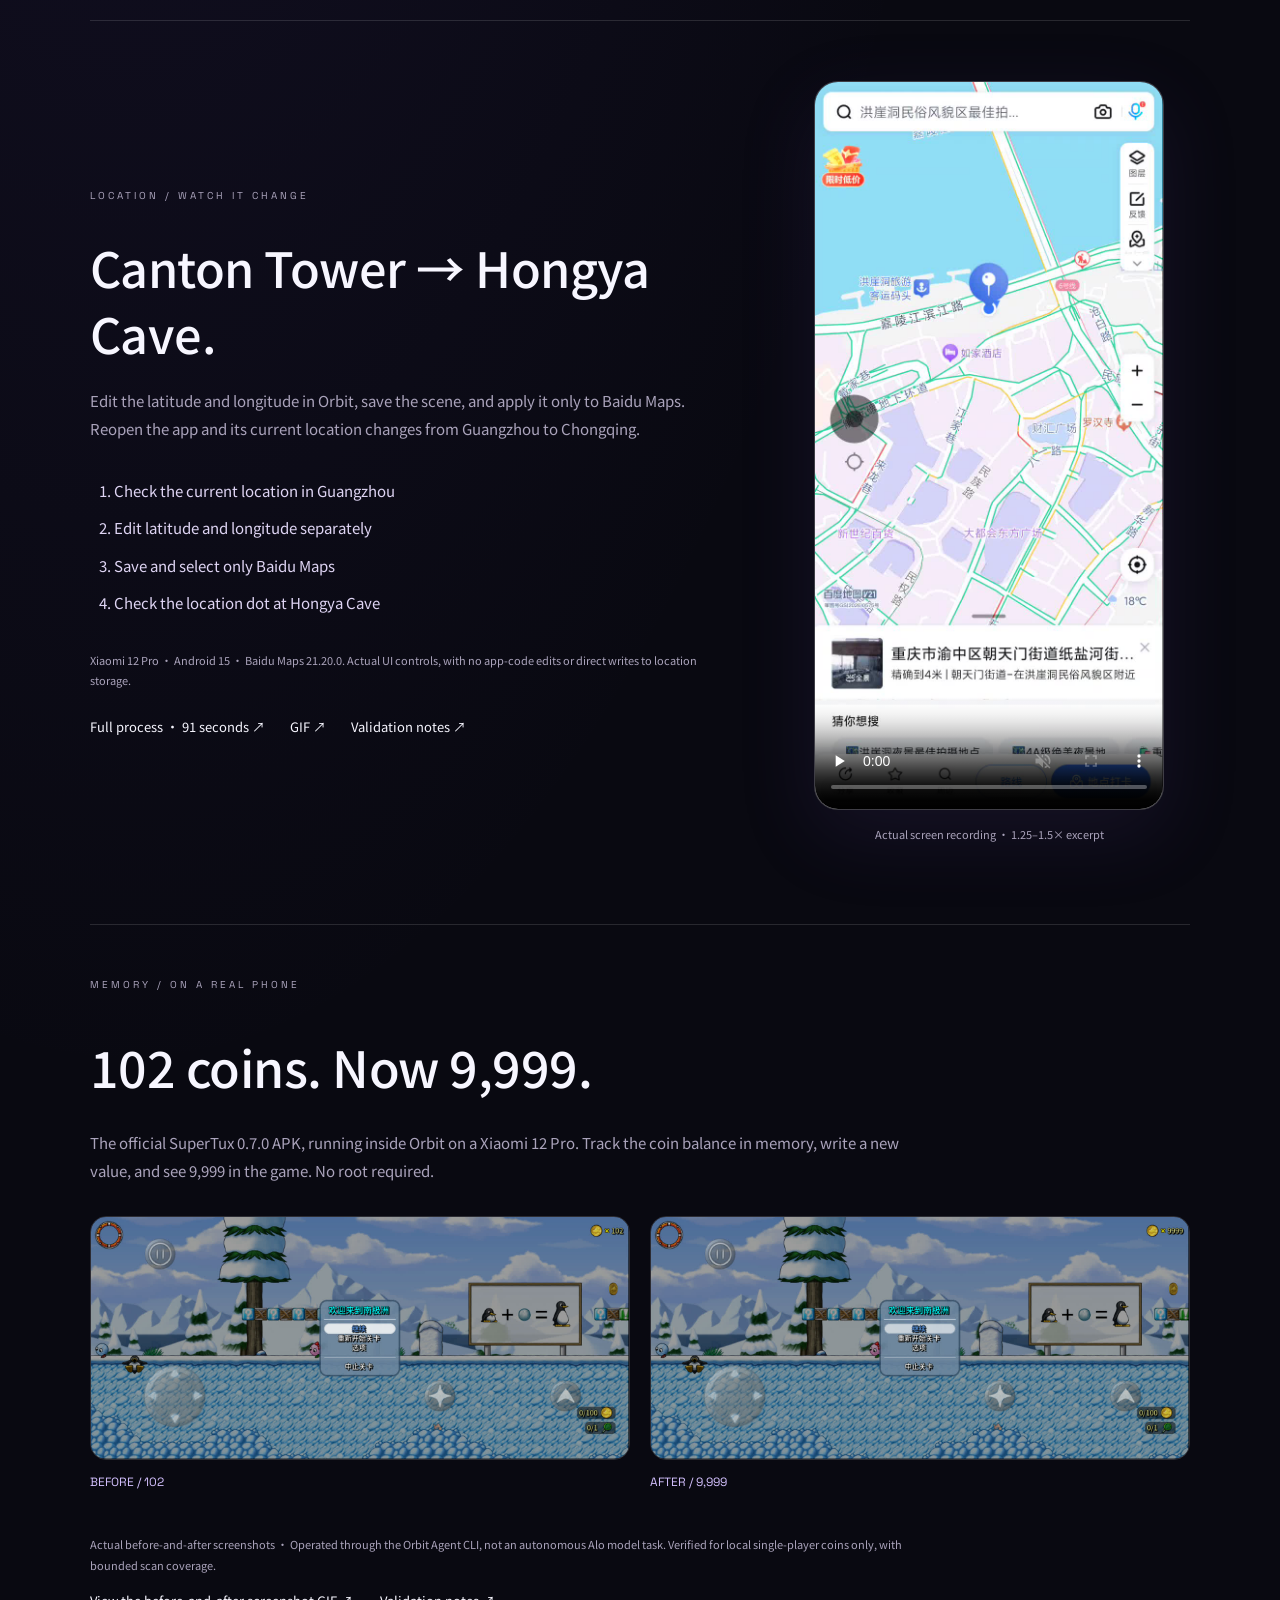
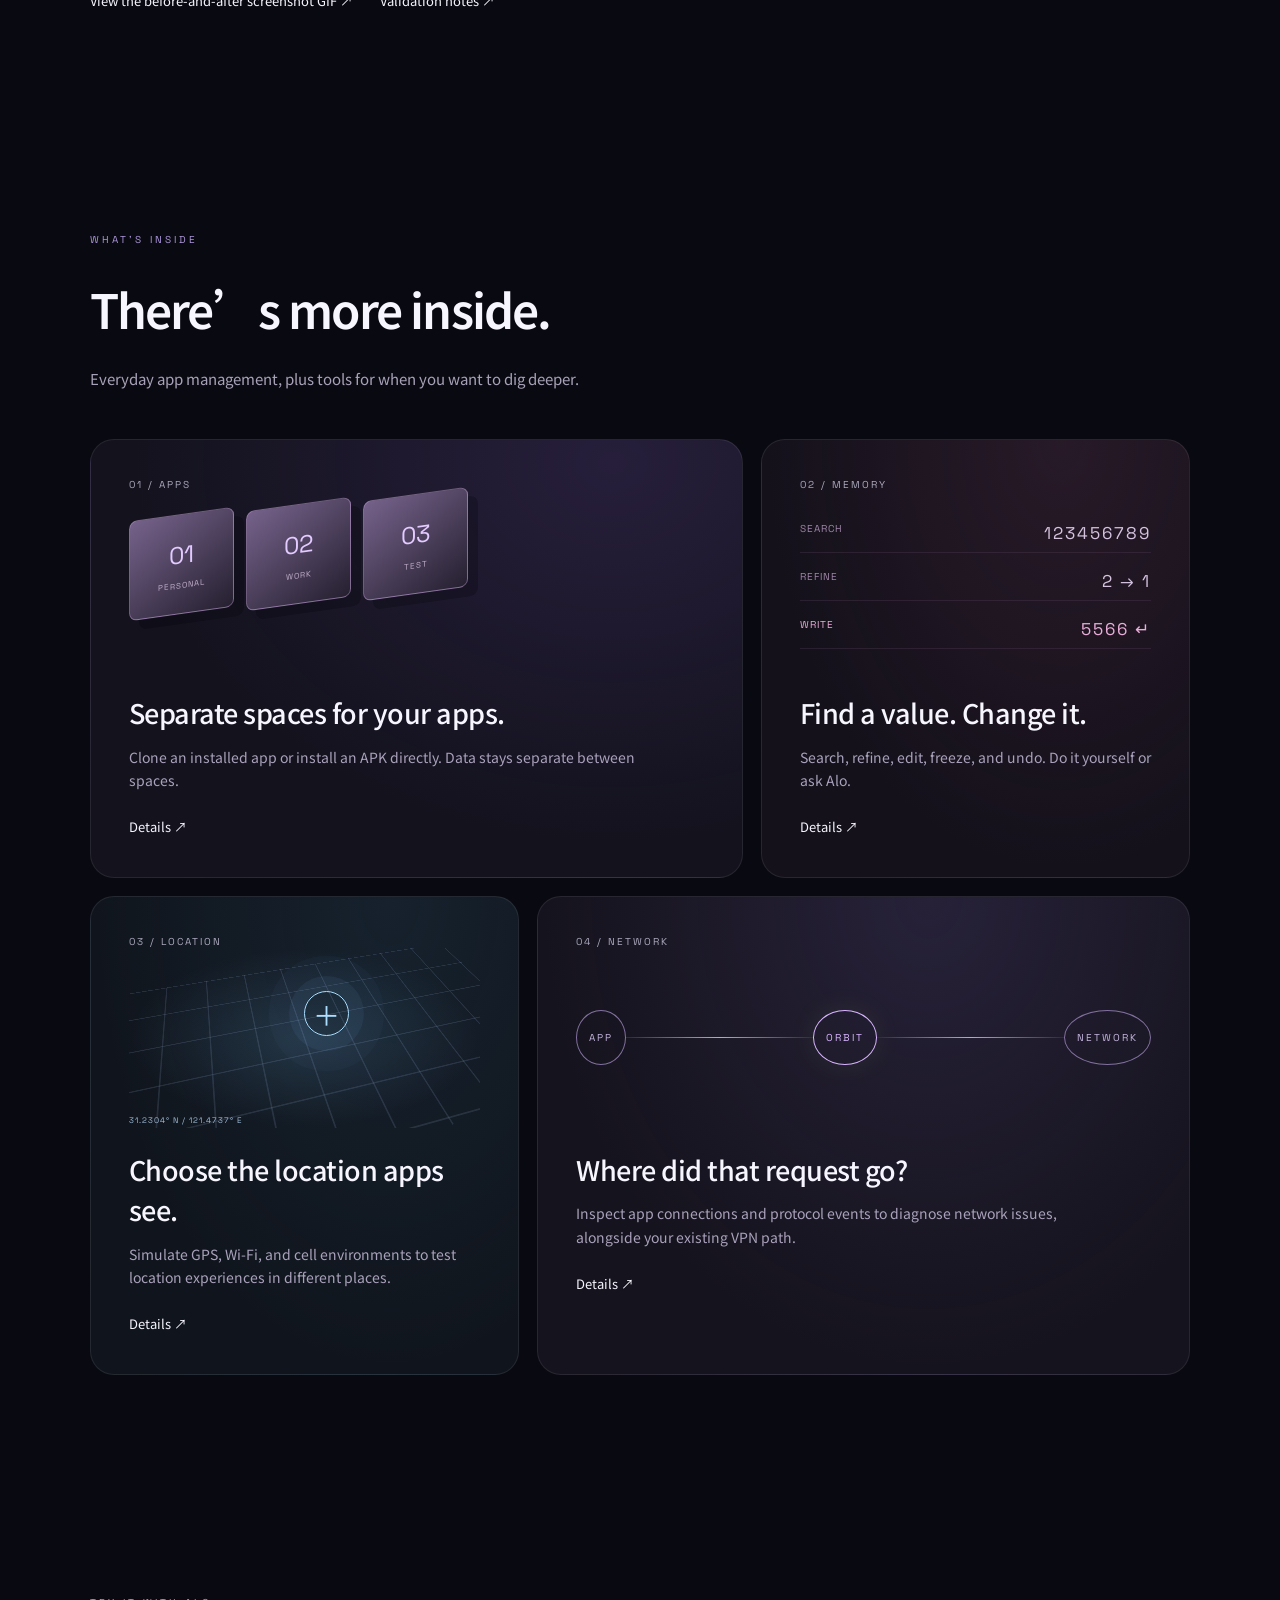
==== commit 5dde51d8: "Add bilingual GitHub Issues feedback and structured forms" ====
--- a/index.html
+++ b/index.html
@@ -1,4 +1,4 @@
-<!doctype html><html lang="zh-CN"><head><meta charset="utf-8"><meta name="viewport" content="width=device-width,initial-scale=1"><script src="assets/locale.js?v=20261031-compat"></script><title>Orbit 星轨 · 认识你的手机助手阿洛</title><meta name="description" content="在 Orbit 星轨里管理应用，让阿洛帮你搜索、阅读和操作。支持虚拟摄像头、虚拟麦克风、人像背景、实时变声、独立应用空间与位置模拟。"><meta name="theme-color" content="#090911"><meta property="og:title" content="Orbit 星轨 · 认识你的手机助手阿洛"><meta property="og:description" content="在 Orbit 星轨里管理应用，让阿洛帮你搜索、阅读和操作。支持虚拟摄像头、虚拟麦克风、人像背景、实时变声、独立应用空间与位置模拟。"><link rel="alternate" hreflang="zh-CN" href="index.html?lang=zh"><link rel="alternate" hreflang="en" href="index.en.html?lang=en"><link rel="icon" href="assets/favicon.svg"><link rel="stylesheet" href="assets/style.css?v=20261031-compat"><link rel="stylesheet" href="assets/refresh.css?v=20261031-compat"><script defer src="assets/app.js?v=20261031-compat"></script><script defer src="assets/gallery.js?v=20261031-compat"></script><link rel="stylesheet" href="assets/compatibility.css?v=20261031-compat"><link rel="stylesheet" href="assets/comparison.css?v=20261115"><link rel="stylesheet" href="assets/media-features.css?v=20261126"></head><body><a class="skip" href="#main">跳到正文</a><header><a class="brand" href="#"><span class="logo"></span>orbit<span class="brand-tag">星轨</span></a><nav aria-label="主导航"><a href="#virtual-media">画面与声音</a><a href="#screens">桌面</a><a href="#demos">阿洛</a><a href="#capabilities">功能</a><a href="#compatibility">兼容性</a><a href="#tablet">平板</a><div class="language-switch" aria-label="Language"><a href="index.html?lang=zh" data-language="zh" lang="zh" aria-current="true">中文</a><a href="index.en.html?lang=en" data-language="en" lang="en">EN</a></div><a class="nav-contact" href="mailto:miioflee@gmail.com">联系合作 ↗</a></nav></header><main id="main">
+<!doctype html><html lang="zh-CN"><head><meta charset="utf-8"><meta name="viewport" content="width=device-width,initial-scale=1"><script src="assets/locale.js?v=20261031-compat"></script><title>Orbit 星轨 · 认识你的手机助手阿洛</title><meta name="description" content="在 Orbit 星轨里管理应用，让阿洛帮你搜索、阅读和操作。支持虚拟摄像头、虚拟麦克风、人像背景、实时变声、独立应用空间与位置模拟。"><meta name="theme-color" content="#090911"><meta property="og:title" content="Orbit 星轨 · 认识你的手机助手阿洛"><meta property="og:description" content="在 Orbit 星轨里管理应用，让阿洛帮你搜索、阅读和操作。支持虚拟摄像头、虚拟麦克风、人像背景、实时变声、独立应用空间与位置模拟。"><link rel="alternate" hreflang="zh-CN" href="index.html?lang=zh"><link rel="alternate" hreflang="en" href="index.en.html?lang=en"><link rel="icon" href="assets/favicon.svg"><link rel="stylesheet" href="assets/style.css?v=20261031-compat"><link rel="stylesheet" href="assets/refresh.css?v=20261031-compat"><script defer src="assets/app.js?v=20261031-compat"></script><script defer src="assets/gallery.js?v=20261031-compat"></script><link rel="stylesheet" href="assets/compatibility.css?v=20261031-compat"><link rel="stylesheet" href="assets/comparison.css?v=20261115"><link rel="stylesheet" href="assets/media-features.css?v=20261126"><link rel="stylesheet" href="assets/feedback.css?v=20261126"></head><body><a class="skip" href="#main">跳到正文</a><header><a class="brand" href="#"><span class="logo"></span>orbit<span class="brand-tag">星轨</span></a><nav aria-label="主导航"><a href="#virtual-media">画面与声音</a><a href="#screens">桌面</a><a href="#demos">阿洛</a><a href="#capabilities">功能</a><a href="#compatibility">兼容性</a><a href="#tablet">平板</a><div class="language-switch" aria-label="Language"><a href="index.html?lang=zh" data-language="zh" lang="zh" aria-current="true">中文</a><a href="index.en.html?lang=en" data-language="en" lang="en">EN</a></div><a class="nav-contact" href="#feedback">问题反馈</a></nav></header><main id="main">
  <section class="hero"><div class="hero-glow" aria-hidden="true"></div><div class="hero-copy"><p class="eyebrow">免 ROOT · ORBIT × ALO</p><h1>不必换手机。<br><em>也能是 AI 手机。</em></h1><p class="hero-description">不必换豆包手机，也不必换阶跃手机。<br> 在兼容的 Android 手机上装好星轨，让阿洛帮你查、帮你点、帮你办。</p><div class="actions"><a class="button primary" href="#demos">认识阿洛 <span>↗</span></a><a class="text-link" href="#screens">看看实际界面 <span>↓</span></a></div><div class="hero-foot"><span>免 Root · 原生执行 · 手机 / 平板</span></div></div><div class="hero-stage"><div class="hero-art" aria-hidden="true"><canvas id="orbit-canvas"></canvas></div><div class="device device-back"><img class="" src="assets/screens/china-desktop.png" alt="小米12上安装微信和微博的星轨桌面" loading="eager" decoding="async" width="1440" height="3200"></div><div class="device device-front"><img class="" src="assets/screens/alo-pip.png" alt="Alo聊天页与微博小窗同时运行的实际画面" loading="eager" decoding="async" width="1440" height="3200"></div><span class="floating-label label-one">你的应用，分开管理。</span><span class="floating-label label-two"><i></i>小米 12 · 实际截图</span></div><div class="hero-bottom"><span>ORBIT / ALO</span><span>往下看看 ↓</span></div></section>
  <section class="section media-features" id="virtual-media"><div class="section-heading"><p class="eyebrow">NEW / CAMERA & MICROPHONE</p><h2>画面和声音，<br><em>都可以自己选。</em></h2><p>给应用换一段视频，给镜头换个背景，或先试听再选一个音色。星轨新增虚拟摄像头与虚拟麦克风，按应用、按分身分别设置。</p></div>
  <div class="media-feature-grid"><article class="media-camera"><div class="media-feature-copy"><p class="eyebrow">VIRTUAL CAMERA</p><h3>镜头里，放你准备好的内容。</h3><p>图片、视频，都能成为摄像头的画面来源。调整大小、位置、旋转和分辨率，横屏竖屏各有合适的构图。</p><ul><li>适应、裁切、拉伸三种显示方式</li><li>视频循环播放，同一素材可实时调整构图</li><li>暂离画面，或切回系统摄像头</li></ul></div><button class="media-shot" data-zoom-src="assets/screens/media-framing.png" aria-label="放大：画面构图编辑页：比例、大小、位置和旋转"><img src="assets/screens/media-framing.png" alt="画面构图编辑页：比例、大小、位置和旋转" loading="lazy" width="1080" height="2424"></button><p class="media-caption">实际设置页 · Android 17 参考环境 · 测试色块素材</p></article>
@@ -7,4 +7,4 @@
  <div class="media-mode-grid"><article><h3>只换画面，保留麦克风。</h3><p>选视频时保留原来的麦克风来源，画面与声音独立配置。</p></article><article><h3>画面与原声，一起用。</h3><p>带音轨的视频可联动两路输入；麦克风页可以恢复之前的独立来源。</p></article><article><h3>文件之外，还能接来源插件。</h3><p>支持网络 MJPEG 画面和 L16 音频来源，并提供独立插件 SDK。</p></article></div><details class="media-validation"><summary>查看实测范围与使用说明</summary><div class="media-validation-body"><div><h3>从实际采集到录制回放。</h3><p>2026 年 11 月 21–24 日记录：小米 12 Pro / Android 15 验证文件画面、音频样本、实时变声和训练模型采集；Android 17 参考环境验证背景、构图和来源切换。小米 17 的媒体工作台有录制、回放及导出记录。</p><p>覆盖 Camera1、Camera2、CameraX、NDK 相机、AudioRecord、AAudio 与 MediaRecorder 的限定用例。不同接口的切换时机不同，部分需要重新打开采集或重启分身。</p><p>网络来源仅做过本地连接验证。真实会议对端的画质、听感、延迟与回声消除仍需单独验证；录制文件已有约 60–80 ms 音画偏移记录，不宣称零延迟或所有会议 App 通用。模型导入支持约定的 LLVC 格式，不是任意模型或一句话克隆音色。</p></div><figure><button class="media-shot" data-zoom-src="assets/screens/media-workbench.png" aria-label="放大：小米17媒体工作台：采样、录制、播放与导出"><img src="assets/screens/media-workbench.png" alt="小米17媒体工作台：采样、录制、播放与导出" loading="lazy" width="1080" height="2424"></button><figcaption class="media-caption">历史实机截图 · 媒体测试工作台</figcaption></figure></div></details></section><section class="app-showcase"><div class="app-showcase-top"><div><p class="eyebrow">APP COMPATIBILITY</p><h2>178 款应用，14 个类别。</h2></div><p>微信、抖音、京东、WPS，还有阅读、工具、医疗和出行应用。逐项查看版本和历史结果。</p></div><div class="app-list real-icons"><a class="app-tile" href="compatibility.html#app-com.tencent.mm"><img class="app-icon" src="assets/icons/com.tencent.mm.png" width="64" height="64" loading="lazy" alt=""><strong>微信</strong></a><a class="app-tile" href="compatibility.html#app-com.ss.android.ugc.aweme"><img class="app-icon" src="assets/icons/com.ss.android.ugc.aweme.svg" width="64" height="64" loading="lazy" alt=""><strong>抖音</strong></a><a class="app-tile" href="compatibility.html#app-com.jingdong.app.mall"><img class="app-icon" src="assets/icons/com.jingdong.app.mall.png" width="64" height="64" loading="lazy" alt=""><strong>京东</strong></a><a class="app-tile" href="compatibility.html#app-com.eg.android.AlipayGphone"><img class="app-icon" src="assets/icons/com.eg.android.AlipayGphone.png" width="64" height="64" loading="lazy" alt=""><strong>支付宝</strong></a><a class="app-tile" href="compatibility.html#app-com.xingin.xhs"><img class="app-icon" src="assets/icons/com.xingin.xhs.png" width="64" height="64" loading="lazy" alt=""><strong>小红书</strong></a><a class="app-tile" href="compatibility.html#app-cn.wps.moffice_eng"><img class="app-icon" src="assets/icons/cn.wps.moffice_eng.png" width="64" height="64" loading="lazy" alt=""><strong>WPS Office</strong></a><a class="app-tile" href="compatibility.html#app-com.baidu.searchbox"><img class="app-icon" src="assets/icons/com.baidu.searchbox.png" width="64" height="64" loading="lazy" alt=""><strong>百度</strong></a><a class="app-tile" href="compatibility.html#app-com.gotokeep.keep"><img class="app-icon" src="assets/icons/com.gotokeep.keep.png" width="64" height="64" loading="lazy" alt=""><strong>Keep</strong></a><a class="app-tile" href="compatibility.html#app-com.dragon.read"><img class="app-icon" src="assets/icons/com.dragon.read.png" width="64" height="64" loading="lazy" alt=""><strong>番茄免费小说</strong></a><a class="app-tile" href="compatibility.html#app-com.Qunar"><img class="app-icon" src="assets/icons/com.Qunar.png" width="64" height="64" loading="lazy" alt=""><strong>去哪儿旅行</strong></a><a class="app-tile" href="compatibility.html#app-com.douban.frodo"><img class="app-icon" src="assets/icons/com.douban.frodo.png" width="64" height="64" loading="lazy" alt=""><strong>豆瓣</strong></a><a class="app-tile" href="compatibility.html#app-com.chinamworld.main"><img class="app-icon" src="assets/icons/com.chinamworld.main.png" width="64" height="64" loading="lazy" alt=""><strong>中国建设银行</strong></a><a class="app-tile" href="compatibility.html#app-com.android.bankabc"><img class="app-icon" src="assets/icons/com.android.bankabc.png" width="64" height="64" loading="lazy" alt=""><strong>中国农业银行</strong></a><a class="app-tile" href="compatibility.html#app-com.icbc"><img class="app-icon" src="assets/icons/com.icbc.png" width="64" height="64" loading="lazy" alt=""><strong>中国工商银行</strong></a><a class="app-tile" href="compatibility.html#app-com.cmcc.cmvideo"><img class="app-icon" src="assets/icons/com.cmcc.cmvideo.png" width="64" height="64" loading="lazy" alt=""><strong>咪咕视频</strong></a><a class="app-tile" href="compatibility.html#app-com.larus.nova"><img class="app-icon" src="assets/icons/com.larus.nova.png" width="64" height="64" loading="lazy" alt=""><strong>豆包</strong></a><a class="app-tile" href="compatibility.html#app-com.taobao.idlefish"><img class="app-icon" src="assets/icons/com.taobao.idlefish.png" width="64" height="64" loading="lazy" alt=""><strong>闲鱼</strong></a><a class="app-tile" href="compatibility.html#app-com.xunmeng.pinduoduo"><img class="app-icon" src="assets/icons/com.xunmeng.pinduoduo.png" width="64" height="64" loading="lazy" alt=""><strong>拼多多</strong></a><a class="app-tile" href="compatibility.html#app-com.tencent.mtt"><img class="app-icon" src="assets/icons/com.tencent.mtt.png" width="64" height="64" loading="lazy" alt=""><strong>QQ浏览器</strong></a><a class="app-tile" href="compatibility.html#app-com.ss.readpoem"><img class="app-icon" src="assets/icons/com.ss.readpoem.png" width="64" height="64" loading="lazy" alt=""><strong>为你诵读</strong></a><a class="app-tile" href="compatibility.html#app-com.tencent.tmgp.sixrooms"><img class="app-icon" src="assets/icons/com.tencent.tmgp.sixrooms.png" width="64" height="64" loading="lazy" alt=""><strong>六间房秀场</strong></a><a class="app-tile" href="compatibility.html#app-tv.danmaku.bili"><img class="app-icon" src="assets/icons/tv.danmaku.bili.png" width="64" height="64" loading="lazy" alt=""><strong>哔哩哔哩</strong></a><a class="app-tile" href="compatibility.html#app-com.smile.gifmaker"><img class="app-icon" src="assets/icons/com.smile.gifmaker.png" width="64" height="64" loading="lazy" alt=""><strong>快手</strong></a><a class="app-tile" href="compatibility.html#app-com.kuaishou.nebula"><img class="app-icon" src="assets/icons/com.kuaishou.nebula.png" width="64" height="64" loading="lazy" alt=""><strong>快手极速版</strong></a><a class="app-tile" href="compatibility.html#app-com.ss.android.ugc.aweme.lite"><img class="app-icon" src="assets/icons/com.ss.android.ugc.aweme.lite.svg" width="64" height="64" loading="lazy" alt=""><strong>抖音极速版</strong></a><a class="app-tile" href="compatibility.html#app-com.ss.android.ugc.live"><img class="app-icon" src="assets/icons/com.ss.android.ugc.live.svg" width="64" height="64" loading="lazy" alt=""><strong>抖音火山版</strong></a><a class="app-tile" href="compatibility.html#app-com.sohu.sohuvideo"><img class="app-icon" src="assets/icons/com.sohu.sohuvideo.png" width="64" height="64" loading="lazy" alt=""><strong>搜狐视频</strong></a><a class="app-tile" href="compatibility.html#app-com.luna.music"><img class="app-icon" src="assets/icons/com.luna.music.png" width="64" height="64" loading="lazy" alt=""><strong>汽水音乐</strong></a><a class="app-tile" href="compatibility.html#app-com.xs.fm.lite"><img class="app-icon" src="assets/icons/com.xs.fm.lite.png" width="64" height="64" loading="lazy" alt=""><strong>番茄音乐（原畅听音乐）</strong></a><a class="app-tile" href="compatibility.html#app-com.baidu.video"><img class="app-icon" src="assets/icons/com.baidu.video.png" width="64" height="64" loading="lazy" alt=""><strong>百搜视频</strong></a><a class="app-tile" href="compatibility.html#app-com.kylin.read"><img class="app-icon" src="assets/icons/com.kylin.read.png" width="64" height="64" loading="lazy" alt=""><strong>红果免费漫剧</strong></a><a class="app-tile" href="compatibility.html#app-com.phoenix.read"><img class="app-icon" src="assets/icons/com.phoenix.read.png" width="64" height="64" loading="lazy" alt=""><strong>红果免费短剧</strong></a></div><div class="catalog-teaser-foot"><p class="matrix-note">真实图标取自归档 APK。178 款为固定样本，其中 172 款有历史记录；不表示当前版本全部功能通过。</p><a class="button primary" href="compatibility.html#app-catalog">浏览全部 178 款 ↗</a></div></section><section class="section screenshot-section" id="screens"><div class="section-heading"><p class="eyebrow">A DESKTOP WORTH KEEPING</p><h2>喜欢锤子桌面？<br>在星轨里也能用。</h2><p>熟悉的宫格、纹理和长按拖动。国内外应用可以放进不同空间，桌面按自己的习惯来。</p></div><div class="screen-stage"><div class="screen-copy"><span class="mini-label">ON A REAL PHONE</span><h3 id="shot-title">海外应用桌面</h3><p id="shot-description">Facebook、TikTok、YouTube 与 Google 应用已安装在同一个展示空间。</p><div class="shot-tabs" role="group" aria-label="切换截图">
  <button class="active" data-shot="overseas" aria-pressed="true">海外应用</button><button data-shot="china" aria-pressed="false">微信与微博</button><button data-shot="drag" aria-pressed="false">长按拖动</button><button data-shot="settings" aria-pressed="false">桌面设置</button></div><p class="shot-note">截图来自实际设备。已安装不代表登录、播放或全部业务通过。</p><button class="text-link image-zoom" data-zoom-target="main-shot">放大截图 ↗</button></div><div class="showcase-phone"><img id="main-shot" src="assets/screens/overseas-desktop.png" width="1440" height="3200" loading="lazy" alt="海外应用桌面实拍"></div><div class="screen-number" aria-hidden="true">01—04</div></div></section>
  <section class="section real-demos" id="demos"><div class="section-heading"><p class="eyebrow">ALO / ON A REAL PHONE</p><h2>聊天不用关，<br>微博开小窗。</h2><p>这是小米 12 上的实际操作。阿洛在小窗里搜索、输入和翻页，你能同时看到应用画面和它的回复。</p></div><div class="demo-feature"><div class="demo-feature-copy"><span class="mini-label">WEIBO · PICTURE IN PICTURE</span><h3>阿洛，查查车主怎么说。</h3><p>重新打开微博，搜索“尊界 V800 车主”，滚动结果并读取两条可见内容。这段操作由设备上的 Qwen 3.7 Plus 完成。</p><p class="media-note">真实任务录屏 · 3 倍速节选 · 未登录账号</p><a class="button primary" href="assets/media/alo-weibo-pip.gif" target="_blank" rel="noopener">查看 GIF ↗</a><p class="shot-note">网页没有连接你的设备。视频里的帖子仅用于演示操作，不代表对其说法的核实或认可。</p></div><video class="demo-video" controls muted playsinline preload="metadata" poster="assets/media/alo-weibo-pip-poster.jpg" aria-label="阿洛操作微博小窗的真实录屏"><source src="assets/media/alo-weibo-pip.mp4" type="video/mp4">请下载视频查看。</video></div><div class="demo-secondary"><article class="demo-secondary-card"><video class="demo-video" controls muted playsinline preload="none" poster="assets/media/alo-weibo-poster.jpg" aria-label="微博：搜索后整理摘要"><source src="assets/media/alo-weibo.mp4" type="video/mp4"></video><div><h3>微博：搜索后整理摘要</h3><p>搜索“尊界 V800”，浏览公开结果，再生成带样本限制的摘要。经一次提示修订了可能误读的反讽；这不是完整舆情报告。</p><p class="media-note">2–3 倍速节选，等待与部分错误重试已裁去。</p><a class="text-link" href="assets/media/alo-weibo.gif" target="_blank" rel="noopener">查看 GIF ↗</a></div></article><article class="demo-secondary-card"><video class="demo-video" controls muted playsinline preload="none" poster="assets/media/alo-youtube-poster.jpg" aria-label="YouTube：游客搜索"><source src="assets/media/alo-youtube.mp4" type="video/mp4"></video><div><h3>YouTube：游客搜索</h3><p>搜索 Android 17，读取可见视频标题。阿洛在汇报中排除了赞助广告，没有登录、订阅或播放视频。</p><p class="media-note">2–3 倍速节选，等待与部分错误重试已裁去。</p><a class="text-link" href="assets/media/alo-youtube.gif" target="_blank" rel="noopener">查看 GIF ↗</a></div></article></div><a class="text-link evidence-link" href="evidence.html#recordings">本轮录屏的设备、范围与限制 ↗</a></section><section class="section tablet-demo" id="tablet"><div class="section-heading"><p class="eyebrow">ALO / TABLET EDITION</p><h2>平板横屏，<br>聊天和微博一起看。</h2><p>小米平板上的实际画面：左边选会话，右边看回复。阿洛在微博小窗里完成搜索、输入和滚动，不用反复切回聊天页。</p></div><div class="tablet-video-frame"><video controls muted playsinline preload="none" poster="assets/media/alo-tablet-poster.jpg" aria-label="小米平板横屏阿洛小窗操作录屏"><source src="assets/media/alo-tablet.mp4" type="video/mp4"></video></div><div class="tablet-caption"><span>Android 16 · 真实模型任务 · 2–3 倍速节选</span><a class="text-link" href="assets/media/alo-tablet.gif" target="_blank" rel="noopener">查看横屏 GIF ↗</a></div><div class="tablet-shots"><figure><button class="tablet-shot-button" data-zoom-src="assets/screens/tablet-alo.png" aria-label="放大平板截图"><img src="assets/screens/tablet-alo.png" alt="会话列表、回复和应用小窗，同屏显示。" loading="lazy" width="3048" height="2032"></button><figcaption>会话列表、回复和应用小窗，同屏显示。 <span>↗</span></figcaption></figure><figure><button class="tablet-shot-button" data-zoom-src="assets/screens/tablet-apps.png" aria-label="放大平板截图"><img src="assets/screens/tablet-apps.png" alt="海外应用单独放在一个展示空间。" loading="lazy" width="3048" height="2032"></button><figcaption>海外应用单独放在一个展示空间。 <span>↗</span></figcaption></figure><figure><button class="tablet-shot-button" data-zoom-src="assets/screens/tablet-domestic.png" aria-label="放大平板截图"><img src="assets/screens/tablet-domestic.png" alt="微信和微博使用另一个应用空间。" loading="lazy" width="3048" height="2032"></button><figcaption>微信和微博使用另一个应用空间。 <span>↗</span></figcaption></figure></div><p class="matrix-note">本轮使用标准桌面。锤子桌面横屏和原生全屏接管仍有已知问题；截图中的安装状态也不代表全部应用业务通过。 <a href="evidence.html#tablet">查看本轮范围 ↗</a></p></section><section class="section agent-section" id="agent"><div class="section-heading"><p class="eyebrow">MEET ALO</p><h2>叫它阿洛就好。</h2><p>阿洛能看懂页面、点击和输入，也能在几个应用之间接着做事。你想自己操作时，随时接手。</p></div><div class="agent-workspace"><div class="scenario-picker"><span class="mini-label">挑个场景看看</span><button class="scenario active" data-scenario="ui" aria-pressed="true"><span>01</span><div>应用操作<small>搜索、阅读、检查结果</small></div><b>↗</b></button><button class="scenario " data-scenario="memory" aria-pressed="false"><span>02</span><div>内存修改<small>查找数值，修改后读回</small></div><b>↗</b></button><button class="scenario " data-scenario="location" aria-pressed="false"><span>03</span><div>换个位置<small>设置应用收到的定位</small></div><b>↗</b></button><button class="scenario " data-scenario="network" aria-pressed="false"><span>04</span><div>看看网络<small>查看连接和请求</small></div><b>↗</b></button><p>流程示意，非实时设备连接。</p></div><div class="console"><div class="console-top"><span><i></i> ALO</span><span>操作示意</span></div><div class="prompt"><span>你</span><p id="demo-prompt"></p></div><div class="steps" id="demo-steps" aria-live="polite"></div><div class="console-bottom"><span id="demo-result"></span><button id="replay">再看一次 ↻</button></div></div></div></section>
- <section class="section native-promise" id="native-execution"><div class="section-heading"><p class="eyebrow">YOUR PHONE. MORE POSSIBILITIES.</p><h2>原生运行，免 Root。</h2><p>应用直接运行在手机的 Android 系统上。无需启动第二套系统，也不模拟 CPU 指令集。</p></div><div class="native-cards"><article><span>01 / NO ROOT</span><h3>保留你习惯的手机。</h3><p>应用空间、阿洛操作与空间内的内存工具，无需取得 Root 权限。小窗等功能按需授权，部分显示方式需要 ADB 或无线调试。</p></article><article><span>02 / NATIVE EXECUTION</span><h3>不是虚拟机，也不是模拟器。</h3><p>复用真实设备的系统与硬件，省去运行完整虚拟系统和 CPU 模拟的那一层。兼容适配仍可能产生开销，实际性能取决于应用、设备与启用的功能。</p></article></div><div class="sim-demo"><div><p class="eyebrow">TIKTOK / NO SIM</p><h3>不插卡，也能看 TikTok。</h3><p>无蜂窝模块的小米平板，实际加载、切换并播放推荐视频。无需登录。</p><p class="matrix-note">沿用设备现有网络；仍需具备可访问 TikTok 的网络条件，未验证国内直连。</p></div><video controls muted playsinline preload="none" poster="assets/media/tiktok-nosim-poster.jpg" aria-label="无 SIM 平板实际播放 TikTok"><source src="assets/media/tiktok-nosim.mp4" type="video/mp4"></video></div><div class="native-cards extensions"><article><span>扩展方向 / 应用锁</span><h3>想打开，还得你同意。</h3><p>在应用启动和接管入口接入身份验证、时段和访问规则，可以做成独立的应用锁。这里展示的是扩展方向，尚未作为完整功能验收。</p></article><article><span>现有基础 + 扩展 / 行为审计</span><h3>做过什么，有据可查。</h3><p>已有 Agent 操作步骤、截图与网络事件记录，可继续扩展应用行为审计。统一策略、告警和审计报表仍需接入与验证。</p></article></div><div class="location-demo" id="location-demo"><div class="location-demo-copy"><p class="eyebrow">LOCATION / WATCH IT CHANGE</p><h3>广州塔 → 洪崖洞。</h3><p>在星轨界面里逐项修改经纬度，保存后只应用到百度地图。重新打开，当前位置就从广州切到了重庆。</p><ol class="location-steps"><li>查看广州当前位置</li><li>分别修改纬度、经度</li><li>保存，只选百度地图</li><li>在洪崖洞核对定位蓝点</li></ol><p class="matrix-note">小米 12 Pro · Android 15 · 百度地图 21.20.0。实际界面操作，未修改应用代码或直接写入定位数据。</p><div class="location-links"><a class="text-link" href="assets/media/baidu-location-full.mp4" target="_blank" rel="noopener">完整过程 · 91 秒 ↗</a><a class="text-link" href="assets/media/baidu-location.gif" target="_blank" rel="noopener">GIF ↗</a><a class="text-link" href="evidence.html#baidu-location">实测说明 ↗</a></div></div><figure><video controls muted playsinline preload="none" poster="assets/media/baidu-location-poster.jpg" aria-label="通过界面逐项修改经纬度，从广州塔切换到洪崖洞的真实录屏"><source src="assets/media/baidu-location.mp4" type="video/mp4"></video><figcaption>真实录屏节选 · 1.25–1.5 倍速</figcaption></figure></div><div class="gold-demo" id="game-memory"><p class="eyebrow">MEMORY / ON A REAL PHONE</p><h3>102 枚金币，改成 9999。</h3><p>官方原版 SuperTux 0.7.0，安装到星轨后直接运行。在小米 12 Pro 上搜索实际金币变化，写入新数值，游戏界面随即显示 9999。全程免 Root。</p><div class="gold-pair"><figure><a href="assets/media/gold-before.jpg" target="_blank" rel="noopener"><img src="assets/media/gold-before.jpg" width="1600" height="720" loading="lazy" alt="修改前，游戏右上角显示 102 金币"></a><figcaption>修改前 / 102</figcaption></figure><figure><a href="assets/media/gold-after.jpg" target="_blank" rel="noopener"><img src="assets/media/gold-after.jpg" width="1600" height="720" loading="lazy" alt="修改后，游戏右上角显示 9999 金币"></a><figcaption>修改后 / 9999</figcaption></figure></div><p class="matrix-note">实际设备前后截图 · Orbit Agent CLI 操作 · 非阿洛模型自主任务。仅验证本地单机金币，不涉及服务端余额；扫描范围有明确限制。</p><a class="text-link" href="assets/media/gold-comparison.gif" target="_blank" rel="noopener">查看前后截图对照 GIF ↗</a> <a class="text-link" href="evidence.html#game-memory">实测说明 ↗</a></div></section><section class="section intro" id="capabilities"><div class="section-heading"><p class="eyebrow">WHAT’S INSIDE</p><h2>分身之外，还有这些。</h2><p>常用的应用管理和想折腾的进阶功能，都放在这里。</p></div><div class="cap-grid"><article class="cap-card wide"><div class="card-number">01 / APPS</div><div class="space-visual" aria-hidden="true"><div>01<small>PERSONAL</small></div><div>02<small>WORK</small></div><div>03<small>TEST</small></div></div><h3>多个空间，分别使用。</h3><p>克隆已有应用，或直接安装 APK。不同空间的数据分开保存。</p><a class="text-link" href="evidence.html">功能说明 ↗</a></article><article class="cap-card "><div class="card-number">02 / MEMORY</div><div class="memory-visual" aria-hidden="true"><span>SEARCH <b>123456789</b></span><span>REFINE <b>2 → 1</b></span><span class="highlight">WRITE <b>5566 ↵</b></span></div><h3>找到那个数值，改一下。</h3><p>搜索、筛选、修改、冻结，也能撤销。可以自己操作，或交给阿洛。</p><a class="text-link" href="evidence.html">功能说明 ↗</a></article><article class="cap-card "><div class="card-number">03 / LOCATION</div><div class="location-visual" aria-hidden="true"><div class="map-lines"></div><span class="map-pin">＋</span><span class="coordinates">31.2304° N / 121.4737° E</span></div><h3>应用的位置，你来设。</h3><p>模拟 GPS、Wi-Fi 和基站场景，用来测试不同地区的位置体验。</p><a class="text-link" href="evidence.html">功能说明 ↗</a></article><article class="cap-card wide"><div class="card-number">04 / NETWORK</div><div class="network-visual" aria-hidden="true"><span>APP</span><i></i><span>ORBIT</span><i></i><span>NETWORK</span></div><h3>请求发到哪了？</h3><p>查看应用的连接和协议事件，排查网络问题。支持结合现有 VPN 路径使用。</p><a class="text-link" href="evidence.html">功能说明 ↗</a></article></div></section><section class="section plays-section" id="playbooks"><div class="section-heading"><p class="eyebrow">TRY IT WITH ALO</p><h2>可以从这些事开始。</h2><p>下面这些任务已有执行记录，点开验证说明能看到当时的设备和限制。</p></div><div class="plays-grid"><article class="play"><span class="mini-label">01</span><h3>点评找餐厅，地图看路线。</h3><p>把点评里的店名交给百度地图，看看怎么走，再回到商户页。</p><a class="text-link" href="evidence.html#playbooks">查看实测范围 ↗</a></article><article class="play"><span class="mini-label">02</span><h3>微博和 B 站，一起查。</h3><p>搜索同一个话题，分开整理两边的结果，保留出处。</p><a class="text-link" href="evidence.html#playbooks">查看实测范围 ↗</a></article><article class="play"><span class="mini-label">03</span><h3>几个 App 同时开着。</h3><p>各自保留页面。关掉其中一个，其余应用还能继续操作。</p><a class="text-link" href="evidence.html#playbooks">查看实测范围 ↗</a></article><article class="play"><span class="mini-label">04</span><h3>你想接手，直接来。</h3><p>阿洛操作到一半，你可以接过来；交还后再继续。</p><a class="text-link" href="evidence.html#playbooks">查看实测范围 ↗</a></article><article class="play"><span class="mini-label">05</span><h3>不知道数值？先找变化。</h3><p>在内存里按变化筛选，也可以撤销上一次筛选。</p><a class="text-link" href="evidence.html#playbooks">查看实测范围 ↗</a></article><article class="play"><span class="mini-label">06</span><h3>让阿洛改，再检查。</h3><p>查找并修改数值，读回确认。需要时冻结，结束后恢复。</p><a class="text-link" href="evidence.html#playbooks">查看实测范围 ↗</a></article><article class="play"><span class="mini-label">07</span><h3>网页里的表单，也能填。</h3><p>输入文字、提交、滚动列表，支持网页和原生界面。</p><a class="text-link" href="evidence.html#playbooks">查看实测范围 ↗</a></article><article class="play"><span class="mini-label">08</span><h3>一个应用卡住，别的照常。</h3><p>次应用启动失败时，保留原应用的搜索页面，再单独处理。</p><a class="text-link" href="evidence.html#playbooks">查看实测范围 ↗</a></article><article class="play"><span class="mini-label">09</span><h3>接上你自己的 Agent。</h3><p>通过开放接口调用应用与界面能力，接入已有工具。</p><a class="text-link" href="evidence.html#playbooks">查看实测范围 ↗</a></article></div></section><section class="section comparison-section" id="real-world-comparison"><div class="section-heading"><p class="eyebrow">COMPATIBILITY / REAL FOOTAGE</p><h2>装得进去，还要跑得起来。</h2><p>双开之后，应用能不能正常打开？看看这次录屏里的实际表现，再查看星轨的应用实测记录。</p></div><div class="comparison-grid"><article class="comparison-card"><div class="comparison-card-heading"><p>Dual Space · 财联社</p><h3>启动后返回列表</h3></div><video controls muted playsinline preload="none" poster="assets/media/comparison-dual-space.jpg" aria-label="Dual Space · 财联社"><source src="assets/media/comparison-dual-space.mp4" type="video/mp4"></video><div class="comparison-caption"><p>可见启动页，随后返回 Dual Space 的应用列表。</p><span>原片 00:00.8–00:07.8 · 原速连续节选</span></div></article><article class="comparison-card"><div class="comparison-card-heading"><p>分身大师 · 财联社 / 汇丰</p><h3>同一个双开工具，表现也不同</h3></div><video controls muted playsinline preload="none" poster="assets/media/comparison-clone-master.jpg" aria-label="分身大师 · 财联社 / 汇丰"><source src="assets/media/comparison-clone-master.mp4" type="video/mp4"></video><div class="comparison-caption"><p>财联社进入首页；随后启动香港汇丰流动理财，等待后返回分身大师列表。两种结果都保留。</p><span>原片 00:23.0–00:39.2 · 原速连续节选</span></div></article><article class="comparison-card"><div class="comparison-card-heading"><p>OurPlay · 点点穿书</p><h3>提示“不支持加速”</h3></div><video controls muted playsinline preload="none" poster="assets/media/comparison-ourplay.jpg" aria-label="OurPlay · 点点穿书"><source src="assets/media/comparison-ourplay.mp4" type="video/mp4"></video><div class="comparison-caption"><p>启动过程中显示“当前暂不支持加速”。这是功能限制提示，不作为闪退判定。</p><span>原片 01:13.5–01:21.1 · 原速连续节选</span></div></article></div><div class="comparison-orbit"><div><p class="eyebrow">ORBIT / TESTED IN PRACTICE</p><h3>星轨的兼容性，逐项看。</h3><p>178 款应用样本，172 款有历史记录。应用版本、设备和结果一并列出；微博与 YouTube 的操作画面，也可以直接播放。</p><a class="button primary" href="compatibility.html#app-catalog">查看应用实测 ↗</a> <a class="text-link" href="#demos">看阿洛实际操作 ↓</a></div><div class="comparison-stat"><strong>178</strong><span>应用样本 · 14 个类别</span></div></div><details class="comparison-scope"><summary>这次比较的范围与剪辑说明</summary><p>素材由用户提供，2026 年 11 月 15 日收录，原片约 81 秒。各片段保持原速与连续顺序，去掉声音并压缩画面；不同片段之间省略了切换和等待。名称按画面显示标注。</p><p>原片没有展示完整设备型号、系统版本及竞品版本，因此不作为同机同版本基准测试，也不据此推算兼容率。启动后返回列表是画面观察，具体退出原因未用日志确认。星轨的历史记录单独列出，不代表本片相同应用、相同版本已全部通过。</p></details></section><section class="section compat-section four-dimensions" id="compatibility"><div class="section-heading"><p class="eyebrow">COMPATIBILITY / FOUR DIMENSIONS</p><h2>系统、应用、加固，<br>还有原生一致性。</h2><p>能装在哪个 Android 版本，哪些应用跑过，遇到加固时表现如何，原生接口是否一致。四个维度分别验证。</p></div><nav class="compat-dimension-nav" aria-label="兼容性维度"><a href="#android-support"><span>01</span>Android 版本 <b>↘</b></a><a href="#app-coverage"><span>02</span>应用覆盖面 <b>↘</b></a><a href="#hardening"><span>03</span>加固场景 <b>↘</b></a><a href="#native-consistency"><span>04</span>原生一致性 <b>↘</b></a></nav><article class="compat-panel" id="android-support"><div class="compat-panel-title"><span>01 / ANDROID</span><h3>版本和设备，分别列清楚。</h3></div><div class="table-wrap"><table><thead><tr><th>Android</th><th>验证环境</th><th>已核对的范围</th></tr></thead><tbody><tr><td><strong>13 / API 33</strong></td><td>小米 10 · 真机</td><td>JNI 初始化、状态隔离、基础网络与定位</td></tr><tr><td><strong>15 / API 35</strong></td><td>小米 12 Pro · 真机</td><td>核心组件、Agent、内存与流量检查</td></tr><tr><td><strong>16 / API 36</strong></td><td>小米 17 Pro、平板 · 真机</td><td>基础组件；平板另有横屏与小窗实拍</td></tr><tr><td><strong>17 / API 37</strong></td><td>ARM64 模拟器 · 4 KB / 16 KB</td><td>应用启动、Guest native 加载与 Agent UI</td></tr></tbody></table></div><p class="matrix-note">以上为不同制品的限定场景记录，模拟器与真机分列。Android 14 未纳入本次已核对档案；16 KB 验证不等于所有旧版 SO 都兼容。 <a href="evidence.html">详细范围 ↗</a></p></article><article class="compat-panel" id="app-coverage"><div class="compat-panel-title"><span>02 / APP COVERAGE</span><h3>大多数样本已有启动稳定记录。</h3></div><div class="coverage-numbers"><div><strong>178</strong><span>固定应用样本 · 14 类</span></div><div><strong>161</strong><span>至少一批有启动稳定记录</span></div><div><strong>143 / 171</strong><span>小米 12：稳定 / 有记录</span></div><div><strong>156 / 164</strong><span>平板：稳定 / 有记录</span></div></div><p>来自手机 r44 与平板 r51 的历史克隆安装测试。335 条原始记录已逐一核对校验值。当前版本的专项修复、旧版本的失败和未取得记录的样本，分别保留。</p><a class="text-link" href="compatibility.html#app-catalog">按应用名、类别和结果筛选完整目录 ↗</a><p class="matrix-note">“启动观察稳定”是原始检测标签，不代表登录、支付、长期运行或当前交付包的全功能通过。161 是跨批次并集，不是同一版本全量通过率。</p></article><article class="compat-panel" id="hardening"><div class="compat-panel-title"><span>03 / APP HARDENING</span><h3>按保护机制验证，不只看壳的名字。</h3></div><div class="hardening-grid"><div class="hardening-item"><span class="mini-label">Native code integrity</span><h4>原生代码完整性</h4><p>libc / linker 文件与内存代码视图；工行、每日记有特定版本启动修复记录。</p><span class="scope-tag">限定场景有正例</span></div><div class="hardening-item"><span class="mini-label">ELF / JNI / dynamic loading</span><h4>ELF、JNI 与动态加载</h4><p>APK 内 SO、动态库依赖与动态代码路径；按实际 APK、ABI 和页大小核对。</p><span class="scope-tag">按样本验证</span></div><div class="hardening-item"><span class="mini-label">Direct system calls / procfs</span><h4>直接系统调用与 procfs</h4><p>覆盖常规 libc 调用之外的接口与进程视图；当前基础检测仍有 9 项差异。</p><span class="scope-tag">仍有已知差异</span></div><div class="hardening-item"><span class="mini-label">ART / class loading</span><h4>ART 与类加载</h4><p>原调用、类加载与线程栈适配；微信有特定版本启动修复记录。</p><span class="scope-tag">限定场景有正例</span></div><div class="hardening-item"><span class="mini-label">Multi-process / signals</span><h4>多进程与信号处理</h4><p>服务重建、子进程与信号语义分别验证；财联社受控崩溃重建通过不等于长期稳定。</p><span class="scope-tag">按具体合同验证</span></div><div class="hardening-item"><span class="mini-label">RASP / anti-tampering</span><h4>运行时自保护与防篡改</h4><p>包括 Promon Shield 相关样本研究。汇丰香港、点点穿书仍有未解决场景。</p><span class="scope-tag">未全面通过</span></div></div><p class="matrix-note">不按厂商品牌宣称“全版本加固通吃”；特定应用的启动正例不能推广到同厂商全部产品。</p></article><article class="compat-panel" id="native-consistency"><div class="compat-panel-title"><span>04 / NATIVE CONSISTENCY</span><h3>检测项和通过数，直接公开。</h3></div><div class="native-headline"><div><strong>58<span> / 77</span></strong><p>系统一致性基础检测通过</p></div><div><strong>31<span> / 48</span></strong><p>其中 Native 相关检测通过</p></div></div><div class="result-bar" aria-hidden="true"><i style="flex:58" class="result-pass"></i><i style="flex:9" class="result-fail"></i><i style="flex:7" class="result-unknown"></i><i style="flex:2" class="result-ns"></i><i style="flex:1" class="result-info"></i></div><div class="result-legend"><span>58 PASS</span><span>9 FAIL</span><span>7 INCONCLUSIVE</span><span>2 NOT_SUPPORTED</span><span>1 INFO</span></div><p>Native 相关检查涉及文件与 FD、进程与 procfs、ART / Linker / 内存映射、CPU / ABI / 页大小，以及对象跨接口一致性。下表按同一批原始结果分组。</p><div class="table-wrap"><table><thead><tr><th>原生检测方向</th><th>PASS</th><th>总项数</th><th>其余状态</th></tr></thead><tbody><tr><td>文件、FD 与路径</td><td>7</td><td>9</td><td>1 INCONCLUSIVE · 1 FAIL</td></tr><tr><td>进程与 Procfs</td><td>11</td><td>18</td><td>3 FAIL · 2 NOT_SUPPORTED · 2 INCONCLUSIVE</td></tr><tr><td>ART、Linker 与 Maps</td><td>7</td><td>13</td><td>5 FAIL · 1 INCONCLUSIVE</td></tr><tr><td>CPU、ABI 与页大小</td><td>2</td><td>3</td><td>1 INCONCLUSIVE</td></tr><tr><td>对象跨接口一致性</td><td>4</td><td>5</td><td>1 INCONCLUSIVE</td></tr></tbody></table></div><p class="matrix-note">固定记录：2026-10-29，小米 12 Pro / API 35，de35bed9，Probe 1a078569。48 项是按 SYSCALL / NATIVE / LIBC / LINKER / XVIEW 检测 ID 归类的子集；不是 48 个互相独立的功能。专项历史数据另列，不与 77 项相加。</p><a class="text-link" href="compatibility.html#native-checklist">查看全部 77 项及 9 项未通过结果 ↗</a></article><aside class="terminology"><p class="eyebrow">TERMINOLOGY</p><h3>“影子模式”对应什么技术？</h3><p>官网采用“Native 系统调用兼容层”描述原产品中的“影子模式”：通过系统调用拦截、路径与 procfs 视图投影、文件描述符语义适配，处理原生调用的兼容性。原生代码完整性与跨接口一致性是另外需要验证的性质。</p><div class="term-chips"><span>System-call interposition</span><span>Procfs view consistency</span><span>FD / OFD semantics</span><span>Native code integrity</span></div><p class="matrix-note">Seccomp-BPF 是系统调用过滤机制，不等于完整虚拟机或完整安全沙箱；此处也不宣称拥有独立的内核 mount namespace。 <a href="https://docs.kernel.org/userspace-api/seccomp_filter.html">Linux Seccomp</a> · <a href="https://man7.org/linux/man-pages/man5/proc.5.html">proc(5)</a></p></aside><div class="compat-details"><article><span class="mini-label">TIKTOK</span><h3>TikTok，不插卡也能看。</h3><p>已在无蜂窝模块的小米 Wi-Fi 平板上实测：无需 SIM 卡，访客模式加载、切换并播放推荐视频。使用时仍需可访问 TikTok 的网络；未验证国内网络直连。</p></article><article><span class="mini-label">READ THE RECORDS</span><h3>历史矩阵与专项结果都保留。</h3><p><a href="compatibility.html">完整兼容性目录与检测清单 ↗</a></p><p><a href="evidence.html">Agent、手机和平板实拍说明 ↗</a></p></article></div></section><section class="section product-gallery"><div class="section-heading"><p class="eyebrow">TAKE A CLOSER LOOK</p><h2>点开，看看细节。</h2><p>应用管理、Agent 和网络检查的真实界面。截图保留了当时的产品名称与语言。</p></div><div class="gallery-row"><figure><button class="screenshot-button" data-zoom-src="assets/screens/workspace.png" aria-label="放大 应用管理"><img class="" src="assets/screens/workspace.png" alt="应用管理" loading="lazy" decoding="async" width="1440" height="3200"></button><figcaption>应用管理 <span>↗</span></figcaption></figure><figure><button class="screenshot-button" data-zoom-src="assets/screens/agent.png" aria-label="放大 Agent 设置"><img class="" src="assets/screens/agent.png" alt="Agent 设置" loading="lazy" decoding="async" width="1440" height="3200"></button><figcaption>Agent 设置 <span>↗</span></figcaption></figure><figure><button class="screenshot-button" data-zoom-src="assets/screens/network.png" aria-label="放大 网络检查"><img class="" src="assets/screens/network.png" alt="网络检查" loading="lazy" decoding="async" width="1440" height="3200"></button><figcaption>网络检查 <span>↗</span></figcaption></figure></div></section><section class="contact section" id="contact"><div class="contact-orbit" aria-hidden="true"></div><p class="eyebrow">SAY HELLO</p><h2>有想法？聊聊。</h2><p>应用适配、Agent 接入，或一起做个有意思的产品。</p><a class="email" href="mailto:miioflee@gmail.com">miioflee@gmail.com <span>↗</span></a><button class="copy-email" id="copy-email">复制邮箱 ⧉</button><p id="copy-status" role="status"></p></section></main><footer><a class="brand" href="#"><span class="logo"></span>orbit</a><span>ORBIT × ALO</span><a href="evidence.html">验证说明 ↗</a><span>© 2026 Orbit</span></footer><dialog id="image-dialog"><button id="close-image" autofocus aria-label="关闭截图">✕</button><img id="dialog-image" alt=""><p>实际界面截图</p></dialog></body></html>+ <section class="section native-promise" id="native-execution"><div class="section-heading"><p class="eyebrow">YOUR PHONE. MORE POSSIBILITIES.</p><h2>原生运行，免 Root。</h2><p>应用直接运行在手机的 Android 系统上。无需启动第二套系统，也不模拟 CPU 指令集。</p></div><div class="native-cards"><article><span>01 / NO ROOT</span><h3>保留你习惯的手机。</h3><p>应用空间、阿洛操作与空间内的内存工具，无需取得 Root 权限。小窗等功能按需授权，部分显示方式需要 ADB 或无线调试。</p></article><article><span>02 / NATIVE EXECUTION</span><h3>不是虚拟机，也不是模拟器。</h3><p>复用真实设备的系统与硬件，省去运行完整虚拟系统和 CPU 模拟的那一层。兼容适配仍可能产生开销，实际性能取决于应用、设备与启用的功能。</p></article></div><div class="sim-demo"><div><p class="eyebrow">TIKTOK / NO SIM</p><h3>不插卡，也能看 TikTok。</h3><p>无蜂窝模块的小米平板，实际加载、切换并播放推荐视频。无需登录。</p><p class="matrix-note">沿用设备现有网络；仍需具备可访问 TikTok 的网络条件，未验证国内直连。</p></div><video controls muted playsinline preload="none" poster="assets/media/tiktok-nosim-poster.jpg" aria-label="无 SIM 平板实际播放 TikTok"><source src="assets/media/tiktok-nosim.mp4" type="video/mp4"></video></div><div class="native-cards extensions"><article><span>扩展方向 / 应用锁</span><h3>想打开，还得你同意。</h3><p>在应用启动和接管入口接入身份验证、时段和访问规则，可以做成独立的应用锁。这里展示的是扩展方向，尚未作为完整功能验收。</p></article><article><span>现有基础 + 扩展 / 行为审计</span><h3>做过什么，有据可查。</h3><p>已有 Agent 操作步骤、截图与网络事件记录，可继续扩展应用行为审计。统一策略、告警和审计报表仍需接入与验证。</p></article></div><div class="location-demo" id="location-demo"><div class="location-demo-copy"><p class="eyebrow">LOCATION / WATCH IT CHANGE</p><h3>广州塔 → 洪崖洞。</h3><p>在星轨界面里逐项修改经纬度，保存后只应用到百度地图。重新打开，当前位置就从广州切到了重庆。</p><ol class="location-steps"><li>查看广州当前位置</li><li>分别修改纬度、经度</li><li>保存，只选百度地图</li><li>在洪崖洞核对定位蓝点</li></ol><p class="matrix-note">小米 12 Pro · Android 15 · 百度地图 21.20.0。实际界面操作，未修改应用代码或直接写入定位数据。</p><div class="location-links"><a class="text-link" href="assets/media/baidu-location-full.mp4" target="_blank" rel="noopener">完整过程 · 91 秒 ↗</a><a class="text-link" href="assets/media/baidu-location.gif" target="_blank" rel="noopener">GIF ↗</a><a class="text-link" href="evidence.html#baidu-location">实测说明 ↗</a></div></div><figure><video controls muted playsinline preload="none" poster="assets/media/baidu-location-poster.jpg" aria-label="通过界面逐项修改经纬度，从广州塔切换到洪崖洞的真实录屏"><source src="assets/media/baidu-location.mp4" type="video/mp4"></video><figcaption>真实录屏节选 · 1.25–1.5 倍速</figcaption></figure></div><div class="gold-demo" id="game-memory"><p class="eyebrow">MEMORY / ON A REAL PHONE</p><h3>102 枚金币，改成 9999。</h3><p>官方原版 SuperTux 0.7.0，安装到星轨后直接运行。在小米 12 Pro 上搜索实际金币变化，写入新数值，游戏界面随即显示 9999。全程免 Root。</p><div class="gold-pair"><figure><a href="assets/media/gold-before.jpg" target="_blank" rel="noopener"><img src="assets/media/gold-before.jpg" width="1600" height="720" loading="lazy" alt="修改前，游戏右上角显示 102 金币"></a><figcaption>修改前 / 102</figcaption></figure><figure><a href="assets/media/gold-after.jpg" target="_blank" rel="noopener"><img src="assets/media/gold-after.jpg" width="1600" height="720" loading="lazy" alt="修改后，游戏右上角显示 9999 金币"></a><figcaption>修改后 / 9999</figcaption></figure></div><p class="matrix-note">实际设备前后截图 · Orbit Agent CLI 操作 · 非阿洛模型自主任务。仅验证本地单机金币，不涉及服务端余额；扫描范围有明确限制。</p><a class="text-link" href="assets/media/gold-comparison.gif" target="_blank" rel="noopener">查看前后截图对照 GIF ↗</a> <a class="text-link" href="evidence.html#game-memory">实测说明 ↗</a></div></section><section class="section intro" id="capabilities"><div class="section-heading"><p class="eyebrow">WHAT’S INSIDE</p><h2>分身之外，还有这些。</h2><p>常用的应用管理和想折腾的进阶功能，都放在这里。</p></div><div class="cap-grid"><article class="cap-card wide"><div class="card-number">01 / APPS</div><div class="space-visual" aria-hidden="true"><div>01<small>PERSONAL</small></div><div>02<small>WORK</small></div><div>03<small>TEST</small></div></div><h3>多个空间，分别使用。</h3><p>克隆已有应用，或直接安装 APK。不同空间的数据分开保存。</p><a class="text-link" href="evidence.html">功能说明 ↗</a></article><article class="cap-card "><div class="card-number">02 / MEMORY</div><div class="memory-visual" aria-hidden="true"><span>SEARCH <b>123456789</b></span><span>REFINE <b>2 → 1</b></span><span class="highlight">WRITE <b>5566 ↵</b></span></div><h3>找到那个数值，改一下。</h3><p>搜索、筛选、修改、冻结，也能撤销。可以自己操作，或交给阿洛。</p><a class="text-link" href="evidence.html">功能说明 ↗</a></article><article class="cap-card "><div class="card-number">03 / LOCATION</div><div class="location-visual" aria-hidden="true"><div class="map-lines"></div><span class="map-pin">＋</span><span class="coordinates">31.2304° N / 121.4737° E</span></div><h3>应用的位置，你来设。</h3><p>模拟 GPS、Wi-Fi 和基站场景，用来测试不同地区的位置体验。</p><a class="text-link" href="evidence.html">功能说明 ↗</a></article><article class="cap-card wide"><div class="card-number">04 / NETWORK</div><div class="network-visual" aria-hidden="true"><span>APP</span><i></i><span>ORBIT</span><i></i><span>NETWORK</span></div><h3>请求发到哪了？</h3><p>查看应用的连接和协议事件，排查网络问题。支持结合现有 VPN 路径使用。</p><a class="text-link" href="evidence.html">功能说明 ↗</a></article></div></section><section class="section plays-section" id="playbooks"><div class="section-heading"><p class="eyebrow">TRY IT WITH ALO</p><h2>可以从这些事开始。</h2><p>下面这些任务已有执行记录，点开验证说明能看到当时的设备和限制。</p></div><div class="plays-grid"><article class="play"><span class="mini-label">01</span><h3>点评找餐厅，地图看路线。</h3><p>把点评里的店名交给百度地图，看看怎么走，再回到商户页。</p><a class="text-link" href="evidence.html#playbooks">查看实测范围 ↗</a></article><article class="play"><span class="mini-label">02</span><h3>微博和 B 站，一起查。</h3><p>搜索同一个话题，分开整理两边的结果，保留出处。</p><a class="text-link" href="evidence.html#playbooks">查看实测范围 ↗</a></article><article class="play"><span class="mini-label">03</span><h3>几个 App 同时开着。</h3><p>各自保留页面。关掉其中一个，其余应用还能继续操作。</p><a class="text-link" href="evidence.html#playbooks">查看实测范围 ↗</a></article><article class="play"><span class="mini-label">04</span><h3>你想接手，直接来。</h3><p>阿洛操作到一半，你可以接过来；交还后再继续。</p><a class="text-link" href="evidence.html#playbooks">查看实测范围 ↗</a></article><article class="play"><span class="mini-label">05</span><h3>不知道数值？先找变化。</h3><p>在内存里按变化筛选，也可以撤销上一次筛选。</p><a class="text-link" href="evidence.html#playbooks">查看实测范围 ↗</a></article><article class="play"><span class="mini-label">06</span><h3>让阿洛改，再检查。</h3><p>查找并修改数值，读回确认。需要时冻结，结束后恢复。</p><a class="text-link" href="evidence.html#playbooks">查看实测范围 ↗</a></article><article class="play"><span class="mini-label">07</span><h3>网页里的表单，也能填。</h3><p>输入文字、提交、滚动列表，支持网页和原生界面。</p><a class="text-link" href="evidence.html#playbooks">查看实测范围 ↗</a></article><article class="play"><span class="mini-label">08</span><h3>一个应用卡住，别的照常。</h3><p>次应用启动失败时，保留原应用的搜索页面，再单独处理。</p><a class="text-link" href="evidence.html#playbooks">查看实测范围 ↗</a></article><article class="play"><span class="mini-label">09</span><h3>接上你自己的 Agent。</h3><p>通过开放接口调用应用与界面能力，接入已有工具。</p><a class="text-link" href="evidence.html#playbooks">查看实测范围 ↗</a></article></div></section><section class="section comparison-section" id="real-world-comparison"><div class="section-heading"><p class="eyebrow">COMPATIBILITY / REAL FOOTAGE</p><h2>装得进去，还要跑得起来。</h2><p>双开之后，应用能不能正常打开？看看这次录屏里的实际表现，再查看星轨的应用实测记录。</p></div><div class="comparison-grid"><article class="comparison-card"><div class="comparison-card-heading"><p>Dual Space · 财联社</p><h3>启动后返回列表</h3></div><video controls muted playsinline preload="none" poster="assets/media/comparison-dual-space.jpg" aria-label="Dual Space · 财联社"><source src="assets/media/comparison-dual-space.mp4" type="video/mp4"></video><div class="comparison-caption"><p>可见启动页，随后返回 Dual Space 的应用列表。</p><span>原片 00:00.8–00:07.8 · 原速连续节选</span></div></article><article class="comparison-card"><div class="comparison-card-heading"><p>分身大师 · 财联社 / 汇丰</p><h3>同一个双开工具，表现也不同</h3></div><video controls muted playsinline preload="none" poster="assets/media/comparison-clone-master.jpg" aria-label="分身大师 · 财联社 / 汇丰"><source src="assets/media/comparison-clone-master.mp4" type="video/mp4"></video><div class="comparison-caption"><p>财联社进入首页；随后启动香港汇丰流动理财，等待后返回分身大师列表。两种结果都保留。</p><span>原片 00:23.0–00:39.2 · 原速连续节选</span></div></article><article class="comparison-card"><div class="comparison-card-heading"><p>OurPlay · 点点穿书</p><h3>提示“不支持加速”</h3></div><video controls muted playsinline preload="none" poster="assets/media/comparison-ourplay.jpg" aria-label="OurPlay · 点点穿书"><source src="assets/media/comparison-ourplay.mp4" type="video/mp4"></video><div class="comparison-caption"><p>启动过程中显示“当前暂不支持加速”。这是功能限制提示，不作为闪退判定。</p><span>原片 01:13.5–01:21.1 · 原速连续节选</span></div></article></div><div class="comparison-orbit"><div><p class="eyebrow">ORBIT / TESTED IN PRACTICE</p><h3>星轨的兼容性，逐项看。</h3><p>178 款应用样本，172 款有历史记录。应用版本、设备和结果一并列出；微博与 YouTube 的操作画面，也可以直接播放。</p><a class="button primary" href="compatibility.html#app-catalog">查看应用实测 ↗</a> <a class="text-link" href="#demos">看阿洛实际操作 ↓</a></div><div class="comparison-stat"><strong>178</strong><span>应用样本 · 14 个类别</span></div></div><details class="comparison-scope"><summary>这次比较的范围与剪辑说明</summary><p>素材由用户提供，2026 年 11 月 15 日收录，原片约 81 秒。各片段保持原速与连续顺序，去掉声音并压缩画面；不同片段之间省略了切换和等待。名称按画面显示标注。</p><p>原片没有展示完整设备型号、系统版本及竞品版本，因此不作为同机同版本基准测试，也不据此推算兼容率。启动后返回列表是画面观察，具体退出原因未用日志确认。星轨的历史记录单独列出，不代表本片相同应用、相同版本已全部通过。</p></details></section><section class="section compat-section four-dimensions" id="compatibility"><div class="section-heading"><p class="eyebrow">COMPATIBILITY / FOUR DIMENSIONS</p><h2>系统、应用、加固，<br>还有原生一致性。</h2><p>能装在哪个 Android 版本，哪些应用跑过，遇到加固时表现如何，原生接口是否一致。四个维度分别验证。</p></div><nav class="compat-dimension-nav" aria-label="兼容性维度"><a href="#android-support"><span>01</span>Android 版本 <b>↘</b></a><a href="#app-coverage"><span>02</span>应用覆盖面 <b>↘</b></a><a href="#hardening"><span>03</span>加固场景 <b>↘</b></a><a href="#native-consistency"><span>04</span>原生一致性 <b>↘</b></a></nav><article class="compat-panel" id="android-support"><div class="compat-panel-title"><span>01 / ANDROID</span><h3>版本和设备，分别列清楚。</h3></div><div class="table-wrap"><table><thead><tr><th>Android</th><th>验证环境</th><th>已核对的范围</th></tr></thead><tbody><tr><td><strong>13 / API 33</strong></td><td>小米 10 · 真机</td><td>JNI 初始化、状态隔离、基础网络与定位</td></tr><tr><td><strong>15 / API 35</strong></td><td>小米 12 Pro · 真机</td><td>核心组件、Agent、内存与流量检查</td></tr><tr><td><strong>16 / API 36</strong></td><td>小米 17 Pro、平板 · 真机</td><td>基础组件；平板另有横屏与小窗实拍</td></tr><tr><td><strong>17 / API 37</strong></td><td>ARM64 模拟器 · 4 KB / 16 KB</td><td>应用启动、Guest native 加载与 Agent UI</td></tr></tbody></table></div><p class="matrix-note">以上为不同制品的限定场景记录，模拟器与真机分列。Android 14 未纳入本次已核对档案；16 KB 验证不等于所有旧版 SO 都兼容。 <a href="evidence.html">详细范围 ↗</a></p></article><article class="compat-panel" id="app-coverage"><div class="compat-panel-title"><span>02 / APP COVERAGE</span><h3>大多数样本已有启动稳定记录。</h3></div><div class="coverage-numbers"><div><strong>178</strong><span>固定应用样本 · 14 类</span></div><div><strong>161</strong><span>至少一批有启动稳定记录</span></div><div><strong>143 / 171</strong><span>小米 12：稳定 / 有记录</span></div><div><strong>156 / 164</strong><span>平板：稳定 / 有记录</span></div></div><p>来自手机 r44 与平板 r51 的历史克隆安装测试。335 条原始记录已逐一核对校验值。当前版本的专项修复、旧版本的失败和未取得记录的样本，分别保留。</p><a class="text-link" href="compatibility.html#app-catalog">按应用名、类别和结果筛选完整目录 ↗</a><p class="matrix-note">“启动观察稳定”是原始检测标签，不代表登录、支付、长期运行或当前交付包的全功能通过。161 是跨批次并集，不是同一版本全量通过率。</p></article><article class="compat-panel" id="hardening"><div class="compat-panel-title"><span>03 / APP HARDENING</span><h3>按保护机制验证，不只看壳的名字。</h3></div><div class="hardening-grid"><div class="hardening-item"><span class="mini-label">Native code integrity</span><h4>原生代码完整性</h4><p>libc / linker 文件与内存代码视图；工行、每日记有特定版本启动修复记录。</p><span class="scope-tag">限定场景有正例</span></div><div class="hardening-item"><span class="mini-label">ELF / JNI / dynamic loading</span><h4>ELF、JNI 与动态加载</h4><p>APK 内 SO、动态库依赖与动态代码路径；按实际 APK、ABI 和页大小核对。</p><span class="scope-tag">按样本验证</span></div><div class="hardening-item"><span class="mini-label">Direct system calls / procfs</span><h4>直接系统调用与 procfs</h4><p>覆盖常规 libc 调用之外的接口与进程视图；当前基础检测仍有 9 项差异。</p><span class="scope-tag">仍有已知差异</span></div><div class="hardening-item"><span class="mini-label">ART / class loading</span><h4>ART 与类加载</h4><p>原调用、类加载与线程栈适配；微信有特定版本启动修复记录。</p><span class="scope-tag">限定场景有正例</span></div><div class="hardening-item"><span class="mini-label">Multi-process / signals</span><h4>多进程与信号处理</h4><p>服务重建、子进程与信号语义分别验证；财联社受控崩溃重建通过不等于长期稳定。</p><span class="scope-tag">按具体合同验证</span></div><div class="hardening-item"><span class="mini-label">RASP / anti-tampering</span><h4>运行时自保护与防篡改</h4><p>包括 Promon Shield 相关样本研究。汇丰香港、点点穿书仍有未解决场景。</p><span class="scope-tag">未全面通过</span></div></div><p class="matrix-note">不按厂商品牌宣称“全版本加固通吃”；特定应用的启动正例不能推广到同厂商全部产品。</p></article><article class="compat-panel" id="native-consistency"><div class="compat-panel-title"><span>04 / NATIVE CONSISTENCY</span><h3>检测项和通过数，直接公开。</h3></div><div class="native-headline"><div><strong>58<span> / 77</span></strong><p>系统一致性基础检测通过</p></div><div><strong>31<span> / 48</span></strong><p>其中 Native 相关检测通过</p></div></div><div class="result-bar" aria-hidden="true"><i style="flex:58" class="result-pass"></i><i style="flex:9" class="result-fail"></i><i style="flex:7" class="result-unknown"></i><i style="flex:2" class="result-ns"></i><i style="flex:1" class="result-info"></i></div><div class="result-legend"><span>58 PASS</span><span>9 FAIL</span><span>7 INCONCLUSIVE</span><span>2 NOT_SUPPORTED</span><span>1 INFO</span></div><p>Native 相关检查涉及文件与 FD、进程与 procfs、ART / Linker / 内存映射、CPU / ABI / 页大小，以及对象跨接口一致性。下表按同一批原始结果分组。</p><div class="table-wrap"><table><thead><tr><th>原生检测方向</th><th>PASS</th><th>总项数</th><th>其余状态</th></tr></thead><tbody><tr><td>文件、FD 与路径</td><td>7</td><td>9</td><td>1 INCONCLUSIVE · 1 FAIL</td></tr><tr><td>进程与 Procfs</td><td>11</td><td>18</td><td>3 FAIL · 2 NOT_SUPPORTED · 2 INCONCLUSIVE</td></tr><tr><td>ART、Linker 与 Maps</td><td>7</td><td>13</td><td>5 FAIL · 1 INCONCLUSIVE</td></tr><tr><td>CPU、ABI 与页大小</td><td>2</td><td>3</td><td>1 INCONCLUSIVE</td></tr><tr><td>对象跨接口一致性</td><td>4</td><td>5</td><td>1 INCONCLUSIVE</td></tr></tbody></table></div><p class="matrix-note">固定记录：2026-10-29，小米 12 Pro / API 35，de35bed9，Probe 1a078569。48 项是按 SYSCALL / NATIVE / LIBC / LINKER / XVIEW 检测 ID 归类的子集；不是 48 个互相独立的功能。专项历史数据另列，不与 77 项相加。</p><a class="text-link" href="compatibility.html#native-checklist">查看全部 77 项及 9 项未通过结果 ↗</a></article><aside class="terminology"><p class="eyebrow">TERMINOLOGY</p><h3>“影子模式”对应什么技术？</h3><p>官网采用“Native 系统调用兼容层”描述原产品中的“影子模式”：通过系统调用拦截、路径与 procfs 视图投影、文件描述符语义适配，处理原生调用的兼容性。原生代码完整性与跨接口一致性是另外需要验证的性质。</p><div class="term-chips"><span>System-call interposition</span><span>Procfs view consistency</span><span>FD / OFD semantics</span><span>Native code integrity</span></div><p class="matrix-note">Seccomp-BPF 是系统调用过滤机制，不等于完整虚拟机或完整安全沙箱；此处也不宣称拥有独立的内核 mount namespace。 <a href="https://docs.kernel.org/userspace-api/seccomp_filter.html">Linux Seccomp</a> · <a href="https://man7.org/linux/man-pages/man5/proc.5.html">proc(5)</a></p></aside><div class="compat-details"><article><span class="mini-label">TIKTOK</span><h3>TikTok，不插卡也能看。</h3><p>已在无蜂窝模块的小米 Wi-Fi 平板上实测：无需 SIM 卡，访客模式加载、切换并播放推荐视频。使用时仍需可访问 TikTok 的网络；未验证国内网络直连。</p></article><article><span class="mini-label">READ THE RECORDS</span><h3>历史矩阵与专项结果都保留。</h3><p><a href="compatibility.html">完整兼容性目录与检测清单 ↗</a></p><p><a href="evidence.html">Agent、手机和平板实拍说明 ↗</a></p></article></div></section><section class="section product-gallery"><div class="section-heading"><p class="eyebrow">TAKE A CLOSER LOOK</p><h2>点开，看看细节。</h2><p>应用管理、Agent 和网络检查的真实界面。截图保留了当时的产品名称与语言。</p></div><div class="gallery-row"><figure><button class="screenshot-button" data-zoom-src="assets/screens/workspace.png" aria-label="放大 应用管理"><img class="" src="assets/screens/workspace.png" alt="应用管理" loading="lazy" decoding="async" width="1440" height="3200"></button><figcaption>应用管理 <span>↗</span></figcaption></figure><figure><button class="screenshot-button" data-zoom-src="assets/screens/agent.png" aria-label="放大 Agent 设置"><img class="" src="assets/screens/agent.png" alt="Agent 设置" loading="lazy" decoding="async" width="1440" height="3200"></button><figcaption>Agent 设置 <span>↗</span></figcaption></figure><figure><button class="screenshot-button" data-zoom-src="assets/screens/network.png" aria-label="放大 网络检查"><img class="" src="assets/screens/network.png" alt="网络检查" loading="lazy" decoding="async" width="1440" height="3200"></button><figcaption>网络检查 <span>↗</span></figcaption></figure></div></section><section class="section feedback-section" id="feedback"><div><p class="eyebrow">HELP IMPROVE ORBIT</p><h2>遇到问题，告诉我们。</h2><p>应用打不开、阿洛操作不顺，或想要一个新功能，都可以在 GitHub 留下反馈。提交前也可以看看是否已有相关讨论。</p></div><div class="feedback-actions"><a class="button primary" href="https://github.com/JuneLeGency/orbit-site/issues/new?template=bug_report.yml">反馈问题</a><a class="button" href="https://github.com/JuneLeGency/orbit-site/issues/new?template=feature_request.yml">建议新功能</a><a class="text-link" href="https://github.com/JuneLeGency/orbit-site/issues">查看已有反馈</a></div><p class="feedback-note">提交需要 GitHub 账号，反馈公开可见。模板会引导你填写设备、版本和复现步骤；不便公开的内容请联系 <a href="mailto:miioflee@gmail.com">miioflee@gmail.com</a>。</p></section><section class="contact section" id="contact"><div class="contact-orbit" aria-hidden="true"></div><p class="eyebrow">SAY HELLO</p><h2>有想法？聊聊。</h2><p>应用适配、Agent 接入，或一起做个有意思的产品。</p><a class="email" href="mailto:miioflee@gmail.com">miioflee@gmail.com <span>↗</span></a><button class="copy-email" id="copy-email">复制邮箱 ⧉</button><p id="copy-status" role="status"></p></section></main><footer><a class="brand" href="#"><span class="logo"></span>orbit</a><span>ORBIT × ALO</span><a href="evidence.html">验证说明 ↗</a><a href="https://github.com/JuneLeGency/orbit-site/issues">GitHub Issues</a><span>© 2026 Orbit</span></footer><dialog id="image-dialog"><button id="close-image" autofocus aria-label="关闭截图">✕</button><img id="dialog-image" alt=""><p>实际界面截图</p></dialog></body></html>
--- a/assets/feedback.css
+++ b/assets/feedback.css
@@ -0,0 +1 @@
+.feedback-section{scroll-margin-top:90px;border-top:1px solid #ffffff20;background:radial-gradient(ellipse at top right,#49317d44,transparent 65%)}.feedback-section h2{font-size:clamp(32px,4vw,54px);margin:12px 0 24px}.feedback-section p{max-width:800px;font-size:16px;line-height:1.8;color:#c6c1d4}.feedback-actions{display:flex;align-items:center;flex-wrap:wrap;gap:20px;margin:32px 0}.feedback-actions .button{border:1px solid #b49cfb66}.feedback-section .feedback-note{font-size:14px;color:#a9a3b8}.feedback-note a{color:#d5c3ff;overflow-wrap:anywhere}@media(max-width:600px){.feedback-actions{align-items:stretch;flex-direction:column}.feedback-actions a{text-align:center}}
